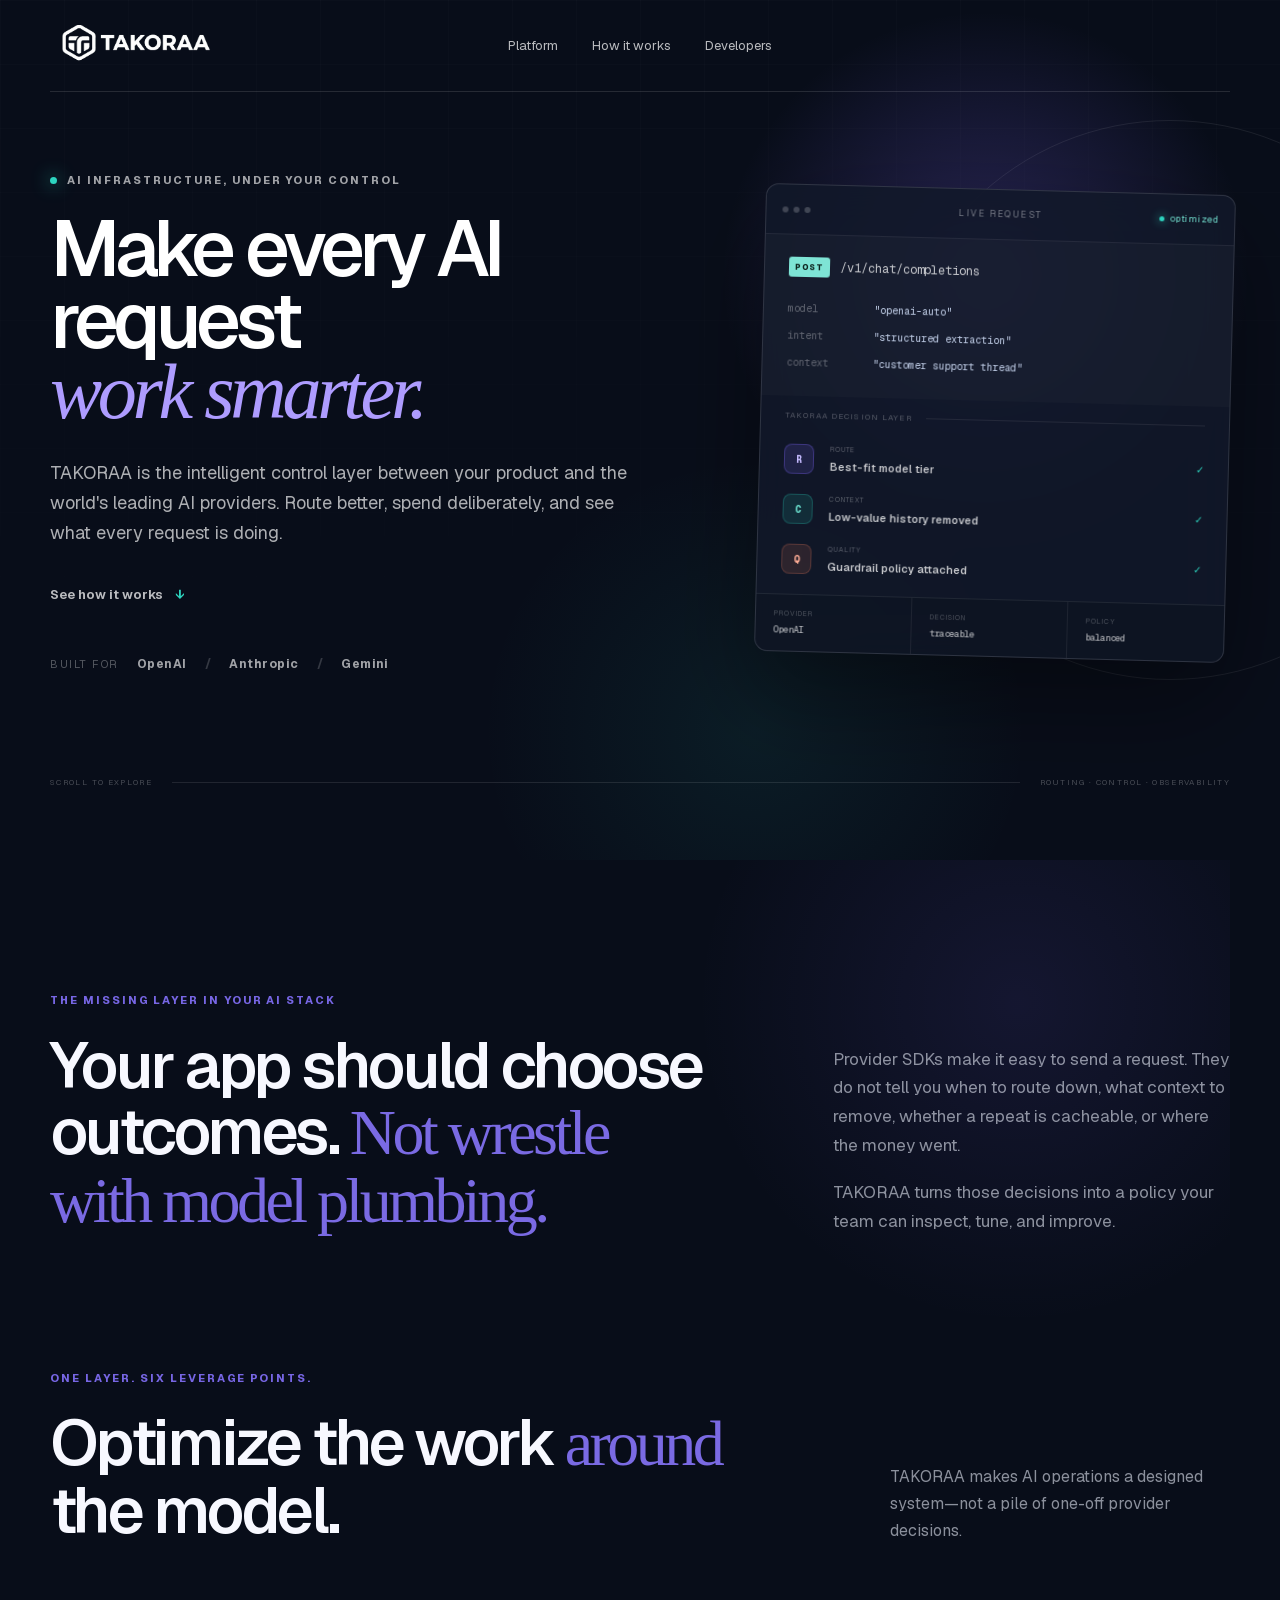
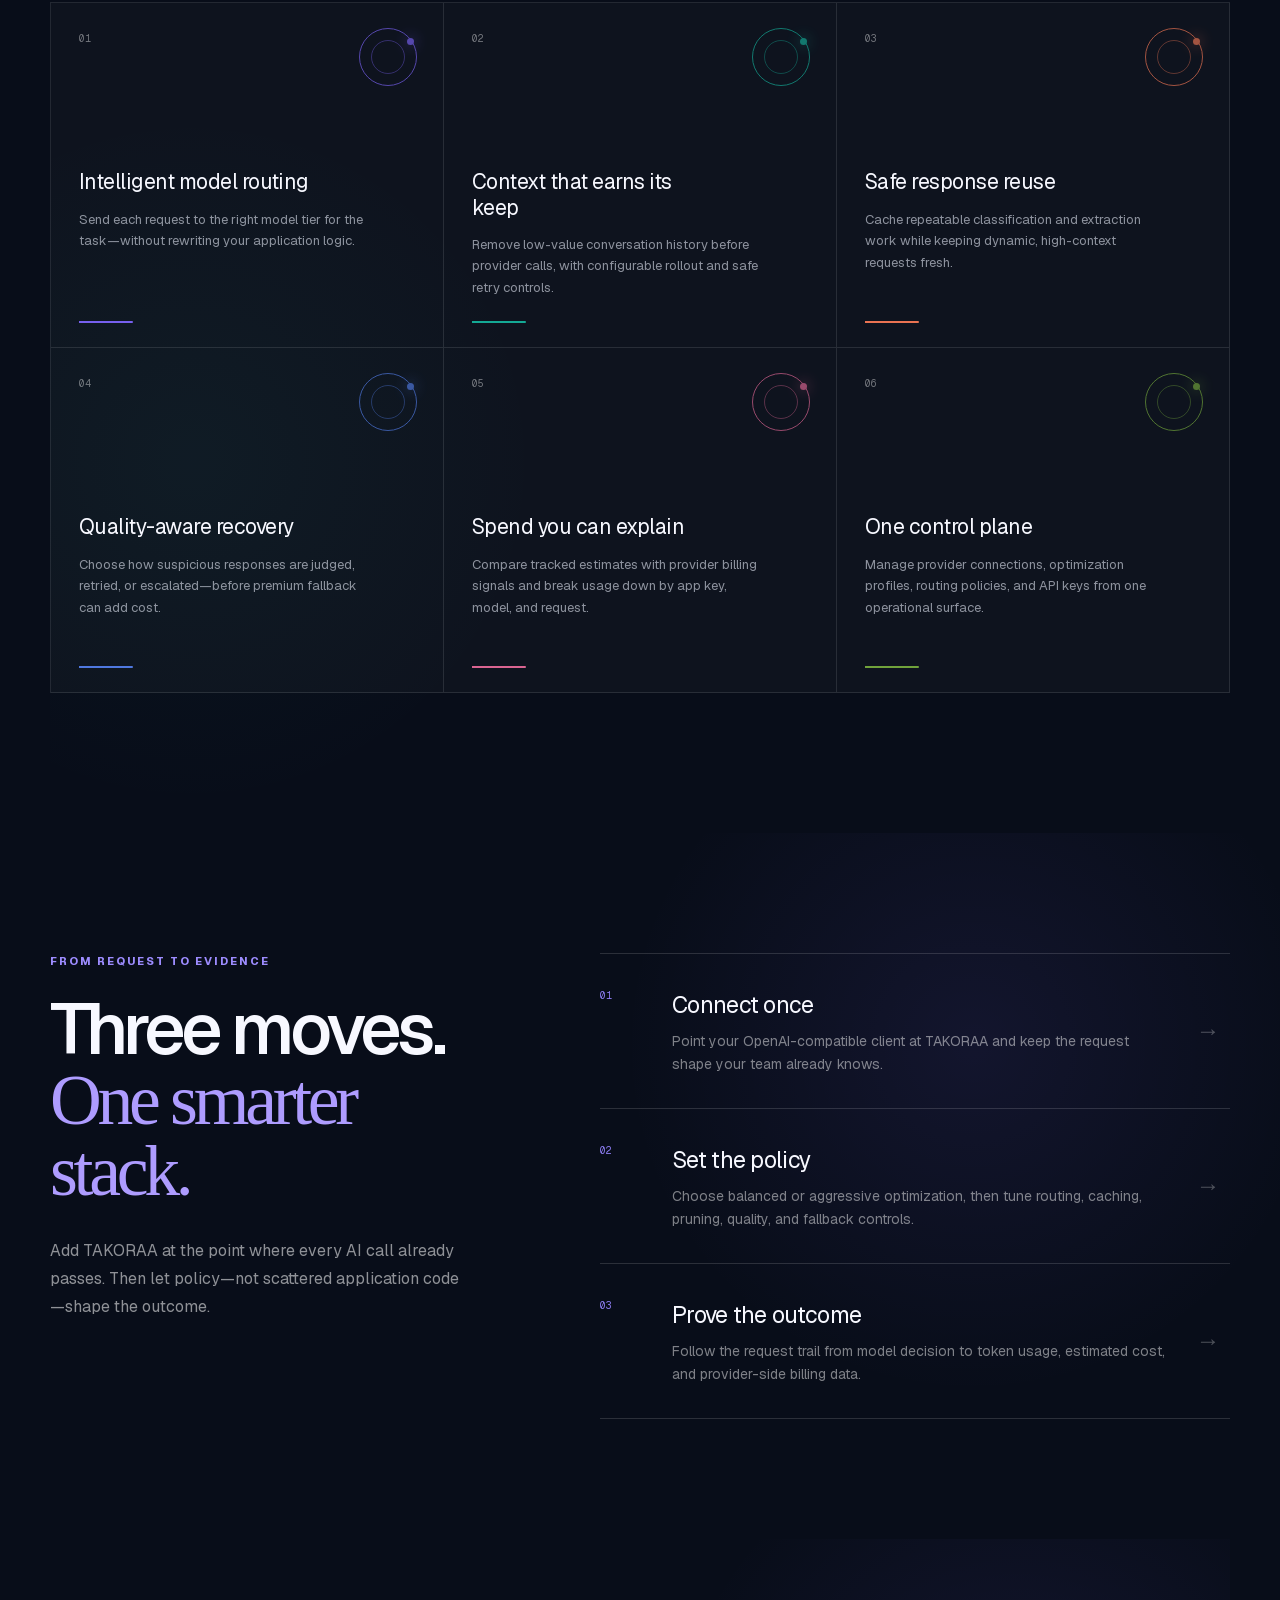
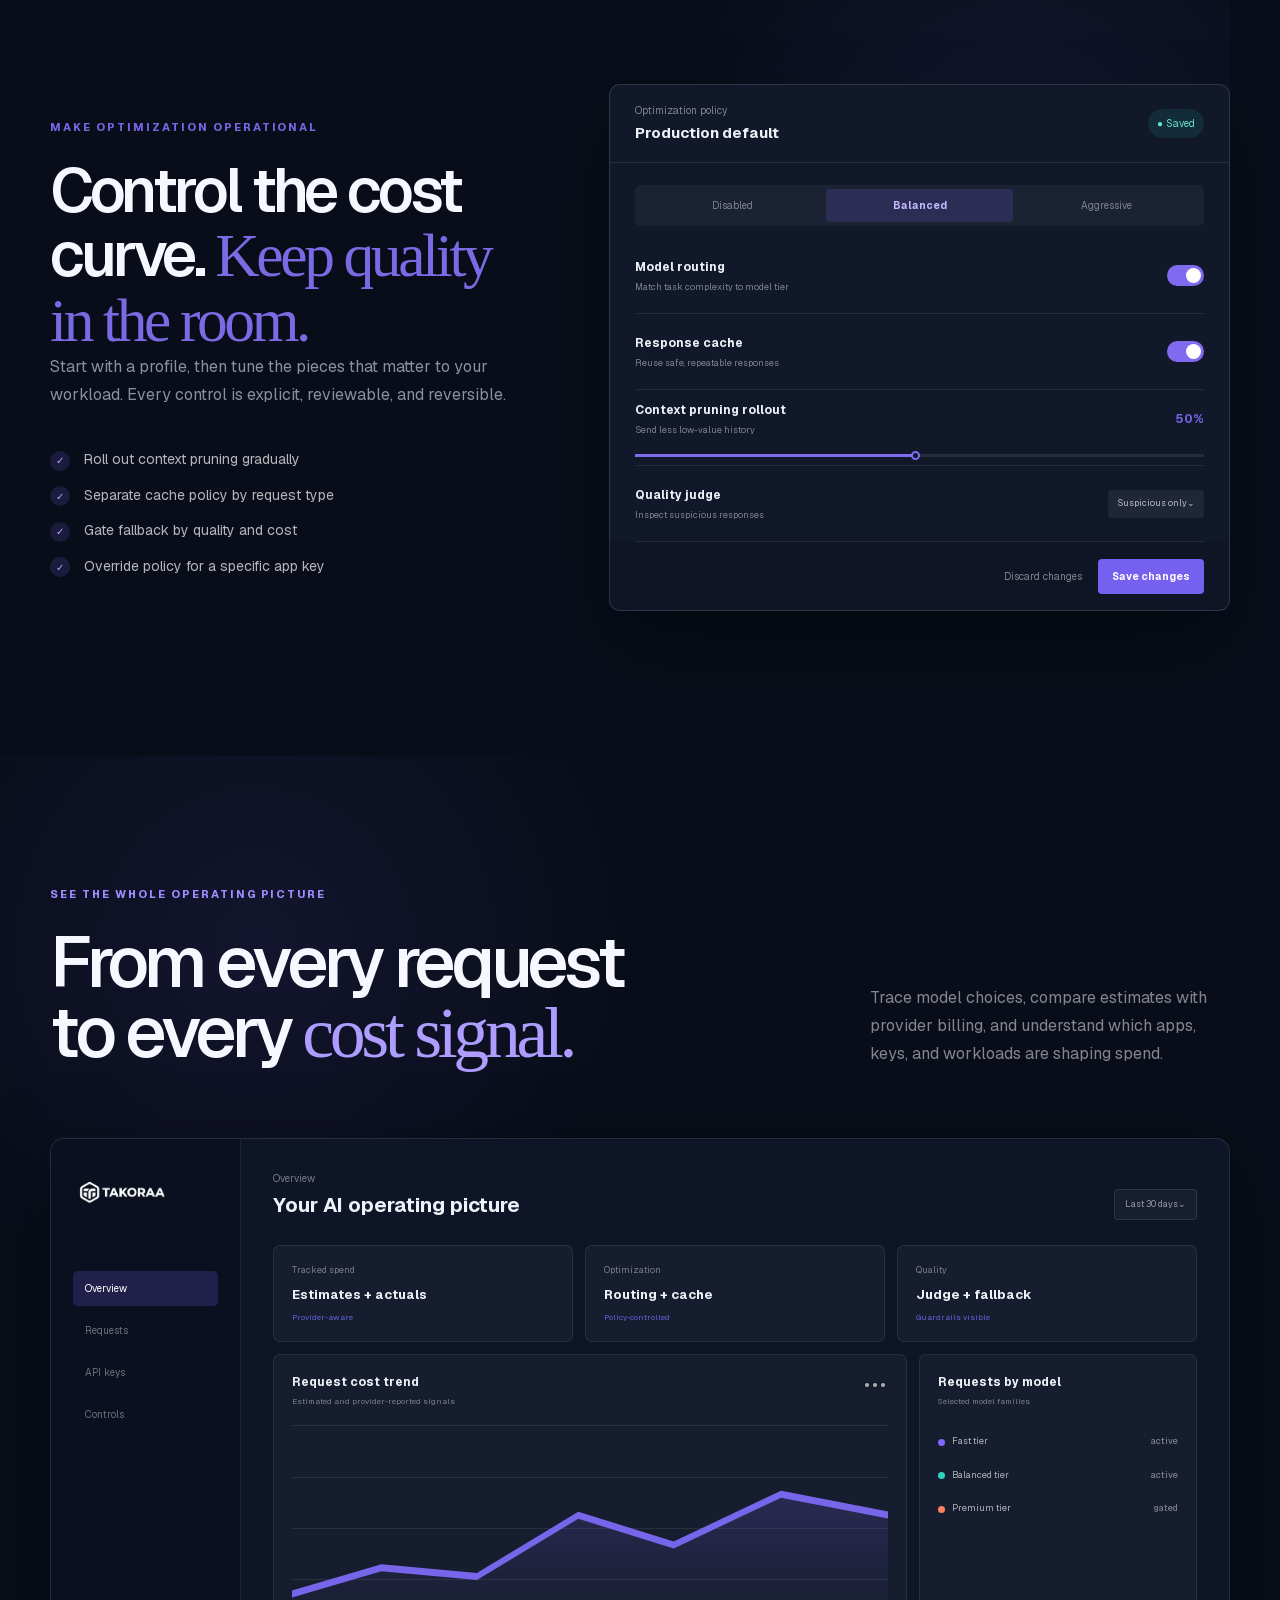
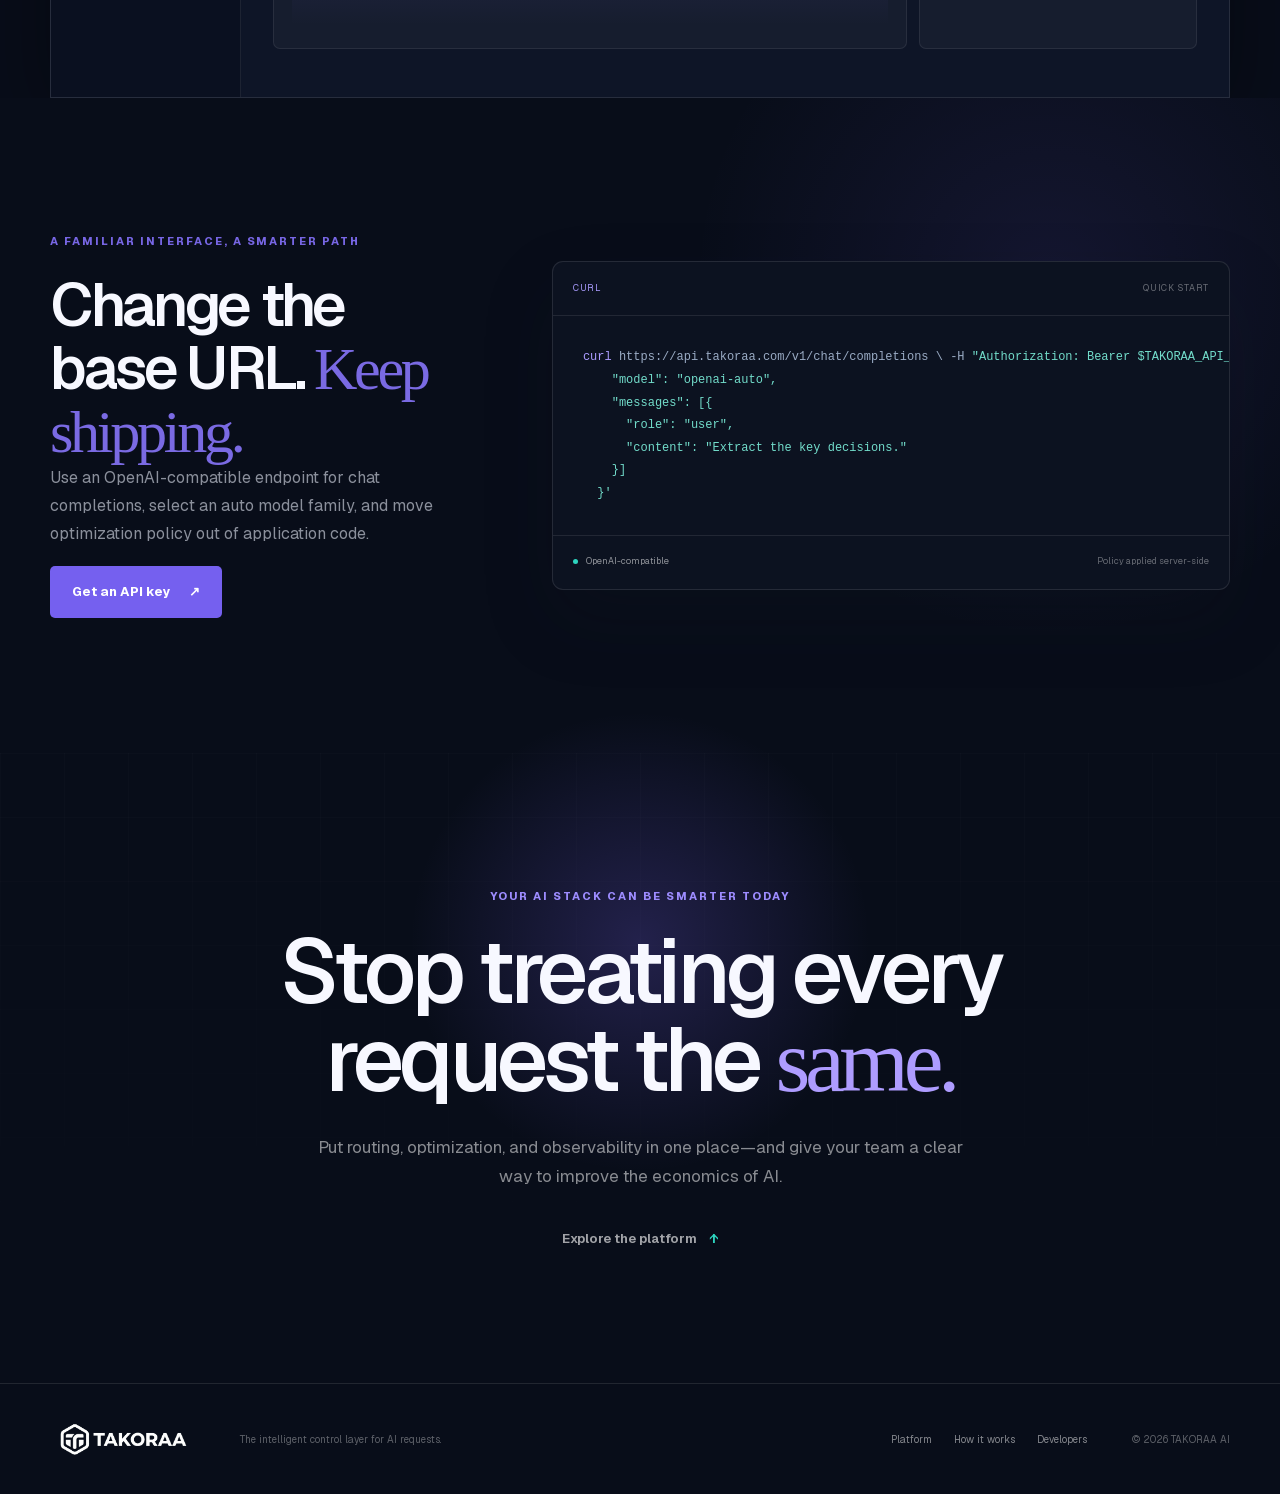
==== index.html @ b3403dc7 "Update landing branding and dark theme" ====
<!DOCTYPE html><html lang="en"><head><meta charSet="utf-8"/><meta name="viewport" content="width=device-width, initial-scale=1"/><link rel="preload" href="/_next/static/media/797e433ab948586e-s.p.08e28id.o-okb.woff2" as="font" crossorigin="" type="font/woff2"/><link rel="preload" href="/_next/static/media/caa3a2e1cccd8315-s.p.09~u27dqhyhd6.woff2" as="font" crossorigin="" type="font/woff2"/><link rel="preload" href="/takoraa-logo-white.png" as="image"/><link rel="stylesheet" href="/_next/static/chunks/0sgb_q81.absx.css" data-precedence="next"/><link rel="preload" as="script" fetchPriority="low" href="/_next/static/chunks/15xrurgzs99gv.js"/><script src="/_next/static/chunks/0r8nt2o8muejo.js" async=""></script><script src="/_next/static/chunks/07lhk_q6pmm3r.js" async=""></script><script src="/_next/static/chunks/turbopack-0l2a5lou.xw1r.js" async=""></script><script src="/_next/static/chunks/0dbhjjzl8qfwv.js" async=""></script><meta name="next-size-adjust" content=""/><title>TAKORAA AI — Make Every AI Request Work Smarter</title><meta name="description" content="The intelligent control layer for AI requests. Route models, optimize context, control spend, and understand every request across leading AI providers."/><meta property="og:title" content="TAKORAA AI — Make Every AI Request Work Smarter"/><meta property="og:description" content="The intelligent control layer for AI requests. Route models, optimize context, control spend, and understand every request across leading AI providers."/><meta property="og:url" content="https://takoraa.com"/><meta property="og:site_name" content="TAKORAA AI"/><meta property="og:image" content="https://takoraa.com/og.png"/><meta property="og:image:width" content="1536"/><meta property="og:image:height" content="1024"/><meta property="og:image:alt" content="TAKORAA AI — Intelligent control for every AI request"/><meta property="og:type" content="website"/><meta name="twitter:card" content="summary_large_image"/><meta name="twitter:title" content="TAKORAA AI — Make Every AI Request Work Smarter"/><meta name="twitter:description" content="The intelligent control layer for AI requests. Route models, optimize context, control spend, and understand every request across leading AI providers."/><meta name="twitter:image" content="https://takoraa.com/og.png"/><link rel="shortcut icon" href="/takoraa-logo.png"/><link rel="icon" href="/takoraa-logo.png"/><script src="/_next/static/chunks/03~yq9q893hmn.js" noModule=""></script></head><body class="geist_a71539c9-module__T19VSG__variable geist_mono_8d43a2aa-module__8Li5zG__variable"><div hidden=""><!--$--><!--/$--></div><main><section class="hero" id="top"><div class="hero-grid" aria-hidden="true"></div><header class="site-header shell"><a class="brand-link" href="#top" aria-label="TAKORAA home"><span class="brand" aria-label="TAKORAA"><img class="brand-logo" src="/takoraa-logo-white.png" alt="TAKORAA"/></span></a><nav class="nav-links" aria-label="Primary navigation"><a href="#platform">Platform</a><a href="#how-it-works">How it works</a><a href="#developers">Developers</a></nav></header><div class="hero-content shell"><div class="hero-copy"><p class="eyebrow"><span></span> AI infrastructure, under your control</p><h1>Make every AI request <em>work smarter.</em></h1><p class="hero-lede">TAKORAA is the intelligent control layer between your product and the world&#x27;s leading AI providers. Route better, spend deliberately, and see what every request is doing.</p><div class="hero-actions"><a class="text-link" href="#how-it-works">See how it works <span aria-hidden="true">↓</span></a></div><div class="provider-row" aria-label="Supported provider families"><span>Built for</span><strong>OpenAI</strong><strong>Anthropic</strong><strong>Gemini</strong></div></div><div class="routing-card" aria-label="TAKORAA request routing example"><div class="routing-topbar"><div class="window-dots" aria-hidden="true"><span></span><span></span><span></span></div><span>LIVE REQUEST</span><span class="live-chip"><i></i> optimized</span></div><div class="request-block"><div class="request-heading"><span class="method-chip">POST</span><code>/v1/chat/completions</code></div><div class="code-line"><span>model</span><strong>&quot;openai-auto&quot;</strong></div><div class="code-line"><span>intent</span><strong>&quot;structured extraction&quot;</strong></div><div class="code-line"><span>context</span><strong>&quot;customer support thread&quot;</strong></div></div><div class="decision-divider"><span>TAKORAA DECISION LAYER</span><i aria-hidden="true"></i></div><div class="decision-stack"><div class="decision-row"><span class="decision-icon violet">R</span><div><small>ROUTE</small><strong>Best-fit model tier</strong></div><span class="done">✓</span></div><div class="decision-row"><span class="decision-icon cyan">C</span><div><small>CONTEXT</small><strong>Low-value history removed</strong></div><span class="done">✓</span></div><div class="decision-row"><span class="decision-icon orange">Q</span><div><small>QUALITY</small><strong>Guardrail policy attached</strong></div><span class="done">✓</span></div></div><div class="routing-footer"><div><span>Provider</span><strong>OpenAI</strong></div><div><span>Decision</span><strong>traceable</strong></div><div><span>Policy</span><strong>balanced</strong></div></div></div></div><div class="hero-foot shell"><span>SCROLL TO EXPLORE</span><div aria-hidden="true"></div><span>ROUTING · CONTROL · OBSERVABILITY</span></div></section><section class="manifesto section-shell" id="platform"><p class="section-kicker">The missing layer in your AI stack</p><div class="manifesto-grid"><h2>Your app should choose outcomes. <span>Not wrestle with model plumbing.</span></h2><div><p>Provider SDKs make it easy to send a request. They do not tell you when to route down, what context to remove, whether a repeat is cacheable, or where the money went.</p><p>TAKORAA turns those decisions into a policy your team can inspect, tune, and improve.</p></div></div></section><section class="features section-shell" aria-labelledby="features-title"><div class="section-heading"><div><p class="section-kicker">One layer. Six leverage points.</p><h2 id="features-title">Optimize the work <span>around</span> the model.</h2></div><p>TAKORAA makes AI operations a designed system—not a pile of one-off provider decisions.</p></div><div class="feature-grid"><article class="feature-card violet"><div class="feature-number">01</div><div class="feature-orbit" aria-hidden="true"><span></span></div><h3>Intelligent model routing</h3><p>Send each request to the right model tier for the task—without rewriting your application logic.</p><div class="feature-line" aria-hidden="true"></div></article><article class="feature-card cyan"><div class="feature-number">02</div><div class="feature-orbit" aria-hidden="true"><span></span></div><h3>Context that earns its keep</h3><p>Remove low-value conversation history before provider calls, with configurable rollout and safe retry controls.</p><div class="feature-line" aria-hidden="true"></div></article><article class="feature-card orange"><div class="feature-number">03</div><div class="feature-orbit" aria-hidden="true"><span></span></div><h3>Safe response reuse</h3><p>Cache repeatable classification and extraction work while keeping dynamic, high-context requests fresh.</p><div class="feature-line" aria-hidden="true"></div></article><article class="feature-card blue"><div class="feature-number">04</div><div class="feature-orbit" aria-hidden="true"><span></span></div><h3>Quality-aware recovery</h3><p>Choose how suspicious responses are judged, retried, or escalated—before premium fallback can add cost.</p><div class="feature-line" aria-hidden="true"></div></article><article class="feature-card rose"><div class="feature-number">05</div><div class="feature-orbit" aria-hidden="true"><span></span></div><h3>Spend you can explain</h3><p>Compare tracked estimates with provider billing signals and break usage down by app key, model, and request.</p><div class="feature-line" aria-hidden="true"></div></article><article class="feature-card lime"><div class="feature-number">06</div><div class="feature-orbit" aria-hidden="true"><span></span></div><h3>One control plane</h3><p>Manage provider connections, optimization profiles, routing policies, and API keys from one operational surface.</p><div class="feature-line" aria-hidden="true"></div></article></div></section><section class="process" id="how-it-works"><div class="section-shell process-inner"><div class="process-intro"><p class="section-kicker light">From request to evidence</p><h2>Three moves.<br/><span>One smarter stack.</span></h2><p>Add TAKORAA at the point where every AI call already passes. Then let policy—not scattered application code—shape the outcome.</p></div><div class="process-list"><article class="process-step"><span>01</span><div><h3>Connect once</h3><p>Point your OpenAI-compatible client at TAKORAA and keep the request shape your team already knows.</p></div><i aria-hidden="true">→</i></article><article class="process-step"><span>02</span><div><h3>Set the policy</h3><p>Choose balanced or aggressive optimization, then tune routing, caching, pruning, quality, and fallback controls.</p></div><i aria-hidden="true">→</i></article><article class="process-step"><span>03</span><div><h3>Prove the outcome</h3><p>Follow the request trail from model decision to token usage, estimated cost, and provider-side billing data.</p></div><i aria-hidden="true">→</i></article></div></div></section><section class="control-section section-shell" aria-labelledby="control-title"><div class="control-copy"><p class="section-kicker">Make optimization operational</p><h2 id="control-title">Control the cost curve. <span>Keep quality in the room.</span></h2><p>Start with a profile, then tune the pieces that matter to your workload. Every control is explicit, reviewable, and reversible.</p><ul class="check-list"><li><span>✓</span> Roll out context pruning gradually</li><li><span>✓</span> Separate cache policy by request type</li><li><span>✓</span> Gate fallback by quality and cost</li><li><span>✓</span> Override policy for a specific app key</li></ul></div><div class="control-panel" aria-label="Optimization controls example"><div class="panel-head"><div><span>Optimization policy</span><strong>Production default</strong></div><span class="saved-chip">● Saved</span></div><div class="profile-tabs"><span>Disabled</span><span class="active">Balanced</span><span>Aggressive</span></div><div class="control-row"><div><strong>Model routing</strong><span>Match task complexity to model tier</span></div><i class="toggle on" aria-label="Enabled"></i></div><div class="control-row"><div><strong>Response cache</strong><span>Reuse safe, repeatable responses</span></div><i class="toggle on" aria-label="Enabled"></i></div><div class="control-row context-row"><div><strong>Context pruning rollout</strong><span>Send less low-value history</span></div><strong>50%</strong><div class="range" aria-hidden="true"><span></span></div></div><div class="control-row"><div><strong>Quality judge</strong><span>Inspect suspicious responses</span></div><span class="select-pill">Suspicious only⌄</span></div><div class="panel-actions"><span>Discard changes</span><strong>Save changes</strong></div></div></section><section class="observability"><div class="section-shell observability-heading"><div><p class="section-kicker light">See the whole operating picture</p><h2>From every request<br/>to every <span>cost signal.</span></h2></div><p>Trace model choices, compare estimates with provider billing, and understand which apps, keys, and workloads are shaping spend.</p></div><div class="dashboard-frame section-shell" aria-label="TAKORAA observability dashboard example"><div class="dash-sidebar"><span class="brand" aria-label="TAKORAA"><img class="brand-logo" src="/takoraa-logo-white.png" alt="TAKORAA"/></span><div class="dash-nav"><span class="active">Overview</span><span>Requests</span><span>API keys</span><span>Controls</span></div></div><div class="dash-main"><div class="dash-title"><div><span>Overview</span><strong>Your AI operating picture</strong></div><span>Last 30 days⌄</span></div><div class="dash-stats"><article><span>Tracked spend</span><strong>Estimates + actuals</strong><small>Provider-aware</small></article><article><span>Optimization</span><strong>Routing + cache</strong><small>Policy-controlled</small></article><article><span>Quality</span><strong>Judge + fallback</strong><small>Guardrails visible</small></article></div><div class="dash-grid"><article class="chart-card"><div class="card-title"><div><strong>Request cost trend</strong><span>Estimated and provider-reported signals</span></div><i>•••</i></div><div class="chart-area" aria-hidden="true"><div class="chart-lines"><i></i><i></i><i></i><i></i></div><div class="area-shape"></div><div class="chart-line"><span></span><span></span><span></span><span></span><span></span><span></span></div></div></article><article class="model-card"><div class="card-title"><div><strong>Requests by model</strong><span>Selected model families</span></div></div><div class="model-list"><p><span><i class="dot purple"></i>Fast tier</span><b>active</b></p><p><span><i class="dot cyan"></i>Balanced tier</span><b>active</b></p><p><span><i class="dot orange"></i>Premium tier</span><b>gated</b></p></div></article></div></div></div></section><section class="developer-section" id="developers"><div class="section-shell developer-grid"><div class="developer-copy"><p class="section-kicker">A familiar interface, a smarter path</p><h2>Change the base URL. <span>Keep shipping.</span></h2><p>Use an OpenAI-compatible endpoint for chat completions, select an auto model family, and move optimization policy out of application code.</p><a class="button button-dark" href="https://dashboard.takoraa.com">Get an API key <span aria-hidden="true">↗</span></a></div><div class="code-card"><div class="code-card-head"><span>cURL</span><span>Quick start</span></div><pre><code><span class="code-purple">curl</span> https://api.takoraa.com/v1/chat/completions \ -H <span class="code-green">&quot;Authorization: Bearer $TAKORAA_API_KEY&quot;</span> \ -H <span class="code-green">&quot;Content-Type: application/json&quot;</span> \ -d <span class="code-green">&#x27;<!-- -->{
    &quot;model&quot;: &quot;openai-auto&quot;,
    &quot;messages&quot;: [{
      &quot;role&quot;: &quot;user&quot;,
      &quot;content&quot;: &quot;Extract the key decisions.&quot;
    }]
  }<!-- -->&#x27;</span></code></pre><div class="code-foot"><span><i></i> OpenAI-compatible</span><span>Policy applied server-side</span></div></div></div></section><section class="final-cta"><div class="cta-grid" aria-hidden="true"></div><div class="section-shell cta-content"><p class="section-kicker light">Your AI stack can be smarter today</p><h2>Stop treating every<br/>request the <span>same.</span></h2><p>Put routing, optimization, and observability in one place—and give your team a clear way to improve the economics of AI.</p><div class="hero-actions centered"><a class="text-link light-link" href="#platform">Explore the platform <span aria-hidden="true">↑</span></a></div></div></section><footer class="footer"><div class="section-shell footer-inner"><span class="brand" aria-label="TAKORAA"><img class="brand-logo" src="/takoraa-logo-white.png" alt="TAKORAA"/></span><p>The intelligent control layer for AI requests.</p><div><a href="#platform">Platform</a><a href="#how-it-works">How it works</a><a href="#developers">Developers</a></div><span>© 2026 TAKORAA AI</span></div></footer></main><!--$--><!--/$--><script src="/_next/static/chunks/15xrurgzs99gv.js" id="_R_" async=""></script><script>(self.__next_f=self.__next_f||[]).push([0])</script><script>self.__next_f.push([1,"1:\"$Sreact.fragment\"\n2:I[39756,[\"/_next/static/chunks/0dbhjjzl8qfwv.js\"],\"default\"]\n3:I[37457,[\"/_next/static/chunks/0dbhjjzl8qfwv.js\"],\"default\"]\n14:I[68027,[\"/_next/static/chunks/0dbhjjzl8qfwv.js\"],\"default\",1]\n:HL[\"/_next/static/chunks/0sgb_q81.absx.css\",\"style\"]\n:HL[\"/_next/static/media/797e433ab948586e-s.p.08e28id.o-okb.woff2\",\"font\",{\"crossOrigin\":\"\",\"type\":\"font/woff2\"}]\n:HL[\"/_next/static/media/caa3a2e1cccd8315-s.p.09~u27dqhyhd6.woff2\",\"font\",{\"crossOrigin\":\"\",\"type\":\"font/woff2\"}]\n:HL[\"/takoraa-logo-white.png\",\"image\"]\n"])</script><script>self.__next_f.push([1,"0:{\"P\":null,\"c\":[\"\",\"\"],\"q\":\"\",\"i\":false,\"f\":[[[\"\",{\"children\":[\"__PAGE__\",{}]},\"$undefined\",\"$undefined\",16],[[\"$\",\"$1\",\"c\",{\"children\":[[[\"$\",\"link\",\"0\",{\"rel\":\"stylesheet\",\"href\":\"/_next/static/chunks/0sgb_q81.absx.css\",\"precedence\":\"next\",\"crossOrigin\":\"$undefined\",\"nonce\":\"$undefined\"}],[\"$\",\"script\",\"script-0\",{\"src\":\"/_next/static/chunks/0dbhjjzl8qfwv.js\",\"async\":true,\"nonce\":\"$undefined\"}]],[\"$\",\"html\",null,{\"lang\":\"en\",\"children\":[\"$\",\"body\",null,{\"className\":\"geist_a71539c9-module__T19VSG__variable geist_mono_8d43a2aa-module__8Li5zG__variable\",\"children\":[\"$\",\"$L2\",null,{\"parallelRouterKey\":\"children\",\"error\":\"$undefined\",\"errorStyles\":\"$undefined\",\"errorScripts\":\"$undefined\",\"template\":[\"$\",\"$L3\",null,{}],\"templateStyles\":\"$undefined\",\"templateScripts\":\"$undefined\",\"notFound\":[[[\"$\",\"title\",null,{\"children\":\"404: This page could not be found.\"}],[\"$\",\"div\",null,{\"style\":{\"fontFamily\":\"system-ui,\\\"Segoe UI\\\",Roboto,Helvetica,Arial,sans-serif,\\\"Apple Color Emoji\\\",\\\"Segoe UI Emoji\\\"\",\"height\":\"100vh\",\"textAlign\":\"center\",\"display\":\"flex\",\"flexDirection\":\"column\",\"alignItems\":\"center\",\"justifyContent\":\"center\"},\"children\":[\"$\",\"div\",null,{\"children\":[[\"$\",\"style\",null,{\"dangerouslySetInnerHTML\":{\"__html\":\"body{color:#000;background:#fff;margin:0}.next-error-h1{border-right:1px solid rgba(0,0,0,.3)}@media (prefers-color-scheme:dark){body{color:#fff;background:#000}.next-error-h1{border-right:1px solid rgba(255,255,255,.3)}}\"}}],[\"$\",\"h1\",null,{\"className\":\"next-error-h1\",\"style\":{\"display\":\"inline-block\",\"margin\":\"0 20px 0 0\",\"padding\":\"0 23px 0 0\",\"fontSize\":24,\"fontWeight\":500,\"verticalAlign\":\"top\",\"lineHeight\":\"49px\"},\"children\":404}],[\"$\",\"div\",null,{\"style\":{\"display\":\"inline-block\"},\"children\":[\"$\",\"h2\",null,{\"style\":{\"fontSize\":14,\"fontWeight\":400,\"lineHeight\":\"49px\",\"margin\":0},\"children\":\"This page could not be found.\"}]}]]}]}]],[]],\"forbidden\":\"$undefined\",\"unauthorized\":\"$undefined\"}]}]}]]}],{\"children\":[[\"$\",\"$1\",\"c\",{\"children\":[[\"$\",\"main\",null,{\"children\":[[\"$\",\"section\",null,{\"className\":\"hero\",\"id\":\"top\",\"children\":[[\"$\",\"div\",null,{\"className\":\"hero-grid\",\"aria-hidden\":\"true\"}],[\"$\",\"header\",null,{\"className\":\"site-header shell\",\"children\":[[\"$\",\"a\",null,{\"className\":\"brand-link\",\"href\":\"#top\",\"aria-label\":\"TAKORAA home\",\"children\":[\"$\",\"span\",null,{\"className\":\"brand\",\"aria-label\":\"TAKORAA\",\"children\":[\"$\",\"img\",null,{\"className\":\"brand-logo\",\"src\":\"/takoraa-logo-white.png\",\"alt\":\"TAKORAA\"}]}]}],[\"$\",\"nav\",null,{\"className\":\"nav-links\",\"aria-label\":\"Primary navigation\",\"children\":[[\"$\",\"a\",null,{\"href\":\"#platform\",\"children\":\"Platform\"}],[\"$\",\"a\",null,{\"href\":\"#how-it-works\",\"children\":\"How it works\"}],[\"$\",\"a\",null,{\"href\":\"#developers\",\"children\":\"Developers\"}]]}]]}],[\"$\",\"div\",null,{\"className\":\"hero-content shell\",\"children\":[[\"$\",\"div\",null,{\"className\":\"hero-copy\",\"children\":[[\"$\",\"p\",null,{\"className\":\"eyebrow\",\"children\":[[\"$\",\"span\",null,{}],\" AI infrastructure, under your control\"]}],[\"$\",\"h1\",null,{\"children\":[\"Make every AI request \",[\"$\",\"em\",null,{\"children\":\"work smarter.\"}]]}],[\"$\",\"p\",null,{\"className\":\"hero-lede\",\"children\":\"TAKORAA is the intelligent control layer between your product and the world's leading AI providers. Route better, spend deliberately, and see what every request is doing.\"}],[\"$\",\"div\",null,{\"className\":\"hero-actions\",\"children\":[\"$\",\"a\",null,{\"className\":\"text-link\",\"href\":\"#how-it-works\",\"children\":[\"See how it works \",[\"$\",\"span\",null,{\"aria-hidden\":\"true\",\"children\":\"↓\"}]]}]}],[\"$\",\"div\",null,{\"className\":\"provider-row\",\"aria-label\":\"Supported provider families\",\"children\":[[\"$\",\"span\",null,{\"children\":\"Built for\"}],[[\"$\",\"strong\",\"OpenAI\",{\"children\":\"OpenAI\"}],[\"$\",\"strong\",\"Anthropic\",{\"children\":\"Anthropic\"}],[\"$\",\"strong\",\"Gemini\",{\"children\":\"Gemini\"}]]]}]]}],[\"$\",\"div\",null,{\"className\":\"routing-card\",\"aria-label\":\"TAKORAA request routing example\",\"children\":[[\"$\",\"div\",null,{\"className\":\"routing-topbar\",\"children\":[[\"$\",\"div\",null,{\"className\":\"window-dots\",\"aria-hidden\":\"true\",\"children\":[[\"$\",\"span\",null,{}],[\"$\",\"span\",null,{}],[\"$\",\"span\",null,{}]]}],[\"$\",\"span\",null,{\"children\":\"LIVE REQUEST\"}],[\"$\",\"span\",null,{\"className\":\"live-chip\",\"children\":[[\"$\",\"i\",null,{}],\" optimized\"]}]]}],[\"$\",\"div\",null,{\"className\":\"request-block\",\"children\":[[\"$\",\"div\",null,{\"className\":\"request-heading\",\"children\":[[\"$\",\"span\",null,{\"className\":\"method-chip\",\"children\":\"POST\"}],[\"$\",\"code\",null,{\"children\":\"/v1/chat/completions\"}]]}],[\"$\",\"div\",null,{\"className\":\"code-line\",\"children\":[[\"$\",\"span\",null,{\"children\":\"model\"}],[\"$\",\"strong\",null,{\"children\":\"\\\"openai-auto\\\"\"}]]}],[\"$\",\"div\",null,{\"className\":\"code-line\",\"children\":[[\"$\",\"span\",null,{\"children\":\"intent\"}],[\"$\",\"strong\",null,{\"children\":\"\\\"structured extraction\\\"\"}]]}],[\"$\",\"div\",null,{\"className\":\"code-line\",\"children\":[\"$L4\",\"$L5\"]}]]}],\"$L6\",\"$L7\",\"$L8\"]}]]}],\"$L9\"]}],\"$La\",\"$Lb\",\"$Lc\",\"$Ld\",\"$Le\",\"$Lf\",\"$L10\",\"$L11\"]}],null,\"$L12\"]}],{},null,false,null]},null,false,null],\"$L13\",false]],\"m\":\"$undefined\",\"G\":[\"$14\",[\"$L15\"]],\"S\":true,\"h\":null,\"s\":\"$undefined\",\"l\":\"$undefined\",\"p\":\"$undefined\",\"d\":\"$undefined\",\"b\":\"6e_91RXFqjGB4BlUbPjd4\"}\n"])</script><script>self.__next_f.push([1,"16:I[97367,[\"/_next/static/chunks/0dbhjjzl8qfwv.js\"],\"OutletBoundary\"]\n17:\"$Sreact.suspense\"\n19:I[97367,[\"/_next/static/chunks/0dbhjjzl8qfwv.js\"],\"ViewportBoundary\"]\n1b:I[97367,[\"/_next/static/chunks/0dbhjjzl8qfwv.js\"],\"MetadataBoundary\"]\n4:[\"$\",\"span\",null,{\"children\":\"context\"}]\n5:[\"$\",\"strong\",null,{\"children\":\"\\\"customer support thread\\\"\"}]\n6:[\"$\",\"div\",null,{\"className\":\"decision-divider\",\"children\":[[\"$\",\"span\",null,{\"children\":\"TAKORAA DECISION LAYER\"}],[\"$\",\"i\",null,{\"aria-hidden\":\"true\"}]]}]\n7:[\"$\",\"div\",null,{\"className\":\"decision-stack\",\"children\":[[\"$\",\"div\",null,{\"className\":\"decision-row\",\"children\":[[\"$\",\"span\",null,{\"className\":\"decision-icon violet\",\"children\":\"R\"}],[\"$\",\"div\",null,{\"children\":[[\"$\",\"small\",null,{\"children\":\"ROUTE\"}],[\"$\",\"strong\",null,{\"children\":\"Best-fit model tier\"}]]}],[\"$\",\"span\",null,{\"className\":\"done\",\"children\":\"✓\"}]]}],[\"$\",\"div\",null,{\"className\":\"decision-row\",\"children\":[[\"$\",\"span\",null,{\"className\":\"decision-icon cyan\",\"children\":\"C\"}],[\"$\",\"div\",null,{\"children\":[[\"$\",\"small\",null,{\"children\":\"CONTEXT\"}],[\"$\",\"strong\",null,{\"children\":\"Low-value history removed\"}]]}],[\"$\",\"span\",null,{\"className\":\"done\",\"children\":\"✓\"}]]}],[\"$\",\"div\",null,{\"className\":\"decision-row\",\"children\":[[\"$\",\"span\",null,{\"className\":\"decision-icon orange\",\"children\":\"Q\"}],[\"$\",\"div\",null,{\"children\":[[\"$\",\"small\",null,{\"children\":\"QUALITY\"}],[\"$\",\"strong\",null,{\"children\":\"Guardrail policy attached\"}]]}],[\"$\",\"span\",null,{\"className\":\"done\",\"children\":\"✓\"}]]}]]}]\n8:[\"$\",\"div\",null,{\"className\":\"routing-footer\",\"children\":[[\"$\",\"div\",null,{\"children\":[[\"$\",\"span\",null,{\"children\":\"Provider\"}],[\"$\",\"strong\",null,{\"children\":\"OpenAI\"}]]}],[\"$\",\"div\",null,{\"children\":[[\"$\",\"span\",null,{\"children\":\"Decision\"}],[\"$\",\"strong\",null,{\"children\":\"traceable\"}]]}],[\"$\",\"div\",null,{\"children\":[[\"$\",\"span\",null,{\"children\":\"Policy\"}],[\"$\",\"strong\",null,{\"children\":\"balanced\"}]]}]]}]\n9:[\"$\",\"div\",null,{\"className\":\"hero-foot shell\",\"children\":[[\"$\",\"span\",null,{\"children\":\"SCROLL TO EXPLORE\"}],[\"$\",\"div\",null,{\"aria-hidden\":\"true\"}],[\"$\",\"span\",null,{\"children\":\"ROUTING · CONTROL · OBSERVABILITY\"}]]}]\na:[\"$\",\"section\",null,{\"className\":\"manifesto section-shell\",\"id\":\"platform\",\"children\":[[\"$\",\"p\",null,{\"className\":\"section-kicker\",\"children\":\"The missing layer in your AI stack\"}],[\"$\",\"div\",null,{\"className\":\"manifesto-grid\",\"children\":[[\"$\",\"h2\",null,{\"children\":[\"Your app should choose outcomes. \",[\"$\",\"span\",null,{\"children\":\"Not wrestle with model plumbing.\"}]]}],[\"$\",\"div\",null,{\"children\":[[\"$\",\"p\",null,{\"children\":\"Provider SDKs make it easy to send a request. They do not tell you when to route down, what context to remove, whether a repeat is cacheable, or where the money went.\"}],[\"$\",\"p\",null,{\"children\":\"TAKORAA turns those decisions into a policy your team can inspect, tune, and improve.\"}]]}]]}]]}]\n"])</script><script>self.__next_f.push([1,"b:[\"$\",\"section\",null,{\"className\":\"features section-shell\",\"aria-labelledby\":\"features-title\",\"children\":[[\"$\",\"div\",null,{\"className\":\"section-heading\",\"children\":[[\"$\",\"div\",null,{\"children\":[[\"$\",\"p\",null,{\"className\":\"section-kicker\",\"children\":\"One layer. Six leverage points.\"}],[\"$\",\"h2\",null,{\"id\":\"features-title\",\"children\":[\"Optimize the work \",[\"$\",\"span\",null,{\"children\":\"around\"}],\" the model.\"]}]]}],[\"$\",\"p\",null,{\"children\":\"TAKORAA makes AI operations a designed system—not a pile of one-off provider decisions.\"}]]}],[\"$\",\"div\",null,{\"className\":\"feature-grid\",\"children\":[[\"$\",\"article\",\"01\",{\"className\":\"feature-card violet\",\"children\":[[\"$\",\"div\",null,{\"className\":\"feature-number\",\"children\":\"01\"}],[\"$\",\"div\",null,{\"className\":\"feature-orbit\",\"aria-hidden\":\"true\",\"children\":[\"$\",\"span\",null,{}]}],[\"$\",\"h3\",null,{\"children\":\"Intelligent model routing\"}],[\"$\",\"p\",null,{\"children\":\"Send each request to the right model tier for the task—without rewriting your application logic.\"}],[\"$\",\"div\",null,{\"className\":\"feature-line\",\"aria-hidden\":\"true\"}]]}],[\"$\",\"article\",\"02\",{\"className\":\"feature-card cyan\",\"children\":[[\"$\",\"div\",null,{\"className\":\"feature-number\",\"children\":\"02\"}],[\"$\",\"div\",null,{\"className\":\"feature-orbit\",\"aria-hidden\":\"true\",\"children\":[\"$\",\"span\",null,{}]}],[\"$\",\"h3\",null,{\"children\":\"Context that earns its keep\"}],[\"$\",\"p\",null,{\"children\":\"Remove low-value conversation history before provider calls, with configurable rollout and safe retry controls.\"}],[\"$\",\"div\",null,{\"className\":\"feature-line\",\"aria-hidden\":\"true\"}]]}],[\"$\",\"article\",\"03\",{\"className\":\"feature-card orange\",\"children\":[[\"$\",\"div\",null,{\"className\":\"feature-number\",\"children\":\"03\"}],[\"$\",\"div\",null,{\"className\":\"feature-orbit\",\"aria-hidden\":\"true\",\"children\":[\"$\",\"span\",null,{}]}],[\"$\",\"h3\",null,{\"children\":\"Safe response reuse\"}],[\"$\",\"p\",null,{\"children\":\"Cache repeatable classification and extraction work while keeping dynamic, high-context requests fresh.\"}],[\"$\",\"div\",null,{\"className\":\"feature-line\",\"aria-hidden\":\"true\"}]]}],[\"$\",\"article\",\"04\",{\"className\":\"feature-card blue\",\"children\":[[\"$\",\"div\",null,{\"className\":\"feature-number\",\"children\":\"04\"}],[\"$\",\"div\",null,{\"className\":\"feature-orbit\",\"aria-hidden\":\"true\",\"children\":[\"$\",\"span\",null,{}]}],[\"$\",\"h3\",null,{\"children\":\"Quality-aware recovery\"}],[\"$\",\"p\",null,{\"children\":\"Choose how suspicious responses are judged, retried, or escalated—before premium fallback can add cost.\"}],[\"$\",\"div\",null,{\"className\":\"feature-line\",\"aria-hidden\":\"true\"}]]}],[\"$\",\"article\",\"05\",{\"className\":\"feature-card rose\",\"children\":[[\"$\",\"div\",null,{\"className\":\"feature-number\",\"children\":\"05\"}],[\"$\",\"div\",null,{\"className\":\"feature-orbit\",\"aria-hidden\":\"true\",\"children\":[\"$\",\"span\",null,{}]}],[\"$\",\"h3\",null,{\"children\":\"Spend you can explain\"}],[\"$\",\"p\",null,{\"children\":\"Compare tracked estimates with provider billing signals and break usage down by app key, model, and request.\"}],[\"$\",\"div\",null,{\"className\":\"feature-line\",\"aria-hidden\":\"true\"}]]}],[\"$\",\"article\",\"06\",{\"className\":\"feature-card lime\",\"children\":[[\"$\",\"div\",null,{\"className\":\"feature-number\",\"children\":\"06\"}],[\"$\",\"div\",null,{\"className\":\"feature-orbit\",\"aria-hidden\":\"true\",\"children\":[\"$\",\"span\",null,{}]}],[\"$\",\"h3\",null,{\"children\":\"One control plane\"}],[\"$\",\"p\",null,{\"children\":\"Manage provider connections, optimization profiles, routing policies, and API keys from one operational surface.\"}],[\"$\",\"div\",null,{\"className\":\"feature-line\",\"aria-hidden\":\"true\"}]]}]]}]]}]\n"])</script><script>self.__next_f.push([1,"c:[\"$\",\"section\",null,{\"className\":\"process\",\"id\":\"how-it-works\",\"children\":[\"$\",\"div\",null,{\"className\":\"section-shell process-inner\",\"children\":[[\"$\",\"div\",null,{\"className\":\"process-intro\",\"children\":[[\"$\",\"p\",null,{\"className\":\"section-kicker light\",\"children\":\"From request to evidence\"}],[\"$\",\"h2\",null,{\"children\":[\"Three moves.\",[\"$\",\"br\",null,{}],[\"$\",\"span\",null,{\"children\":\"One smarter stack.\"}]]}],[\"$\",\"p\",null,{\"children\":\"Add TAKORAA at the point where every AI call already passes. Then let policy—not scattered application code—shape the outcome.\"}]]}],[\"$\",\"div\",null,{\"className\":\"process-list\",\"children\":[[\"$\",\"article\",\"01\",{\"className\":\"process-step\",\"children\":[[\"$\",\"span\",null,{\"children\":\"01\"}],[\"$\",\"div\",null,{\"children\":[[\"$\",\"h3\",null,{\"children\":\"Connect once\"}],[\"$\",\"p\",null,{\"children\":\"Point your OpenAI-compatible client at TAKORAA and keep the request shape your team already knows.\"}]]}],[\"$\",\"i\",null,{\"aria-hidden\":\"true\",\"children\":\"→\"}]]}],[\"$\",\"article\",\"02\",{\"className\":\"process-step\",\"children\":[[\"$\",\"span\",null,{\"children\":\"02\"}],[\"$\",\"div\",null,{\"children\":[[\"$\",\"h3\",null,{\"children\":\"Set the policy\"}],[\"$\",\"p\",null,{\"children\":\"Choose balanced or aggressive optimization, then tune routing, caching, pruning, quality, and fallback controls.\"}]]}],[\"$\",\"i\",null,{\"aria-hidden\":\"true\",\"children\":\"→\"}]]}],[\"$\",\"article\",\"03\",{\"className\":\"process-step\",\"children\":[[\"$\",\"span\",null,{\"children\":\"03\"}],[\"$\",\"div\",null,{\"children\":[[\"$\",\"h3\",null,{\"children\":\"Prove the outcome\"}],[\"$\",\"p\",null,{\"children\":\"Follow the request trail from model decision to token usage, estimated cost, and provider-side billing data.\"}]]}],[\"$\",\"i\",null,{\"aria-hidden\":\"true\",\"children\":\"→\"}]]}]]}]]}]}]\n"])</script><script>self.__next_f.push([1,"d:[\"$\",\"section\",null,{\"className\":\"control-section section-shell\",\"aria-labelledby\":\"control-title\",\"children\":[[\"$\",\"div\",null,{\"className\":\"control-copy\",\"children\":[[\"$\",\"p\",null,{\"className\":\"section-kicker\",\"children\":\"Make optimization operational\"}],[\"$\",\"h2\",null,{\"id\":\"control-title\",\"children\":[\"Control the cost curve. \",[\"$\",\"span\",null,{\"children\":\"Keep quality in the room.\"}]]}],[\"$\",\"p\",null,{\"children\":\"Start with a profile, then tune the pieces that matter to your workload. Every control is explicit, reviewable, and reversible.\"}],[\"$\",\"ul\",null,{\"className\":\"check-list\",\"children\":[[\"$\",\"li\",null,{\"children\":[[\"$\",\"span\",null,{\"children\":\"✓\"}],\" Roll out context pruning gradually\"]}],[\"$\",\"li\",null,{\"children\":[[\"$\",\"span\",null,{\"children\":\"✓\"}],\" Separate cache policy by request type\"]}],[\"$\",\"li\",null,{\"children\":[[\"$\",\"span\",null,{\"children\":\"✓\"}],\" Gate fallback by quality and cost\"]}],[\"$\",\"li\",null,{\"children\":[[\"$\",\"span\",null,{\"children\":\"✓\"}],\" Override policy for a specific app key\"]}]]}]]}],[\"$\",\"div\",null,{\"className\":\"control-panel\",\"aria-label\":\"Optimization controls example\",\"children\":[[\"$\",\"div\",null,{\"className\":\"panel-head\",\"children\":[[\"$\",\"div\",null,{\"children\":[[\"$\",\"span\",null,{\"children\":\"Optimization policy\"}],[\"$\",\"strong\",null,{\"children\":\"Production default\"}]]}],[\"$\",\"span\",null,{\"className\":\"saved-chip\",\"children\":\"● Saved\"}]]}],[\"$\",\"div\",null,{\"className\":\"profile-tabs\",\"children\":[[\"$\",\"span\",null,{\"children\":\"Disabled\"}],[\"$\",\"span\",null,{\"className\":\"active\",\"children\":\"Balanced\"}],[\"$\",\"span\",null,{\"children\":\"Aggressive\"}]]}],[\"$\",\"div\",null,{\"className\":\"control-row\",\"children\":[[\"$\",\"div\",null,{\"children\":[[\"$\",\"strong\",null,{\"children\":\"Model routing\"}],[\"$\",\"span\",null,{\"children\":\"Match task complexity to model tier\"}]]}],[\"$\",\"i\",null,{\"className\":\"toggle on\",\"aria-label\":\"Enabled\"}]]}],[\"$\",\"div\",null,{\"className\":\"control-row\",\"children\":[[\"$\",\"div\",null,{\"children\":[[\"$\",\"strong\",null,{\"children\":\"Response cache\"}],[\"$\",\"span\",null,{\"children\":\"Reuse safe, repeatable responses\"}]]}],[\"$\",\"i\",null,{\"className\":\"toggle on\",\"aria-label\":\"Enabled\"}]]}],[\"$\",\"div\",null,{\"className\":\"control-row context-row\",\"children\":[[\"$\",\"div\",null,{\"children\":[[\"$\",\"strong\",null,{\"children\":\"Context pruning rollout\"}],[\"$\",\"span\",null,{\"children\":\"Send less low-value history\"}]]}],[\"$\",\"strong\",null,{\"children\":\"50%\"}],[\"$\",\"div\",null,{\"className\":\"range\",\"aria-hidden\":\"true\",\"children\":[\"$\",\"span\",null,{}]}]]}],[\"$\",\"div\",null,{\"className\":\"control-row\",\"children\":[[\"$\",\"div\",null,{\"children\":[[\"$\",\"strong\",null,{\"children\":\"Quality judge\"}],[\"$\",\"span\",null,{\"children\":\"Inspect suspicious responses\"}]]}],[\"$\",\"span\",null,{\"className\":\"select-pill\",\"children\":\"Suspicious only⌄\"}]]}],[\"$\",\"div\",null,{\"className\":\"panel-actions\",\"children\":[[\"$\",\"span\",null,{\"children\":\"Discard changes\"}],[\"$\",\"strong\",null,{\"children\":\"Save changes\"}]]}]]}]]}]\n"])</script><script>self.__next_f.push([1,"e:[\"$\",\"section\",null,{\"className\":\"observability\",\"children\":[[\"$\",\"div\",null,{\"className\":\"section-shell observability-heading\",\"children\":[[\"$\",\"div\",null,{\"children\":[[\"$\",\"p\",null,{\"className\":\"section-kicker light\",\"children\":\"See the whole operating picture\"}],[\"$\",\"h2\",null,{\"children\":[\"From every request\",[\"$\",\"br\",null,{}],\"to every \",[\"$\",\"span\",null,{\"children\":\"cost signal.\"}]]}]]}],[\"$\",\"p\",null,{\"children\":\"Trace model choices, compare estimates with provider billing, and understand which apps, keys, and workloads are shaping spend.\"}]]}],[\"$\",\"div\",null,{\"className\":\"dashboard-frame section-shell\",\"aria-label\":\"TAKORAA observability dashboard example\",\"children\":[[\"$\",\"div\",null,{\"className\":\"dash-sidebar\",\"children\":[[\"$\",\"span\",null,{\"className\":\"brand\",\"aria-label\":\"TAKORAA\",\"children\":[\"$\",\"img\",null,{\"className\":\"brand-logo\",\"src\":\"/takoraa-logo-white.png\",\"alt\":\"TAKORAA\"}]}],[\"$\",\"div\",null,{\"className\":\"dash-nav\",\"children\":[[\"$\",\"span\",null,{\"className\":\"active\",\"children\":\"Overview\"}],[\"$\",\"span\",null,{\"children\":\"Requests\"}],[\"$\",\"span\",null,{\"children\":\"API keys\"}],[\"$\",\"span\",null,{\"children\":\"Controls\"}]]}]]}],[\"$\",\"div\",null,{\"className\":\"dash-main\",\"children\":[[\"$\",\"div\",null,{\"className\":\"dash-title\",\"children\":[[\"$\",\"div\",null,{\"children\":[[\"$\",\"span\",null,{\"children\":\"Overview\"}],[\"$\",\"strong\",null,{\"children\":\"Your AI operating picture\"}]]}],[\"$\",\"span\",null,{\"children\":\"Last 30 days⌄\"}]]}],[\"$\",\"div\",null,{\"className\":\"dash-stats\",\"children\":[[\"$\",\"article\",null,{\"children\":[[\"$\",\"span\",null,{\"children\":\"Tracked spend\"}],[\"$\",\"strong\",null,{\"children\":\"Estimates + actuals\"}],[\"$\",\"small\",null,{\"children\":\"Provider-aware\"}]]}],[\"$\",\"article\",null,{\"children\":[[\"$\",\"span\",null,{\"children\":\"Optimization\"}],[\"$\",\"strong\",null,{\"children\":\"Routing + cache\"}],[\"$\",\"small\",null,{\"children\":\"Policy-controlled\"}]]}],[\"$\",\"article\",null,{\"children\":[[\"$\",\"span\",null,{\"children\":\"Quality\"}],[\"$\",\"strong\",null,{\"children\":\"Judge + fallback\"}],[\"$\",\"small\",null,{\"children\":\"Guardrails visible\"}]]}]]}],[\"$\",\"div\",null,{\"className\":\"dash-grid\",\"children\":[[\"$\",\"article\",null,{\"className\":\"chart-card\",\"children\":[[\"$\",\"div\",null,{\"className\":\"card-title\",\"children\":[[\"$\",\"div\",null,{\"children\":[[\"$\",\"strong\",null,{\"children\":\"Request cost trend\"}],[\"$\",\"span\",null,{\"children\":\"Estimated and provider-reported signals\"}]]}],[\"$\",\"i\",null,{\"children\":\"•••\"}]]}],[\"$\",\"div\",null,{\"className\":\"chart-area\",\"aria-hidden\":\"true\",\"children\":[[\"$\",\"div\",null,{\"className\":\"chart-lines\",\"children\":[[\"$\",\"i\",null,{}],[\"$\",\"i\",null,{}],[\"$\",\"i\",null,{}],[\"$\",\"i\",null,{}]]}],[\"$\",\"div\",null,{\"className\":\"area-shape\"}],[\"$\",\"div\",null,{\"className\":\"chart-line\",\"children\":[[\"$\",\"span\",null,{}],[\"$\",\"span\",null,{}],[\"$\",\"span\",null,{}],[\"$\",\"span\",null,{}],[\"$\",\"span\",null,{}],[\"$\",\"span\",null,{}]]}]]}]]}],[\"$\",\"article\",null,{\"className\":\"model-card\",\"children\":[[\"$\",\"div\",null,{\"className\":\"card-title\",\"children\":[\"$\",\"div\",null,{\"children\":[[\"$\",\"strong\",null,{\"children\":\"Requests by model\"}],[\"$\",\"span\",null,{\"children\":\"Selected model families\"}]]}]}],[\"$\",\"div\",null,{\"className\":\"model-list\",\"children\":[[\"$\",\"p\",null,{\"children\":[[\"$\",\"span\",null,{\"children\":[[\"$\",\"i\",null,{\"className\":\"dot purple\"}],\"Fast tier\"]}],[\"$\",\"b\",null,{\"children\":\"active\"}]]}],[\"$\",\"p\",null,{\"children\":[[\"$\",\"span\",null,{\"children\":[[\"$\",\"i\",null,{\"className\":\"dot cyan\"}],\"Balanced tier\"]}],[\"$\",\"b\",null,{\"children\":\"active\"}]]}],[\"$\",\"p\",null,{\"children\":[[\"$\",\"span\",null,{\"children\":[[\"$\",\"i\",null,{\"className\":\"dot orange\"}],\"Premium tier\"]}],[\"$\",\"b\",null,{\"children\":\"gated\"}]]}]]}]]}]]}]]}]]}]]}]\n"])</script><script>self.__next_f.push([1,"f:[\"$\",\"section\",null,{\"className\":\"developer-section\",\"id\":\"developers\",\"children\":[\"$\",\"div\",null,{\"className\":\"section-shell developer-grid\",\"children\":[[\"$\",\"div\",null,{\"className\":\"developer-copy\",\"children\":[[\"$\",\"p\",null,{\"className\":\"section-kicker\",\"children\":\"A familiar interface, a smarter path\"}],[\"$\",\"h2\",null,{\"children\":[\"Change the base URL. \",[\"$\",\"span\",null,{\"children\":\"Keep shipping.\"}]]}],[\"$\",\"p\",null,{\"children\":\"Use an OpenAI-compatible endpoint for chat completions, select an auto model family, and move optimization policy out of application code.\"}],[\"$\",\"a\",null,{\"className\":\"button button-dark\",\"href\":\"https://dashboard.takoraa.com\",\"children\":[\"Get an API key \",[\"$\",\"span\",null,{\"aria-hidden\":\"true\",\"children\":\"↗\"}]]}]]}],[\"$\",\"div\",null,{\"className\":\"code-card\",\"children\":[[\"$\",\"div\",null,{\"className\":\"code-card-head\",\"children\":[[\"$\",\"span\",null,{\"children\":\"cURL\"}],[\"$\",\"span\",null,{\"children\":\"Quick start\"}]]}],[\"$\",\"pre\",null,{\"children\":[\"$\",\"code\",null,{\"children\":[[\"$\",\"span\",null,{\"className\":\"code-purple\",\"children\":\"curl\"}],\" https://api.takoraa.com/v1/chat/completions \\\\ -H \",[\"$\",\"span\",null,{\"className\":\"code-green\",\"children\":\"\\\"Authorization: Bearer $TAKORAA_API_KEY\\\"\"}],\" \\\\ -H \",[\"$\",\"span\",null,{\"className\":\"code-green\",\"children\":\"\\\"Content-Type: application/json\\\"\"}],\" \\\\ -d \",[\"$\",\"span\",null,{\"className\":\"code-green\",\"children\":[\"'\",\"{\\n    \\\"model\\\": \\\"openai-auto\\\",\\n    \\\"messages\\\": [{\\n      \\\"role\\\": \\\"user\\\",\\n      \\\"content\\\": \\\"Extract the key decisions.\\\"\\n    }]\\n  }\",\"'\"]}]]}]}],[\"$\",\"div\",null,{\"className\":\"code-foot\",\"children\":[[\"$\",\"span\",null,{\"children\":[[\"$\",\"i\",null,{}],\" OpenAI-compatible\"]}],[\"$\",\"span\",null,{\"children\":\"Policy applied server-side\"}]]}]]}]]}]}]\n"])</script><script>self.__next_f.push([1,"10:[\"$\",\"section\",null,{\"className\":\"final-cta\",\"children\":[[\"$\",\"div\",null,{\"className\":\"cta-grid\",\"aria-hidden\":\"true\"}],[\"$\",\"div\",null,{\"className\":\"section-shell cta-content\",\"children\":[[\"$\",\"p\",null,{\"className\":\"section-kicker light\",\"children\":\"Your AI stack can be smarter today\"}],[\"$\",\"h2\",null,{\"children\":[\"Stop treating every\",[\"$\",\"br\",null,{}],\"request the \",[\"$\",\"span\",null,{\"children\":\"same.\"}]]}],[\"$\",\"p\",null,{\"children\":\"Put routing, optimization, and observability in one place—and give your team a clear way to improve the economics of AI.\"}],[\"$\",\"div\",null,{\"className\":\"hero-actions centered\",\"children\":[\"$\",\"a\",null,{\"className\":\"text-link light-link\",\"href\":\"#platform\",\"children\":[\"Explore the platform \",[\"$\",\"span\",null,{\"aria-hidden\":\"true\",\"children\":\"↑\"}]]}]}]]}]]}]\n11:[\"$\",\"footer\",null,{\"className\":\"footer\",\"children\":[\"$\",\"div\",null,{\"className\":\"section-shell footer-inner\",\"children\":[[\"$\",\"span\",null,{\"className\":\"brand\",\"aria-label\":\"TAKORAA\",\"children\":[\"$\",\"img\",null,{\"className\":\"brand-logo\",\"src\":\"/takoraa-logo-white.png\",\"alt\":\"TAKORAA\"}]}],[\"$\",\"p\",null,{\"children\":\"The intelligent control layer for AI requests.\"}],[\"$\",\"div\",null,{\"children\":[[\"$\",\"a\",null,{\"href\":\"#platform\",\"children\":\"Platform\"}],[\"$\",\"a\",null,{\"href\":\"#how-it-works\",\"children\":\"How it works\"}],[\"$\",\"a\",null,{\"href\":\"#developers\",\"children\":\"Developers\"}]]}],[\"$\",\"span\",null,{\"children\":\"© 2026 TAKORAA AI\"}]]}]}]\n12:[\"$\",\"$L16\",null,{\"children\":[\"$\",\"$17\",null,{\"name\":\"Next.MetadataOutlet\",\"children\":\"$@18\"}]}]\n13:[\"$\",\"$1\",\"h\",{\"children\":[null,[\"$\",\"$L19\",null,{\"children\":\"$L1a\"}],[\"$\",\"div\",null,{\"hidden\":true,\"children\":[\"$\",\"$L1b\",null,{\"children\":[\"$\",\"$17\",null,{\"name\":\"Next.Metadata\",\"children\":\"$L1c\"}]}]}],[\"$\",\"meta\",null,{\"name\":\"next-size-adjust\",\"content\":\"\"}]]}]\n15:[\"$\",\"link\",\"0\",{\"rel\":\"stylesheet\",\"href\":\"/_next/static/chunks/0sgb_q81.absx.css\",\"precedence\":\"next\",\"crossOrigin\":\"$undefined\",\"nonce\":\"$undefined\"}]\n"])</script><script>self.__next_f.push([1,"1a:[[\"$\",\"meta\",\"0\",{\"charSet\":\"utf-8\"}],[\"$\",\"meta\",\"1\",{\"name\":\"viewport\",\"content\":\"width=device-width, initial-scale=1\"}]]\n"])</script><script>self.__next_f.push([1,"1d:I[27201,[\"/_next/static/chunks/0dbhjjzl8qfwv.js\"],\"IconMark\"]\n18:null\n"])</script><script>self.__next_f.push([1,"1c:[[\"$\",\"title\",\"0\",{\"children\":\"TAKORAA AI — Make Every AI Request Work Smarter\"}],[\"$\",\"meta\",\"1\",{\"name\":\"description\",\"content\":\"The intelligent control layer for AI requests. Route models, optimize context, control spend, and understand every request across leading AI providers.\"}],[\"$\",\"meta\",\"2\",{\"property\":\"og:title\",\"content\":\"TAKORAA AI — Make Every AI Request Work Smarter\"}],[\"$\",\"meta\",\"3\",{\"property\":\"og:description\",\"content\":\"The intelligent control layer for AI requests. Route models, optimize context, control spend, and understand every request across leading AI providers.\"}],[\"$\",\"meta\",\"4\",{\"property\":\"og:url\",\"content\":\"https://takoraa.com\"}],[\"$\",\"meta\",\"5\",{\"property\":\"og:site_name\",\"content\":\"TAKORAA AI\"}],[\"$\",\"meta\",\"6\",{\"property\":\"og:image\",\"content\":\"https://takoraa.com/og.png\"}],[\"$\",\"meta\",\"7\",{\"property\":\"og:image:width\",\"content\":\"1536\"}],[\"$\",\"meta\",\"8\",{\"property\":\"og:image:height\",\"content\":\"1024\"}],[\"$\",\"meta\",\"9\",{\"property\":\"og:image:alt\",\"content\":\"TAKORAA AI — Intelligent control for every AI request\"}],[\"$\",\"meta\",\"10\",{\"property\":\"og:type\",\"content\":\"website\"}],[\"$\",\"meta\",\"11\",{\"name\":\"twitter:card\",\"content\":\"summary_large_image\"}],[\"$\",\"meta\",\"12\",{\"name\":\"twitter:title\",\"content\":\"TAKORAA AI — Make Every AI Request Work Smarter\"}],[\"$\",\"meta\",\"13\",{\"name\":\"twitter:description\",\"content\":\"The intelligent control layer for AI requests. Route models, optimize context, control spend, and understand every request across leading AI providers.\"}],[\"$\",\"meta\",\"14\",{\"name\":\"twitter:image\",\"content\":\"https://takoraa.com/og.png\"}],[\"$\",\"link\",\"15\",{\"rel\":\"shortcut icon\",\"href\":\"/takoraa-logo.png\"}],[\"$\",\"link\",\"16\",{\"rel\":\"icon\",\"href\":\"/takoraa-logo.png\"}],[\"$\",\"$L1d\",\"17\",{}]]\n"])</script></body></html>
---- _next/static/chunks/0sgb_q81.absx.css ----
@font-face{font-family:Geist;font-style:normal;font-weight:100 900;font-display:swap;src:url(../media/fef07dbb0973bf53-s.12tyk43_3sh9u.woff2)format("woff2");unicode-range:U+460-52F,U+1C80-1C8A,U+20B4,U+2DE0-2DFF,U+A640-A69F,U+FE2E-FE2F}@font-face{font-family:Geist;font-style:normal;font-weight:100 900;font-display:swap;src:url(../media/8a480f0b521d4e75-s.0jzbimsg8vl84.woff2)format("woff2");unicode-range:U+301,U+400-45F,U+490-491,U+4B0-4B1,U+2116}@font-face{font-family:Geist;font-style:normal;font-weight:100 900;font-display:swap;src:url(../media/53b9e256198e5412-s.0-wfv7uh4i7h9.woff2)format("woff2");unicode-range:U+102-103,U+110-111,U+128-129,U+168-169,U+1A0-1A1,U+1AF-1B0,U+300-301,U+303-304,U+308-309,U+323,U+329,U+1EA0-1EF9,U+20AB}@font-face{font-family:Geist;font-style:normal;font-weight:100 900;font-display:swap;src:url(../media/7178b3e590c64307-s.0nx0ww8fni_q3.woff2)format("woff2");unicode-range:U+100-2BA,U+2BD-2C5,U+2C7-2CC,U+2CE-2D7,U+2DD-2FF,U+304,U+308,U+329,U+1D00-1DBF,U+1E00-1E9F,U+1EF2-1EFF,U+2020,U+20A0-20AB,U+20AD-20C0,U+2113,U+2C60-2C7F,U+A720-A7FF}@font-face{font-family:Geist;font-style:normal;font-weight:100 900;font-display:swap;src:url(../media/caa3a2e1cccd8315-s.p.09~u27dqhyhd6.woff2)format("woff2");unicode-range:U+??,U+131,U+152-153,U+2BB-2BC,U+2C6,U+2DA,U+2DC,U+304,U+308,U+329,U+2000-206F,U+20AC,U+2122,U+2191,U+2193,U+2212,U+2215,U+FEFF,U+FFFD}@font-face{font-family:Geist Fallback;src:local(Arial);ascent-override:95.94%;descent-override:28.16%;line-gap-override:0.0%;size-adjust:104.76%}.geist_a71539c9-module__T19VSG__className{font-family:Geist,Geist Fallback;font-style:normal}.geist_a71539c9-module__T19VSG__variable{--font-geist-sans:"Geist", "Geist Fallback"}
@font-face{font-family:Geist Mono;font-style:normal;font-weight:100 900;font-display:swap;src:url(../media/5ce348bf30bf5439-s.0zgw-jeven.3w.woff2)format("woff2");unicode-range:U+460-52F,U+1C80-1C8A,U+20B4,U+2DE0-2DFF,U+A640-A69F,U+FE2E-FE2F}@font-face{font-family:Geist Mono;font-style:normal;font-weight:100 900;font-display:swap;src:url(../media/4fa387ec64143e14-s.0wkzw~je483f-.woff2)format("woff2");unicode-range:U+301,U+400-45F,U+490-491,U+4B0-4B1,U+2116}@font-face{font-family:Geist Mono;font-style:normal;font-weight:100 900;font-display:swap;src:url(../media/6306c77e7c8268e4-s.0rhz0arwfsn~5.woff2)format("woff2");unicode-range:U+2000-2001,U+2004-2008,U+200A,U+23B8-23BD,U+2500-259F}@font-face{font-family:Geist Mono;font-style:normal;font-weight:100 900;font-display:swap;src:url(../media/7d817b4c03b0c5f1-s.0l76wvqk9d84w.woff2)format("woff2");unicode-range:U+102-103,U+110-111,U+128-129,U+168-169,U+1A0-1A1,U+1AF-1B0,U+300-301,U+303-304,U+308-309,U+323,U+329,U+1EA0-1EF9,U+20AB}@font-face{font-family:Geist Mono;font-style:normal;font-weight:100 900;font-display:swap;src:url(../media/bbc41e54d2fcbd21-s.0k4k9394f2q-k.woff2)format("woff2");unicode-range:U+100-2BA,U+2BD-2C5,U+2C7-2CC,U+2CE-2D7,U+2DD-2FF,U+304,U+308,U+329,U+1D00-1DBF,U+1E00-1E9F,U+1EF2-1EFF,U+2020,U+20A0-20AB,U+20AD-20C0,U+2113,U+2C60-2C7F,U+A720-A7FF}@font-face{font-family:Geist Mono;font-style:normal;font-weight:100 900;font-display:swap;src:url(../media/797e433ab948586e-s.p.08e28id.o-okb.woff2)format("woff2");unicode-range:U+??,U+131,U+152-153,U+2BB-2BC,U+2C6,U+2DA,U+2DC,U+304,U+308,U+329,U+2000-206F,U+20AC,U+2122,U+2191,U+2193,U+2212,U+2215,U+FEFF,U+FFFD}@font-face{font-family:Geist Mono Fallback;src:local(Arial);ascent-override:74.67%;descent-override:21.92%;line-gap-override:0.0%;size-adjust:134.59%}.geist_mono_8d43a2aa-module__8Li5zG__className{font-family:Geist Mono,Geist Mono Fallback;font-style:normal}.geist_mono_8d43a2aa-module__8Li5zG__variable{--font-geist-mono:"Geist Mono", "Geist Mono Fallback"}
@layer theme{:root,:host{--font-sans:ui-sans-serif, system-ui, sans-serif, "Apple Color Emoji", "Segoe UI Emoji", "Segoe UI Symbol", "Noto Color Emoji";--font-mono:ui-monospace, SFMono-Regular, Menlo, Monaco, Consolas, "Liberation Mono", "Courier New", monospace;--spacing:.25rem;--default-font-family:var(--font-sans);--default-mono-font-family:var(--font-mono)}}@layer base{*,:after,:before,::backdrop{box-sizing:border-box;border:0 solid;margin:0;padding:0}::file-selector-button{box-sizing:border-box;border:0 solid;margin:0;padding:0}html,:host{-webkit-text-size-adjust:100%;tab-size:4;line-height:1.5;font-family:var(--default-font-family,ui-sans-serif, system-ui, sans-serif, "Apple Color Emoji", "Segoe UI Emoji", "Segoe UI Symbol", "Noto Color Emoji");font-feature-settings:var(--default-font-feature-settings,normal);font-variation-settings:var(--default-font-variation-settings,normal);-webkit-tap-highlight-color:transparent}hr{height:0;color:inherit;border-top-width:1px}abbr:where([title]){-webkit-text-decoration:underline dotted;text-decoration:underline dotted}h1,h2,h3,h4,h5,h6{font-size:inherit;font-weight:inherit}a{color:inherit;-webkit-text-decoration:inherit;-webkit-text-decoration:inherit;-webkit-text-decoration:inherit;-webkit-text-decoration:inherit;text-decoration:inherit}b,strong{font-weight:bolder}code,kbd,samp,pre{font-family:var(--default-mono-font-family,ui-monospace, SFMono-Regular, Menlo, Monaco, Consolas, "Liberation Mono", "Courier New", monospace);font-feature-settings:var(--default-mono-font-feature-settings,normal);font-variation-settings:var(--default-mono-font-variation-settings,normal);font-size:1em}small{font-size:80%}sub,sup{vertical-align:baseline;font-size:75%;line-height:0;position:relative}sub{bottom:-.25em}sup{top:-.5em}table{text-indent:0;border-color:inherit;border-collapse:collapse}:-moz-focusring{outline:auto}progress{vertical-align:baseline}summary{display:list-item}ol,ul,menu{list-style:none}img,svg,video,canvas,audio,iframe,embed,object{vertical-align:middle;display:block}img,video{max-width:100%;height:auto}button,input,select,optgroup,textarea{font:inherit;font-feature-settings:inherit;font-variation-settings:inherit;letter-spacing:inherit;color:inherit;opacity:1;background-color:#0000;border-radius:0}::file-selector-button{font:inherit;font-feature-settings:inherit;font-variation-settings:inherit;letter-spacing:inherit;color:inherit;opacity:1;background-color:#0000;border-radius:0}:where(select:is([multiple],[size])) optgroup{font-weight:bolder}:where(select:is([multiple],[size])) optgroup option{padding-inline-start:20px}::file-selector-button{margin-inline-end:4px}::placeholder{opacity:1}@supports (not ((-webkit-appearance:-apple-pay-button))) or (contain-intrinsic-size:1px){::placeholder{color:currentColor}@supports (color:color-mix(in lab, red, red)){::placeholder{color:color-mix(in oklab, currentcolor 50%, transparent)}}}textarea{resize:vertical}::-webkit-search-decoration{-webkit-appearance:none}::-webkit-date-and-time-value{min-height:1lh;text-align:inherit}::-webkit-datetime-edit{display:inline-flex}::-webkit-datetime-edit-fields-wrapper{padding:0}::-webkit-datetime-edit{padding-block:0}::-webkit-datetime-edit-year-field{padding-block:0}::-webkit-datetime-edit-month-field{padding-block:0}::-webkit-datetime-edit-day-field{padding-block:0}::-webkit-datetime-edit-hour-field{padding-block:0}::-webkit-datetime-edit-minute-field{padding-block:0}::-webkit-datetime-edit-second-field{padding-block:0}::-webkit-datetime-edit-millisecond-field{padding-block:0}::-webkit-datetime-edit-meridiem-field{padding-block:0}::-webkit-calendar-picker-indicator{line-height:1}:-moz-ui-invalid{box-shadow:none}button,input:where([type=button],[type=reset],[type=submit]){appearance:button}::file-selector-button{appearance:button}::-webkit-inner-spin-button{height:auto}::-webkit-outer-spin-button{height:auto}[hidden]:where(:not([hidden=until-found])){display:none!important}}@layer components;@layer utilities{.visible{visibility:visible}.relative{position:relative}.start{inset-inline-start:var(--spacing)}.table{display:table}}:root{--ink:#f7f8ff;--muted:#e2e7f499;--paper:#080d19;--white:#10172a;--line:#ffffff1c;--violet:#8268ff;--violet-light:#ae9cff;--cyan:#2dd4bf;--orange:#ff815e;--blue:#5f8dff}*{box-sizing:border-box}html{scroll-behavior:smooth}body{background:var(--paper);color:var(--ink);font-family:var(--font-geist-sans), Arial, sans-serif;-webkit-font-smoothing:antialiased;margin:0}a{color:inherit;text-decoration:none}button,a{-webkit-tap-highlight-color:transparent}main{background:#080d19;overflow:hidden}.shell,.section-shell{width:min(1180px,100% - 48px);margin-inline:auto}.hero{color:#fff;background:radial-gradient(circle at 77% 32%,#8268ff47,#0000 23%),radial-gradient(circle at 59% 85%,#2dd4bf14,#0000 26%),#080d19;min-height:860px;position:relative;overflow:hidden}.hero:after{content:"";border:1px solid #ffffff14;border-radius:50%;width:560px;height:560px;position:absolute;top:120px;right:-170px}.hero-grid,.cta-grid{opacity:.22;background-image:linear-gradient(#ffffff12 1px,#0000 1px),linear-gradient(90deg,#ffffff12 1px,#0000 1px);background-size:64px 64px;position:absolute;inset:0;-webkit-mask-image:linear-gradient(#000 0%,#0000 83%);mask-image:linear-gradient(#000 0%,#0000 83%)}.site-header{z-index:5;border-bottom:1px solid #ffffff1f;grid-template-columns:1fr auto 1fr;align-items:center;height:92px;display:grid;position:relative}.brand-link{justify-self:start}.brand{align-items:center;display:inline-flex}.brand-logo{object-fit:contain;width:170px;height:auto;display:block}.nav-links{color:#ffffffb8;align-items:center;gap:34px;font-size:13px;display:flex}.nav-links a,.footer a{transition:color .2s}.nav-links a:hover,.nav-links a:focus-visible{color:#fff}.hero-content{z-index:2;grid-template-columns:minmax(0,1fr) 470px;align-items:center;gap:88px;min-height:655px;padding-block:70px 64px;display:grid;position:relative}.hero-copy{animation:.7s both rise}.eyebrow,.section-kicker{letter-spacing:.18em;text-transform:uppercase;margin:0 0 24px;font-size:11px;font-weight:750}.eyebrow{color:#ffffff9e;align-items:center;gap:10px;display:flex}.eyebrow span{background:var(--cyan);width:7px;height:7px;box-shadow:0 0 18px var(--cyan);border-radius:50%}.hero h1{letter-spacing:-.067em;max-width:650px;margin:0;font-size:clamp(60px,6.1vw,93px);font-weight:540;line-height:.92}.hero h1 em{color:var(--violet-light);letter-spacing:-.055em;font-family:Georgia,serif;font-weight:400;display:block}.hero-lede{color:#ffffffab;max-width:600px;margin:30px 0 0;font-size:18px;line-height:1.65}.hero-actions{align-items:center;gap:30px;margin-top:38px;display:flex}.button{border-radius:5px;justify-content:center;align-items:center;gap:18px;min-height:52px;padding:0 22px;font-size:13px;font-weight:720;transition:transform .2s,background .2s,color .2s;display:inline-flex}.button:hover{transform:translateY(-2px)}.button-primary{background:var(--violet);color:#fff;box-shadow:0 14px 35px #8268ff47}.button-primary:hover{background:#917cff}.text-link{color:#ffffffb8;align-items:center;gap:12px;font-size:13px;font-weight:650;display:inline-flex}.text-link span{color:var(--cyan)}.provider-row{color:#ffffff4d;text-transform:uppercase;letter-spacing:.14em;flex-wrap:wrap;align-items:center;gap:18px;margin-top:50px;font-size:11px;display:flex}.provider-row strong{color:#ffffff9e;letter-spacing:.04em;text-transform:none;font-size:12px}.provider-row strong+strong:before{content:"/";color:#ffffff2e;margin-right:18px}.routing-card{-webkit-backdrop-filter:blur(20px);backdrop-filter:blur(20px);background:#101728e0;border:1px solid #ffffff21;border-radius:13px;animation:.9s .12s both cardIn;overflow:hidden;transform:rotate(1.5deg);box-shadow:0 40px 100px #0006}.routing-topbar{letter-spacing:.16em;color:#ffffff6b;border-bottom:1px solid #ffffff14;grid-template-columns:1fr auto 1fr;align-items:center;height:50px;padding:0 16px;font-size:9px;display:grid}.window-dots{gap:5px;display:flex}.window-dots span{background:#fff3;border-radius:50%;width:6px;height:6px}.live-chip{color:#74e4d3;letter-spacing:.05em;justify-self:end;align-items:center;gap:6px;display:inline-flex}.live-chip i{background:var(--cyan);width:5px;height:5px;box-shadow:0 0 10px var(--cyan);border-radius:50%}.request-block{background:#ffffff05;padding:22px 24px 20px}.request-heading{align-items:center;gap:10px;margin-bottom:18px;display:flex}.request-heading code{font-family:var(--font-geist-mono);color:#ffffffbf;font-size:12px}.method-chip{letter-spacing:.08em;color:#0e251f;background:#7ee4d5;border-radius:3px;padding:4px 6px;font-size:8px;font-weight:800}.code-line{font-family:var(--font-geist-mono);grid-template-columns:86px 1fr;padding:6px 0;font-size:10px;display:grid}.code-line span{color:#ffffff52}.code-line strong{color:#b6c3dc;font-weight:450}.decision-divider{color:#ffffff45;letter-spacing:.14em;align-items:center;gap:14px;height:38px;padding:0 24px;font-size:8px;display:flex}.decision-divider i{background:#ffffff14;flex:1;height:1px}.decision-stack{padding:0 24px 10px}.decision-row{grid-template-columns:34px 1fr auto;align-items:center;gap:12px;padding:10px 0;display:grid}.decision-icon{width:30px;height:30px;font-family:var(--font-geist-mono);border-radius:8px;place-items:center;font-size:10px;font-weight:750;display:grid}.decision-icon.violet{color:#c5baff;background:#8268ff26;border:1px solid #8268ff4d}.decision-icon.cyan{color:#6ce4d2;background:#2dd4bf1f;border:1px solid #2dd4bf3d}.decision-icon.orange{color:#ffad96;background:#ff815e1f;border:1px solid #ff815e38}.decision-row div{flex-direction:column;gap:3px;display:flex}.decision-row small{letter-spacing:.15em;color:#ffffff4d;font-size:7px}.decision-row strong{color:#ffffffc7;font-size:11px;font-weight:550}.done{color:var(--cyan);font-size:10px}.routing-footer{background:#0000001f;border-top:1px solid #ffffff14;grid-template-columns:repeat(3,1fr);display:grid}.routing-footer div{border-right:1px solid #ffffff12;flex-direction:column;gap:4px;padding:14px 18px;display:flex}.routing-footer div:last-child{border:0}.routing-footer span{letter-spacing:.14em;text-transform:uppercase;color:#ffffff40;font-size:7px}.routing-footer strong{font-family:var(--font-geist-mono);color:#ffffffa8;font-size:9px;font-weight:500}.hero-foot{z-index:2;color:#ffffff40;letter-spacing:.17em;align-items:center;gap:20px;height:70px;font-size:8px;display:flex;position:relative}.hero-foot div{background:#ffffff1a;flex:1;height:1px}.manifesto{padding-block:132px 116px}.section-kicker{color:#7766e4}.section-kicker.light{color:#9d8cff}.manifesto-grid{grid-template-columns:1.15fr .7fr;align-items:start;gap:130px;display:grid}.manifesto h2,.section-heading h2,.control-copy h2,.developer-copy h2{letter-spacing:-.055em;margin:0;font-size:clamp(42px,5vw,72px);font-weight:560;line-height:1.04}.manifesto h2 span,.section-heading h2 span,.control-copy h2 span,.developer-copy h2 span{color:#7a6ae3;font-family:Georgia,serif;font-weight:400}.manifesto-grid>div{padding-top:12px}.manifesto-grid p{color:var(--muted);margin:0 0 18px;font-size:17px;line-height:1.7}.features{padding-bottom:140px}.section-heading{grid-template-columns:1fr 340px;align-items:end;gap:70px;margin-bottom:58px;display:grid}.section-heading h2{max-width:760px}.section-heading>p{color:var(--muted);font-size:16px;line-height:1.7}.feature-grid{border-top:1px solid var(--line);border-left:1px solid var(--line);grid-template-columns:repeat(3,1fr);display:grid}.feature-card{border-right:1px solid var(--line);border-bottom:1px solid var(--line);background:#ffffff3d;min-height:345px;padding:28px;transition:transform .25s,background .25s;position:relative;overflow:hidden}.feature-card:hover{z-index:2;background:#ffffffb8;transform:translateY(-5px)}.feature-number{font-family:var(--font-geist-mono);color:#8a8e98;font-size:10px}.feature-orbit{opacity:.68;border:1px solid;border-radius:50%;width:58px;height:58px;position:absolute;top:25px;right:26px}.feature-orbit:before{content:"";opacity:.55;border:1px solid;border-radius:50%;width:34px;height:34px;position:absolute;top:11px;left:11px}.feature-orbit span{background:currentColor;border-radius:50%;width:7px;height:7px;position:absolute;top:9px;right:2px;box-shadow:0 0 14px}.feature-card.violet{color:#7760ef}.feature-card.cyan{color:#14a995}.feature-card.orange{color:#ea7352}.feature-card.blue{color:#4f78df}.feature-card.rose{color:#d96491}.feature-card.lime{color:#70a23b}.feature-card h3{max-width:240px;color:var(--ink);letter-spacing:-.025em;margin:123px 0 14px;font-size:21px;line-height:1.2}.feature-card p{max-width:290px;color:var(--muted);margin:0;font-size:13px;line-height:1.65}.feature-line{transform-origin:0;background:currentColor;height:2px;transition:transform .3s;position:absolute;bottom:24px;left:28px;right:28px;transform:scaleX(.16)}.feature-card:hover .feature-line{transform:scaleX(1)}.process{color:#fff;background:#0b1120}.process-inner{grid-template-columns:.8fr 1.2fr;align-items:start;gap:130px;min-height:690px;padding-block:120px;display:grid}.process-intro h2,.observability h2,.final-cta h2{letter-spacing:-.06em;margin:0;font-size:clamp(48px,5.6vw,78px);font-weight:540;line-height:.98}.process-intro h2 span,.observability h2 span,.final-cta h2 span{color:var(--violet-light);font-family:Georgia,serif;font-weight:400}.process-intro>p:last-child{color:#ffffff8c;max-width:410px;margin-top:30px;line-height:1.75}.process-list{border-top:1px solid #ffffff24}.process-step{border-bottom:1px solid #ffffff24;grid-template-columns:48px 1fr 34px;align-items:center;gap:24px;min-height:155px;display:grid}.process-step>span{font-family:var(--font-geist-mono);color:#8c7cf1;align-self:start;padding-top:34px;font-size:10px}.process-step h3{letter-spacing:-.03em;margin:0 0 8px;font-size:23px}.process-step p{color:#ffffff7a;max-width:520px;margin:0;font-size:14px;line-height:1.6}.process-step i{color:#ffffff47;font-size:24px;font-style:normal}.control-section{grid-template-columns:.85fr 1.15fr;align-items:center;gap:100px;padding-block:145px;display:grid}.control-copy h2{font-size:clamp(45px,4.8vw,68px)}.control-copy>p:not(.section-kicker){max-width:490px;color:var(--muted);font-size:16px;line-height:1.75}.check-list{color:#343b49;gap:14px;margin:30px 0 0;padding:10px 0 0;font-size:14px;list-style:none;display:grid}.check-list span{color:#7462e4;background:#e6e3fb;border-radius:50%;place-items:center;width:20px;height:20px;margin-right:10px;font-size:10px;display:inline-grid}.control-panel{background:#fff;border:1px solid #d4d3ce;border-radius:11px;overflow:hidden;box-shadow:0 35px 80px #2024301f}.panel-head{border-bottom:1px solid #e8e7e2;justify-content:space-between;align-items:center;height:78px;padding:0 25px;display:flex}.panel-head>div{flex-direction:column;gap:4px;display:flex}.panel-head span{color:#8a8f9b;font-size:10px}.panel-head strong{font-size:15px}.saved-chip{background:#e9f8f5;border-radius:20px;padding:7px 9px;color:#299885!important}.profile-tabs{text-align:center;color:#838895;background:#f1f1ee;border-radius:6px;grid-template-columns:repeat(3,1fr);margin:22px 25px 12px;padding:4px;font-size:10px;display:grid}.profile-tabs span{padding:9px}.profile-tabs .active{color:#6e5be0;background:#fff;border-radius:4px;font-weight:700;box-shadow:0 2px 8px #00000012}.control-row{border-bottom:1px solid #ecebe7;justify-content:space-between;align-items:center;gap:15px;min-height:76px;margin:0 25px;display:flex}.control-row>div{flex-direction:column;gap:5px;display:flex}.control-row strong{font-size:12px}.control-row span{color:#9599a3;font-size:9px}.toggle{background:#d8d8d4;border-radius:20px;width:37px;height:21px;position:relative}.toggle:after{content:"";background:#fff;border-radius:50%;width:15px;height:15px;position:absolute;top:3px;left:3px}.toggle.on{background:#806bf0}.toggle.on:after{left:19px}.context-row{padding-bottom:17px;position:relative}.context-row>strong{color:#7562e2}.range{background:#e9e8e3;height:3px;position:absolute;bottom:8px;left:0;right:0}.range span{background:#806bf0;width:50%;height:3px;display:block}.range span:after{content:"";float:right;background:#fff;border:2px solid #806bf0;border-radius:50%;width:9px;height:9px;margin-top:-3px}.select-pill{background:#f4f3ef;border-radius:4px;padding:7px 9px;color:#555d6b!important}.panel-actions{background:#fafaf8;justify-content:flex-end;align-items:center;gap:16px;height:68px;padding:0 25px;display:flex}.panel-actions span{color:#777e8a;font-size:10px}.panel-actions strong{color:#fff;background:#111827;border-radius:4px;padding:10px 14px;font-size:10px}.observability{color:#fff;background:#101727;padding-block:130px 0}.observability-heading{grid-template-columns:1fr 360px;align-items:end;gap:90px;margin-bottom:70px;display:grid}.observability-heading>p{color:#ffffff80;font-size:16px;line-height:1.75}.dashboard-frame{min-height:560px;color:var(--ink);background:#f7f8fa;border-radius:14px 14px 0 0;grid-template-columns:190px 1fr;display:grid;overflow:hidden;box-shadow:0 20px 80px #00000059}.dash-sidebar{color:#fff;background:#0a1020;padding:27px 22px}.dash-sidebar .brand{transform-origin:0;transform:scale(.78)}.dash-nav{gap:7px;margin-top:45px;display:grid}.dash-nav span{color:#fff6;border-radius:5px;padding:10px 12px;font-size:10px}.dash-nav .active{color:#fff;background:#8268ff30}.dash-main{padding:32px}.dash-title{justify-content:space-between;align-items:end;display:flex}.dash-title div{flex-direction:column;gap:4px;display:flex}.dash-title div span{color:#8a8f9b;font-size:10px}.dash-title div strong{font-size:20px}.dash-title>span{color:#666e7b;background:#fff;border:1px solid #ddd;border-radius:4px;padding:8px 10px;font-size:9px}.dash-stats{grid-template-columns:repeat(3,1fr);gap:12px;margin-top:25px;display:grid}.dash-stats article{background:#fff;border:1px solid #e4e6e9;border-radius:7px;flex-direction:column;gap:7px;padding:18px;display:flex}.dash-stats span{color:#888e99;font-size:9px}.dash-stats strong{font-size:13px}.dash-stats small{color:#5f63d9;font-size:8px}.dash-grid{grid-template-columns:1.6fr .7fr;gap:12px;margin-top:12px;display:grid}.dash-grid article{background:#fff;border:1px solid #e4e6e9;border-radius:7px;padding:18px}.card-title{justify-content:space-between;display:flex}.card-title div{flex-direction:column;gap:4px;display:flex}.card-title strong{font-size:12px}.card-title span{color:#9095a0;font-size:8px}.card-title i{color:#aaa;letter-spacing:2px;font-style:normal}.chart-area{height:205px;margin-top:18px;position:relative;overflow:hidden}.chart-lines{grid-template-rows:repeat(4,1fr);display:grid;position:absolute;inset:0}.chart-lines i{border-top:1px solid #eceef0}.area-shape{clip-path:polygon(0 80%,15% 65%,31% 70%,48% 35%,64% 52%,82% 23%,100% 35%,100% 100%,0 100%);background:linear-gradient(#8268ff3b,#0000);position:absolute;inset:25px 0 5px}.chart-line{clip-path:polygon(0 80%,15% 65%,31% 70%,48% 35%,64% 52%,82% 23%,100% 35%,100% 39%,82% 27%,64% 56%,48% 39%,31% 74%,15% 69%,0 84%);background:#7866ea;position:absolute;inset:25px 0 5px}.model-list{gap:20px;margin-top:28px;display:grid}.model-list p{justify-content:space-between;margin:0;font-size:9px;display:flex}.model-list p span{color:#555d69;align-items:center;gap:7px;display:flex}.model-list b{color:#8b9099;font-weight:500}.dot{border-radius:50%;width:7px;height:7px;display:inline-block}.dot.purple{background:var(--violet)}.dot.cyan{background:var(--cyan)}.dot.orange{background:var(--orange)}.developer-section{background:#ecebe4;padding-block:135px}.developer-grid{grid-template-columns:.75fr 1.25fr;align-items:center;gap:95px;display:grid}.developer-copy h2{font-size:clamp(45px,4.7vw,67px)}.developer-copy p:not(.section-kicker){color:var(--muted);line-height:1.75}.button-dark{color:#fff;background:#111827;margin-top:18px}.code-card{color:#dfe6f1;background:#0c1220;border:1px solid #ffffff1a;border-radius:11px;overflow:hidden;box-shadow:0 30px 70px #0f14202e}.code-card-head,.code-foot{color:#ffffff61;letter-spacing:.08em;text-transform:uppercase;border-bottom:1px solid #ffffff17;justify-content:space-between;align-items:center;height:54px;padding:0 20px;font-size:9px;display:flex}.code-card-head span:first-child{color:#ab9cff}.code-card pre{font-family:var(--font-geist-mono);color:#9aabc4;margin:0;padding:30px;font-size:12px;line-height:1.8;overflow-x:auto}.code-purple{color:#ab9cff}.code-green{color:#72dcca}.code-foot{text-transform:none;letter-spacing:0;border-top:1px solid #ffffff17;border-bottom:0}.code-foot span:first-child{color:#ffffff8c}.code-foot i{background:var(--cyan);border-radius:50%;width:5px;height:5px;margin-right:6px;display:inline-block}.final-cta{color:#fff;text-align:center;background:#0a0f1c;padding-block:135px;position:relative}.final-cta:before{content:"";background:radial-gradient(circle,#8268ff38,#0000 65%);width:500px;height:500px;position:absolute;top:30%;left:50%;transform:translate(-50%,-50%)}.cta-content{z-index:2;position:relative}.final-cta h2{font-size:clamp(58px,7vw,96px)}.final-cta p:not(.section-kicker){color:#ffffff85;max-width:650px;margin:28px auto 0;font-size:17px;line-height:1.7}.centered{justify-content:center}.light-link{color:#ffffff9e}.footer{color:#fff;background:#080d19;border-top:1px solid #ffffff1a}.footer-inner{grid-template-columns:auto 1fr auto auto;align-items:center;gap:45px;min-height:110px;display:grid}.footer .brand-logo{width:145px}.footer p,.footer>div>span{color:#ffffff57;font-size:10px}.footer-inner>div{color:#ffffff80;gap:22px;font-size:10px;display:flex}.manifesto,.features,.process,.control-section,.observability,.developer-section,.final-cta{color:#f7f8ff;background-color:#080d19}.manifesto,.control-section,.developer-section{background-image:radial-gradient(circle at 82% 28%,#8268ff1a,#0000 31%)}.features{background-image:radial-gradient(circle at 12% 65%,#2dd4bf0b,#0000 28%)}.process{background-image:radial-gradient(circle at 76% 30%,#8268ff17,#0000 32%)}.observability{background-image:radial-gradient(circle at 20% 20%,#8268ff17,#0000 30%)}.feature-card{background:#ffffff06}.feature-card:hover{background:#ffffff12}.feature-number{color:#ffffff6b}.check-list{color:#ffffffb3}.check-list span{color:#b9abff;background:#8268ff29}.control-panel{color:#eef1f8;background:#11182a;border-color:#ffffff1f;box-shadow:0 35px 80px #00000047}.panel-head{border-bottom-color:#ffffff17}.panel-head span,.control-row span{color:#ffffff78}.saved-chip{background:#2dd4bf1a;color:#68dfcc!important}.profile-tabs{color:#ffffff6e;background:#ffffff0b}.profile-tabs .active{color:#c4b9ff;box-shadow:none;background:#8268ff2b}.control-row{border-bottom-color:#ffffff14}.range{background:#ffffff17}.range span:after{background:#11182a}.select-pill{background:#ffffff0f;color:#ffffffb3!important}.panel-actions{background:#00000021}.panel-actions span{color:#ffffff7a}.panel-actions strong{background:#7560ef}.dashboard-frame{color:#eef1f8;background:#0e1527;border:1px solid #ffffff1a}.dash-sidebar{border-right:1px solid #ffffff14}.dash-sidebar .brand-logo{width:125px}.dash-title div span,.dash-stats span,.card-title span{color:#ffffff6e}.dash-title>span{color:#ffffff8f;background:#ffffff0a;border-color:#ffffff1a}.dash-stats article,.dash-grid article{background:#ffffff09;border-color:#ffffff14}.chart-lines i{border-top-color:#ffffff14}.model-list p span{color:#ffffffad}.model-list b{color:#ffffff70}.button-dark{background:#7560ef}@keyframes rise{0%{opacity:0;transform:translateY(18px)}to{opacity:1;transform:translateY(0)}}@keyframes cardIn{0%{opacity:0;transform:rotate(1.5deg)translateY(24px)}to{opacity:1;transform:rotate(1.5deg)translateY(0)}}@media (max-width:980px){.hero-content{grid-template-columns:1fr;gap:60px}.hero{min-height:auto}.hero-content{padding-bottom:100px}.routing-card{width:min(100%,600px)}.manifesto-grid,.section-heading,.process-inner,.control-section,.observability-heading,.developer-grid{grid-template-columns:1fr;gap:48px}.feature-grid{grid-template-columns:repeat(2,1fr)}.process-inner{padding-block:100px}.process-intro>p:last-child{max-width:620px}.control-copy>p:not(.section-kicker){max-width:650px}.dashboard-frame{grid-template-columns:150px 1fr}.footer-inner{grid-template-columns:1fr auto;padding-block:35px}.footer p{display:none}}@media (max-width:680px){.shell,.section-shell{width:min(100% - 32px,1180px)}.site-header{grid-template-columns:1fr;height:78px}.nav-links{display:none}.brand-logo{width:150px}.hero-content{padding-top:55px}.hero h1{font-size:clamp(51px,15vw,70px)}.hero-lede{font-size:16px}.hero-actions{flex-direction:column;align-items:flex-start;gap:22px}.provider-row{gap:12px}.provider-row strong+strong:before{margin-right:12px}.routing-card{transform:none}.routing-topbar{grid-template-columns:1fr 1fr}.routing-topbar>span:nth-child(2){display:none}.live-chip{justify-self:end}.routing-footer{grid-template-columns:1fr 1fr}.routing-footer div:last-child,.hero-foot span:last-child{display:none}.manifesto,.control-section{padding-block:95px}.manifesto-grid{gap:30px}.manifesto h2,.section-heading h2,.control-copy h2,.developer-copy h2{font-size:44px}.features{padding-bottom:95px}.feature-grid{grid-template-columns:1fr}.feature-card{min-height:320px}.process-intro h2,.observability h2{font-size:49px}.process-step{grid-template-columns:36px 1fr;padding-block:24px}.process-step>span{padding-top:5px}.process-step i{display:none}.control-section{gap:60px}.control-panel{margin-inline:-6px}.control-row{margin-inline:18px}.panel-head,.panel-actions{padding-inline:18px}.profile-tabs{margin-inline:18px}.observability{padding-top:95px}.observability-heading{margin-bottom:48px}.dashboard-frame{transform-origin:0 0;width:780px;margin-bottom:-155px;margin-left:16px;transform:scale(.72)}.developer-section{padding-block:95px}.code-card pre{padding:22px;font-size:10px}.final-cta{padding-block:105px}.final-cta h2{font-size:55px}.final-cta .hero-actions{align-items:center}.footer-inner{grid-template-columns:1fr;gap:20px}.footer-inner>div{flex-wrap:wrap}.footer .brand-logo{width:145px}}@media (prefers-reduced-motion:reduce){html{scroll-behavior:auto}*,:before,:after{transition-duration:.01ms!important;animation-duration:.01ms!important;animation-iteration-count:1!important}}
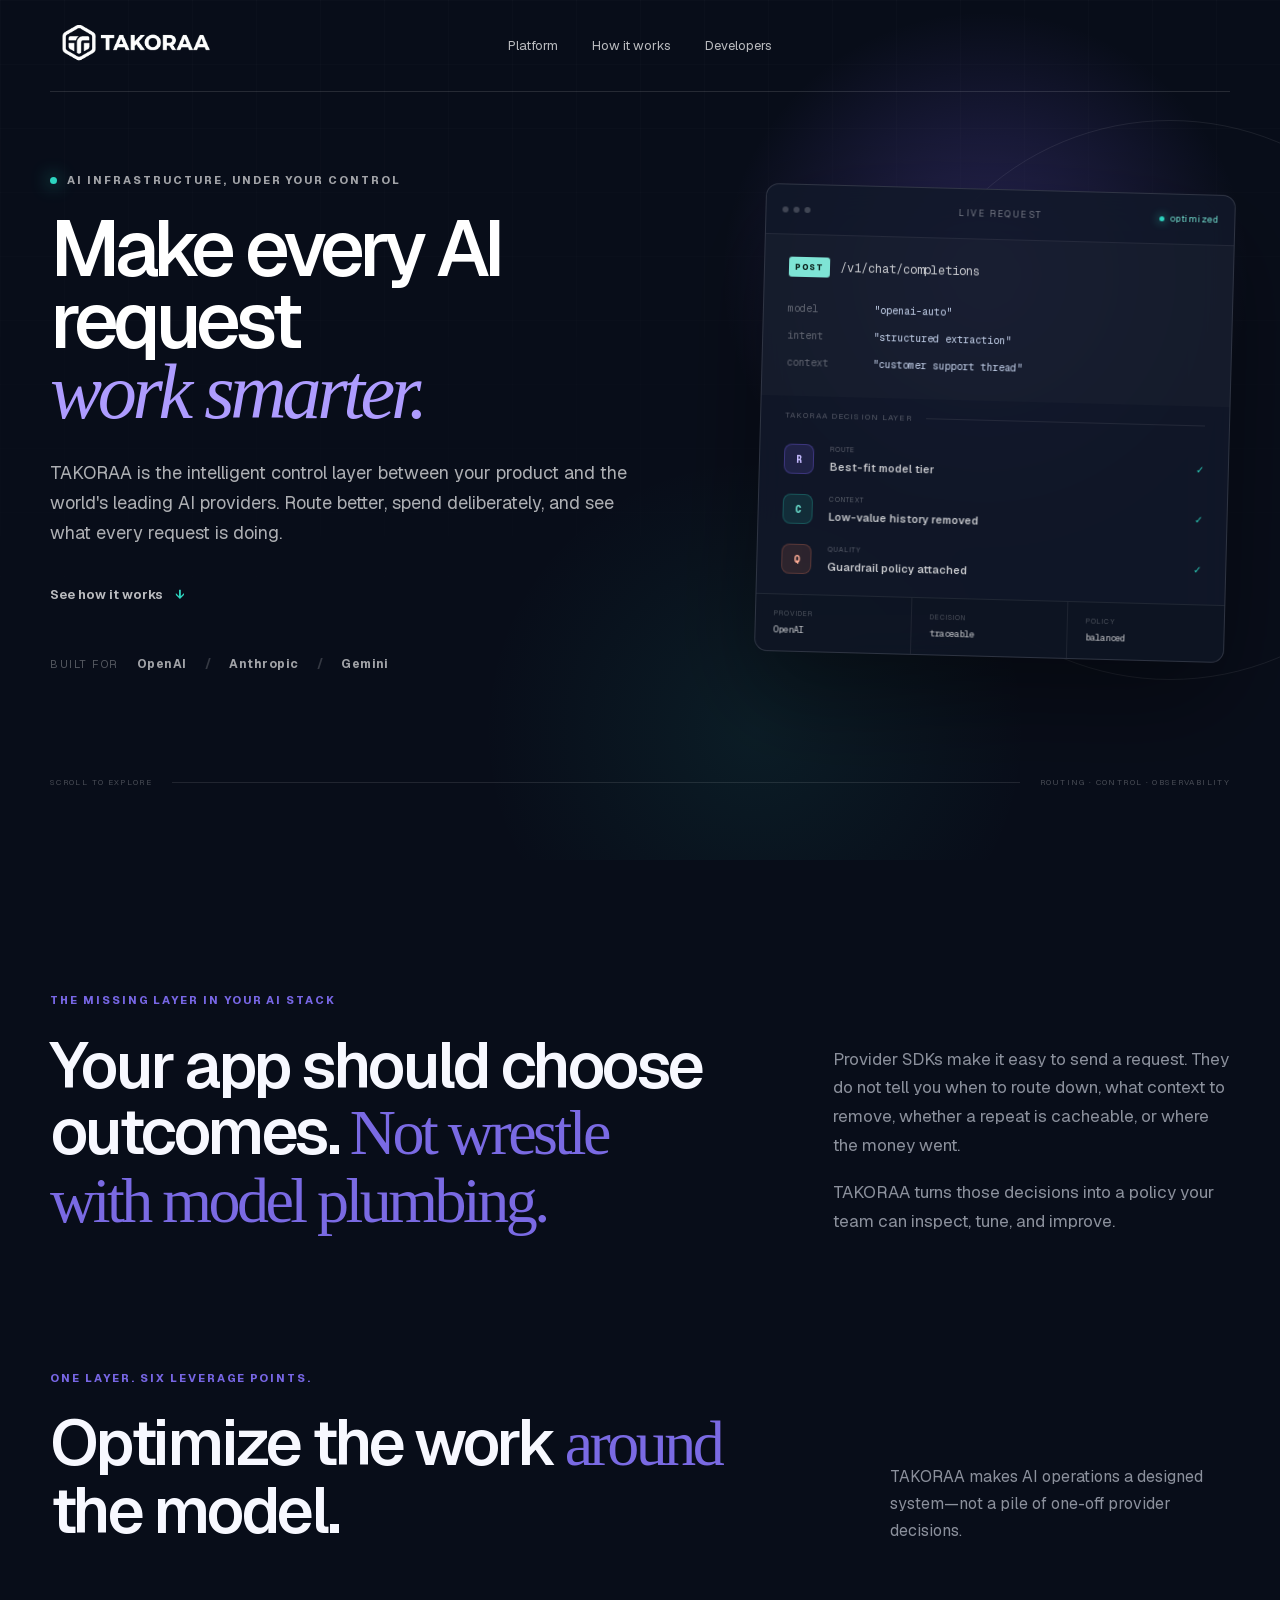
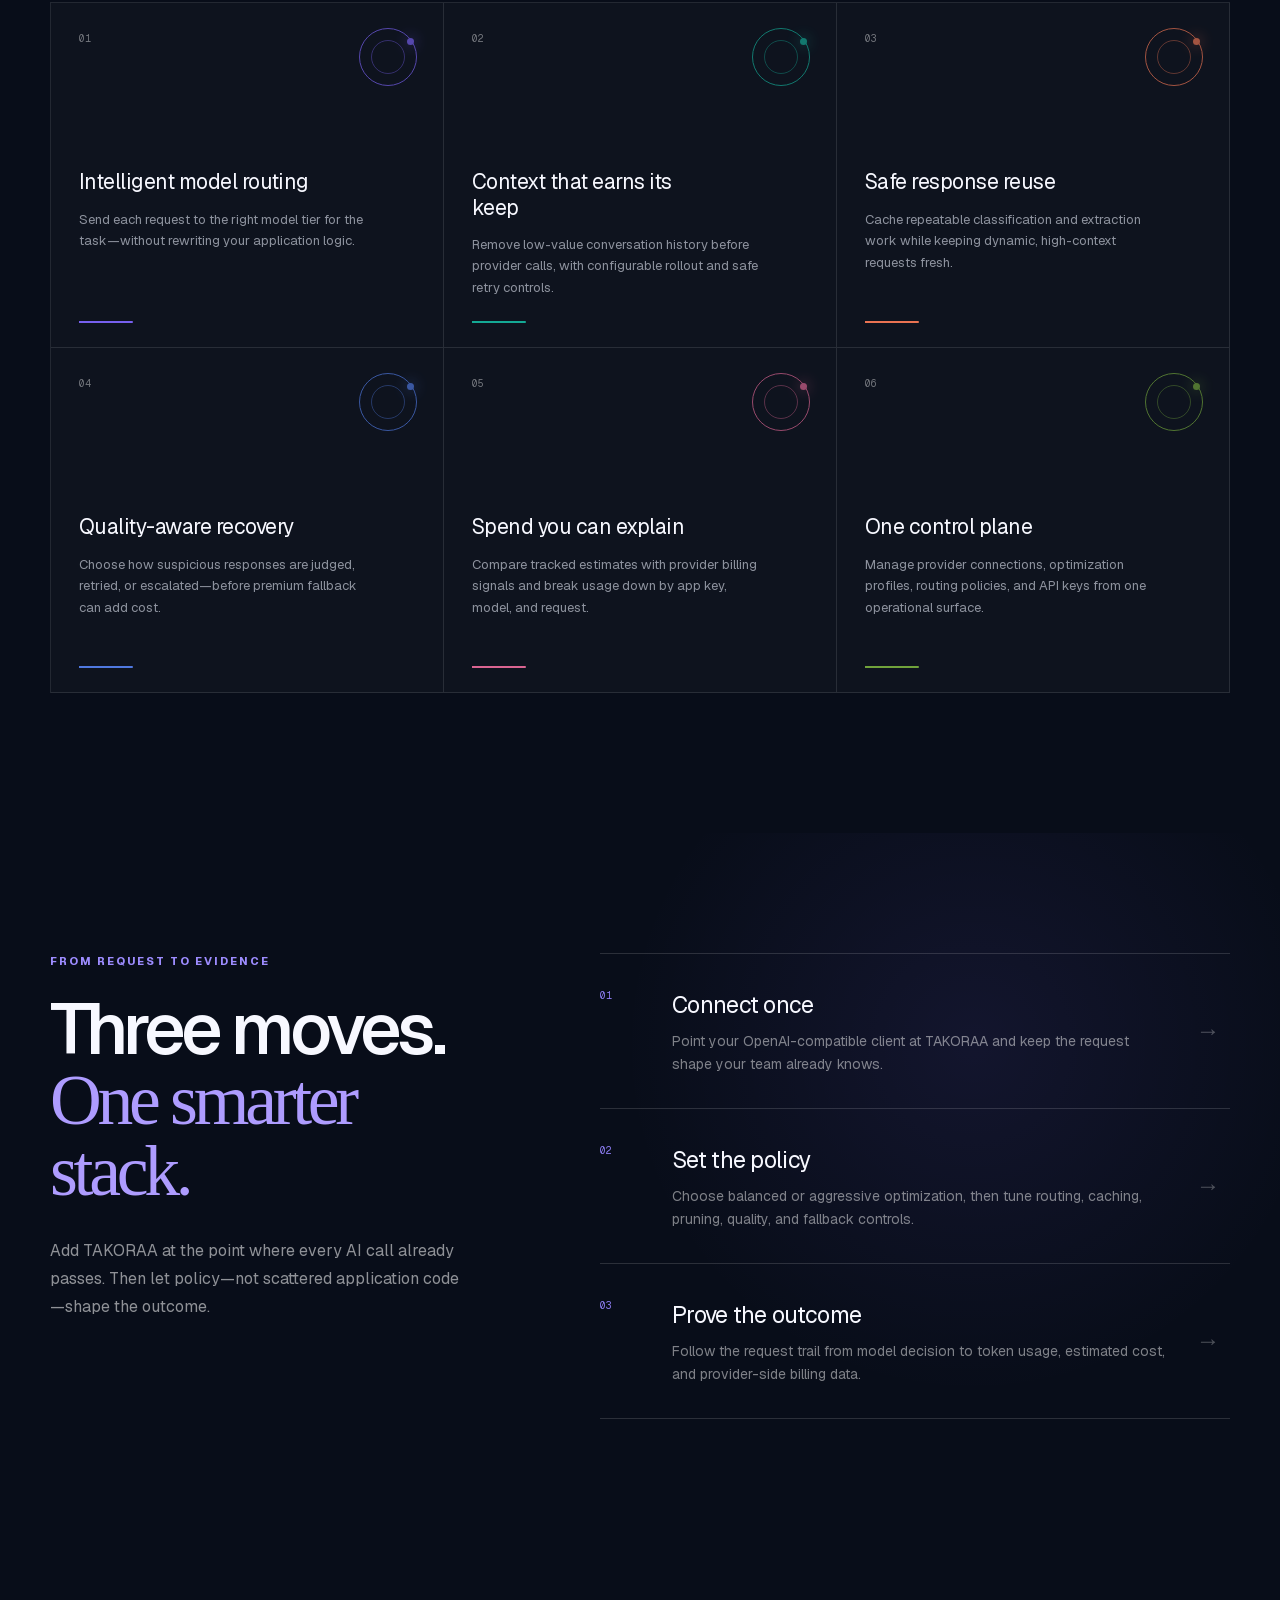
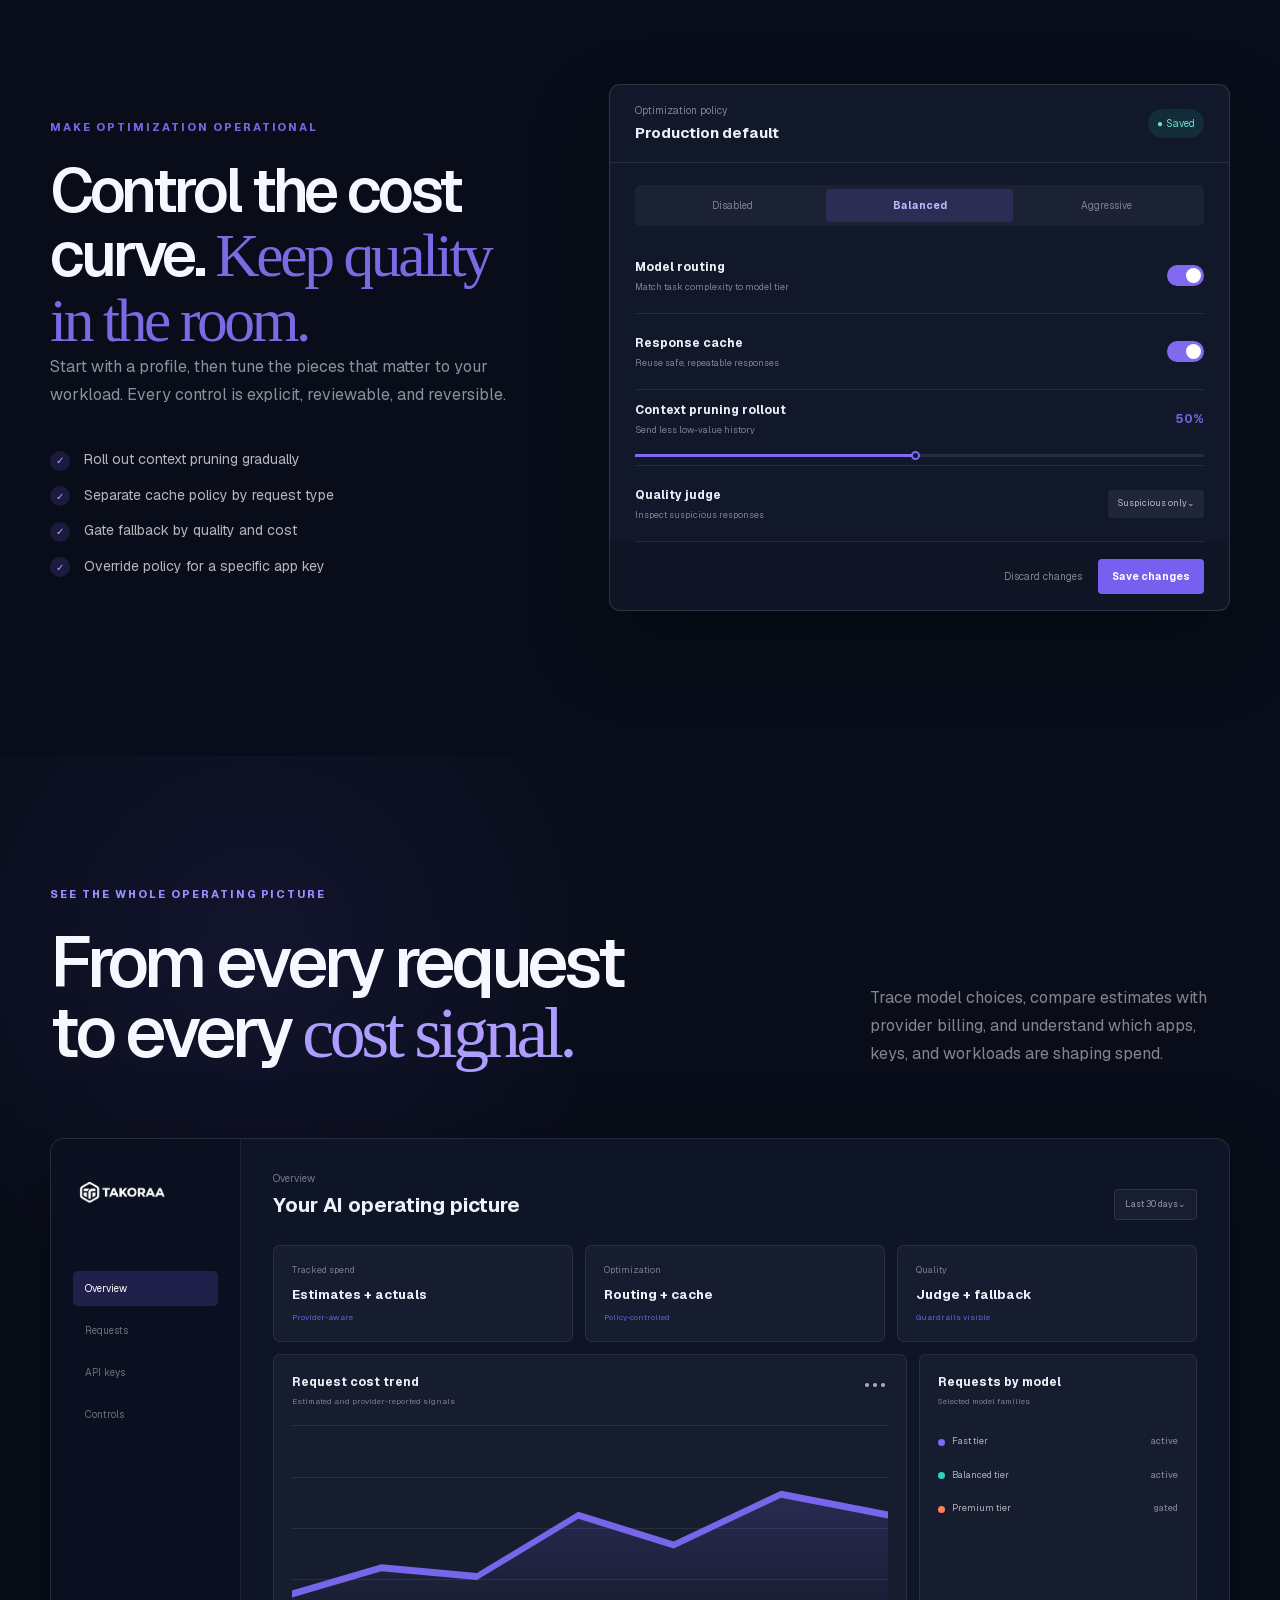
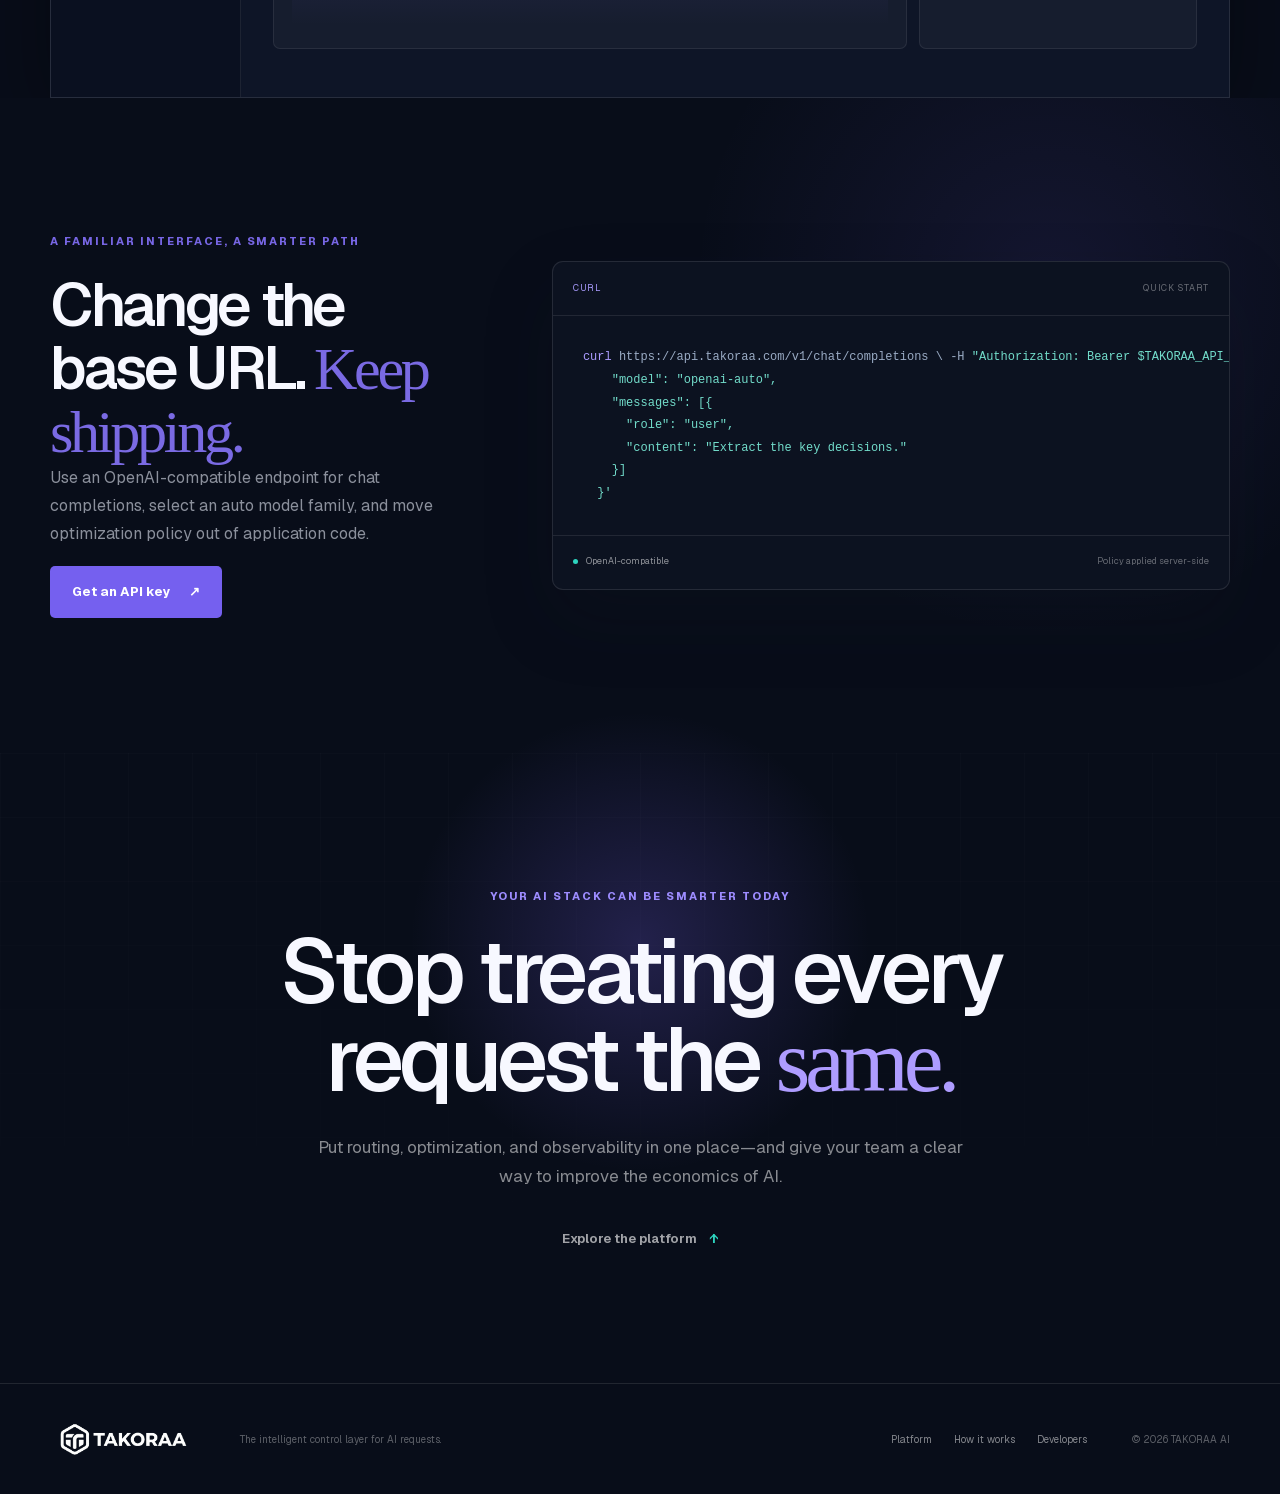
==== commit a6c61f0e: "Smooth landing section transitions" ====
--- a/index.html
+++ b/index.html
@@ -1,7 +1,7 @@
-<!DOCTYPE html><html lang="en"><head><meta charSet="utf-8"/><meta name="viewport" content="width=device-width, initial-scale=1"/><link rel="preload" href="/_next/static/media/797e433ab948586e-s.p.08e28id.o-okb.woff2" as="font" crossorigin="" type="font/woff2"/><link rel="preload" href="/_next/static/media/caa3a2e1cccd8315-s.p.09~u27dqhyhd6.woff2" as="font" crossorigin="" type="font/woff2"/><link rel="preload" href="/takoraa-logo-white.png" as="image"/><link rel="stylesheet" href="/_next/static/chunks/0sgb_q81.absx.css" data-precedence="next"/><link rel="preload" as="script" fetchPriority="low" href="/_next/static/chunks/15xrurgzs99gv.js"/><script src="/_next/static/chunks/0r8nt2o8muejo.js" async=""></script><script src="/_next/static/chunks/07lhk_q6pmm3r.js" async=""></script><script src="/_next/static/chunks/turbopack-0l2a5lou.xw1r.js" async=""></script><script src="/_next/static/chunks/0dbhjjzl8qfwv.js" async=""></script><meta name="next-size-adjust" content=""/><title>TAKORAA AI — Make Every AI Request Work Smarter</title><meta name="description" content="The intelligent control layer for AI requests. Route models, optimize context, control spend, and understand every request across leading AI providers."/><meta property="og:title" content="TAKORAA AI — Make Every AI Request Work Smarter"/><meta property="og:description" content="The intelligent control layer for AI requests. Route models, optimize context, control spend, and understand every request across leading AI providers."/><meta property="og:url" content="https://takoraa.com"/><meta property="og:site_name" content="TAKORAA AI"/><meta property="og:image" content="https://takoraa.com/og.png"/><meta property="og:image:width" content="1536"/><meta property="og:image:height" content="1024"/><meta property="og:image:alt" content="TAKORAA AI — Intelligent control for every AI request"/><meta property="og:type" content="website"/><meta name="twitter:card" content="summary_large_image"/><meta name="twitter:title" content="TAKORAA AI — Make Every AI Request Work Smarter"/><meta name="twitter:description" content="The intelligent control layer for AI requests. Route models, optimize context, control spend, and understand every request across leading AI providers."/><meta name="twitter:image" content="https://takoraa.com/og.png"/><link rel="shortcut icon" href="/takoraa-logo.png"/><link rel="icon" href="/takoraa-logo.png"/><script src="/_next/static/chunks/03~yq9q893hmn.js" noModule=""></script></head><body class="geist_a71539c9-module__T19VSG__variable geist_mono_8d43a2aa-module__8Li5zG__variable"><div hidden=""><!--$--><!--/$--></div><main><section class="hero" id="top"><div class="hero-grid" aria-hidden="true"></div><header class="site-header shell"><a class="brand-link" href="#top" aria-label="TAKORAA home"><span class="brand" aria-label="TAKORAA"><img class="brand-logo" src="/takoraa-logo-white.png" alt="TAKORAA"/></span></a><nav class="nav-links" aria-label="Primary navigation"><a href="#platform">Platform</a><a href="#how-it-works">How it works</a><a href="#developers">Developers</a></nav></header><div class="hero-content shell"><div class="hero-copy"><p class="eyebrow"><span></span> AI infrastructure, under your control</p><h1>Make every AI request <em>work smarter.</em></h1><p class="hero-lede">TAKORAA is the intelligent control layer between your product and the world&#x27;s leading AI providers. Route better, spend deliberately, and see what every request is doing.</p><div class="hero-actions"><a class="text-link" href="#how-it-works">See how it works <span aria-hidden="true">↓</span></a></div><div class="provider-row" aria-label="Supported provider families"><span>Built for</span><strong>OpenAI</strong><strong>Anthropic</strong><strong>Gemini</strong></div></div><div class="routing-card" aria-label="TAKORAA request routing example"><div class="routing-topbar"><div class="window-dots" aria-hidden="true"><span></span><span></span><span></span></div><span>LIVE REQUEST</span><span class="live-chip"><i></i> optimized</span></div><div class="request-block"><div class="request-heading"><span class="method-chip">POST</span><code>/v1/chat/completions</code></div><div class="code-line"><span>model</span><strong>&quot;openai-auto&quot;</strong></div><div class="code-line"><span>intent</span><strong>&quot;structured extraction&quot;</strong></div><div class="code-line"><span>context</span><strong>&quot;customer support thread&quot;</strong></div></div><div class="decision-divider"><span>TAKORAA DECISION LAYER</span><i aria-hidden="true"></i></div><div class="decision-stack"><div class="decision-row"><span class="decision-icon violet">R</span><div><small>ROUTE</small><strong>Best-fit model tier</strong></div><span class="done">✓</span></div><div class="decision-row"><span class="decision-icon cyan">C</span><div><small>CONTEXT</small><strong>Low-value history removed</strong></div><span class="done">✓</span></div><div class="decision-row"><span class="decision-icon orange">Q</span><div><small>QUALITY</small><strong>Guardrail policy attached</strong></div><span class="done">✓</span></div></div><div class="routing-footer"><div><span>Provider</span><strong>OpenAI</strong></div><div><span>Decision</span><strong>traceable</strong></div><div><span>Policy</span><strong>balanced</strong></div></div></div></div><div class="hero-foot shell"><span>SCROLL TO EXPLORE</span><div aria-hidden="true"></div><span>ROUTING · CONTROL · OBSERVABILITY</span></div></section><section class="manifesto section-shell" id="platform"><p class="section-kicker">The missing layer in your AI stack</p><div class="manifesto-grid"><h2>Your app should choose outcomes. <span>Not wrestle with model plumbing.</span></h2><div><p>Provider SDKs make it easy to send a request. They do not tell you when to route down, what context to remove, whether a repeat is cacheable, or where the money went.</p><p>TAKORAA turns those decisions into a policy your team can inspect, tune, and improve.</p></div></div></section><section class="features section-shell" aria-labelledby="features-title"><div class="section-heading"><div><p class="section-kicker">One layer. Six leverage points.</p><h2 id="features-title">Optimize the work <span>around</span> the model.</h2></div><p>TAKORAA makes AI operations a designed system—not a pile of one-off provider decisions.</p></div><div class="feature-grid"><article class="feature-card violet"><div class="feature-number">01</div><div class="feature-orbit" aria-hidden="true"><span></span></div><h3>Intelligent model routing</h3><p>Send each request to the right model tier for the task—without rewriting your application logic.</p><div class="feature-line" aria-hidden="true"></div></article><article class="feature-card cyan"><div class="feature-number">02</div><div class="feature-orbit" aria-hidden="true"><span></span></div><h3>Context that earns its keep</h3><p>Remove low-value conversation history before provider calls, with configurable rollout and safe retry controls.</p><div class="feature-line" aria-hidden="true"></div></article><article class="feature-card orange"><div class="feature-number">03</div><div class="feature-orbit" aria-hidden="true"><span></span></div><h3>Safe response reuse</h3><p>Cache repeatable classification and extraction work while keeping dynamic, high-context requests fresh.</p><div class="feature-line" aria-hidden="true"></div></article><article class="feature-card blue"><div class="feature-number">04</div><div class="feature-orbit" aria-hidden="true"><span></span></div><h3>Quality-aware recovery</h3><p>Choose how suspicious responses are judged, retried, or escalated—before premium fallback can add cost.</p><div class="feature-line" aria-hidden="true"></div></article><article class="feature-card rose"><div class="feature-number">05</div><div class="feature-orbit" aria-hidden="true"><span></span></div><h3>Spend you can explain</h3><p>Compare tracked estimates with provider billing signals and break usage down by app key, model, and request.</p><div class="feature-line" aria-hidden="true"></div></article><article class="feature-card lime"><div class="feature-number">06</div><div class="feature-orbit" aria-hidden="true"><span></span></div><h3>One control plane</h3><p>Manage provider connections, optimization profiles, routing policies, and API keys from one operational surface.</p><div class="feature-line" aria-hidden="true"></div></article></div></section><section class="process" id="how-it-works"><div class="section-shell process-inner"><div class="process-intro"><p class="section-kicker light">From request to evidence</p><h2>Three moves.<br/><span>One smarter stack.</span></h2><p>Add TAKORAA at the point where every AI call already passes. Then let policy—not scattered application code—shape the outcome.</p></div><div class="process-list"><article class="process-step"><span>01</span><div><h3>Connect once</h3><p>Point your OpenAI-compatible client at TAKORAA and keep the request shape your team already knows.</p></div><i aria-hidden="true">→</i></article><article class="process-step"><span>02</span><div><h3>Set the policy</h3><p>Choose balanced or aggressive optimization, then tune routing, caching, pruning, quality, and fallback controls.</p></div><i aria-hidden="true">→</i></article><article class="process-step"><span>03</span><div><h3>Prove the outcome</h3><p>Follow the request trail from model decision to token usage, estimated cost, and provider-side billing data.</p></div><i aria-hidden="true">→</i></article></div></div></section><section class="control-section section-shell" aria-labelledby="control-title"><div class="control-copy"><p class="section-kicker">Make optimization operational</p><h2 id="control-title">Control the cost curve. <span>Keep quality in the room.</span></h2><p>Start with a profile, then tune the pieces that matter to your workload. Every control is explicit, reviewable, and reversible.</p><ul class="check-list"><li><span>✓</span> Roll out context pruning gradually</li><li><span>✓</span> Separate cache policy by request type</li><li><span>✓</span> Gate fallback by quality and cost</li><li><span>✓</span> Override policy for a specific app key</li></ul></div><div class="control-panel" aria-label="Optimization controls example"><div class="panel-head"><div><span>Optimization policy</span><strong>Production default</strong></div><span class="saved-chip">● Saved</span></div><div class="profile-tabs"><span>Disabled</span><span class="active">Balanced</span><span>Aggressive</span></div><div class="control-row"><div><strong>Model routing</strong><span>Match task complexity to model tier</span></div><i class="toggle on" aria-label="Enabled"></i></div><div class="control-row"><div><strong>Response cache</strong><span>Reuse safe, repeatable responses</span></div><i class="toggle on" aria-label="Enabled"></i></div><div class="control-row context-row"><div><strong>Context pruning rollout</strong><span>Send less low-value history</span></div><strong>50%</strong><div class="range" aria-hidden="true"><span></span></div></div><div class="control-row"><div><strong>Quality judge</strong><span>Inspect suspicious responses</span></div><span class="select-pill">Suspicious only⌄</span></div><div class="panel-actions"><span>Discard changes</span><strong>Save changes</strong></div></div></section><section class="observability"><div class="section-shell observability-heading"><div><p class="section-kicker light">See the whole operating picture</p><h2>From every request<br/>to every <span>cost signal.</span></h2></div><p>Trace model choices, compare estimates with provider billing, and understand which apps, keys, and workloads are shaping spend.</p></div><div class="dashboard-frame section-shell" aria-label="TAKORAA observability dashboard example"><div class="dash-sidebar"><span class="brand" aria-label="TAKORAA"><img class="brand-logo" src="/takoraa-logo-white.png" alt="TAKORAA"/></span><div class="dash-nav"><span class="active">Overview</span><span>Requests</span><span>API keys</span><span>Controls</span></div></div><div class="dash-main"><div class="dash-title"><div><span>Overview</span><strong>Your AI operating picture</strong></div><span>Last 30 days⌄</span></div><div class="dash-stats"><article><span>Tracked spend</span><strong>Estimates + actuals</strong><small>Provider-aware</small></article><article><span>Optimization</span><strong>Routing + cache</strong><small>Policy-controlled</small></article><article><span>Quality</span><strong>Judge + fallback</strong><small>Guardrails visible</small></article></div><div class="dash-grid"><article class="chart-card"><div class="card-title"><div><strong>Request cost trend</strong><span>Estimated and provider-reported signals</span></div><i>•••</i></div><div class="chart-area" aria-hidden="true"><div class="chart-lines"><i></i><i></i><i></i><i></i></div><div class="area-shape"></div><div class="chart-line"><span></span><span></span><span></span><span></span><span></span><span></span></div></div></article><article class="model-card"><div class="card-title"><div><strong>Requests by model</strong><span>Selected model families</span></div></div><div class="model-list"><p><span><i class="dot purple"></i>Fast tier</span><b>active</b></p><p><span><i class="dot cyan"></i>Balanced tier</span><b>active</b></p><p><span><i class="dot orange"></i>Premium tier</span><b>gated</b></p></div></article></div></div></div></section><section class="developer-section" id="developers"><div class="section-shell developer-grid"><div class="developer-copy"><p class="section-kicker">A familiar interface, a smarter path</p><h2>Change the base URL. <span>Keep shipping.</span></h2><p>Use an OpenAI-compatible endpoint for chat completions, select an auto model family, and move optimization policy out of application code.</p><a class="button button-dark" href="https://dashboard.takoraa.com">Get an API key <span aria-hidden="true">↗</span></a></div><div class="code-card"><div class="code-card-head"><span>cURL</span><span>Quick start</span></div><pre><code><span class="code-purple">curl</span> https://api.takoraa.com/v1/chat/completions \ -H <span class="code-green">&quot;Authorization: Bearer $TAKORAA_API_KEY&quot;</span> \ -H <span class="code-green">&quot;Content-Type: application/json&quot;</span> \ -d <span class="code-green">&#x27;<!-- -->{
+<!DOCTYPE html><html lang="en"><head><meta charSet="utf-8"/><meta name="viewport" content="width=device-width, initial-scale=1"/><link rel="preload" href="/_next/static/media/797e433ab948586e-s.p.08e28id.o-okb.woff2" as="font" crossorigin="" type="font/woff2"/><link rel="preload" href="/_next/static/media/caa3a2e1cccd8315-s.p.09~u27dqhyhd6.woff2" as="font" crossorigin="" type="font/woff2"/><link rel="preload" href="/takoraa-logo-white.png" as="image"/><link rel="stylesheet" href="/_next/static/chunks/0~jh7t9copfub.css" data-precedence="next"/><link rel="preload" as="script" fetchPriority="low" href="/_next/static/chunks/15xrurgzs99gv.js"/><script src="/_next/static/chunks/0r8nt2o8muejo.js" async=""></script><script src="/_next/static/chunks/07lhk_q6pmm3r.js" async=""></script><script src="/_next/static/chunks/turbopack-0l2a5lou.xw1r.js" async=""></script><script src="/_next/static/chunks/0dbhjjzl8qfwv.js" async=""></script><meta name="next-size-adjust" content=""/><title>TAKORAA AI — Make Every AI Request Work Smarter</title><meta name="description" content="The intelligent control layer for AI requests. Route models, optimize context, control spend, and understand every request across leading AI providers."/><meta property="og:title" content="TAKORAA AI — Make Every AI Request Work Smarter"/><meta property="og:description" content="The intelligent control layer for AI requests. Route models, optimize context, control spend, and understand every request across leading AI providers."/><meta property="og:url" content="https://takoraa.com"/><meta property="og:site_name" content="TAKORAA AI"/><meta property="og:image" content="https://takoraa.com/og.png"/><meta property="og:image:width" content="1536"/><meta property="og:image:height" content="1024"/><meta property="og:image:alt" content="TAKORAA AI — Intelligent control for every AI request"/><meta property="og:type" content="website"/><meta name="twitter:card" content="summary_large_image"/><meta name="twitter:title" content="TAKORAA AI — Make Every AI Request Work Smarter"/><meta name="twitter:description" content="The intelligent control layer for AI requests. Route models, optimize context, control spend, and understand every request across leading AI providers."/><meta name="twitter:image" content="https://takoraa.com/og.png"/><link rel="shortcut icon" href="/takoraa-logo.png"/><link rel="icon" href="/takoraa-logo.png"/><script src="/_next/static/chunks/03~yq9q893hmn.js" noModule=""></script></head><body class="geist_a71539c9-module__T19VSG__variable geist_mono_8d43a2aa-module__8Li5zG__variable"><div hidden=""><!--$--><!--/$--></div><main><section class="hero" id="top"><div class="hero-grid" aria-hidden="true"></div><header class="site-header shell"><a class="brand-link" href="#top" aria-label="TAKORAA home"><span class="brand" aria-label="TAKORAA"><img class="brand-logo" src="/takoraa-logo-white.png" alt="TAKORAA"/></span></a><nav class="nav-links" aria-label="Primary navigation"><a href="#platform">Platform</a><a href="#how-it-works">How it works</a><a href="#developers">Developers</a></nav></header><div class="hero-content shell"><div class="hero-copy"><p class="eyebrow"><span></span> AI infrastructure, under your control</p><h1>Make every AI request <em>work smarter.</em></h1><p class="hero-lede">TAKORAA is the intelligent control layer between your product and the world&#x27;s leading AI providers. Route better, spend deliberately, and see what every request is doing.</p><div class="hero-actions"><a class="text-link" href="#how-it-works">See how it works <span aria-hidden="true">↓</span></a></div><div class="provider-row" aria-label="Supported provider families"><span>Built for</span><strong>OpenAI</strong><strong>Anthropic</strong><strong>Gemini</strong></div></div><div class="routing-card" aria-label="TAKORAA request routing example"><div class="routing-topbar"><div class="window-dots" aria-hidden="true"><span></span><span></span><span></span></div><span>LIVE REQUEST</span><span class="live-chip"><i></i> optimized</span></div><div class="request-block"><div class="request-heading"><span class="method-chip">POST</span><code>/v1/chat/completions</code></div><div class="code-line"><span>model</span><strong>&quot;openai-auto&quot;</strong></div><div class="code-line"><span>intent</span><strong>&quot;structured extraction&quot;</strong></div><div class="code-line"><span>context</span><strong>&quot;customer support thread&quot;</strong></div></div><div class="decision-divider"><span>TAKORAA DECISION LAYER</span><i aria-hidden="true"></i></div><div class="decision-stack"><div class="decision-row"><span class="decision-icon violet">R</span><div><small>ROUTE</small><strong>Best-fit model tier</strong></div><span class="done">✓</span></div><div class="decision-row"><span class="decision-icon cyan">C</span><div><small>CONTEXT</small><strong>Low-value history removed</strong></div><span class="done">✓</span></div><div class="decision-row"><span class="decision-icon orange">Q</span><div><small>QUALITY</small><strong>Guardrail policy attached</strong></div><span class="done">✓</span></div></div><div class="routing-footer"><div><span>Provider</span><strong>OpenAI</strong></div><div><span>Decision</span><strong>traceable</strong></div><div><span>Policy</span><strong>balanced</strong></div></div></div></div><div class="hero-foot shell"><span>SCROLL TO EXPLORE</span><div aria-hidden="true"></div><span>ROUTING · CONTROL · OBSERVABILITY</span></div></section><section class="manifesto section-shell" id="platform"><p class="section-kicker">The missing layer in your AI stack</p><div class="manifesto-grid"><h2>Your app should choose outcomes. <span>Not wrestle with model plumbing.</span></h2><div><p>Provider SDKs make it easy to send a request. They do not tell you when to route down, what context to remove, whether a repeat is cacheable, or where the money went.</p><p>TAKORAA turns those decisions into a policy your team can inspect, tune, and improve.</p></div></div></section><section class="features section-shell" aria-labelledby="features-title"><div class="section-heading"><div><p class="section-kicker">One layer. Six leverage points.</p><h2 id="features-title">Optimize the work <span>around</span> the model.</h2></div><p>TAKORAA makes AI operations a designed system—not a pile of one-off provider decisions.</p></div><div class="feature-grid"><article class="feature-card violet"><div class="feature-number">01</div><div class="feature-orbit" aria-hidden="true"><span></span></div><h3>Intelligent model routing</h3><p>Send each request to the right model tier for the task—without rewriting your application logic.</p><div class="feature-line" aria-hidden="true"></div></article><article class="feature-card cyan"><div class="feature-number">02</div><div class="feature-orbit" aria-hidden="true"><span></span></div><h3>Context that earns its keep</h3><p>Remove low-value conversation history before provider calls, with configurable rollout and safe retry controls.</p><div class="feature-line" aria-hidden="true"></div></article><article class="feature-card orange"><div class="feature-number">03</div><div class="feature-orbit" aria-hidden="true"><span></span></div><h3>Safe response reuse</h3><p>Cache repeatable classification and extraction work while keeping dynamic, high-context requests fresh.</p><div class="feature-line" aria-hidden="true"></div></article><article class="feature-card blue"><div class="feature-number">04</div><div class="feature-orbit" aria-hidden="true"><span></span></div><h3>Quality-aware recovery</h3><p>Choose how suspicious responses are judged, retried, or escalated—before premium fallback can add cost.</p><div class="feature-line" aria-hidden="true"></div></article><article class="feature-card rose"><div class="feature-number">05</div><div class="feature-orbit" aria-hidden="true"><span></span></div><h3>Spend you can explain</h3><p>Compare tracked estimates with provider billing signals and break usage down by app key, model, and request.</p><div class="feature-line" aria-hidden="true"></div></article><article class="feature-card lime"><div class="feature-number">06</div><div class="feature-orbit" aria-hidden="true"><span></span></div><h3>One control plane</h3><p>Manage provider connections, optimization profiles, routing policies, and API keys from one operational surface.</p><div class="feature-line" aria-hidden="true"></div></article></div></section><section class="process" id="how-it-works"><div class="section-shell process-inner"><div class="process-intro"><p class="section-kicker light">From request to evidence</p><h2>Three moves.<br/><span>One smarter stack.</span></h2><p>Add TAKORAA at the point where every AI call already passes. Then let policy—not scattered application code—shape the outcome.</p></div><div class="process-list"><article class="process-step"><span>01</span><div><h3>Connect once</h3><p>Point your OpenAI-compatible client at TAKORAA and keep the request shape your team already knows.</p></div><i aria-hidden="true">→</i></article><article class="process-step"><span>02</span><div><h3>Set the policy</h3><p>Choose balanced or aggressive optimization, then tune routing, caching, pruning, quality, and fallback controls.</p></div><i aria-hidden="true">→</i></article><article class="process-step"><span>03</span><div><h3>Prove the outcome</h3><p>Follow the request trail from model decision to token usage, estimated cost, and provider-side billing data.</p></div><i aria-hidden="true">→</i></article></div></div></section><section class="control-section section-shell" aria-labelledby="control-title"><div class="control-copy"><p class="section-kicker">Make optimization operational</p><h2 id="control-title">Control the cost curve. <span>Keep quality in the room.</span></h2><p>Start with a profile, then tune the pieces that matter to your workload. Every control is explicit, reviewable, and reversible.</p><ul class="check-list"><li><span>✓</span> Roll out context pruning gradually</li><li><span>✓</span> Separate cache policy by request type</li><li><span>✓</span> Gate fallback by quality and cost</li><li><span>✓</span> Override policy for a specific app key</li></ul></div><div class="control-panel" aria-label="Optimization controls example"><div class="panel-head"><div><span>Optimization policy</span><strong>Production default</strong></div><span class="saved-chip">● Saved</span></div><div class="profile-tabs"><span>Disabled</span><span class="active">Balanced</span><span>Aggressive</span></div><div class="control-row"><div><strong>Model routing</strong><span>Match task complexity to model tier</span></div><i class="toggle on" aria-label="Enabled"></i></div><div class="control-row"><div><strong>Response cache</strong><span>Reuse safe, repeatable responses</span></div><i class="toggle on" aria-label="Enabled"></i></div><div class="control-row context-row"><div><strong>Context pruning rollout</strong><span>Send less low-value history</span></div><strong>50%</strong><div class="range" aria-hidden="true"><span></span></div></div><div class="control-row"><div><strong>Quality judge</strong><span>Inspect suspicious responses</span></div><span class="select-pill">Suspicious only⌄</span></div><div class="panel-actions"><span>Discard changes</span><strong>Save changes</strong></div></div></section><section class="observability"><div class="section-shell observability-heading"><div><p class="section-kicker light">See the whole operating picture</p><h2>From every request<br/>to every <span>cost signal.</span></h2></div><p>Trace model choices, compare estimates with provider billing, and understand which apps, keys, and workloads are shaping spend.</p></div><div class="dashboard-frame section-shell" aria-label="TAKORAA observability dashboard example"><div class="dash-sidebar"><span class="brand" aria-label="TAKORAA"><img class="brand-logo" src="/takoraa-logo-white.png" alt="TAKORAA"/></span><div class="dash-nav"><span class="active">Overview</span><span>Requests</span><span>API keys</span><span>Controls</span></div></div><div class="dash-main"><div class="dash-title"><div><span>Overview</span><strong>Your AI operating picture</strong></div><span>Last 30 days⌄</span></div><div class="dash-stats"><article><span>Tracked spend</span><strong>Estimates + actuals</strong><small>Provider-aware</small></article><article><span>Optimization</span><strong>Routing + cache</strong><small>Policy-controlled</small></article><article><span>Quality</span><strong>Judge + fallback</strong><small>Guardrails visible</small></article></div><div class="dash-grid"><article class="chart-card"><div class="card-title"><div><strong>Request cost trend</strong><span>Estimated and provider-reported signals</span></div><i>•••</i></div><div class="chart-area" aria-hidden="true"><div class="chart-lines"><i></i><i></i><i></i><i></i></div><div class="area-shape"></div><div class="chart-line"><span></span><span></span><span></span><span></span><span></span><span></span></div></div></article><article class="model-card"><div class="card-title"><div><strong>Requests by model</strong><span>Selected model families</span></div></div><div class="model-list"><p><span><i class="dot purple"></i>Fast tier</span><b>active</b></p><p><span><i class="dot cyan"></i>Balanced tier</span><b>active</b></p><p><span><i class="dot orange"></i>Premium tier</span><b>gated</b></p></div></article></div></div></div></section><section class="developer-section" id="developers"><div class="section-shell developer-grid"><div class="developer-copy"><p class="section-kicker">A familiar interface, a smarter path</p><h2>Change the base URL. <span>Keep shipping.</span></h2><p>Use an OpenAI-compatible endpoint for chat completions, select an auto model family, and move optimization policy out of application code.</p><a class="button button-dark" href="https://dashboard.takoraa.com">Get an API key <span aria-hidden="true">↗</span></a></div><div class="code-card"><div class="code-card-head"><span>cURL</span><span>Quick start</span></div><pre><code><span class="code-purple">curl</span> https://api.takoraa.com/v1/chat/completions \ -H <span class="code-green">&quot;Authorization: Bearer $TAKORAA_API_KEY&quot;</span> \ -H <span class="code-green">&quot;Content-Type: application/json&quot;</span> \ -d <span class="code-green">&#x27;<!-- -->{
     &quot;model&quot;: &quot;openai-auto&quot;,
     &quot;messages&quot;: [{
       &quot;role&quot;: &quot;user&quot;,
       &quot;content&quot;: &quot;Extract the key decisions.&quot;
     }]
-  }<!-- -->&#x27;</span></code></pre><div class="code-foot"><span><i></i> OpenAI-compatible</span><span>Policy applied server-side</span></div></div></div></section><section class="final-cta"><div class="cta-grid" aria-hidden="true"></div><div class="section-shell cta-content"><p class="section-kicker light">Your AI stack can be smarter today</p><h2>Stop treating every<br/>request the <span>same.</span></h2><p>Put routing, optimization, and observability in one place—and give your team a clear way to improve the economics of AI.</p><div class="hero-actions centered"><a class="text-link light-link" href="#platform">Explore the platform <span aria-hidden="true">↑</span></a></div></div></section><footer class="footer"><div class="section-shell footer-inner"><span class="brand" aria-label="TAKORAA"><img class="brand-logo" src="/takoraa-logo-white.png" alt="TAKORAA"/></span><p>The intelligent control layer for AI requests.</p><div><a href="#platform">Platform</a><a href="#how-it-works">How it works</a><a href="#developers">Developers</a></div><span>© 2026 TAKORAA AI</span></div></footer></main><!--$--><!--/$--><script src="/_next/static/chunks/15xrurgzs99gv.js" id="_R_" async=""></script><script>(self.__next_f=self.__next_f||[]).push([0])</script><script>self.__next_f.push([1,"1:\"$Sreact.fragment\"\n2:I[39756,[\"/_next/static/chunks/0dbhjjzl8qfwv.js\"],\"default\"]\n3:I[37457,[\"/_next/static/chunks/0dbhjjzl8qfwv.js\"],\"default\"]\n14:I[68027,[\"/_next/static/chunks/0dbhjjzl8qfwv.js\"],\"default\",1]\n:HL[\"/_next/static/chunks/0sgb_q81.absx.css\",\"style\"]\n:HL[\"/_next/static/media/797e433ab948586e-s.p.08e28id.o-okb.woff2\",\"font\",{\"crossOrigin\":\"\",\"type\":\"font/woff2\"}]\n:HL[\"/_next/static/media/caa3a2e1cccd8315-s.p.09~u27dqhyhd6.woff2\",\"font\",{\"crossOrigin\":\"\",\"type\":\"font/woff2\"}]\n:HL[\"/takoraa-logo-white.png\",\"image\"]\n"])</script><script>self.__next_f.push([1,"0:{\"P\":null,\"c\":[\"\",\"\"],\"q\":\"\",\"i\":false,\"f\":[[[\"\",{\"children\":[\"__PAGE__\",{}]},\"$undefined\",\"$undefined\",16],[[\"$\",\"$1\",\"c\",{\"children\":[[[\"$\",\"link\",\"0\",{\"rel\":\"stylesheet\",\"href\":\"/_next/static/chunks/0sgb_q81.absx.css\",\"precedence\":\"next\",\"crossOrigin\":\"$undefined\",\"nonce\":\"$undefined\"}],[\"$\",\"script\",\"script-0\",{\"src\":\"/_next/static/chunks/0dbhjjzl8qfwv.js\",\"async\":true,\"nonce\":\"$undefined\"}]],[\"$\",\"html\",null,{\"lang\":\"en\",\"children\":[\"$\",\"body\",null,{\"className\":\"geist_a71539c9-module__T19VSG__variable geist_mono_8d43a2aa-module__8Li5zG__variable\",\"children\":[\"$\",\"$L2\",null,{\"parallelRouterKey\":\"children\",\"error\":\"$undefined\",\"errorStyles\":\"$undefined\",\"errorScripts\":\"$undefined\",\"template\":[\"$\",\"$L3\",null,{}],\"templateStyles\":\"$undefined\",\"templateScripts\":\"$undefined\",\"notFound\":[[[\"$\",\"title\",null,{\"children\":\"404: This page could not be found.\"}],[\"$\",\"div\",null,{\"style\":{\"fontFamily\":\"system-ui,\\\"Segoe UI\\\",Roboto,Helvetica,Arial,sans-serif,\\\"Apple Color Emoji\\\",\\\"Segoe UI Emoji\\\"\",\"height\":\"100vh\",\"textAlign\":\"center\",\"display\":\"flex\",\"flexDirection\":\"column\",\"alignItems\":\"center\",\"justifyContent\":\"center\"},\"children\":[\"$\",\"div\",null,{\"children\":[[\"$\",\"style\",null,{\"dangerouslySetInnerHTML\":{\"__html\":\"body{color:#000;background:#fff;margin:0}.next-error-h1{border-right:1px solid rgba(0,0,0,.3)}@media (prefers-color-scheme:dark){body{color:#fff;background:#000}.next-error-h1{border-right:1px solid rgba(255,255,255,.3)}}\"}}],[\"$\",\"h1\",null,{\"className\":\"next-error-h1\",\"style\":{\"display\":\"inline-block\",\"margin\":\"0 20px 0 0\",\"padding\":\"0 23px 0 0\",\"fontSize\":24,\"fontWeight\":500,\"verticalAlign\":\"top\",\"lineHeight\":\"49px\"},\"children\":404}],[\"$\",\"div\",null,{\"style\":{\"display\":\"inline-block\"},\"children\":[\"$\",\"h2\",null,{\"style\":{\"fontSize\":14,\"fontWeight\":400,\"lineHeight\":\"49px\",\"margin\":0},\"children\":\"This page could not be found.\"}]}]]}]}]],[]],\"forbidden\":\"$undefined\",\"unauthorized\":\"$undefined\"}]}]}]]}],{\"children\":[[\"$\",\"$1\",\"c\",{\"children\":[[\"$\",\"main\",null,{\"children\":[[\"$\",\"section\",null,{\"className\":\"hero\",\"id\":\"top\",\"children\":[[\"$\",\"div\",null,{\"className\":\"hero-grid\",\"aria-hidden\":\"true\"}],[\"$\",\"header\",null,{\"className\":\"site-header shell\",\"children\":[[\"$\",\"a\",null,{\"className\":\"brand-link\",\"href\":\"#top\",\"aria-label\":\"TAKORAA home\",\"children\":[\"$\",\"span\",null,{\"className\":\"brand\",\"aria-label\":\"TAKORAA\",\"children\":[\"$\",\"img\",null,{\"className\":\"brand-logo\",\"src\":\"/takoraa-logo-white.png\",\"alt\":\"TAKORAA\"}]}]}],[\"$\",\"nav\",null,{\"className\":\"nav-links\",\"aria-label\":\"Primary navigation\",\"children\":[[\"$\",\"a\",null,{\"href\":\"#platform\",\"children\":\"Platform\"}],[\"$\",\"a\",null,{\"href\":\"#how-it-works\",\"children\":\"How it works\"}],[\"$\",\"a\",null,{\"href\":\"#developers\",\"children\":\"Developers\"}]]}]]}],[\"$\",\"div\",null,{\"className\":\"hero-content shell\",\"children\":[[\"$\",\"div\",null,{\"className\":\"hero-copy\",\"children\":[[\"$\",\"p\",null,{\"className\":\"eyebrow\",\"children\":[[\"$\",\"span\",null,{}],\" AI infrastructure, under your control\"]}],[\"$\",\"h1\",null,{\"children\":[\"Make every AI request \",[\"$\",\"em\",null,{\"children\":\"work smarter.\"}]]}],[\"$\",\"p\",null,{\"className\":\"hero-lede\",\"children\":\"TAKORAA is the intelligent control layer between your product and the world's leading AI providers. Route better, spend deliberately, and see what every request is doing.\"}],[\"$\",\"div\",null,{\"className\":\"hero-actions\",\"children\":[\"$\",\"a\",null,{\"className\":\"text-link\",\"href\":\"#how-it-works\",\"children\":[\"See how it works \",[\"$\",\"span\",null,{\"aria-hidden\":\"true\",\"children\":\"↓\"}]]}]}],[\"$\",\"div\",null,{\"className\":\"provider-row\",\"aria-label\":\"Supported provider families\",\"children\":[[\"$\",\"span\",null,{\"children\":\"Built for\"}],[[\"$\",\"strong\",\"OpenAI\",{\"children\":\"OpenAI\"}],[\"$\",\"strong\",\"Anthropic\",{\"children\":\"Anthropic\"}],[\"$\",\"strong\",\"Gemini\",{\"children\":\"Gemini\"}]]]}]]}],[\"$\",\"div\",null,{\"className\":\"routing-card\",\"aria-label\":\"TAKORAA request routing example\",\"children\":[[\"$\",\"div\",null,{\"className\":\"routing-topbar\",\"children\":[[\"$\",\"div\",null,{\"className\":\"window-dots\",\"aria-hidden\":\"true\",\"children\":[[\"$\",\"span\",null,{}],[\"$\",\"span\",null,{}],[\"$\",\"span\",null,{}]]}],[\"$\",\"span\",null,{\"children\":\"LIVE REQUEST\"}],[\"$\",\"span\",null,{\"className\":\"live-chip\",\"children\":[[\"$\",\"i\",null,{}],\" optimized\"]}]]}],[\"$\",\"div\",null,{\"className\":\"request-block\",\"children\":[[\"$\",\"div\",null,{\"className\":\"request-heading\",\"children\":[[\"$\",\"span\",null,{\"className\":\"method-chip\",\"children\":\"POST\"}],[\"$\",\"code\",null,{\"children\":\"/v1/chat/completions\"}]]}],[\"$\",\"div\",null,{\"className\":\"code-line\",\"children\":[[\"$\",\"span\",null,{\"children\":\"model\"}],[\"$\",\"strong\",null,{\"children\":\"\\\"openai-auto\\\"\"}]]}],[\"$\",\"div\",null,{\"className\":\"code-line\",\"children\":[[\"$\",\"span\",null,{\"children\":\"intent\"}],[\"$\",\"strong\",null,{\"children\":\"\\\"structured extraction\\\"\"}]]}],[\"$\",\"div\",null,{\"className\":\"code-line\",\"children\":[\"$L4\",\"$L5\"]}]]}],\"$L6\",\"$L7\",\"$L8\"]}]]}],\"$L9\"]}],\"$La\",\"$Lb\",\"$Lc\",\"$Ld\",\"$Le\",\"$Lf\",\"$L10\",\"$L11\"]}],null,\"$L12\"]}],{},null,false,null]},null,false,null],\"$L13\",false]],\"m\":\"$undefined\",\"G\":[\"$14\",[\"$L15\"]],\"S\":true,\"h\":null,\"s\":\"$undefined\",\"l\":\"$undefined\",\"p\":\"$undefined\",\"d\":\"$undefined\",\"b\":\"6e_91RXFqjGB4BlUbPjd4\"}\n"])</script><script>self.__next_f.push([1,"16:I[97367,[\"/_next/static/chunks/0dbhjjzl8qfwv.js\"],\"OutletBoundary\"]\n17:\"$Sreact.suspense\"\n19:I[97367,[\"/_next/static/chunks/0dbhjjzl8qfwv.js\"],\"ViewportBoundary\"]\n1b:I[97367,[\"/_next/static/chunks/0dbhjjzl8qfwv.js\"],\"MetadataBoundary\"]\n4:[\"$\",\"span\",null,{\"children\":\"context\"}]\n5:[\"$\",\"strong\",null,{\"children\":\"\\\"customer support thread\\\"\"}]\n6:[\"$\",\"div\",null,{\"className\":\"decision-divider\",\"children\":[[\"$\",\"span\",null,{\"children\":\"TAKORAA DECISION LAYER\"}],[\"$\",\"i\",null,{\"aria-hidden\":\"true\"}]]}]\n7:[\"$\",\"div\",null,{\"className\":\"decision-stack\",\"children\":[[\"$\",\"div\",null,{\"className\":\"decision-row\",\"children\":[[\"$\",\"span\",null,{\"className\":\"decision-icon violet\",\"children\":\"R\"}],[\"$\",\"div\",null,{\"children\":[[\"$\",\"small\",null,{\"children\":\"ROUTE\"}],[\"$\",\"strong\",null,{\"children\":\"Best-fit model tier\"}]]}],[\"$\",\"span\",null,{\"className\":\"done\",\"children\":\"✓\"}]]}],[\"$\",\"div\",null,{\"className\":\"decision-row\",\"children\":[[\"$\",\"span\",null,{\"className\":\"decision-icon cyan\",\"children\":\"C\"}],[\"$\",\"div\",null,{\"children\":[[\"$\",\"small\",null,{\"children\":\"CONTEXT\"}],[\"$\",\"strong\",null,{\"children\":\"Low-value history removed\"}]]}],[\"$\",\"span\",null,{\"className\":\"done\",\"children\":\"✓\"}]]}],[\"$\",\"div\",null,{\"className\":\"decision-row\",\"children\":[[\"$\",\"span\",null,{\"className\":\"decision-icon orange\",\"children\":\"Q\"}],[\"$\",\"div\",null,{\"children\":[[\"$\",\"small\",null,{\"children\":\"QUALITY\"}],[\"$\",\"strong\",null,{\"children\":\"Guardrail policy attached\"}]]}],[\"$\",\"span\",null,{\"className\":\"done\",\"children\":\"✓\"}]]}]]}]\n8:[\"$\",\"div\",null,{\"className\":\"routing-footer\",\"children\":[[\"$\",\"div\",null,{\"children\":[[\"$\",\"span\",null,{\"children\":\"Provider\"}],[\"$\",\"strong\",null,{\"children\":\"OpenAI\"}]]}],[\"$\",\"div\",null,{\"children\":[[\"$\",\"span\",null,{\"children\":\"Decision\"}],[\"$\",\"strong\",null,{\"children\":\"traceable\"}]]}],[\"$\",\"div\",null,{\"children\":[[\"$\",\"span\",null,{\"children\":\"Policy\"}],[\"$\",\"strong\",null,{\"children\":\"balanced\"}]]}]]}]\n9:[\"$\",\"div\",null,{\"className\":\"hero-foot shell\",\"children\":[[\"$\",\"span\",null,{\"children\":\"SCROLL TO EXPLORE\"}],[\"$\",\"div\",null,{\"aria-hidden\":\"true\"}],[\"$\",\"span\",null,{\"children\":\"ROUTING · CONTROL · OBSERVABILITY\"}]]}]\na:[\"$\",\"section\",null,{\"className\":\"manifesto section-shell\",\"id\":\"platform\",\"children\":[[\"$\",\"p\",null,{\"className\":\"section-kicker\",\"children\":\"The missing layer in your AI stack\"}],[\"$\",\"div\",null,{\"className\":\"manifesto-grid\",\"children\":[[\"$\",\"h2\",null,{\"children\":[\"Your app should choose outcomes. \",[\"$\",\"span\",null,{\"children\":\"Not wrestle with model plumbing.\"}]]}],[\"$\",\"div\",null,{\"children\":[[\"$\",\"p\",null,{\"children\":\"Provider SDKs make it easy to send a request. They do not tell you when to route down, what context to remove, whether a repeat is cacheable, or where the money went.\"}],[\"$\",\"p\",null,{\"children\":\"TAKORAA turns those decisions into a policy your team can inspect, tune, and improve.\"}]]}]]}]]}]\n"])</script><script>self.__next_f.push([1,"b:[\"$\",\"section\",null,{\"className\":\"features section-shell\",\"aria-labelledby\":\"features-title\",\"children\":[[\"$\",\"div\",null,{\"className\":\"section-heading\",\"children\":[[\"$\",\"div\",null,{\"children\":[[\"$\",\"p\",null,{\"className\":\"section-kicker\",\"children\":\"One layer. Six leverage points.\"}],[\"$\",\"h2\",null,{\"id\":\"features-title\",\"children\":[\"Optimize the work \",[\"$\",\"span\",null,{\"children\":\"around\"}],\" the model.\"]}]]}],[\"$\",\"p\",null,{\"children\":\"TAKORAA makes AI operations a designed system—not a pile of one-off provider decisions.\"}]]}],[\"$\",\"div\",null,{\"className\":\"feature-grid\",\"children\":[[\"$\",\"article\",\"01\",{\"className\":\"feature-card violet\",\"children\":[[\"$\",\"div\",null,{\"className\":\"feature-number\",\"children\":\"01\"}],[\"$\",\"div\",null,{\"className\":\"feature-orbit\",\"aria-hidden\":\"true\",\"children\":[\"$\",\"span\",null,{}]}],[\"$\",\"h3\",null,{\"children\":\"Intelligent model routing\"}],[\"$\",\"p\",null,{\"children\":\"Send each request to the right model tier for the task—without rewriting your application logic.\"}],[\"$\",\"div\",null,{\"className\":\"feature-line\",\"aria-hidden\":\"true\"}]]}],[\"$\",\"article\",\"02\",{\"className\":\"feature-card cyan\",\"children\":[[\"$\",\"div\",null,{\"className\":\"feature-number\",\"children\":\"02\"}],[\"$\",\"div\",null,{\"className\":\"feature-orbit\",\"aria-hidden\":\"true\",\"children\":[\"$\",\"span\",null,{}]}],[\"$\",\"h3\",null,{\"children\":\"Context that earns its keep\"}],[\"$\",\"p\",null,{\"children\":\"Remove low-value conversation history before provider calls, with configurable rollout and safe retry controls.\"}],[\"$\",\"div\",null,{\"className\":\"feature-line\",\"aria-hidden\":\"true\"}]]}],[\"$\",\"article\",\"03\",{\"className\":\"feature-card orange\",\"children\":[[\"$\",\"div\",null,{\"className\":\"feature-number\",\"children\":\"03\"}],[\"$\",\"div\",null,{\"className\":\"feature-orbit\",\"aria-hidden\":\"true\",\"children\":[\"$\",\"span\",null,{}]}],[\"$\",\"h3\",null,{\"children\":\"Safe response reuse\"}],[\"$\",\"p\",null,{\"children\":\"Cache repeatable classification and extraction work while keeping dynamic, high-context requests fresh.\"}],[\"$\",\"div\",null,{\"className\":\"feature-line\",\"aria-hidden\":\"true\"}]]}],[\"$\",\"article\",\"04\",{\"className\":\"feature-card blue\",\"children\":[[\"$\",\"div\",null,{\"className\":\"feature-number\",\"children\":\"04\"}],[\"$\",\"div\",null,{\"className\":\"feature-orbit\",\"aria-hidden\":\"true\",\"children\":[\"$\",\"span\",null,{}]}],[\"$\",\"h3\",null,{\"children\":\"Quality-aware recovery\"}],[\"$\",\"p\",null,{\"children\":\"Choose how suspicious responses are judged, retried, or escalated—before premium fallback can add cost.\"}],[\"$\",\"div\",null,{\"className\":\"feature-line\",\"aria-hidden\":\"true\"}]]}],[\"$\",\"article\",\"05\",{\"className\":\"feature-card rose\",\"children\":[[\"$\",\"div\",null,{\"className\":\"feature-number\",\"children\":\"05\"}],[\"$\",\"div\",null,{\"className\":\"feature-orbit\",\"aria-hidden\":\"true\",\"children\":[\"$\",\"span\",null,{}]}],[\"$\",\"h3\",null,{\"children\":\"Spend you can explain\"}],[\"$\",\"p\",null,{\"children\":\"Compare tracked estimates with provider billing signals and break usage down by app key, model, and request.\"}],[\"$\",\"div\",null,{\"className\":\"feature-line\",\"aria-hidden\":\"true\"}]]}],[\"$\",\"article\",\"06\",{\"className\":\"feature-card lime\",\"children\":[[\"$\",\"div\",null,{\"className\":\"feature-number\",\"children\":\"06\"}],[\"$\",\"div\",null,{\"className\":\"feature-orbit\",\"aria-hidden\":\"true\",\"children\":[\"$\",\"span\",null,{}]}],[\"$\",\"h3\",null,{\"children\":\"One control plane\"}],[\"$\",\"p\",null,{\"children\":\"Manage provider connections, optimization profiles, routing policies, and API keys from one operational surface.\"}],[\"$\",\"div\",null,{\"className\":\"feature-line\",\"aria-hidden\":\"true\"}]]}]]}]]}]\n"])</script><script>self.__next_f.push([1,"c:[\"$\",\"section\",null,{\"className\":\"process\",\"id\":\"how-it-works\",\"children\":[\"$\",\"div\",null,{\"className\":\"section-shell process-inner\",\"children\":[[\"$\",\"div\",null,{\"className\":\"process-intro\",\"children\":[[\"$\",\"p\",null,{\"className\":\"section-kicker light\",\"children\":\"From request to evidence\"}],[\"$\",\"h2\",null,{\"children\":[\"Three moves.\",[\"$\",\"br\",null,{}],[\"$\",\"span\",null,{\"children\":\"One smarter stack.\"}]]}],[\"$\",\"p\",null,{\"children\":\"Add TAKORAA at the point where every AI call already passes. Then let policy—not scattered application code—shape the outcome.\"}]]}],[\"$\",\"div\",null,{\"className\":\"process-list\",\"children\":[[\"$\",\"article\",\"01\",{\"className\":\"process-step\",\"children\":[[\"$\",\"span\",null,{\"children\":\"01\"}],[\"$\",\"div\",null,{\"children\":[[\"$\",\"h3\",null,{\"children\":\"Connect once\"}],[\"$\",\"p\",null,{\"children\":\"Point your OpenAI-compatible client at TAKORAA and keep the request shape your team already knows.\"}]]}],[\"$\",\"i\",null,{\"aria-hidden\":\"true\",\"children\":\"→\"}]]}],[\"$\",\"article\",\"02\",{\"className\":\"process-step\",\"children\":[[\"$\",\"span\",null,{\"children\":\"02\"}],[\"$\",\"div\",null,{\"children\":[[\"$\",\"h3\",null,{\"children\":\"Set the policy\"}],[\"$\",\"p\",null,{\"children\":\"Choose balanced or aggressive optimization, then tune routing, caching, pruning, quality, and fallback controls.\"}]]}],[\"$\",\"i\",null,{\"aria-hidden\":\"true\",\"children\":\"→\"}]]}],[\"$\",\"article\",\"03\",{\"className\":\"process-step\",\"children\":[[\"$\",\"span\",null,{\"children\":\"03\"}],[\"$\",\"div\",null,{\"children\":[[\"$\",\"h3\",null,{\"children\":\"Prove the outcome\"}],[\"$\",\"p\",null,{\"children\":\"Follow the request trail from model decision to token usage, estimated cost, and provider-side billing data.\"}]]}],[\"$\",\"i\",null,{\"aria-hidden\":\"true\",\"children\":\"→\"}]]}]]}]]}]}]\n"])</script><script>self.__next_f.push([1,"d:[\"$\",\"section\",null,{\"className\":\"control-section section-shell\",\"aria-labelledby\":\"control-title\",\"children\":[[\"$\",\"div\",null,{\"className\":\"control-copy\",\"children\":[[\"$\",\"p\",null,{\"className\":\"section-kicker\",\"children\":\"Make optimization operational\"}],[\"$\",\"h2\",null,{\"id\":\"control-title\",\"children\":[\"Control the cost curve. \",[\"$\",\"span\",null,{\"children\":\"Keep quality in the room.\"}]]}],[\"$\",\"p\",null,{\"children\":\"Start with a profile, then tune the pieces that matter to your workload. Every control is explicit, reviewable, and reversible.\"}],[\"$\",\"ul\",null,{\"className\":\"check-list\",\"children\":[[\"$\",\"li\",null,{\"children\":[[\"$\",\"span\",null,{\"children\":\"✓\"}],\" Roll out context pruning gradually\"]}],[\"$\",\"li\",null,{\"children\":[[\"$\",\"span\",null,{\"children\":\"✓\"}],\" Separate cache policy by request type\"]}],[\"$\",\"li\",null,{\"children\":[[\"$\",\"span\",null,{\"children\":\"✓\"}],\" Gate fallback by quality and cost\"]}],[\"$\",\"li\",null,{\"children\":[[\"$\",\"span\",null,{\"children\":\"✓\"}],\" Override policy for a specific app key\"]}]]}]]}],[\"$\",\"div\",null,{\"className\":\"control-panel\",\"aria-label\":\"Optimization controls example\",\"children\":[[\"$\",\"div\",null,{\"className\":\"panel-head\",\"children\":[[\"$\",\"div\",null,{\"children\":[[\"$\",\"span\",null,{\"children\":\"Optimization policy\"}],[\"$\",\"strong\",null,{\"children\":\"Production default\"}]]}],[\"$\",\"span\",null,{\"className\":\"saved-chip\",\"children\":\"● Saved\"}]]}],[\"$\",\"div\",null,{\"className\":\"profile-tabs\",\"children\":[[\"$\",\"span\",null,{\"children\":\"Disabled\"}],[\"$\",\"span\",null,{\"className\":\"active\",\"children\":\"Balanced\"}],[\"$\",\"span\",null,{\"children\":\"Aggressive\"}]]}],[\"$\",\"div\",null,{\"className\":\"control-row\",\"children\":[[\"$\",\"div\",null,{\"children\":[[\"$\",\"strong\",null,{\"children\":\"Model routing\"}],[\"$\",\"span\",null,{\"children\":\"Match task complexity to model tier\"}]]}],[\"$\",\"i\",null,{\"className\":\"toggle on\",\"aria-label\":\"Enabled\"}]]}],[\"$\",\"div\",null,{\"className\":\"control-row\",\"children\":[[\"$\",\"div\",null,{\"children\":[[\"$\",\"strong\",null,{\"children\":\"Response cache\"}],[\"$\",\"span\",null,{\"children\":\"Reuse safe, repeatable responses\"}]]}],[\"$\",\"i\",null,{\"className\":\"toggle on\",\"aria-label\":\"Enabled\"}]]}],[\"$\",\"div\",null,{\"className\":\"control-row context-row\",\"children\":[[\"$\",\"div\",null,{\"children\":[[\"$\",\"strong\",null,{\"children\":\"Context pruning rollout\"}],[\"$\",\"span\",null,{\"children\":\"Send less low-value history\"}]]}],[\"$\",\"strong\",null,{\"children\":\"50%\"}],[\"$\",\"div\",null,{\"className\":\"range\",\"aria-hidden\":\"true\",\"children\":[\"$\",\"span\",null,{}]}]]}],[\"$\",\"div\",null,{\"className\":\"control-row\",\"children\":[[\"$\",\"div\",null,{\"children\":[[\"$\",\"strong\",null,{\"children\":\"Quality judge\"}],[\"$\",\"span\",null,{\"children\":\"Inspect suspicious responses\"}]]}],[\"$\",\"span\",null,{\"className\":\"select-pill\",\"children\":\"Suspicious only⌄\"}]]}],[\"$\",\"div\",null,{\"className\":\"panel-actions\",\"children\":[[\"$\",\"span\",null,{\"children\":\"Discard changes\"}],[\"$\",\"strong\",null,{\"children\":\"Save changes\"}]]}]]}]]}]\n"])</script><script>self.__next_f.push([1,"e:[\"$\",\"section\",null,{\"className\":\"observability\",\"children\":[[\"$\",\"div\",null,{\"className\":\"section-shell observability-heading\",\"children\":[[\"$\",\"div\",null,{\"children\":[[\"$\",\"p\",null,{\"className\":\"section-kicker light\",\"children\":\"See the whole operating picture\"}],[\"$\",\"h2\",null,{\"children\":[\"From every request\",[\"$\",\"br\",null,{}],\"to every \",[\"$\",\"span\",null,{\"children\":\"cost signal.\"}]]}]]}],[\"$\",\"p\",null,{\"children\":\"Trace model choices, compare estimates with provider billing, and understand which apps, keys, and workloads are shaping spend.\"}]]}],[\"$\",\"div\",null,{\"className\":\"dashboard-frame section-shell\",\"aria-label\":\"TAKORAA observability dashboard example\",\"children\":[[\"$\",\"div\",null,{\"className\":\"dash-sidebar\",\"children\":[[\"$\",\"span\",null,{\"className\":\"brand\",\"aria-label\":\"TAKORAA\",\"children\":[\"$\",\"img\",null,{\"className\":\"brand-logo\",\"src\":\"/takoraa-logo-white.png\",\"alt\":\"TAKORAA\"}]}],[\"$\",\"div\",null,{\"className\":\"dash-nav\",\"children\":[[\"$\",\"span\",null,{\"className\":\"active\",\"children\":\"Overview\"}],[\"$\",\"span\",null,{\"children\":\"Requests\"}],[\"$\",\"span\",null,{\"children\":\"API keys\"}],[\"$\",\"span\",null,{\"children\":\"Controls\"}]]}]]}],[\"$\",\"div\",null,{\"className\":\"dash-main\",\"children\":[[\"$\",\"div\",null,{\"className\":\"dash-title\",\"children\":[[\"$\",\"div\",null,{\"children\":[[\"$\",\"span\",null,{\"children\":\"Overview\"}],[\"$\",\"strong\",null,{\"children\":\"Your AI operating picture\"}]]}],[\"$\",\"span\",null,{\"children\":\"Last 30 days⌄\"}]]}],[\"$\",\"div\",null,{\"className\":\"dash-stats\",\"children\":[[\"$\",\"article\",null,{\"children\":[[\"$\",\"span\",null,{\"children\":\"Tracked spend\"}],[\"$\",\"strong\",null,{\"children\":\"Estimates + actuals\"}],[\"$\",\"small\",null,{\"children\":\"Provider-aware\"}]]}],[\"$\",\"article\",null,{\"children\":[[\"$\",\"span\",null,{\"children\":\"Optimization\"}],[\"$\",\"strong\",null,{\"children\":\"Routing + cache\"}],[\"$\",\"small\",null,{\"children\":\"Policy-controlled\"}]]}],[\"$\",\"article\",null,{\"children\":[[\"$\",\"span\",null,{\"children\":\"Quality\"}],[\"$\",\"strong\",null,{\"children\":\"Judge + fallback\"}],[\"$\",\"small\",null,{\"children\":\"Guardrails visible\"}]]}]]}],[\"$\",\"div\",null,{\"className\":\"dash-grid\",\"children\":[[\"$\",\"article\",null,{\"className\":\"chart-card\",\"children\":[[\"$\",\"div\",null,{\"className\":\"card-title\",\"children\":[[\"$\",\"div\",null,{\"children\":[[\"$\",\"strong\",null,{\"children\":\"Request cost trend\"}],[\"$\",\"span\",null,{\"children\":\"Estimated and provider-reported signals\"}]]}],[\"$\",\"i\",null,{\"children\":\"•••\"}]]}],[\"$\",\"div\",null,{\"className\":\"chart-area\",\"aria-hidden\":\"true\",\"children\":[[\"$\",\"div\",null,{\"className\":\"chart-lines\",\"children\":[[\"$\",\"i\",null,{}],[\"$\",\"i\",null,{}],[\"$\",\"i\",null,{}],[\"$\",\"i\",null,{}]]}],[\"$\",\"div\",null,{\"className\":\"area-shape\"}],[\"$\",\"div\",null,{\"className\":\"chart-line\",\"children\":[[\"$\",\"span\",null,{}],[\"$\",\"span\",null,{}],[\"$\",\"span\",null,{}],[\"$\",\"span\",null,{}],[\"$\",\"span\",null,{}],[\"$\",\"span\",null,{}]]}]]}]]}],[\"$\",\"article\",null,{\"className\":\"model-card\",\"children\":[[\"$\",\"div\",null,{\"className\":\"card-title\",\"children\":[\"$\",\"div\",null,{\"children\":[[\"$\",\"strong\",null,{\"children\":\"Requests by model\"}],[\"$\",\"span\",null,{\"children\":\"Selected model families\"}]]}]}],[\"$\",\"div\",null,{\"className\":\"model-list\",\"children\":[[\"$\",\"p\",null,{\"children\":[[\"$\",\"span\",null,{\"children\":[[\"$\",\"i\",null,{\"className\":\"dot purple\"}],\"Fast tier\"]}],[\"$\",\"b\",null,{\"children\":\"active\"}]]}],[\"$\",\"p\",null,{\"children\":[[\"$\",\"span\",null,{\"children\":[[\"$\",\"i\",null,{\"className\":\"dot cyan\"}],\"Balanced tier\"]}],[\"$\",\"b\",null,{\"children\":\"active\"}]]}],[\"$\",\"p\",null,{\"children\":[[\"$\",\"span\",null,{\"children\":[[\"$\",\"i\",null,{\"className\":\"dot orange\"}],\"Premium tier\"]}],[\"$\",\"b\",null,{\"children\":\"gated\"}]]}]]}]]}]]}]]}]]}]]}]\n"])</script><script>self.__next_f.push([1,"f:[\"$\",\"section\",null,{\"className\":\"developer-section\",\"id\":\"developers\",\"children\":[\"$\",\"div\",null,{\"className\":\"section-shell developer-grid\",\"children\":[[\"$\",\"div\",null,{\"className\":\"developer-copy\",\"children\":[[\"$\",\"p\",null,{\"className\":\"section-kicker\",\"children\":\"A familiar interface, a smarter path\"}],[\"$\",\"h2\",null,{\"children\":[\"Change the base URL. \",[\"$\",\"span\",null,{\"children\":\"Keep shipping.\"}]]}],[\"$\",\"p\",null,{\"children\":\"Use an OpenAI-compatible endpoint for chat completions, select an auto model family, and move optimization policy out of application code.\"}],[\"$\",\"a\",null,{\"className\":\"button button-dark\",\"href\":\"https://dashboard.takoraa.com\",\"children\":[\"Get an API key \",[\"$\",\"span\",null,{\"aria-hidden\":\"true\",\"children\":\"↗\"}]]}]]}],[\"$\",\"div\",null,{\"className\":\"code-card\",\"children\":[[\"$\",\"div\",null,{\"className\":\"code-card-head\",\"children\":[[\"$\",\"span\",null,{\"children\":\"cURL\"}],[\"$\",\"span\",null,{\"children\":\"Quick start\"}]]}],[\"$\",\"pre\",null,{\"children\":[\"$\",\"code\",null,{\"children\":[[\"$\",\"span\",null,{\"className\":\"code-purple\",\"children\":\"curl\"}],\" https://api.takoraa.com/v1/chat/completions \\\\ -H \",[\"$\",\"span\",null,{\"className\":\"code-green\",\"children\":\"\\\"Authorization: Bearer $TAKORAA_API_KEY\\\"\"}],\" \\\\ -H \",[\"$\",\"span\",null,{\"className\":\"code-green\",\"children\":\"\\\"Content-Type: application/json\\\"\"}],\" \\\\ -d \",[\"$\",\"span\",null,{\"className\":\"code-green\",\"children\":[\"'\",\"{\\n    \\\"model\\\": \\\"openai-auto\\\",\\n    \\\"messages\\\": [{\\n      \\\"role\\\": \\\"user\\\",\\n      \\\"content\\\": \\\"Extract the key decisions.\\\"\\n    }]\\n  }\",\"'\"]}]]}]}],[\"$\",\"div\",null,{\"className\":\"code-foot\",\"children\":[[\"$\",\"span\",null,{\"children\":[[\"$\",\"i\",null,{}],\" OpenAI-compatible\"]}],[\"$\",\"span\",null,{\"children\":\"Policy applied server-side\"}]]}]]}]]}]}]\n"])</script><script>self.__next_f.push([1,"10:[\"$\",\"section\",null,{\"className\":\"final-cta\",\"children\":[[\"$\",\"div\",null,{\"className\":\"cta-grid\",\"aria-hidden\":\"true\"}],[\"$\",\"div\",null,{\"className\":\"section-shell cta-content\",\"children\":[[\"$\",\"p\",null,{\"className\":\"section-kicker light\",\"children\":\"Your AI stack can be smarter today\"}],[\"$\",\"h2\",null,{\"children\":[\"Stop treating every\",[\"$\",\"br\",null,{}],\"request the \",[\"$\",\"span\",null,{\"children\":\"same.\"}]]}],[\"$\",\"p\",null,{\"children\":\"Put routing, optimization, and observability in one place—and give your team a clear way to improve the economics of AI.\"}],[\"$\",\"div\",null,{\"className\":\"hero-actions centered\",\"children\":[\"$\",\"a\",null,{\"className\":\"text-link light-link\",\"href\":\"#platform\",\"children\":[\"Explore the platform \",[\"$\",\"span\",null,{\"aria-hidden\":\"true\",\"children\":\"↑\"}]]}]}]]}]]}]\n11:[\"$\",\"footer\",null,{\"className\":\"footer\",\"children\":[\"$\",\"div\",null,{\"className\":\"section-shell footer-inner\",\"children\":[[\"$\",\"span\",null,{\"className\":\"brand\",\"aria-label\":\"TAKORAA\",\"children\":[\"$\",\"img\",null,{\"className\":\"brand-logo\",\"src\":\"/takoraa-logo-white.png\",\"alt\":\"TAKORAA\"}]}],[\"$\",\"p\",null,{\"children\":\"The intelligent control layer for AI requests.\"}],[\"$\",\"div\",null,{\"children\":[[\"$\",\"a\",null,{\"href\":\"#platform\",\"children\":\"Platform\"}],[\"$\",\"a\",null,{\"href\":\"#how-it-works\",\"children\":\"How it works\"}],[\"$\",\"a\",null,{\"href\":\"#developers\",\"children\":\"Developers\"}]]}],[\"$\",\"span\",null,{\"children\":\"© 2026 TAKORAA AI\"}]]}]}]\n12:[\"$\",\"$L16\",null,{\"children\":[\"$\",\"$17\",null,{\"name\":\"Next.MetadataOutlet\",\"children\":\"$@18\"}]}]\n13:[\"$\",\"$1\",\"h\",{\"children\":[null,[\"$\",\"$L19\",null,{\"children\":\"$L1a\"}],[\"$\",\"div\",null,{\"hidden\":true,\"children\":[\"$\",\"$L1b\",null,{\"children\":[\"$\",\"$17\",null,{\"name\":\"Next.Metadata\",\"children\":\"$L1c\"}]}]}],[\"$\",\"meta\",null,{\"name\":\"next-size-adjust\",\"content\":\"\"}]]}]\n15:[\"$\",\"link\",\"0\",{\"rel\":\"stylesheet\",\"href\":\"/_next/static/chunks/0sgb_q81.absx.css\",\"precedence\":\"next\",\"crossOrigin\":\"$undefined\",\"nonce\":\"$undefined\"}]\n"])</script><script>self.__next_f.push([1,"1a:[[\"$\",\"meta\",\"0\",{\"charSet\":\"utf-8\"}],[\"$\",\"meta\",\"1\",{\"name\":\"viewport\",\"content\":\"width=device-width, initial-scale=1\"}]]\n"])</script><script>self.__next_f.push([1,"1d:I[27201,[\"/_next/static/chunks/0dbhjjzl8qfwv.js\"],\"IconMark\"]\n18:null\n"])</script><script>self.__next_f.push([1,"1c:[[\"$\",\"title\",\"0\",{\"children\":\"TAKORAA AI — Make Every AI Request Work Smarter\"}],[\"$\",\"meta\",\"1\",{\"name\":\"description\",\"content\":\"The intelligent control layer for AI requests. Route models, optimize context, control spend, and understand every request across leading AI providers.\"}],[\"$\",\"meta\",\"2\",{\"property\":\"og:title\",\"content\":\"TAKORAA AI — Make Every AI Request Work Smarter\"}],[\"$\",\"meta\",\"3\",{\"property\":\"og:description\",\"content\":\"The intelligent control layer for AI requests. Route models, optimize context, control spend, and understand every request across leading AI providers.\"}],[\"$\",\"meta\",\"4\",{\"property\":\"og:url\",\"content\":\"https://takoraa.com\"}],[\"$\",\"meta\",\"5\",{\"property\":\"og:site_name\",\"content\":\"TAKORAA AI\"}],[\"$\",\"meta\",\"6\",{\"property\":\"og:image\",\"content\":\"https://takoraa.com/og.png\"}],[\"$\",\"meta\",\"7\",{\"property\":\"og:image:width\",\"content\":\"1536\"}],[\"$\",\"meta\",\"8\",{\"property\":\"og:image:height\",\"content\":\"1024\"}],[\"$\",\"meta\",\"9\",{\"property\":\"og:image:alt\",\"content\":\"TAKORAA AI — Intelligent control for every AI request\"}],[\"$\",\"meta\",\"10\",{\"property\":\"og:type\",\"content\":\"website\"}],[\"$\",\"meta\",\"11\",{\"name\":\"twitter:card\",\"content\":\"summary_large_image\"}],[\"$\",\"meta\",\"12\",{\"name\":\"twitter:title\",\"content\":\"TAKORAA AI — Make Every AI Request Work Smarter\"}],[\"$\",\"meta\",\"13\",{\"name\":\"twitter:description\",\"content\":\"The intelligent control layer for AI requests. Route models, optimize context, control spend, and understand every request across leading AI providers.\"}],[\"$\",\"meta\",\"14\",{\"name\":\"twitter:image\",\"content\":\"https://takoraa.com/og.png\"}],[\"$\",\"link\",\"15\",{\"rel\":\"shortcut icon\",\"href\":\"/takoraa-logo.png\"}],[\"$\",\"link\",\"16\",{\"rel\":\"icon\",\"href\":\"/takoraa-logo.png\"}],[\"$\",\"$L1d\",\"17\",{}]]\n"])</script></body></html>+  }<!-- -->&#x27;</span></code></pre><div class="code-foot"><span><i></i> OpenAI-compatible</span><span>Policy applied server-side</span></div></div></div></section><section class="final-cta"><div class="cta-grid" aria-hidden="true"></div><div class="section-shell cta-content"><p class="section-kicker light">Your AI stack can be smarter today</p><h2>Stop treating every<br/>request the <span>same.</span></h2><p>Put routing, optimization, and observability in one place—and give your team a clear way to improve the economics of AI.</p><div class="hero-actions centered"><a class="text-link light-link" href="#platform">Explore the platform <span aria-hidden="true">↑</span></a></div></div></section><footer class="footer"><div class="section-shell footer-inner"><span class="brand" aria-label="TAKORAA"><img class="brand-logo" src="/takoraa-logo-white.png" alt="TAKORAA"/></span><p>The intelligent control layer for AI requests.</p><div><a href="#platform">Platform</a><a href="#how-it-works">How it works</a><a href="#developers">Developers</a></div><span>© 2026 TAKORAA AI</span></div></footer></main><!--$--><!--/$--><script src="/_next/static/chunks/15xrurgzs99gv.js" id="_R_" async=""></script><script>(self.__next_f=self.__next_f||[]).push([0])</script><script>self.__next_f.push([1,"1:\"$Sreact.fragment\"\n2:I[39756,[\"/_next/static/chunks/0dbhjjzl8qfwv.js\"],\"default\"]\n3:I[37457,[\"/_next/static/chunks/0dbhjjzl8qfwv.js\"],\"default\"]\n14:I[68027,[\"/_next/static/chunks/0dbhjjzl8qfwv.js\"],\"default\",1]\n:HL[\"/_next/static/chunks/0~jh7t9copfub.css\",\"style\"]\n:HL[\"/_next/static/media/797e433ab948586e-s.p.08e28id.o-okb.woff2\",\"font\",{\"crossOrigin\":\"\",\"type\":\"font/woff2\"}]\n:HL[\"/_next/static/media/caa3a2e1cccd8315-s.p.09~u27dqhyhd6.woff2\",\"font\",{\"crossOrigin\":\"\",\"type\":\"font/woff2\"}]\n:HL[\"/takoraa-logo-white.png\",\"image\"]\n"])</script><script>self.__next_f.push([1,"0:{\"P\":null,\"c\":[\"\",\"\"],\"q\":\"\",\"i\":false,\"f\":[[[\"\",{\"children\":[\"__PAGE__\",{}]},\"$undefined\",\"$undefined\",16],[[\"$\",\"$1\",\"c\",{\"children\":[[[\"$\",\"link\",\"0\",{\"rel\":\"stylesheet\",\"href\":\"/_next/static/chunks/0~jh7t9copfub.css\",\"precedence\":\"next\",\"crossOrigin\":\"$undefined\",\"nonce\":\"$undefined\"}],[\"$\",\"script\",\"script-0\",{\"src\":\"/_next/static/chunks/0dbhjjzl8qfwv.js\",\"async\":true,\"nonce\":\"$undefined\"}]],[\"$\",\"html\",null,{\"lang\":\"en\",\"children\":[\"$\",\"body\",null,{\"className\":\"geist_a71539c9-module__T19VSG__variable geist_mono_8d43a2aa-module__8Li5zG__variable\",\"children\":[\"$\",\"$L2\",null,{\"parallelRouterKey\":\"children\",\"error\":\"$undefined\",\"errorStyles\":\"$undefined\",\"errorScripts\":\"$undefined\",\"template\":[\"$\",\"$L3\",null,{}],\"templateStyles\":\"$undefined\",\"templateScripts\":\"$undefined\",\"notFound\":[[[\"$\",\"title\",null,{\"children\":\"404: This page could not be found.\"}],[\"$\",\"div\",null,{\"style\":{\"fontFamily\":\"system-ui,\\\"Segoe UI\\\",Roboto,Helvetica,Arial,sans-serif,\\\"Apple Color Emoji\\\",\\\"Segoe UI Emoji\\\"\",\"height\":\"100vh\",\"textAlign\":\"center\",\"display\":\"flex\",\"flexDirection\":\"column\",\"alignItems\":\"center\",\"justifyContent\":\"center\"},\"children\":[\"$\",\"div\",null,{\"children\":[[\"$\",\"style\",null,{\"dangerouslySetInnerHTML\":{\"__html\":\"body{color:#000;background:#fff;margin:0}.next-error-h1{border-right:1px solid rgba(0,0,0,.3)}@media (prefers-color-scheme:dark){body{color:#fff;background:#000}.next-error-h1{border-right:1px solid rgba(255,255,255,.3)}}\"}}],[\"$\",\"h1\",null,{\"className\":\"next-error-h1\",\"style\":{\"display\":\"inline-block\",\"margin\":\"0 20px 0 0\",\"padding\":\"0 23px 0 0\",\"fontSize\":24,\"fontWeight\":500,\"verticalAlign\":\"top\",\"lineHeight\":\"49px\"},\"children\":404}],[\"$\",\"div\",null,{\"style\":{\"display\":\"inline-block\"},\"children\":[\"$\",\"h2\",null,{\"style\":{\"fontSize\":14,\"fontWeight\":400,\"lineHeight\":\"49px\",\"margin\":0},\"children\":\"This page could not be found.\"}]}]]}]}]],[]],\"forbidden\":\"$undefined\",\"unauthorized\":\"$undefined\"}]}]}]]}],{\"children\":[[\"$\",\"$1\",\"c\",{\"children\":[[\"$\",\"main\",null,{\"children\":[[\"$\",\"section\",null,{\"className\":\"hero\",\"id\":\"top\",\"children\":[[\"$\",\"div\",null,{\"className\":\"hero-grid\",\"aria-hidden\":\"true\"}],[\"$\",\"header\",null,{\"className\":\"site-header shell\",\"children\":[[\"$\",\"a\",null,{\"className\":\"brand-link\",\"href\":\"#top\",\"aria-label\":\"TAKORAA home\",\"children\":[\"$\",\"span\",null,{\"className\":\"brand\",\"aria-label\":\"TAKORAA\",\"children\":[\"$\",\"img\",null,{\"className\":\"brand-logo\",\"src\":\"/takoraa-logo-white.png\",\"alt\":\"TAKORAA\"}]}]}],[\"$\",\"nav\",null,{\"className\":\"nav-links\",\"aria-label\":\"Primary navigation\",\"children\":[[\"$\",\"a\",null,{\"href\":\"#platform\",\"children\":\"Platform\"}],[\"$\",\"a\",null,{\"href\":\"#how-it-works\",\"children\":\"How it works\"}],[\"$\",\"a\",null,{\"href\":\"#developers\",\"children\":\"Developers\"}]]}]]}],[\"$\",\"div\",null,{\"className\":\"hero-content shell\",\"children\":[[\"$\",\"div\",null,{\"className\":\"hero-copy\",\"children\":[[\"$\",\"p\",null,{\"className\":\"eyebrow\",\"children\":[[\"$\",\"span\",null,{}],\" AI infrastructure, under your control\"]}],[\"$\",\"h1\",null,{\"children\":[\"Make every AI request \",[\"$\",\"em\",null,{\"children\":\"work smarter.\"}]]}],[\"$\",\"p\",null,{\"className\":\"hero-lede\",\"children\":\"TAKORAA is the intelligent control layer between your product and the world's leading AI providers. Route better, spend deliberately, and see what every request is doing.\"}],[\"$\",\"div\",null,{\"className\":\"hero-actions\",\"children\":[\"$\",\"a\",null,{\"className\":\"text-link\",\"href\":\"#how-it-works\",\"children\":[\"See how it works \",[\"$\",\"span\",null,{\"aria-hidden\":\"true\",\"children\":\"↓\"}]]}]}],[\"$\",\"div\",null,{\"className\":\"provider-row\",\"aria-label\":\"Supported provider families\",\"children\":[[\"$\",\"span\",null,{\"children\":\"Built for\"}],[[\"$\",\"strong\",\"OpenAI\",{\"children\":\"OpenAI\"}],[\"$\",\"strong\",\"Anthropic\",{\"children\":\"Anthropic\"}],[\"$\",\"strong\",\"Gemini\",{\"children\":\"Gemini\"}]]]}]]}],[\"$\",\"div\",null,{\"className\":\"routing-card\",\"aria-label\":\"TAKORAA request routing example\",\"children\":[[\"$\",\"div\",null,{\"className\":\"routing-topbar\",\"children\":[[\"$\",\"div\",null,{\"className\":\"window-dots\",\"aria-hidden\":\"true\",\"children\":[[\"$\",\"span\",null,{}],[\"$\",\"span\",null,{}],[\"$\",\"span\",null,{}]]}],[\"$\",\"span\",null,{\"children\":\"LIVE REQUEST\"}],[\"$\",\"span\",null,{\"className\":\"live-chip\",\"children\":[[\"$\",\"i\",null,{}],\" optimized\"]}]]}],[\"$\",\"div\",null,{\"className\":\"request-block\",\"children\":[[\"$\",\"div\",null,{\"className\":\"request-heading\",\"children\":[[\"$\",\"span\",null,{\"className\":\"method-chip\",\"children\":\"POST\"}],[\"$\",\"code\",null,{\"children\":\"/v1/chat/completions\"}]]}],[\"$\",\"div\",null,{\"className\":\"code-line\",\"children\":[[\"$\",\"span\",null,{\"children\":\"model\"}],[\"$\",\"strong\",null,{\"children\":\"\\\"openai-auto\\\"\"}]]}],[\"$\",\"div\",null,{\"className\":\"code-line\",\"children\":[[\"$\",\"span\",null,{\"children\":\"intent\"}],[\"$\",\"strong\",null,{\"children\":\"\\\"structured extraction\\\"\"}]]}],[\"$\",\"div\",null,{\"className\":\"code-line\",\"children\":[\"$L4\",\"$L5\"]}]]}],\"$L6\",\"$L7\",\"$L8\"]}]]}],\"$L9\"]}],\"$La\",\"$Lb\",\"$Lc\",\"$Ld\",\"$Le\",\"$Lf\",\"$L10\",\"$L11\"]}],null,\"$L12\"]}],{},null,false,null]},null,false,null],\"$L13\",false]],\"m\":\"$undefined\",\"G\":[\"$14\",[\"$L15\"]],\"S\":true,\"h\":null,\"s\":\"$undefined\",\"l\":\"$undefined\",\"p\":\"$undefined\",\"d\":\"$undefined\",\"b\":\"jcbHup0l2SSBKIT4i7IO0\"}\n"])</script><script>self.__next_f.push([1,"16:I[97367,[\"/_next/static/chunks/0dbhjjzl8qfwv.js\"],\"OutletBoundary\"]\n17:\"$Sreact.suspense\"\n19:I[97367,[\"/_next/static/chunks/0dbhjjzl8qfwv.js\"],\"ViewportBoundary\"]\n1b:I[97367,[\"/_next/static/chunks/0dbhjjzl8qfwv.js\"],\"MetadataBoundary\"]\n4:[\"$\",\"span\",null,{\"children\":\"context\"}]\n5:[\"$\",\"strong\",null,{\"children\":\"\\\"customer support thread\\\"\"}]\n6:[\"$\",\"div\",null,{\"className\":\"decision-divider\",\"children\":[[\"$\",\"span\",null,{\"children\":\"TAKORAA DECISION LAYER\"}],[\"$\",\"i\",null,{\"aria-hidden\":\"true\"}]]}]\n7:[\"$\",\"div\",null,{\"className\":\"decision-stack\",\"children\":[[\"$\",\"div\",null,{\"className\":\"decision-row\",\"children\":[[\"$\",\"span\",null,{\"className\":\"decision-icon violet\",\"children\":\"R\"}],[\"$\",\"div\",null,{\"children\":[[\"$\",\"small\",null,{\"children\":\"ROUTE\"}],[\"$\",\"strong\",null,{\"children\":\"Best-fit model tier\"}]]}],[\"$\",\"span\",null,{\"className\":\"done\",\"children\":\"✓\"}]]}],[\"$\",\"div\",null,{\"className\":\"decision-row\",\"children\":[[\"$\",\"span\",null,{\"className\":\"decision-icon cyan\",\"children\":\"C\"}],[\"$\",\"div\",null,{\"children\":[[\"$\",\"small\",null,{\"children\":\"CONTEXT\"}],[\"$\",\"strong\",null,{\"children\":\"Low-value history removed\"}]]}],[\"$\",\"span\",null,{\"className\":\"done\",\"children\":\"✓\"}]]}],[\"$\",\"div\",null,{\"className\":\"decision-row\",\"children\":[[\"$\",\"span\",null,{\"className\":\"decision-icon orange\",\"children\":\"Q\"}],[\"$\",\"div\",null,{\"children\":[[\"$\",\"small\",null,{\"children\":\"QUALITY\"}],[\"$\",\"strong\",null,{\"children\":\"Guardrail policy attached\"}]]}],[\"$\",\"span\",null,{\"className\":\"done\",\"children\":\"✓\"}]]}]]}]\n8:[\"$\",\"div\",null,{\"className\":\"routing-footer\",\"children\":[[\"$\",\"div\",null,{\"children\":[[\"$\",\"span\",null,{\"children\":\"Provider\"}],[\"$\",\"strong\",null,{\"children\":\"OpenAI\"}]]}],[\"$\",\"div\",null,{\"children\":[[\"$\",\"span\",null,{\"children\":\"Decision\"}],[\"$\",\"strong\",null,{\"children\":\"traceable\"}]]}],[\"$\",\"div\",null,{\"children\":[[\"$\",\"span\",null,{\"children\":\"Policy\"}],[\"$\",\"strong\",null,{\"children\":\"balanced\"}]]}]]}]\n9:[\"$\",\"div\",null,{\"className\":\"hero-foot shell\",\"children\":[[\"$\",\"span\",null,{\"children\":\"SCROLL TO EXPLORE\"}],[\"$\",\"div\",null,{\"aria-hidden\":\"true\"}],[\"$\",\"span\",null,{\"children\":\"ROUTING · CONTROL · OBSERVABILITY\"}]]}]\na:[\"$\",\"section\",null,{\"className\":\"manifesto section-shell\",\"id\":\"platform\",\"children\":[[\"$\",\"p\",null,{\"className\":\"section-kicker\",\"children\":\"The missing layer in your AI stack\"}],[\"$\",\"div\",null,{\"className\":\"manifesto-grid\",\"children\":[[\"$\",\"h2\",null,{\"children\":[\"Your app should choose outcomes. \",[\"$\",\"span\",null,{\"children\":\"Not wrestle with model plumbing.\"}]]}],[\"$\",\"div\",null,{\"children\":[[\"$\",\"p\",null,{\"children\":\"Provider SDKs make it easy to send a request. They do not tell you when to route down, what context to remove, whether a repeat is cacheable, or where the money went.\"}],[\"$\",\"p\",null,{\"children\":\"TAKORAA turns those decisions into a policy your team can inspect, tune, and improve.\"}]]}]]}]]}]\n"])</script><script>self.__next_f.push([1,"b:[\"$\",\"section\",null,{\"className\":\"features section-shell\",\"aria-labelledby\":\"features-title\",\"children\":[[\"$\",\"div\",null,{\"className\":\"section-heading\",\"children\":[[\"$\",\"div\",null,{\"children\":[[\"$\",\"p\",null,{\"className\":\"section-kicker\",\"children\":\"One layer. Six leverage points.\"}],[\"$\",\"h2\",null,{\"id\":\"features-title\",\"children\":[\"Optimize the work \",[\"$\",\"span\",null,{\"children\":\"around\"}],\" the model.\"]}]]}],[\"$\",\"p\",null,{\"children\":\"TAKORAA makes AI operations a designed system—not a pile of one-off provider decisions.\"}]]}],[\"$\",\"div\",null,{\"className\":\"feature-grid\",\"children\":[[\"$\",\"article\",\"01\",{\"className\":\"feature-card violet\",\"children\":[[\"$\",\"div\",null,{\"className\":\"feature-number\",\"children\":\"01\"}],[\"$\",\"div\",null,{\"className\":\"feature-orbit\",\"aria-hidden\":\"true\",\"children\":[\"$\",\"span\",null,{}]}],[\"$\",\"h3\",null,{\"children\":\"Intelligent model routing\"}],[\"$\",\"p\",null,{\"children\":\"Send each request to the right model tier for the task—without rewriting your application logic.\"}],[\"$\",\"div\",null,{\"className\":\"feature-line\",\"aria-hidden\":\"true\"}]]}],[\"$\",\"article\",\"02\",{\"className\":\"feature-card cyan\",\"children\":[[\"$\",\"div\",null,{\"className\":\"feature-number\",\"children\":\"02\"}],[\"$\",\"div\",null,{\"className\":\"feature-orbit\",\"aria-hidden\":\"true\",\"children\":[\"$\",\"span\",null,{}]}],[\"$\",\"h3\",null,{\"children\":\"Context that earns its keep\"}],[\"$\",\"p\",null,{\"children\":\"Remove low-value conversation history before provider calls, with configurable rollout and safe retry controls.\"}],[\"$\",\"div\",null,{\"className\":\"feature-line\",\"aria-hidden\":\"true\"}]]}],[\"$\",\"article\",\"03\",{\"className\":\"feature-card orange\",\"children\":[[\"$\",\"div\",null,{\"className\":\"feature-number\",\"children\":\"03\"}],[\"$\",\"div\",null,{\"className\":\"feature-orbit\",\"aria-hidden\":\"true\",\"children\":[\"$\",\"span\",null,{}]}],[\"$\",\"h3\",null,{\"children\":\"Safe response reuse\"}],[\"$\",\"p\",null,{\"children\":\"Cache repeatable classification and extraction work while keeping dynamic, high-context requests fresh.\"}],[\"$\",\"div\",null,{\"className\":\"feature-line\",\"aria-hidden\":\"true\"}]]}],[\"$\",\"article\",\"04\",{\"className\":\"feature-card blue\",\"children\":[[\"$\",\"div\",null,{\"className\":\"feature-number\",\"children\":\"04\"}],[\"$\",\"div\",null,{\"className\":\"feature-orbit\",\"aria-hidden\":\"true\",\"children\":[\"$\",\"span\",null,{}]}],[\"$\",\"h3\",null,{\"children\":\"Quality-aware recovery\"}],[\"$\",\"p\",null,{\"children\":\"Choose how suspicious responses are judged, retried, or escalated—before premium fallback can add cost.\"}],[\"$\",\"div\",null,{\"className\":\"feature-line\",\"aria-hidden\":\"true\"}]]}],[\"$\",\"article\",\"05\",{\"className\":\"feature-card rose\",\"children\":[[\"$\",\"div\",null,{\"className\":\"feature-number\",\"children\":\"05\"}],[\"$\",\"div\",null,{\"className\":\"feature-orbit\",\"aria-hidden\":\"true\",\"children\":[\"$\",\"span\",null,{}]}],[\"$\",\"h3\",null,{\"children\":\"Spend you can explain\"}],[\"$\",\"p\",null,{\"children\":\"Compare tracked estimates with provider billing signals and break usage down by app key, model, and request.\"}],[\"$\",\"div\",null,{\"className\":\"feature-line\",\"aria-hidden\":\"true\"}]]}],[\"$\",\"article\",\"06\",{\"className\":\"feature-card lime\",\"children\":[[\"$\",\"div\",null,{\"className\":\"feature-number\",\"children\":\"06\"}],[\"$\",\"div\",null,{\"className\":\"feature-orbit\",\"aria-hidden\":\"true\",\"children\":[\"$\",\"span\",null,{}]}],[\"$\",\"h3\",null,{\"children\":\"One control plane\"}],[\"$\",\"p\",null,{\"children\":\"Manage provider connections, optimization profiles, routing policies, and API keys from one operational surface.\"}],[\"$\",\"div\",null,{\"className\":\"feature-line\",\"aria-hidden\":\"true\"}]]}]]}]]}]\n"])</script><script>self.__next_f.push([1,"c:[\"$\",\"section\",null,{\"className\":\"process\",\"id\":\"how-it-works\",\"children\":[\"$\",\"div\",null,{\"className\":\"section-shell process-inner\",\"children\":[[\"$\",\"div\",null,{\"className\":\"process-intro\",\"children\":[[\"$\",\"p\",null,{\"className\":\"section-kicker light\",\"children\":\"From request to evidence\"}],[\"$\",\"h2\",null,{\"children\":[\"Three moves.\",[\"$\",\"br\",null,{}],[\"$\",\"span\",null,{\"children\":\"One smarter stack.\"}]]}],[\"$\",\"p\",null,{\"children\":\"Add TAKORAA at the point where every AI call already passes. Then let policy—not scattered application code—shape the outcome.\"}]]}],[\"$\",\"div\",null,{\"className\":\"process-list\",\"children\":[[\"$\",\"article\",\"01\",{\"className\":\"process-step\",\"children\":[[\"$\",\"span\",null,{\"children\":\"01\"}],[\"$\",\"div\",null,{\"children\":[[\"$\",\"h3\",null,{\"children\":\"Connect once\"}],[\"$\",\"p\",null,{\"children\":\"Point your OpenAI-compatible client at TAKORAA and keep the request shape your team already knows.\"}]]}],[\"$\",\"i\",null,{\"aria-hidden\":\"true\",\"children\":\"→\"}]]}],[\"$\",\"article\",\"02\",{\"className\":\"process-step\",\"children\":[[\"$\",\"span\",null,{\"children\":\"02\"}],[\"$\",\"div\",null,{\"children\":[[\"$\",\"h3\",null,{\"children\":\"Set the policy\"}],[\"$\",\"p\",null,{\"children\":\"Choose balanced or aggressive optimization, then tune routing, caching, pruning, quality, and fallback controls.\"}]]}],[\"$\",\"i\",null,{\"aria-hidden\":\"true\",\"children\":\"→\"}]]}],[\"$\",\"article\",\"03\",{\"className\":\"process-step\",\"children\":[[\"$\",\"span\",null,{\"children\":\"03\"}],[\"$\",\"div\",null,{\"children\":[[\"$\",\"h3\",null,{\"children\":\"Prove the outcome\"}],[\"$\",\"p\",null,{\"children\":\"Follow the request trail from model decision to token usage, estimated cost, and provider-side billing data.\"}]]}],[\"$\",\"i\",null,{\"aria-hidden\":\"true\",\"children\":\"→\"}]]}]]}]]}]}]\n"])</script><script>self.__next_f.push([1,"d:[\"$\",\"section\",null,{\"className\":\"control-section section-shell\",\"aria-labelledby\":\"control-title\",\"children\":[[\"$\",\"div\",null,{\"className\":\"control-copy\",\"children\":[[\"$\",\"p\",null,{\"className\":\"section-kicker\",\"children\":\"Make optimization operational\"}],[\"$\",\"h2\",null,{\"id\":\"control-title\",\"children\":[\"Control the cost curve. \",[\"$\",\"span\",null,{\"children\":\"Keep quality in the room.\"}]]}],[\"$\",\"p\",null,{\"children\":\"Start with a profile, then tune the pieces that matter to your workload. Every control is explicit, reviewable, and reversible.\"}],[\"$\",\"ul\",null,{\"className\":\"check-list\",\"children\":[[\"$\",\"li\",null,{\"children\":[[\"$\",\"span\",null,{\"children\":\"✓\"}],\" Roll out context pruning gradually\"]}],[\"$\",\"li\",null,{\"children\":[[\"$\",\"span\",null,{\"children\":\"✓\"}],\" Separate cache policy by request type\"]}],[\"$\",\"li\",null,{\"children\":[[\"$\",\"span\",null,{\"children\":\"✓\"}],\" Gate fallback by quality and cost\"]}],[\"$\",\"li\",null,{\"children\":[[\"$\",\"span\",null,{\"children\":\"✓\"}],\" Override policy for a specific app key\"]}]]}]]}],[\"$\",\"div\",null,{\"className\":\"control-panel\",\"aria-label\":\"Optimization controls example\",\"children\":[[\"$\",\"div\",null,{\"className\":\"panel-head\",\"children\":[[\"$\",\"div\",null,{\"children\":[[\"$\",\"span\",null,{\"children\":\"Optimization policy\"}],[\"$\",\"strong\",null,{\"children\":\"Production default\"}]]}],[\"$\",\"span\",null,{\"className\":\"saved-chip\",\"children\":\"● Saved\"}]]}],[\"$\",\"div\",null,{\"className\":\"profile-tabs\",\"children\":[[\"$\",\"span\",null,{\"children\":\"Disabled\"}],[\"$\",\"span\",null,{\"className\":\"active\",\"children\":\"Balanced\"}],[\"$\",\"span\",null,{\"children\":\"Aggressive\"}]]}],[\"$\",\"div\",null,{\"className\":\"control-row\",\"children\":[[\"$\",\"div\",null,{\"children\":[[\"$\",\"strong\",null,{\"children\":\"Model routing\"}],[\"$\",\"span\",null,{\"children\":\"Match task complexity to model tier\"}]]}],[\"$\",\"i\",null,{\"className\":\"toggle on\",\"aria-label\":\"Enabled\"}]]}],[\"$\",\"div\",null,{\"className\":\"control-row\",\"children\":[[\"$\",\"div\",null,{\"children\":[[\"$\",\"strong\",null,{\"children\":\"Response cache\"}],[\"$\",\"span\",null,{\"children\":\"Reuse safe, repeatable responses\"}]]}],[\"$\",\"i\",null,{\"className\":\"toggle on\",\"aria-label\":\"Enabled\"}]]}],[\"$\",\"div\",null,{\"className\":\"control-row context-row\",\"children\":[[\"$\",\"div\",null,{\"children\":[[\"$\",\"strong\",null,{\"children\":\"Context pruning rollout\"}],[\"$\",\"span\",null,{\"children\":\"Send less low-value history\"}]]}],[\"$\",\"strong\",null,{\"children\":\"50%\"}],[\"$\",\"div\",null,{\"className\":\"range\",\"aria-hidden\":\"true\",\"children\":[\"$\",\"span\",null,{}]}]]}],[\"$\",\"div\",null,{\"className\":\"control-row\",\"children\":[[\"$\",\"div\",null,{\"children\":[[\"$\",\"strong\",null,{\"children\":\"Quality judge\"}],[\"$\",\"span\",null,{\"children\":\"Inspect suspicious responses\"}]]}],[\"$\",\"span\",null,{\"className\":\"select-pill\",\"children\":\"Suspicious only⌄\"}]]}],[\"$\",\"div\",null,{\"className\":\"panel-actions\",\"children\":[[\"$\",\"span\",null,{\"children\":\"Discard changes\"}],[\"$\",\"strong\",null,{\"children\":\"Save changes\"}]]}]]}]]}]\n"])</script><script>self.__next_f.push([1,"e:[\"$\",\"section\",null,{\"className\":\"observability\",\"children\":[[\"$\",\"div\",null,{\"className\":\"section-shell observability-heading\",\"children\":[[\"$\",\"div\",null,{\"children\":[[\"$\",\"p\",null,{\"className\":\"section-kicker light\",\"children\":\"See the whole operating picture\"}],[\"$\",\"h2\",null,{\"children\":[\"From every request\",[\"$\",\"br\",null,{}],\"to every \",[\"$\",\"span\",null,{\"children\":\"cost signal.\"}]]}]]}],[\"$\",\"p\",null,{\"children\":\"Trace model choices, compare estimates with provider billing, and understand which apps, keys, and workloads are shaping spend.\"}]]}],[\"$\",\"div\",null,{\"className\":\"dashboard-frame section-shell\",\"aria-label\":\"TAKORAA observability dashboard example\",\"children\":[[\"$\",\"div\",null,{\"className\":\"dash-sidebar\",\"children\":[[\"$\",\"span\",null,{\"className\":\"brand\",\"aria-label\":\"TAKORAA\",\"children\":[\"$\",\"img\",null,{\"className\":\"brand-logo\",\"src\":\"/takoraa-logo-white.png\",\"alt\":\"TAKORAA\"}]}],[\"$\",\"div\",null,{\"className\":\"dash-nav\",\"children\":[[\"$\",\"span\",null,{\"className\":\"active\",\"children\":\"Overview\"}],[\"$\",\"span\",null,{\"children\":\"Requests\"}],[\"$\",\"span\",null,{\"children\":\"API keys\"}],[\"$\",\"span\",null,{\"children\":\"Controls\"}]]}]]}],[\"$\",\"div\",null,{\"className\":\"dash-main\",\"children\":[[\"$\",\"div\",null,{\"className\":\"dash-title\",\"children\":[[\"$\",\"div\",null,{\"children\":[[\"$\",\"span\",null,{\"children\":\"Overview\"}],[\"$\",\"strong\",null,{\"children\":\"Your AI operating picture\"}]]}],[\"$\",\"span\",null,{\"children\":\"Last 30 days⌄\"}]]}],[\"$\",\"div\",null,{\"className\":\"dash-stats\",\"children\":[[\"$\",\"article\",null,{\"children\":[[\"$\",\"span\",null,{\"children\":\"Tracked spend\"}],[\"$\",\"strong\",null,{\"children\":\"Estimates + actuals\"}],[\"$\",\"small\",null,{\"children\":\"Provider-aware\"}]]}],[\"$\",\"article\",null,{\"children\":[[\"$\",\"span\",null,{\"children\":\"Optimization\"}],[\"$\",\"strong\",null,{\"children\":\"Routing + cache\"}],[\"$\",\"small\",null,{\"children\":\"Policy-controlled\"}]]}],[\"$\",\"article\",null,{\"children\":[[\"$\",\"span\",null,{\"children\":\"Quality\"}],[\"$\",\"strong\",null,{\"children\":\"Judge + fallback\"}],[\"$\",\"small\",null,{\"children\":\"Guardrails visible\"}]]}]]}],[\"$\",\"div\",null,{\"className\":\"dash-grid\",\"children\":[[\"$\",\"article\",null,{\"className\":\"chart-card\",\"children\":[[\"$\",\"div\",null,{\"className\":\"card-title\",\"children\":[[\"$\",\"div\",null,{\"children\":[[\"$\",\"strong\",null,{\"children\":\"Request cost trend\"}],[\"$\",\"span\",null,{\"children\":\"Estimated and provider-reported signals\"}]]}],[\"$\",\"i\",null,{\"children\":\"•••\"}]]}],[\"$\",\"div\",null,{\"className\":\"chart-area\",\"aria-hidden\":\"true\",\"children\":[[\"$\",\"div\",null,{\"className\":\"chart-lines\",\"children\":[[\"$\",\"i\",null,{}],[\"$\",\"i\",null,{}],[\"$\",\"i\",null,{}],[\"$\",\"i\",null,{}]]}],[\"$\",\"div\",null,{\"className\":\"area-shape\"}],[\"$\",\"div\",null,{\"className\":\"chart-line\",\"children\":[[\"$\",\"span\",null,{}],[\"$\",\"span\",null,{}],[\"$\",\"span\",null,{}],[\"$\",\"span\",null,{}],[\"$\",\"span\",null,{}],[\"$\",\"span\",null,{}]]}]]}]]}],[\"$\",\"article\",null,{\"className\":\"model-card\",\"children\":[[\"$\",\"div\",null,{\"className\":\"card-title\",\"children\":[\"$\",\"div\",null,{\"children\":[[\"$\",\"strong\",null,{\"children\":\"Requests by model\"}],[\"$\",\"span\",null,{\"children\":\"Selected model families\"}]]}]}],[\"$\",\"div\",null,{\"className\":\"model-list\",\"children\":[[\"$\",\"p\",null,{\"children\":[[\"$\",\"span\",null,{\"children\":[[\"$\",\"i\",null,{\"className\":\"dot purple\"}],\"Fast tier\"]}],[\"$\",\"b\",null,{\"children\":\"active\"}]]}],[\"$\",\"p\",null,{\"children\":[[\"$\",\"span\",null,{\"children\":[[\"$\",\"i\",null,{\"className\":\"dot cyan\"}],\"Balanced tier\"]}],[\"$\",\"b\",null,{\"children\":\"active\"}]]}],[\"$\",\"p\",null,{\"children\":[[\"$\",\"span\",null,{\"children\":[[\"$\",\"i\",null,{\"className\":\"dot orange\"}],\"Premium tier\"]}],[\"$\",\"b\",null,{\"children\":\"gated\"}]]}]]}]]}]]}]]}]]}]]}]\n"])</script><script>self.__next_f.push([1,"f:[\"$\",\"section\",null,{\"className\":\"developer-section\",\"id\":\"developers\",\"children\":[\"$\",\"div\",null,{\"className\":\"section-shell developer-grid\",\"children\":[[\"$\",\"div\",null,{\"className\":\"developer-copy\",\"children\":[[\"$\",\"p\",null,{\"className\":\"section-kicker\",\"children\":\"A familiar interface, a smarter path\"}],[\"$\",\"h2\",null,{\"children\":[\"Change the base URL. \",[\"$\",\"span\",null,{\"children\":\"Keep shipping.\"}]]}],[\"$\",\"p\",null,{\"children\":\"Use an OpenAI-compatible endpoint for chat completions, select an auto model family, and move optimization policy out of application code.\"}],[\"$\",\"a\",null,{\"className\":\"button button-dark\",\"href\":\"https://dashboard.takoraa.com\",\"children\":[\"Get an API key \",[\"$\",\"span\",null,{\"aria-hidden\":\"true\",\"children\":\"↗\"}]]}]]}],[\"$\",\"div\",null,{\"className\":\"code-card\",\"children\":[[\"$\",\"div\",null,{\"className\":\"code-card-head\",\"children\":[[\"$\",\"span\",null,{\"children\":\"cURL\"}],[\"$\",\"span\",null,{\"children\":\"Quick start\"}]]}],[\"$\",\"pre\",null,{\"children\":[\"$\",\"code\",null,{\"children\":[[\"$\",\"span\",null,{\"className\":\"code-purple\",\"children\":\"curl\"}],\" https://api.takoraa.com/v1/chat/completions \\\\ -H \",[\"$\",\"span\",null,{\"className\":\"code-green\",\"children\":\"\\\"Authorization: Bearer $TAKORAA_API_KEY\\\"\"}],\" \\\\ -H \",[\"$\",\"span\",null,{\"className\":\"code-green\",\"children\":\"\\\"Content-Type: application/json\\\"\"}],\" \\\\ -d \",[\"$\",\"span\",null,{\"className\":\"code-green\",\"children\":[\"'\",\"{\\n    \\\"model\\\": \\\"openai-auto\\\",\\n    \\\"messages\\\": [{\\n      \\\"role\\\": \\\"user\\\",\\n      \\\"content\\\": \\\"Extract the key decisions.\\\"\\n    }]\\n  }\",\"'\"]}]]}]}],[\"$\",\"div\",null,{\"className\":\"code-foot\",\"children\":[[\"$\",\"span\",null,{\"children\":[[\"$\",\"i\",null,{}],\" OpenAI-compatible\"]}],[\"$\",\"span\",null,{\"children\":\"Policy applied server-side\"}]]}]]}]]}]}]\n"])</script><script>self.__next_f.push([1,"10:[\"$\",\"section\",null,{\"className\":\"final-cta\",\"children\":[[\"$\",\"div\",null,{\"className\":\"cta-grid\",\"aria-hidden\":\"true\"}],[\"$\",\"div\",null,{\"className\":\"section-shell cta-content\",\"children\":[[\"$\",\"p\",null,{\"className\":\"section-kicker light\",\"children\":\"Your AI stack can be smarter today\"}],[\"$\",\"h2\",null,{\"children\":[\"Stop treating every\",[\"$\",\"br\",null,{}],\"request the \",[\"$\",\"span\",null,{\"children\":\"same.\"}]]}],[\"$\",\"p\",null,{\"children\":\"Put routing, optimization, and observability in one place—and give your team a clear way to improve the economics of AI.\"}],[\"$\",\"div\",null,{\"className\":\"hero-actions centered\",\"children\":[\"$\",\"a\",null,{\"className\":\"text-link light-link\",\"href\":\"#platform\",\"children\":[\"Explore the platform \",[\"$\",\"span\",null,{\"aria-hidden\":\"true\",\"children\":\"↑\"}]]}]}]]}]]}]\n11:[\"$\",\"footer\",null,{\"className\":\"footer\",\"children\":[\"$\",\"div\",null,{\"className\":\"section-shell footer-inner\",\"children\":[[\"$\",\"span\",null,{\"className\":\"brand\",\"aria-label\":\"TAKORAA\",\"children\":[\"$\",\"img\",null,{\"className\":\"brand-logo\",\"src\":\"/takoraa-logo-white.png\",\"alt\":\"TAKORAA\"}]}],[\"$\",\"p\",null,{\"children\":\"The intelligent control layer for AI requests.\"}],[\"$\",\"div\",null,{\"children\":[[\"$\",\"a\",null,{\"href\":\"#platform\",\"children\":\"Platform\"}],[\"$\",\"a\",null,{\"href\":\"#how-it-works\",\"children\":\"How it works\"}],[\"$\",\"a\",null,{\"href\":\"#developers\",\"children\":\"Developers\"}]]}],[\"$\",\"span\",null,{\"children\":\"© 2026 TAKORAA AI\"}]]}]}]\n12:[\"$\",\"$L16\",null,{\"children\":[\"$\",\"$17\",null,{\"name\":\"Next.MetadataOutlet\",\"children\":\"$@18\"}]}]\n13:[\"$\",\"$1\",\"h\",{\"children\":[null,[\"$\",\"$L19\",null,{\"children\":\"$L1a\"}],[\"$\",\"div\",null,{\"hidden\":true,\"children\":[\"$\",\"$L1b\",null,{\"children\":[\"$\",\"$17\",null,{\"name\":\"Next.Metadata\",\"children\":\"$L1c\"}]}]}],[\"$\",\"meta\",null,{\"name\":\"next-size-adjust\",\"content\":\"\"}]]}]\n15:[\"$\",\"link\",\"0\",{\"rel\":\"stylesheet\",\"href\":\"/_next/static/chunks/0~jh7t9copfub.css\",\"precedence\":\"next\",\"crossOrigin\":\"$undefined\",\"nonce\":\"$undefined\"}]\n"])</script><script>self.__next_f.push([1,"1a:[[\"$\",\"meta\",\"0\",{\"charSet\":\"utf-8\"}],[\"$\",\"meta\",\"1\",{\"name\":\"viewport\",\"content\":\"width=device-width, initial-scale=1\"}]]\n"])</script><script>self.__next_f.push([1,"1d:I[27201,[\"/_next/static/chunks/0dbhjjzl8qfwv.js\"],\"IconMark\"]\n18:null\n"])</script><script>self.__next_f.push([1,"1c:[[\"$\",\"title\",\"0\",{\"children\":\"TAKORAA AI — Make Every AI Request Work Smarter\"}],[\"$\",\"meta\",\"1\",{\"name\":\"description\",\"content\":\"The intelligent control layer for AI requests. Route models, optimize context, control spend, and understand every request across leading AI providers.\"}],[\"$\",\"meta\",\"2\",{\"property\":\"og:title\",\"content\":\"TAKORAA AI — Make Every AI Request Work Smarter\"}],[\"$\",\"meta\",\"3\",{\"property\":\"og:description\",\"content\":\"The intelligent control layer for AI requests. Route models, optimize context, control spend, and understand every request across leading AI providers.\"}],[\"$\",\"meta\",\"4\",{\"property\":\"og:url\",\"content\":\"https://takoraa.com\"}],[\"$\",\"meta\",\"5\",{\"property\":\"og:site_name\",\"content\":\"TAKORAA AI\"}],[\"$\",\"meta\",\"6\",{\"property\":\"og:image\",\"content\":\"https://takoraa.com/og.png\"}],[\"$\",\"meta\",\"7\",{\"property\":\"og:image:width\",\"content\":\"1536\"}],[\"$\",\"meta\",\"8\",{\"property\":\"og:image:height\",\"content\":\"1024\"}],[\"$\",\"meta\",\"9\",{\"property\":\"og:image:alt\",\"content\":\"TAKORAA AI — Intelligent control for every AI request\"}],[\"$\",\"meta\",\"10\",{\"property\":\"og:type\",\"content\":\"website\"}],[\"$\",\"meta\",\"11\",{\"name\":\"twitter:card\",\"content\":\"summary_large_image\"}],[\"$\",\"meta\",\"12\",{\"name\":\"twitter:title\",\"content\":\"TAKORAA AI — Make Every AI Request Work Smarter\"}],[\"$\",\"meta\",\"13\",{\"name\":\"twitter:description\",\"content\":\"The intelligent control layer for AI requests. Route models, optimize context, control spend, and understand every request across leading AI providers.\"}],[\"$\",\"meta\",\"14\",{\"name\":\"twitter:image\",\"content\":\"https://takoraa.com/og.png\"}],[\"$\",\"link\",\"15\",{\"rel\":\"shortcut icon\",\"href\":\"/takoraa-logo.png\"}],[\"$\",\"link\",\"16\",{\"rel\":\"icon\",\"href\":\"/takoraa-logo.png\"}],[\"$\",\"$L1d\",\"17\",{}]]\n"])</script></body></html>
--- a/_next/static/chunks/0~jh7t9copfub.css
+++ b/_next/static/chunks/0~jh7t9copfub.css
@@ -0,0 +1,3 @@
+@font-face{font-family:Geist;font-style:normal;font-weight:100 900;font-display:swap;src:url(../media/fef07dbb0973bf53-s.12tyk43_3sh9u.woff2)format("woff2");unicode-range:U+460-52F,U+1C80-1C8A,U+20B4,U+2DE0-2DFF,U+A640-A69F,U+FE2E-FE2F}@font-face{font-family:Geist;font-style:normal;font-weight:100 900;font-display:swap;src:url(../media/8a480f0b521d4e75-s.0jzbimsg8vl84.woff2)format("woff2");unicode-range:U+301,U+400-45F,U+490-491,U+4B0-4B1,U+2116}@font-face{font-family:Geist;font-style:normal;font-weight:100 900;font-display:swap;src:url(../media/53b9e256198e5412-s.0-wfv7uh4i7h9.woff2)format("woff2");unicode-range:U+102-103,U+110-111,U+128-129,U+168-169,U+1A0-1A1,U+1AF-1B0,U+300-301,U+303-304,U+308-309,U+323,U+329,U+1EA0-1EF9,U+20AB}@font-face{font-family:Geist;font-style:normal;font-weight:100 900;font-display:swap;src:url(../media/7178b3e590c64307-s.0nx0ww8fni_q3.woff2)format("woff2");unicode-range:U+100-2BA,U+2BD-2C5,U+2C7-2CC,U+2CE-2D7,U+2DD-2FF,U+304,U+308,U+329,U+1D00-1DBF,U+1E00-1E9F,U+1EF2-1EFF,U+2020,U+20A0-20AB,U+20AD-20C0,U+2113,U+2C60-2C7F,U+A720-A7FF}@font-face{font-family:Geist;font-style:normal;font-weight:100 900;font-display:swap;src:url(../media/caa3a2e1cccd8315-s.p.09~u27dqhyhd6.woff2)format("woff2");unicode-range:U+??,U+131,U+152-153,U+2BB-2BC,U+2C6,U+2DA,U+2DC,U+304,U+308,U+329,U+2000-206F,U+20AC,U+2122,U+2191,U+2193,U+2212,U+2215,U+FEFF,U+FFFD}@font-face{font-family:Geist Fallback;src:local(Arial);ascent-override:95.94%;descent-override:28.16%;line-gap-override:0.0%;size-adjust:104.76%}.geist_a71539c9-module__T19VSG__className{font-family:Geist,Geist Fallback;font-style:normal}.geist_a71539c9-module__T19VSG__variable{--font-geist-sans:"Geist", "Geist Fallback"}
+@font-face{font-family:Geist Mono;font-style:normal;font-weight:100 900;font-display:swap;src:url(../media/5ce348bf30bf5439-s.0zgw-jeven.3w.woff2)format("woff2");unicode-range:U+460-52F,U+1C80-1C8A,U+20B4,U+2DE0-2DFF,U+A640-A69F,U+FE2E-FE2F}@font-face{font-family:Geist Mono;font-style:normal;font-weight:100 900;font-display:swap;src:url(../media/4fa387ec64143e14-s.0wkzw~je483f-.woff2)format("woff2");unicode-range:U+301,U+400-45F,U+490-491,U+4B0-4B1,U+2116}@font-face{font-family:Geist Mono;font-style:normal;font-weight:100 900;font-display:swap;src:url(../media/6306c77e7c8268e4-s.0rhz0arwfsn~5.woff2)format("woff2");unicode-range:U+2000-2001,U+2004-2008,U+200A,U+23B8-23BD,U+2500-259F}@font-face{font-family:Geist Mono;font-style:normal;font-weight:100 900;font-display:swap;src:url(../media/7d817b4c03b0c5f1-s.0l76wvqk9d84w.woff2)format("woff2");unicode-range:U+102-103,U+110-111,U+128-129,U+168-169,U+1A0-1A1,U+1AF-1B0,U+300-301,U+303-304,U+308-309,U+323,U+329,U+1EA0-1EF9,U+20AB}@font-face{font-family:Geist Mono;font-style:normal;font-weight:100 900;font-display:swap;src:url(../media/bbc41e54d2fcbd21-s.0k4k9394f2q-k.woff2)format("woff2");unicode-range:U+100-2BA,U+2BD-2C5,U+2C7-2CC,U+2CE-2D7,U+2DD-2FF,U+304,U+308,U+329,U+1D00-1DBF,U+1E00-1E9F,U+1EF2-1EFF,U+2020,U+20A0-20AB,U+20AD-20C0,U+2113,U+2C60-2C7F,U+A720-A7FF}@font-face{font-family:Geist Mono;font-style:normal;font-weight:100 900;font-display:swap;src:url(../media/797e433ab948586e-s.p.08e28id.o-okb.woff2)format("woff2");unicode-range:U+??,U+131,U+152-153,U+2BB-2BC,U+2C6,U+2DA,U+2DC,U+304,U+308,U+329,U+2000-206F,U+20AC,U+2122,U+2191,U+2193,U+2212,U+2215,U+FEFF,U+FFFD}@font-face{font-family:Geist Mono Fallback;src:local(Arial);ascent-override:74.67%;descent-override:21.92%;line-gap-override:0.0%;size-adjust:134.59%}.geist_mono_8d43a2aa-module__8Li5zG__className{font-family:Geist Mono,Geist Mono Fallback;font-style:normal}.geist_mono_8d43a2aa-module__8Li5zG__variable{--font-geist-mono:"Geist Mono", "Geist Mono Fallback"}
+@layer theme{:root,:host{--font-sans:ui-sans-serif, system-ui, sans-serif, "Apple Color Emoji", "Segoe UI Emoji", "Segoe UI Symbol", "Noto Color Emoji";--font-mono:ui-monospace, SFMono-Regular, Menlo, Monaco, Consolas, "Liberation Mono", "Courier New", monospace;--spacing:.25rem;--default-font-family:var(--font-sans);--default-mono-font-family:var(--font-mono)}}@layer base{*,:after,:before,::backdrop{box-sizing:border-box;border:0 solid;margin:0;padding:0}::file-selector-button{box-sizing:border-box;border:0 solid;margin:0;padding:0}html,:host{-webkit-text-size-adjust:100%;tab-size:4;line-height:1.5;font-family:var(--default-font-family,ui-sans-serif, system-ui, sans-serif, "Apple Color Emoji", "Segoe UI Emoji", "Segoe UI Symbol", "Noto Color Emoji");font-feature-settings:var(--default-font-feature-settings,normal);font-variation-settings:var(--default-font-variation-settings,normal);-webkit-tap-highlight-color:transparent}hr{height:0;color:inherit;border-top-width:1px}abbr:where([title]){-webkit-text-decoration:underline dotted;text-decoration:underline dotted}h1,h2,h3,h4,h5,h6{font-size:inherit;font-weight:inherit}a{color:inherit;-webkit-text-decoration:inherit;-webkit-text-decoration:inherit;-webkit-text-decoration:inherit;-webkit-text-decoration:inherit;text-decoration:inherit}b,strong{font-weight:bolder}code,kbd,samp,pre{font-family:var(--default-mono-font-family,ui-monospace, SFMono-Regular, Menlo, Monaco, Consolas, "Liberation Mono", "Courier New", monospace);font-feature-settings:var(--default-mono-font-feature-settings,normal);font-variation-settings:var(--default-mono-font-variation-settings,normal);font-size:1em}small{font-size:80%}sub,sup{vertical-align:baseline;font-size:75%;line-height:0;position:relative}sub{bottom:-.25em}sup{top:-.5em}table{text-indent:0;border-color:inherit;border-collapse:collapse}:-moz-focusring{outline:auto}progress{vertical-align:baseline}summary{display:list-item}ol,ul,menu{list-style:none}img,svg,video,canvas,audio,iframe,embed,object{vertical-align:middle;display:block}img,video{max-width:100%;height:auto}button,input,select,optgroup,textarea{font:inherit;font-feature-settings:inherit;font-variation-settings:inherit;letter-spacing:inherit;color:inherit;opacity:1;background-color:#0000;border-radius:0}::file-selector-button{font:inherit;font-feature-settings:inherit;font-variation-settings:inherit;letter-spacing:inherit;color:inherit;opacity:1;background-color:#0000;border-radius:0}:where(select:is([multiple],[size])) optgroup{font-weight:bolder}:where(select:is([multiple],[size])) optgroup option{padding-inline-start:20px}::file-selector-button{margin-inline-end:4px}::placeholder{opacity:1}@supports (not ((-webkit-appearance:-apple-pay-button))) or (contain-intrinsic-size:1px){::placeholder{color:currentColor}@supports (color:color-mix(in lab, red, red)){::placeholder{color:color-mix(in oklab, currentcolor 50%, transparent)}}}textarea{resize:vertical}::-webkit-search-decoration{-webkit-appearance:none}::-webkit-date-and-time-value{min-height:1lh;text-align:inherit}::-webkit-datetime-edit{display:inline-flex}::-webkit-datetime-edit-fields-wrapper{padding:0}::-webkit-datetime-edit{padding-block:0}::-webkit-datetime-edit-year-field{padding-block:0}::-webkit-datetime-edit-month-field{padding-block:0}::-webkit-datetime-edit-day-field{padding-block:0}::-webkit-datetime-edit-hour-field{padding-block:0}::-webkit-datetime-edit-minute-field{padding-block:0}::-webkit-datetime-edit-second-field{padding-block:0}::-webkit-datetime-edit-millisecond-field{padding-block:0}::-webkit-datetime-edit-meridiem-field{padding-block:0}::-webkit-calendar-picker-indicator{line-height:1}:-moz-ui-invalid{box-shadow:none}button,input:where([type=button],[type=reset],[type=submit]){appearance:button}::file-selector-button{appearance:button}::-webkit-inner-spin-button{height:auto}::-webkit-outer-spin-button{height:auto}[hidden]:where(:not([hidden=until-found])){display:none!important}}@layer components;@layer utilities{.visible{visibility:visible}.relative{position:relative}.start{inset-inline-start:var(--spacing)}.table{display:table}}:root{--ink:#f7f8ff;--muted:#e2e7f499;--paper:#080d19;--white:#10172a;--line:#ffffff1c;--violet:#8268ff;--violet-light:#ae9cff;--cyan:#2dd4bf;--orange:#ff815e;--blue:#5f8dff}*{box-sizing:border-box}html{scroll-behavior:smooth}body{background:var(--paper);color:var(--ink);font-family:var(--font-geist-sans), Arial, sans-serif;-webkit-font-smoothing:antialiased;margin:0}a{color:inherit;text-decoration:none}button,a{-webkit-tap-highlight-color:transparent}main{background:#080d19;overflow:hidden}.shell,.section-shell{width:min(1180px,100% - 48px);margin-inline:auto}.hero{color:#fff;background:radial-gradient(circle at 77% 32%,#8268ff47,#0000 23%),radial-gradient(circle at 59% 85%,#2dd4bf14,#0000 26%),#080d19;min-height:860px;position:relative;overflow:hidden}.hero:after{content:"";border:1px solid #ffffff14;border-radius:50%;width:560px;height:560px;position:absolute;top:120px;right:-170px}.hero-grid,.cta-grid{opacity:.22;background-image:linear-gradient(#ffffff12 1px,#0000 1px),linear-gradient(90deg,#ffffff12 1px,#0000 1px);background-size:64px 64px;position:absolute;inset:0;-webkit-mask-image:linear-gradient(#000 0%,#0000 83%);mask-image:linear-gradient(#000 0%,#0000 83%)}.site-header{z-index:5;border-bottom:1px solid #ffffff1f;grid-template-columns:1fr auto 1fr;align-items:center;height:92px;display:grid;position:relative}.brand-link{justify-self:start}.brand{align-items:center;display:inline-flex}.brand-logo{object-fit:contain;width:170px;height:auto;display:block}.nav-links{color:#ffffffb8;align-items:center;gap:34px;font-size:13px;display:flex}.nav-links a,.footer a{transition:color .2s}.nav-links a:hover,.nav-links a:focus-visible{color:#fff}.hero-content{z-index:2;grid-template-columns:minmax(0,1fr) 470px;align-items:center;gap:88px;min-height:655px;padding-block:70px 64px;display:grid;position:relative}.hero-copy{animation:.7s both rise}.eyebrow,.section-kicker{letter-spacing:.18em;text-transform:uppercase;margin:0 0 24px;font-size:11px;font-weight:750}.eyebrow{color:#ffffff9e;align-items:center;gap:10px;display:flex}.eyebrow span{background:var(--cyan);width:7px;height:7px;box-shadow:0 0 18px var(--cyan);border-radius:50%}.hero h1{letter-spacing:-.067em;max-width:650px;margin:0;font-size:clamp(60px,6.1vw,93px);font-weight:540;line-height:.92}.hero h1 em{color:var(--violet-light);letter-spacing:-.055em;font-family:Georgia,serif;font-weight:400;display:block}.hero-lede{color:#ffffffab;max-width:600px;margin:30px 0 0;font-size:18px;line-height:1.65}.hero-actions{align-items:center;gap:30px;margin-top:38px;display:flex}.button{border-radius:5px;justify-content:center;align-items:center;gap:18px;min-height:52px;padding:0 22px;font-size:13px;font-weight:720;transition:transform .2s,background .2s,color .2s;display:inline-flex}.button:hover{transform:translateY(-2px)}.button-primary{background:var(--violet);color:#fff;box-shadow:0 14px 35px #8268ff47}.button-primary:hover{background:#917cff}.text-link{color:#ffffffb8;align-items:center;gap:12px;font-size:13px;font-weight:650;display:inline-flex}.text-link span{color:var(--cyan)}.provider-row{color:#ffffff4d;text-transform:uppercase;letter-spacing:.14em;flex-wrap:wrap;align-items:center;gap:18px;margin-top:50px;font-size:11px;display:flex}.provider-row strong{color:#ffffff9e;letter-spacing:.04em;text-transform:none;font-size:12px}.provider-row strong+strong:before{content:"/";color:#ffffff2e;margin-right:18px}.routing-card{-webkit-backdrop-filter:blur(20px);backdrop-filter:blur(20px);background:#101728e0;border:1px solid #ffffff21;border-radius:13px;animation:.9s .12s both cardIn;overflow:hidden;transform:rotate(1.5deg);box-shadow:0 40px 100px #0006}.routing-topbar{letter-spacing:.16em;color:#ffffff6b;border-bottom:1px solid #ffffff14;grid-template-columns:1fr auto 1fr;align-items:center;height:50px;padding:0 16px;font-size:9px;display:grid}.window-dots{gap:5px;display:flex}.window-dots span{background:#fff3;border-radius:50%;width:6px;height:6px}.live-chip{color:#74e4d3;letter-spacing:.05em;justify-self:end;align-items:center;gap:6px;display:inline-flex}.live-chip i{background:var(--cyan);width:5px;height:5px;box-shadow:0 0 10px var(--cyan);border-radius:50%}.request-block{background:#ffffff05;padding:22px 24px 20px}.request-heading{align-items:center;gap:10px;margin-bottom:18px;display:flex}.request-heading code{font-family:var(--font-geist-mono);color:#ffffffbf;font-size:12px}.method-chip{letter-spacing:.08em;color:#0e251f;background:#7ee4d5;border-radius:3px;padding:4px 6px;font-size:8px;font-weight:800}.code-line{font-family:var(--font-geist-mono);grid-template-columns:86px 1fr;padding:6px 0;font-size:10px;display:grid}.code-line span{color:#ffffff52}.code-line strong{color:#b6c3dc;font-weight:450}.decision-divider{color:#ffffff45;letter-spacing:.14em;align-items:center;gap:14px;height:38px;padding:0 24px;font-size:8px;display:flex}.decision-divider i{background:#ffffff14;flex:1;height:1px}.decision-stack{padding:0 24px 10px}.decision-row{grid-template-columns:34px 1fr auto;align-items:center;gap:12px;padding:10px 0;display:grid}.decision-icon{width:30px;height:30px;font-family:var(--font-geist-mono);border-radius:8px;place-items:center;font-size:10px;font-weight:750;display:grid}.decision-icon.violet{color:#c5baff;background:#8268ff26;border:1px solid #8268ff4d}.decision-icon.cyan{color:#6ce4d2;background:#2dd4bf1f;border:1px solid #2dd4bf3d}.decision-icon.orange{color:#ffad96;background:#ff815e1f;border:1px solid #ff815e38}.decision-row div{flex-direction:column;gap:3px;display:flex}.decision-row small{letter-spacing:.15em;color:#ffffff4d;font-size:7px}.decision-row strong{color:#ffffffc7;font-size:11px;font-weight:550}.done{color:var(--cyan);font-size:10px}.routing-footer{background:#0000001f;border-top:1px solid #ffffff14;grid-template-columns:repeat(3,1fr);display:grid}.routing-footer div{border-right:1px solid #ffffff12;flex-direction:column;gap:4px;padding:14px 18px;display:flex}.routing-footer div:last-child{border:0}.routing-footer span{letter-spacing:.14em;text-transform:uppercase;color:#ffffff40;font-size:7px}.routing-footer strong{font-family:var(--font-geist-mono);color:#ffffffa8;font-size:9px;font-weight:500}.hero-foot{z-index:2;color:#ffffff40;letter-spacing:.17em;align-items:center;gap:20px;height:70px;font-size:8px;display:flex;position:relative}.hero-foot div{background:#ffffff1a;flex:1;height:1px}.manifesto{padding-block:132px 116px}.section-kicker{color:#7766e4}.section-kicker.light{color:#9d8cff}.manifesto-grid{grid-template-columns:1.15fr .7fr;align-items:start;gap:130px;display:grid}.manifesto h2,.section-heading h2,.control-copy h2,.developer-copy h2{letter-spacing:-.055em;margin:0;font-size:clamp(42px,5vw,72px);font-weight:560;line-height:1.04}.manifesto h2 span,.section-heading h2 span,.control-copy h2 span,.developer-copy h2 span{color:#7a6ae3;font-family:Georgia,serif;font-weight:400}.manifesto-grid>div{padding-top:12px}.manifesto-grid p{color:var(--muted);margin:0 0 18px;font-size:17px;line-height:1.7}.features{padding-bottom:140px}.section-heading{grid-template-columns:1fr 340px;align-items:end;gap:70px;margin-bottom:58px;display:grid}.section-heading h2{max-width:760px}.section-heading>p{color:var(--muted);font-size:16px;line-height:1.7}.feature-grid{border-top:1px solid var(--line);border-left:1px solid var(--line);grid-template-columns:repeat(3,1fr);display:grid}.feature-card{border-right:1px solid var(--line);border-bottom:1px solid var(--line);background:#ffffff3d;min-height:345px;padding:28px;transition:transform .25s,background .25s;position:relative;overflow:hidden}.feature-card:hover{z-index:2;background:#ffffffb8;transform:translateY(-5px)}.feature-number{font-family:var(--font-geist-mono);color:#8a8e98;font-size:10px}.feature-orbit{opacity:.68;border:1px solid;border-radius:50%;width:58px;height:58px;position:absolute;top:25px;right:26px}.feature-orbit:before{content:"";opacity:.55;border:1px solid;border-radius:50%;width:34px;height:34px;position:absolute;top:11px;left:11px}.feature-orbit span{background:currentColor;border-radius:50%;width:7px;height:7px;position:absolute;top:9px;right:2px;box-shadow:0 0 14px}.feature-card.violet{color:#7760ef}.feature-card.cyan{color:#14a995}.feature-card.orange{color:#ea7352}.feature-card.blue{color:#4f78df}.feature-card.rose{color:#d96491}.feature-card.lime{color:#70a23b}.feature-card h3{max-width:240px;color:var(--ink);letter-spacing:-.025em;margin:123px 0 14px;font-size:21px;line-height:1.2}.feature-card p{max-width:290px;color:var(--muted);margin:0;font-size:13px;line-height:1.65}.feature-line{transform-origin:0;background:currentColor;height:2px;transition:transform .3s;position:absolute;bottom:24px;left:28px;right:28px;transform:scaleX(.16)}.feature-card:hover .feature-line{transform:scaleX(1)}.process{color:#fff;background:#0b1120}.process-inner{grid-template-columns:.8fr 1.2fr;align-items:start;gap:130px;min-height:690px;padding-block:120px;display:grid}.process-intro h2,.observability h2,.final-cta h2{letter-spacing:-.06em;margin:0;font-size:clamp(48px,5.6vw,78px);font-weight:540;line-height:.98}.process-intro h2 span,.observability h2 span,.final-cta h2 span{color:var(--violet-light);font-family:Georgia,serif;font-weight:400}.process-intro>p:last-child{color:#ffffff8c;max-width:410px;margin-top:30px;line-height:1.75}.process-list{border-top:1px solid #ffffff24}.process-step{border-bottom:1px solid #ffffff24;grid-template-columns:48px 1fr 34px;align-items:center;gap:24px;min-height:155px;display:grid}.process-step>span{font-family:var(--font-geist-mono);color:#8c7cf1;align-self:start;padding-top:34px;font-size:10px}.process-step h3{letter-spacing:-.03em;margin:0 0 8px;font-size:23px}.process-step p{color:#ffffff7a;max-width:520px;margin:0;font-size:14px;line-height:1.6}.process-step i{color:#ffffff47;font-size:24px;font-style:normal}.control-section{grid-template-columns:.85fr 1.15fr;align-items:center;gap:100px;padding-block:145px;display:grid}.control-copy h2{font-size:clamp(45px,4.8vw,68px)}.control-copy>p:not(.section-kicker){max-width:490px;color:var(--muted);font-size:16px;line-height:1.75}.check-list{color:#343b49;gap:14px;margin:30px 0 0;padding:10px 0 0;font-size:14px;list-style:none;display:grid}.check-list span{color:#7462e4;background:#e6e3fb;border-radius:50%;place-items:center;width:20px;height:20px;margin-right:10px;font-size:10px;display:inline-grid}.control-panel{background:#fff;border:1px solid #d4d3ce;border-radius:11px;overflow:hidden;box-shadow:0 35px 80px #2024301f}.panel-head{border-bottom:1px solid #e8e7e2;justify-content:space-between;align-items:center;height:78px;padding:0 25px;display:flex}.panel-head>div{flex-direction:column;gap:4px;display:flex}.panel-head span{color:#8a8f9b;font-size:10px}.panel-head strong{font-size:15px}.saved-chip{background:#e9f8f5;border-radius:20px;padding:7px 9px;color:#299885!important}.profile-tabs{text-align:center;color:#838895;background:#f1f1ee;border-radius:6px;grid-template-columns:repeat(3,1fr);margin:22px 25px 12px;padding:4px;font-size:10px;display:grid}.profile-tabs span{padding:9px}.profile-tabs .active{color:#6e5be0;background:#fff;border-radius:4px;font-weight:700;box-shadow:0 2px 8px #00000012}.control-row{border-bottom:1px solid #ecebe7;justify-content:space-between;align-items:center;gap:15px;min-height:76px;margin:0 25px;display:flex}.control-row>div{flex-direction:column;gap:5px;display:flex}.control-row strong{font-size:12px}.control-row span{color:#9599a3;font-size:9px}.toggle{background:#d8d8d4;border-radius:20px;width:37px;height:21px;position:relative}.toggle:after{content:"";background:#fff;border-radius:50%;width:15px;height:15px;position:absolute;top:3px;left:3px}.toggle.on{background:#806bf0}.toggle.on:after{left:19px}.context-row{padding-bottom:17px;position:relative}.context-row>strong{color:#7562e2}.range{background:#e9e8e3;height:3px;position:absolute;bottom:8px;left:0;right:0}.range span{background:#806bf0;width:50%;height:3px;display:block}.range span:after{content:"";float:right;background:#fff;border:2px solid #806bf0;border-radius:50%;width:9px;height:9px;margin-top:-3px}.select-pill{background:#f4f3ef;border-radius:4px;padding:7px 9px;color:#555d6b!important}.panel-actions{background:#fafaf8;justify-content:flex-end;align-items:center;gap:16px;height:68px;padding:0 25px;display:flex}.panel-actions span{color:#777e8a;font-size:10px}.panel-actions strong{color:#fff;background:#111827;border-radius:4px;padding:10px 14px;font-size:10px}.observability{color:#fff;background:#101727;padding-block:130px 0}.observability-heading{grid-template-columns:1fr 360px;align-items:end;gap:90px;margin-bottom:70px;display:grid}.observability-heading>p{color:#ffffff80;font-size:16px;line-height:1.75}.dashboard-frame{min-height:560px;color:var(--ink);background:#f7f8fa;border-radius:14px 14px 0 0;grid-template-columns:190px 1fr;display:grid;overflow:hidden;box-shadow:0 20px 80px #00000059}.dash-sidebar{color:#fff;background:#0a1020;padding:27px 22px}.dash-sidebar .brand{transform-origin:0;transform:scale(.78)}.dash-nav{gap:7px;margin-top:45px;display:grid}.dash-nav span{color:#fff6;border-radius:5px;padding:10px 12px;font-size:10px}.dash-nav .active{color:#fff;background:#8268ff30}.dash-main{padding:32px}.dash-title{justify-content:space-between;align-items:end;display:flex}.dash-title div{flex-direction:column;gap:4px;display:flex}.dash-title div span{color:#8a8f9b;font-size:10px}.dash-title div strong{font-size:20px}.dash-title>span{color:#666e7b;background:#fff;border:1px solid #ddd;border-radius:4px;padding:8px 10px;font-size:9px}.dash-stats{grid-template-columns:repeat(3,1fr);gap:12px;margin-top:25px;display:grid}.dash-stats article{background:#fff;border:1px solid #e4e6e9;border-radius:7px;flex-direction:column;gap:7px;padding:18px;display:flex}.dash-stats span{color:#888e99;font-size:9px}.dash-stats strong{font-size:13px}.dash-stats small{color:#5f63d9;font-size:8px}.dash-grid{grid-template-columns:1.6fr .7fr;gap:12px;margin-top:12px;display:grid}.dash-grid article{background:#fff;border:1px solid #e4e6e9;border-radius:7px;padding:18px}.card-title{justify-content:space-between;display:flex}.card-title div{flex-direction:column;gap:4px;display:flex}.card-title strong{font-size:12px}.card-title span{color:#9095a0;font-size:8px}.card-title i{color:#aaa;letter-spacing:2px;font-style:normal}.chart-area{height:205px;margin-top:18px;position:relative;overflow:hidden}.chart-lines{grid-template-rows:repeat(4,1fr);display:grid;position:absolute;inset:0}.chart-lines i{border-top:1px solid #eceef0}.area-shape{clip-path:polygon(0 80%,15% 65%,31% 70%,48% 35%,64% 52%,82% 23%,100% 35%,100% 100%,0 100%);background:linear-gradient(#8268ff3b,#0000);position:absolute;inset:25px 0 5px}.chart-line{clip-path:polygon(0 80%,15% 65%,31% 70%,48% 35%,64% 52%,82% 23%,100% 35%,100% 39%,82% 27%,64% 56%,48% 39%,31% 74%,15% 69%,0 84%);background:#7866ea;position:absolute;inset:25px 0 5px}.model-list{gap:20px;margin-top:28px;display:grid}.model-list p{justify-content:space-between;margin:0;font-size:9px;display:flex}.model-list p span{color:#555d69;align-items:center;gap:7px;display:flex}.model-list b{color:#8b9099;font-weight:500}.dot{border-radius:50%;width:7px;height:7px;display:inline-block}.dot.purple{background:var(--violet)}.dot.cyan{background:var(--cyan)}.dot.orange{background:var(--orange)}.developer-section{background:#ecebe4;padding-block:135px}.developer-grid{grid-template-columns:.75fr 1.25fr;align-items:center;gap:95px;display:grid}.developer-copy h2{font-size:clamp(45px,4.7vw,67px)}.developer-copy p:not(.section-kicker){color:var(--muted);line-height:1.75}.button-dark{color:#fff;background:#111827;margin-top:18px}.code-card{color:#dfe6f1;background:#0c1220;border:1px solid #ffffff1a;border-radius:11px;overflow:hidden;box-shadow:0 30px 70px #0f14202e}.code-card-head,.code-foot{color:#ffffff61;letter-spacing:.08em;text-transform:uppercase;border-bottom:1px solid #ffffff17;justify-content:space-between;align-items:center;height:54px;padding:0 20px;font-size:9px;display:flex}.code-card-head span:first-child{color:#ab9cff}.code-card pre{font-family:var(--font-geist-mono);color:#9aabc4;margin:0;padding:30px;font-size:12px;line-height:1.8;overflow-x:auto}.code-purple{color:#ab9cff}.code-green{color:#72dcca}.code-foot{text-transform:none;letter-spacing:0;border-top:1px solid #ffffff17;border-bottom:0}.code-foot span:first-child{color:#ffffff8c}.code-foot i{background:var(--cyan);border-radius:50%;width:5px;height:5px;margin-right:6px;display:inline-block}.final-cta{color:#fff;text-align:center;background:#0a0f1c;padding-block:135px;position:relative}.final-cta:before{content:"";background:radial-gradient(circle,#8268ff38,#0000 65%);width:500px;height:500px;position:absolute;top:30%;left:50%;transform:translate(-50%,-50%)}.cta-content{z-index:2;position:relative}.final-cta h2{font-size:clamp(58px,7vw,96px)}.final-cta p:not(.section-kicker){color:#ffffff85;max-width:650px;margin:28px auto 0;font-size:17px;line-height:1.7}.centered{justify-content:center}.light-link{color:#ffffff9e}.footer{color:#fff;background:#080d19;border-top:1px solid #ffffff1a}.footer-inner{grid-template-columns:auto 1fr auto auto;align-items:center;gap:45px;min-height:110px;display:grid}.footer .brand-logo{width:145px}.footer p,.footer>div>span{color:#ffffff57;font-size:10px}.footer-inner>div{color:#ffffff80;gap:22px;font-size:10px;display:flex}.manifesto,.features,.process,.control-section,.observability,.developer-section,.final-cta{color:#f7f8ff;background-color:#080d19}.developer-section{background-image:radial-gradient(circle at 82% 28%,#8268ff1a,#0000 31%)}.process{background-image:radial-gradient(circle at 76% 30%,#8268ff17,#0000 32%)}.observability{background-image:radial-gradient(circle at 20% 20%,#8268ff17,#0000 30%)}.feature-card{background:#ffffff06}.feature-card:hover{background:#ffffff12}.feature-number{color:#ffffff6b}.check-list{color:#ffffffb3}.check-list span{color:#b9abff;background:#8268ff29}.control-panel{color:#eef1f8;background:#11182a;border-color:#ffffff1f;box-shadow:0 35px 80px #00000047}.panel-head{border-bottom-color:#ffffff17}.panel-head span,.control-row span{color:#ffffff78}.saved-chip{background:#2dd4bf1a;color:#68dfcc!important}.profile-tabs{color:#ffffff6e;background:#ffffff0b}.profile-tabs .active{color:#c4b9ff;box-shadow:none;background:#8268ff2b}.control-row{border-bottom-color:#ffffff14}.range{background:#ffffff17}.range span:after{background:#11182a}.select-pill{background:#ffffff0f;color:#ffffffb3!important}.panel-actions{background:#00000021}.panel-actions span{color:#ffffff7a}.panel-actions strong{background:#7560ef}.dashboard-frame{color:#eef1f8;background:#0e1527;border:1px solid #ffffff1a}.dash-sidebar{border-right:1px solid #ffffff14}.dash-sidebar .brand-logo{width:125px}.dash-title div span,.dash-stats span,.card-title span{color:#ffffff6e}.dash-title>span{color:#ffffff8f;background:#ffffff0a;border-color:#ffffff1a}.dash-stats article,.dash-grid article{background:#ffffff09;border-color:#ffffff14}.chart-lines i{border-top-color:#ffffff14}.model-list p span{color:#ffffffad}.model-list b{color:#ffffff70}.button-dark{background:#7560ef}@keyframes rise{0%{opacity:0;transform:translateY(18px)}to{opacity:1;transform:translateY(0)}}@keyframes cardIn{0%{opacity:0;transform:rotate(1.5deg)translateY(24px)}to{opacity:1;transform:rotate(1.5deg)translateY(0)}}@media (max-width:980px){.hero-content{grid-template-columns:1fr;gap:60px}.hero{min-height:auto}.hero-content{padding-bottom:100px}.routing-card{width:min(100%,600px)}.manifesto-grid,.section-heading,.process-inner,.control-section,.observability-heading,.developer-grid{grid-template-columns:1fr;gap:48px}.feature-grid{grid-template-columns:repeat(2,1fr)}.process-inner{padding-block:100px}.process-intro>p:last-child{max-width:620px}.control-copy>p:not(.section-kicker){max-width:650px}.dashboard-frame{grid-template-columns:150px 1fr}.footer-inner{grid-template-columns:1fr auto;padding-block:35px}.footer p{display:none}}@media (max-width:680px){.shell,.section-shell{width:min(100% - 32px,1180px)}.site-header{grid-template-columns:1fr;height:78px}.nav-links{display:none}.brand-logo{width:150px}.hero-content{padding-top:55px}.hero h1{font-size:clamp(51px,15vw,70px)}.hero-lede{font-size:16px}.hero-actions{flex-direction:column;align-items:flex-start;gap:22px}.provider-row{gap:12px}.provider-row strong+strong:before{margin-right:12px}.routing-card{transform:none}.routing-topbar{grid-template-columns:1fr 1fr}.routing-topbar>span:nth-child(2){display:none}.live-chip{justify-self:end}.routing-footer{grid-template-columns:1fr 1fr}.routing-footer div:last-child,.hero-foot span:last-child{display:none}.manifesto,.control-section{padding-block:95px}.manifesto-grid{gap:30px}.manifesto h2,.section-heading h2,.control-copy h2,.developer-copy h2{font-size:44px}.features{padding-bottom:95px}.feature-grid{grid-template-columns:1fr}.feature-card{min-height:320px}.process-intro h2,.observability h2{font-size:49px}.process-step{grid-template-columns:36px 1fr;padding-block:24px}.process-step>span{padding-top:5px}.process-step i{display:none}.control-section{gap:60px}.control-panel{margin-inline:-6px}.control-row{margin-inline:18px}.panel-head,.panel-actions{padding-inline:18px}.profile-tabs{margin-inline:18px}.observability{padding-top:95px}.observability-heading{margin-bottom:48px}.dashboard-frame{transform-origin:0 0;width:780px;margin-bottom:-155px;margin-left:16px;transform:scale(.72)}.developer-section{padding-block:95px}.code-card pre{padding:22px;font-size:10px}.final-cta{padding-block:105px}.final-cta h2{font-size:55px}.final-cta .hero-actions{align-items:center}.footer-inner{grid-template-columns:1fr;gap:20px}.footer-inner>div{flex-wrap:wrap}.footer .brand-logo{width:145px}}@media (prefers-reduced-motion:reduce){html{scroll-behavior:auto}*,:before,:after{transition-duration:.01ms!important;animation-duration:.01ms!important;animation-iteration-count:1!important}}
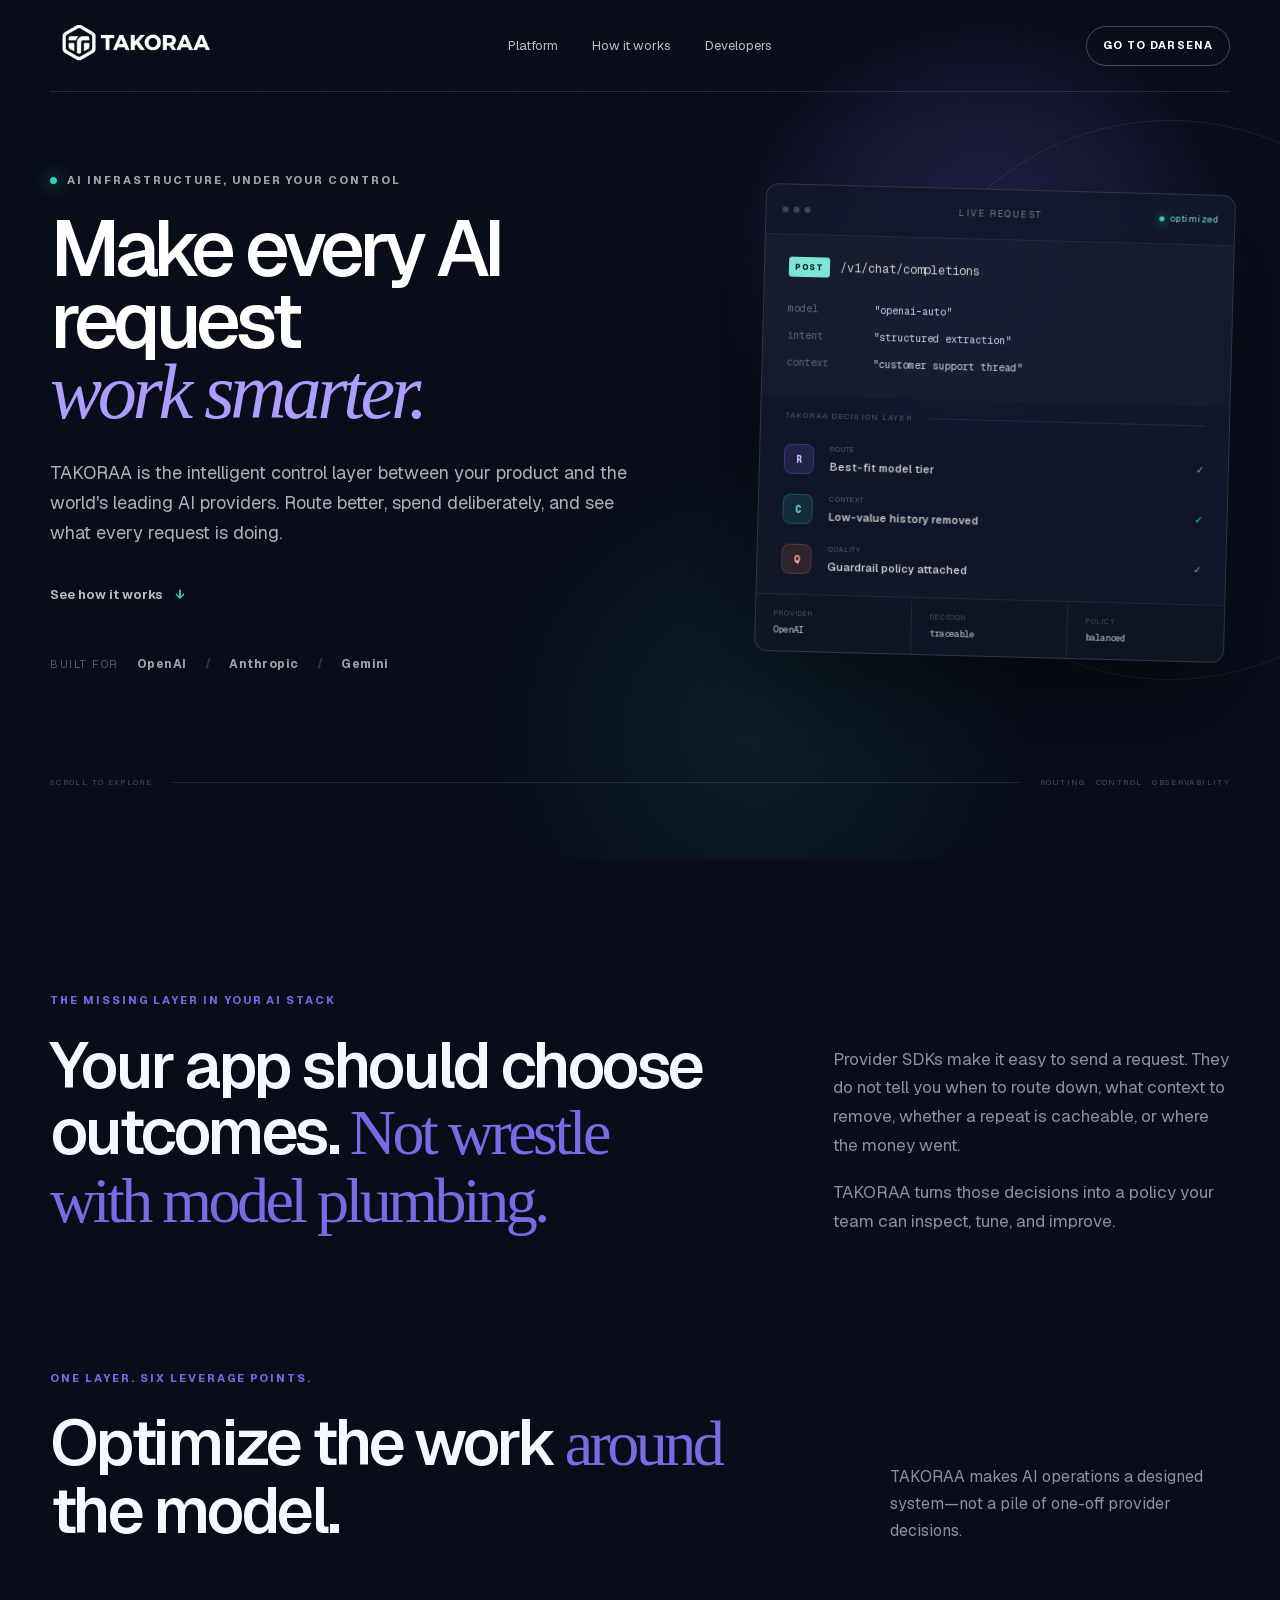
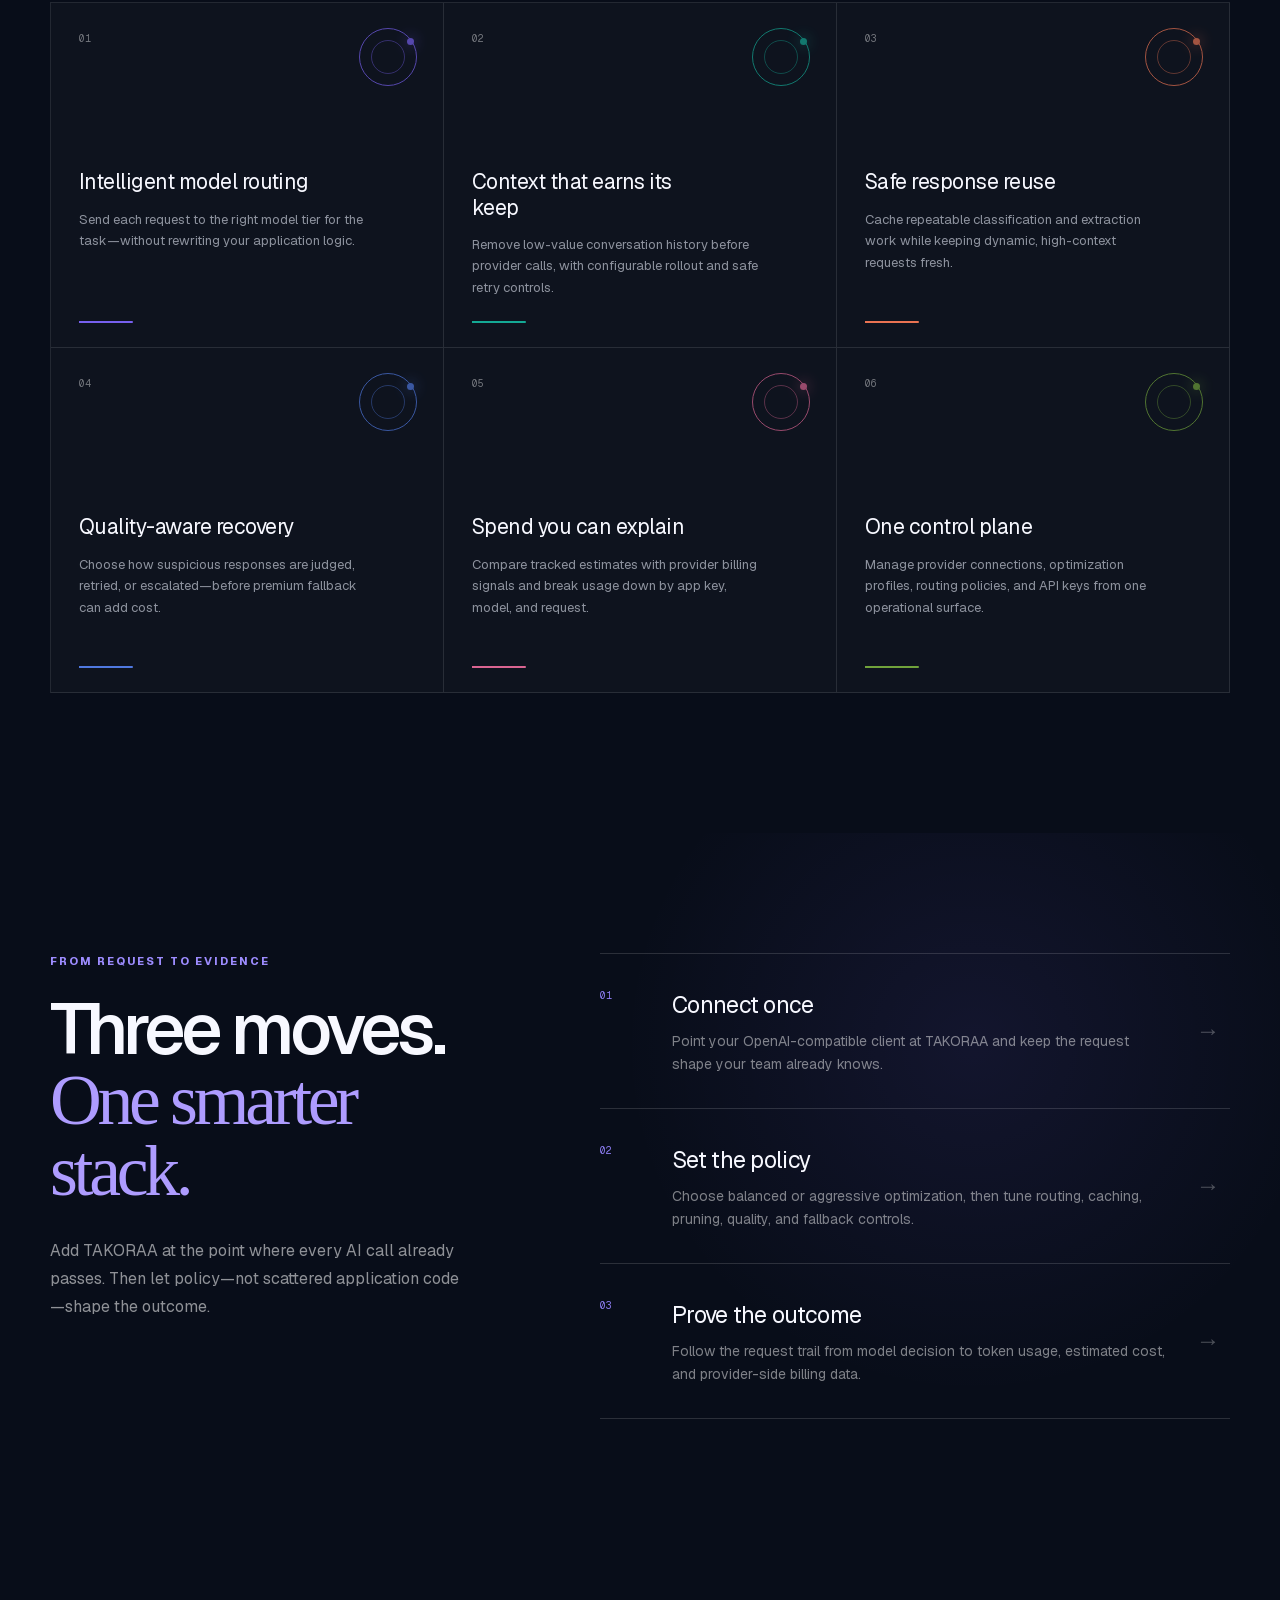
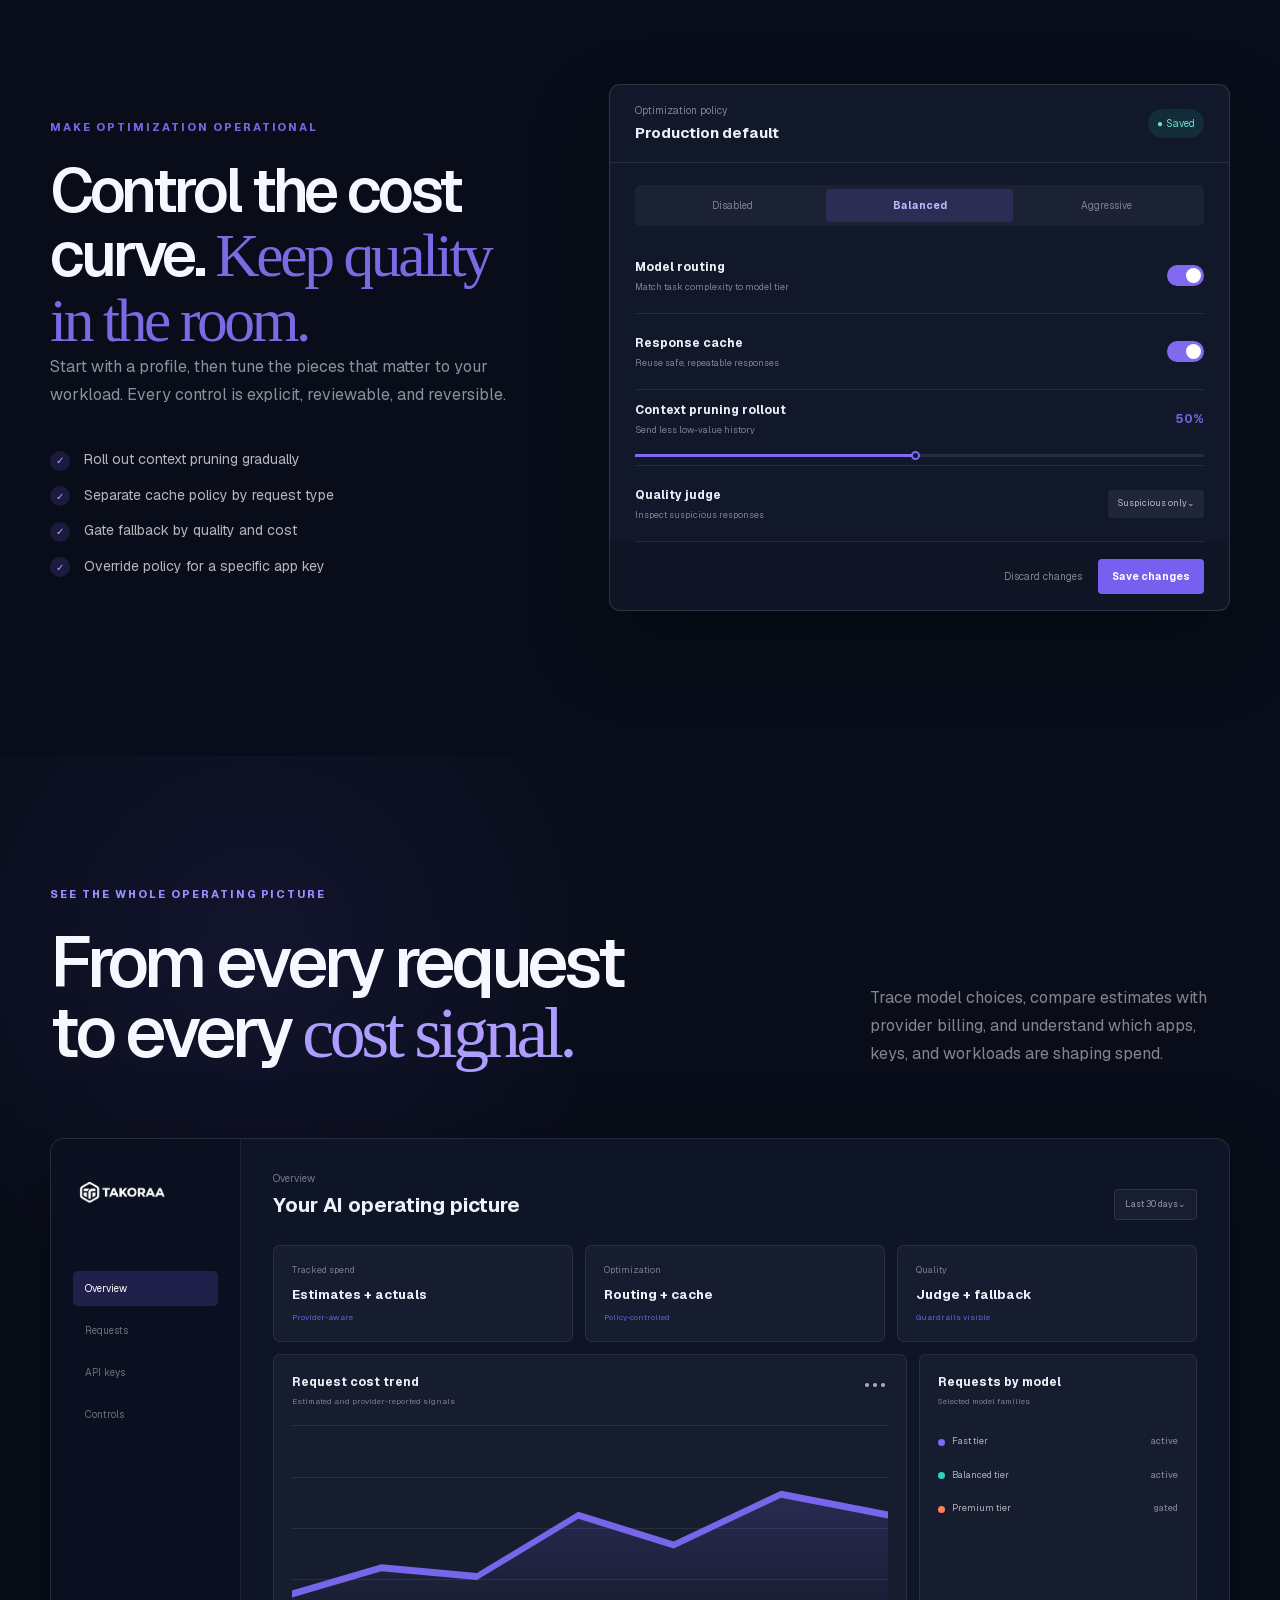
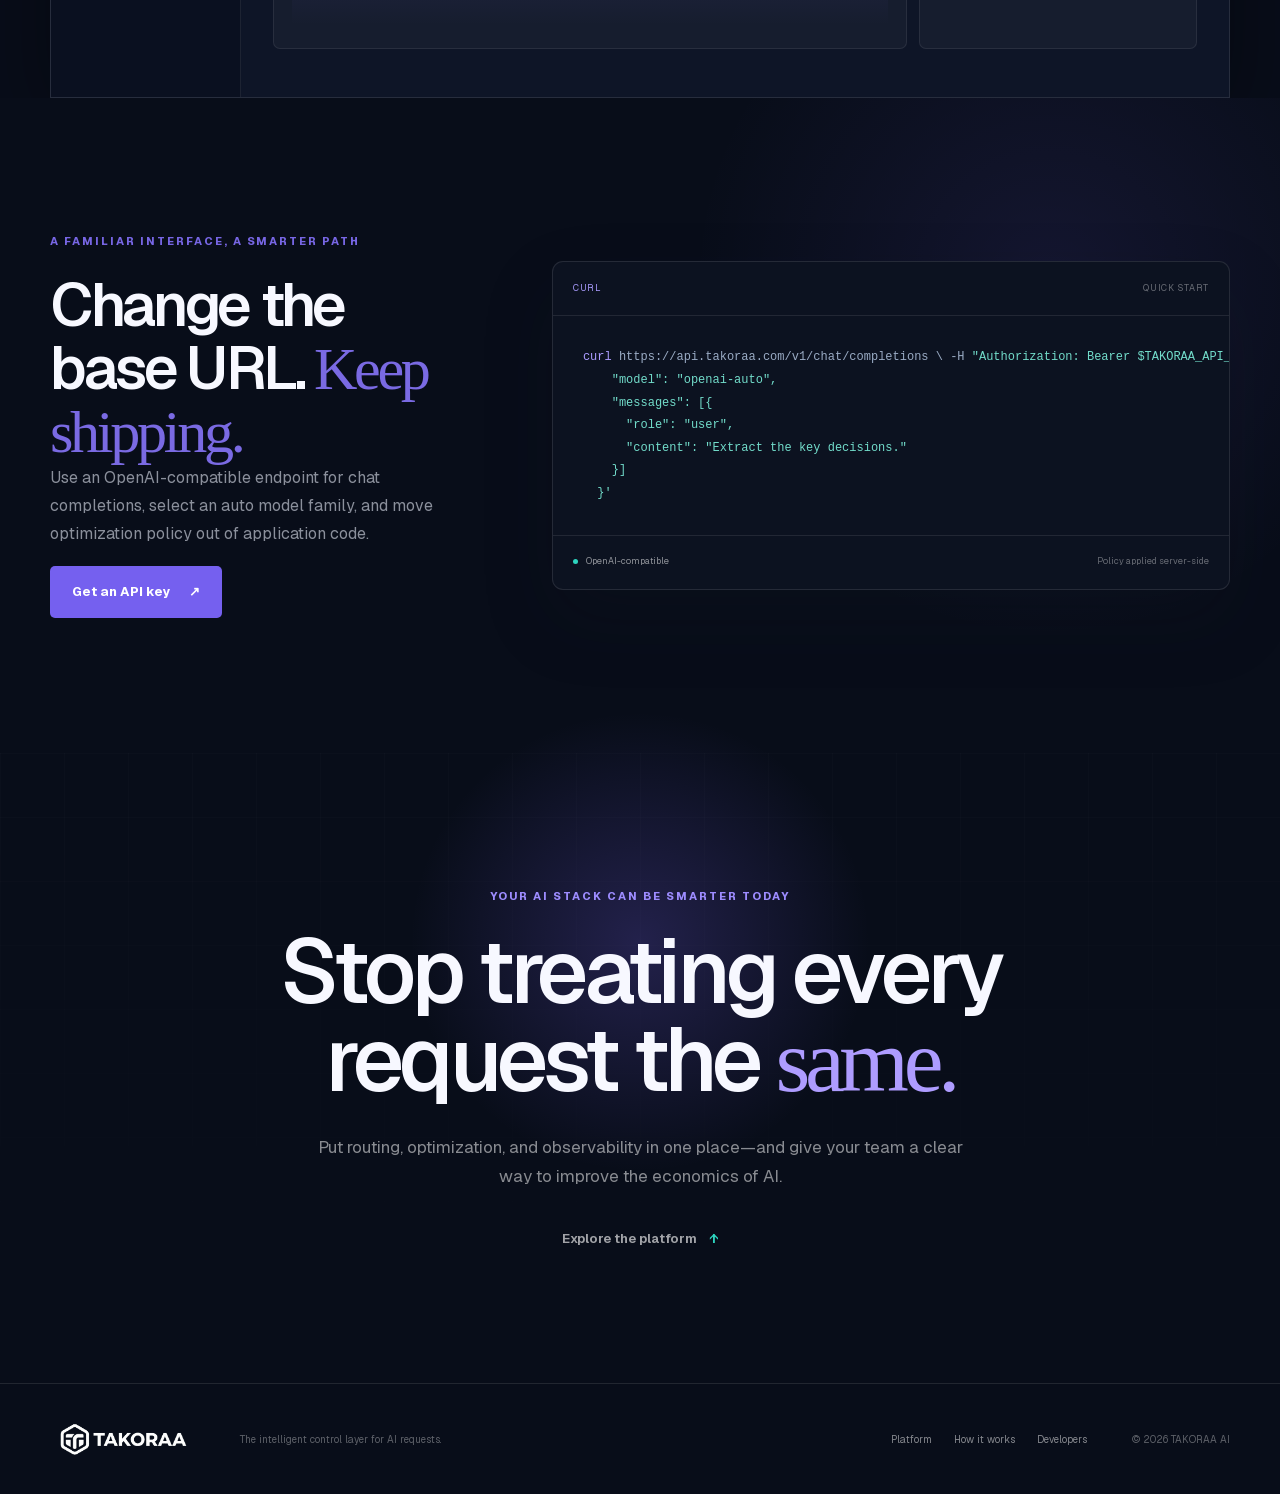
==== commit 10c49c62: "Add DARSENA link to site header" ====
--- a/index.html
+++ b/index.html
@@ -1,7 +1,7 @@
-<!DOCTYPE html><html lang="en"><head><meta charSet="utf-8"/><meta name="viewport" content="width=device-width, initial-scale=1"/><link rel="preload" href="/_next/static/media/797e433ab948586e-s.p.08e28id.o-okb.woff2" as="font" crossorigin="" type="font/woff2"/><link rel="preload" href="/_next/static/media/caa3a2e1cccd8315-s.p.09~u27dqhyhd6.woff2" as="font" crossorigin="" type="font/woff2"/><link rel="preload" href="/takoraa-logo-white.png" as="image"/><link rel="stylesheet" href="/_next/static/chunks/0~jh7t9copfub.css" data-precedence="next"/><link rel="preload" as="script" fetchPriority="low" href="/_next/static/chunks/15xrurgzs99gv.js"/><script src="/_next/static/chunks/0r8nt2o8muejo.js" async=""></script><script src="/_next/static/chunks/07lhk_q6pmm3r.js" async=""></script><script src="/_next/static/chunks/turbopack-0l2a5lou.xw1r.js" async=""></script><script src="/_next/static/chunks/0dbhjjzl8qfwv.js" async=""></script><meta name="next-size-adjust" content=""/><title>TAKORAA AI — Make Every AI Request Work Smarter</title><meta name="description" content="The intelligent control layer for AI requests. Route models, optimize context, control spend, and understand every request across leading AI providers."/><meta property="og:title" content="TAKORAA AI — Make Every AI Request Work Smarter"/><meta property="og:description" content="The intelligent control layer for AI requests. Route models, optimize context, control spend, and understand every request across leading AI providers."/><meta property="og:url" content="https://takoraa.com"/><meta property="og:site_name" content="TAKORAA AI"/><meta property="og:image" content="https://takoraa.com/og.png"/><meta property="og:image:width" content="1536"/><meta property="og:image:height" content="1024"/><meta property="og:image:alt" content="TAKORAA AI — Intelligent control for every AI request"/><meta property="og:type" content="website"/><meta name="twitter:card" content="summary_large_image"/><meta name="twitter:title" content="TAKORAA AI — Make Every AI Request Work Smarter"/><meta name="twitter:description" content="The intelligent control layer for AI requests. Route models, optimize context, control spend, and understand every request across leading AI providers."/><meta name="twitter:image" content="https://takoraa.com/og.png"/><link rel="shortcut icon" href="/takoraa-logo.png"/><link rel="icon" href="/takoraa-logo.png"/><script src="/_next/static/chunks/03~yq9q893hmn.js" noModule=""></script></head><body class="geist_a71539c9-module__T19VSG__variable geist_mono_8d43a2aa-module__8Li5zG__variable"><div hidden=""><!--$--><!--/$--></div><main><section class="hero" id="top"><div class="hero-grid" aria-hidden="true"></div><header class="site-header shell"><a class="brand-link" href="#top" aria-label="TAKORAA home"><span class="brand" aria-label="TAKORAA"><img class="brand-logo" src="/takoraa-logo-white.png" alt="TAKORAA"/></span></a><nav class="nav-links" aria-label="Primary navigation"><a href="#platform">Platform</a><a href="#how-it-works">How it works</a><a href="#developers">Developers</a></nav></header><div class="hero-content shell"><div class="hero-copy"><p class="eyebrow"><span></span> AI infrastructure, under your control</p><h1>Make every AI request <em>work smarter.</em></h1><p class="hero-lede">TAKORAA is the intelligent control layer between your product and the world&#x27;s leading AI providers. Route better, spend deliberately, and see what every request is doing.</p><div class="hero-actions"><a class="text-link" href="#how-it-works">See how it works <span aria-hidden="true">↓</span></a></div><div class="provider-row" aria-label="Supported provider families"><span>Built for</span><strong>OpenAI</strong><strong>Anthropic</strong><strong>Gemini</strong></div></div><div class="routing-card" aria-label="TAKORAA request routing example"><div class="routing-topbar"><div class="window-dots" aria-hidden="true"><span></span><span></span><span></span></div><span>LIVE REQUEST</span><span class="live-chip"><i></i> optimized</span></div><div class="request-block"><div class="request-heading"><span class="method-chip">POST</span><code>/v1/chat/completions</code></div><div class="code-line"><span>model</span><strong>&quot;openai-auto&quot;</strong></div><div class="code-line"><span>intent</span><strong>&quot;structured extraction&quot;</strong></div><div class="code-line"><span>context</span><strong>&quot;customer support thread&quot;</strong></div></div><div class="decision-divider"><span>TAKORAA DECISION LAYER</span><i aria-hidden="true"></i></div><div class="decision-stack"><div class="decision-row"><span class="decision-icon violet">R</span><div><small>ROUTE</small><strong>Best-fit model tier</strong></div><span class="done">✓</span></div><div class="decision-row"><span class="decision-icon cyan">C</span><div><small>CONTEXT</small><strong>Low-value history removed</strong></div><span class="done">✓</span></div><div class="decision-row"><span class="decision-icon orange">Q</span><div><small>QUALITY</small><strong>Guardrail policy attached</strong></div><span class="done">✓</span></div></div><div class="routing-footer"><div><span>Provider</span><strong>OpenAI</strong></div><div><span>Decision</span><strong>traceable</strong></div><div><span>Policy</span><strong>balanced</strong></div></div></div></div><div class="hero-foot shell"><span>SCROLL TO EXPLORE</span><div aria-hidden="true"></div><span>ROUTING · CONTROL · OBSERVABILITY</span></div></section><section class="manifesto section-shell" id="platform"><p class="section-kicker">The missing layer in your AI stack</p><div class="manifesto-grid"><h2>Your app should choose outcomes. <span>Not wrestle with model plumbing.</span></h2><div><p>Provider SDKs make it easy to send a request. They do not tell you when to route down, what context to remove, whether a repeat is cacheable, or where the money went.</p><p>TAKORAA turns those decisions into a policy your team can inspect, tune, and improve.</p></div></div></section><section class="features section-shell" aria-labelledby="features-title"><div class="section-heading"><div><p class="section-kicker">One layer. Six leverage points.</p><h2 id="features-title">Optimize the work <span>around</span> the model.</h2></div><p>TAKORAA makes AI operations a designed system—not a pile of one-off provider decisions.</p></div><div class="feature-grid"><article class="feature-card violet"><div class="feature-number">01</div><div class="feature-orbit" aria-hidden="true"><span></span></div><h3>Intelligent model routing</h3><p>Send each request to the right model tier for the task—without rewriting your application logic.</p><div class="feature-line" aria-hidden="true"></div></article><article class="feature-card cyan"><div class="feature-number">02</div><div class="feature-orbit" aria-hidden="true"><span></span></div><h3>Context that earns its keep</h3><p>Remove low-value conversation history before provider calls, with configurable rollout and safe retry controls.</p><div class="feature-line" aria-hidden="true"></div></article><article class="feature-card orange"><div class="feature-number">03</div><div class="feature-orbit" aria-hidden="true"><span></span></div><h3>Safe response reuse</h3><p>Cache repeatable classification and extraction work while keeping dynamic, high-context requests fresh.</p><div class="feature-line" aria-hidden="true"></div></article><article class="feature-card blue"><div class="feature-number">04</div><div class="feature-orbit" aria-hidden="true"><span></span></div><h3>Quality-aware recovery</h3><p>Choose how suspicious responses are judged, retried, or escalated—before premium fallback can add cost.</p><div class="feature-line" aria-hidden="true"></div></article><article class="feature-card rose"><div class="feature-number">05</div><div class="feature-orbit" aria-hidden="true"><span></span></div><h3>Spend you can explain</h3><p>Compare tracked estimates with provider billing signals and break usage down by app key, model, and request.</p><div class="feature-line" aria-hidden="true"></div></article><article class="feature-card lime"><div class="feature-number">06</div><div class="feature-orbit" aria-hidden="true"><span></span></div><h3>One control plane</h3><p>Manage provider connections, optimization profiles, routing policies, and API keys from one operational surface.</p><div class="feature-line" aria-hidden="true"></div></article></div></section><section class="process" id="how-it-works"><div class="section-shell process-inner"><div class="process-intro"><p class="section-kicker light">From request to evidence</p><h2>Three moves.<br/><span>One smarter stack.</span></h2><p>Add TAKORAA at the point where every AI call already passes. Then let policy—not scattered application code—shape the outcome.</p></div><div class="process-list"><article class="process-step"><span>01</span><div><h3>Connect once</h3><p>Point your OpenAI-compatible client at TAKORAA and keep the request shape your team already knows.</p></div><i aria-hidden="true">→</i></article><article class="process-step"><span>02</span><div><h3>Set the policy</h3><p>Choose balanced or aggressive optimization, then tune routing, caching, pruning, quality, and fallback controls.</p></div><i aria-hidden="true">→</i></article><article class="process-step"><span>03</span><div><h3>Prove the outcome</h3><p>Follow the request trail from model decision to token usage, estimated cost, and provider-side billing data.</p></div><i aria-hidden="true">→</i></article></div></div></section><section class="control-section section-shell" aria-labelledby="control-title"><div class="control-copy"><p class="section-kicker">Make optimization operational</p><h2 id="control-title">Control the cost curve. <span>Keep quality in the room.</span></h2><p>Start with a profile, then tune the pieces that matter to your workload. Every control is explicit, reviewable, and reversible.</p><ul class="check-list"><li><span>✓</span> Roll out context pruning gradually</li><li><span>✓</span> Separate cache policy by request type</li><li><span>✓</span> Gate fallback by quality and cost</li><li><span>✓</span> Override policy for a specific app key</li></ul></div><div class="control-panel" aria-label="Optimization controls example"><div class="panel-head"><div><span>Optimization policy</span><strong>Production default</strong></div><span class="saved-chip">● Saved</span></div><div class="profile-tabs"><span>Disabled</span><span class="active">Balanced</span><span>Aggressive</span></div><div class="control-row"><div><strong>Model routing</strong><span>Match task complexity to model tier</span></div><i class="toggle on" aria-label="Enabled"></i></div><div class="control-row"><div><strong>Response cache</strong><span>Reuse safe, repeatable responses</span></div><i class="toggle on" aria-label="Enabled"></i></div><div class="control-row context-row"><div><strong>Context pruning rollout</strong><span>Send less low-value history</span></div><strong>50%</strong><div class="range" aria-hidden="true"><span></span></div></div><div class="control-row"><div><strong>Quality judge</strong><span>Inspect suspicious responses</span></div><span class="select-pill">Suspicious only⌄</span></div><div class="panel-actions"><span>Discard changes</span><strong>Save changes</strong></div></div></section><section class="observability"><div class="section-shell observability-heading"><div><p class="section-kicker light">See the whole operating picture</p><h2>From every request<br/>to every <span>cost signal.</span></h2></div><p>Trace model choices, compare estimates with provider billing, and understand which apps, keys, and workloads are shaping spend.</p></div><div class="dashboard-frame section-shell" aria-label="TAKORAA observability dashboard example"><div class="dash-sidebar"><span class="brand" aria-label="TAKORAA"><img class="brand-logo" src="/takoraa-logo-white.png" alt="TAKORAA"/></span><div class="dash-nav"><span class="active">Overview</span><span>Requests</span><span>API keys</span><span>Controls</span></div></div><div class="dash-main"><div class="dash-title"><div><span>Overview</span><strong>Your AI operating picture</strong></div><span>Last 30 days⌄</span></div><div class="dash-stats"><article><span>Tracked spend</span><strong>Estimates + actuals</strong><small>Provider-aware</small></article><article><span>Optimization</span><strong>Routing + cache</strong><small>Policy-controlled</small></article><article><span>Quality</span><strong>Judge + fallback</strong><small>Guardrails visible</small></article></div><div class="dash-grid"><article class="chart-card"><div class="card-title"><div><strong>Request cost trend</strong><span>Estimated and provider-reported signals</span></div><i>•••</i></div><div class="chart-area" aria-hidden="true"><div class="chart-lines"><i></i><i></i><i></i><i></i></div><div class="area-shape"></div><div class="chart-line"><span></span><span></span><span></span><span></span><span></span><span></span></div></div></article><article class="model-card"><div class="card-title"><div><strong>Requests by model</strong><span>Selected model families</span></div></div><div class="model-list"><p><span><i class="dot purple"></i>Fast tier</span><b>active</b></p><p><span><i class="dot cyan"></i>Balanced tier</span><b>active</b></p><p><span><i class="dot orange"></i>Premium tier</span><b>gated</b></p></div></article></div></div></div></section><section class="developer-section" id="developers"><div class="section-shell developer-grid"><div class="developer-copy"><p class="section-kicker">A familiar interface, a smarter path</p><h2>Change the base URL. <span>Keep shipping.</span></h2><p>Use an OpenAI-compatible endpoint for chat completions, select an auto model family, and move optimization policy out of application code.</p><a class="button button-dark" href="https://dashboard.takoraa.com">Get an API key <span aria-hidden="true">↗</span></a></div><div class="code-card"><div class="code-card-head"><span>cURL</span><span>Quick start</span></div><pre><code><span class="code-purple">curl</span> https://api.takoraa.com/v1/chat/completions \ -H <span class="code-green">&quot;Authorization: Bearer $TAKORAA_API_KEY&quot;</span> \ -H <span class="code-green">&quot;Content-Type: application/json&quot;</span> \ -d <span class="code-green">&#x27;<!-- -->{
+<!DOCTYPE html><html lang="en"><head><meta charSet="utf-8"/><meta name="viewport" content="width=device-width, initial-scale=1"/><link rel="preload" href="/_next/static/media/797e433ab948586e-s.p.08e28id.o-okb.woff2" as="font" crossorigin="" type="font/woff2"/><link rel="preload" href="/_next/static/media/caa3a2e1cccd8315-s.p.09~u27dqhyhd6.woff2" as="font" crossorigin="" type="font/woff2"/><link rel="preload" href="/takoraa-logo-white.png" as="image"/><link rel="stylesheet" href="/_next/static/chunks/0~jh7t9copfub.css" data-precedence="next"/><link rel="preload" as="script" fetchPriority="low" href="/_next/static/chunks/15xrurgzs99gv.js"/><script src="/_next/static/chunks/0r8nt2o8muejo.js" async=""></script><script src="/_next/static/chunks/07lhk_q6pmm3r.js" async=""></script><script src="/_next/static/chunks/turbopack-0l2a5lou.xw1r.js" async=""></script><script src="/_next/static/chunks/0dbhjjzl8qfwv.js" async=""></script><meta name="next-size-adjust" content=""/><title>TAKORAA AI — Make Every AI Request Work Smarter</title><meta name="description" content="The intelligent control layer for AI requests. Route models, optimize context, control spend, and understand every request across leading AI providers."/><meta property="og:title" content="TAKORAA AI — Make Every AI Request Work Smarter"/><meta property="og:description" content="The intelligent control layer for AI requests. Route models, optimize context, control spend, and understand every request across leading AI providers."/><meta property="og:url" content="https://takoraa.com"/><meta property="og:site_name" content="TAKORAA AI"/><meta property="og:image" content="https://takoraa.com/og.png"/><meta property="og:image:width" content="1536"/><meta property="og:image:height" content="1024"/><meta property="og:image:alt" content="TAKORAA AI — Intelligent control for every AI request"/><meta property="og:type" content="website"/><meta name="twitter:card" content="summary_large_image"/><meta name="twitter:title" content="TAKORAA AI — Make Every AI Request Work Smarter"/><meta name="twitter:description" content="The intelligent control layer for AI requests. Route models, optimize context, control spend, and understand every request across leading AI providers."/><meta name="twitter:image" content="https://takoraa.com/og.png"/><link rel="shortcut icon" href="/takoraa-logo.png"/><link rel="icon" href="/takoraa-logo.png"/><script src="/_next/static/chunks/03~yq9q893hmn.js" noModule=""></script></head><body class="geist_a71539c9-module__T19VSG__variable geist_mono_8d43a2aa-module__8Li5zG__variable"><div hidden=""><!--$--><!--/$--></div><main><section class="hero" id="top"><div class="hero-grid" aria-hidden="true"></div><header class="site-header shell"><a class="brand-link" href="#top" aria-label="TAKORAA home"><span class="brand" aria-label="TAKORAA"><img class="brand-logo" src="/takoraa-logo-white.png" alt="TAKORAA"/></span></a><nav class="nav-links" aria-label="Primary navigation"><a href="#platform">Platform</a><a href="#how-it-works">How it works</a><a href="#developers">Developers</a></nav><a class="darsena-link" href="https://darsena.takoraa.com" aria-label="Go to DARSENA">Go to DARSENA</a></header><div class="hero-content shell"><div class="hero-copy"><p class="eyebrow"><span></span> AI infrastructure, under your control</p><h1>Make every AI request <em>work smarter.</em></h1><p class="hero-lede">TAKORAA is the intelligent control layer between your product and the world&#x27;s leading AI providers. Route better, spend deliberately, and see what every request is doing.</p><div class="hero-actions"><a class="text-link" href="#how-it-works">See how it works <span aria-hidden="true">↓</span></a></div><div class="provider-row" aria-label="Supported provider families"><span>Built for</span><strong>OpenAI</strong><strong>Anthropic</strong><strong>Gemini</strong></div></div><div class="routing-card" aria-label="TAKORAA request routing example"><div class="routing-topbar"><div class="window-dots" aria-hidden="true"><span></span><span></span><span></span></div><span>LIVE REQUEST</span><span class="live-chip"><i></i> optimized</span></div><div class="request-block"><div class="request-heading"><span class="method-chip">POST</span><code>/v1/chat/completions</code></div><div class="code-line"><span>model</span><strong>&quot;openai-auto&quot;</strong></div><div class="code-line"><span>intent</span><strong>&quot;structured extraction&quot;</strong></div><div class="code-line"><span>context</span><strong>&quot;customer support thread&quot;</strong></div></div><div class="decision-divider"><span>TAKORAA DECISION LAYER</span><i aria-hidden="true"></i></div><div class="decision-stack"><div class="decision-row"><span class="decision-icon violet">R</span><div><small>ROUTE</small><strong>Best-fit model tier</strong></div><span class="done">✓</span></div><div class="decision-row"><span class="decision-icon cyan">C</span><div><small>CONTEXT</small><strong>Low-value history removed</strong></div><span class="done">✓</span></div><div class="decision-row"><span class="decision-icon orange">Q</span><div><small>QUALITY</small><strong>Guardrail policy attached</strong></div><span class="done">✓</span></div></div><div class="routing-footer"><div><span>Provider</span><strong>OpenAI</strong></div><div><span>Decision</span><strong>traceable</strong></div><div><span>Policy</span><strong>balanced</strong></div></div></div></div><div class="hero-foot shell"><span>SCROLL TO EXPLORE</span><div aria-hidden="true"></div><span>ROUTING · CONTROL · OBSERVABILITY</span></div></section><section class="manifesto section-shell" id="platform"><p class="section-kicker">The missing layer in your AI stack</p><div class="manifesto-grid"><h2>Your app should choose outcomes. <span>Not wrestle with model plumbing.</span></h2><div><p>Provider SDKs make it easy to send a request. They do not tell you when to route down, what context to remove, whether a repeat is cacheable, or where the money went.</p><p>TAKORAA turns those decisions into a policy your team can inspect, tune, and improve.</p></div></div></section><section class="features section-shell" aria-labelledby="features-title"><div class="section-heading"><div><p class="section-kicker">One layer. Six leverage points.</p><h2 id="features-title">Optimize the work <span>around</span> the model.</h2></div><p>TAKORAA makes AI operations a designed system—not a pile of one-off provider decisions.</p></div><div class="feature-grid"><article class="feature-card violet"><div class="feature-number">01</div><div class="feature-orbit" aria-hidden="true"><span></span></div><h3>Intelligent model routing</h3><p>Send each request to the right model tier for the task—without rewriting your application logic.</p><div class="feature-line" aria-hidden="true"></div></article><article class="feature-card cyan"><div class="feature-number">02</div><div class="feature-orbit" aria-hidden="true"><span></span></div><h3>Context that earns its keep</h3><p>Remove low-value conversation history before provider calls, with configurable rollout and safe retry controls.</p><div class="feature-line" aria-hidden="true"></div></article><article class="feature-card orange"><div class="feature-number">03</div><div class="feature-orbit" aria-hidden="true"><span></span></div><h3>Safe response reuse</h3><p>Cache repeatable classification and extraction work while keeping dynamic, high-context requests fresh.</p><div class="feature-line" aria-hidden="true"></div></article><article class="feature-card blue"><div class="feature-number">04</div><div class="feature-orbit" aria-hidden="true"><span></span></div><h3>Quality-aware recovery</h3><p>Choose how suspicious responses are judged, retried, or escalated—before premium fallback can add cost.</p><div class="feature-line" aria-hidden="true"></div></article><article class="feature-card rose"><div class="feature-number">05</div><div class="feature-orbit" aria-hidden="true"><span></span></div><h3>Spend you can explain</h3><p>Compare tracked estimates with provider billing signals and break usage down by app key, model, and request.</p><div class="feature-line" aria-hidden="true"></div></article><article class="feature-card lime"><div class="feature-number">06</div><div class="feature-orbit" aria-hidden="true"><span></span></div><h3>One control plane</h3><p>Manage provider connections, optimization profiles, routing policies, and API keys from one operational surface.</p><div class="feature-line" aria-hidden="true"></div></article></div></section><section class="process" id="how-it-works"><div class="section-shell process-inner"><div class="process-intro"><p class="section-kicker light">From request to evidence</p><h2>Three moves.<br/><span>One smarter stack.</span></h2><p>Add TAKORAA at the point where every AI call already passes. Then let policy—not scattered application code—shape the outcome.</p></div><div class="process-list"><article class="process-step"><span>01</span><div><h3>Connect once</h3><p>Point your OpenAI-compatible client at TAKORAA and keep the request shape your team already knows.</p></div><i aria-hidden="true">→</i></article><article class="process-step"><span>02</span><div><h3>Set the policy</h3><p>Choose balanced or aggressive optimization, then tune routing, caching, pruning, quality, and fallback controls.</p></div><i aria-hidden="true">→</i></article><article class="process-step"><span>03</span><div><h3>Prove the outcome</h3><p>Follow the request trail from model decision to token usage, estimated cost, and provider-side billing data.</p></div><i aria-hidden="true">→</i></article></div></div></section><section class="control-section section-shell" aria-labelledby="control-title"><div class="control-copy"><p class="section-kicker">Make optimization operational</p><h2 id="control-title">Control the cost curve. <span>Keep quality in the room.</span></h2><p>Start with a profile, then tune the pieces that matter to your workload. Every control is explicit, reviewable, and reversible.</p><ul class="check-list"><li><span>✓</span> Roll out context pruning gradually</li><li><span>✓</span> Separate cache policy by request type</li><li><span>✓</span> Gate fallback by quality and cost</li><li><span>✓</span> Override policy for a specific app key</li></ul></div><div class="control-panel" aria-label="Optimization controls example"><div class="panel-head"><div><span>Optimization policy</span><strong>Production default</strong></div><span class="saved-chip">● Saved</span></div><div class="profile-tabs"><span>Disabled</span><span class="active">Balanced</span><span>Aggressive</span></div><div class="control-row"><div><strong>Model routing</strong><span>Match task complexity to model tier</span></div><i class="toggle on" aria-label="Enabled"></i></div><div class="control-row"><div><strong>Response cache</strong><span>Reuse safe, repeatable responses</span></div><i class="toggle on" aria-label="Enabled"></i></div><div class="control-row context-row"><div><strong>Context pruning rollout</strong><span>Send less low-value history</span></div><strong>50%</strong><div class="range" aria-hidden="true"><span></span></div></div><div class="control-row"><div><strong>Quality judge</strong><span>Inspect suspicious responses</span></div><span class="select-pill">Suspicious only⌄</span></div><div class="panel-actions"><span>Discard changes</span><strong>Save changes</strong></div></div></section><section class="observability"><div class="section-shell observability-heading"><div><p class="section-kicker light">See the whole operating picture</p><h2>From every request<br/>to every <span>cost signal.</span></h2></div><p>Trace model choices, compare estimates with provider billing, and understand which apps, keys, and workloads are shaping spend.</p></div><div class="dashboard-frame section-shell" aria-label="TAKORAA observability dashboard example"><div class="dash-sidebar"><span class="brand" aria-label="TAKORAA"><img class="brand-logo" src="/takoraa-logo-white.png" alt="TAKORAA"/></span><div class="dash-nav"><span class="active">Overview</span><span>Requests</span><span>API keys</span><span>Controls</span></div></div><div class="dash-main"><div class="dash-title"><div><span>Overview</span><strong>Your AI operating picture</strong></div><span>Last 30 days⌄</span></div><div class="dash-stats"><article><span>Tracked spend</span><strong>Estimates + actuals</strong><small>Provider-aware</small></article><article><span>Optimization</span><strong>Routing + cache</strong><small>Policy-controlled</small></article><article><span>Quality</span><strong>Judge + fallback</strong><small>Guardrails visible</small></article></div><div class="dash-grid"><article class="chart-card"><div class="card-title"><div><strong>Request cost trend</strong><span>Estimated and provider-reported signals</span></div><i>•••</i></div><div class="chart-area" aria-hidden="true"><div class="chart-lines"><i></i><i></i><i></i><i></i></div><div class="area-shape"></div><div class="chart-line"><span></span><span></span><span></span><span></span><span></span><span></span></div></div></article><article class="model-card"><div class="card-title"><div><strong>Requests by model</strong><span>Selected model families</span></div></div><div class="model-list"><p><span><i class="dot purple"></i>Fast tier</span><b>active</b></p><p><span><i class="dot cyan"></i>Balanced tier</span><b>active</b></p><p><span><i class="dot orange"></i>Premium tier</span><b>gated</b></p></div></article></div></div></div></section><section class="developer-section" id="developers"><div class="section-shell developer-grid"><div class="developer-copy"><p class="section-kicker">A familiar interface, a smarter path</p><h2>Change the base URL. <span>Keep shipping.</span></h2><p>Use an OpenAI-compatible endpoint for chat completions, select an auto model family, and move optimization policy out of application code.</p><a class="button button-dark" href="https://dashboard.takoraa.com">Get an API key <span aria-hidden="true">↗</span></a></div><div class="code-card"><div class="code-card-head"><span>cURL</span><span>Quick start</span></div><pre><code><span class="code-purple">curl</span> https://api.takoraa.com/v1/chat/completions \ -H <span class="code-green">&quot;Authorization: Bearer $TAKORAA_API_KEY&quot;</span> \ -H <span class="code-green">&quot;Content-Type: application/json&quot;</span> \ -d <span class="code-green">&#x27;<!-- -->{
     &quot;model&quot;: &quot;openai-auto&quot;,
     &quot;messages&quot;: [{
       &quot;role&quot;: &quot;user&quot;,
       &quot;content&quot;: &quot;Extract the key decisions.&quot;
     }]
-  }<!-- -->&#x27;</span></code></pre><div class="code-foot"><span><i></i> OpenAI-compatible</span><span>Policy applied server-side</span></div></div></div></section><section class="final-cta"><div class="cta-grid" aria-hidden="true"></div><div class="section-shell cta-content"><p class="section-kicker light">Your AI stack can be smarter today</p><h2>Stop treating every<br/>request the <span>same.</span></h2><p>Put routing, optimization, and observability in one place—and give your team a clear way to improve the economics of AI.</p><div class="hero-actions centered"><a class="text-link light-link" href="#platform">Explore the platform <span aria-hidden="true">↑</span></a></div></div></section><footer class="footer"><div class="section-shell footer-inner"><span class="brand" aria-label="TAKORAA"><img class="brand-logo" src="/takoraa-logo-white.png" alt="TAKORAA"/></span><p>The intelligent control layer for AI requests.</p><div><a href="#platform">Platform</a><a href="#how-it-works">How it works</a><a href="#developers">Developers</a></div><span>© 2026 TAKORAA AI</span></div></footer></main><!--$--><!--/$--><script src="/_next/static/chunks/15xrurgzs99gv.js" id="_R_" async=""></script><script>(self.__next_f=self.__next_f||[]).push([0])</script><script>self.__next_f.push([1,"1:\"$Sreact.fragment\"\n2:I[39756,[\"/_next/static/chunks/0dbhjjzl8qfwv.js\"],\"default\"]\n3:I[37457,[\"/_next/static/chunks/0dbhjjzl8qfwv.js\"],\"default\"]\n14:I[68027,[\"/_next/static/chunks/0dbhjjzl8qfwv.js\"],\"default\",1]\n:HL[\"/_next/static/chunks/0~jh7t9copfub.css\",\"style\"]\n:HL[\"/_next/static/media/797e433ab948586e-s.p.08e28id.o-okb.woff2\",\"font\",{\"crossOrigin\":\"\",\"type\":\"font/woff2\"}]\n:HL[\"/_next/static/media/caa3a2e1cccd8315-s.p.09~u27dqhyhd6.woff2\",\"font\",{\"crossOrigin\":\"\",\"type\":\"font/woff2\"}]\n:HL[\"/takoraa-logo-white.png\",\"image\"]\n"])</script><script>self.__next_f.push([1,"0:{\"P\":null,\"c\":[\"\",\"\"],\"q\":\"\",\"i\":false,\"f\":[[[\"\",{\"children\":[\"__PAGE__\",{}]},\"$undefined\",\"$undefined\",16],[[\"$\",\"$1\",\"c\",{\"children\":[[[\"$\",\"link\",\"0\",{\"rel\":\"stylesheet\",\"href\":\"/_next/static/chunks/0~jh7t9copfub.css\",\"precedence\":\"next\",\"crossOrigin\":\"$undefined\",\"nonce\":\"$undefined\"}],[\"$\",\"script\",\"script-0\",{\"src\":\"/_next/static/chunks/0dbhjjzl8qfwv.js\",\"async\":true,\"nonce\":\"$undefined\"}]],[\"$\",\"html\",null,{\"lang\":\"en\",\"children\":[\"$\",\"body\",null,{\"className\":\"geist_a71539c9-module__T19VSG__variable geist_mono_8d43a2aa-module__8Li5zG__variable\",\"children\":[\"$\",\"$L2\",null,{\"parallelRouterKey\":\"children\",\"error\":\"$undefined\",\"errorStyles\":\"$undefined\",\"errorScripts\":\"$undefined\",\"template\":[\"$\",\"$L3\",null,{}],\"templateStyles\":\"$undefined\",\"templateScripts\":\"$undefined\",\"notFound\":[[[\"$\",\"title\",null,{\"children\":\"404: This page could not be found.\"}],[\"$\",\"div\",null,{\"style\":{\"fontFamily\":\"system-ui,\\\"Segoe UI\\\",Roboto,Helvetica,Arial,sans-serif,\\\"Apple Color Emoji\\\",\\\"Segoe UI Emoji\\\"\",\"height\":\"100vh\",\"textAlign\":\"center\",\"display\":\"flex\",\"flexDirection\":\"column\",\"alignItems\":\"center\",\"justifyContent\":\"center\"},\"children\":[\"$\",\"div\",null,{\"children\":[[\"$\",\"style\",null,{\"dangerouslySetInnerHTML\":{\"__html\":\"body{color:#000;background:#fff;margin:0}.next-error-h1{border-right:1px solid rgba(0,0,0,.3)}@media (prefers-color-scheme:dark){body{color:#fff;background:#000}.next-error-h1{border-right:1px solid rgba(255,255,255,.3)}}\"}}],[\"$\",\"h1\",null,{\"className\":\"next-error-h1\",\"style\":{\"display\":\"inline-block\",\"margin\":\"0 20px 0 0\",\"padding\":\"0 23px 0 0\",\"fontSize\":24,\"fontWeight\":500,\"verticalAlign\":\"top\",\"lineHeight\":\"49px\"},\"children\":404}],[\"$\",\"div\",null,{\"style\":{\"display\":\"inline-block\"},\"children\":[\"$\",\"h2\",null,{\"style\":{\"fontSize\":14,\"fontWeight\":400,\"lineHeight\":\"49px\",\"margin\":0},\"children\":\"This page could not be found.\"}]}]]}]}]],[]],\"forbidden\":\"$undefined\",\"unauthorized\":\"$undefined\"}]}]}]]}],{\"children\":[[\"$\",\"$1\",\"c\",{\"children\":[[\"$\",\"main\",null,{\"children\":[[\"$\",\"section\",null,{\"className\":\"hero\",\"id\":\"top\",\"children\":[[\"$\",\"div\",null,{\"className\":\"hero-grid\",\"aria-hidden\":\"true\"}],[\"$\",\"header\",null,{\"className\":\"site-header shell\",\"children\":[[\"$\",\"a\",null,{\"className\":\"brand-link\",\"href\":\"#top\",\"aria-label\":\"TAKORAA home\",\"children\":[\"$\",\"span\",null,{\"className\":\"brand\",\"aria-label\":\"TAKORAA\",\"children\":[\"$\",\"img\",null,{\"className\":\"brand-logo\",\"src\":\"/takoraa-logo-white.png\",\"alt\":\"TAKORAA\"}]}]}],[\"$\",\"nav\",null,{\"className\":\"nav-links\",\"aria-label\":\"Primary navigation\",\"children\":[[\"$\",\"a\",null,{\"href\":\"#platform\",\"children\":\"Platform\"}],[\"$\",\"a\",null,{\"href\":\"#how-it-works\",\"children\":\"How it works\"}],[\"$\",\"a\",null,{\"href\":\"#developers\",\"children\":\"Developers\"}]]}]]}],[\"$\",\"div\",null,{\"className\":\"hero-content shell\",\"children\":[[\"$\",\"div\",null,{\"className\":\"hero-copy\",\"children\":[[\"$\",\"p\",null,{\"className\":\"eyebrow\",\"children\":[[\"$\",\"span\",null,{}],\" AI infrastructure, under your control\"]}],[\"$\",\"h1\",null,{\"children\":[\"Make every AI request \",[\"$\",\"em\",null,{\"children\":\"work smarter.\"}]]}],[\"$\",\"p\",null,{\"className\":\"hero-lede\",\"children\":\"TAKORAA is the intelligent control layer between your product and the world's leading AI providers. Route better, spend deliberately, and see what every request is doing.\"}],[\"$\",\"div\",null,{\"className\":\"hero-actions\",\"children\":[\"$\",\"a\",null,{\"className\":\"text-link\",\"href\":\"#how-it-works\",\"children\":[\"See how it works \",[\"$\",\"span\",null,{\"aria-hidden\":\"true\",\"children\":\"↓\"}]]}]}],[\"$\",\"div\",null,{\"className\":\"provider-row\",\"aria-label\":\"Supported provider families\",\"children\":[[\"$\",\"span\",null,{\"children\":\"Built for\"}],[[\"$\",\"strong\",\"OpenAI\",{\"children\":\"OpenAI\"}],[\"$\",\"strong\",\"Anthropic\",{\"children\":\"Anthropic\"}],[\"$\",\"strong\",\"Gemini\",{\"children\":\"Gemini\"}]]]}]]}],[\"$\",\"div\",null,{\"className\":\"routing-card\",\"aria-label\":\"TAKORAA request routing example\",\"children\":[[\"$\",\"div\",null,{\"className\":\"routing-topbar\",\"children\":[[\"$\",\"div\",null,{\"className\":\"window-dots\",\"aria-hidden\":\"true\",\"children\":[[\"$\",\"span\",null,{}],[\"$\",\"span\",null,{}],[\"$\",\"span\",null,{}]]}],[\"$\",\"span\",null,{\"children\":\"LIVE REQUEST\"}],[\"$\",\"span\",null,{\"className\":\"live-chip\",\"children\":[[\"$\",\"i\",null,{}],\" optimized\"]}]]}],[\"$\",\"div\",null,{\"className\":\"request-block\",\"children\":[[\"$\",\"div\",null,{\"className\":\"request-heading\",\"children\":[[\"$\",\"span\",null,{\"className\":\"method-chip\",\"children\":\"POST\"}],[\"$\",\"code\",null,{\"children\":\"/v1/chat/completions\"}]]}],[\"$\",\"div\",null,{\"className\":\"code-line\",\"children\":[[\"$\",\"span\",null,{\"children\":\"model\"}],[\"$\",\"strong\",null,{\"children\":\"\\\"openai-auto\\\"\"}]]}],[\"$\",\"div\",null,{\"className\":\"code-line\",\"children\":[[\"$\",\"span\",null,{\"children\":\"intent\"}],[\"$\",\"strong\",null,{\"children\":\"\\\"structured extraction\\\"\"}]]}],[\"$\",\"div\",null,{\"className\":\"code-line\",\"children\":[\"$L4\",\"$L5\"]}]]}],\"$L6\",\"$L7\",\"$L8\"]}]]}],\"$L9\"]}],\"$La\",\"$Lb\",\"$Lc\",\"$Ld\",\"$Le\",\"$Lf\",\"$L10\",\"$L11\"]}],null,\"$L12\"]}],{},null,false,null]},null,false,null],\"$L13\",false]],\"m\":\"$undefined\",\"G\":[\"$14\",[\"$L15\"]],\"S\":true,\"h\":null,\"s\":\"$undefined\",\"l\":\"$undefined\",\"p\":\"$undefined\",\"d\":\"$undefined\",\"b\":\"jcbHup0l2SSBKIT4i7IO0\"}\n"])</script><script>self.__next_f.push([1,"16:I[97367,[\"/_next/static/chunks/0dbhjjzl8qfwv.js\"],\"OutletBoundary\"]\n17:\"$Sreact.suspense\"\n19:I[97367,[\"/_next/static/chunks/0dbhjjzl8qfwv.js\"],\"ViewportBoundary\"]\n1b:I[97367,[\"/_next/static/chunks/0dbhjjzl8qfwv.js\"],\"MetadataBoundary\"]\n4:[\"$\",\"span\",null,{\"children\":\"context\"}]\n5:[\"$\",\"strong\",null,{\"children\":\"\\\"customer support thread\\\"\"}]\n6:[\"$\",\"div\",null,{\"className\":\"decision-divider\",\"children\":[[\"$\",\"span\",null,{\"children\":\"TAKORAA DECISION LAYER\"}],[\"$\",\"i\",null,{\"aria-hidden\":\"true\"}]]}]\n7:[\"$\",\"div\",null,{\"className\":\"decision-stack\",\"children\":[[\"$\",\"div\",null,{\"className\":\"decision-row\",\"children\":[[\"$\",\"span\",null,{\"className\":\"decision-icon violet\",\"children\":\"R\"}],[\"$\",\"div\",null,{\"children\":[[\"$\",\"small\",null,{\"children\":\"ROUTE\"}],[\"$\",\"strong\",null,{\"children\":\"Best-fit model tier\"}]]}],[\"$\",\"span\",null,{\"className\":\"done\",\"children\":\"✓\"}]]}],[\"$\",\"div\",null,{\"className\":\"decision-row\",\"children\":[[\"$\",\"span\",null,{\"className\":\"decision-icon cyan\",\"children\":\"C\"}],[\"$\",\"div\",null,{\"children\":[[\"$\",\"small\",null,{\"children\":\"CONTEXT\"}],[\"$\",\"strong\",null,{\"children\":\"Low-value history removed\"}]]}],[\"$\",\"span\",null,{\"className\":\"done\",\"children\":\"✓\"}]]}],[\"$\",\"div\",null,{\"className\":\"decision-row\",\"children\":[[\"$\",\"span\",null,{\"className\":\"decision-icon orange\",\"children\":\"Q\"}],[\"$\",\"div\",null,{\"children\":[[\"$\",\"small\",null,{\"children\":\"QUALITY\"}],[\"$\",\"strong\",null,{\"children\":\"Guardrail policy attached\"}]]}],[\"$\",\"span\",null,{\"className\":\"done\",\"children\":\"✓\"}]]}]]}]\n8:[\"$\",\"div\",null,{\"className\":\"routing-footer\",\"children\":[[\"$\",\"div\",null,{\"children\":[[\"$\",\"span\",null,{\"children\":\"Provider\"}],[\"$\",\"strong\",null,{\"children\":\"OpenAI\"}]]}],[\"$\",\"div\",null,{\"children\":[[\"$\",\"span\",null,{\"children\":\"Decision\"}],[\"$\",\"strong\",null,{\"children\":\"traceable\"}]]}],[\"$\",\"div\",null,{\"children\":[[\"$\",\"span\",null,{\"children\":\"Policy\"}],[\"$\",\"strong\",null,{\"children\":\"balanced\"}]]}]]}]\n9:[\"$\",\"div\",null,{\"className\":\"hero-foot shell\",\"children\":[[\"$\",\"span\",null,{\"children\":\"SCROLL TO EXPLORE\"}],[\"$\",\"div\",null,{\"aria-hidden\":\"true\"}],[\"$\",\"span\",null,{\"children\":\"ROUTING · CONTROL · OBSERVABILITY\"}]]}]\na:[\"$\",\"section\",null,{\"className\":\"manifesto section-shell\",\"id\":\"platform\",\"children\":[[\"$\",\"p\",null,{\"className\":\"section-kicker\",\"children\":\"The missing layer in your AI stack\"}],[\"$\",\"div\",null,{\"className\":\"manifesto-grid\",\"children\":[[\"$\",\"h2\",null,{\"children\":[\"Your app should choose outcomes. \",[\"$\",\"span\",null,{\"children\":\"Not wrestle with model plumbing.\"}]]}],[\"$\",\"div\",null,{\"children\":[[\"$\",\"p\",null,{\"children\":\"Provider SDKs make it easy to send a request. They do not tell you when to route down, what context to remove, whether a repeat is cacheable, or where the money went.\"}],[\"$\",\"p\",null,{\"children\":\"TAKORAA turns those decisions into a policy your team can inspect, tune, and improve.\"}]]}]]}]]}]\n"])</script><script>self.__next_f.push([1,"b:[\"$\",\"section\",null,{\"className\":\"features section-shell\",\"aria-labelledby\":\"features-title\",\"children\":[[\"$\",\"div\",null,{\"className\":\"section-heading\",\"children\":[[\"$\",\"div\",null,{\"children\":[[\"$\",\"p\",null,{\"className\":\"section-kicker\",\"children\":\"One layer. Six leverage points.\"}],[\"$\",\"h2\",null,{\"id\":\"features-title\",\"children\":[\"Optimize the work \",[\"$\",\"span\",null,{\"children\":\"around\"}],\" the model.\"]}]]}],[\"$\",\"p\",null,{\"children\":\"TAKORAA makes AI operations a designed system—not a pile of one-off provider decisions.\"}]]}],[\"$\",\"div\",null,{\"className\":\"feature-grid\",\"children\":[[\"$\",\"article\",\"01\",{\"className\":\"feature-card violet\",\"children\":[[\"$\",\"div\",null,{\"className\":\"feature-number\",\"children\":\"01\"}],[\"$\",\"div\",null,{\"className\":\"feature-orbit\",\"aria-hidden\":\"true\",\"children\":[\"$\",\"span\",null,{}]}],[\"$\",\"h3\",null,{\"children\":\"Intelligent model routing\"}],[\"$\",\"p\",null,{\"children\":\"Send each request to the right model tier for the task—without rewriting your application logic.\"}],[\"$\",\"div\",null,{\"className\":\"feature-line\",\"aria-hidden\":\"true\"}]]}],[\"$\",\"article\",\"02\",{\"className\":\"feature-card cyan\",\"children\":[[\"$\",\"div\",null,{\"className\":\"feature-number\",\"children\":\"02\"}],[\"$\",\"div\",null,{\"className\":\"feature-orbit\",\"aria-hidden\":\"true\",\"children\":[\"$\",\"span\",null,{}]}],[\"$\",\"h3\",null,{\"children\":\"Context that earns its keep\"}],[\"$\",\"p\",null,{\"children\":\"Remove low-value conversation history before provider calls, with configurable rollout and safe retry controls.\"}],[\"$\",\"div\",null,{\"className\":\"feature-line\",\"aria-hidden\":\"true\"}]]}],[\"$\",\"article\",\"03\",{\"className\":\"feature-card orange\",\"children\":[[\"$\",\"div\",null,{\"className\":\"feature-number\",\"children\":\"03\"}],[\"$\",\"div\",null,{\"className\":\"feature-orbit\",\"aria-hidden\":\"true\",\"children\":[\"$\",\"span\",null,{}]}],[\"$\",\"h3\",null,{\"children\":\"Safe response reuse\"}],[\"$\",\"p\",null,{\"children\":\"Cache repeatable classification and extraction work while keeping dynamic, high-context requests fresh.\"}],[\"$\",\"div\",null,{\"className\":\"feature-line\",\"aria-hidden\":\"true\"}]]}],[\"$\",\"article\",\"04\",{\"className\":\"feature-card blue\",\"children\":[[\"$\",\"div\",null,{\"className\":\"feature-number\",\"children\":\"04\"}],[\"$\",\"div\",null,{\"className\":\"feature-orbit\",\"aria-hidden\":\"true\",\"children\":[\"$\",\"span\",null,{}]}],[\"$\",\"h3\",null,{\"children\":\"Quality-aware recovery\"}],[\"$\",\"p\",null,{\"children\":\"Choose how suspicious responses are judged, retried, or escalated—before premium fallback can add cost.\"}],[\"$\",\"div\",null,{\"className\":\"feature-line\",\"aria-hidden\":\"true\"}]]}],[\"$\",\"article\",\"05\",{\"className\":\"feature-card rose\",\"children\":[[\"$\",\"div\",null,{\"className\":\"feature-number\",\"children\":\"05\"}],[\"$\",\"div\",null,{\"className\":\"feature-orbit\",\"aria-hidden\":\"true\",\"children\":[\"$\",\"span\",null,{}]}],[\"$\",\"h3\",null,{\"children\":\"Spend you can explain\"}],[\"$\",\"p\",null,{\"children\":\"Compare tracked estimates with provider billing signals and break usage down by app key, model, and request.\"}],[\"$\",\"div\",null,{\"className\":\"feature-line\",\"aria-hidden\":\"true\"}]]}],[\"$\",\"article\",\"06\",{\"className\":\"feature-card lime\",\"children\":[[\"$\",\"div\",null,{\"className\":\"feature-number\",\"children\":\"06\"}],[\"$\",\"div\",null,{\"className\":\"feature-orbit\",\"aria-hidden\":\"true\",\"children\":[\"$\",\"span\",null,{}]}],[\"$\",\"h3\",null,{\"children\":\"One control plane\"}],[\"$\",\"p\",null,{\"children\":\"Manage provider connections, optimization profiles, routing policies, and API keys from one operational surface.\"}],[\"$\",\"div\",null,{\"className\":\"feature-line\",\"aria-hidden\":\"true\"}]]}]]}]]}]\n"])</script><script>self.__next_f.push([1,"c:[\"$\",\"section\",null,{\"className\":\"process\",\"id\":\"how-it-works\",\"children\":[\"$\",\"div\",null,{\"className\":\"section-shell process-inner\",\"children\":[[\"$\",\"div\",null,{\"className\":\"process-intro\",\"children\":[[\"$\",\"p\",null,{\"className\":\"section-kicker light\",\"children\":\"From request to evidence\"}],[\"$\",\"h2\",null,{\"children\":[\"Three moves.\",[\"$\",\"br\",null,{}],[\"$\",\"span\",null,{\"children\":\"One smarter stack.\"}]]}],[\"$\",\"p\",null,{\"children\":\"Add TAKORAA at the point where every AI call already passes. Then let policy—not scattered application code—shape the outcome.\"}]]}],[\"$\",\"div\",null,{\"className\":\"process-list\",\"children\":[[\"$\",\"article\",\"01\",{\"className\":\"process-step\",\"children\":[[\"$\",\"span\",null,{\"children\":\"01\"}],[\"$\",\"div\",null,{\"children\":[[\"$\",\"h3\",null,{\"children\":\"Connect once\"}],[\"$\",\"p\",null,{\"children\":\"Point your OpenAI-compatible client at TAKORAA and keep the request shape your team already knows.\"}]]}],[\"$\",\"i\",null,{\"aria-hidden\":\"true\",\"children\":\"→\"}]]}],[\"$\",\"article\",\"02\",{\"className\":\"process-step\",\"children\":[[\"$\",\"span\",null,{\"children\":\"02\"}],[\"$\",\"div\",null,{\"children\":[[\"$\",\"h3\",null,{\"children\":\"Set the policy\"}],[\"$\",\"p\",null,{\"children\":\"Choose balanced or aggressive optimization, then tune routing, caching, pruning, quality, and fallback controls.\"}]]}],[\"$\",\"i\",null,{\"aria-hidden\":\"true\",\"children\":\"→\"}]]}],[\"$\",\"article\",\"03\",{\"className\":\"process-step\",\"children\":[[\"$\",\"span\",null,{\"children\":\"03\"}],[\"$\",\"div\",null,{\"children\":[[\"$\",\"h3\",null,{\"children\":\"Prove the outcome\"}],[\"$\",\"p\",null,{\"children\":\"Follow the request trail from model decision to token usage, estimated cost, and provider-side billing data.\"}]]}],[\"$\",\"i\",null,{\"aria-hidden\":\"true\",\"children\":\"→\"}]]}]]}]]}]}]\n"])</script><script>self.__next_f.push([1,"d:[\"$\",\"section\",null,{\"className\":\"control-section section-shell\",\"aria-labelledby\":\"control-title\",\"children\":[[\"$\",\"div\",null,{\"className\":\"control-copy\",\"children\":[[\"$\",\"p\",null,{\"className\":\"section-kicker\",\"children\":\"Make optimization operational\"}],[\"$\",\"h2\",null,{\"id\":\"control-title\",\"children\":[\"Control the cost curve. \",[\"$\",\"span\",null,{\"children\":\"Keep quality in the room.\"}]]}],[\"$\",\"p\",null,{\"children\":\"Start with a profile, then tune the pieces that matter to your workload. Every control is explicit, reviewable, and reversible.\"}],[\"$\",\"ul\",null,{\"className\":\"check-list\",\"children\":[[\"$\",\"li\",null,{\"children\":[[\"$\",\"span\",null,{\"children\":\"✓\"}],\" Roll out context pruning gradually\"]}],[\"$\",\"li\",null,{\"children\":[[\"$\",\"span\",null,{\"children\":\"✓\"}],\" Separate cache policy by request type\"]}],[\"$\",\"li\",null,{\"children\":[[\"$\",\"span\",null,{\"children\":\"✓\"}],\" Gate fallback by quality and cost\"]}],[\"$\",\"li\",null,{\"children\":[[\"$\",\"span\",null,{\"children\":\"✓\"}],\" Override policy for a specific app key\"]}]]}]]}],[\"$\",\"div\",null,{\"className\":\"control-panel\",\"aria-label\":\"Optimization controls example\",\"children\":[[\"$\",\"div\",null,{\"className\":\"panel-head\",\"children\":[[\"$\",\"div\",null,{\"children\":[[\"$\",\"span\",null,{\"children\":\"Optimization policy\"}],[\"$\",\"strong\",null,{\"children\":\"Production default\"}]]}],[\"$\",\"span\",null,{\"className\":\"saved-chip\",\"children\":\"● Saved\"}]]}],[\"$\",\"div\",null,{\"className\":\"profile-tabs\",\"children\":[[\"$\",\"span\",null,{\"children\":\"Disabled\"}],[\"$\",\"span\",null,{\"className\":\"active\",\"children\":\"Balanced\"}],[\"$\",\"span\",null,{\"children\":\"Aggressive\"}]]}],[\"$\",\"div\",null,{\"className\":\"control-row\",\"children\":[[\"$\",\"div\",null,{\"children\":[[\"$\",\"strong\",null,{\"children\":\"Model routing\"}],[\"$\",\"span\",null,{\"children\":\"Match task complexity to model tier\"}]]}],[\"$\",\"i\",null,{\"className\":\"toggle on\",\"aria-label\":\"Enabled\"}]]}],[\"$\",\"div\",null,{\"className\":\"control-row\",\"children\":[[\"$\",\"div\",null,{\"children\":[[\"$\",\"strong\",null,{\"children\":\"Response cache\"}],[\"$\",\"span\",null,{\"children\":\"Reuse safe, repeatable responses\"}]]}],[\"$\",\"i\",null,{\"className\":\"toggle on\",\"aria-label\":\"Enabled\"}]]}],[\"$\",\"div\",null,{\"className\":\"control-row context-row\",\"children\":[[\"$\",\"div\",null,{\"children\":[[\"$\",\"strong\",null,{\"children\":\"Context pruning rollout\"}],[\"$\",\"span\",null,{\"children\":\"Send less low-value history\"}]]}],[\"$\",\"strong\",null,{\"children\":\"50%\"}],[\"$\",\"div\",null,{\"className\":\"range\",\"aria-hidden\":\"true\",\"children\":[\"$\",\"span\",null,{}]}]]}],[\"$\",\"div\",null,{\"className\":\"control-row\",\"children\":[[\"$\",\"div\",null,{\"children\":[[\"$\",\"strong\",null,{\"children\":\"Quality judge\"}],[\"$\",\"span\",null,{\"children\":\"Inspect suspicious responses\"}]]}],[\"$\",\"span\",null,{\"className\":\"select-pill\",\"children\":\"Suspicious only⌄\"}]]}],[\"$\",\"div\",null,{\"className\":\"panel-actions\",\"children\":[[\"$\",\"span\",null,{\"children\":\"Discard changes\"}],[\"$\",\"strong\",null,{\"children\":\"Save changes\"}]]}]]}]]}]\n"])</script><script>self.__next_f.push([1,"e:[\"$\",\"section\",null,{\"className\":\"observability\",\"children\":[[\"$\",\"div\",null,{\"className\":\"section-shell observability-heading\",\"children\":[[\"$\",\"div\",null,{\"children\":[[\"$\",\"p\",null,{\"className\":\"section-kicker light\",\"children\":\"See the whole operating picture\"}],[\"$\",\"h2\",null,{\"children\":[\"From every request\",[\"$\",\"br\",null,{}],\"to every \",[\"$\",\"span\",null,{\"children\":\"cost signal.\"}]]}]]}],[\"$\",\"p\",null,{\"children\":\"Trace model choices, compare estimates with provider billing, and understand which apps, keys, and workloads are shaping spend.\"}]]}],[\"$\",\"div\",null,{\"className\":\"dashboard-frame section-shell\",\"aria-label\":\"TAKORAA observability dashboard example\",\"children\":[[\"$\",\"div\",null,{\"className\":\"dash-sidebar\",\"children\":[[\"$\",\"span\",null,{\"className\":\"brand\",\"aria-label\":\"TAKORAA\",\"children\":[\"$\",\"img\",null,{\"className\":\"brand-logo\",\"src\":\"/takoraa-logo-white.png\",\"alt\":\"TAKORAA\"}]}],[\"$\",\"div\",null,{\"className\":\"dash-nav\",\"children\":[[\"$\",\"span\",null,{\"className\":\"active\",\"children\":\"Overview\"}],[\"$\",\"span\",null,{\"children\":\"Requests\"}],[\"$\",\"span\",null,{\"children\":\"API keys\"}],[\"$\",\"span\",null,{\"children\":\"Controls\"}]]}]]}],[\"$\",\"div\",null,{\"className\":\"dash-main\",\"children\":[[\"$\",\"div\",null,{\"className\":\"dash-title\",\"children\":[[\"$\",\"div\",null,{\"children\":[[\"$\",\"span\",null,{\"children\":\"Overview\"}],[\"$\",\"strong\",null,{\"children\":\"Your AI operating picture\"}]]}],[\"$\",\"span\",null,{\"children\":\"Last 30 days⌄\"}]]}],[\"$\",\"div\",null,{\"className\":\"dash-stats\",\"children\":[[\"$\",\"article\",null,{\"children\":[[\"$\",\"span\",null,{\"children\":\"Tracked spend\"}],[\"$\",\"strong\",null,{\"children\":\"Estimates + actuals\"}],[\"$\",\"small\",null,{\"children\":\"Provider-aware\"}]]}],[\"$\",\"article\",null,{\"children\":[[\"$\",\"span\",null,{\"children\":\"Optimization\"}],[\"$\",\"strong\",null,{\"children\":\"Routing + cache\"}],[\"$\",\"small\",null,{\"children\":\"Policy-controlled\"}]]}],[\"$\",\"article\",null,{\"children\":[[\"$\",\"span\",null,{\"children\":\"Quality\"}],[\"$\",\"strong\",null,{\"children\":\"Judge + fallback\"}],[\"$\",\"small\",null,{\"children\":\"Guardrails visible\"}]]}]]}],[\"$\",\"div\",null,{\"className\":\"dash-grid\",\"children\":[[\"$\",\"article\",null,{\"className\":\"chart-card\",\"children\":[[\"$\",\"div\",null,{\"className\":\"card-title\",\"children\":[[\"$\",\"div\",null,{\"children\":[[\"$\",\"strong\",null,{\"children\":\"Request cost trend\"}],[\"$\",\"span\",null,{\"children\":\"Estimated and provider-reported signals\"}]]}],[\"$\",\"i\",null,{\"children\":\"•••\"}]]}],[\"$\",\"div\",null,{\"className\":\"chart-area\",\"aria-hidden\":\"true\",\"children\":[[\"$\",\"div\",null,{\"className\":\"chart-lines\",\"children\":[[\"$\",\"i\",null,{}],[\"$\",\"i\",null,{}],[\"$\",\"i\",null,{}],[\"$\",\"i\",null,{}]]}],[\"$\",\"div\",null,{\"className\":\"area-shape\"}],[\"$\",\"div\",null,{\"className\":\"chart-line\",\"children\":[[\"$\",\"span\",null,{}],[\"$\",\"span\",null,{}],[\"$\",\"span\",null,{}],[\"$\",\"span\",null,{}],[\"$\",\"span\",null,{}],[\"$\",\"span\",null,{}]]}]]}]]}],[\"$\",\"article\",null,{\"className\":\"model-card\",\"children\":[[\"$\",\"div\",null,{\"className\":\"card-title\",\"children\":[\"$\",\"div\",null,{\"children\":[[\"$\",\"strong\",null,{\"children\":\"Requests by model\"}],[\"$\",\"span\",null,{\"children\":\"Selected model families\"}]]}]}],[\"$\",\"div\",null,{\"className\":\"model-list\",\"children\":[[\"$\",\"p\",null,{\"children\":[[\"$\",\"span\",null,{\"children\":[[\"$\",\"i\",null,{\"className\":\"dot purple\"}],\"Fast tier\"]}],[\"$\",\"b\",null,{\"children\":\"active\"}]]}],[\"$\",\"p\",null,{\"children\":[[\"$\",\"span\",null,{\"children\":[[\"$\",\"i\",null,{\"className\":\"dot cyan\"}],\"Balanced tier\"]}],[\"$\",\"b\",null,{\"children\":\"active\"}]]}],[\"$\",\"p\",null,{\"children\":[[\"$\",\"span\",null,{\"children\":[[\"$\",\"i\",null,{\"className\":\"dot orange\"}],\"Premium tier\"]}],[\"$\",\"b\",null,{\"children\":\"gated\"}]]}]]}]]}]]}]]}]]}]]}]\n"])</script><script>self.__next_f.push([1,"f:[\"$\",\"section\",null,{\"className\":\"developer-section\",\"id\":\"developers\",\"children\":[\"$\",\"div\",null,{\"className\":\"section-shell developer-grid\",\"children\":[[\"$\",\"div\",null,{\"className\":\"developer-copy\",\"children\":[[\"$\",\"p\",null,{\"className\":\"section-kicker\",\"children\":\"A familiar interface, a smarter path\"}],[\"$\",\"h2\",null,{\"children\":[\"Change the base URL. \",[\"$\",\"span\",null,{\"children\":\"Keep shipping.\"}]]}],[\"$\",\"p\",null,{\"children\":\"Use an OpenAI-compatible endpoint for chat completions, select an auto model family, and move optimization policy out of application code.\"}],[\"$\",\"a\",null,{\"className\":\"button button-dark\",\"href\":\"https://dashboard.takoraa.com\",\"children\":[\"Get an API key \",[\"$\",\"span\",null,{\"aria-hidden\":\"true\",\"children\":\"↗\"}]]}]]}],[\"$\",\"div\",null,{\"className\":\"code-card\",\"children\":[[\"$\",\"div\",null,{\"className\":\"code-card-head\",\"children\":[[\"$\",\"span\",null,{\"children\":\"cURL\"}],[\"$\",\"span\",null,{\"children\":\"Quick start\"}]]}],[\"$\",\"pre\",null,{\"children\":[\"$\",\"code\",null,{\"children\":[[\"$\",\"span\",null,{\"className\":\"code-purple\",\"children\":\"curl\"}],\" https://api.takoraa.com/v1/chat/completions \\\\ -H \",[\"$\",\"span\",null,{\"className\":\"code-green\",\"children\":\"\\\"Authorization: Bearer $TAKORAA_API_KEY\\\"\"}],\" \\\\ -H \",[\"$\",\"span\",null,{\"className\":\"code-green\",\"children\":\"\\\"Content-Type: application/json\\\"\"}],\" \\\\ -d \",[\"$\",\"span\",null,{\"className\":\"code-green\",\"children\":[\"'\",\"{\\n    \\\"model\\\": \\\"openai-auto\\\",\\n    \\\"messages\\\": [{\\n      \\\"role\\\": \\\"user\\\",\\n      \\\"content\\\": \\\"Extract the key decisions.\\\"\\n    }]\\n  }\",\"'\"]}]]}]}],[\"$\",\"div\",null,{\"className\":\"code-foot\",\"children\":[[\"$\",\"span\",null,{\"children\":[[\"$\",\"i\",null,{}],\" OpenAI-compatible\"]}],[\"$\",\"span\",null,{\"children\":\"Policy applied server-side\"}]]}]]}]]}]}]\n"])</script><script>self.__next_f.push([1,"10:[\"$\",\"section\",null,{\"className\":\"final-cta\",\"children\":[[\"$\",\"div\",null,{\"className\":\"cta-grid\",\"aria-hidden\":\"true\"}],[\"$\",\"div\",null,{\"className\":\"section-shell cta-content\",\"children\":[[\"$\",\"p\",null,{\"className\":\"section-kicker light\",\"children\":\"Your AI stack can be smarter today\"}],[\"$\",\"h2\",null,{\"children\":[\"Stop treating every\",[\"$\",\"br\",null,{}],\"request the \",[\"$\",\"span\",null,{\"children\":\"same.\"}]]}],[\"$\",\"p\",null,{\"children\":\"Put routing, optimization, and observability in one place—and give your team a clear way to improve the economics of AI.\"}],[\"$\",\"div\",null,{\"className\":\"hero-actions centered\",\"children\":[\"$\",\"a\",null,{\"className\":\"text-link light-link\",\"href\":\"#platform\",\"children\":[\"Explore the platform \",[\"$\",\"span\",null,{\"aria-hidden\":\"true\",\"children\":\"↑\"}]]}]}]]}]]}]\n11:[\"$\",\"footer\",null,{\"className\":\"footer\",\"children\":[\"$\",\"div\",null,{\"className\":\"section-shell footer-inner\",\"children\":[[\"$\",\"span\",null,{\"className\":\"brand\",\"aria-label\":\"TAKORAA\",\"children\":[\"$\",\"img\",null,{\"className\":\"brand-logo\",\"src\":\"/takoraa-logo-white.png\",\"alt\":\"TAKORAA\"}]}],[\"$\",\"p\",null,{\"children\":\"The intelligent control layer for AI requests.\"}],[\"$\",\"div\",null,{\"children\":[[\"$\",\"a\",null,{\"href\":\"#platform\",\"children\":\"Platform\"}],[\"$\",\"a\",null,{\"href\":\"#how-it-works\",\"children\":\"How it works\"}],[\"$\",\"a\",null,{\"href\":\"#developers\",\"children\":\"Developers\"}]]}],[\"$\",\"span\",null,{\"children\":\"© 2026 TAKORAA AI\"}]]}]}]\n12:[\"$\",\"$L16\",null,{\"children\":[\"$\",\"$17\",null,{\"name\":\"Next.MetadataOutlet\",\"children\":\"$@18\"}]}]\n13:[\"$\",\"$1\",\"h\",{\"children\":[null,[\"$\",\"$L19\",null,{\"children\":\"$L1a\"}],[\"$\",\"div\",null,{\"hidden\":true,\"children\":[\"$\",\"$L1b\",null,{\"children\":[\"$\",\"$17\",null,{\"name\":\"Next.Metadata\",\"children\":\"$L1c\"}]}]}],[\"$\",\"meta\",null,{\"name\":\"next-size-adjust\",\"content\":\"\"}]]}]\n15:[\"$\",\"link\",\"0\",{\"rel\":\"stylesheet\",\"href\":\"/_next/static/chunks/0~jh7t9copfub.css\",\"precedence\":\"next\",\"crossOrigin\":\"$undefined\",\"nonce\":\"$undefined\"}]\n"])</script><script>self.__next_f.push([1,"1a:[[\"$\",\"meta\",\"0\",{\"charSet\":\"utf-8\"}],[\"$\",\"meta\",\"1\",{\"name\":\"viewport\",\"content\":\"width=device-width, initial-scale=1\"}]]\n"])</script><script>self.__next_f.push([1,"1d:I[27201,[\"/_next/static/chunks/0dbhjjzl8qfwv.js\"],\"IconMark\"]\n18:null\n"])</script><script>self.__next_f.push([1,"1c:[[\"$\",\"title\",\"0\",{\"children\":\"TAKORAA AI — Make Every AI Request Work Smarter\"}],[\"$\",\"meta\",\"1\",{\"name\":\"description\",\"content\":\"The intelligent control layer for AI requests. Route models, optimize context, control spend, and understand every request across leading AI providers.\"}],[\"$\",\"meta\",\"2\",{\"property\":\"og:title\",\"content\":\"TAKORAA AI — Make Every AI Request Work Smarter\"}],[\"$\",\"meta\",\"3\",{\"property\":\"og:description\",\"content\":\"The intelligent control layer for AI requests. Route models, optimize context, control spend, and understand every request across leading AI providers.\"}],[\"$\",\"meta\",\"4\",{\"property\":\"og:url\",\"content\":\"https://takoraa.com\"}],[\"$\",\"meta\",\"5\",{\"property\":\"og:site_name\",\"content\":\"TAKORAA AI\"}],[\"$\",\"meta\",\"6\",{\"property\":\"og:image\",\"content\":\"https://takoraa.com/og.png\"}],[\"$\",\"meta\",\"7\",{\"property\":\"og:image:width\",\"content\":\"1536\"}],[\"$\",\"meta\",\"8\",{\"property\":\"og:image:height\",\"content\":\"1024\"}],[\"$\",\"meta\",\"9\",{\"property\":\"og:image:alt\",\"content\":\"TAKORAA AI — Intelligent control for every AI request\"}],[\"$\",\"meta\",\"10\",{\"property\":\"og:type\",\"content\":\"website\"}],[\"$\",\"meta\",\"11\",{\"name\":\"twitter:card\",\"content\":\"summary_large_image\"}],[\"$\",\"meta\",\"12\",{\"name\":\"twitter:title\",\"content\":\"TAKORAA AI — Make Every AI Request Work Smarter\"}],[\"$\",\"meta\",\"13\",{\"name\":\"twitter:description\",\"content\":\"The intelligent control layer for AI requests. Route models, optimize context, control spend, and understand every request across leading AI providers.\"}],[\"$\",\"meta\",\"14\",{\"name\":\"twitter:image\",\"content\":\"https://takoraa.com/og.png\"}],[\"$\",\"link\",\"15\",{\"rel\":\"shortcut icon\",\"href\":\"/takoraa-logo.png\"}],[\"$\",\"link\",\"16\",{\"rel\":\"icon\",\"href\":\"/takoraa-logo.png\"}],[\"$\",\"$L1d\",\"17\",{}]]\n"])</script></body></html>+  }<!-- -->&#x27;</span></code></pre><div class="code-foot"><span><i></i> OpenAI-compatible</span><span>Policy applied server-side</span></div></div></div></section><section class="final-cta"><div class="cta-grid" aria-hidden="true"></div><div class="section-shell cta-content"><p class="section-kicker light">Your AI stack can be smarter today</p><h2>Stop treating every<br/>request the <span>same.</span></h2><p>Put routing, optimization, and observability in one place—and give your team a clear way to improve the economics of AI.</p><div class="hero-actions centered"><a class="text-link light-link" href="#platform">Explore the platform <span aria-hidden="true">↑</span></a></div></div></section><footer class="footer"><div class="section-shell footer-inner"><span class="brand" aria-label="TAKORAA"><img class="brand-logo" src="/takoraa-logo-white.png" alt="TAKORAA"/></span><p>The intelligent control layer for AI requests.</p><div><a href="#platform">Platform</a><a href="#how-it-works">How it works</a><a href="#developers">Developers</a></div><span>© 2026 TAKORAA AI</span></div></footer></main><!--$--><!--/$--><script src="/_next/static/chunks/15xrurgzs99gv.js" id="_R_" async=""></script><script>(self.__next_f=self.__next_f||[]).push([0])</script><script>self.__next_f.push([1,"1:\"$Sreact.fragment\"\n2:I[39756,[\"/_next/static/chunks/0dbhjjzl8qfwv.js\"],\"default\"]\n3:I[37457,[\"/_next/static/chunks/0dbhjjzl8qfwv.js\"],\"default\"]\n14:I[68027,[\"/_next/static/chunks/0dbhjjzl8qfwv.js\"],\"default\",1]\n:HL[\"/_next/static/chunks/0~jh7t9copfub.css\",\"style\"]\n:HL[\"/_next/static/media/797e433ab948586e-s.p.08e28id.o-okb.woff2\",\"font\",{\"crossOrigin\":\"\",\"type\":\"font/woff2\"}]\n:HL[\"/_next/static/media/caa3a2e1cccd8315-s.p.09~u27dqhyhd6.woff2\",\"font\",{\"crossOrigin\":\"\",\"type\":\"font/woff2\"}]\n:HL[\"/takoraa-logo-white.png\",\"image\"]\n"])</script><script>self.__next_f.push([1,"0:{\"P\":null,\"c\":[\"\",\"\"],\"q\":\"\",\"i\":false,\"f\":[[[\"\",{\"children\":[\"__PAGE__\",{}]},\"$undefined\",\"$undefined\",16],[[\"$\",\"$1\",\"c\",{\"children\":[[[\"$\",\"link\",\"0\",{\"rel\":\"stylesheet\",\"href\":\"/_next/static/chunks/0~jh7t9copfub.css\",\"precedence\":\"next\",\"crossOrigin\":\"$undefined\",\"nonce\":\"$undefined\"}],[\"$\",\"script\",\"script-0\",{\"src\":\"/_next/static/chunks/0dbhjjzl8qfwv.js\",\"async\":true,\"nonce\":\"$undefined\"}]],[\"$\",\"html\",null,{\"lang\":\"en\",\"children\":[\"$\",\"body\",null,{\"className\":\"geist_a71539c9-module__T19VSG__variable geist_mono_8d43a2aa-module__8Li5zG__variable\",\"children\":[\"$\",\"$L2\",null,{\"parallelRouterKey\":\"children\",\"error\":\"$undefined\",\"errorStyles\":\"$undefined\",\"errorScripts\":\"$undefined\",\"template\":[\"$\",\"$L3\",null,{}],\"templateStyles\":\"$undefined\",\"templateScripts\":\"$undefined\",\"notFound\":[[[\"$\",\"title\",null,{\"children\":\"404: This page could not be found.\"}],[\"$\",\"div\",null,{\"style\":{\"fontFamily\":\"system-ui,\\\"Segoe UI\\\",Roboto,Helvetica,Arial,sans-serif,\\\"Apple Color Emoji\\\",\\\"Segoe UI Emoji\\\"\",\"height\":\"100vh\",\"textAlign\":\"center\",\"display\":\"flex\",\"flexDirection\":\"column\",\"alignItems\":\"center\",\"justifyContent\":\"center\"},\"children\":[\"$\",\"div\",null,{\"children\":[[\"$\",\"style\",null,{\"dangerouslySetInnerHTML\":{\"__html\":\"body{color:#000;background:#fff;margin:0}.next-error-h1{border-right:1px solid rgba(0,0,0,.3)}@media (prefers-color-scheme:dark){body{color:#fff;background:#000}.next-error-h1{border-right:1px solid rgba(255,255,255,.3)}}\"}}],[\"$\",\"h1\",null,{\"className\":\"next-error-h1\",\"style\":{\"display\":\"inline-block\",\"margin\":\"0 20px 0 0\",\"padding\":\"0 23px 0 0\",\"fontSize\":24,\"fontWeight\":500,\"verticalAlign\":\"top\",\"lineHeight\":\"49px\"},\"children\":404}],[\"$\",\"div\",null,{\"style\":{\"display\":\"inline-block\"},\"children\":[\"$\",\"h2\",null,{\"style\":{\"fontSize\":14,\"fontWeight\":400,\"lineHeight\":\"49px\",\"margin\":0},\"children\":\"This page could not be found.\"}]}]]}]}]],[]],\"forbidden\":\"$undefined\",\"unauthorized\":\"$undefined\"}]}]}]]}],{\"children\":[[\"$\",\"$1\",\"c\",{\"children\":[[\"$\",\"main\",null,{\"children\":[[\"$\",\"section\",null,{\"className\":\"hero\",\"id\":\"top\",\"children\":[[\"$\",\"div\",null,{\"className\":\"hero-grid\",\"aria-hidden\":\"true\"}],[\"$\",\"header\",null,{\"className\":\"site-header shell\",\"children\":[[\"$\",\"a\",null,{\"className\":\"brand-link\",\"href\":\"#top\",\"aria-label\":\"TAKORAA home\",\"children\":[\"$\",\"span\",null,{\"className\":\"brand\",\"aria-label\":\"TAKORAA\",\"children\":[\"$\",\"img\",null,{\"className\":\"brand-logo\",\"src\":\"/takoraa-logo-white.png\",\"alt\":\"TAKORAA\"}]}]}],[\"$\",\"nav\",null,{\"className\":\"nav-links\",\"aria-label\":\"Primary navigation\",\"children\":[[\"$\",\"a\",null,{\"href\":\"#platform\",\"children\":\"Platform\"}],[\"$\",\"a\",null,{\"href\":\"#how-it-works\",\"children\":\"How it works\"}],[\"$\",\"a\",null,{\"href\":\"#developers\",\"children\":\"Developers\"}]]}],[\"$\",\"a\",null,{\"className\":\"darsena-link\",\"href\":\"https://darsena.takoraa.com\",\"aria-label\":\"Go to DARSENA\",\"children\":\"Go to DARSENA\"}]]}],[\"$\",\"div\",null,{\"className\":\"hero-content shell\",\"children\":[[\"$\",\"div\",null,{\"className\":\"hero-copy\",\"children\":[[\"$\",\"p\",null,{\"className\":\"eyebrow\",\"children\":[[\"$\",\"span\",null,{}],\" AI infrastructure, under your control\"]}],[\"$\",\"h1\",null,{\"children\":[\"Make every AI request \",[\"$\",\"em\",null,{\"children\":\"work smarter.\"}]]}],[\"$\",\"p\",null,{\"className\":\"hero-lede\",\"children\":\"TAKORAA is the intelligent control layer between your product and the world's leading AI providers. Route better, spend deliberately, and see what every request is doing.\"}],[\"$\",\"div\",null,{\"className\":\"hero-actions\",\"children\":[\"$\",\"a\",null,{\"className\":\"text-link\",\"href\":\"#how-it-works\",\"children\":[\"See how it works \",[\"$\",\"span\",null,{\"aria-hidden\":\"true\",\"children\":\"↓\"}]]}]}],[\"$\",\"div\",null,{\"className\":\"provider-row\",\"aria-label\":\"Supported provider families\",\"children\":[[\"$\",\"span\",null,{\"children\":\"Built for\"}],[[\"$\",\"strong\",\"OpenAI\",{\"children\":\"OpenAI\"}],[\"$\",\"strong\",\"Anthropic\",{\"children\":\"Anthropic\"}],[\"$\",\"strong\",\"Gemini\",{\"children\":\"Gemini\"}]]]}]]}],[\"$\",\"div\",null,{\"className\":\"routing-card\",\"aria-label\":\"TAKORAA request routing example\",\"children\":[[\"$\",\"div\",null,{\"className\":\"routing-topbar\",\"children\":[[\"$\",\"div\",null,{\"className\":\"window-dots\",\"aria-hidden\":\"true\",\"children\":[[\"$\",\"span\",null,{}],[\"$\",\"span\",null,{}],[\"$\",\"span\",null,{}]]}],[\"$\",\"span\",null,{\"children\":\"LIVE REQUEST\"}],[\"$\",\"span\",null,{\"className\":\"live-chip\",\"children\":[[\"$\",\"i\",null,{}],\" optimized\"]}]]}],[\"$\",\"div\",null,{\"className\":\"request-block\",\"children\":[[\"$\",\"div\",null,{\"className\":\"request-heading\",\"children\":[[\"$\",\"span\",null,{\"className\":\"method-chip\",\"children\":\"POST\"}],[\"$\",\"code\",null,{\"children\":\"/v1/chat/completions\"}]]}],[\"$\",\"div\",null,{\"className\":\"code-line\",\"children\":[[\"$\",\"span\",null,{\"children\":\"model\"}],[\"$\",\"strong\",null,{\"children\":\"\\\"openai-auto\\\"\"}]]}],[\"$\",\"div\",null,{\"className\":\"code-line\",\"children\":[[\"$\",\"span\",null,{\"children\":\"intent\"}],[\"$\",\"strong\",null,{\"children\":\"\\\"structured extraction\\\"\"}]]}],[\"$\",\"div\",null,{\"className\":\"code-line\",\"children\":[\"$L4\",\"$L5\"]}]]}],\"$L6\",\"$L7\",\"$L8\"]}]]}],\"$L9\"]}],\"$La\",\"$Lb\",\"$Lc\",\"$Ld\",\"$Le\",\"$Lf\",\"$L10\",\"$L11\"]}],null,\"$L12\"]}],{},null,false,null]},null,false,null],\"$L13\",false]],\"m\":\"$undefined\",\"G\":[\"$14\",[\"$L15\"]],\"S\":true,\"h\":null,\"s\":\"$undefined\",\"l\":\"$undefined\",\"p\":\"$undefined\",\"d\":\"$undefined\",\"b\":\"jcbHup0l2SSBKIT4i7IO0\"}\n"])</script><script>self.__next_f.push([1,"16:I[97367,[\"/_next/static/chunks/0dbhjjzl8qfwv.js\"],\"OutletBoundary\"]\n17:\"$Sreact.suspense\"\n19:I[97367,[\"/_next/static/chunks/0dbhjjzl8qfwv.js\"],\"ViewportBoundary\"]\n1b:I[97367,[\"/_next/static/chunks/0dbhjjzl8qfwv.js\"],\"MetadataBoundary\"]\n4:[\"$\",\"span\",null,{\"children\":\"context\"}]\n5:[\"$\",\"strong\",null,{\"children\":\"\\\"customer support thread\\\"\"}]\n6:[\"$\",\"div\",null,{\"className\":\"decision-divider\",\"children\":[[\"$\",\"span\",null,{\"children\":\"TAKORAA DECISION LAYER\"}],[\"$\",\"i\",null,{\"aria-hidden\":\"true\"}]]}]\n7:[\"$\",\"div\",null,{\"className\":\"decision-stack\",\"children\":[[\"$\",\"div\",null,{\"className\":\"decision-row\",\"children\":[[\"$\",\"span\",null,{\"className\":\"decision-icon violet\",\"children\":\"R\"}],[\"$\",\"div\",null,{\"children\":[[\"$\",\"small\",null,{\"children\":\"ROUTE\"}],[\"$\",\"strong\",null,{\"children\":\"Best-fit model tier\"}]]}],[\"$\",\"span\",null,{\"className\":\"done\",\"children\":\"✓\"}]]}],[\"$\",\"div\",null,{\"className\":\"decision-row\",\"children\":[[\"$\",\"span\",null,{\"className\":\"decision-icon cyan\",\"children\":\"C\"}],[\"$\",\"div\",null,{\"children\":[[\"$\",\"small\",null,{\"children\":\"CONTEXT\"}],[\"$\",\"strong\",null,{\"children\":\"Low-value history removed\"}]]}],[\"$\",\"span\",null,{\"className\":\"done\",\"children\":\"✓\"}]]}],[\"$\",\"div\",null,{\"className\":\"decision-row\",\"children\":[[\"$\",\"span\",null,{\"className\":\"decision-icon orange\",\"children\":\"Q\"}],[\"$\",\"div\",null,{\"children\":[[\"$\",\"small\",null,{\"children\":\"QUALITY\"}],[\"$\",\"strong\",null,{\"children\":\"Guardrail policy attached\"}]]}],[\"$\",\"span\",null,{\"className\":\"done\",\"children\":\"✓\"}]]}]]}]\n8:[\"$\",\"div\",null,{\"className\":\"routing-footer\",\"children\":[[\"$\",\"div\",null,{\"children\":[[\"$\",\"span\",null,{\"children\":\"Provider\"}],[\"$\",\"strong\",null,{\"children\":\"OpenAI\"}]]}],[\"$\",\"div\",null,{\"children\":[[\"$\",\"span\",null,{\"children\":\"Decision\"}],[\"$\",\"strong\",null,{\"children\":\"traceable\"}]]}],[\"$\",\"div\",null,{\"children\":[[\"$\",\"span\",null,{\"children\":\"Policy\"}],[\"$\",\"strong\",null,{\"children\":\"balanced\"}]]}]]}]\n9:[\"$\",\"div\",null,{\"className\":\"hero-foot shell\",\"children\":[[\"$\",\"span\",null,{\"children\":\"SCROLL TO EXPLORE\"}],[\"$\",\"div\",null,{\"aria-hidden\":\"true\"}],[\"$\",\"span\",null,{\"children\":\"ROUTING · CONTROL · OBSERVABILITY\"}]]}]\na:[\"$\",\"section\",null,{\"className\":\"manifesto section-shell\",\"id\":\"platform\",\"children\":[[\"$\",\"p\",null,{\"className\":\"section-kicker\",\"children\":\"The missing layer in your AI stack\"}],[\"$\",\"div\",null,{\"className\":\"manifesto-grid\",\"children\":[[\"$\",\"h2\",null,{\"children\":[\"Your app should choose outcomes. \",[\"$\",\"span\",null,{\"children\":\"Not wrestle with model plumbing.\"}]]}],[\"$\",\"div\",null,{\"children\":[[\"$\",\"p\",null,{\"children\":\"Provider SDKs make it easy to send a request. They do not tell you when to route down, what context to remove, whether a repeat is cacheable, or where the money went.\"}],[\"$\",\"p\",null,{\"children\":\"TAKORAA turns those decisions into a policy your team can inspect, tune, and improve.\"}]]}]]}]]}]\n"])</script><script>self.__next_f.push([1,"b:[\"$\",\"section\",null,{\"className\":\"features section-shell\",\"aria-labelledby\":\"features-title\",\"children\":[[\"$\",\"div\",null,{\"className\":\"section-heading\",\"children\":[[\"$\",\"div\",null,{\"children\":[[\"$\",\"p\",null,{\"className\":\"section-kicker\",\"children\":\"One layer. Six leverage points.\"}],[\"$\",\"h2\",null,{\"id\":\"features-title\",\"children\":[\"Optimize the work \",[\"$\",\"span\",null,{\"children\":\"around\"}],\" the model.\"]}]]}],[\"$\",\"p\",null,{\"children\":\"TAKORAA makes AI operations a designed system—not a pile of one-off provider decisions.\"}]]}],[\"$\",\"div\",null,{\"className\":\"feature-grid\",\"children\":[[\"$\",\"article\",\"01\",{\"className\":\"feature-card violet\",\"children\":[[\"$\",\"div\",null,{\"className\":\"feature-number\",\"children\":\"01\"}],[\"$\",\"div\",null,{\"className\":\"feature-orbit\",\"aria-hidden\":\"true\",\"children\":[\"$\",\"span\",null,{}]}],[\"$\",\"h3\",null,{\"children\":\"Intelligent model routing\"}],[\"$\",\"p\",null,{\"children\":\"Send each request to the right model tier for the task—without rewriting your application logic.\"}],[\"$\",\"div\",null,{\"className\":\"feature-line\",\"aria-hidden\":\"true\"}]]}],[\"$\",\"article\",\"02\",{\"className\":\"feature-card cyan\",\"children\":[[\"$\",\"div\",null,{\"className\":\"feature-number\",\"children\":\"02\"}],[\"$\",\"div\",null,{\"className\":\"feature-orbit\",\"aria-hidden\":\"true\",\"children\":[\"$\",\"span\",null,{}]}],[\"$\",\"h3\",null,{\"children\":\"Context that earns its keep\"}],[\"$\",\"p\",null,{\"children\":\"Remove low-value conversation history before provider calls, with configurable rollout and safe retry controls.\"}],[\"$\",\"div\",null,{\"className\":\"feature-line\",\"aria-hidden\":\"true\"}]]}],[\"$\",\"article\",\"03\",{\"className\":\"feature-card orange\",\"children\":[[\"$\",\"div\",null,{\"className\":\"feature-number\",\"children\":\"03\"}],[\"$\",\"div\",null,{\"className\":\"feature-orbit\",\"aria-hidden\":\"true\",\"children\":[\"$\",\"span\",null,{}]}],[\"$\",\"h3\",null,{\"children\":\"Safe response reuse\"}],[\"$\",\"p\",null,{\"children\":\"Cache repeatable classification and extraction work while keeping dynamic, high-context requests fresh.\"}],[\"$\",\"div\",null,{\"className\":\"feature-line\",\"aria-hidden\":\"true\"}]]}],[\"$\",\"article\",\"04\",{\"className\":\"feature-card blue\",\"children\":[[\"$\",\"div\",null,{\"className\":\"feature-number\",\"children\":\"04\"}],[\"$\",\"div\",null,{\"className\":\"feature-orbit\",\"aria-hidden\":\"true\",\"children\":[\"$\",\"span\",null,{}]}],[\"$\",\"h3\",null,{\"children\":\"Quality-aware recovery\"}],[\"$\",\"p\",null,{\"children\":\"Choose how suspicious responses are judged, retried, or escalated—before premium fallback can add cost.\"}],[\"$\",\"div\",null,{\"className\":\"feature-line\",\"aria-hidden\":\"true\"}]]}],[\"$\",\"article\",\"05\",{\"className\":\"feature-card rose\",\"children\":[[\"$\",\"div\",null,{\"className\":\"feature-number\",\"children\":\"05\"}],[\"$\",\"div\",null,{\"className\":\"feature-orbit\",\"aria-hidden\":\"true\",\"children\":[\"$\",\"span\",null,{}]}],[\"$\",\"h3\",null,{\"children\":\"Spend you can explain\"}],[\"$\",\"p\",null,{\"children\":\"Compare tracked estimates with provider billing signals and break usage down by app key, model, and request.\"}],[\"$\",\"div\",null,{\"className\":\"feature-line\",\"aria-hidden\":\"true\"}]]}],[\"$\",\"article\",\"06\",{\"className\":\"feature-card lime\",\"children\":[[\"$\",\"div\",null,{\"className\":\"feature-number\",\"children\":\"06\"}],[\"$\",\"div\",null,{\"className\":\"feature-orbit\",\"aria-hidden\":\"true\",\"children\":[\"$\",\"span\",null,{}]}],[\"$\",\"h3\",null,{\"children\":\"One control plane\"}],[\"$\",\"p\",null,{\"children\":\"Manage provider connections, optimization profiles, routing policies, and API keys from one operational surface.\"}],[\"$\",\"div\",null,{\"className\":\"feature-line\",\"aria-hidden\":\"true\"}]]}]]}]]}]\n"])</script><script>self.__next_f.push([1,"c:[\"$\",\"section\",null,{\"className\":\"process\",\"id\":\"how-it-works\",\"children\":[\"$\",\"div\",null,{\"className\":\"section-shell process-inner\",\"children\":[[\"$\",\"div\",null,{\"className\":\"process-intro\",\"children\":[[\"$\",\"p\",null,{\"className\":\"section-kicker light\",\"children\":\"From request to evidence\"}],[\"$\",\"h2\",null,{\"children\":[\"Three moves.\",[\"$\",\"br\",null,{}],[\"$\",\"span\",null,{\"children\":\"One smarter stack.\"}]]}],[\"$\",\"p\",null,{\"children\":\"Add TAKORAA at the point where every AI call already passes. Then let policy—not scattered application code—shape the outcome.\"}]]}],[\"$\",\"div\",null,{\"className\":\"process-list\",\"children\":[[\"$\",\"article\",\"01\",{\"className\":\"process-step\",\"children\":[[\"$\",\"span\",null,{\"children\":\"01\"}],[\"$\",\"div\",null,{\"children\":[[\"$\",\"h3\",null,{\"children\":\"Connect once\"}],[\"$\",\"p\",null,{\"children\":\"Point your OpenAI-compatible client at TAKORAA and keep the request shape your team already knows.\"}]]}],[\"$\",\"i\",null,{\"aria-hidden\":\"true\",\"children\":\"→\"}]]}],[\"$\",\"article\",\"02\",{\"className\":\"process-step\",\"children\":[[\"$\",\"span\",null,{\"children\":\"02\"}],[\"$\",\"div\",null,{\"children\":[[\"$\",\"h3\",null,{\"children\":\"Set the policy\"}],[\"$\",\"p\",null,{\"children\":\"Choose balanced or aggressive optimization, then tune routing, caching, pruning, quality, and fallback controls.\"}]]}],[\"$\",\"i\",null,{\"aria-hidden\":\"true\",\"children\":\"→\"}]]}],[\"$\",\"article\",\"03\",{\"className\":\"process-step\",\"children\":[[\"$\",\"span\",null,{\"children\":\"03\"}],[\"$\",\"div\",null,{\"children\":[[\"$\",\"h3\",null,{\"children\":\"Prove the outcome\"}],[\"$\",\"p\",null,{\"children\":\"Follow the request trail from model decision to token usage, estimated cost, and provider-side billing data.\"}]]}],[\"$\",\"i\",null,{\"aria-hidden\":\"true\",\"children\":\"→\"}]]}]]}]]}]}]\n"])</script><script>self.__next_f.push([1,"d:[\"$\",\"section\",null,{\"className\":\"control-section section-shell\",\"aria-labelledby\":\"control-title\",\"children\":[[\"$\",\"div\",null,{\"className\":\"control-copy\",\"children\":[[\"$\",\"p\",null,{\"className\":\"section-kicker\",\"children\":\"Make optimization operational\"}],[\"$\",\"h2\",null,{\"id\":\"control-title\",\"children\":[\"Control the cost curve. \",[\"$\",\"span\",null,{\"children\":\"Keep quality in the room.\"}]]}],[\"$\",\"p\",null,{\"children\":\"Start with a profile, then tune the pieces that matter to your workload. Every control is explicit, reviewable, and reversible.\"}],[\"$\",\"ul\",null,{\"className\":\"check-list\",\"children\":[[\"$\",\"li\",null,{\"children\":[[\"$\",\"span\",null,{\"children\":\"✓\"}],\" Roll out context pruning gradually\"]}],[\"$\",\"li\",null,{\"children\":[[\"$\",\"span\",null,{\"children\":\"✓\"}],\" Separate cache policy by request type\"]}],[\"$\",\"li\",null,{\"children\":[[\"$\",\"span\",null,{\"children\":\"✓\"}],\" Gate fallback by quality and cost\"]}],[\"$\",\"li\",null,{\"children\":[[\"$\",\"span\",null,{\"children\":\"✓\"}],\" Override policy for a specific app key\"]}]]}]]}],[\"$\",\"div\",null,{\"className\":\"control-panel\",\"aria-label\":\"Optimization controls example\",\"children\":[[\"$\",\"div\",null,{\"className\":\"panel-head\",\"children\":[[\"$\",\"div\",null,{\"children\":[[\"$\",\"span\",null,{\"children\":\"Optimization policy\"}],[\"$\",\"strong\",null,{\"children\":\"Production default\"}]]}],[\"$\",\"span\",null,{\"className\":\"saved-chip\",\"children\":\"● Saved\"}]]}],[\"$\",\"div\",null,{\"className\":\"profile-tabs\",\"children\":[[\"$\",\"span\",null,{\"children\":\"Disabled\"}],[\"$\",\"span\",null,{\"className\":\"active\",\"children\":\"Balanced\"}],[\"$\",\"span\",null,{\"children\":\"Aggressive\"}]]}],[\"$\",\"div\",null,{\"className\":\"control-row\",\"children\":[[\"$\",\"div\",null,{\"children\":[[\"$\",\"strong\",null,{\"children\":\"Model routing\"}],[\"$\",\"span\",null,{\"children\":\"Match task complexity to model tier\"}]]}],[\"$\",\"i\",null,{\"className\":\"toggle on\",\"aria-label\":\"Enabled\"}]]}],[\"$\",\"div\",null,{\"className\":\"control-row\",\"children\":[[\"$\",\"div\",null,{\"children\":[[\"$\",\"strong\",null,{\"children\":\"Response cache\"}],[\"$\",\"span\",null,{\"children\":\"Reuse safe, repeatable responses\"}]]}],[\"$\",\"i\",null,{\"className\":\"toggle on\",\"aria-label\":\"Enabled\"}]]}],[\"$\",\"div\",null,{\"className\":\"control-row context-row\",\"children\":[[\"$\",\"div\",null,{\"children\":[[\"$\",\"strong\",null,{\"children\":\"Context pruning rollout\"}],[\"$\",\"span\",null,{\"children\":\"Send less low-value history\"}]]}],[\"$\",\"strong\",null,{\"children\":\"50%\"}],[\"$\",\"div\",null,{\"className\":\"range\",\"aria-hidden\":\"true\",\"children\":[\"$\",\"span\",null,{}]}]]}],[\"$\",\"div\",null,{\"className\":\"control-row\",\"children\":[[\"$\",\"div\",null,{\"children\":[[\"$\",\"strong\",null,{\"children\":\"Quality judge\"}],[\"$\",\"span\",null,{\"children\":\"Inspect suspicious responses\"}]]}],[\"$\",\"span\",null,{\"className\":\"select-pill\",\"children\":\"Suspicious only⌄\"}]]}],[\"$\",\"div\",null,{\"className\":\"panel-actions\",\"children\":[[\"$\",\"span\",null,{\"children\":\"Discard changes\"}],[\"$\",\"strong\",null,{\"children\":\"Save changes\"}]]}]]}]]}]\n"])</script><script>self.__next_f.push([1,"e:[\"$\",\"section\",null,{\"className\":\"observability\",\"children\":[[\"$\",\"div\",null,{\"className\":\"section-shell observability-heading\",\"children\":[[\"$\",\"div\",null,{\"children\":[[\"$\",\"p\",null,{\"className\":\"section-kicker light\",\"children\":\"See the whole operating picture\"}],[\"$\",\"h2\",null,{\"children\":[\"From every request\",[\"$\",\"br\",null,{}],\"to every \",[\"$\",\"span\",null,{\"children\":\"cost signal.\"}]]}]]}],[\"$\",\"p\",null,{\"children\":\"Trace model choices, compare estimates with provider billing, and understand which apps, keys, and workloads are shaping spend.\"}]]}],[\"$\",\"div\",null,{\"className\":\"dashboard-frame section-shell\",\"aria-label\":\"TAKORAA observability dashboard example\",\"children\":[[\"$\",\"div\",null,{\"className\":\"dash-sidebar\",\"children\":[[\"$\",\"span\",null,{\"className\":\"brand\",\"aria-label\":\"TAKORAA\",\"children\":[\"$\",\"img\",null,{\"className\":\"brand-logo\",\"src\":\"/takoraa-logo-white.png\",\"alt\":\"TAKORAA\"}]}],[\"$\",\"div\",null,{\"className\":\"dash-nav\",\"children\":[[\"$\",\"span\",null,{\"className\":\"active\",\"children\":\"Overview\"}],[\"$\",\"span\",null,{\"children\":\"Requests\"}],[\"$\",\"span\",null,{\"children\":\"API keys\"}],[\"$\",\"span\",null,{\"children\":\"Controls\"}]]}]]}],[\"$\",\"div\",null,{\"className\":\"dash-main\",\"children\":[[\"$\",\"div\",null,{\"className\":\"dash-title\",\"children\":[[\"$\",\"div\",null,{\"children\":[[\"$\",\"span\",null,{\"children\":\"Overview\"}],[\"$\",\"strong\",null,{\"children\":\"Your AI operating picture\"}]]}],[\"$\",\"span\",null,{\"children\":\"Last 30 days⌄\"}]]}],[\"$\",\"div\",null,{\"className\":\"dash-stats\",\"children\":[[\"$\",\"article\",null,{\"children\":[[\"$\",\"span\",null,{\"children\":\"Tracked spend\"}],[\"$\",\"strong\",null,{\"children\":\"Estimates + actuals\"}],[\"$\",\"small\",null,{\"children\":\"Provider-aware\"}]]}],[\"$\",\"article\",null,{\"children\":[[\"$\",\"span\",null,{\"children\":\"Optimization\"}],[\"$\",\"strong\",null,{\"children\":\"Routing + cache\"}],[\"$\",\"small\",null,{\"children\":\"Policy-controlled\"}]]}],[\"$\",\"article\",null,{\"children\":[[\"$\",\"span\",null,{\"children\":\"Quality\"}],[\"$\",\"strong\",null,{\"children\":\"Judge + fallback\"}],[\"$\",\"small\",null,{\"children\":\"Guardrails visible\"}]]}]]}],[\"$\",\"div\",null,{\"className\":\"dash-grid\",\"children\":[[\"$\",\"article\",null,{\"className\":\"chart-card\",\"children\":[[\"$\",\"div\",null,{\"className\":\"card-title\",\"children\":[[\"$\",\"div\",null,{\"children\":[[\"$\",\"strong\",null,{\"children\":\"Request cost trend\"}],[\"$\",\"span\",null,{\"children\":\"Estimated and provider-reported signals\"}]]}],[\"$\",\"i\",null,{\"children\":\"•••\"}]]}],[\"$\",\"div\",null,{\"className\":\"chart-area\",\"aria-hidden\":\"true\",\"children\":[[\"$\",\"div\",null,{\"className\":\"chart-lines\",\"children\":[[\"$\",\"i\",null,{}],[\"$\",\"i\",null,{}],[\"$\",\"i\",null,{}],[\"$\",\"i\",null,{}]]}],[\"$\",\"div\",null,{\"className\":\"area-shape\"}],[\"$\",\"div\",null,{\"className\":\"chart-line\",\"children\":[[\"$\",\"span\",null,{}],[\"$\",\"span\",null,{}],[\"$\",\"span\",null,{}],[\"$\",\"span\",null,{}],[\"$\",\"span\",null,{}],[\"$\",\"span\",null,{}]]}]]}]]}],[\"$\",\"article\",null,{\"className\":\"model-card\",\"children\":[[\"$\",\"div\",null,{\"className\":\"card-title\",\"children\":[\"$\",\"div\",null,{\"children\":[[\"$\",\"strong\",null,{\"children\":\"Requests by model\"}],[\"$\",\"span\",null,{\"children\":\"Selected model families\"}]]}]}],[\"$\",\"div\",null,{\"className\":\"model-list\",\"children\":[[\"$\",\"p\",null,{\"children\":[[\"$\",\"span\",null,{\"children\":[[\"$\",\"i\",null,{\"className\":\"dot purple\"}],\"Fast tier\"]}],[\"$\",\"b\",null,{\"children\":\"active\"}]]}],[\"$\",\"p\",null,{\"children\":[[\"$\",\"span\",null,{\"children\":[[\"$\",\"i\",null,{\"className\":\"dot cyan\"}],\"Balanced tier\"]}],[\"$\",\"b\",null,{\"children\":\"active\"}]]}],[\"$\",\"p\",null,{\"children\":[[\"$\",\"span\",null,{\"children\":[[\"$\",\"i\",null,{\"className\":\"dot orange\"}],\"Premium tier\"]}],[\"$\",\"b\",null,{\"children\":\"gated\"}]]}]]}]]}]]}]]}]]}]]}]\n"])</script><script>self.__next_f.push([1,"f:[\"$\",\"section\",null,{\"className\":\"developer-section\",\"id\":\"developers\",\"children\":[\"$\",\"div\",null,{\"className\":\"section-shell developer-grid\",\"children\":[[\"$\",\"div\",null,{\"className\":\"developer-copy\",\"children\":[[\"$\",\"p\",null,{\"className\":\"section-kicker\",\"children\":\"A familiar interface, a smarter path\"}],[\"$\",\"h2\",null,{\"children\":[\"Change the base URL. \",[\"$\",\"span\",null,{\"children\":\"Keep shipping.\"}]]}],[\"$\",\"p\",null,{\"children\":\"Use an OpenAI-compatible endpoint for chat completions, select an auto model family, and move optimization policy out of application code.\"}],[\"$\",\"a\",null,{\"className\":\"button button-dark\",\"href\":\"https://dashboard.takoraa.com\",\"children\":[\"Get an API key \",[\"$\",\"span\",null,{\"aria-hidden\":\"true\",\"children\":\"↗\"}]]}]]}],[\"$\",\"div\",null,{\"className\":\"code-card\",\"children\":[[\"$\",\"div\",null,{\"className\":\"code-card-head\",\"children\":[[\"$\",\"span\",null,{\"children\":\"cURL\"}],[\"$\",\"span\",null,{\"children\":\"Quick start\"}]]}],[\"$\",\"pre\",null,{\"children\":[\"$\",\"code\",null,{\"children\":[[\"$\",\"span\",null,{\"className\":\"code-purple\",\"children\":\"curl\"}],\" https://api.takoraa.com/v1/chat/completions \\\\ -H \",[\"$\",\"span\",null,{\"className\":\"code-green\",\"children\":\"\\\"Authorization: Bearer $TAKORAA_API_KEY\\\"\"}],\" \\\\ -H \",[\"$\",\"span\",null,{\"className\":\"code-green\",\"children\":\"\\\"Content-Type: application/json\\\"\"}],\" \\\\ -d \",[\"$\",\"span\",null,{\"className\":\"code-green\",\"children\":[\"'\",\"{\\n    \\\"model\\\": \\\"openai-auto\\\",\\n    \\\"messages\\\": [{\\n      \\\"role\\\": \\\"user\\\",\\n      \\\"content\\\": \\\"Extract the key decisions.\\\"\\n    }]\\n  }\",\"'\"]}]]}]}],[\"$\",\"div\",null,{\"className\":\"code-foot\",\"children\":[[\"$\",\"span\",null,{\"children\":[[\"$\",\"i\",null,{}],\" OpenAI-compatible\"]}],[\"$\",\"span\",null,{\"children\":\"Policy applied server-side\"}]]}]]}]]}]}]\n"])</script><script>self.__next_f.push([1,"10:[\"$\",\"section\",null,{\"className\":\"final-cta\",\"children\":[[\"$\",\"div\",null,{\"className\":\"cta-grid\",\"aria-hidden\":\"true\"}],[\"$\",\"div\",null,{\"className\":\"section-shell cta-content\",\"children\":[[\"$\",\"p\",null,{\"className\":\"section-kicker light\",\"children\":\"Your AI stack can be smarter today\"}],[\"$\",\"h2\",null,{\"children\":[\"Stop treating every\",[\"$\",\"br\",null,{}],\"request the \",[\"$\",\"span\",null,{\"children\":\"same.\"}]]}],[\"$\",\"p\",null,{\"children\":\"Put routing, optimization, and observability in one place—and give your team a clear way to improve the economics of AI.\"}],[\"$\",\"div\",null,{\"className\":\"hero-actions centered\",\"children\":[\"$\",\"a\",null,{\"className\":\"text-link light-link\",\"href\":\"#platform\",\"children\":[\"Explore the platform \",[\"$\",\"span\",null,{\"aria-hidden\":\"true\",\"children\":\"↑\"}]]}]}]]}]]}]\n11:[\"$\",\"footer\",null,{\"className\":\"footer\",\"children\":[\"$\",\"div\",null,{\"className\":\"section-shell footer-inner\",\"children\":[[\"$\",\"span\",null,{\"className\":\"brand\",\"aria-label\":\"TAKORAA\",\"children\":[\"$\",\"img\",null,{\"className\":\"brand-logo\",\"src\":\"/takoraa-logo-white.png\",\"alt\":\"TAKORAA\"}]}],[\"$\",\"p\",null,{\"children\":\"The intelligent control layer for AI requests.\"}],[\"$\",\"div\",null,{\"children\":[[\"$\",\"a\",null,{\"href\":\"#platform\",\"children\":\"Platform\"}],[\"$\",\"a\",null,{\"href\":\"#how-it-works\",\"children\":\"How it works\"}],[\"$\",\"a\",null,{\"href\":\"#developers\",\"children\":\"Developers\"}]]}],[\"$\",\"span\",null,{\"children\":\"© 2026 TAKORAA AI\"}]]}]}]\n12:[\"$\",\"$L16\",null,{\"children\":[\"$\",\"$17\",null,{\"name\":\"Next.MetadataOutlet\",\"children\":\"$@18\"}]}]\n13:[\"$\",\"$1\",\"h\",{\"children\":[null,[\"$\",\"$L19\",null,{\"children\":\"$L1a\"}],[\"$\",\"div\",null,{\"hidden\":true,\"children\":[\"$\",\"$L1b\",null,{\"children\":[\"$\",\"$17\",null,{\"name\":\"Next.Metadata\",\"children\":\"$L1c\"}]}]}],[\"$\",\"meta\",null,{\"name\":\"next-size-adjust\",\"content\":\"\"}]]}]\n15:[\"$\",\"link\",\"0\",{\"rel\":\"stylesheet\",\"href\":\"/_next/static/chunks/0~jh7t9copfub.css\",\"precedence\":\"next\",\"crossOrigin\":\"$undefined\",\"nonce\":\"$undefined\"}]\n"])</script><script>self.__next_f.push([1,"1a:[[\"$\",\"meta\",\"0\",{\"charSet\":\"utf-8\"}],[\"$\",\"meta\",\"1\",{\"name\":\"viewport\",\"content\":\"width=device-width, initial-scale=1\"}]]\n"])</script><script>self.__next_f.push([1,"1d:I[27201,[\"/_next/static/chunks/0dbhjjzl8qfwv.js\"],\"IconMark\"]\n18:null\n"])</script><script>self.__next_f.push([1,"1c:[[\"$\",\"title\",\"0\",{\"children\":\"TAKORAA AI — Make Every AI Request Work Smarter\"}],[\"$\",\"meta\",\"1\",{\"name\":\"description\",\"content\":\"The intelligent control layer for AI requests. Route models, optimize context, control spend, and understand every request across leading AI providers.\"}],[\"$\",\"meta\",\"2\",{\"property\":\"og:title\",\"content\":\"TAKORAA AI — Make Every AI Request Work Smarter\"}],[\"$\",\"meta\",\"3\",{\"property\":\"og:description\",\"content\":\"The intelligent control layer for AI requests. Route models, optimize context, control spend, and understand every request across leading AI providers.\"}],[\"$\",\"meta\",\"4\",{\"property\":\"og:url\",\"content\":\"https://takoraa.com\"}],[\"$\",\"meta\",\"5\",{\"property\":\"og:site_name\",\"content\":\"TAKORAA AI\"}],[\"$\",\"meta\",\"6\",{\"property\":\"og:image\",\"content\":\"https://takoraa.com/og.png\"}],[\"$\",\"meta\",\"7\",{\"property\":\"og:image:width\",\"content\":\"1536\"}],[\"$\",\"meta\",\"8\",{\"property\":\"og:image:height\",\"content\":\"1024\"}],[\"$\",\"meta\",\"9\",{\"property\":\"og:image:alt\",\"content\":\"TAKORAA AI — Intelligent control for every AI request\"}],[\"$\",\"meta\",\"10\",{\"property\":\"og:type\",\"content\":\"website\"}],[\"$\",\"meta\",\"11\",{\"name\":\"twitter:card\",\"content\":\"summary_large_image\"}],[\"$\",\"meta\",\"12\",{\"name\":\"twitter:title\",\"content\":\"TAKORAA AI — Make Every AI Request Work Smarter\"}],[\"$\",\"meta\",\"13\",{\"name\":\"twitter:description\",\"content\":\"The intelligent control layer for AI requests. Route models, optimize context, control spend, and understand every request across leading AI providers.\"}],[\"$\",\"meta\",\"14\",{\"name\":\"twitter:image\",\"content\":\"https://takoraa.com/og.png\"}],[\"$\",\"link\",\"15\",{\"rel\":\"shortcut icon\",\"href\":\"/takoraa-logo.png\"}],[\"$\",\"link\",\"16\",{\"rel\":\"icon\",\"href\":\"/takoraa-logo.png\"}],[\"$\",\"$L1d\",\"17\",{}]]\n"])</script></body></html>
--- a/_next/static/chunks/0~jh7t9copfub.css
+++ b/_next/static/chunks/0~jh7t9copfub.css
@@ -1,3 +1,3 @@
 @font-face{font-family:Geist;font-style:normal;font-weight:100 900;font-display:swap;src:url(../media/fef07dbb0973bf53-s.12tyk43_3sh9u.woff2)format("woff2");unicode-range:U+460-52F,U+1C80-1C8A,U+20B4,U+2DE0-2DFF,U+A640-A69F,U+FE2E-FE2F}@font-face{font-family:Geist;font-style:normal;font-weight:100 900;font-display:swap;src:url(../media/8a480f0b521d4e75-s.0jzbimsg8vl84.woff2)format("woff2");unicode-range:U+301,U+400-45F,U+490-491,U+4B0-4B1,U+2116}@font-face{font-family:Geist;font-style:normal;font-weight:100 900;font-display:swap;src:url(../media/53b9e256198e5412-s.0-wfv7uh4i7h9.woff2)format("woff2");unicode-range:U+102-103,U+110-111,U+128-129,U+168-169,U+1A0-1A1,U+1AF-1B0,U+300-301,U+303-304,U+308-309,U+323,U+329,U+1EA0-1EF9,U+20AB}@font-face{font-family:Geist;font-style:normal;font-weight:100 900;font-display:swap;src:url(../media/7178b3e590c64307-s.0nx0ww8fni_q3.woff2)format("woff2");unicode-range:U+100-2BA,U+2BD-2C5,U+2C7-2CC,U+2CE-2D7,U+2DD-2FF,U+304,U+308,U+329,U+1D00-1DBF,U+1E00-1E9F,U+1EF2-1EFF,U+2020,U+20A0-20AB,U+20AD-20C0,U+2113,U+2C60-2C7F,U+A720-A7FF}@font-face{font-family:Geist;font-style:normal;font-weight:100 900;font-display:swap;src:url(../media/caa3a2e1cccd8315-s.p.09~u27dqhyhd6.woff2)format("woff2");unicode-range:U+??,U+131,U+152-153,U+2BB-2BC,U+2C6,U+2DA,U+2DC,U+304,U+308,U+329,U+2000-206F,U+20AC,U+2122,U+2191,U+2193,U+2212,U+2215,U+FEFF,U+FFFD}@font-face{font-family:Geist Fallback;src:local(Arial);ascent-override:95.94%;descent-override:28.16%;line-gap-override:0.0%;size-adjust:104.76%}.geist_a71539c9-module__T19VSG__className{font-family:Geist,Geist Fallback;font-style:normal}.geist_a71539c9-module__T19VSG__variable{--font-geist-sans:"Geist", "Geist Fallback"}
 @font-face{font-family:Geist Mono;font-style:normal;font-weight:100 900;font-display:swap;src:url(../media/5ce348bf30bf5439-s.0zgw-jeven.3w.woff2)format("woff2");unicode-range:U+460-52F,U+1C80-1C8A,U+20B4,U+2DE0-2DFF,U+A640-A69F,U+FE2E-FE2F}@font-face{font-family:Geist Mono;font-style:normal;font-weight:100 900;font-display:swap;src:url(../media/4fa387ec64143e14-s.0wkzw~je483f-.woff2)format("woff2");unicode-range:U+301,U+400-45F,U+490-491,U+4B0-4B1,U+2116}@font-face{font-family:Geist Mono;font-style:normal;font-weight:100 900;font-display:swap;src:url(../media/6306c77e7c8268e4-s.0rhz0arwfsn~5.woff2)format("woff2");unicode-range:U+2000-2001,U+2004-2008,U+200A,U+23B8-23BD,U+2500-259F}@font-face{font-family:Geist Mono;font-style:normal;font-weight:100 900;font-display:swap;src:url(../media/7d817b4c03b0c5f1-s.0l76wvqk9d84w.woff2)format("woff2");unicode-range:U+102-103,U+110-111,U+128-129,U+168-169,U+1A0-1A1,U+1AF-1B0,U+300-301,U+303-304,U+308-309,U+323,U+329,U+1EA0-1EF9,U+20AB}@font-face{font-family:Geist Mono;font-style:normal;font-weight:100 900;font-display:swap;src:url(../media/bbc41e54d2fcbd21-s.0k4k9394f2q-k.woff2)format("woff2");unicode-range:U+100-2BA,U+2BD-2C5,U+2C7-2CC,U+2CE-2D7,U+2DD-2FF,U+304,U+308,U+329,U+1D00-1DBF,U+1E00-1E9F,U+1EF2-1EFF,U+2020,U+20A0-20AB,U+20AD-20C0,U+2113,U+2C60-2C7F,U+A720-A7FF}@font-face{font-family:Geist Mono;font-style:normal;font-weight:100 900;font-display:swap;src:url(../media/797e433ab948586e-s.p.08e28id.o-okb.woff2)format("woff2");unicode-range:U+??,U+131,U+152-153,U+2BB-2BC,U+2C6,U+2DA,U+2DC,U+304,U+308,U+329,U+2000-206F,U+20AC,U+2122,U+2191,U+2193,U+2212,U+2215,U+FEFF,U+FFFD}@font-face{font-family:Geist Mono Fallback;src:local(Arial);ascent-override:74.67%;descent-override:21.92%;line-gap-override:0.0%;size-adjust:134.59%}.geist_mono_8d43a2aa-module__8Li5zG__className{font-family:Geist Mono,Geist Mono Fallback;font-style:normal}.geist_mono_8d43a2aa-module__8Li5zG__variable{--font-geist-mono:"Geist Mono", "Geist Mono Fallback"}
-@layer theme{:root,:host{--font-sans:ui-sans-serif, system-ui, sans-serif, "Apple Color Emoji", "Segoe UI Emoji", "Segoe UI Symbol", "Noto Color Emoji";--font-mono:ui-monospace, SFMono-Regular, Menlo, Monaco, Consolas, "Liberation Mono", "Courier New", monospace;--spacing:.25rem;--default-font-family:var(--font-sans);--default-mono-font-family:var(--font-mono)}}@layer base{*,:after,:before,::backdrop{box-sizing:border-box;border:0 solid;margin:0;padding:0}::file-selector-button{box-sizing:border-box;border:0 solid;margin:0;padding:0}html,:host{-webkit-text-size-adjust:100%;tab-size:4;line-height:1.5;font-family:var(--default-font-family,ui-sans-serif, system-ui, sans-serif, "Apple Color Emoji", "Segoe UI Emoji", "Segoe UI Symbol", "Noto Color Emoji");font-feature-settings:var(--default-font-feature-settings,normal);font-variation-settings:var(--default-font-variation-settings,normal);-webkit-tap-highlight-color:transparent}hr{height:0;color:inherit;border-top-width:1px}abbr:where([title]){-webkit-text-decoration:underline dotted;text-decoration:underline dotted}h1,h2,h3,h4,h5,h6{font-size:inherit;font-weight:inherit}a{color:inherit;-webkit-text-decoration:inherit;-webkit-text-decoration:inherit;-webkit-text-decoration:inherit;-webkit-text-decoration:inherit;text-decoration:inherit}b,strong{font-weight:bolder}code,kbd,samp,pre{font-family:var(--default-mono-font-family,ui-monospace, SFMono-Regular, Menlo, Monaco, Consolas, "Liberation Mono", "Courier New", monospace);font-feature-settings:var(--default-mono-font-feature-settings,normal);font-variation-settings:var(--default-mono-font-variation-settings,normal);font-size:1em}small{font-size:80%}sub,sup{vertical-align:baseline;font-size:75%;line-height:0;position:relative}sub{bottom:-.25em}sup{top:-.5em}table{text-indent:0;border-color:inherit;border-collapse:collapse}:-moz-focusring{outline:auto}progress{vertical-align:baseline}summary{display:list-item}ol,ul,menu{list-style:none}img,svg,video,canvas,audio,iframe,embed,object{vertical-align:middle;display:block}img,video{max-width:100%;height:auto}button,input,select,optgroup,textarea{font:inherit;font-feature-settings:inherit;font-variation-settings:inherit;letter-spacing:inherit;color:inherit;opacity:1;background-color:#0000;border-radius:0}::file-selector-button{font:inherit;font-feature-settings:inherit;font-variation-settings:inherit;letter-spacing:inherit;color:inherit;opacity:1;background-color:#0000;border-radius:0}:where(select:is([multiple],[size])) optgroup{font-weight:bolder}:where(select:is([multiple],[size])) optgroup option{padding-inline-start:20px}::file-selector-button{margin-inline-end:4px}::placeholder{opacity:1}@supports (not ((-webkit-appearance:-apple-pay-button))) or (contain-intrinsic-size:1px){::placeholder{color:currentColor}@supports (color:color-mix(in lab, red, red)){::placeholder{color:color-mix(in oklab, currentcolor 50%, transparent)}}}textarea{resize:vertical}::-webkit-search-decoration{-webkit-appearance:none}::-webkit-date-and-time-value{min-height:1lh;text-align:inherit}::-webkit-datetime-edit{display:inline-flex}::-webkit-datetime-edit-fields-wrapper{padding:0}::-webkit-datetime-edit{padding-block:0}::-webkit-datetime-edit-year-field{padding-block:0}::-webkit-datetime-edit-month-field{padding-block:0}::-webkit-datetime-edit-day-field{padding-block:0}::-webkit-datetime-edit-hour-field{padding-block:0}::-webkit-datetime-edit-minute-field{padding-block:0}::-webkit-datetime-edit-second-field{padding-block:0}::-webkit-datetime-edit-millisecond-field{padding-block:0}::-webkit-datetime-edit-meridiem-field{padding-block:0}::-webkit-calendar-picker-indicator{line-height:1}:-moz-ui-invalid{box-shadow:none}button,input:where([type=button],[type=reset],[type=submit]){appearance:button}::file-selector-button{appearance:button}::-webkit-inner-spin-button{height:auto}::-webkit-outer-spin-button{height:auto}[hidden]:where(:not([hidden=until-found])){display:none!important}}@layer components;@layer utilities{.visible{visibility:visible}.relative{position:relative}.start{inset-inline-start:var(--spacing)}.table{display:table}}:root{--ink:#f7f8ff;--muted:#e2e7f499;--paper:#080d19;--white:#10172a;--line:#ffffff1c;--violet:#8268ff;--violet-light:#ae9cff;--cyan:#2dd4bf;--orange:#ff815e;--blue:#5f8dff}*{box-sizing:border-box}html{scroll-behavior:smooth}body{background:var(--paper);color:var(--ink);font-family:var(--font-geist-sans), Arial, sans-serif;-webkit-font-smoothing:antialiased;margin:0}a{color:inherit;text-decoration:none}button,a{-webkit-tap-highlight-color:transparent}main{background:#080d19;overflow:hidden}.shell,.section-shell{width:min(1180px,100% - 48px);margin-inline:auto}.hero{color:#fff;background:radial-gradient(circle at 77% 32%,#8268ff47,#0000 23%),radial-gradient(circle at 59% 85%,#2dd4bf14,#0000 26%),#080d19;min-height:860px;position:relative;overflow:hidden}.hero:after{content:"";border:1px solid #ffffff14;border-radius:50%;width:560px;height:560px;position:absolute;top:120px;right:-170px}.hero-grid,.cta-grid{opacity:.22;background-image:linear-gradient(#ffffff12 1px,#0000 1px),linear-gradient(90deg,#ffffff12 1px,#0000 1px);background-size:64px 64px;position:absolute;inset:0;-webkit-mask-image:linear-gradient(#000 0%,#0000 83%);mask-image:linear-gradient(#000 0%,#0000 83%)}.site-header{z-index:5;border-bottom:1px solid #ffffff1f;grid-template-columns:1fr auto 1fr;align-items:center;height:92px;display:grid;position:relative}.brand-link{justify-self:start}.brand{align-items:center;display:inline-flex}.brand-logo{object-fit:contain;width:170px;height:auto;display:block}.nav-links{color:#ffffffb8;align-items:center;gap:34px;font-size:13px;display:flex}.nav-links a,.footer a{transition:color .2s}.nav-links a:hover,.nav-links a:focus-visible{color:#fff}.hero-content{z-index:2;grid-template-columns:minmax(0,1fr) 470px;align-items:center;gap:88px;min-height:655px;padding-block:70px 64px;display:grid;position:relative}.hero-copy{animation:.7s both rise}.eyebrow,.section-kicker{letter-spacing:.18em;text-transform:uppercase;margin:0 0 24px;font-size:11px;font-weight:750}.eyebrow{color:#ffffff9e;align-items:center;gap:10px;display:flex}.eyebrow span{background:var(--cyan);width:7px;height:7px;box-shadow:0 0 18px var(--cyan);border-radius:50%}.hero h1{letter-spacing:-.067em;max-width:650px;margin:0;font-size:clamp(60px,6.1vw,93px);font-weight:540;line-height:.92}.hero h1 em{color:var(--violet-light);letter-spacing:-.055em;font-family:Georgia,serif;font-weight:400;display:block}.hero-lede{color:#ffffffab;max-width:600px;margin:30px 0 0;font-size:18px;line-height:1.65}.hero-actions{align-items:center;gap:30px;margin-top:38px;display:flex}.button{border-radius:5px;justify-content:center;align-items:center;gap:18px;min-height:52px;padding:0 22px;font-size:13px;font-weight:720;transition:transform .2s,background .2s,color .2s;display:inline-flex}.button:hover{transform:translateY(-2px)}.button-primary{background:var(--violet);color:#fff;box-shadow:0 14px 35px #8268ff47}.button-primary:hover{background:#917cff}.text-link{color:#ffffffb8;align-items:center;gap:12px;font-size:13px;font-weight:650;display:inline-flex}.text-link span{color:var(--cyan)}.provider-row{color:#ffffff4d;text-transform:uppercase;letter-spacing:.14em;flex-wrap:wrap;align-items:center;gap:18px;margin-top:50px;font-size:11px;display:flex}.provider-row strong{color:#ffffff9e;letter-spacing:.04em;text-transform:none;font-size:12px}.provider-row strong+strong:before{content:"/";color:#ffffff2e;margin-right:18px}.routing-card{-webkit-backdrop-filter:blur(20px);backdrop-filter:blur(20px);background:#101728e0;border:1px solid #ffffff21;border-radius:13px;animation:.9s .12s both cardIn;overflow:hidden;transform:rotate(1.5deg);box-shadow:0 40px 100px #0006}.routing-topbar{letter-spacing:.16em;color:#ffffff6b;border-bottom:1px solid #ffffff14;grid-template-columns:1fr auto 1fr;align-items:center;height:50px;padding:0 16px;font-size:9px;display:grid}.window-dots{gap:5px;display:flex}.window-dots span{background:#fff3;border-radius:50%;width:6px;height:6px}.live-chip{color:#74e4d3;letter-spacing:.05em;justify-self:end;align-items:center;gap:6px;display:inline-flex}.live-chip i{background:var(--cyan);width:5px;height:5px;box-shadow:0 0 10px var(--cyan);border-radius:50%}.request-block{background:#ffffff05;padding:22px 24px 20px}.request-heading{align-items:center;gap:10px;margin-bottom:18px;display:flex}.request-heading code{font-family:var(--font-geist-mono);color:#ffffffbf;font-size:12px}.method-chip{letter-spacing:.08em;color:#0e251f;background:#7ee4d5;border-radius:3px;padding:4px 6px;font-size:8px;font-weight:800}.code-line{font-family:var(--font-geist-mono);grid-template-columns:86px 1fr;padding:6px 0;font-size:10px;display:grid}.code-line span{color:#ffffff52}.code-line strong{color:#b6c3dc;font-weight:450}.decision-divider{color:#ffffff45;letter-spacing:.14em;align-items:center;gap:14px;height:38px;padding:0 24px;font-size:8px;display:flex}.decision-divider i{background:#ffffff14;flex:1;height:1px}.decision-stack{padding:0 24px 10px}.decision-row{grid-template-columns:34px 1fr auto;align-items:center;gap:12px;padding:10px 0;display:grid}.decision-icon{width:30px;height:30px;font-family:var(--font-geist-mono);border-radius:8px;place-items:center;font-size:10px;font-weight:750;display:grid}.decision-icon.violet{color:#c5baff;background:#8268ff26;border:1px solid #8268ff4d}.decision-icon.cyan{color:#6ce4d2;background:#2dd4bf1f;border:1px solid #2dd4bf3d}.decision-icon.orange{color:#ffad96;background:#ff815e1f;border:1px solid #ff815e38}.decision-row div{flex-direction:column;gap:3px;display:flex}.decision-row small{letter-spacing:.15em;color:#ffffff4d;font-size:7px}.decision-row strong{color:#ffffffc7;font-size:11px;font-weight:550}.done{color:var(--cyan);font-size:10px}.routing-footer{background:#0000001f;border-top:1px solid #ffffff14;grid-template-columns:repeat(3,1fr);display:grid}.routing-footer div{border-right:1px solid #ffffff12;flex-direction:column;gap:4px;padding:14px 18px;display:flex}.routing-footer div:last-child{border:0}.routing-footer span{letter-spacing:.14em;text-transform:uppercase;color:#ffffff40;font-size:7px}.routing-footer strong{font-family:var(--font-geist-mono);color:#ffffffa8;font-size:9px;font-weight:500}.hero-foot{z-index:2;color:#ffffff40;letter-spacing:.17em;align-items:center;gap:20px;height:70px;font-size:8px;display:flex;position:relative}.hero-foot div{background:#ffffff1a;flex:1;height:1px}.manifesto{padding-block:132px 116px}.section-kicker{color:#7766e4}.section-kicker.light{color:#9d8cff}.manifesto-grid{grid-template-columns:1.15fr .7fr;align-items:start;gap:130px;display:grid}.manifesto h2,.section-heading h2,.control-copy h2,.developer-copy h2{letter-spacing:-.055em;margin:0;font-size:clamp(42px,5vw,72px);font-weight:560;line-height:1.04}.manifesto h2 span,.section-heading h2 span,.control-copy h2 span,.developer-copy h2 span{color:#7a6ae3;font-family:Georgia,serif;font-weight:400}.manifesto-grid>div{padding-top:12px}.manifesto-grid p{color:var(--muted);margin:0 0 18px;font-size:17px;line-height:1.7}.features{padding-bottom:140px}.section-heading{grid-template-columns:1fr 340px;align-items:end;gap:70px;margin-bottom:58px;display:grid}.section-heading h2{max-width:760px}.section-heading>p{color:var(--muted);font-size:16px;line-height:1.7}.feature-grid{border-top:1px solid var(--line);border-left:1px solid var(--line);grid-template-columns:repeat(3,1fr);display:grid}.feature-card{border-right:1px solid var(--line);border-bottom:1px solid var(--line);background:#ffffff3d;min-height:345px;padding:28px;transition:transform .25s,background .25s;position:relative;overflow:hidden}.feature-card:hover{z-index:2;background:#ffffffb8;transform:translateY(-5px)}.feature-number{font-family:var(--font-geist-mono);color:#8a8e98;font-size:10px}.feature-orbit{opacity:.68;border:1px solid;border-radius:50%;width:58px;height:58px;position:absolute;top:25px;right:26px}.feature-orbit:before{content:"";opacity:.55;border:1px solid;border-radius:50%;width:34px;height:34px;position:absolute;top:11px;left:11px}.feature-orbit span{background:currentColor;border-radius:50%;width:7px;height:7px;position:absolute;top:9px;right:2px;box-shadow:0 0 14px}.feature-card.violet{color:#7760ef}.feature-card.cyan{color:#14a995}.feature-card.orange{color:#ea7352}.feature-card.blue{color:#4f78df}.feature-card.rose{color:#d96491}.feature-card.lime{color:#70a23b}.feature-card h3{max-width:240px;color:var(--ink);letter-spacing:-.025em;margin:123px 0 14px;font-size:21px;line-height:1.2}.feature-card p{max-width:290px;color:var(--muted);margin:0;font-size:13px;line-height:1.65}.feature-line{transform-origin:0;background:currentColor;height:2px;transition:transform .3s;position:absolute;bottom:24px;left:28px;right:28px;transform:scaleX(.16)}.feature-card:hover .feature-line{transform:scaleX(1)}.process{color:#fff;background:#0b1120}.process-inner{grid-template-columns:.8fr 1.2fr;align-items:start;gap:130px;min-height:690px;padding-block:120px;display:grid}.process-intro h2,.observability h2,.final-cta h2{letter-spacing:-.06em;margin:0;font-size:clamp(48px,5.6vw,78px);font-weight:540;line-height:.98}.process-intro h2 span,.observability h2 span,.final-cta h2 span{color:var(--violet-light);font-family:Georgia,serif;font-weight:400}.process-intro>p:last-child{color:#ffffff8c;max-width:410px;margin-top:30px;line-height:1.75}.process-list{border-top:1px solid #ffffff24}.process-step{border-bottom:1px solid #ffffff24;grid-template-columns:48px 1fr 34px;align-items:center;gap:24px;min-height:155px;display:grid}.process-step>span{font-family:var(--font-geist-mono);color:#8c7cf1;align-self:start;padding-top:34px;font-size:10px}.process-step h3{letter-spacing:-.03em;margin:0 0 8px;font-size:23px}.process-step p{color:#ffffff7a;max-width:520px;margin:0;font-size:14px;line-height:1.6}.process-step i{color:#ffffff47;font-size:24px;font-style:normal}.control-section{grid-template-columns:.85fr 1.15fr;align-items:center;gap:100px;padding-block:145px;display:grid}.control-copy h2{font-size:clamp(45px,4.8vw,68px)}.control-copy>p:not(.section-kicker){max-width:490px;color:var(--muted);font-size:16px;line-height:1.75}.check-list{color:#343b49;gap:14px;margin:30px 0 0;padding:10px 0 0;font-size:14px;list-style:none;display:grid}.check-list span{color:#7462e4;background:#e6e3fb;border-radius:50%;place-items:center;width:20px;height:20px;margin-right:10px;font-size:10px;display:inline-grid}.control-panel{background:#fff;border:1px solid #d4d3ce;border-radius:11px;overflow:hidden;box-shadow:0 35px 80px #2024301f}.panel-head{border-bottom:1px solid #e8e7e2;justify-content:space-between;align-items:center;height:78px;padding:0 25px;display:flex}.panel-head>div{flex-direction:column;gap:4px;display:flex}.panel-head span{color:#8a8f9b;font-size:10px}.panel-head strong{font-size:15px}.saved-chip{background:#e9f8f5;border-radius:20px;padding:7px 9px;color:#299885!important}.profile-tabs{text-align:center;color:#838895;background:#f1f1ee;border-radius:6px;grid-template-columns:repeat(3,1fr);margin:22px 25px 12px;padding:4px;font-size:10px;display:grid}.profile-tabs span{padding:9px}.profile-tabs .active{color:#6e5be0;background:#fff;border-radius:4px;font-weight:700;box-shadow:0 2px 8px #00000012}.control-row{border-bottom:1px solid #ecebe7;justify-content:space-between;align-items:center;gap:15px;min-height:76px;margin:0 25px;display:flex}.control-row>div{flex-direction:column;gap:5px;display:flex}.control-row strong{font-size:12px}.control-row span{color:#9599a3;font-size:9px}.toggle{background:#d8d8d4;border-radius:20px;width:37px;height:21px;position:relative}.toggle:after{content:"";background:#fff;border-radius:50%;width:15px;height:15px;position:absolute;top:3px;left:3px}.toggle.on{background:#806bf0}.toggle.on:after{left:19px}.context-row{padding-bottom:17px;position:relative}.context-row>strong{color:#7562e2}.range{background:#e9e8e3;height:3px;position:absolute;bottom:8px;left:0;right:0}.range span{background:#806bf0;width:50%;height:3px;display:block}.range span:after{content:"";float:right;background:#fff;border:2px solid #806bf0;border-radius:50%;width:9px;height:9px;margin-top:-3px}.select-pill{background:#f4f3ef;border-radius:4px;padding:7px 9px;color:#555d6b!important}.panel-actions{background:#fafaf8;justify-content:flex-end;align-items:center;gap:16px;height:68px;padding:0 25px;display:flex}.panel-actions span{color:#777e8a;font-size:10px}.panel-actions strong{color:#fff;background:#111827;border-radius:4px;padding:10px 14px;font-size:10px}.observability{color:#fff;background:#101727;padding-block:130px 0}.observability-heading{grid-template-columns:1fr 360px;align-items:end;gap:90px;margin-bottom:70px;display:grid}.observability-heading>p{color:#ffffff80;font-size:16px;line-height:1.75}.dashboard-frame{min-height:560px;color:var(--ink);background:#f7f8fa;border-radius:14px 14px 0 0;grid-template-columns:190px 1fr;display:grid;overflow:hidden;box-shadow:0 20px 80px #00000059}.dash-sidebar{color:#fff;background:#0a1020;padding:27px 22px}.dash-sidebar .brand{transform-origin:0;transform:scale(.78)}.dash-nav{gap:7px;margin-top:45px;display:grid}.dash-nav span{color:#fff6;border-radius:5px;padding:10px 12px;font-size:10px}.dash-nav .active{color:#fff;background:#8268ff30}.dash-main{padding:32px}.dash-title{justify-content:space-between;align-items:end;display:flex}.dash-title div{flex-direction:column;gap:4px;display:flex}.dash-title div span{color:#8a8f9b;font-size:10px}.dash-title div strong{font-size:20px}.dash-title>span{color:#666e7b;background:#fff;border:1px solid #ddd;border-radius:4px;padding:8px 10px;font-size:9px}.dash-stats{grid-template-columns:repeat(3,1fr);gap:12px;margin-top:25px;display:grid}.dash-stats article{background:#fff;border:1px solid #e4e6e9;border-radius:7px;flex-direction:column;gap:7px;padding:18px;display:flex}.dash-stats span{color:#888e99;font-size:9px}.dash-stats strong{font-size:13px}.dash-stats small{color:#5f63d9;font-size:8px}.dash-grid{grid-template-columns:1.6fr .7fr;gap:12px;margin-top:12px;display:grid}.dash-grid article{background:#fff;border:1px solid #e4e6e9;border-radius:7px;padding:18px}.card-title{justify-content:space-between;display:flex}.card-title div{flex-direction:column;gap:4px;display:flex}.card-title strong{font-size:12px}.card-title span{color:#9095a0;font-size:8px}.card-title i{color:#aaa;letter-spacing:2px;font-style:normal}.chart-area{height:205px;margin-top:18px;position:relative;overflow:hidden}.chart-lines{grid-template-rows:repeat(4,1fr);display:grid;position:absolute;inset:0}.chart-lines i{border-top:1px solid #eceef0}.area-shape{clip-path:polygon(0 80%,15% 65%,31% 70%,48% 35%,64% 52%,82% 23%,100% 35%,100% 100%,0 100%);background:linear-gradient(#8268ff3b,#0000);position:absolute;inset:25px 0 5px}.chart-line{clip-path:polygon(0 80%,15% 65%,31% 70%,48% 35%,64% 52%,82% 23%,100% 35%,100% 39%,82% 27%,64% 56%,48% 39%,31% 74%,15% 69%,0 84%);background:#7866ea;position:absolute;inset:25px 0 5px}.model-list{gap:20px;margin-top:28px;display:grid}.model-list p{justify-content:space-between;margin:0;font-size:9px;display:flex}.model-list p span{color:#555d69;align-items:center;gap:7px;display:flex}.model-list b{color:#8b9099;font-weight:500}.dot{border-radius:50%;width:7px;height:7px;display:inline-block}.dot.purple{background:var(--violet)}.dot.cyan{background:var(--cyan)}.dot.orange{background:var(--orange)}.developer-section{background:#ecebe4;padding-block:135px}.developer-grid{grid-template-columns:.75fr 1.25fr;align-items:center;gap:95px;display:grid}.developer-copy h2{font-size:clamp(45px,4.7vw,67px)}.developer-copy p:not(.section-kicker){color:var(--muted);line-height:1.75}.button-dark{color:#fff;background:#111827;margin-top:18px}.code-card{color:#dfe6f1;background:#0c1220;border:1px solid #ffffff1a;border-radius:11px;overflow:hidden;box-shadow:0 30px 70px #0f14202e}.code-card-head,.code-foot{color:#ffffff61;letter-spacing:.08em;text-transform:uppercase;border-bottom:1px solid #ffffff17;justify-content:space-between;align-items:center;height:54px;padding:0 20px;font-size:9px;display:flex}.code-card-head span:first-child{color:#ab9cff}.code-card pre{font-family:var(--font-geist-mono);color:#9aabc4;margin:0;padding:30px;font-size:12px;line-height:1.8;overflow-x:auto}.code-purple{color:#ab9cff}.code-green{color:#72dcca}.code-foot{text-transform:none;letter-spacing:0;border-top:1px solid #ffffff17;border-bottom:0}.code-foot span:first-child{color:#ffffff8c}.code-foot i{background:var(--cyan);border-radius:50%;width:5px;height:5px;margin-right:6px;display:inline-block}.final-cta{color:#fff;text-align:center;background:#0a0f1c;padding-block:135px;position:relative}.final-cta:before{content:"";background:radial-gradient(circle,#8268ff38,#0000 65%);width:500px;height:500px;position:absolute;top:30%;left:50%;transform:translate(-50%,-50%)}.cta-content{z-index:2;position:relative}.final-cta h2{font-size:clamp(58px,7vw,96px)}.final-cta p:not(.section-kicker){color:#ffffff85;max-width:650px;margin:28px auto 0;font-size:17px;line-height:1.7}.centered{justify-content:center}.light-link{color:#ffffff9e}.footer{color:#fff;background:#080d19;border-top:1px solid #ffffff1a}.footer-inner{grid-template-columns:auto 1fr auto auto;align-items:center;gap:45px;min-height:110px;display:grid}.footer .brand-logo{width:145px}.footer p,.footer>div>span{color:#ffffff57;font-size:10px}.footer-inner>div{color:#ffffff80;gap:22px;font-size:10px;display:flex}.manifesto,.features,.process,.control-section,.observability,.developer-section,.final-cta{color:#f7f8ff;background-color:#080d19}.developer-section{background-image:radial-gradient(circle at 82% 28%,#8268ff1a,#0000 31%)}.process{background-image:radial-gradient(circle at 76% 30%,#8268ff17,#0000 32%)}.observability{background-image:radial-gradient(circle at 20% 20%,#8268ff17,#0000 30%)}.feature-card{background:#ffffff06}.feature-card:hover{background:#ffffff12}.feature-number{color:#ffffff6b}.check-list{color:#ffffffb3}.check-list span{color:#b9abff;background:#8268ff29}.control-panel{color:#eef1f8;background:#11182a;border-color:#ffffff1f;box-shadow:0 35px 80px #00000047}.panel-head{border-bottom-color:#ffffff17}.panel-head span,.control-row span{color:#ffffff78}.saved-chip{background:#2dd4bf1a;color:#68dfcc!important}.profile-tabs{color:#ffffff6e;background:#ffffff0b}.profile-tabs .active{color:#c4b9ff;box-shadow:none;background:#8268ff2b}.control-row{border-bottom-color:#ffffff14}.range{background:#ffffff17}.range span:after{background:#11182a}.select-pill{background:#ffffff0f;color:#ffffffb3!important}.panel-actions{background:#00000021}.panel-actions span{color:#ffffff7a}.panel-actions strong{background:#7560ef}.dashboard-frame{color:#eef1f8;background:#0e1527;border:1px solid #ffffff1a}.dash-sidebar{border-right:1px solid #ffffff14}.dash-sidebar .brand-logo{width:125px}.dash-title div span,.dash-stats span,.card-title span{color:#ffffff6e}.dash-title>span{color:#ffffff8f;background:#ffffff0a;border-color:#ffffff1a}.dash-stats article,.dash-grid article{background:#ffffff09;border-color:#ffffff14}.chart-lines i{border-top-color:#ffffff14}.model-list p span{color:#ffffffad}.model-list b{color:#ffffff70}.button-dark{background:#7560ef}@keyframes rise{0%{opacity:0;transform:translateY(18px)}to{opacity:1;transform:translateY(0)}}@keyframes cardIn{0%{opacity:0;transform:rotate(1.5deg)translateY(24px)}to{opacity:1;transform:rotate(1.5deg)translateY(0)}}@media (max-width:980px){.hero-content{grid-template-columns:1fr;gap:60px}.hero{min-height:auto}.hero-content{padding-bottom:100px}.routing-card{width:min(100%,600px)}.manifesto-grid,.section-heading,.process-inner,.control-section,.observability-heading,.developer-grid{grid-template-columns:1fr;gap:48px}.feature-grid{grid-template-columns:repeat(2,1fr)}.process-inner{padding-block:100px}.process-intro>p:last-child{max-width:620px}.control-copy>p:not(.section-kicker){max-width:650px}.dashboard-frame{grid-template-columns:150px 1fr}.footer-inner{grid-template-columns:1fr auto;padding-block:35px}.footer p{display:none}}@media (max-width:680px){.shell,.section-shell{width:min(100% - 32px,1180px)}.site-header{grid-template-columns:1fr;height:78px}.nav-links{display:none}.brand-logo{width:150px}.hero-content{padding-top:55px}.hero h1{font-size:clamp(51px,15vw,70px)}.hero-lede{font-size:16px}.hero-actions{flex-direction:column;align-items:flex-start;gap:22px}.provider-row{gap:12px}.provider-row strong+strong:before{margin-right:12px}.routing-card{transform:none}.routing-topbar{grid-template-columns:1fr 1fr}.routing-topbar>span:nth-child(2){display:none}.live-chip{justify-self:end}.routing-footer{grid-template-columns:1fr 1fr}.routing-footer div:last-child,.hero-foot span:last-child{display:none}.manifesto,.control-section{padding-block:95px}.manifesto-grid{gap:30px}.manifesto h2,.section-heading h2,.control-copy h2,.developer-copy h2{font-size:44px}.features{padding-bottom:95px}.feature-grid{grid-template-columns:1fr}.feature-card{min-height:320px}.process-intro h2,.observability h2{font-size:49px}.process-step{grid-template-columns:36px 1fr;padding-block:24px}.process-step>span{padding-top:5px}.process-step i{display:none}.control-section{gap:60px}.control-panel{margin-inline:-6px}.control-row{margin-inline:18px}.panel-head,.panel-actions{padding-inline:18px}.profile-tabs{margin-inline:18px}.observability{padding-top:95px}.observability-heading{margin-bottom:48px}.dashboard-frame{transform-origin:0 0;width:780px;margin-bottom:-155px;margin-left:16px;transform:scale(.72)}.developer-section{padding-block:95px}.code-card pre{padding:22px;font-size:10px}.final-cta{padding-block:105px}.final-cta h2{font-size:55px}.final-cta .hero-actions{align-items:center}.footer-inner{grid-template-columns:1fr;gap:20px}.footer-inner>div{flex-wrap:wrap}.footer .brand-logo{width:145px}}@media (prefers-reduced-motion:reduce){html{scroll-behavior:auto}*,:before,:after{transition-duration:.01ms!important;animation-duration:.01ms!important;animation-iteration-count:1!important}}
+@layer theme{:root,:host{--font-sans:ui-sans-serif, system-ui, sans-serif, "Apple Color Emoji", "Segoe UI Emoji", "Segoe UI Symbol", "Noto Color Emoji";--font-mono:ui-monospace, SFMono-Regular, Menlo, Monaco, Consolas, "Liberation Mono", "Courier New", monospace;--spacing:.25rem;--default-font-family:var(--font-sans);--default-mono-font-family:var(--font-mono)}}@layer base{*,:after,:before,::backdrop{box-sizing:border-box;border:0 solid;margin:0;padding:0}::file-selector-button{box-sizing:border-box;border:0 solid;margin:0;padding:0}html,:host{-webkit-text-size-adjust:100%;tab-size:4;line-height:1.5;font-family:var(--default-font-family,ui-sans-serif, system-ui, sans-serif, "Apple Color Emoji", "Segoe UI Emoji", "Segoe UI Symbol", "Noto Color Emoji");font-feature-settings:var(--default-font-feature-settings,normal);font-variation-settings:var(--default-font-variation-settings,normal);-webkit-tap-highlight-color:transparent}hr{height:0;color:inherit;border-top-width:1px}abbr:where([title]){-webkit-text-decoration:underline dotted;text-decoration:underline dotted}h1,h2,h3,h4,h5,h6{font-size:inherit;font-weight:inherit}a{color:inherit;-webkit-text-decoration:inherit;-webkit-text-decoration:inherit;-webkit-text-decoration:inherit;-webkit-text-decoration:inherit;text-decoration:inherit}b,strong{font-weight:bolder}code,kbd,samp,pre{font-family:var(--default-mono-font-family,ui-monospace, SFMono-Regular, Menlo, Monaco, Consolas, "Liberation Mono", "Courier New", monospace);font-feature-settings:var(--default-mono-font-feature-settings,normal);font-variation-settings:var(--default-mono-font-variation-settings,normal);font-size:1em}small{font-size:80%}sub,sup{vertical-align:baseline;font-size:75%;line-height:0;position:relative}sub{bottom:-.25em}sup{top:-.5em}table{text-indent:0;border-color:inherit;border-collapse:collapse}:-moz-focusring{outline:auto}progress{vertical-align:baseline}summary{display:list-item}ol,ul,menu{list-style:none}img,svg,video,canvas,audio,iframe,embed,object{vertical-align:middle;display:block}img,video{max-width:100%;height:auto}button,input,select,optgroup,textarea{font:inherit;font-feature-settings:inherit;font-variation-settings:inherit;letter-spacing:inherit;color:inherit;opacity:1;background-color:#0000;border-radius:0}::file-selector-button{font:inherit;font-feature-settings:inherit;font-variation-settings:inherit;letter-spacing:inherit;color:inherit;opacity:1;background-color:#0000;border-radius:0}:where(select:is([multiple],[size])) optgroup{font-weight:bolder}:where(select:is([multiple],[size])) optgroup option{padding-inline-start:20px}::file-selector-button{margin-inline-end:4px}::placeholder{opacity:1}@supports (not ((-webkit-appearance:-apple-pay-button))) or (contain-intrinsic-size:1px){::placeholder{color:currentColor}@supports (color:color-mix(in lab, red, red)){::placeholder{color:color-mix(in oklab, currentcolor 50%, transparent)}}}textarea{resize:vertical}::-webkit-search-decoration{-webkit-appearance:none}::-webkit-date-and-time-value{min-height:1lh;text-align:inherit}::-webkit-datetime-edit{display:inline-flex}::-webkit-datetime-edit-fields-wrapper{padding:0}::-webkit-datetime-edit{padding-block:0}::-webkit-datetime-edit-year-field{padding-block:0}::-webkit-datetime-edit-month-field{padding-block:0}::-webkit-datetime-edit-day-field{padding-block:0}::-webkit-datetime-edit-hour-field{padding-block:0}::-webkit-datetime-edit-minute-field{padding-block:0}::-webkit-datetime-edit-second-field{padding-block:0}::-webkit-datetime-edit-millisecond-field{padding-block:0}::-webkit-datetime-edit-meridiem-field{padding-block:0}::-webkit-calendar-picker-indicator{line-height:1}:-moz-ui-invalid{box-shadow:none}button,input:where([type=button],[type=reset],[type=submit]){appearance:button}::file-selector-button{appearance:button}::-webkit-inner-spin-button{height:auto}::-webkit-outer-spin-button{height:auto}[hidden]:where(:not([hidden=until-found])){display:none!important}}@layer components;@layer utilities{.visible{visibility:visible}.relative{position:relative}.start{inset-inline-start:var(--spacing)}.table{display:table}}:root{--ink:#f7f8ff;--muted:#e2e7f499;--paper:#080d19;--white:#10172a;--line:#ffffff1c;--violet:#8268ff;--violet-light:#ae9cff;--cyan:#2dd4bf;--orange:#ff815e;--blue:#5f8dff}*{box-sizing:border-box}html{scroll-behavior:smooth}body{background:var(--paper);color:var(--ink);font-family:var(--font-geist-sans), Arial, sans-serif;-webkit-font-smoothing:antialiased;margin:0}a{color:inherit;text-decoration:none}button,a{-webkit-tap-highlight-color:transparent}main{background:#080d19;overflow:hidden}.shell,.section-shell{width:min(1180px,100% - 48px);margin-inline:auto}.hero{color:#fff;background:radial-gradient(circle at 77% 32%,#8268ff47,#0000 23%),radial-gradient(circle at 59% 85%,#2dd4bf14,#0000 26%),#080d19;min-height:860px;position:relative;overflow:hidden}.hero:after{content:"";border:1px solid #ffffff14;border-radius:50%;width:560px;height:560px;position:absolute;top:120px;right:-170px}.hero-grid,.cta-grid{opacity:.22;background-image:linear-gradient(#ffffff12 1px,#0000 1px),linear-gradient(90deg,#ffffff12 1px,#0000 1px);background-size:64px 64px;position:absolute;inset:0;-webkit-mask-image:linear-gradient(#000 0%,#0000 83%);mask-image:linear-gradient(#000 0%,#0000 83%)}.site-header{z-index:5;border-bottom:1px solid #ffffff1f;grid-template-columns:1fr auto 1fr;align-items:center;height:92px;display:grid;position:relative}.brand-link{justify-self:start}.brand{align-items:center;display:inline-flex}.brand-logo{object-fit:contain;width:170px;height:auto;display:block}.nav-links{color:#ffffffb8;align-items:center;gap:34px;font-size:13px;display:flex}.darsena-link{color:#fff;border:1px solid #ffffff3d;border-radius:999px;justify-self:end;align-items:center;min-height:40px;padding:0 16px;font-size:11px;font-weight:700;letter-spacing:.1em;text-transform:uppercase;transition:transform .2s,border-color .2s,background .2s;display:inline-flex}.darsena-link:hover,.darsena-link:focus-visible{color:#fff;background:#ffffff12;border-color:#ffffff70;transform:translateY(-1px)}.darsena-link:focus-visible{outline:2px solid var(--cyan);outline-offset:3px}.nav-links a,.footer a{transition:color .2s}.nav-links a:hover,.nav-links a:focus-visible{color:#fff}.hero-content{z-index:2;grid-template-columns:minmax(0,1fr) 470px;align-items:center;gap:88px;min-height:655px;padding-block:70px 64px;display:grid;position:relative}.hero-copy{animation:.7s both rise}.eyebrow,.section-kicker{letter-spacing:.18em;text-transform:uppercase;margin:0 0 24px;font-size:11px;font-weight:750}.eyebrow{color:#ffffff9e;align-items:center;gap:10px;display:flex}.eyebrow span{background:var(--cyan);width:7px;height:7px;box-shadow:0 0 18px var(--cyan);border-radius:50%}.hero h1{letter-spacing:-.067em;max-width:650px;margin:0;font-size:clamp(60px,6.1vw,93px);font-weight:540;line-height:.92}.hero h1 em{color:var(--violet-light);letter-spacing:-.055em;font-family:Georgia,serif;font-weight:400;display:block}.hero-lede{color:#ffffffab;max-width:600px;margin:30px 0 0;font-size:18px;line-height:1.65}.hero-actions{align-items:center;gap:30px;margin-top:38px;display:flex}.button{border-radius:5px;justify-content:center;align-items:center;gap:18px;min-height:52px;padding:0 22px;font-size:13px;font-weight:720;transition:transform .2s,background .2s,color .2s;display:inline-flex}.button:hover{transform:translateY(-2px)}.button-primary{background:var(--violet);color:#fff;box-shadow:0 14px 35px #8268ff47}.button-primary:hover{background:#917cff}.text-link{color:#ffffffb8;align-items:center;gap:12px;font-size:13px;font-weight:650;display:inline-flex}.text-link span{color:var(--cyan)}.provider-row{color:#ffffff4d;text-transform:uppercase;letter-spacing:.14em;flex-wrap:wrap;align-items:center;gap:18px;margin-top:50px;font-size:11px;display:flex}.provider-row strong{color:#ffffff9e;letter-spacing:.04em;text-transform:none;font-size:12px}.provider-row strong+strong:before{content:"/";color:#ffffff2e;margin-right:18px}.routing-card{-webkit-backdrop-filter:blur(20px);backdrop-filter:blur(20px);background:#101728e0;border:1px solid #ffffff21;border-radius:13px;animation:.9s .12s both cardIn;overflow:hidden;transform:rotate(1.5deg);box-shadow:0 40px 100px #0006}.routing-topbar{letter-spacing:.16em;color:#ffffff6b;border-bottom:1px solid #ffffff14;grid-template-columns:1fr auto 1fr;align-items:center;height:50px;padding:0 16px;font-size:9px;display:grid}.window-dots{gap:5px;display:flex}.window-dots span{background:#fff3;border-radius:50%;width:6px;height:6px}.live-chip{color:#74e4d3;letter-spacing:.05em;justify-self:end;align-items:center;gap:6px;display:inline-flex}.live-chip i{background:var(--cyan);width:5px;height:5px;box-shadow:0 0 10px var(--cyan);border-radius:50%}.request-block{background:#ffffff05;padding:22px 24px 20px}.request-heading{align-items:center;gap:10px;margin-bottom:18px;display:flex}.request-heading code{font-family:var(--font-geist-mono);color:#ffffffbf;font-size:12px}.method-chip{letter-spacing:.08em;color:#0e251f;background:#7ee4d5;border-radius:3px;padding:4px 6px;font-size:8px;font-weight:800}.code-line{font-family:var(--font-geist-mono);grid-template-columns:86px 1fr;padding:6px 0;font-size:10px;display:grid}.code-line span{color:#ffffff52}.code-line strong{color:#b6c3dc;font-weight:450}.decision-divider{color:#ffffff45;letter-spacing:.14em;align-items:center;gap:14px;height:38px;padding:0 24px;font-size:8px;display:flex}.decision-divider i{background:#ffffff14;flex:1;height:1px}.decision-stack{padding:0 24px 10px}.decision-row{grid-template-columns:34px 1fr auto;align-items:center;gap:12px;padding:10px 0;display:grid}.decision-icon{width:30px;height:30px;font-family:var(--font-geist-mono);border-radius:8px;place-items:center;font-size:10px;font-weight:750;display:grid}.decision-icon.violet{color:#c5baff;background:#8268ff26;border:1px solid #8268ff4d}.decision-icon.cyan{color:#6ce4d2;background:#2dd4bf1f;border:1px solid #2dd4bf3d}.decision-icon.orange{color:#ffad96;background:#ff815e1f;border:1px solid #ff815e38}.decision-row div{flex-direction:column;gap:3px;display:flex}.decision-row small{letter-spacing:.15em;color:#ffffff4d;font-size:7px}.decision-row strong{color:#ffffffc7;font-size:11px;font-weight:550}.done{color:var(--cyan);font-size:10px}.routing-footer{background:#0000001f;border-top:1px solid #ffffff14;grid-template-columns:repeat(3,1fr);display:grid}.routing-footer div{border-right:1px solid #ffffff12;flex-direction:column;gap:4px;padding:14px 18px;display:flex}.routing-footer div:last-child{border:0}.routing-footer span{letter-spacing:.14em;text-transform:uppercase;color:#ffffff40;font-size:7px}.routing-footer strong{font-family:var(--font-geist-mono);color:#ffffffa8;font-size:9px;font-weight:500}.hero-foot{z-index:2;color:#ffffff40;letter-spacing:.17em;align-items:center;gap:20px;height:70px;font-size:8px;display:flex;position:relative}.hero-foot div{background:#ffffff1a;flex:1;height:1px}.manifesto{padding-block:132px 116px}.section-kicker{color:#7766e4}.section-kicker.light{color:#9d8cff}.manifesto-grid{grid-template-columns:1.15fr .7fr;align-items:start;gap:130px;display:grid}.manifesto h2,.section-heading h2,.control-copy h2,.developer-copy h2{letter-spacing:-.055em;margin:0;font-size:clamp(42px,5vw,72px);font-weight:560;line-height:1.04}.manifesto h2 span,.section-heading h2 span,.control-copy h2 span,.developer-copy h2 span{color:#7a6ae3;font-family:Georgia,serif;font-weight:400}.manifesto-grid>div{padding-top:12px}.manifesto-grid p{color:var(--muted);margin:0 0 18px;font-size:17px;line-height:1.7}.features{padding-bottom:140px}.section-heading{grid-template-columns:1fr 340px;align-items:end;gap:70px;margin-bottom:58px;display:grid}.section-heading h2{max-width:760px}.section-heading>p{color:var(--muted);font-size:16px;line-height:1.7}.feature-grid{border-top:1px solid var(--line);border-left:1px solid var(--line);grid-template-columns:repeat(3,1fr);display:grid}.feature-card{border-right:1px solid var(--line);border-bottom:1px solid var(--line);background:#ffffff3d;min-height:345px;padding:28px;transition:transform .25s,background .25s;position:relative;overflow:hidden}.feature-card:hover{z-index:2;background:#ffffffb8;transform:translateY(-5px)}.feature-number{font-family:var(--font-geist-mono);color:#8a8e98;font-size:10px}.feature-orbit{opacity:.68;border:1px solid;border-radius:50%;width:58px;height:58px;position:absolute;top:25px;right:26px}.feature-orbit:before{content:"";opacity:.55;border:1px solid;border-radius:50%;width:34px;height:34px;position:absolute;top:11px;left:11px}.feature-orbit span{background:currentColor;border-radius:50%;width:7px;height:7px;position:absolute;top:9px;right:2px;box-shadow:0 0 14px}.feature-card.violet{color:#7760ef}.feature-card.cyan{color:#14a995}.feature-card.orange{color:#ea7352}.feature-card.blue{color:#4f78df}.feature-card.rose{color:#d96491}.feature-card.lime{color:#70a23b}.feature-card h3{max-width:240px;color:var(--ink);letter-spacing:-.025em;margin:123px 0 14px;font-size:21px;line-height:1.2}.feature-card p{max-width:290px;color:var(--muted);margin:0;font-size:13px;line-height:1.65}.feature-line{transform-origin:0;background:currentColor;height:2px;transition:transform .3s;position:absolute;bottom:24px;left:28px;right:28px;transform:scaleX(.16)}.feature-card:hover .feature-line{transform:scaleX(1)}.process{color:#fff;background:#0b1120}.process-inner{grid-template-columns:.8fr 1.2fr;align-items:start;gap:130px;min-height:690px;padding-block:120px;display:grid}.process-intro h2,.observability h2,.final-cta h2{letter-spacing:-.06em;margin:0;font-size:clamp(48px,5.6vw,78px);font-weight:540;line-height:.98}.process-intro h2 span,.observability h2 span,.final-cta h2 span{color:var(--violet-light);font-family:Georgia,serif;font-weight:400}.process-intro>p:last-child{color:#ffffff8c;max-width:410px;margin-top:30px;line-height:1.75}.process-list{border-top:1px solid #ffffff24}.process-step{border-bottom:1px solid #ffffff24;grid-template-columns:48px 1fr 34px;align-items:center;gap:24px;min-height:155px;display:grid}.process-step>span{font-family:var(--font-geist-mono);color:#8c7cf1;align-self:start;padding-top:34px;font-size:10px}.process-step h3{letter-spacing:-.03em;margin:0 0 8px;font-size:23px}.process-step p{color:#ffffff7a;max-width:520px;margin:0;font-size:14px;line-height:1.6}.process-step i{color:#ffffff47;font-size:24px;font-style:normal}.control-section{grid-template-columns:.85fr 1.15fr;align-items:center;gap:100px;padding-block:145px;display:grid}.control-copy h2{font-size:clamp(45px,4.8vw,68px)}.control-copy>p:not(.section-kicker){max-width:490px;color:var(--muted);font-size:16px;line-height:1.75}.check-list{color:#343b49;gap:14px;margin:30px 0 0;padding:10px 0 0;font-size:14px;list-style:none;display:grid}.check-list span{color:#7462e4;background:#e6e3fb;border-radius:50%;place-items:center;width:20px;height:20px;margin-right:10px;font-size:10px;display:inline-grid}.control-panel{background:#fff;border:1px solid #d4d3ce;border-radius:11px;overflow:hidden;box-shadow:0 35px 80px #2024301f}.panel-head{border-bottom:1px solid #e8e7e2;justify-content:space-between;align-items:center;height:78px;padding:0 25px;display:flex}.panel-head>div{flex-direction:column;gap:4px;display:flex}.panel-head span{color:#8a8f9b;font-size:10px}.panel-head strong{font-size:15px}.saved-chip{background:#e9f8f5;border-radius:20px;padding:7px 9px;color:#299885!important}.profile-tabs{text-align:center;color:#838895;background:#f1f1ee;border-radius:6px;grid-template-columns:repeat(3,1fr);margin:22px 25px 12px;padding:4px;font-size:10px;display:grid}.profile-tabs span{padding:9px}.profile-tabs .active{color:#6e5be0;background:#fff;border-radius:4px;font-weight:700;box-shadow:0 2px 8px #00000012}.control-row{border-bottom:1px solid #ecebe7;justify-content:space-between;align-items:center;gap:15px;min-height:76px;margin:0 25px;display:flex}.control-row>div{flex-direction:column;gap:5px;display:flex}.control-row strong{font-size:12px}.control-row span{color:#9599a3;font-size:9px}.toggle{background:#d8d8d4;border-radius:20px;width:37px;height:21px;position:relative}.toggle:after{content:"";background:#fff;border-radius:50%;width:15px;height:15px;position:absolute;top:3px;left:3px}.toggle.on{background:#806bf0}.toggle.on:after{left:19px}.context-row{padding-bottom:17px;position:relative}.context-row>strong{color:#7562e2}.range{background:#e9e8e3;height:3px;position:absolute;bottom:8px;left:0;right:0}.range span{background:#806bf0;width:50%;height:3px;display:block}.range span:after{content:"";float:right;background:#fff;border:2px solid #806bf0;border-radius:50%;width:9px;height:9px;margin-top:-3px}.select-pill{background:#f4f3ef;border-radius:4px;padding:7px 9px;color:#555d6b!important}.panel-actions{background:#fafaf8;justify-content:flex-end;align-items:center;gap:16px;height:68px;padding:0 25px;display:flex}.panel-actions span{color:#777e8a;font-size:10px}.panel-actions strong{color:#fff;background:#111827;border-radius:4px;padding:10px 14px;font-size:10px}.observability{color:#fff;background:#101727;padding-block:130px 0}.observability-heading{grid-template-columns:1fr 360px;align-items:end;gap:90px;margin-bottom:70px;display:grid}.observability-heading>p{color:#ffffff80;font-size:16px;line-height:1.75}.dashboard-frame{min-height:560px;color:var(--ink);background:#f7f8fa;border-radius:14px 14px 0 0;grid-template-columns:190px 1fr;display:grid;overflow:hidden;box-shadow:0 20px 80px #00000059}.dash-sidebar{color:#fff;background:#0a1020;padding:27px 22px}.dash-sidebar .brand{transform-origin:0;transform:scale(.78)}.dash-nav{gap:7px;margin-top:45px;display:grid}.dash-nav span{color:#fff6;border-radius:5px;padding:10px 12px;font-size:10px}.dash-nav .active{color:#fff;background:#8268ff30}.dash-main{padding:32px}.dash-title{justify-content:space-between;align-items:end;display:flex}.dash-title div{flex-direction:column;gap:4px;display:flex}.dash-title div span{color:#8a8f9b;font-size:10px}.dash-title div strong{font-size:20px}.dash-title>span{color:#666e7b;background:#fff;border:1px solid #ddd;border-radius:4px;padding:8px 10px;font-size:9px}.dash-stats{grid-template-columns:repeat(3,1fr);gap:12px;margin-top:25px;display:grid}.dash-stats article{background:#fff;border:1px solid #e4e6e9;border-radius:7px;flex-direction:column;gap:7px;padding:18px;display:flex}.dash-stats span{color:#888e99;font-size:9px}.dash-stats strong{font-size:13px}.dash-stats small{color:#5f63d9;font-size:8px}.dash-grid{grid-template-columns:1.6fr .7fr;gap:12px;margin-top:12px;display:grid}.dash-grid article{background:#fff;border:1px solid #e4e6e9;border-radius:7px;padding:18px}.card-title{justify-content:space-between;display:flex}.card-title div{flex-direction:column;gap:4px;display:flex}.card-title strong{font-size:12px}.card-title span{color:#9095a0;font-size:8px}.card-title i{color:#aaa;letter-spacing:2px;font-style:normal}.chart-area{height:205px;margin-top:18px;position:relative;overflow:hidden}.chart-lines{grid-template-rows:repeat(4,1fr);display:grid;position:absolute;inset:0}.chart-lines i{border-top:1px solid #eceef0}.area-shape{clip-path:polygon(0 80%,15% 65%,31% 70%,48% 35%,64% 52%,82% 23%,100% 35%,100% 100%,0 100%);background:linear-gradient(#8268ff3b,#0000);position:absolute;inset:25px 0 5px}.chart-line{clip-path:polygon(0 80%,15% 65%,31% 70%,48% 35%,64% 52%,82% 23%,100% 35%,100% 39%,82% 27%,64% 56%,48% 39%,31% 74%,15% 69%,0 84%);background:#7866ea;position:absolute;inset:25px 0 5px}.model-list{gap:20px;margin-top:28px;display:grid}.model-list p{justify-content:space-between;margin:0;font-size:9px;display:flex}.model-list p span{color:#555d69;align-items:center;gap:7px;display:flex}.model-list b{color:#8b9099;font-weight:500}.dot{border-radius:50%;width:7px;height:7px;display:inline-block}.dot.purple{background:var(--violet)}.dot.cyan{background:var(--cyan)}.dot.orange{background:var(--orange)}.developer-section{background:#ecebe4;padding-block:135px}.developer-grid{grid-template-columns:.75fr 1.25fr;align-items:center;gap:95px;display:grid}.developer-copy h2{font-size:clamp(45px,4.7vw,67px)}.developer-copy p:not(.section-kicker){color:var(--muted);line-height:1.75}.button-dark{color:#fff;background:#111827;margin-top:18px}.code-card{color:#dfe6f1;background:#0c1220;border:1px solid #ffffff1a;border-radius:11px;overflow:hidden;box-shadow:0 30px 70px #0f14202e}.code-card-head,.code-foot{color:#ffffff61;letter-spacing:.08em;text-transform:uppercase;border-bottom:1px solid #ffffff17;justify-content:space-between;align-items:center;height:54px;padding:0 20px;font-size:9px;display:flex}.code-card-head span:first-child{color:#ab9cff}.code-card pre{font-family:var(--font-geist-mono);color:#9aabc4;margin:0;padding:30px;font-size:12px;line-height:1.8;overflow-x:auto}.code-purple{color:#ab9cff}.code-green{color:#72dcca}.code-foot{text-transform:none;letter-spacing:0;border-top:1px solid #ffffff17;border-bottom:0}.code-foot span:first-child{color:#ffffff8c}.code-foot i{background:var(--cyan);border-radius:50%;width:5px;height:5px;margin-right:6px;display:inline-block}.final-cta{color:#fff;text-align:center;background:#0a0f1c;padding-block:135px;position:relative}.final-cta:before{content:"";background:radial-gradient(circle,#8268ff38,#0000 65%);width:500px;height:500px;position:absolute;top:30%;left:50%;transform:translate(-50%,-50%)}.cta-content{z-index:2;position:relative}.final-cta h2{font-size:clamp(58px,7vw,96px)}.final-cta p:not(.section-kicker){color:#ffffff85;max-width:650px;margin:28px auto 0;font-size:17px;line-height:1.7}.centered{justify-content:center}.light-link{color:#ffffff9e}.footer{color:#fff;background:#080d19;border-top:1px solid #ffffff1a}.footer-inner{grid-template-columns:auto 1fr auto auto;align-items:center;gap:45px;min-height:110px;display:grid}.footer .brand-logo{width:145px}.footer p,.footer>div>span{color:#ffffff57;font-size:10px}.footer-inner>div{color:#ffffff80;gap:22px;font-size:10px;display:flex}.manifesto,.features,.process,.control-section,.observability,.developer-section,.final-cta{color:#f7f8ff;background-color:#080d19}.developer-section{background-image:radial-gradient(circle at 82% 28%,#8268ff1a,#0000 31%)}.process{background-image:radial-gradient(circle at 76% 30%,#8268ff17,#0000 32%)}.observability{background-image:radial-gradient(circle at 20% 20%,#8268ff17,#0000 30%)}.feature-card{background:#ffffff06}.feature-card:hover{background:#ffffff12}.feature-number{color:#ffffff6b}.check-list{color:#ffffffb3}.check-list span{color:#b9abff;background:#8268ff29}.control-panel{color:#eef1f8;background:#11182a;border-color:#ffffff1f;box-shadow:0 35px 80px #00000047}.panel-head{border-bottom-color:#ffffff17}.panel-head span,.control-row span{color:#ffffff78}.saved-chip{background:#2dd4bf1a;color:#68dfcc!important}.profile-tabs{color:#ffffff6e;background:#ffffff0b}.profile-tabs .active{color:#c4b9ff;box-shadow:none;background:#8268ff2b}.control-row{border-bottom-color:#ffffff14}.range{background:#ffffff17}.range span:after{background:#11182a}.select-pill{background:#ffffff0f;color:#ffffffb3!important}.panel-actions{background:#00000021}.panel-actions span{color:#ffffff7a}.panel-actions strong{background:#7560ef}.dashboard-frame{color:#eef1f8;background:#0e1527;border:1px solid #ffffff1a}.dash-sidebar{border-right:1px solid #ffffff14}.dash-sidebar .brand-logo{width:125px}.dash-title div span,.dash-stats span,.card-title span{color:#ffffff6e}.dash-title>span{color:#ffffff8f;background:#ffffff0a;border-color:#ffffff1a}.dash-stats article,.dash-grid article{background:#ffffff09;border-color:#ffffff14}.chart-lines i{border-top-color:#ffffff14}.model-list p span{color:#ffffffad}.model-list b{color:#ffffff70}.button-dark{background:#7560ef}@keyframes rise{0%{opacity:0;transform:translateY(18px)}to{opacity:1;transform:translateY(0)}}@keyframes cardIn{0%{opacity:0;transform:rotate(1.5deg)translateY(24px)}to{opacity:1;transform:rotate(1.5deg)translateY(0)}}@media (max-width:980px){.hero-content{grid-template-columns:1fr;gap:60px}.hero{min-height:auto}.hero-content{padding-bottom:100px}.routing-card{width:min(100%,600px)}.manifesto-grid,.section-heading,.process-inner,.control-section,.observability-heading,.developer-grid{grid-template-columns:1fr;gap:48px}.feature-grid{grid-template-columns:repeat(2,1fr)}.process-inner{padding-block:100px}.process-intro>p:last-child{max-width:620px}.control-copy>p:not(.section-kicker){max-width:650px}.dashboard-frame{grid-template-columns:150px 1fr}.footer-inner{grid-template-columns:1fr auto;padding-block:35px}.footer p{display:none}}@media (max-width:680px){.shell,.section-shell{width:min(100% - 32px,1180px)}.site-header{grid-template-columns:1fr auto;height:78px}.nav-links{display:none}.darsena-link{min-height:36px;padding:0 12px;font-size:10px;letter-spacing:.08em}.brand-logo{width:150px}.hero-content{padding-top:55px}.hero h1{font-size:clamp(51px,15vw,70px)}.hero-lede{font-size:16px}.hero-actions{flex-direction:column;align-items:flex-start;gap:22px}.provider-row{gap:12px}.provider-row strong+strong:before{margin-right:12px}.routing-card{transform:none}.routing-topbar{grid-template-columns:1fr 1fr}.routing-topbar>span:nth-child(2){display:none}.live-chip{justify-self:end}.routing-footer{grid-template-columns:1fr 1fr}.routing-footer div:last-child,.hero-foot span:last-child{display:none}.manifesto,.control-section{padding-block:95px}.manifesto-grid{gap:30px}.manifesto h2,.section-heading h2,.control-copy h2,.developer-copy h2{font-size:44px}.features{padding-bottom:95px}.feature-grid{grid-template-columns:1fr}.feature-card{min-height:320px}.process-intro h2,.observability h2{font-size:49px}.process-step{grid-template-columns:36px 1fr;padding-block:24px}.process-step>span{padding-top:5px}.process-step i{display:none}.control-section{gap:60px}.control-panel{margin-inline:-6px}.control-row{margin-inline:18px}.panel-head,.panel-actions{padding-inline:18px}.profile-tabs{margin-inline:18px}.observability{padding-top:95px}.observability-heading{margin-bottom:48px}.dashboard-frame{transform-origin:0 0;width:780px;margin-bottom:-155px;margin-left:16px;transform:scale(.72)}.developer-section{padding-block:95px}.code-card pre{padding:22px;font-size:10px}.final-cta{padding-block:105px}.final-cta h2{font-size:55px}.final-cta .hero-actions{align-items:center}.footer-inner{grid-template-columns:1fr;gap:20px}.footer-inner>div{flex-wrap:wrap}.footer .brand-logo{width:145px}}@media (prefers-reduced-motion:reduce){html{scroll-behavior:auto}*,:before,:after{transition-duration:.01ms!important;animation-duration:.01ms!important;animation-iteration-count:1!important}}
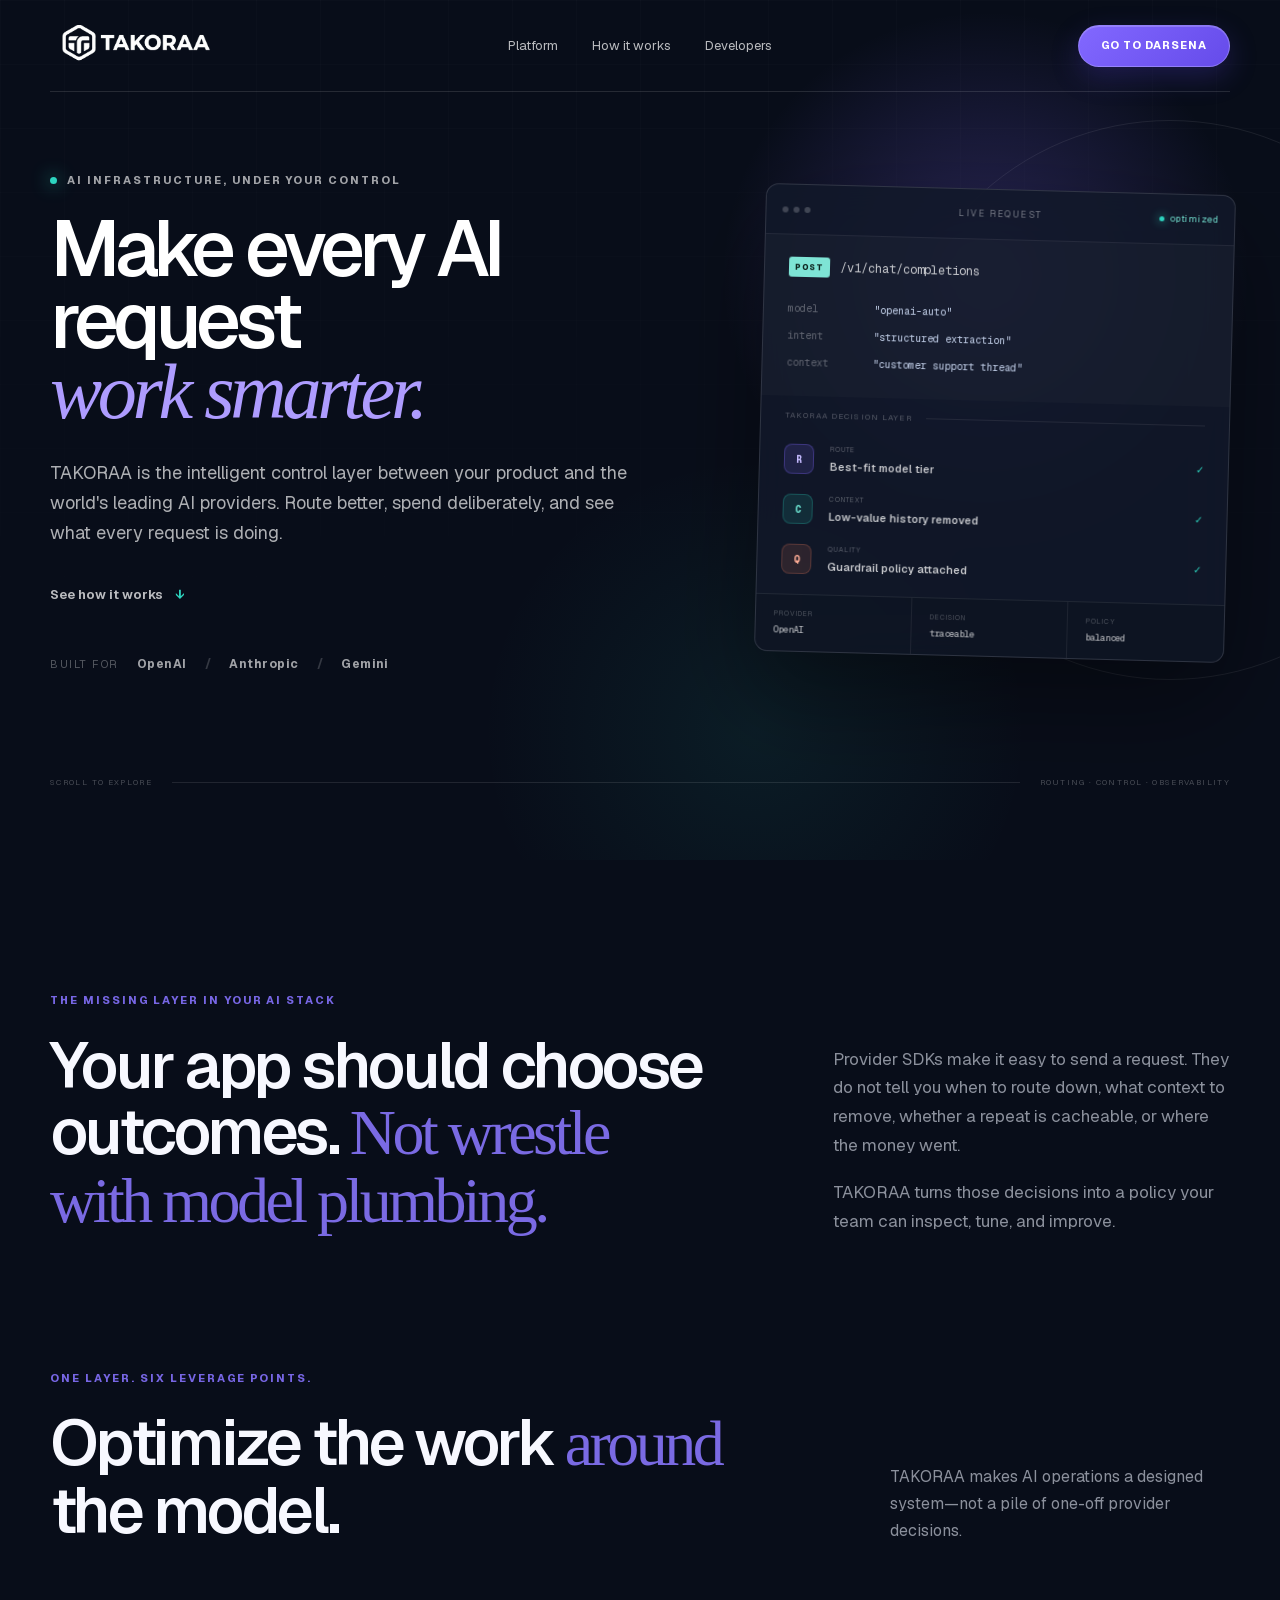
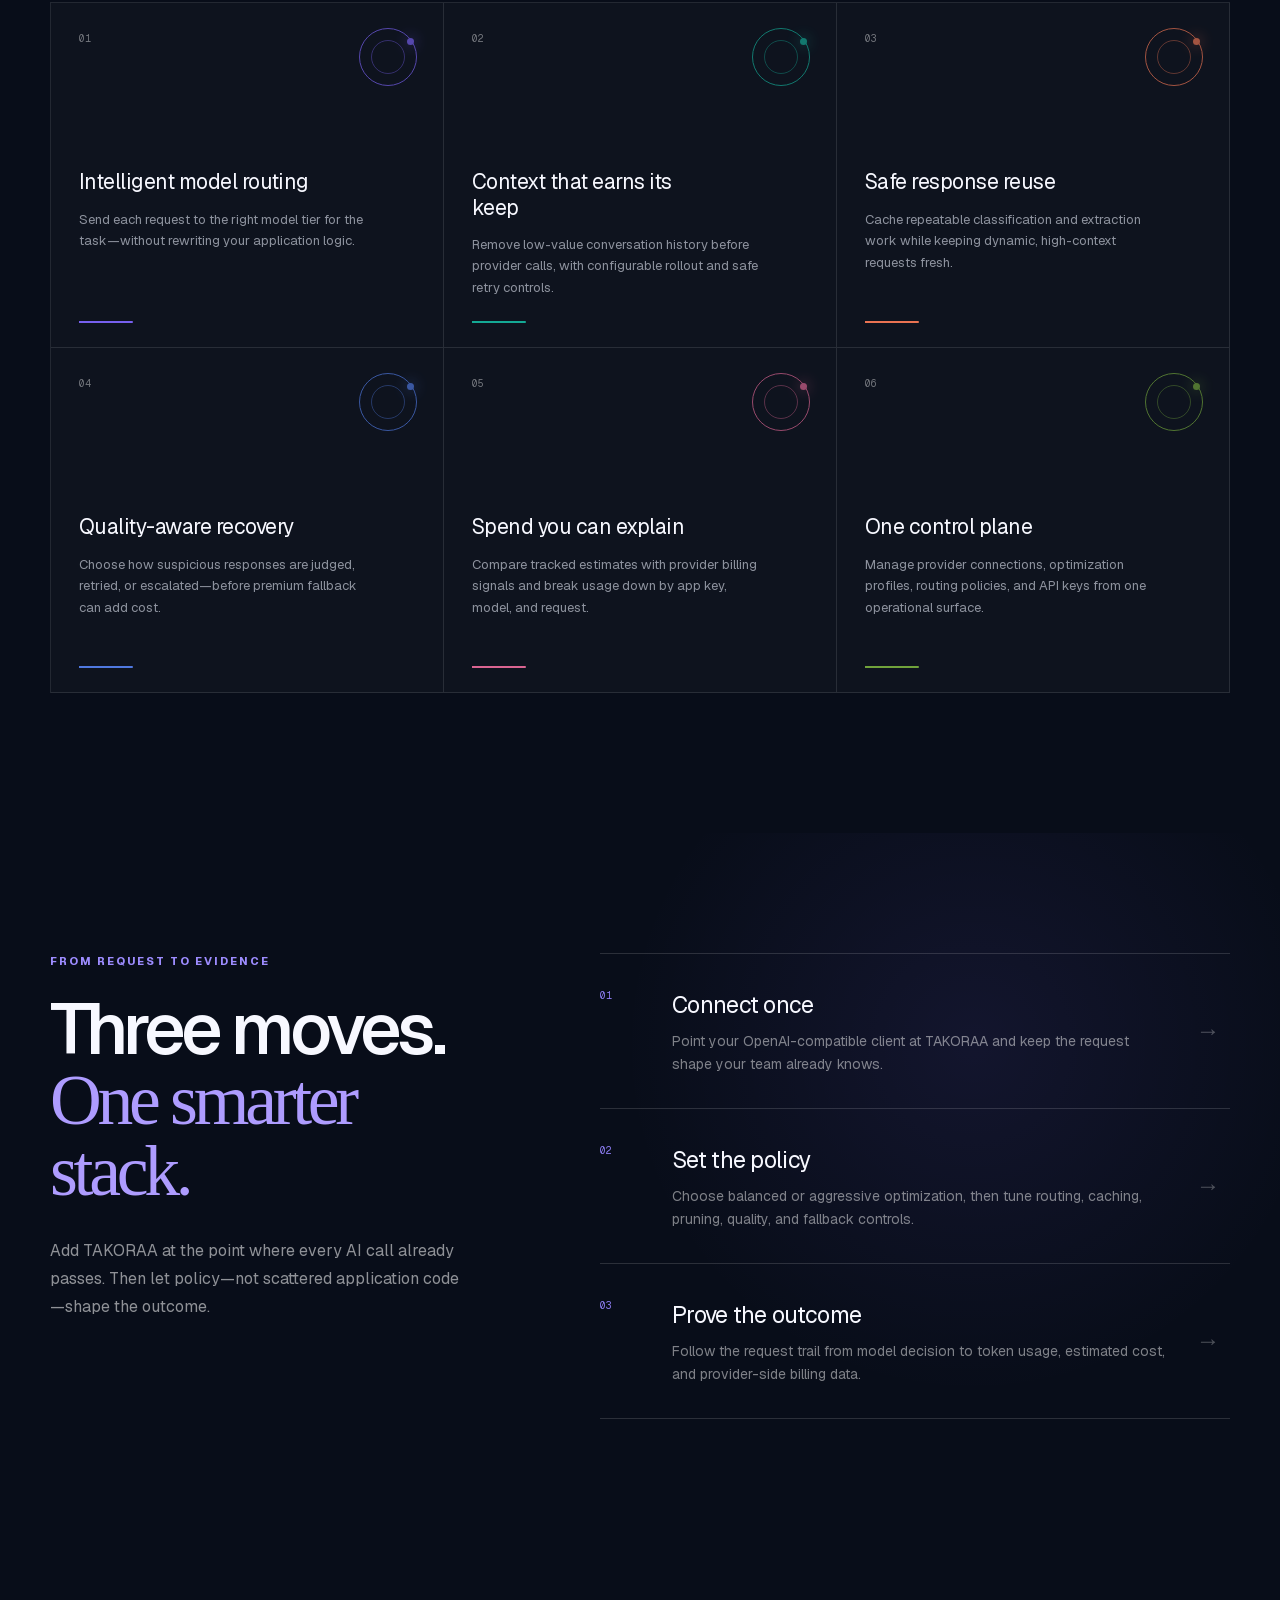
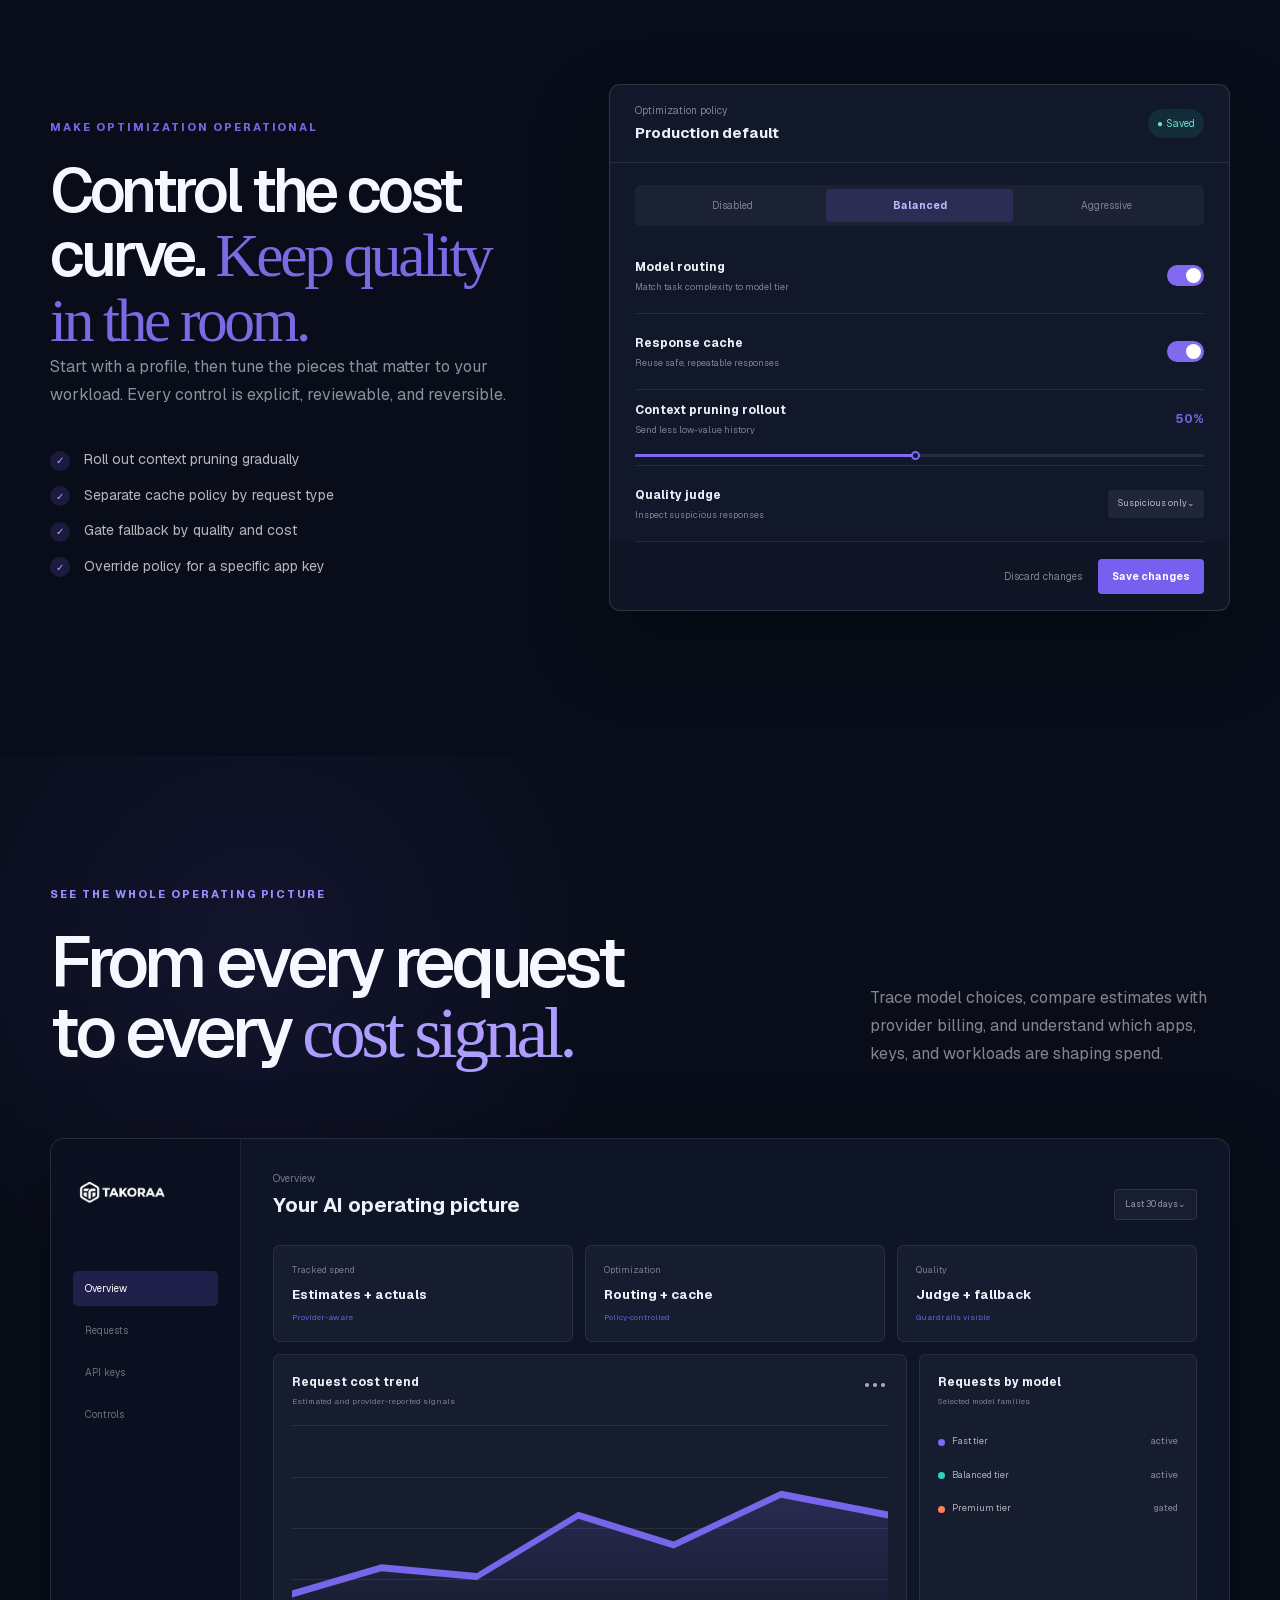
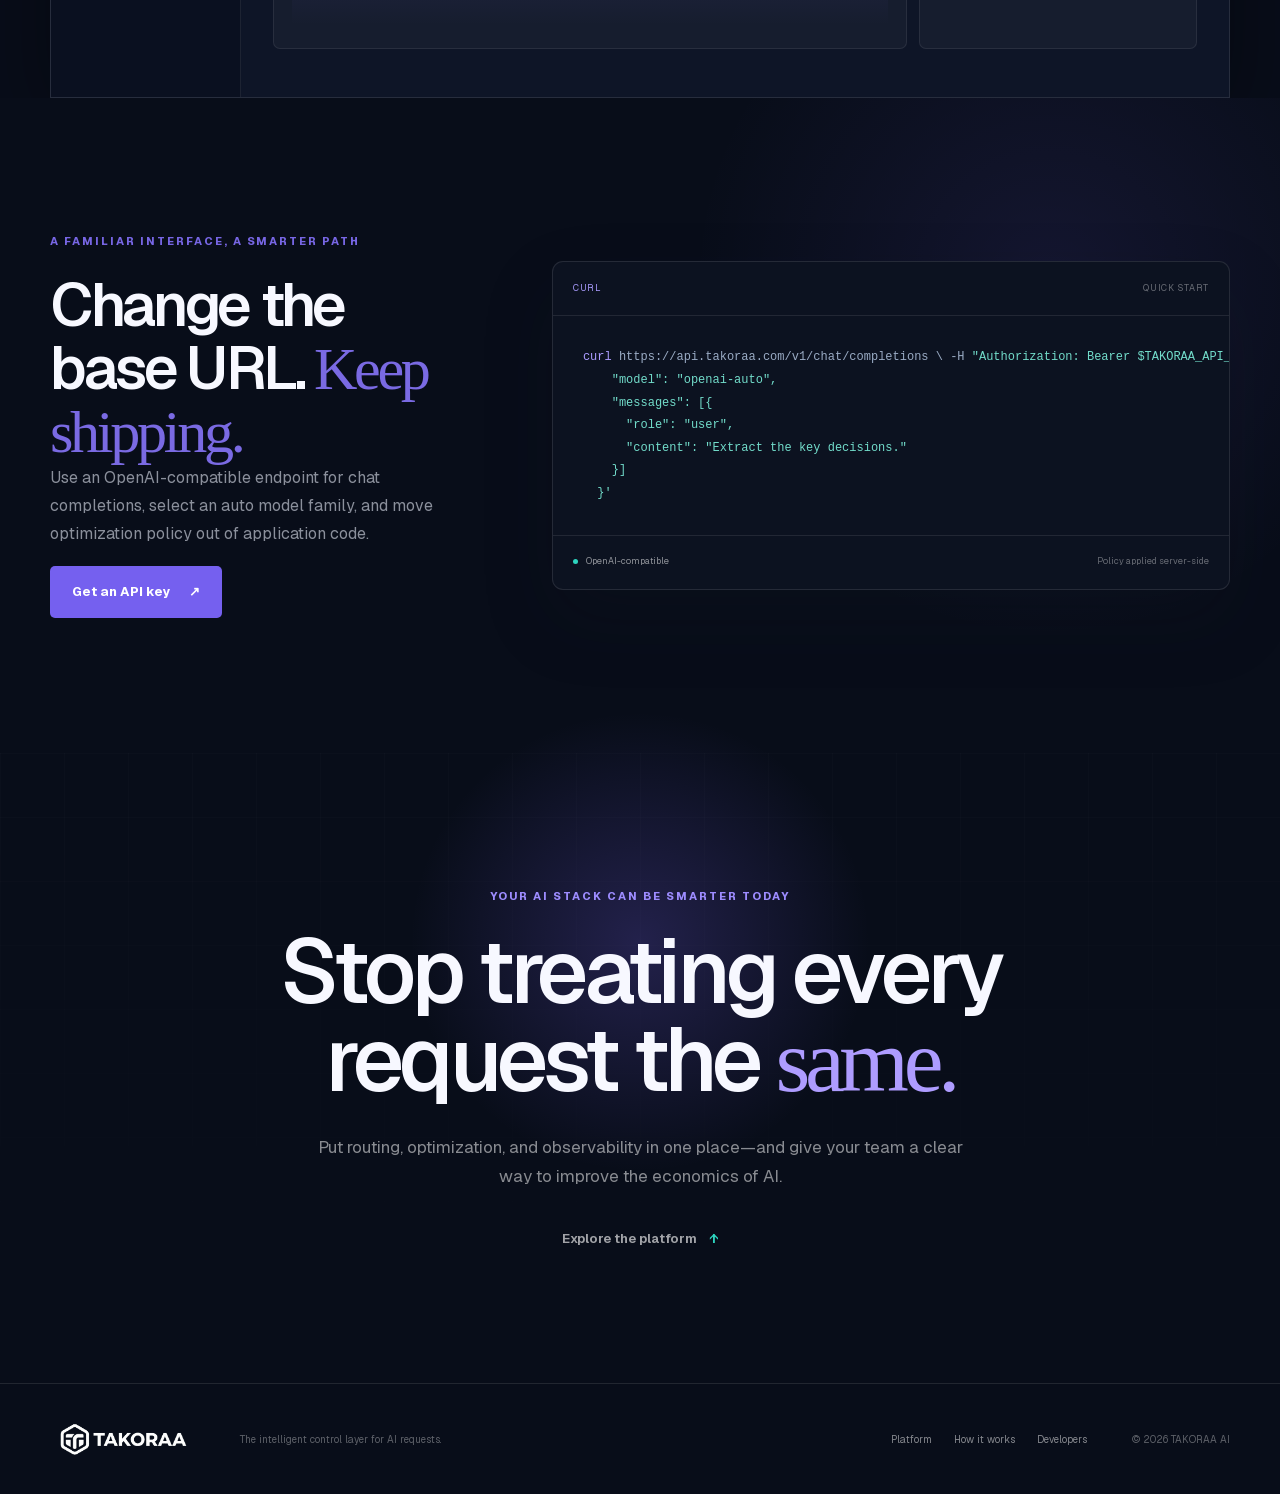
==== commit 9a793024: "Style DARSENA header button" ====
--- a/index.html
+++ b/index.html
@@ -1,7 +1,7 @@
-<!DOCTYPE html><html lang="en"><head><meta charSet="utf-8"/><meta name="viewport" content="width=device-width, initial-scale=1"/><link rel="preload" href="/_next/static/media/797e433ab948586e-s.p.08e28id.o-okb.woff2" as="font" crossorigin="" type="font/woff2"/><link rel="preload" href="/_next/static/media/caa3a2e1cccd8315-s.p.09~u27dqhyhd6.woff2" as="font" crossorigin="" type="font/woff2"/><link rel="preload" href="/takoraa-logo-white.png" as="image"/><link rel="stylesheet" href="/_next/static/chunks/0~jh7t9copfub.css" data-precedence="next"/><link rel="preload" as="script" fetchPriority="low" href="/_next/static/chunks/15xrurgzs99gv.js"/><script src="/_next/static/chunks/0r8nt2o8muejo.js" async=""></script><script src="/_next/static/chunks/07lhk_q6pmm3r.js" async=""></script><script src="/_next/static/chunks/turbopack-0l2a5lou.xw1r.js" async=""></script><script src="/_next/static/chunks/0dbhjjzl8qfwv.js" async=""></script><meta name="next-size-adjust" content=""/><title>TAKORAA AI — Make Every AI Request Work Smarter</title><meta name="description" content="The intelligent control layer for AI requests. Route models, optimize context, control spend, and understand every request across leading AI providers."/><meta property="og:title" content="TAKORAA AI — Make Every AI Request Work Smarter"/><meta property="og:description" content="The intelligent control layer for AI requests. Route models, optimize context, control spend, and understand every request across leading AI providers."/><meta property="og:url" content="https://takoraa.com"/><meta property="og:site_name" content="TAKORAA AI"/><meta property="og:image" content="https://takoraa.com/og.png"/><meta property="og:image:width" content="1536"/><meta property="og:image:height" content="1024"/><meta property="og:image:alt" content="TAKORAA AI — Intelligent control for every AI request"/><meta property="og:type" content="website"/><meta name="twitter:card" content="summary_large_image"/><meta name="twitter:title" content="TAKORAA AI — Make Every AI Request Work Smarter"/><meta name="twitter:description" content="The intelligent control layer for AI requests. Route models, optimize context, control spend, and understand every request across leading AI providers."/><meta name="twitter:image" content="https://takoraa.com/og.png"/><link rel="shortcut icon" href="/takoraa-logo.png"/><link rel="icon" href="/takoraa-logo.png"/><script src="/_next/static/chunks/03~yq9q893hmn.js" noModule=""></script></head><body class="geist_a71539c9-module__T19VSG__variable geist_mono_8d43a2aa-module__8Li5zG__variable"><div hidden=""><!--$--><!--/$--></div><main><section class="hero" id="top"><div class="hero-grid" aria-hidden="true"></div><header class="site-header shell"><a class="brand-link" href="#top" aria-label="TAKORAA home"><span class="brand" aria-label="TAKORAA"><img class="brand-logo" src="/takoraa-logo-white.png" alt="TAKORAA"/></span></a><nav class="nav-links" aria-label="Primary navigation"><a href="#platform">Platform</a><a href="#how-it-works">How it works</a><a href="#developers">Developers</a></nav><a class="darsena-link" href="https://darsena.takoraa.com" aria-label="Go to DARSENA">Go to DARSENA</a></header><div class="hero-content shell"><div class="hero-copy"><p class="eyebrow"><span></span> AI infrastructure, under your control</p><h1>Make every AI request <em>work smarter.</em></h1><p class="hero-lede">TAKORAA is the intelligent control layer between your product and the world&#x27;s leading AI providers. Route better, spend deliberately, and see what every request is doing.</p><div class="hero-actions"><a class="text-link" href="#how-it-works">See how it works <span aria-hidden="true">↓</span></a></div><div class="provider-row" aria-label="Supported provider families"><span>Built for</span><strong>OpenAI</strong><strong>Anthropic</strong><strong>Gemini</strong></div></div><div class="routing-card" aria-label="TAKORAA request routing example"><div class="routing-topbar"><div class="window-dots" aria-hidden="true"><span></span><span></span><span></span></div><span>LIVE REQUEST</span><span class="live-chip"><i></i> optimized</span></div><div class="request-block"><div class="request-heading"><span class="method-chip">POST</span><code>/v1/chat/completions</code></div><div class="code-line"><span>model</span><strong>&quot;openai-auto&quot;</strong></div><div class="code-line"><span>intent</span><strong>&quot;structured extraction&quot;</strong></div><div class="code-line"><span>context</span><strong>&quot;customer support thread&quot;</strong></div></div><div class="decision-divider"><span>TAKORAA DECISION LAYER</span><i aria-hidden="true"></i></div><div class="decision-stack"><div class="decision-row"><span class="decision-icon violet">R</span><div><small>ROUTE</small><strong>Best-fit model tier</strong></div><span class="done">✓</span></div><div class="decision-row"><span class="decision-icon cyan">C</span><div><small>CONTEXT</small><strong>Low-value history removed</strong></div><span class="done">✓</span></div><div class="decision-row"><span class="decision-icon orange">Q</span><div><small>QUALITY</small><strong>Guardrail policy attached</strong></div><span class="done">✓</span></div></div><div class="routing-footer"><div><span>Provider</span><strong>OpenAI</strong></div><div><span>Decision</span><strong>traceable</strong></div><div><span>Policy</span><strong>balanced</strong></div></div></div></div><div class="hero-foot shell"><span>SCROLL TO EXPLORE</span><div aria-hidden="true"></div><span>ROUTING · CONTROL · OBSERVABILITY</span></div></section><section class="manifesto section-shell" id="platform"><p class="section-kicker">The missing layer in your AI stack</p><div class="manifesto-grid"><h2>Your app should choose outcomes. <span>Not wrestle with model plumbing.</span></h2><div><p>Provider SDKs make it easy to send a request. They do not tell you when to route down, what context to remove, whether a repeat is cacheable, or where the money went.</p><p>TAKORAA turns those decisions into a policy your team can inspect, tune, and improve.</p></div></div></section><section class="features section-shell" aria-labelledby="features-title"><div class="section-heading"><div><p class="section-kicker">One layer. Six leverage points.</p><h2 id="features-title">Optimize the work <span>around</span> the model.</h2></div><p>TAKORAA makes AI operations a designed system—not a pile of one-off provider decisions.</p></div><div class="feature-grid"><article class="feature-card violet"><div class="feature-number">01</div><div class="feature-orbit" aria-hidden="true"><span></span></div><h3>Intelligent model routing</h3><p>Send each request to the right model tier for the task—without rewriting your application logic.</p><div class="feature-line" aria-hidden="true"></div></article><article class="feature-card cyan"><div class="feature-number">02</div><div class="feature-orbit" aria-hidden="true"><span></span></div><h3>Context that earns its keep</h3><p>Remove low-value conversation history before provider calls, with configurable rollout and safe retry controls.</p><div class="feature-line" aria-hidden="true"></div></article><article class="feature-card orange"><div class="feature-number">03</div><div class="feature-orbit" aria-hidden="true"><span></span></div><h3>Safe response reuse</h3><p>Cache repeatable classification and extraction work while keeping dynamic, high-context requests fresh.</p><div class="feature-line" aria-hidden="true"></div></article><article class="feature-card blue"><div class="feature-number">04</div><div class="feature-orbit" aria-hidden="true"><span></span></div><h3>Quality-aware recovery</h3><p>Choose how suspicious responses are judged, retried, or escalated—before premium fallback can add cost.</p><div class="feature-line" aria-hidden="true"></div></article><article class="feature-card rose"><div class="feature-number">05</div><div class="feature-orbit" aria-hidden="true"><span></span></div><h3>Spend you can explain</h3><p>Compare tracked estimates with provider billing signals and break usage down by app key, model, and request.</p><div class="feature-line" aria-hidden="true"></div></article><article class="feature-card lime"><div class="feature-number">06</div><div class="feature-orbit" aria-hidden="true"><span></span></div><h3>One control plane</h3><p>Manage provider connections, optimization profiles, routing policies, and API keys from one operational surface.</p><div class="feature-line" aria-hidden="true"></div></article></div></section><section class="process" id="how-it-works"><div class="section-shell process-inner"><div class="process-intro"><p class="section-kicker light">From request to evidence</p><h2>Three moves.<br/><span>One smarter stack.</span></h2><p>Add TAKORAA at the point where every AI call already passes. Then let policy—not scattered application code—shape the outcome.</p></div><div class="process-list"><article class="process-step"><span>01</span><div><h3>Connect once</h3><p>Point your OpenAI-compatible client at TAKORAA and keep the request shape your team already knows.</p></div><i aria-hidden="true">→</i></article><article class="process-step"><span>02</span><div><h3>Set the policy</h3><p>Choose balanced or aggressive optimization, then tune routing, caching, pruning, quality, and fallback controls.</p></div><i aria-hidden="true">→</i></article><article class="process-step"><span>03</span><div><h3>Prove the outcome</h3><p>Follow the request trail from model decision to token usage, estimated cost, and provider-side billing data.</p></div><i aria-hidden="true">→</i></article></div></div></section><section class="control-section section-shell" aria-labelledby="control-title"><div class="control-copy"><p class="section-kicker">Make optimization operational</p><h2 id="control-title">Control the cost curve. <span>Keep quality in the room.</span></h2><p>Start with a profile, then tune the pieces that matter to your workload. Every control is explicit, reviewable, and reversible.</p><ul class="check-list"><li><span>✓</span> Roll out context pruning gradually</li><li><span>✓</span> Separate cache policy by request type</li><li><span>✓</span> Gate fallback by quality and cost</li><li><span>✓</span> Override policy for a specific app key</li></ul></div><div class="control-panel" aria-label="Optimization controls example"><div class="panel-head"><div><span>Optimization policy</span><strong>Production default</strong></div><span class="saved-chip">● Saved</span></div><div class="profile-tabs"><span>Disabled</span><span class="active">Balanced</span><span>Aggressive</span></div><div class="control-row"><div><strong>Model routing</strong><span>Match task complexity to model tier</span></div><i class="toggle on" aria-label="Enabled"></i></div><div class="control-row"><div><strong>Response cache</strong><span>Reuse safe, repeatable responses</span></div><i class="toggle on" aria-label="Enabled"></i></div><div class="control-row context-row"><div><strong>Context pruning rollout</strong><span>Send less low-value history</span></div><strong>50%</strong><div class="range" aria-hidden="true"><span></span></div></div><div class="control-row"><div><strong>Quality judge</strong><span>Inspect suspicious responses</span></div><span class="select-pill">Suspicious only⌄</span></div><div class="panel-actions"><span>Discard changes</span><strong>Save changes</strong></div></div></section><section class="observability"><div class="section-shell observability-heading"><div><p class="section-kicker light">See the whole operating picture</p><h2>From every request<br/>to every <span>cost signal.</span></h2></div><p>Trace model choices, compare estimates with provider billing, and understand which apps, keys, and workloads are shaping spend.</p></div><div class="dashboard-frame section-shell" aria-label="TAKORAA observability dashboard example"><div class="dash-sidebar"><span class="brand" aria-label="TAKORAA"><img class="brand-logo" src="/takoraa-logo-white.png" alt="TAKORAA"/></span><div class="dash-nav"><span class="active">Overview</span><span>Requests</span><span>API keys</span><span>Controls</span></div></div><div class="dash-main"><div class="dash-title"><div><span>Overview</span><strong>Your AI operating picture</strong></div><span>Last 30 days⌄</span></div><div class="dash-stats"><article><span>Tracked spend</span><strong>Estimates + actuals</strong><small>Provider-aware</small></article><article><span>Optimization</span><strong>Routing + cache</strong><small>Policy-controlled</small></article><article><span>Quality</span><strong>Judge + fallback</strong><small>Guardrails visible</small></article></div><div class="dash-grid"><article class="chart-card"><div class="card-title"><div><strong>Request cost trend</strong><span>Estimated and provider-reported signals</span></div><i>•••</i></div><div class="chart-area" aria-hidden="true"><div class="chart-lines"><i></i><i></i><i></i><i></i></div><div class="area-shape"></div><div class="chart-line"><span></span><span></span><span></span><span></span><span></span><span></span></div></div></article><article class="model-card"><div class="card-title"><div><strong>Requests by model</strong><span>Selected model families</span></div></div><div class="model-list"><p><span><i class="dot purple"></i>Fast tier</span><b>active</b></p><p><span><i class="dot cyan"></i>Balanced tier</span><b>active</b></p><p><span><i class="dot orange"></i>Premium tier</span><b>gated</b></p></div></article></div></div></div></section><section class="developer-section" id="developers"><div class="section-shell developer-grid"><div class="developer-copy"><p class="section-kicker">A familiar interface, a smarter path</p><h2>Change the base URL. <span>Keep shipping.</span></h2><p>Use an OpenAI-compatible endpoint for chat completions, select an auto model family, and move optimization policy out of application code.</p><a class="button button-dark" href="https://dashboard.takoraa.com">Get an API key <span aria-hidden="true">↗</span></a></div><div class="code-card"><div class="code-card-head"><span>cURL</span><span>Quick start</span></div><pre><code><span class="code-purple">curl</span> https://api.takoraa.com/v1/chat/completions \ -H <span class="code-green">&quot;Authorization: Bearer $TAKORAA_API_KEY&quot;</span> \ -H <span class="code-green">&quot;Content-Type: application/json&quot;</span> \ -d <span class="code-green">&#x27;<!-- -->{
+<!DOCTYPE html><html lang="en"><head><meta charSet="utf-8"/><meta name="viewport" content="width=device-width, initial-scale=1"/><link rel="preload" href="/_next/static/media/797e433ab948586e-s.p.08e28id.o-okb.woff2" as="font" crossorigin="" type="font/woff2"/><link rel="preload" href="/_next/static/media/caa3a2e1cccd8315-s.p.09~u27dqhyhd6.woff2" as="font" crossorigin="" type="font/woff2"/><link rel="preload" href="/takoraa-logo-white.png" as="image"/><link rel="stylesheet" href="/_next/static/chunks/0~jh7t9copfub.css?v=darsena-button-2" data-precedence="next"/><link rel="preload" as="script" fetchPriority="low" href="/_next/static/chunks/15xrurgzs99gv.js"/><script src="/_next/static/chunks/0r8nt2o8muejo.js" async=""></script><script src="/_next/static/chunks/07lhk_q6pmm3r.js" async=""></script><script src="/_next/static/chunks/turbopack-0l2a5lou.xw1r.js" async=""></script><script src="/_next/static/chunks/0dbhjjzl8qfwv.js" async=""></script><meta name="next-size-adjust" content=""/><title>TAKORAA AI — Make Every AI Request Work Smarter</title><meta name="description" content="The intelligent control layer for AI requests. Route models, optimize context, control spend, and understand every request across leading AI providers."/><meta property="og:title" content="TAKORAA AI — Make Every AI Request Work Smarter"/><meta property="og:description" content="The intelligent control layer for AI requests. Route models, optimize context, control spend, and understand every request across leading AI providers."/><meta property="og:url" content="https://takoraa.com"/><meta property="og:site_name" content="TAKORAA AI"/><meta property="og:image" content="https://takoraa.com/og.png"/><meta property="og:image:width" content="1536"/><meta property="og:image:height" content="1024"/><meta property="og:image:alt" content="TAKORAA AI — Intelligent control for every AI request"/><meta property="og:type" content="website"/><meta name="twitter:card" content="summary_large_image"/><meta name="twitter:title" content="TAKORAA AI — Make Every AI Request Work Smarter"/><meta name="twitter:description" content="The intelligent control layer for AI requests. Route models, optimize context, control spend, and understand every request across leading AI providers."/><meta name="twitter:image" content="https://takoraa.com/og.png"/><link rel="shortcut icon" href="/takoraa-logo.png"/><link rel="icon" href="/takoraa-logo.png"/><script src="/_next/static/chunks/03~yq9q893hmn.js" noModule=""></script></head><body class="geist_a71539c9-module__T19VSG__variable geist_mono_8d43a2aa-module__8Li5zG__variable"><div hidden=""><!--$--><!--/$--></div><main><section class="hero" id="top"><div class="hero-grid" aria-hidden="true"></div><header class="site-header shell"><a class="brand-link" href="#top" aria-label="TAKORAA home"><span class="brand" aria-label="TAKORAA"><img class="brand-logo" src="/takoraa-logo-white.png" alt="TAKORAA"/></span></a><nav class="nav-links" aria-label="Primary navigation"><a href="#platform">Platform</a><a href="#how-it-works">How it works</a><a href="#developers">Developers</a></nav><a class="darsena-link" href="https://darsena.takoraa.com" aria-label="Go to DARSENA">Go to DARSENA</a></header><div class="hero-content shell"><div class="hero-copy"><p class="eyebrow"><span></span> AI infrastructure, under your control</p><h1>Make every AI request <em>work smarter.</em></h1><p class="hero-lede">TAKORAA is the intelligent control layer between your product and the world&#x27;s leading AI providers. Route better, spend deliberately, and see what every request is doing.</p><div class="hero-actions"><a class="text-link" href="#how-it-works">See how it works <span aria-hidden="true">↓</span></a></div><div class="provider-row" aria-label="Supported provider families"><span>Built for</span><strong>OpenAI</strong><strong>Anthropic</strong><strong>Gemini</strong></div></div><div class="routing-card" aria-label="TAKORAA request routing example"><div class="routing-topbar"><div class="window-dots" aria-hidden="true"><span></span><span></span><span></span></div><span>LIVE REQUEST</span><span class="live-chip"><i></i> optimized</span></div><div class="request-block"><div class="request-heading"><span class="method-chip">POST</span><code>/v1/chat/completions</code></div><div class="code-line"><span>model</span><strong>&quot;openai-auto&quot;</strong></div><div class="code-line"><span>intent</span><strong>&quot;structured extraction&quot;</strong></div><div class="code-line"><span>context</span><strong>&quot;customer support thread&quot;</strong></div></div><div class="decision-divider"><span>TAKORAA DECISION LAYER</span><i aria-hidden="true"></i></div><div class="decision-stack"><div class="decision-row"><span class="decision-icon violet">R</span><div><small>ROUTE</small><strong>Best-fit model tier</strong></div><span class="done">✓</span></div><div class="decision-row"><span class="decision-icon cyan">C</span><div><small>CONTEXT</small><strong>Low-value history removed</strong></div><span class="done">✓</span></div><div class="decision-row"><span class="decision-icon orange">Q</span><div><small>QUALITY</small><strong>Guardrail policy attached</strong></div><span class="done">✓</span></div></div><div class="routing-footer"><div><span>Provider</span><strong>OpenAI</strong></div><div><span>Decision</span><strong>traceable</strong></div><div><span>Policy</span><strong>balanced</strong></div></div></div></div><div class="hero-foot shell"><span>SCROLL TO EXPLORE</span><div aria-hidden="true"></div><span>ROUTING · CONTROL · OBSERVABILITY</span></div></section><section class="manifesto section-shell" id="platform"><p class="section-kicker">The missing layer in your AI stack</p><div class="manifesto-grid"><h2>Your app should choose outcomes. <span>Not wrestle with model plumbing.</span></h2><div><p>Provider SDKs make it easy to send a request. They do not tell you when to route down, what context to remove, whether a repeat is cacheable, or where the money went.</p><p>TAKORAA turns those decisions into a policy your team can inspect, tune, and improve.</p></div></div></section><section class="features section-shell" aria-labelledby="features-title"><div class="section-heading"><div><p class="section-kicker">One layer. Six leverage points.</p><h2 id="features-title">Optimize the work <span>around</span> the model.</h2></div><p>TAKORAA makes AI operations a designed system—not a pile of one-off provider decisions.</p></div><div class="feature-grid"><article class="feature-card violet"><div class="feature-number">01</div><div class="feature-orbit" aria-hidden="true"><span></span></div><h3>Intelligent model routing</h3><p>Send each request to the right model tier for the task—without rewriting your application logic.</p><div class="feature-line" aria-hidden="true"></div></article><article class="feature-card cyan"><div class="feature-number">02</div><div class="feature-orbit" aria-hidden="true"><span></span></div><h3>Context that earns its keep</h3><p>Remove low-value conversation history before provider calls, with configurable rollout and safe retry controls.</p><div class="feature-line" aria-hidden="true"></div></article><article class="feature-card orange"><div class="feature-number">03</div><div class="feature-orbit" aria-hidden="true"><span></span></div><h3>Safe response reuse</h3><p>Cache repeatable classification and extraction work while keeping dynamic, high-context requests fresh.</p><div class="feature-line" aria-hidden="true"></div></article><article class="feature-card blue"><div class="feature-number">04</div><div class="feature-orbit" aria-hidden="true"><span></span></div><h3>Quality-aware recovery</h3><p>Choose how suspicious responses are judged, retried, or escalated—before premium fallback can add cost.</p><div class="feature-line" aria-hidden="true"></div></article><article class="feature-card rose"><div class="feature-number">05</div><div class="feature-orbit" aria-hidden="true"><span></span></div><h3>Spend you can explain</h3><p>Compare tracked estimates with provider billing signals and break usage down by app key, model, and request.</p><div class="feature-line" aria-hidden="true"></div></article><article class="feature-card lime"><div class="feature-number">06</div><div class="feature-orbit" aria-hidden="true"><span></span></div><h3>One control plane</h3><p>Manage provider connections, optimization profiles, routing policies, and API keys from one operational surface.</p><div class="feature-line" aria-hidden="true"></div></article></div></section><section class="process" id="how-it-works"><div class="section-shell process-inner"><div class="process-intro"><p class="section-kicker light">From request to evidence</p><h2>Three moves.<br/><span>One smarter stack.</span></h2><p>Add TAKORAA at the point where every AI call already passes. Then let policy—not scattered application code—shape the outcome.</p></div><div class="process-list"><article class="process-step"><span>01</span><div><h3>Connect once</h3><p>Point your OpenAI-compatible client at TAKORAA and keep the request shape your team already knows.</p></div><i aria-hidden="true">→</i></article><article class="process-step"><span>02</span><div><h3>Set the policy</h3><p>Choose balanced or aggressive optimization, then tune routing, caching, pruning, quality, and fallback controls.</p></div><i aria-hidden="true">→</i></article><article class="process-step"><span>03</span><div><h3>Prove the outcome</h3><p>Follow the request trail from model decision to token usage, estimated cost, and provider-side billing data.</p></div><i aria-hidden="true">→</i></article></div></div></section><section class="control-section section-shell" aria-labelledby="control-title"><div class="control-copy"><p class="section-kicker">Make optimization operational</p><h2 id="control-title">Control the cost curve. <span>Keep quality in the room.</span></h2><p>Start with a profile, then tune the pieces that matter to your workload. Every control is explicit, reviewable, and reversible.</p><ul class="check-list"><li><span>✓</span> Roll out context pruning gradually</li><li><span>✓</span> Separate cache policy by request type</li><li><span>✓</span> Gate fallback by quality and cost</li><li><span>✓</span> Override policy for a specific app key</li></ul></div><div class="control-panel" aria-label="Optimization controls example"><div class="panel-head"><div><span>Optimization policy</span><strong>Production default</strong></div><span class="saved-chip">● Saved</span></div><div class="profile-tabs"><span>Disabled</span><span class="active">Balanced</span><span>Aggressive</span></div><div class="control-row"><div><strong>Model routing</strong><span>Match task complexity to model tier</span></div><i class="toggle on" aria-label="Enabled"></i></div><div class="control-row"><div><strong>Response cache</strong><span>Reuse safe, repeatable responses</span></div><i class="toggle on" aria-label="Enabled"></i></div><div class="control-row context-row"><div><strong>Context pruning rollout</strong><span>Send less low-value history</span></div><strong>50%</strong><div class="range" aria-hidden="true"><span></span></div></div><div class="control-row"><div><strong>Quality judge</strong><span>Inspect suspicious responses</span></div><span class="select-pill">Suspicious only⌄</span></div><div class="panel-actions"><span>Discard changes</span><strong>Save changes</strong></div></div></section><section class="observability"><div class="section-shell observability-heading"><div><p class="section-kicker light">See the whole operating picture</p><h2>From every request<br/>to every <span>cost signal.</span></h2></div><p>Trace model choices, compare estimates with provider billing, and understand which apps, keys, and workloads are shaping spend.</p></div><div class="dashboard-frame section-shell" aria-label="TAKORAA observability dashboard example"><div class="dash-sidebar"><span class="brand" aria-label="TAKORAA"><img class="brand-logo" src="/takoraa-logo-white.png" alt="TAKORAA"/></span><div class="dash-nav"><span class="active">Overview</span><span>Requests</span><span>API keys</span><span>Controls</span></div></div><div class="dash-main"><div class="dash-title"><div><span>Overview</span><strong>Your AI operating picture</strong></div><span>Last 30 days⌄</span></div><div class="dash-stats"><article><span>Tracked spend</span><strong>Estimates + actuals</strong><small>Provider-aware</small></article><article><span>Optimization</span><strong>Routing + cache</strong><small>Policy-controlled</small></article><article><span>Quality</span><strong>Judge + fallback</strong><small>Guardrails visible</small></article></div><div class="dash-grid"><article class="chart-card"><div class="card-title"><div><strong>Request cost trend</strong><span>Estimated and provider-reported signals</span></div><i>•••</i></div><div class="chart-area" aria-hidden="true"><div class="chart-lines"><i></i><i></i><i></i><i></i></div><div class="area-shape"></div><div class="chart-line"><span></span><span></span><span></span><span></span><span></span><span></span></div></div></article><article class="model-card"><div class="card-title"><div><strong>Requests by model</strong><span>Selected model families</span></div></div><div class="model-list"><p><span><i class="dot purple"></i>Fast tier</span><b>active</b></p><p><span><i class="dot cyan"></i>Balanced tier</span><b>active</b></p><p><span><i class="dot orange"></i>Premium tier</span><b>gated</b></p></div></article></div></div></div></section><section class="developer-section" id="developers"><div class="section-shell developer-grid"><div class="developer-copy"><p class="section-kicker">A familiar interface, a smarter path</p><h2>Change the base URL. <span>Keep shipping.</span></h2><p>Use an OpenAI-compatible endpoint for chat completions, select an auto model family, and move optimization policy out of application code.</p><a class="button button-dark" href="https://dashboard.takoraa.com">Get an API key <span aria-hidden="true">↗</span></a></div><div class="code-card"><div class="code-card-head"><span>cURL</span><span>Quick start</span></div><pre><code><span class="code-purple">curl</span> https://api.takoraa.com/v1/chat/completions \ -H <span class="code-green">&quot;Authorization: Bearer $TAKORAA_API_KEY&quot;</span> \ -H <span class="code-green">&quot;Content-Type: application/json&quot;</span> \ -d <span class="code-green">&#x27;<!-- -->{
     &quot;model&quot;: &quot;openai-auto&quot;,
     &quot;messages&quot;: [{
       &quot;role&quot;: &quot;user&quot;,
       &quot;content&quot;: &quot;Extract the key decisions.&quot;
     }]
-  }<!-- -->&#x27;</span></code></pre><div class="code-foot"><span><i></i> OpenAI-compatible</span><span>Policy applied server-side</span></div></div></div></section><section class="final-cta"><div class="cta-grid" aria-hidden="true"></div><div class="section-shell cta-content"><p class="section-kicker light">Your AI stack can be smarter today</p><h2>Stop treating every<br/>request the <span>same.</span></h2><p>Put routing, optimization, and observability in one place—and give your team a clear way to improve the economics of AI.</p><div class="hero-actions centered"><a class="text-link light-link" href="#platform">Explore the platform <span aria-hidden="true">↑</span></a></div></div></section><footer class="footer"><div class="section-shell footer-inner"><span class="brand" aria-label="TAKORAA"><img class="brand-logo" src="/takoraa-logo-white.png" alt="TAKORAA"/></span><p>The intelligent control layer for AI requests.</p><div><a href="#platform">Platform</a><a href="#how-it-works">How it works</a><a href="#developers">Developers</a></div><span>© 2026 TAKORAA AI</span></div></footer></main><!--$--><!--/$--><script src="/_next/static/chunks/15xrurgzs99gv.js" id="_R_" async=""></script><script>(self.__next_f=self.__next_f||[]).push([0])</script><script>self.__next_f.push([1,"1:\"$Sreact.fragment\"\n2:I[39756,[\"/_next/static/chunks/0dbhjjzl8qfwv.js\"],\"default\"]\n3:I[37457,[\"/_next/static/chunks/0dbhjjzl8qfwv.js\"],\"default\"]\n14:I[68027,[\"/_next/static/chunks/0dbhjjzl8qfwv.js\"],\"default\",1]\n:HL[\"/_next/static/chunks/0~jh7t9copfub.css\",\"style\"]\n:HL[\"/_next/static/media/797e433ab948586e-s.p.08e28id.o-okb.woff2\",\"font\",{\"crossOrigin\":\"\",\"type\":\"font/woff2\"}]\n:HL[\"/_next/static/media/caa3a2e1cccd8315-s.p.09~u27dqhyhd6.woff2\",\"font\",{\"crossOrigin\":\"\",\"type\":\"font/woff2\"}]\n:HL[\"/takoraa-logo-white.png\",\"image\"]\n"])</script><script>self.__next_f.push([1,"0:{\"P\":null,\"c\":[\"\",\"\"],\"q\":\"\",\"i\":false,\"f\":[[[\"\",{\"children\":[\"__PAGE__\",{}]},\"$undefined\",\"$undefined\",16],[[\"$\",\"$1\",\"c\",{\"children\":[[[\"$\",\"link\",\"0\",{\"rel\":\"stylesheet\",\"href\":\"/_next/static/chunks/0~jh7t9copfub.css\",\"precedence\":\"next\",\"crossOrigin\":\"$undefined\",\"nonce\":\"$undefined\"}],[\"$\",\"script\",\"script-0\",{\"src\":\"/_next/static/chunks/0dbhjjzl8qfwv.js\",\"async\":true,\"nonce\":\"$undefined\"}]],[\"$\",\"html\",null,{\"lang\":\"en\",\"children\":[\"$\",\"body\",null,{\"className\":\"geist_a71539c9-module__T19VSG__variable geist_mono_8d43a2aa-module__8Li5zG__variable\",\"children\":[\"$\",\"$L2\",null,{\"parallelRouterKey\":\"children\",\"error\":\"$undefined\",\"errorStyles\":\"$undefined\",\"errorScripts\":\"$undefined\",\"template\":[\"$\",\"$L3\",null,{}],\"templateStyles\":\"$undefined\",\"templateScripts\":\"$undefined\",\"notFound\":[[[\"$\",\"title\",null,{\"children\":\"404: This page could not be found.\"}],[\"$\",\"div\",null,{\"style\":{\"fontFamily\":\"system-ui,\\\"Segoe UI\\\",Roboto,Helvetica,Arial,sans-serif,\\\"Apple Color Emoji\\\",\\\"Segoe UI Emoji\\\"\",\"height\":\"100vh\",\"textAlign\":\"center\",\"display\":\"flex\",\"flexDirection\":\"column\",\"alignItems\":\"center\",\"justifyContent\":\"center\"},\"children\":[\"$\",\"div\",null,{\"children\":[[\"$\",\"style\",null,{\"dangerouslySetInnerHTML\":{\"__html\":\"body{color:#000;background:#fff;margin:0}.next-error-h1{border-right:1px solid rgba(0,0,0,.3)}@media (prefers-color-scheme:dark){body{color:#fff;background:#000}.next-error-h1{border-right:1px solid rgba(255,255,255,.3)}}\"}}],[\"$\",\"h1\",null,{\"className\":\"next-error-h1\",\"style\":{\"display\":\"inline-block\",\"margin\":\"0 20px 0 0\",\"padding\":\"0 23px 0 0\",\"fontSize\":24,\"fontWeight\":500,\"verticalAlign\":\"top\",\"lineHeight\":\"49px\"},\"children\":404}],[\"$\",\"div\",null,{\"style\":{\"display\":\"inline-block\"},\"children\":[\"$\",\"h2\",null,{\"style\":{\"fontSize\":14,\"fontWeight\":400,\"lineHeight\":\"49px\",\"margin\":0},\"children\":\"This page could not be found.\"}]}]]}]}]],[]],\"forbidden\":\"$undefined\",\"unauthorized\":\"$undefined\"}]}]}]]}],{\"children\":[[\"$\",\"$1\",\"c\",{\"children\":[[\"$\",\"main\",null,{\"children\":[[\"$\",\"section\",null,{\"className\":\"hero\",\"id\":\"top\",\"children\":[[\"$\",\"div\",null,{\"className\":\"hero-grid\",\"aria-hidden\":\"true\"}],[\"$\",\"header\",null,{\"className\":\"site-header shell\",\"children\":[[\"$\",\"a\",null,{\"className\":\"brand-link\",\"href\":\"#top\",\"aria-label\":\"TAKORAA home\",\"children\":[\"$\",\"span\",null,{\"className\":\"brand\",\"aria-label\":\"TAKORAA\",\"children\":[\"$\",\"img\",null,{\"className\":\"brand-logo\",\"src\":\"/takoraa-logo-white.png\",\"alt\":\"TAKORAA\"}]}]}],[\"$\",\"nav\",null,{\"className\":\"nav-links\",\"aria-label\":\"Primary navigation\",\"children\":[[\"$\",\"a\",null,{\"href\":\"#platform\",\"children\":\"Platform\"}],[\"$\",\"a\",null,{\"href\":\"#how-it-works\",\"children\":\"How it works\"}],[\"$\",\"a\",null,{\"href\":\"#developers\",\"children\":\"Developers\"}]]}],[\"$\",\"a\",null,{\"className\":\"darsena-link\",\"href\":\"https://darsena.takoraa.com\",\"aria-label\":\"Go to DARSENA\",\"children\":\"Go to DARSENA\"}]]}],[\"$\",\"div\",null,{\"className\":\"hero-content shell\",\"children\":[[\"$\",\"div\",null,{\"className\":\"hero-copy\",\"children\":[[\"$\",\"p\",null,{\"className\":\"eyebrow\",\"children\":[[\"$\",\"span\",null,{}],\" AI infrastructure, under your control\"]}],[\"$\",\"h1\",null,{\"children\":[\"Make every AI request \",[\"$\",\"em\",null,{\"children\":\"work smarter.\"}]]}],[\"$\",\"p\",null,{\"className\":\"hero-lede\",\"children\":\"TAKORAA is the intelligent control layer between your product and the world's leading AI providers. Route better, spend deliberately, and see what every request is doing.\"}],[\"$\",\"div\",null,{\"className\":\"hero-actions\",\"children\":[\"$\",\"a\",null,{\"className\":\"text-link\",\"href\":\"#how-it-works\",\"children\":[\"See how it works \",[\"$\",\"span\",null,{\"aria-hidden\":\"true\",\"children\":\"↓\"}]]}]}],[\"$\",\"div\",null,{\"className\":\"provider-row\",\"aria-label\":\"Supported provider families\",\"children\":[[\"$\",\"span\",null,{\"children\":\"Built for\"}],[[\"$\",\"strong\",\"OpenAI\",{\"children\":\"OpenAI\"}],[\"$\",\"strong\",\"Anthropic\",{\"children\":\"Anthropic\"}],[\"$\",\"strong\",\"Gemini\",{\"children\":\"Gemini\"}]]]}]]}],[\"$\",\"div\",null,{\"className\":\"routing-card\",\"aria-label\":\"TAKORAA request routing example\",\"children\":[[\"$\",\"div\",null,{\"className\":\"routing-topbar\",\"children\":[[\"$\",\"div\",null,{\"className\":\"window-dots\",\"aria-hidden\":\"true\",\"children\":[[\"$\",\"span\",null,{}],[\"$\",\"span\",null,{}],[\"$\",\"span\",null,{}]]}],[\"$\",\"span\",null,{\"children\":\"LIVE REQUEST\"}],[\"$\",\"span\",null,{\"className\":\"live-chip\",\"children\":[[\"$\",\"i\",null,{}],\" optimized\"]}]]}],[\"$\",\"div\",null,{\"className\":\"request-block\",\"children\":[[\"$\",\"div\",null,{\"className\":\"request-heading\",\"children\":[[\"$\",\"span\",null,{\"className\":\"method-chip\",\"children\":\"POST\"}],[\"$\",\"code\",null,{\"children\":\"/v1/chat/completions\"}]]}],[\"$\",\"div\",null,{\"className\":\"code-line\",\"children\":[[\"$\",\"span\",null,{\"children\":\"model\"}],[\"$\",\"strong\",null,{\"children\":\"\\\"openai-auto\\\"\"}]]}],[\"$\",\"div\",null,{\"className\":\"code-line\",\"children\":[[\"$\",\"span\",null,{\"children\":\"intent\"}],[\"$\",\"strong\",null,{\"children\":\"\\\"structured extraction\\\"\"}]]}],[\"$\",\"div\",null,{\"className\":\"code-line\",\"children\":[\"$L4\",\"$L5\"]}]]}],\"$L6\",\"$L7\",\"$L8\"]}]]}],\"$L9\"]}],\"$La\",\"$Lb\",\"$Lc\",\"$Ld\",\"$Le\",\"$Lf\",\"$L10\",\"$L11\"]}],null,\"$L12\"]}],{},null,false,null]},null,false,null],\"$L13\",false]],\"m\":\"$undefined\",\"G\":[\"$14\",[\"$L15\"]],\"S\":true,\"h\":null,\"s\":\"$undefined\",\"l\":\"$undefined\",\"p\":\"$undefined\",\"d\":\"$undefined\",\"b\":\"jcbHup0l2SSBKIT4i7IO0\"}\n"])</script><script>self.__next_f.push([1,"16:I[97367,[\"/_next/static/chunks/0dbhjjzl8qfwv.js\"],\"OutletBoundary\"]\n17:\"$Sreact.suspense\"\n19:I[97367,[\"/_next/static/chunks/0dbhjjzl8qfwv.js\"],\"ViewportBoundary\"]\n1b:I[97367,[\"/_next/static/chunks/0dbhjjzl8qfwv.js\"],\"MetadataBoundary\"]\n4:[\"$\",\"span\",null,{\"children\":\"context\"}]\n5:[\"$\",\"strong\",null,{\"children\":\"\\\"customer support thread\\\"\"}]\n6:[\"$\",\"div\",null,{\"className\":\"decision-divider\",\"children\":[[\"$\",\"span\",null,{\"children\":\"TAKORAA DECISION LAYER\"}],[\"$\",\"i\",null,{\"aria-hidden\":\"true\"}]]}]\n7:[\"$\",\"div\",null,{\"className\":\"decision-stack\",\"children\":[[\"$\",\"div\",null,{\"className\":\"decision-row\",\"children\":[[\"$\",\"span\",null,{\"className\":\"decision-icon violet\",\"children\":\"R\"}],[\"$\",\"div\",null,{\"children\":[[\"$\",\"small\",null,{\"children\":\"ROUTE\"}],[\"$\",\"strong\",null,{\"children\":\"Best-fit model tier\"}]]}],[\"$\",\"span\",null,{\"className\":\"done\",\"children\":\"✓\"}]]}],[\"$\",\"div\",null,{\"className\":\"decision-row\",\"children\":[[\"$\",\"span\",null,{\"className\":\"decision-icon cyan\",\"children\":\"C\"}],[\"$\",\"div\",null,{\"children\":[[\"$\",\"small\",null,{\"children\":\"CONTEXT\"}],[\"$\",\"strong\",null,{\"children\":\"Low-value history removed\"}]]}],[\"$\",\"span\",null,{\"className\":\"done\",\"children\":\"✓\"}]]}],[\"$\",\"div\",null,{\"className\":\"decision-row\",\"children\":[[\"$\",\"span\",null,{\"className\":\"decision-icon orange\",\"children\":\"Q\"}],[\"$\",\"div\",null,{\"children\":[[\"$\",\"small\",null,{\"children\":\"QUALITY\"}],[\"$\",\"strong\",null,{\"children\":\"Guardrail policy attached\"}]]}],[\"$\",\"span\",null,{\"className\":\"done\",\"children\":\"✓\"}]]}]]}]\n8:[\"$\",\"div\",null,{\"className\":\"routing-footer\",\"children\":[[\"$\",\"div\",null,{\"children\":[[\"$\",\"span\",null,{\"children\":\"Provider\"}],[\"$\",\"strong\",null,{\"children\":\"OpenAI\"}]]}],[\"$\",\"div\",null,{\"children\":[[\"$\",\"span\",null,{\"children\":\"Decision\"}],[\"$\",\"strong\",null,{\"children\":\"traceable\"}]]}],[\"$\",\"div\",null,{\"children\":[[\"$\",\"span\",null,{\"children\":\"Policy\"}],[\"$\",\"strong\",null,{\"children\":\"balanced\"}]]}]]}]\n9:[\"$\",\"div\",null,{\"className\":\"hero-foot shell\",\"children\":[[\"$\",\"span\",null,{\"children\":\"SCROLL TO EXPLORE\"}],[\"$\",\"div\",null,{\"aria-hidden\":\"true\"}],[\"$\",\"span\",null,{\"children\":\"ROUTING · CONTROL · OBSERVABILITY\"}]]}]\na:[\"$\",\"section\",null,{\"className\":\"manifesto section-shell\",\"id\":\"platform\",\"children\":[[\"$\",\"p\",null,{\"className\":\"section-kicker\",\"children\":\"The missing layer in your AI stack\"}],[\"$\",\"div\",null,{\"className\":\"manifesto-grid\",\"children\":[[\"$\",\"h2\",null,{\"children\":[\"Your app should choose outcomes. \",[\"$\",\"span\",null,{\"children\":\"Not wrestle with model plumbing.\"}]]}],[\"$\",\"div\",null,{\"children\":[[\"$\",\"p\",null,{\"children\":\"Provider SDKs make it easy to send a request. They do not tell you when to route down, what context to remove, whether a repeat is cacheable, or where the money went.\"}],[\"$\",\"p\",null,{\"children\":\"TAKORAA turns those decisions into a policy your team can inspect, tune, and improve.\"}]]}]]}]]}]\n"])</script><script>self.__next_f.push([1,"b:[\"$\",\"section\",null,{\"className\":\"features section-shell\",\"aria-labelledby\":\"features-title\",\"children\":[[\"$\",\"div\",null,{\"className\":\"section-heading\",\"children\":[[\"$\",\"div\",null,{\"children\":[[\"$\",\"p\",null,{\"className\":\"section-kicker\",\"children\":\"One layer. Six leverage points.\"}],[\"$\",\"h2\",null,{\"id\":\"features-title\",\"children\":[\"Optimize the work \",[\"$\",\"span\",null,{\"children\":\"around\"}],\" the model.\"]}]]}],[\"$\",\"p\",null,{\"children\":\"TAKORAA makes AI operations a designed system—not a pile of one-off provider decisions.\"}]]}],[\"$\",\"div\",null,{\"className\":\"feature-grid\",\"children\":[[\"$\",\"article\",\"01\",{\"className\":\"feature-card violet\",\"children\":[[\"$\",\"div\",null,{\"className\":\"feature-number\",\"children\":\"01\"}],[\"$\",\"div\",null,{\"className\":\"feature-orbit\",\"aria-hidden\":\"true\",\"children\":[\"$\",\"span\",null,{}]}],[\"$\",\"h3\",null,{\"children\":\"Intelligent model routing\"}],[\"$\",\"p\",null,{\"children\":\"Send each request to the right model tier for the task—without rewriting your application logic.\"}],[\"$\",\"div\",null,{\"className\":\"feature-line\",\"aria-hidden\":\"true\"}]]}],[\"$\",\"article\",\"02\",{\"className\":\"feature-card cyan\",\"children\":[[\"$\",\"div\",null,{\"className\":\"feature-number\",\"children\":\"02\"}],[\"$\",\"div\",null,{\"className\":\"feature-orbit\",\"aria-hidden\":\"true\",\"children\":[\"$\",\"span\",null,{}]}],[\"$\",\"h3\",null,{\"children\":\"Context that earns its keep\"}],[\"$\",\"p\",null,{\"children\":\"Remove low-value conversation history before provider calls, with configurable rollout and safe retry controls.\"}],[\"$\",\"div\",null,{\"className\":\"feature-line\",\"aria-hidden\":\"true\"}]]}],[\"$\",\"article\",\"03\",{\"className\":\"feature-card orange\",\"children\":[[\"$\",\"div\",null,{\"className\":\"feature-number\",\"children\":\"03\"}],[\"$\",\"div\",null,{\"className\":\"feature-orbit\",\"aria-hidden\":\"true\",\"children\":[\"$\",\"span\",null,{}]}],[\"$\",\"h3\",null,{\"children\":\"Safe response reuse\"}],[\"$\",\"p\",null,{\"children\":\"Cache repeatable classification and extraction work while keeping dynamic, high-context requests fresh.\"}],[\"$\",\"div\",null,{\"className\":\"feature-line\",\"aria-hidden\":\"true\"}]]}],[\"$\",\"article\",\"04\",{\"className\":\"feature-card blue\",\"children\":[[\"$\",\"div\",null,{\"className\":\"feature-number\",\"children\":\"04\"}],[\"$\",\"div\",null,{\"className\":\"feature-orbit\",\"aria-hidden\":\"true\",\"children\":[\"$\",\"span\",null,{}]}],[\"$\",\"h3\",null,{\"children\":\"Quality-aware recovery\"}],[\"$\",\"p\",null,{\"children\":\"Choose how suspicious responses are judged, retried, or escalated—before premium fallback can add cost.\"}],[\"$\",\"div\",null,{\"className\":\"feature-line\",\"aria-hidden\":\"true\"}]]}],[\"$\",\"article\",\"05\",{\"className\":\"feature-card rose\",\"children\":[[\"$\",\"div\",null,{\"className\":\"feature-number\",\"children\":\"05\"}],[\"$\",\"div\",null,{\"className\":\"feature-orbit\",\"aria-hidden\":\"true\",\"children\":[\"$\",\"span\",null,{}]}],[\"$\",\"h3\",null,{\"children\":\"Spend you can explain\"}],[\"$\",\"p\",null,{\"children\":\"Compare tracked estimates with provider billing signals and break usage down by app key, model, and request.\"}],[\"$\",\"div\",null,{\"className\":\"feature-line\",\"aria-hidden\":\"true\"}]]}],[\"$\",\"article\",\"06\",{\"className\":\"feature-card lime\",\"children\":[[\"$\",\"div\",null,{\"className\":\"feature-number\",\"children\":\"06\"}],[\"$\",\"div\",null,{\"className\":\"feature-orbit\",\"aria-hidden\":\"true\",\"children\":[\"$\",\"span\",null,{}]}],[\"$\",\"h3\",null,{\"children\":\"One control plane\"}],[\"$\",\"p\",null,{\"children\":\"Manage provider connections, optimization profiles, routing policies, and API keys from one operational surface.\"}],[\"$\",\"div\",null,{\"className\":\"feature-line\",\"aria-hidden\":\"true\"}]]}]]}]]}]\n"])</script><script>self.__next_f.push([1,"c:[\"$\",\"section\",null,{\"className\":\"process\",\"id\":\"how-it-works\",\"children\":[\"$\",\"div\",null,{\"className\":\"section-shell process-inner\",\"children\":[[\"$\",\"div\",null,{\"className\":\"process-intro\",\"children\":[[\"$\",\"p\",null,{\"className\":\"section-kicker light\",\"children\":\"From request to evidence\"}],[\"$\",\"h2\",null,{\"children\":[\"Three moves.\",[\"$\",\"br\",null,{}],[\"$\",\"span\",null,{\"children\":\"One smarter stack.\"}]]}],[\"$\",\"p\",null,{\"children\":\"Add TAKORAA at the point where every AI call already passes. Then let policy—not scattered application code—shape the outcome.\"}]]}],[\"$\",\"div\",null,{\"className\":\"process-list\",\"children\":[[\"$\",\"article\",\"01\",{\"className\":\"process-step\",\"children\":[[\"$\",\"span\",null,{\"children\":\"01\"}],[\"$\",\"div\",null,{\"children\":[[\"$\",\"h3\",null,{\"children\":\"Connect once\"}],[\"$\",\"p\",null,{\"children\":\"Point your OpenAI-compatible client at TAKORAA and keep the request shape your team already knows.\"}]]}],[\"$\",\"i\",null,{\"aria-hidden\":\"true\",\"children\":\"→\"}]]}],[\"$\",\"article\",\"02\",{\"className\":\"process-step\",\"children\":[[\"$\",\"span\",null,{\"children\":\"02\"}],[\"$\",\"div\",null,{\"children\":[[\"$\",\"h3\",null,{\"children\":\"Set the policy\"}],[\"$\",\"p\",null,{\"children\":\"Choose balanced or aggressive optimization, then tune routing, caching, pruning, quality, and fallback controls.\"}]]}],[\"$\",\"i\",null,{\"aria-hidden\":\"true\",\"children\":\"→\"}]]}],[\"$\",\"article\",\"03\",{\"className\":\"process-step\",\"children\":[[\"$\",\"span\",null,{\"children\":\"03\"}],[\"$\",\"div\",null,{\"children\":[[\"$\",\"h3\",null,{\"children\":\"Prove the outcome\"}],[\"$\",\"p\",null,{\"children\":\"Follow the request trail from model decision to token usage, estimated cost, and provider-side billing data.\"}]]}],[\"$\",\"i\",null,{\"aria-hidden\":\"true\",\"children\":\"→\"}]]}]]}]]}]}]\n"])</script><script>self.__next_f.push([1,"d:[\"$\",\"section\",null,{\"className\":\"control-section section-shell\",\"aria-labelledby\":\"control-title\",\"children\":[[\"$\",\"div\",null,{\"className\":\"control-copy\",\"children\":[[\"$\",\"p\",null,{\"className\":\"section-kicker\",\"children\":\"Make optimization operational\"}],[\"$\",\"h2\",null,{\"id\":\"control-title\",\"children\":[\"Control the cost curve. \",[\"$\",\"span\",null,{\"children\":\"Keep quality in the room.\"}]]}],[\"$\",\"p\",null,{\"children\":\"Start with a profile, then tune the pieces that matter to your workload. Every control is explicit, reviewable, and reversible.\"}],[\"$\",\"ul\",null,{\"className\":\"check-list\",\"children\":[[\"$\",\"li\",null,{\"children\":[[\"$\",\"span\",null,{\"children\":\"✓\"}],\" Roll out context pruning gradually\"]}],[\"$\",\"li\",null,{\"children\":[[\"$\",\"span\",null,{\"children\":\"✓\"}],\" Separate cache policy by request type\"]}],[\"$\",\"li\",null,{\"children\":[[\"$\",\"span\",null,{\"children\":\"✓\"}],\" Gate fallback by quality and cost\"]}],[\"$\",\"li\",null,{\"children\":[[\"$\",\"span\",null,{\"children\":\"✓\"}],\" Override policy for a specific app key\"]}]]}]]}],[\"$\",\"div\",null,{\"className\":\"control-panel\",\"aria-label\":\"Optimization controls example\",\"children\":[[\"$\",\"div\",null,{\"className\":\"panel-head\",\"children\":[[\"$\",\"div\",null,{\"children\":[[\"$\",\"span\",null,{\"children\":\"Optimization policy\"}],[\"$\",\"strong\",null,{\"children\":\"Production default\"}]]}],[\"$\",\"span\",null,{\"className\":\"saved-chip\",\"children\":\"● Saved\"}]]}],[\"$\",\"div\",null,{\"className\":\"profile-tabs\",\"children\":[[\"$\",\"span\",null,{\"children\":\"Disabled\"}],[\"$\",\"span\",null,{\"className\":\"active\",\"children\":\"Balanced\"}],[\"$\",\"span\",null,{\"children\":\"Aggressive\"}]]}],[\"$\",\"div\",null,{\"className\":\"control-row\",\"children\":[[\"$\",\"div\",null,{\"children\":[[\"$\",\"strong\",null,{\"children\":\"Model routing\"}],[\"$\",\"span\",null,{\"children\":\"Match task complexity to model tier\"}]]}],[\"$\",\"i\",null,{\"className\":\"toggle on\",\"aria-label\":\"Enabled\"}]]}],[\"$\",\"div\",null,{\"className\":\"control-row\",\"children\":[[\"$\",\"div\",null,{\"children\":[[\"$\",\"strong\",null,{\"children\":\"Response cache\"}],[\"$\",\"span\",null,{\"children\":\"Reuse safe, repeatable responses\"}]]}],[\"$\",\"i\",null,{\"className\":\"toggle on\",\"aria-label\":\"Enabled\"}]]}],[\"$\",\"div\",null,{\"className\":\"control-row context-row\",\"children\":[[\"$\",\"div\",null,{\"children\":[[\"$\",\"strong\",null,{\"children\":\"Context pruning rollout\"}],[\"$\",\"span\",null,{\"children\":\"Send less low-value history\"}]]}],[\"$\",\"strong\",null,{\"children\":\"50%\"}],[\"$\",\"div\",null,{\"className\":\"range\",\"aria-hidden\":\"true\",\"children\":[\"$\",\"span\",null,{}]}]]}],[\"$\",\"div\",null,{\"className\":\"control-row\",\"children\":[[\"$\",\"div\",null,{\"children\":[[\"$\",\"strong\",null,{\"children\":\"Quality judge\"}],[\"$\",\"span\",null,{\"children\":\"Inspect suspicious responses\"}]]}],[\"$\",\"span\",null,{\"className\":\"select-pill\",\"children\":\"Suspicious only⌄\"}]]}],[\"$\",\"div\",null,{\"className\":\"panel-actions\",\"children\":[[\"$\",\"span\",null,{\"children\":\"Discard changes\"}],[\"$\",\"strong\",null,{\"children\":\"Save changes\"}]]}]]}]]}]\n"])</script><script>self.__next_f.push([1,"e:[\"$\",\"section\",null,{\"className\":\"observability\",\"children\":[[\"$\",\"div\",null,{\"className\":\"section-shell observability-heading\",\"children\":[[\"$\",\"div\",null,{\"children\":[[\"$\",\"p\",null,{\"className\":\"section-kicker light\",\"children\":\"See the whole operating picture\"}],[\"$\",\"h2\",null,{\"children\":[\"From every request\",[\"$\",\"br\",null,{}],\"to every \",[\"$\",\"span\",null,{\"children\":\"cost signal.\"}]]}]]}],[\"$\",\"p\",null,{\"children\":\"Trace model choices, compare estimates with provider billing, and understand which apps, keys, and workloads are shaping spend.\"}]]}],[\"$\",\"div\",null,{\"className\":\"dashboard-frame section-shell\",\"aria-label\":\"TAKORAA observability dashboard example\",\"children\":[[\"$\",\"div\",null,{\"className\":\"dash-sidebar\",\"children\":[[\"$\",\"span\",null,{\"className\":\"brand\",\"aria-label\":\"TAKORAA\",\"children\":[\"$\",\"img\",null,{\"className\":\"brand-logo\",\"src\":\"/takoraa-logo-white.png\",\"alt\":\"TAKORAA\"}]}],[\"$\",\"div\",null,{\"className\":\"dash-nav\",\"children\":[[\"$\",\"span\",null,{\"className\":\"active\",\"children\":\"Overview\"}],[\"$\",\"span\",null,{\"children\":\"Requests\"}],[\"$\",\"span\",null,{\"children\":\"API keys\"}],[\"$\",\"span\",null,{\"children\":\"Controls\"}]]}]]}],[\"$\",\"div\",null,{\"className\":\"dash-main\",\"children\":[[\"$\",\"div\",null,{\"className\":\"dash-title\",\"children\":[[\"$\",\"div\",null,{\"children\":[[\"$\",\"span\",null,{\"children\":\"Overview\"}],[\"$\",\"strong\",null,{\"children\":\"Your AI operating picture\"}]]}],[\"$\",\"span\",null,{\"children\":\"Last 30 days⌄\"}]]}],[\"$\",\"div\",null,{\"className\":\"dash-stats\",\"children\":[[\"$\",\"article\",null,{\"children\":[[\"$\",\"span\",null,{\"children\":\"Tracked spend\"}],[\"$\",\"strong\",null,{\"children\":\"Estimates + actuals\"}],[\"$\",\"small\",null,{\"children\":\"Provider-aware\"}]]}],[\"$\",\"article\",null,{\"children\":[[\"$\",\"span\",null,{\"children\":\"Optimization\"}],[\"$\",\"strong\",null,{\"children\":\"Routing + cache\"}],[\"$\",\"small\",null,{\"children\":\"Policy-controlled\"}]]}],[\"$\",\"article\",null,{\"children\":[[\"$\",\"span\",null,{\"children\":\"Quality\"}],[\"$\",\"strong\",null,{\"children\":\"Judge + fallback\"}],[\"$\",\"small\",null,{\"children\":\"Guardrails visible\"}]]}]]}],[\"$\",\"div\",null,{\"className\":\"dash-grid\",\"children\":[[\"$\",\"article\",null,{\"className\":\"chart-card\",\"children\":[[\"$\",\"div\",null,{\"className\":\"card-title\",\"children\":[[\"$\",\"div\",null,{\"children\":[[\"$\",\"strong\",null,{\"children\":\"Request cost trend\"}],[\"$\",\"span\",null,{\"children\":\"Estimated and provider-reported signals\"}]]}],[\"$\",\"i\",null,{\"children\":\"•••\"}]]}],[\"$\",\"div\",null,{\"className\":\"chart-area\",\"aria-hidden\":\"true\",\"children\":[[\"$\",\"div\",null,{\"className\":\"chart-lines\",\"children\":[[\"$\",\"i\",null,{}],[\"$\",\"i\",null,{}],[\"$\",\"i\",null,{}],[\"$\",\"i\",null,{}]]}],[\"$\",\"div\",null,{\"className\":\"area-shape\"}],[\"$\",\"div\",null,{\"className\":\"chart-line\",\"children\":[[\"$\",\"span\",null,{}],[\"$\",\"span\",null,{}],[\"$\",\"span\",null,{}],[\"$\",\"span\",null,{}],[\"$\",\"span\",null,{}],[\"$\",\"span\",null,{}]]}]]}]]}],[\"$\",\"article\",null,{\"className\":\"model-card\",\"children\":[[\"$\",\"div\",null,{\"className\":\"card-title\",\"children\":[\"$\",\"div\",null,{\"children\":[[\"$\",\"strong\",null,{\"children\":\"Requests by model\"}],[\"$\",\"span\",null,{\"children\":\"Selected model families\"}]]}]}],[\"$\",\"div\",null,{\"className\":\"model-list\",\"children\":[[\"$\",\"p\",null,{\"children\":[[\"$\",\"span\",null,{\"children\":[[\"$\",\"i\",null,{\"className\":\"dot purple\"}],\"Fast tier\"]}],[\"$\",\"b\",null,{\"children\":\"active\"}]]}],[\"$\",\"p\",null,{\"children\":[[\"$\",\"span\",null,{\"children\":[[\"$\",\"i\",null,{\"className\":\"dot cyan\"}],\"Balanced tier\"]}],[\"$\",\"b\",null,{\"children\":\"active\"}]]}],[\"$\",\"p\",null,{\"children\":[[\"$\",\"span\",null,{\"children\":[[\"$\",\"i\",null,{\"className\":\"dot orange\"}],\"Premium tier\"]}],[\"$\",\"b\",null,{\"children\":\"gated\"}]]}]]}]]}]]}]]}]]}]]}]\n"])</script><script>self.__next_f.push([1,"f:[\"$\",\"section\",null,{\"className\":\"developer-section\",\"id\":\"developers\",\"children\":[\"$\",\"div\",null,{\"className\":\"section-shell developer-grid\",\"children\":[[\"$\",\"div\",null,{\"className\":\"developer-copy\",\"children\":[[\"$\",\"p\",null,{\"className\":\"section-kicker\",\"children\":\"A familiar interface, a smarter path\"}],[\"$\",\"h2\",null,{\"children\":[\"Change the base URL. \",[\"$\",\"span\",null,{\"children\":\"Keep shipping.\"}]]}],[\"$\",\"p\",null,{\"children\":\"Use an OpenAI-compatible endpoint for chat completions, select an auto model family, and move optimization policy out of application code.\"}],[\"$\",\"a\",null,{\"className\":\"button button-dark\",\"href\":\"https://dashboard.takoraa.com\",\"children\":[\"Get an API key \",[\"$\",\"span\",null,{\"aria-hidden\":\"true\",\"children\":\"↗\"}]]}]]}],[\"$\",\"div\",null,{\"className\":\"code-card\",\"children\":[[\"$\",\"div\",null,{\"className\":\"code-card-head\",\"children\":[[\"$\",\"span\",null,{\"children\":\"cURL\"}],[\"$\",\"span\",null,{\"children\":\"Quick start\"}]]}],[\"$\",\"pre\",null,{\"children\":[\"$\",\"code\",null,{\"children\":[[\"$\",\"span\",null,{\"className\":\"code-purple\",\"children\":\"curl\"}],\" https://api.takoraa.com/v1/chat/completions \\\\ -H \",[\"$\",\"span\",null,{\"className\":\"code-green\",\"children\":\"\\\"Authorization: Bearer $TAKORAA_API_KEY\\\"\"}],\" \\\\ -H \",[\"$\",\"span\",null,{\"className\":\"code-green\",\"children\":\"\\\"Content-Type: application/json\\\"\"}],\" \\\\ -d \",[\"$\",\"span\",null,{\"className\":\"code-green\",\"children\":[\"'\",\"{\\n    \\\"model\\\": \\\"openai-auto\\\",\\n    \\\"messages\\\": [{\\n      \\\"role\\\": \\\"user\\\",\\n      \\\"content\\\": \\\"Extract the key decisions.\\\"\\n    }]\\n  }\",\"'\"]}]]}]}],[\"$\",\"div\",null,{\"className\":\"code-foot\",\"children\":[[\"$\",\"span\",null,{\"children\":[[\"$\",\"i\",null,{}],\" OpenAI-compatible\"]}],[\"$\",\"span\",null,{\"children\":\"Policy applied server-side\"}]]}]]}]]}]}]\n"])</script><script>self.__next_f.push([1,"10:[\"$\",\"section\",null,{\"className\":\"final-cta\",\"children\":[[\"$\",\"div\",null,{\"className\":\"cta-grid\",\"aria-hidden\":\"true\"}],[\"$\",\"div\",null,{\"className\":\"section-shell cta-content\",\"children\":[[\"$\",\"p\",null,{\"className\":\"section-kicker light\",\"children\":\"Your AI stack can be smarter today\"}],[\"$\",\"h2\",null,{\"children\":[\"Stop treating every\",[\"$\",\"br\",null,{}],\"request the \",[\"$\",\"span\",null,{\"children\":\"same.\"}]]}],[\"$\",\"p\",null,{\"children\":\"Put routing, optimization, and observability in one place—and give your team a clear way to improve the economics of AI.\"}],[\"$\",\"div\",null,{\"className\":\"hero-actions centered\",\"children\":[\"$\",\"a\",null,{\"className\":\"text-link light-link\",\"href\":\"#platform\",\"children\":[\"Explore the platform \",[\"$\",\"span\",null,{\"aria-hidden\":\"true\",\"children\":\"↑\"}]]}]}]]}]]}]\n11:[\"$\",\"footer\",null,{\"className\":\"footer\",\"children\":[\"$\",\"div\",null,{\"className\":\"section-shell footer-inner\",\"children\":[[\"$\",\"span\",null,{\"className\":\"brand\",\"aria-label\":\"TAKORAA\",\"children\":[\"$\",\"img\",null,{\"className\":\"brand-logo\",\"src\":\"/takoraa-logo-white.png\",\"alt\":\"TAKORAA\"}]}],[\"$\",\"p\",null,{\"children\":\"The intelligent control layer for AI requests.\"}],[\"$\",\"div\",null,{\"children\":[[\"$\",\"a\",null,{\"href\":\"#platform\",\"children\":\"Platform\"}],[\"$\",\"a\",null,{\"href\":\"#how-it-works\",\"children\":\"How it works\"}],[\"$\",\"a\",null,{\"href\":\"#developers\",\"children\":\"Developers\"}]]}],[\"$\",\"span\",null,{\"children\":\"© 2026 TAKORAA AI\"}]]}]}]\n12:[\"$\",\"$L16\",null,{\"children\":[\"$\",\"$17\",null,{\"name\":\"Next.MetadataOutlet\",\"children\":\"$@18\"}]}]\n13:[\"$\",\"$1\",\"h\",{\"children\":[null,[\"$\",\"$L19\",null,{\"children\":\"$L1a\"}],[\"$\",\"div\",null,{\"hidden\":true,\"children\":[\"$\",\"$L1b\",null,{\"children\":[\"$\",\"$17\",null,{\"name\":\"Next.Metadata\",\"children\":\"$L1c\"}]}]}],[\"$\",\"meta\",null,{\"name\":\"next-size-adjust\",\"content\":\"\"}]]}]\n15:[\"$\",\"link\",\"0\",{\"rel\":\"stylesheet\",\"href\":\"/_next/static/chunks/0~jh7t9copfub.css\",\"precedence\":\"next\",\"crossOrigin\":\"$undefined\",\"nonce\":\"$undefined\"}]\n"])</script><script>self.__next_f.push([1,"1a:[[\"$\",\"meta\",\"0\",{\"charSet\":\"utf-8\"}],[\"$\",\"meta\",\"1\",{\"name\":\"viewport\",\"content\":\"width=device-width, initial-scale=1\"}]]\n"])</script><script>self.__next_f.push([1,"1d:I[27201,[\"/_next/static/chunks/0dbhjjzl8qfwv.js\"],\"IconMark\"]\n18:null\n"])</script><script>self.__next_f.push([1,"1c:[[\"$\",\"title\",\"0\",{\"children\":\"TAKORAA AI — Make Every AI Request Work Smarter\"}],[\"$\",\"meta\",\"1\",{\"name\":\"description\",\"content\":\"The intelligent control layer for AI requests. Route models, optimize context, control spend, and understand every request across leading AI providers.\"}],[\"$\",\"meta\",\"2\",{\"property\":\"og:title\",\"content\":\"TAKORAA AI — Make Every AI Request Work Smarter\"}],[\"$\",\"meta\",\"3\",{\"property\":\"og:description\",\"content\":\"The intelligent control layer for AI requests. Route models, optimize context, control spend, and understand every request across leading AI providers.\"}],[\"$\",\"meta\",\"4\",{\"property\":\"og:url\",\"content\":\"https://takoraa.com\"}],[\"$\",\"meta\",\"5\",{\"property\":\"og:site_name\",\"content\":\"TAKORAA AI\"}],[\"$\",\"meta\",\"6\",{\"property\":\"og:image\",\"content\":\"https://takoraa.com/og.png\"}],[\"$\",\"meta\",\"7\",{\"property\":\"og:image:width\",\"content\":\"1536\"}],[\"$\",\"meta\",\"8\",{\"property\":\"og:image:height\",\"content\":\"1024\"}],[\"$\",\"meta\",\"9\",{\"property\":\"og:image:alt\",\"content\":\"TAKORAA AI — Intelligent control for every AI request\"}],[\"$\",\"meta\",\"10\",{\"property\":\"og:type\",\"content\":\"website\"}],[\"$\",\"meta\",\"11\",{\"name\":\"twitter:card\",\"content\":\"summary_large_image\"}],[\"$\",\"meta\",\"12\",{\"name\":\"twitter:title\",\"content\":\"TAKORAA AI — Make Every AI Request Work Smarter\"}],[\"$\",\"meta\",\"13\",{\"name\":\"twitter:description\",\"content\":\"The intelligent control layer for AI requests. Route models, optimize context, control spend, and understand every request across leading AI providers.\"}],[\"$\",\"meta\",\"14\",{\"name\":\"twitter:image\",\"content\":\"https://takoraa.com/og.png\"}],[\"$\",\"link\",\"15\",{\"rel\":\"shortcut icon\",\"href\":\"/takoraa-logo.png\"}],[\"$\",\"link\",\"16\",{\"rel\":\"icon\",\"href\":\"/takoraa-logo.png\"}],[\"$\",\"$L1d\",\"17\",{}]]\n"])</script></body></html>+  }<!-- -->&#x27;</span></code></pre><div class="code-foot"><span><i></i> OpenAI-compatible</span><span>Policy applied server-side</span></div></div></div></section><section class="final-cta"><div class="cta-grid" aria-hidden="true"></div><div class="section-shell cta-content"><p class="section-kicker light">Your AI stack can be smarter today</p><h2>Stop treating every<br/>request the <span>same.</span></h2><p>Put routing, optimization, and observability in one place—and give your team a clear way to improve the economics of AI.</p><div class="hero-actions centered"><a class="text-link light-link" href="#platform">Explore the platform <span aria-hidden="true">↑</span></a></div></div></section><footer class="footer"><div class="section-shell footer-inner"><span class="brand" aria-label="TAKORAA"><img class="brand-logo" src="/takoraa-logo-white.png" alt="TAKORAA"/></span><p>The intelligent control layer for AI requests.</p><div><a href="#platform">Platform</a><a href="#how-it-works">How it works</a><a href="#developers">Developers</a></div><span>© 2026 TAKORAA AI</span></div></footer></main><!--$--><!--/$--><script src="/_next/static/chunks/15xrurgzs99gv.js" id="_R_" async=""></script><script>(self.__next_f=self.__next_f||[]).push([0])</script><script>self.__next_f.push([1,"1:\"$Sreact.fragment\"\n2:I[39756,[\"/_next/static/chunks/0dbhjjzl8qfwv.js\"],\"default\"]\n3:I[37457,[\"/_next/static/chunks/0dbhjjzl8qfwv.js\"],\"default\"]\n14:I[68027,[\"/_next/static/chunks/0dbhjjzl8qfwv.js\"],\"default\",1]\n:HL[\"/_next/static/chunks/0~jh7t9copfub.css?v=darsena-button-2\",\"style\"]\n:HL[\"/_next/static/media/797e433ab948586e-s.p.08e28id.o-okb.woff2\",\"font\",{\"crossOrigin\":\"\",\"type\":\"font/woff2\"}]\n:HL[\"/_next/static/media/caa3a2e1cccd8315-s.p.09~u27dqhyhd6.woff2\",\"font\",{\"crossOrigin\":\"\",\"type\":\"font/woff2\"}]\n:HL[\"/takoraa-logo-white.png\",\"image\"]\n"])</script><script>self.__next_f.push([1,"0:{\"P\":null,\"c\":[\"\",\"\"],\"q\":\"\",\"i\":false,\"f\":[[[\"\",{\"children\":[\"__PAGE__\",{}]},\"$undefined\",\"$undefined\",16],[[\"$\",\"$1\",\"c\",{\"children\":[[[\"$\",\"link\",\"0\",{\"rel\":\"stylesheet\",\"href\":\"/_next/static/chunks/0~jh7t9copfub.css?v=darsena-button-2\",\"precedence\":\"next\",\"crossOrigin\":\"$undefined\",\"nonce\":\"$undefined\"}],[\"$\",\"script\",\"script-0\",{\"src\":\"/_next/static/chunks/0dbhjjzl8qfwv.js\",\"async\":true,\"nonce\":\"$undefined\"}]],[\"$\",\"html\",null,{\"lang\":\"en\",\"children\":[\"$\",\"body\",null,{\"className\":\"geist_a71539c9-module__T19VSG__variable geist_mono_8d43a2aa-module__8Li5zG__variable\",\"children\":[\"$\",\"$L2\",null,{\"parallelRouterKey\":\"children\",\"error\":\"$undefined\",\"errorStyles\":\"$undefined\",\"errorScripts\":\"$undefined\",\"template\":[\"$\",\"$L3\",null,{}],\"templateStyles\":\"$undefined\",\"templateScripts\":\"$undefined\",\"notFound\":[[[\"$\",\"title\",null,{\"children\":\"404: This page could not be found.\"}],[\"$\",\"div\",null,{\"style\":{\"fontFamily\":\"system-ui,\\\"Segoe UI\\\",Roboto,Helvetica,Arial,sans-serif,\\\"Apple Color Emoji\\\",\\\"Segoe UI Emoji\\\"\",\"height\":\"100vh\",\"textAlign\":\"center\",\"display\":\"flex\",\"flexDirection\":\"column\",\"alignItems\":\"center\",\"justifyContent\":\"center\"},\"children\":[\"$\",\"div\",null,{\"children\":[[\"$\",\"style\",null,{\"dangerouslySetInnerHTML\":{\"__html\":\"body{color:#000;background:#fff;margin:0}.next-error-h1{border-right:1px solid rgba(0,0,0,.3)}@media (prefers-color-scheme:dark){body{color:#fff;background:#000}.next-error-h1{border-right:1px solid rgba(255,255,255,.3)}}\"}}],[\"$\",\"h1\",null,{\"className\":\"next-error-h1\",\"style\":{\"display\":\"inline-block\",\"margin\":\"0 20px 0 0\",\"padding\":\"0 23px 0 0\",\"fontSize\":24,\"fontWeight\":500,\"verticalAlign\":\"top\",\"lineHeight\":\"49px\"},\"children\":404}],[\"$\",\"div\",null,{\"style\":{\"display\":\"inline-block\"},\"children\":[\"$\",\"h2\",null,{\"style\":{\"fontSize\":14,\"fontWeight\":400,\"lineHeight\":\"49px\",\"margin\":0},\"children\":\"This page could not be found.\"}]}]]}]}]],[]],\"forbidden\":\"$undefined\",\"unauthorized\":\"$undefined\"}]}]}]]}],{\"children\":[[\"$\",\"$1\",\"c\",{\"children\":[[\"$\",\"main\",null,{\"children\":[[\"$\",\"section\",null,{\"className\":\"hero\",\"id\":\"top\",\"children\":[[\"$\",\"div\",null,{\"className\":\"hero-grid\",\"aria-hidden\":\"true\"}],[\"$\",\"header\",null,{\"className\":\"site-header shell\",\"children\":[[\"$\",\"a\",null,{\"className\":\"brand-link\",\"href\":\"#top\",\"aria-label\":\"TAKORAA home\",\"children\":[\"$\",\"span\",null,{\"className\":\"brand\",\"aria-label\":\"TAKORAA\",\"children\":[\"$\",\"img\",null,{\"className\":\"brand-logo\",\"src\":\"/takoraa-logo-white.png\",\"alt\":\"TAKORAA\"}]}]}],[\"$\",\"nav\",null,{\"className\":\"nav-links\",\"aria-label\":\"Primary navigation\",\"children\":[[\"$\",\"a\",null,{\"href\":\"#platform\",\"children\":\"Platform\"}],[\"$\",\"a\",null,{\"href\":\"#how-it-works\",\"children\":\"How it works\"}],[\"$\",\"a\",null,{\"href\":\"#developers\",\"children\":\"Developers\"}]]}],[\"$\",\"a\",null,{\"className\":\"darsena-link\",\"href\":\"https://darsena.takoraa.com\",\"aria-label\":\"Go to DARSENA\",\"children\":\"Go to DARSENA\"}]]}],[\"$\",\"div\",null,{\"className\":\"hero-content shell\",\"children\":[[\"$\",\"div\",null,{\"className\":\"hero-copy\",\"children\":[[\"$\",\"p\",null,{\"className\":\"eyebrow\",\"children\":[[\"$\",\"span\",null,{}],\" AI infrastructure, under your control\"]}],[\"$\",\"h1\",null,{\"children\":[\"Make every AI request \",[\"$\",\"em\",null,{\"children\":\"work smarter.\"}]]}],[\"$\",\"p\",null,{\"className\":\"hero-lede\",\"children\":\"TAKORAA is the intelligent control layer between your product and the world's leading AI providers. Route better, spend deliberately, and see what every request is doing.\"}],[\"$\",\"div\",null,{\"className\":\"hero-actions\",\"children\":[\"$\",\"a\",null,{\"className\":\"text-link\",\"href\":\"#how-it-works\",\"children\":[\"See how it works \",[\"$\",\"span\",null,{\"aria-hidden\":\"true\",\"children\":\"↓\"}]]}]}],[\"$\",\"div\",null,{\"className\":\"provider-row\",\"aria-label\":\"Supported provider families\",\"children\":[[\"$\",\"span\",null,{\"children\":\"Built for\"}],[[\"$\",\"strong\",\"OpenAI\",{\"children\":\"OpenAI\"}],[\"$\",\"strong\",\"Anthropic\",{\"children\":\"Anthropic\"}],[\"$\",\"strong\",\"Gemini\",{\"children\":\"Gemini\"}]]]}]]}],[\"$\",\"div\",null,{\"className\":\"routing-card\",\"aria-label\":\"TAKORAA request routing example\",\"children\":[[\"$\",\"div\",null,{\"className\":\"routing-topbar\",\"children\":[[\"$\",\"div\",null,{\"className\":\"window-dots\",\"aria-hidden\":\"true\",\"children\":[[\"$\",\"span\",null,{}],[\"$\",\"span\",null,{}],[\"$\",\"span\",null,{}]]}],[\"$\",\"span\",null,{\"children\":\"LIVE REQUEST\"}],[\"$\",\"span\",null,{\"className\":\"live-chip\",\"children\":[[\"$\",\"i\",null,{}],\" optimized\"]}]]}],[\"$\",\"div\",null,{\"className\":\"request-block\",\"children\":[[\"$\",\"div\",null,{\"className\":\"request-heading\",\"children\":[[\"$\",\"span\",null,{\"className\":\"method-chip\",\"children\":\"POST\"}],[\"$\",\"code\",null,{\"children\":\"/v1/chat/completions\"}]]}],[\"$\",\"div\",null,{\"className\":\"code-line\",\"children\":[[\"$\",\"span\",null,{\"children\":\"model\"}],[\"$\",\"strong\",null,{\"children\":\"\\\"openai-auto\\\"\"}]]}],[\"$\",\"div\",null,{\"className\":\"code-line\",\"children\":[[\"$\",\"span\",null,{\"children\":\"intent\"}],[\"$\",\"strong\",null,{\"children\":\"\\\"structured extraction\\\"\"}]]}],[\"$\",\"div\",null,{\"className\":\"code-line\",\"children\":[\"$L4\",\"$L5\"]}]]}],\"$L6\",\"$L7\",\"$L8\"]}]]}],\"$L9\"]}],\"$La\",\"$Lb\",\"$Lc\",\"$Ld\",\"$Le\",\"$Lf\",\"$L10\",\"$L11\"]}],null,\"$L12\"]}],{},null,false,null]},null,false,null],\"$L13\",false]],\"m\":\"$undefined\",\"G\":[\"$14\",[\"$L15\"]],\"S\":true,\"h\":null,\"s\":\"$undefined\",\"l\":\"$undefined\",\"p\":\"$undefined\",\"d\":\"$undefined\",\"b\":\"jcbHup0l2SSBKIT4i7IO0\"}\n"])</script><script>self.__next_f.push([1,"16:I[97367,[\"/_next/static/chunks/0dbhjjzl8qfwv.js\"],\"OutletBoundary\"]\n17:\"$Sreact.suspense\"\n19:I[97367,[\"/_next/static/chunks/0dbhjjzl8qfwv.js\"],\"ViewportBoundary\"]\n1b:I[97367,[\"/_next/static/chunks/0dbhjjzl8qfwv.js\"],\"MetadataBoundary\"]\n4:[\"$\",\"span\",null,{\"children\":\"context\"}]\n5:[\"$\",\"strong\",null,{\"children\":\"\\\"customer support thread\\\"\"}]\n6:[\"$\",\"div\",null,{\"className\":\"decision-divider\",\"children\":[[\"$\",\"span\",null,{\"children\":\"TAKORAA DECISION LAYER\"}],[\"$\",\"i\",null,{\"aria-hidden\":\"true\"}]]}]\n7:[\"$\",\"div\",null,{\"className\":\"decision-stack\",\"children\":[[\"$\",\"div\",null,{\"className\":\"decision-row\",\"children\":[[\"$\",\"span\",null,{\"className\":\"decision-icon violet\",\"children\":\"R\"}],[\"$\",\"div\",null,{\"children\":[[\"$\",\"small\",null,{\"children\":\"ROUTE\"}],[\"$\",\"strong\",null,{\"children\":\"Best-fit model tier\"}]]}],[\"$\",\"span\",null,{\"className\":\"done\",\"children\":\"✓\"}]]}],[\"$\",\"div\",null,{\"className\":\"decision-row\",\"children\":[[\"$\",\"span\",null,{\"className\":\"decision-icon cyan\",\"children\":\"C\"}],[\"$\",\"div\",null,{\"children\":[[\"$\",\"small\",null,{\"children\":\"CONTEXT\"}],[\"$\",\"strong\",null,{\"children\":\"Low-value history removed\"}]]}],[\"$\",\"span\",null,{\"className\":\"done\",\"children\":\"✓\"}]]}],[\"$\",\"div\",null,{\"className\":\"decision-row\",\"children\":[[\"$\",\"span\",null,{\"className\":\"decision-icon orange\",\"children\":\"Q\"}],[\"$\",\"div\",null,{\"children\":[[\"$\",\"small\",null,{\"children\":\"QUALITY\"}],[\"$\",\"strong\",null,{\"children\":\"Guardrail policy attached\"}]]}],[\"$\",\"span\",null,{\"className\":\"done\",\"children\":\"✓\"}]]}]]}]\n8:[\"$\",\"div\",null,{\"className\":\"routing-footer\",\"children\":[[\"$\",\"div\",null,{\"children\":[[\"$\",\"span\",null,{\"children\":\"Provider\"}],[\"$\",\"strong\",null,{\"children\":\"OpenAI\"}]]}],[\"$\",\"div\",null,{\"children\":[[\"$\",\"span\",null,{\"children\":\"Decision\"}],[\"$\",\"strong\",null,{\"children\":\"traceable\"}]]}],[\"$\",\"div\",null,{\"children\":[[\"$\",\"span\",null,{\"children\":\"Policy\"}],[\"$\",\"strong\",null,{\"children\":\"balanced\"}]]}]]}]\n9:[\"$\",\"div\",null,{\"className\":\"hero-foot shell\",\"children\":[[\"$\",\"span\",null,{\"children\":\"SCROLL TO EXPLORE\"}],[\"$\",\"div\",null,{\"aria-hidden\":\"true\"}],[\"$\",\"span\",null,{\"children\":\"ROUTING · CONTROL · OBSERVABILITY\"}]]}]\na:[\"$\",\"section\",null,{\"className\":\"manifesto section-shell\",\"id\":\"platform\",\"children\":[[\"$\",\"p\",null,{\"className\":\"section-kicker\",\"children\":\"The missing layer in your AI stack\"}],[\"$\",\"div\",null,{\"className\":\"manifesto-grid\",\"children\":[[\"$\",\"h2\",null,{\"children\":[\"Your app should choose outcomes. \",[\"$\",\"span\",null,{\"children\":\"Not wrestle with model plumbing.\"}]]}],[\"$\",\"div\",null,{\"children\":[[\"$\",\"p\",null,{\"children\":\"Provider SDKs make it easy to send a request. They do not tell you when to route down, what context to remove, whether a repeat is cacheable, or where the money went.\"}],[\"$\",\"p\",null,{\"children\":\"TAKORAA turns those decisions into a policy your team can inspect, tune, and improve.\"}]]}]]}]]}]\n"])</script><script>self.__next_f.push([1,"b:[\"$\",\"section\",null,{\"className\":\"features section-shell\",\"aria-labelledby\":\"features-title\",\"children\":[[\"$\",\"div\",null,{\"className\":\"section-heading\",\"children\":[[\"$\",\"div\",null,{\"children\":[[\"$\",\"p\",null,{\"className\":\"section-kicker\",\"children\":\"One layer. Six leverage points.\"}],[\"$\",\"h2\",null,{\"id\":\"features-title\",\"children\":[\"Optimize the work \",[\"$\",\"span\",null,{\"children\":\"around\"}],\" the model.\"]}]]}],[\"$\",\"p\",null,{\"children\":\"TAKORAA makes AI operations a designed system—not a pile of one-off provider decisions.\"}]]}],[\"$\",\"div\",null,{\"className\":\"feature-grid\",\"children\":[[\"$\",\"article\",\"01\",{\"className\":\"feature-card violet\",\"children\":[[\"$\",\"div\",null,{\"className\":\"feature-number\",\"children\":\"01\"}],[\"$\",\"div\",null,{\"className\":\"feature-orbit\",\"aria-hidden\":\"true\",\"children\":[\"$\",\"span\",null,{}]}],[\"$\",\"h3\",null,{\"children\":\"Intelligent model routing\"}],[\"$\",\"p\",null,{\"children\":\"Send each request to the right model tier for the task—without rewriting your application logic.\"}],[\"$\",\"div\",null,{\"className\":\"feature-line\",\"aria-hidden\":\"true\"}]]}],[\"$\",\"article\",\"02\",{\"className\":\"feature-card cyan\",\"children\":[[\"$\",\"div\",null,{\"className\":\"feature-number\",\"children\":\"02\"}],[\"$\",\"div\",null,{\"className\":\"feature-orbit\",\"aria-hidden\":\"true\",\"children\":[\"$\",\"span\",null,{}]}],[\"$\",\"h3\",null,{\"children\":\"Context that earns its keep\"}],[\"$\",\"p\",null,{\"children\":\"Remove low-value conversation history before provider calls, with configurable rollout and safe retry controls.\"}],[\"$\",\"div\",null,{\"className\":\"feature-line\",\"aria-hidden\":\"true\"}]]}],[\"$\",\"article\",\"03\",{\"className\":\"feature-card orange\",\"children\":[[\"$\",\"div\",null,{\"className\":\"feature-number\",\"children\":\"03\"}],[\"$\",\"div\",null,{\"className\":\"feature-orbit\",\"aria-hidden\":\"true\",\"children\":[\"$\",\"span\",null,{}]}],[\"$\",\"h3\",null,{\"children\":\"Safe response reuse\"}],[\"$\",\"p\",null,{\"children\":\"Cache repeatable classification and extraction work while keeping dynamic, high-context requests fresh.\"}],[\"$\",\"div\",null,{\"className\":\"feature-line\",\"aria-hidden\":\"true\"}]]}],[\"$\",\"article\",\"04\",{\"className\":\"feature-card blue\",\"children\":[[\"$\",\"div\",null,{\"className\":\"feature-number\",\"children\":\"04\"}],[\"$\",\"div\",null,{\"className\":\"feature-orbit\",\"aria-hidden\":\"true\",\"children\":[\"$\",\"span\",null,{}]}],[\"$\",\"h3\",null,{\"children\":\"Quality-aware recovery\"}],[\"$\",\"p\",null,{\"children\":\"Choose how suspicious responses are judged, retried, or escalated—before premium fallback can add cost.\"}],[\"$\",\"div\",null,{\"className\":\"feature-line\",\"aria-hidden\":\"true\"}]]}],[\"$\",\"article\",\"05\",{\"className\":\"feature-card rose\",\"children\":[[\"$\",\"div\",null,{\"className\":\"feature-number\",\"children\":\"05\"}],[\"$\",\"div\",null,{\"className\":\"feature-orbit\",\"aria-hidden\":\"true\",\"children\":[\"$\",\"span\",null,{}]}],[\"$\",\"h3\",null,{\"children\":\"Spend you can explain\"}],[\"$\",\"p\",null,{\"children\":\"Compare tracked estimates with provider billing signals and break usage down by app key, model, and request.\"}],[\"$\",\"div\",null,{\"className\":\"feature-line\",\"aria-hidden\":\"true\"}]]}],[\"$\",\"article\",\"06\",{\"className\":\"feature-card lime\",\"children\":[[\"$\",\"div\",null,{\"className\":\"feature-number\",\"children\":\"06\"}],[\"$\",\"div\",null,{\"className\":\"feature-orbit\",\"aria-hidden\":\"true\",\"children\":[\"$\",\"span\",null,{}]}],[\"$\",\"h3\",null,{\"children\":\"One control plane\"}],[\"$\",\"p\",null,{\"children\":\"Manage provider connections, optimization profiles, routing policies, and API keys from one operational surface.\"}],[\"$\",\"div\",null,{\"className\":\"feature-line\",\"aria-hidden\":\"true\"}]]}]]}]]}]\n"])</script><script>self.__next_f.push([1,"c:[\"$\",\"section\",null,{\"className\":\"process\",\"id\":\"how-it-works\",\"children\":[\"$\",\"div\",null,{\"className\":\"section-shell process-inner\",\"children\":[[\"$\",\"div\",null,{\"className\":\"process-intro\",\"children\":[[\"$\",\"p\",null,{\"className\":\"section-kicker light\",\"children\":\"From request to evidence\"}],[\"$\",\"h2\",null,{\"children\":[\"Three moves.\",[\"$\",\"br\",null,{}],[\"$\",\"span\",null,{\"children\":\"One smarter stack.\"}]]}],[\"$\",\"p\",null,{\"children\":\"Add TAKORAA at the point where every AI call already passes. Then let policy—not scattered application code—shape the outcome.\"}]]}],[\"$\",\"div\",null,{\"className\":\"process-list\",\"children\":[[\"$\",\"article\",\"01\",{\"className\":\"process-step\",\"children\":[[\"$\",\"span\",null,{\"children\":\"01\"}],[\"$\",\"div\",null,{\"children\":[[\"$\",\"h3\",null,{\"children\":\"Connect once\"}],[\"$\",\"p\",null,{\"children\":\"Point your OpenAI-compatible client at TAKORAA and keep the request shape your team already knows.\"}]]}],[\"$\",\"i\",null,{\"aria-hidden\":\"true\",\"children\":\"→\"}]]}],[\"$\",\"article\",\"02\",{\"className\":\"process-step\",\"children\":[[\"$\",\"span\",null,{\"children\":\"02\"}],[\"$\",\"div\",null,{\"children\":[[\"$\",\"h3\",null,{\"children\":\"Set the policy\"}],[\"$\",\"p\",null,{\"children\":\"Choose balanced or aggressive optimization, then tune routing, caching, pruning, quality, and fallback controls.\"}]]}],[\"$\",\"i\",null,{\"aria-hidden\":\"true\",\"children\":\"→\"}]]}],[\"$\",\"article\",\"03\",{\"className\":\"process-step\",\"children\":[[\"$\",\"span\",null,{\"children\":\"03\"}],[\"$\",\"div\",null,{\"children\":[[\"$\",\"h3\",null,{\"children\":\"Prove the outcome\"}],[\"$\",\"p\",null,{\"children\":\"Follow the request trail from model decision to token usage, estimated cost, and provider-side billing data.\"}]]}],[\"$\",\"i\",null,{\"aria-hidden\":\"true\",\"children\":\"→\"}]]}]]}]]}]}]\n"])</script><script>self.__next_f.push([1,"d:[\"$\",\"section\",null,{\"className\":\"control-section section-shell\",\"aria-labelledby\":\"control-title\",\"children\":[[\"$\",\"div\",null,{\"className\":\"control-copy\",\"children\":[[\"$\",\"p\",null,{\"className\":\"section-kicker\",\"children\":\"Make optimization operational\"}],[\"$\",\"h2\",null,{\"id\":\"control-title\",\"children\":[\"Control the cost curve. \",[\"$\",\"span\",null,{\"children\":\"Keep quality in the room.\"}]]}],[\"$\",\"p\",null,{\"children\":\"Start with a profile, then tune the pieces that matter to your workload. Every control is explicit, reviewable, and reversible.\"}],[\"$\",\"ul\",null,{\"className\":\"check-list\",\"children\":[[\"$\",\"li\",null,{\"children\":[[\"$\",\"span\",null,{\"children\":\"✓\"}],\" Roll out context pruning gradually\"]}],[\"$\",\"li\",null,{\"children\":[[\"$\",\"span\",null,{\"children\":\"✓\"}],\" Separate cache policy by request type\"]}],[\"$\",\"li\",null,{\"children\":[[\"$\",\"span\",null,{\"children\":\"✓\"}],\" Gate fallback by quality and cost\"]}],[\"$\",\"li\",null,{\"children\":[[\"$\",\"span\",null,{\"children\":\"✓\"}],\" Override policy for a specific app key\"]}]]}]]}],[\"$\",\"div\",null,{\"className\":\"control-panel\",\"aria-label\":\"Optimization controls example\",\"children\":[[\"$\",\"div\",null,{\"className\":\"panel-head\",\"children\":[[\"$\",\"div\",null,{\"children\":[[\"$\",\"span\",null,{\"children\":\"Optimization policy\"}],[\"$\",\"strong\",null,{\"children\":\"Production default\"}]]}],[\"$\",\"span\",null,{\"className\":\"saved-chip\",\"children\":\"● Saved\"}]]}],[\"$\",\"div\",null,{\"className\":\"profile-tabs\",\"children\":[[\"$\",\"span\",null,{\"children\":\"Disabled\"}],[\"$\",\"span\",null,{\"className\":\"active\",\"children\":\"Balanced\"}],[\"$\",\"span\",null,{\"children\":\"Aggressive\"}]]}],[\"$\",\"div\",null,{\"className\":\"control-row\",\"children\":[[\"$\",\"div\",null,{\"children\":[[\"$\",\"strong\",null,{\"children\":\"Model routing\"}],[\"$\",\"span\",null,{\"children\":\"Match task complexity to model tier\"}]]}],[\"$\",\"i\",null,{\"className\":\"toggle on\",\"aria-label\":\"Enabled\"}]]}],[\"$\",\"div\",null,{\"className\":\"control-row\",\"children\":[[\"$\",\"div\",null,{\"children\":[[\"$\",\"strong\",null,{\"children\":\"Response cache\"}],[\"$\",\"span\",null,{\"children\":\"Reuse safe, repeatable responses\"}]]}],[\"$\",\"i\",null,{\"className\":\"toggle on\",\"aria-label\":\"Enabled\"}]]}],[\"$\",\"div\",null,{\"className\":\"control-row context-row\",\"children\":[[\"$\",\"div\",null,{\"children\":[[\"$\",\"strong\",null,{\"children\":\"Context pruning rollout\"}],[\"$\",\"span\",null,{\"children\":\"Send less low-value history\"}]]}],[\"$\",\"strong\",null,{\"children\":\"50%\"}],[\"$\",\"div\",null,{\"className\":\"range\",\"aria-hidden\":\"true\",\"children\":[\"$\",\"span\",null,{}]}]]}],[\"$\",\"div\",null,{\"className\":\"control-row\",\"children\":[[\"$\",\"div\",null,{\"children\":[[\"$\",\"strong\",null,{\"children\":\"Quality judge\"}],[\"$\",\"span\",null,{\"children\":\"Inspect suspicious responses\"}]]}],[\"$\",\"span\",null,{\"className\":\"select-pill\",\"children\":\"Suspicious only⌄\"}]]}],[\"$\",\"div\",null,{\"className\":\"panel-actions\",\"children\":[[\"$\",\"span\",null,{\"children\":\"Discard changes\"}],[\"$\",\"strong\",null,{\"children\":\"Save changes\"}]]}]]}]]}]\n"])</script><script>self.__next_f.push([1,"e:[\"$\",\"section\",null,{\"className\":\"observability\",\"children\":[[\"$\",\"div\",null,{\"className\":\"section-shell observability-heading\",\"children\":[[\"$\",\"div\",null,{\"children\":[[\"$\",\"p\",null,{\"className\":\"section-kicker light\",\"children\":\"See the whole operating picture\"}],[\"$\",\"h2\",null,{\"children\":[\"From every request\",[\"$\",\"br\",null,{}],\"to every \",[\"$\",\"span\",null,{\"children\":\"cost signal.\"}]]}]]}],[\"$\",\"p\",null,{\"children\":\"Trace model choices, compare estimates with provider billing, and understand which apps, keys, and workloads are shaping spend.\"}]]}],[\"$\",\"div\",null,{\"className\":\"dashboard-frame section-shell\",\"aria-label\":\"TAKORAA observability dashboard example\",\"children\":[[\"$\",\"div\",null,{\"className\":\"dash-sidebar\",\"children\":[[\"$\",\"span\",null,{\"className\":\"brand\",\"aria-label\":\"TAKORAA\",\"children\":[\"$\",\"img\",null,{\"className\":\"brand-logo\",\"src\":\"/takoraa-logo-white.png\",\"alt\":\"TAKORAA\"}]}],[\"$\",\"div\",null,{\"className\":\"dash-nav\",\"children\":[[\"$\",\"span\",null,{\"className\":\"active\",\"children\":\"Overview\"}],[\"$\",\"span\",null,{\"children\":\"Requests\"}],[\"$\",\"span\",null,{\"children\":\"API keys\"}],[\"$\",\"span\",null,{\"children\":\"Controls\"}]]}]]}],[\"$\",\"div\",null,{\"className\":\"dash-main\",\"children\":[[\"$\",\"div\",null,{\"className\":\"dash-title\",\"children\":[[\"$\",\"div\",null,{\"children\":[[\"$\",\"span\",null,{\"children\":\"Overview\"}],[\"$\",\"strong\",null,{\"children\":\"Your AI operating picture\"}]]}],[\"$\",\"span\",null,{\"children\":\"Last 30 days⌄\"}]]}],[\"$\",\"div\",null,{\"className\":\"dash-stats\",\"children\":[[\"$\",\"article\",null,{\"children\":[[\"$\",\"span\",null,{\"children\":\"Tracked spend\"}],[\"$\",\"strong\",null,{\"children\":\"Estimates + actuals\"}],[\"$\",\"small\",null,{\"children\":\"Provider-aware\"}]]}],[\"$\",\"article\",null,{\"children\":[[\"$\",\"span\",null,{\"children\":\"Optimization\"}],[\"$\",\"strong\",null,{\"children\":\"Routing + cache\"}],[\"$\",\"small\",null,{\"children\":\"Policy-controlled\"}]]}],[\"$\",\"article\",null,{\"children\":[[\"$\",\"span\",null,{\"children\":\"Quality\"}],[\"$\",\"strong\",null,{\"children\":\"Judge + fallback\"}],[\"$\",\"small\",null,{\"children\":\"Guardrails visible\"}]]}]]}],[\"$\",\"div\",null,{\"className\":\"dash-grid\",\"children\":[[\"$\",\"article\",null,{\"className\":\"chart-card\",\"children\":[[\"$\",\"div\",null,{\"className\":\"card-title\",\"children\":[[\"$\",\"div\",null,{\"children\":[[\"$\",\"strong\",null,{\"children\":\"Request cost trend\"}],[\"$\",\"span\",null,{\"children\":\"Estimated and provider-reported signals\"}]]}],[\"$\",\"i\",null,{\"children\":\"•••\"}]]}],[\"$\",\"div\",null,{\"className\":\"chart-area\",\"aria-hidden\":\"true\",\"children\":[[\"$\",\"div\",null,{\"className\":\"chart-lines\",\"children\":[[\"$\",\"i\",null,{}],[\"$\",\"i\",null,{}],[\"$\",\"i\",null,{}],[\"$\",\"i\",null,{}]]}],[\"$\",\"div\",null,{\"className\":\"area-shape\"}],[\"$\",\"div\",null,{\"className\":\"chart-line\",\"children\":[[\"$\",\"span\",null,{}],[\"$\",\"span\",null,{}],[\"$\",\"span\",null,{}],[\"$\",\"span\",null,{}],[\"$\",\"span\",null,{}],[\"$\",\"span\",null,{}]]}]]}]]}],[\"$\",\"article\",null,{\"className\":\"model-card\",\"children\":[[\"$\",\"div\",null,{\"className\":\"card-title\",\"children\":[\"$\",\"div\",null,{\"children\":[[\"$\",\"strong\",null,{\"children\":\"Requests by model\"}],[\"$\",\"span\",null,{\"children\":\"Selected model families\"}]]}]}],[\"$\",\"div\",null,{\"className\":\"model-list\",\"children\":[[\"$\",\"p\",null,{\"children\":[[\"$\",\"span\",null,{\"children\":[[\"$\",\"i\",null,{\"className\":\"dot purple\"}],\"Fast tier\"]}],[\"$\",\"b\",null,{\"children\":\"active\"}]]}],[\"$\",\"p\",null,{\"children\":[[\"$\",\"span\",null,{\"children\":[[\"$\",\"i\",null,{\"className\":\"dot cyan\"}],\"Balanced tier\"]}],[\"$\",\"b\",null,{\"children\":\"active\"}]]}],[\"$\",\"p\",null,{\"children\":[[\"$\",\"span\",null,{\"children\":[[\"$\",\"i\",null,{\"className\":\"dot orange\"}],\"Premium tier\"]}],[\"$\",\"b\",null,{\"children\":\"gated\"}]]}]]}]]}]]}]]}]]}]]}]\n"])</script><script>self.__next_f.push([1,"f:[\"$\",\"section\",null,{\"className\":\"developer-section\",\"id\":\"developers\",\"children\":[\"$\",\"div\",null,{\"className\":\"section-shell developer-grid\",\"children\":[[\"$\",\"div\",null,{\"className\":\"developer-copy\",\"children\":[[\"$\",\"p\",null,{\"className\":\"section-kicker\",\"children\":\"A familiar interface, a smarter path\"}],[\"$\",\"h2\",null,{\"children\":[\"Change the base URL. \",[\"$\",\"span\",null,{\"children\":\"Keep shipping.\"}]]}],[\"$\",\"p\",null,{\"children\":\"Use an OpenAI-compatible endpoint for chat completions, select an auto model family, and move optimization policy out of application code.\"}],[\"$\",\"a\",null,{\"className\":\"button button-dark\",\"href\":\"https://dashboard.takoraa.com\",\"children\":[\"Get an API key \",[\"$\",\"span\",null,{\"aria-hidden\":\"true\",\"children\":\"↗\"}]]}]]}],[\"$\",\"div\",null,{\"className\":\"code-card\",\"children\":[[\"$\",\"div\",null,{\"className\":\"code-card-head\",\"children\":[[\"$\",\"span\",null,{\"children\":\"cURL\"}],[\"$\",\"span\",null,{\"children\":\"Quick start\"}]]}],[\"$\",\"pre\",null,{\"children\":[\"$\",\"code\",null,{\"children\":[[\"$\",\"span\",null,{\"className\":\"code-purple\",\"children\":\"curl\"}],\" https://api.takoraa.com/v1/chat/completions \\\\ -H \",[\"$\",\"span\",null,{\"className\":\"code-green\",\"children\":\"\\\"Authorization: Bearer $TAKORAA_API_KEY\\\"\"}],\" \\\\ -H \",[\"$\",\"span\",null,{\"className\":\"code-green\",\"children\":\"\\\"Content-Type: application/json\\\"\"}],\" \\\\ -d \",[\"$\",\"span\",null,{\"className\":\"code-green\",\"children\":[\"'\",\"{\\n    \\\"model\\\": \\\"openai-auto\\\",\\n    \\\"messages\\\": [{\\n      \\\"role\\\": \\\"user\\\",\\n      \\\"content\\\": \\\"Extract the key decisions.\\\"\\n    }]\\n  }\",\"'\"]}]]}]}],[\"$\",\"div\",null,{\"className\":\"code-foot\",\"children\":[[\"$\",\"span\",null,{\"children\":[[\"$\",\"i\",null,{}],\" OpenAI-compatible\"]}],[\"$\",\"span\",null,{\"children\":\"Policy applied server-side\"}]]}]]}]]}]}]\n"])</script><script>self.__next_f.push([1,"10:[\"$\",\"section\",null,{\"className\":\"final-cta\",\"children\":[[\"$\",\"div\",null,{\"className\":\"cta-grid\",\"aria-hidden\":\"true\"}],[\"$\",\"div\",null,{\"className\":\"section-shell cta-content\",\"children\":[[\"$\",\"p\",null,{\"className\":\"section-kicker light\",\"children\":\"Your AI stack can be smarter today\"}],[\"$\",\"h2\",null,{\"children\":[\"Stop treating every\",[\"$\",\"br\",null,{}],\"request the \",[\"$\",\"span\",null,{\"children\":\"same.\"}]]}],[\"$\",\"p\",null,{\"children\":\"Put routing, optimization, and observability in one place—and give your team a clear way to improve the economics of AI.\"}],[\"$\",\"div\",null,{\"className\":\"hero-actions centered\",\"children\":[\"$\",\"a\",null,{\"className\":\"text-link light-link\",\"href\":\"#platform\",\"children\":[\"Explore the platform \",[\"$\",\"span\",null,{\"aria-hidden\":\"true\",\"children\":\"↑\"}]]}]}]]}]]}]\n11:[\"$\",\"footer\",null,{\"className\":\"footer\",\"children\":[\"$\",\"div\",null,{\"className\":\"section-shell footer-inner\",\"children\":[[\"$\",\"span\",null,{\"className\":\"brand\",\"aria-label\":\"TAKORAA\",\"children\":[\"$\",\"img\",null,{\"className\":\"brand-logo\",\"src\":\"/takoraa-logo-white.png\",\"alt\":\"TAKORAA\"}]}],[\"$\",\"p\",null,{\"children\":\"The intelligent control layer for AI requests.\"}],[\"$\",\"div\",null,{\"children\":[[\"$\",\"a\",null,{\"href\":\"#platform\",\"children\":\"Platform\"}],[\"$\",\"a\",null,{\"href\":\"#how-it-works\",\"children\":\"How it works\"}],[\"$\",\"a\",null,{\"href\":\"#developers\",\"children\":\"Developers\"}]]}],[\"$\",\"span\",null,{\"children\":\"© 2026 TAKORAA AI\"}]]}]}]\n12:[\"$\",\"$L16\",null,{\"children\":[\"$\",\"$17\",null,{\"name\":\"Next.MetadataOutlet\",\"children\":\"$@18\"}]}]\n13:[\"$\",\"$1\",\"h\",{\"children\":[null,[\"$\",\"$L19\",null,{\"children\":\"$L1a\"}],[\"$\",\"div\",null,{\"hidden\":true,\"children\":[\"$\",\"$L1b\",null,{\"children\":[\"$\",\"$17\",null,{\"name\":\"Next.Metadata\",\"children\":\"$L1c\"}]}]}],[\"$\",\"meta\",null,{\"name\":\"next-size-adjust\",\"content\":\"\"}]]}]\n15:[\"$\",\"link\",\"0\",{\"rel\":\"stylesheet\",\"href\":\"/_next/static/chunks/0~jh7t9copfub.css?v=darsena-button-2\",\"precedence\":\"next\",\"crossOrigin\":\"$undefined\",\"nonce\":\"$undefined\"}]\n"])</script><script>self.__next_f.push([1,"1a:[[\"$\",\"meta\",\"0\",{\"charSet\":\"utf-8\"}],[\"$\",\"meta\",\"1\",{\"name\":\"viewport\",\"content\":\"width=device-width, initial-scale=1\"}]]\n"])</script><script>self.__next_f.push([1,"1d:I[27201,[\"/_next/static/chunks/0dbhjjzl8qfwv.js\"],\"IconMark\"]\n18:null\n"])</script><script>self.__next_f.push([1,"1c:[[\"$\",\"title\",\"0\",{\"children\":\"TAKORAA AI — Make Every AI Request Work Smarter\"}],[\"$\",\"meta\",\"1\",{\"name\":\"description\",\"content\":\"The intelligent control layer for AI requests. Route models, optimize context, control spend, and understand every request across leading AI providers.\"}],[\"$\",\"meta\",\"2\",{\"property\":\"og:title\",\"content\":\"TAKORAA AI — Make Every AI Request Work Smarter\"}],[\"$\",\"meta\",\"3\",{\"property\":\"og:description\",\"content\":\"The intelligent control layer for AI requests. Route models, optimize context, control spend, and understand every request across leading AI providers.\"}],[\"$\",\"meta\",\"4\",{\"property\":\"og:url\",\"content\":\"https://takoraa.com\"}],[\"$\",\"meta\",\"5\",{\"property\":\"og:site_name\",\"content\":\"TAKORAA AI\"}],[\"$\",\"meta\",\"6\",{\"property\":\"og:image\",\"content\":\"https://takoraa.com/og.png\"}],[\"$\",\"meta\",\"7\",{\"property\":\"og:image:width\",\"content\":\"1536\"}],[\"$\",\"meta\",\"8\",{\"property\":\"og:image:height\",\"content\":\"1024\"}],[\"$\",\"meta\",\"9\",{\"property\":\"og:image:alt\",\"content\":\"TAKORAA AI — Intelligent control for every AI request\"}],[\"$\",\"meta\",\"10\",{\"property\":\"og:type\",\"content\":\"website\"}],[\"$\",\"meta\",\"11\",{\"name\":\"twitter:card\",\"content\":\"summary_large_image\"}],[\"$\",\"meta\",\"12\",{\"name\":\"twitter:title\",\"content\":\"TAKORAA AI — Make Every AI Request Work Smarter\"}],[\"$\",\"meta\",\"13\",{\"name\":\"twitter:description\",\"content\":\"The intelligent control layer for AI requests. Route models, optimize context, control spend, and understand every request across leading AI providers.\"}],[\"$\",\"meta\",\"14\",{\"name\":\"twitter:image\",\"content\":\"https://takoraa.com/og.png\"}],[\"$\",\"link\",\"15\",{\"rel\":\"shortcut icon\",\"href\":\"/takoraa-logo.png\"}],[\"$\",\"link\",\"16\",{\"rel\":\"icon\",\"href\":\"/takoraa-logo.png\"}],[\"$\",\"$L1d\",\"17\",{}]]\n"])</script></body></html>
--- a/_next/static/chunks/0~jh7t9copfub.css
+++ b/_next/static/chunks/0~jh7t9copfub.css
@@ -1,3 +1,3 @@
 @font-face{font-family:Geist;font-style:normal;font-weight:100 900;font-display:swap;src:url(../media/fef07dbb0973bf53-s.12tyk43_3sh9u.woff2)format("woff2");unicode-range:U+460-52F,U+1C80-1C8A,U+20B4,U+2DE0-2DFF,U+A640-A69F,U+FE2E-FE2F}@font-face{font-family:Geist;font-style:normal;font-weight:100 900;font-display:swap;src:url(../media/8a480f0b521d4e75-s.0jzbimsg8vl84.woff2)format("woff2");unicode-range:U+301,U+400-45F,U+490-491,U+4B0-4B1,U+2116}@font-face{font-family:Geist;font-style:normal;font-weight:100 900;font-display:swap;src:url(../media/53b9e256198e5412-s.0-wfv7uh4i7h9.woff2)format("woff2");unicode-range:U+102-103,U+110-111,U+128-129,U+168-169,U+1A0-1A1,U+1AF-1B0,U+300-301,U+303-304,U+308-309,U+323,U+329,U+1EA0-1EF9,U+20AB}@font-face{font-family:Geist;font-style:normal;font-weight:100 900;font-display:swap;src:url(../media/7178b3e590c64307-s.0nx0ww8fni_q3.woff2)format("woff2");unicode-range:U+100-2BA,U+2BD-2C5,U+2C7-2CC,U+2CE-2D7,U+2DD-2FF,U+304,U+308,U+329,U+1D00-1DBF,U+1E00-1E9F,U+1EF2-1EFF,U+2020,U+20A0-20AB,U+20AD-20C0,U+2113,U+2C60-2C7F,U+A720-A7FF}@font-face{font-family:Geist;font-style:normal;font-weight:100 900;font-display:swap;src:url(../media/caa3a2e1cccd8315-s.p.09~u27dqhyhd6.woff2)format("woff2");unicode-range:U+??,U+131,U+152-153,U+2BB-2BC,U+2C6,U+2DA,U+2DC,U+304,U+308,U+329,U+2000-206F,U+20AC,U+2122,U+2191,U+2193,U+2212,U+2215,U+FEFF,U+FFFD}@font-face{font-family:Geist Fallback;src:local(Arial);ascent-override:95.94%;descent-override:28.16%;line-gap-override:0.0%;size-adjust:104.76%}.geist_a71539c9-module__T19VSG__className{font-family:Geist,Geist Fallback;font-style:normal}.geist_a71539c9-module__T19VSG__variable{--font-geist-sans:"Geist", "Geist Fallback"}
 @font-face{font-family:Geist Mono;font-style:normal;font-weight:100 900;font-display:swap;src:url(../media/5ce348bf30bf5439-s.0zgw-jeven.3w.woff2)format("woff2");unicode-range:U+460-52F,U+1C80-1C8A,U+20B4,U+2DE0-2DFF,U+A640-A69F,U+FE2E-FE2F}@font-face{font-family:Geist Mono;font-style:normal;font-weight:100 900;font-display:swap;src:url(../media/4fa387ec64143e14-s.0wkzw~je483f-.woff2)format("woff2");unicode-range:U+301,U+400-45F,U+490-491,U+4B0-4B1,U+2116}@font-face{font-family:Geist Mono;font-style:normal;font-weight:100 900;font-display:swap;src:url(../media/6306c77e7c8268e4-s.0rhz0arwfsn~5.woff2)format("woff2");unicode-range:U+2000-2001,U+2004-2008,U+200A,U+23B8-23BD,U+2500-259F}@font-face{font-family:Geist Mono;font-style:normal;font-weight:100 900;font-display:swap;src:url(../media/7d817b4c03b0c5f1-s.0l76wvqk9d84w.woff2)format("woff2");unicode-range:U+102-103,U+110-111,U+128-129,U+168-169,U+1A0-1A1,U+1AF-1B0,U+300-301,U+303-304,U+308-309,U+323,U+329,U+1EA0-1EF9,U+20AB}@font-face{font-family:Geist Mono;font-style:normal;font-weight:100 900;font-display:swap;src:url(../media/bbc41e54d2fcbd21-s.0k4k9394f2q-k.woff2)format("woff2");unicode-range:U+100-2BA,U+2BD-2C5,U+2C7-2CC,U+2CE-2D7,U+2DD-2FF,U+304,U+308,U+329,U+1D00-1DBF,U+1E00-1E9F,U+1EF2-1EFF,U+2020,U+20A0-20AB,U+20AD-20C0,U+2113,U+2C60-2C7F,U+A720-A7FF}@font-face{font-family:Geist Mono;font-style:normal;font-weight:100 900;font-display:swap;src:url(../media/797e433ab948586e-s.p.08e28id.o-okb.woff2)format("woff2");unicode-range:U+??,U+131,U+152-153,U+2BB-2BC,U+2C6,U+2DA,U+2DC,U+304,U+308,U+329,U+2000-206F,U+20AC,U+2122,U+2191,U+2193,U+2212,U+2215,U+FEFF,U+FFFD}@font-face{font-family:Geist Mono Fallback;src:local(Arial);ascent-override:74.67%;descent-override:21.92%;line-gap-override:0.0%;size-adjust:134.59%}.geist_mono_8d43a2aa-module__8Li5zG__className{font-family:Geist Mono,Geist Mono Fallback;font-style:normal}.geist_mono_8d43a2aa-module__8Li5zG__variable{--font-geist-mono:"Geist Mono", "Geist Mono Fallback"}
-@layer theme{:root,:host{--font-sans:ui-sans-serif, system-ui, sans-serif, "Apple Color Emoji", "Segoe UI Emoji", "Segoe UI Symbol", "Noto Color Emoji";--font-mono:ui-monospace, SFMono-Regular, Menlo, Monaco, Consolas, "Liberation Mono", "Courier New", monospace;--spacing:.25rem;--default-font-family:var(--font-sans);--default-mono-font-family:var(--font-mono)}}@layer base{*,:after,:before,::backdrop{box-sizing:border-box;border:0 solid;margin:0;padding:0}::file-selector-button{box-sizing:border-box;border:0 solid;margin:0;padding:0}html,:host{-webkit-text-size-adjust:100%;tab-size:4;line-height:1.5;font-family:var(--default-font-family,ui-sans-serif, system-ui, sans-serif, "Apple Color Emoji", "Segoe UI Emoji", "Segoe UI Symbol", "Noto Color Emoji");font-feature-settings:var(--default-font-feature-settings,normal);font-variation-settings:var(--default-font-variation-settings,normal);-webkit-tap-highlight-color:transparent}hr{height:0;color:inherit;border-top-width:1px}abbr:where([title]){-webkit-text-decoration:underline dotted;text-decoration:underline dotted}h1,h2,h3,h4,h5,h6{font-size:inherit;font-weight:inherit}a{color:inherit;-webkit-text-decoration:inherit;-webkit-text-decoration:inherit;-webkit-text-decoration:inherit;-webkit-text-decoration:inherit;text-decoration:inherit}b,strong{font-weight:bolder}code,kbd,samp,pre{font-family:var(--default-mono-font-family,ui-monospace, SFMono-Regular, Menlo, Monaco, Consolas, "Liberation Mono", "Courier New", monospace);font-feature-settings:var(--default-mono-font-feature-settings,normal);font-variation-settings:var(--default-mono-font-variation-settings,normal);font-size:1em}small{font-size:80%}sub,sup{vertical-align:baseline;font-size:75%;line-height:0;position:relative}sub{bottom:-.25em}sup{top:-.5em}table{text-indent:0;border-color:inherit;border-collapse:collapse}:-moz-focusring{outline:auto}progress{vertical-align:baseline}summary{display:list-item}ol,ul,menu{list-style:none}img,svg,video,canvas,audio,iframe,embed,object{vertical-align:middle;display:block}img,video{max-width:100%;height:auto}button,input,select,optgroup,textarea{font:inherit;font-feature-settings:inherit;font-variation-settings:inherit;letter-spacing:inherit;color:inherit;opacity:1;background-color:#0000;border-radius:0}::file-selector-button{font:inherit;font-feature-settings:inherit;font-variation-settings:inherit;letter-spacing:inherit;color:inherit;opacity:1;background-color:#0000;border-radius:0}:where(select:is([multiple],[size])) optgroup{font-weight:bolder}:where(select:is([multiple],[size])) optgroup option{padding-inline-start:20px}::file-selector-button{margin-inline-end:4px}::placeholder{opacity:1}@supports (not ((-webkit-appearance:-apple-pay-button))) or (contain-intrinsic-size:1px){::placeholder{color:currentColor}@supports (color:color-mix(in lab, red, red)){::placeholder{color:color-mix(in oklab, currentcolor 50%, transparent)}}}textarea{resize:vertical}::-webkit-search-decoration{-webkit-appearance:none}::-webkit-date-and-time-value{min-height:1lh;text-align:inherit}::-webkit-datetime-edit{display:inline-flex}::-webkit-datetime-edit-fields-wrapper{padding:0}::-webkit-datetime-edit{padding-block:0}::-webkit-datetime-edit-year-field{padding-block:0}::-webkit-datetime-edit-month-field{padding-block:0}::-webkit-datetime-edit-day-field{padding-block:0}::-webkit-datetime-edit-hour-field{padding-block:0}::-webkit-datetime-edit-minute-field{padding-block:0}::-webkit-datetime-edit-second-field{padding-block:0}::-webkit-datetime-edit-millisecond-field{padding-block:0}::-webkit-datetime-edit-meridiem-field{padding-block:0}::-webkit-calendar-picker-indicator{line-height:1}:-moz-ui-invalid{box-shadow:none}button,input:where([type=button],[type=reset],[type=submit]){appearance:button}::file-selector-button{appearance:button}::-webkit-inner-spin-button{height:auto}::-webkit-outer-spin-button{height:auto}[hidden]:where(:not([hidden=until-found])){display:none!important}}@layer components;@layer utilities{.visible{visibility:visible}.relative{position:relative}.start{inset-inline-start:var(--spacing)}.table{display:table}}:root{--ink:#f7f8ff;--muted:#e2e7f499;--paper:#080d19;--white:#10172a;--line:#ffffff1c;--violet:#8268ff;--violet-light:#ae9cff;--cyan:#2dd4bf;--orange:#ff815e;--blue:#5f8dff}*{box-sizing:border-box}html{scroll-behavior:smooth}body{background:var(--paper);color:var(--ink);font-family:var(--font-geist-sans), Arial, sans-serif;-webkit-font-smoothing:antialiased;margin:0}a{color:inherit;text-decoration:none}button,a{-webkit-tap-highlight-color:transparent}main{background:#080d19;overflow:hidden}.shell,.section-shell{width:min(1180px,100% - 48px);margin-inline:auto}.hero{color:#fff;background:radial-gradient(circle at 77% 32%,#8268ff47,#0000 23%),radial-gradient(circle at 59% 85%,#2dd4bf14,#0000 26%),#080d19;min-height:860px;position:relative;overflow:hidden}.hero:after{content:"";border:1px solid #ffffff14;border-radius:50%;width:560px;height:560px;position:absolute;top:120px;right:-170px}.hero-grid,.cta-grid{opacity:.22;background-image:linear-gradient(#ffffff12 1px,#0000 1px),linear-gradient(90deg,#ffffff12 1px,#0000 1px);background-size:64px 64px;position:absolute;inset:0;-webkit-mask-image:linear-gradient(#000 0%,#0000 83%);mask-image:linear-gradient(#000 0%,#0000 83%)}.site-header{z-index:5;border-bottom:1px solid #ffffff1f;grid-template-columns:1fr auto 1fr;align-items:center;height:92px;display:grid;position:relative}.brand-link{justify-self:start}.brand{align-items:center;display:inline-flex}.brand-logo{object-fit:contain;width:170px;height:auto;display:block}.nav-links{color:#ffffffb8;align-items:center;gap:34px;font-size:13px;display:flex}.darsena-link{color:#fff;border:1px solid #ffffff3d;border-radius:999px;justify-self:end;align-items:center;min-height:40px;padding:0 16px;font-size:11px;font-weight:700;letter-spacing:.1em;text-transform:uppercase;transition:transform .2s,border-color .2s,background .2s;display:inline-flex}.darsena-link:hover,.darsena-link:focus-visible{color:#fff;background:#ffffff12;border-color:#ffffff70;transform:translateY(-1px)}.darsena-link:focus-visible{outline:2px solid var(--cyan);outline-offset:3px}.nav-links a,.footer a{transition:color .2s}.nav-links a:hover,.nav-links a:focus-visible{color:#fff}.hero-content{z-index:2;grid-template-columns:minmax(0,1fr) 470px;align-items:center;gap:88px;min-height:655px;padding-block:70px 64px;display:grid;position:relative}.hero-copy{animation:.7s both rise}.eyebrow,.section-kicker{letter-spacing:.18em;text-transform:uppercase;margin:0 0 24px;font-size:11px;font-weight:750}.eyebrow{color:#ffffff9e;align-items:center;gap:10px;display:flex}.eyebrow span{background:var(--cyan);width:7px;height:7px;box-shadow:0 0 18px var(--cyan);border-radius:50%}.hero h1{letter-spacing:-.067em;max-width:650px;margin:0;font-size:clamp(60px,6.1vw,93px);font-weight:540;line-height:.92}.hero h1 em{color:var(--violet-light);letter-spacing:-.055em;font-family:Georgia,serif;font-weight:400;display:block}.hero-lede{color:#ffffffab;max-width:600px;margin:30px 0 0;font-size:18px;line-height:1.65}.hero-actions{align-items:center;gap:30px;margin-top:38px;display:flex}.button{border-radius:5px;justify-content:center;align-items:center;gap:18px;min-height:52px;padding:0 22px;font-size:13px;font-weight:720;transition:transform .2s,background .2s,color .2s;display:inline-flex}.button:hover{transform:translateY(-2px)}.button-primary{background:var(--violet);color:#fff;box-shadow:0 14px 35px #8268ff47}.button-primary:hover{background:#917cff}.text-link{color:#ffffffb8;align-items:center;gap:12px;font-size:13px;font-weight:650;display:inline-flex}.text-link span{color:var(--cyan)}.provider-row{color:#ffffff4d;text-transform:uppercase;letter-spacing:.14em;flex-wrap:wrap;align-items:center;gap:18px;margin-top:50px;font-size:11px;display:flex}.provider-row strong{color:#ffffff9e;letter-spacing:.04em;text-transform:none;font-size:12px}.provider-row strong+strong:before{content:"/";color:#ffffff2e;margin-right:18px}.routing-card{-webkit-backdrop-filter:blur(20px);backdrop-filter:blur(20px);background:#101728e0;border:1px solid #ffffff21;border-radius:13px;animation:.9s .12s both cardIn;overflow:hidden;transform:rotate(1.5deg);box-shadow:0 40px 100px #0006}.routing-topbar{letter-spacing:.16em;color:#ffffff6b;border-bottom:1px solid #ffffff14;grid-template-columns:1fr auto 1fr;align-items:center;height:50px;padding:0 16px;font-size:9px;display:grid}.window-dots{gap:5px;display:flex}.window-dots span{background:#fff3;border-radius:50%;width:6px;height:6px}.live-chip{color:#74e4d3;letter-spacing:.05em;justify-self:end;align-items:center;gap:6px;display:inline-flex}.live-chip i{background:var(--cyan);width:5px;height:5px;box-shadow:0 0 10px var(--cyan);border-radius:50%}.request-block{background:#ffffff05;padding:22px 24px 20px}.request-heading{align-items:center;gap:10px;margin-bottom:18px;display:flex}.request-heading code{font-family:var(--font-geist-mono);color:#ffffffbf;font-size:12px}.method-chip{letter-spacing:.08em;color:#0e251f;background:#7ee4d5;border-radius:3px;padding:4px 6px;font-size:8px;font-weight:800}.code-line{font-family:var(--font-geist-mono);grid-template-columns:86px 1fr;padding:6px 0;font-size:10px;display:grid}.code-line span{color:#ffffff52}.code-line strong{color:#b6c3dc;font-weight:450}.decision-divider{color:#ffffff45;letter-spacing:.14em;align-items:center;gap:14px;height:38px;padding:0 24px;font-size:8px;display:flex}.decision-divider i{background:#ffffff14;flex:1;height:1px}.decision-stack{padding:0 24px 10px}.decision-row{grid-template-columns:34px 1fr auto;align-items:center;gap:12px;padding:10px 0;display:grid}.decision-icon{width:30px;height:30px;font-family:var(--font-geist-mono);border-radius:8px;place-items:center;font-size:10px;font-weight:750;display:grid}.decision-icon.violet{color:#c5baff;background:#8268ff26;border:1px solid #8268ff4d}.decision-icon.cyan{color:#6ce4d2;background:#2dd4bf1f;border:1px solid #2dd4bf3d}.decision-icon.orange{color:#ffad96;background:#ff815e1f;border:1px solid #ff815e38}.decision-row div{flex-direction:column;gap:3px;display:flex}.decision-row small{letter-spacing:.15em;color:#ffffff4d;font-size:7px}.decision-row strong{color:#ffffffc7;font-size:11px;font-weight:550}.done{color:var(--cyan);font-size:10px}.routing-footer{background:#0000001f;border-top:1px solid #ffffff14;grid-template-columns:repeat(3,1fr);display:grid}.routing-footer div{border-right:1px solid #ffffff12;flex-direction:column;gap:4px;padding:14px 18px;display:flex}.routing-footer div:last-child{border:0}.routing-footer span{letter-spacing:.14em;text-transform:uppercase;color:#ffffff40;font-size:7px}.routing-footer strong{font-family:var(--font-geist-mono);color:#ffffffa8;font-size:9px;font-weight:500}.hero-foot{z-index:2;color:#ffffff40;letter-spacing:.17em;align-items:center;gap:20px;height:70px;font-size:8px;display:flex;position:relative}.hero-foot div{background:#ffffff1a;flex:1;height:1px}.manifesto{padding-block:132px 116px}.section-kicker{color:#7766e4}.section-kicker.light{color:#9d8cff}.manifesto-grid{grid-template-columns:1.15fr .7fr;align-items:start;gap:130px;display:grid}.manifesto h2,.section-heading h2,.control-copy h2,.developer-copy h2{letter-spacing:-.055em;margin:0;font-size:clamp(42px,5vw,72px);font-weight:560;line-height:1.04}.manifesto h2 span,.section-heading h2 span,.control-copy h2 span,.developer-copy h2 span{color:#7a6ae3;font-family:Georgia,serif;font-weight:400}.manifesto-grid>div{padding-top:12px}.manifesto-grid p{color:var(--muted);margin:0 0 18px;font-size:17px;line-height:1.7}.features{padding-bottom:140px}.section-heading{grid-template-columns:1fr 340px;align-items:end;gap:70px;margin-bottom:58px;display:grid}.section-heading h2{max-width:760px}.section-heading>p{color:var(--muted);font-size:16px;line-height:1.7}.feature-grid{border-top:1px solid var(--line);border-left:1px solid var(--line);grid-template-columns:repeat(3,1fr);display:grid}.feature-card{border-right:1px solid var(--line);border-bottom:1px solid var(--line);background:#ffffff3d;min-height:345px;padding:28px;transition:transform .25s,background .25s;position:relative;overflow:hidden}.feature-card:hover{z-index:2;background:#ffffffb8;transform:translateY(-5px)}.feature-number{font-family:var(--font-geist-mono);color:#8a8e98;font-size:10px}.feature-orbit{opacity:.68;border:1px solid;border-radius:50%;width:58px;height:58px;position:absolute;top:25px;right:26px}.feature-orbit:before{content:"";opacity:.55;border:1px solid;border-radius:50%;width:34px;height:34px;position:absolute;top:11px;left:11px}.feature-orbit span{background:currentColor;border-radius:50%;width:7px;height:7px;position:absolute;top:9px;right:2px;box-shadow:0 0 14px}.feature-card.violet{color:#7760ef}.feature-card.cyan{color:#14a995}.feature-card.orange{color:#ea7352}.feature-card.blue{color:#4f78df}.feature-card.rose{color:#d96491}.feature-card.lime{color:#70a23b}.feature-card h3{max-width:240px;color:var(--ink);letter-spacing:-.025em;margin:123px 0 14px;font-size:21px;line-height:1.2}.feature-card p{max-width:290px;color:var(--muted);margin:0;font-size:13px;line-height:1.65}.feature-line{transform-origin:0;background:currentColor;height:2px;transition:transform .3s;position:absolute;bottom:24px;left:28px;right:28px;transform:scaleX(.16)}.feature-card:hover .feature-line{transform:scaleX(1)}.process{color:#fff;background:#0b1120}.process-inner{grid-template-columns:.8fr 1.2fr;align-items:start;gap:130px;min-height:690px;padding-block:120px;display:grid}.process-intro h2,.observability h2,.final-cta h2{letter-spacing:-.06em;margin:0;font-size:clamp(48px,5.6vw,78px);font-weight:540;line-height:.98}.process-intro h2 span,.observability h2 span,.final-cta h2 span{color:var(--violet-light);font-family:Georgia,serif;font-weight:400}.process-intro>p:last-child{color:#ffffff8c;max-width:410px;margin-top:30px;line-height:1.75}.process-list{border-top:1px solid #ffffff24}.process-step{border-bottom:1px solid #ffffff24;grid-template-columns:48px 1fr 34px;align-items:center;gap:24px;min-height:155px;display:grid}.process-step>span{font-family:var(--font-geist-mono);color:#8c7cf1;align-self:start;padding-top:34px;font-size:10px}.process-step h3{letter-spacing:-.03em;margin:0 0 8px;font-size:23px}.process-step p{color:#ffffff7a;max-width:520px;margin:0;font-size:14px;line-height:1.6}.process-step i{color:#ffffff47;font-size:24px;font-style:normal}.control-section{grid-template-columns:.85fr 1.15fr;align-items:center;gap:100px;padding-block:145px;display:grid}.control-copy h2{font-size:clamp(45px,4.8vw,68px)}.control-copy>p:not(.section-kicker){max-width:490px;color:var(--muted);font-size:16px;line-height:1.75}.check-list{color:#343b49;gap:14px;margin:30px 0 0;padding:10px 0 0;font-size:14px;list-style:none;display:grid}.check-list span{color:#7462e4;background:#e6e3fb;border-radius:50%;place-items:center;width:20px;height:20px;margin-right:10px;font-size:10px;display:inline-grid}.control-panel{background:#fff;border:1px solid #d4d3ce;border-radius:11px;overflow:hidden;box-shadow:0 35px 80px #2024301f}.panel-head{border-bottom:1px solid #e8e7e2;justify-content:space-between;align-items:center;height:78px;padding:0 25px;display:flex}.panel-head>div{flex-direction:column;gap:4px;display:flex}.panel-head span{color:#8a8f9b;font-size:10px}.panel-head strong{font-size:15px}.saved-chip{background:#e9f8f5;border-radius:20px;padding:7px 9px;color:#299885!important}.profile-tabs{text-align:center;color:#838895;background:#f1f1ee;border-radius:6px;grid-template-columns:repeat(3,1fr);margin:22px 25px 12px;padding:4px;font-size:10px;display:grid}.profile-tabs span{padding:9px}.profile-tabs .active{color:#6e5be0;background:#fff;border-radius:4px;font-weight:700;box-shadow:0 2px 8px #00000012}.control-row{border-bottom:1px solid #ecebe7;justify-content:space-between;align-items:center;gap:15px;min-height:76px;margin:0 25px;display:flex}.control-row>div{flex-direction:column;gap:5px;display:flex}.control-row strong{font-size:12px}.control-row span{color:#9599a3;font-size:9px}.toggle{background:#d8d8d4;border-radius:20px;width:37px;height:21px;position:relative}.toggle:after{content:"";background:#fff;border-radius:50%;width:15px;height:15px;position:absolute;top:3px;left:3px}.toggle.on{background:#806bf0}.toggle.on:after{left:19px}.context-row{padding-bottom:17px;position:relative}.context-row>strong{color:#7562e2}.range{background:#e9e8e3;height:3px;position:absolute;bottom:8px;left:0;right:0}.range span{background:#806bf0;width:50%;height:3px;display:block}.range span:after{content:"";float:right;background:#fff;border:2px solid #806bf0;border-radius:50%;width:9px;height:9px;margin-top:-3px}.select-pill{background:#f4f3ef;border-radius:4px;padding:7px 9px;color:#555d6b!important}.panel-actions{background:#fafaf8;justify-content:flex-end;align-items:center;gap:16px;height:68px;padding:0 25px;display:flex}.panel-actions span{color:#777e8a;font-size:10px}.panel-actions strong{color:#fff;background:#111827;border-radius:4px;padding:10px 14px;font-size:10px}.observability{color:#fff;background:#101727;padding-block:130px 0}.observability-heading{grid-template-columns:1fr 360px;align-items:end;gap:90px;margin-bottom:70px;display:grid}.observability-heading>p{color:#ffffff80;font-size:16px;line-height:1.75}.dashboard-frame{min-height:560px;color:var(--ink);background:#f7f8fa;border-radius:14px 14px 0 0;grid-template-columns:190px 1fr;display:grid;overflow:hidden;box-shadow:0 20px 80px #00000059}.dash-sidebar{color:#fff;background:#0a1020;padding:27px 22px}.dash-sidebar .brand{transform-origin:0;transform:scale(.78)}.dash-nav{gap:7px;margin-top:45px;display:grid}.dash-nav span{color:#fff6;border-radius:5px;padding:10px 12px;font-size:10px}.dash-nav .active{color:#fff;background:#8268ff30}.dash-main{padding:32px}.dash-title{justify-content:space-between;align-items:end;display:flex}.dash-title div{flex-direction:column;gap:4px;display:flex}.dash-title div span{color:#8a8f9b;font-size:10px}.dash-title div strong{font-size:20px}.dash-title>span{color:#666e7b;background:#fff;border:1px solid #ddd;border-radius:4px;padding:8px 10px;font-size:9px}.dash-stats{grid-template-columns:repeat(3,1fr);gap:12px;margin-top:25px;display:grid}.dash-stats article{background:#fff;border:1px solid #e4e6e9;border-radius:7px;flex-direction:column;gap:7px;padding:18px;display:flex}.dash-stats span{color:#888e99;font-size:9px}.dash-stats strong{font-size:13px}.dash-stats small{color:#5f63d9;font-size:8px}.dash-grid{grid-template-columns:1.6fr .7fr;gap:12px;margin-top:12px;display:grid}.dash-grid article{background:#fff;border:1px solid #e4e6e9;border-radius:7px;padding:18px}.card-title{justify-content:space-between;display:flex}.card-title div{flex-direction:column;gap:4px;display:flex}.card-title strong{font-size:12px}.card-title span{color:#9095a0;font-size:8px}.card-title i{color:#aaa;letter-spacing:2px;font-style:normal}.chart-area{height:205px;margin-top:18px;position:relative;overflow:hidden}.chart-lines{grid-template-rows:repeat(4,1fr);display:grid;position:absolute;inset:0}.chart-lines i{border-top:1px solid #eceef0}.area-shape{clip-path:polygon(0 80%,15% 65%,31% 70%,48% 35%,64% 52%,82% 23%,100% 35%,100% 100%,0 100%);background:linear-gradient(#8268ff3b,#0000);position:absolute;inset:25px 0 5px}.chart-line{clip-path:polygon(0 80%,15% 65%,31% 70%,48% 35%,64% 52%,82% 23%,100% 35%,100% 39%,82% 27%,64% 56%,48% 39%,31% 74%,15% 69%,0 84%);background:#7866ea;position:absolute;inset:25px 0 5px}.model-list{gap:20px;margin-top:28px;display:grid}.model-list p{justify-content:space-between;margin:0;font-size:9px;display:flex}.model-list p span{color:#555d69;align-items:center;gap:7px;display:flex}.model-list b{color:#8b9099;font-weight:500}.dot{border-radius:50%;width:7px;height:7px;display:inline-block}.dot.purple{background:var(--violet)}.dot.cyan{background:var(--cyan)}.dot.orange{background:var(--orange)}.developer-section{background:#ecebe4;padding-block:135px}.developer-grid{grid-template-columns:.75fr 1.25fr;align-items:center;gap:95px;display:grid}.developer-copy h2{font-size:clamp(45px,4.7vw,67px)}.developer-copy p:not(.section-kicker){color:var(--muted);line-height:1.75}.button-dark{color:#fff;background:#111827;margin-top:18px}.code-card{color:#dfe6f1;background:#0c1220;border:1px solid #ffffff1a;border-radius:11px;overflow:hidden;box-shadow:0 30px 70px #0f14202e}.code-card-head,.code-foot{color:#ffffff61;letter-spacing:.08em;text-transform:uppercase;border-bottom:1px solid #ffffff17;justify-content:space-between;align-items:center;height:54px;padding:0 20px;font-size:9px;display:flex}.code-card-head span:first-child{color:#ab9cff}.code-card pre{font-family:var(--font-geist-mono);color:#9aabc4;margin:0;padding:30px;font-size:12px;line-height:1.8;overflow-x:auto}.code-purple{color:#ab9cff}.code-green{color:#72dcca}.code-foot{text-transform:none;letter-spacing:0;border-top:1px solid #ffffff17;border-bottom:0}.code-foot span:first-child{color:#ffffff8c}.code-foot i{background:var(--cyan);border-radius:50%;width:5px;height:5px;margin-right:6px;display:inline-block}.final-cta{color:#fff;text-align:center;background:#0a0f1c;padding-block:135px;position:relative}.final-cta:before{content:"";background:radial-gradient(circle,#8268ff38,#0000 65%);width:500px;height:500px;position:absolute;top:30%;left:50%;transform:translate(-50%,-50%)}.cta-content{z-index:2;position:relative}.final-cta h2{font-size:clamp(58px,7vw,96px)}.final-cta p:not(.section-kicker){color:#ffffff85;max-width:650px;margin:28px auto 0;font-size:17px;line-height:1.7}.centered{justify-content:center}.light-link{color:#ffffff9e}.footer{color:#fff;background:#080d19;border-top:1px solid #ffffff1a}.footer-inner{grid-template-columns:auto 1fr auto auto;align-items:center;gap:45px;min-height:110px;display:grid}.footer .brand-logo{width:145px}.footer p,.footer>div>span{color:#ffffff57;font-size:10px}.footer-inner>div{color:#ffffff80;gap:22px;font-size:10px;display:flex}.manifesto,.features,.process,.control-section,.observability,.developer-section,.final-cta{color:#f7f8ff;background-color:#080d19}.developer-section{background-image:radial-gradient(circle at 82% 28%,#8268ff1a,#0000 31%)}.process{background-image:radial-gradient(circle at 76% 30%,#8268ff17,#0000 32%)}.observability{background-image:radial-gradient(circle at 20% 20%,#8268ff17,#0000 30%)}.feature-card{background:#ffffff06}.feature-card:hover{background:#ffffff12}.feature-number{color:#ffffff6b}.check-list{color:#ffffffb3}.check-list span{color:#b9abff;background:#8268ff29}.control-panel{color:#eef1f8;background:#11182a;border-color:#ffffff1f;box-shadow:0 35px 80px #00000047}.panel-head{border-bottom-color:#ffffff17}.panel-head span,.control-row span{color:#ffffff78}.saved-chip{background:#2dd4bf1a;color:#68dfcc!important}.profile-tabs{color:#ffffff6e;background:#ffffff0b}.profile-tabs .active{color:#c4b9ff;box-shadow:none;background:#8268ff2b}.control-row{border-bottom-color:#ffffff14}.range{background:#ffffff17}.range span:after{background:#11182a}.select-pill{background:#ffffff0f;color:#ffffffb3!important}.panel-actions{background:#00000021}.panel-actions span{color:#ffffff7a}.panel-actions strong{background:#7560ef}.dashboard-frame{color:#eef1f8;background:#0e1527;border:1px solid #ffffff1a}.dash-sidebar{border-right:1px solid #ffffff14}.dash-sidebar .brand-logo{width:125px}.dash-title div span,.dash-stats span,.card-title span{color:#ffffff6e}.dash-title>span{color:#ffffff8f;background:#ffffff0a;border-color:#ffffff1a}.dash-stats article,.dash-grid article{background:#ffffff09;border-color:#ffffff14}.chart-lines i{border-top-color:#ffffff14}.model-list p span{color:#ffffffad}.model-list b{color:#ffffff70}.button-dark{background:#7560ef}@keyframes rise{0%{opacity:0;transform:translateY(18px)}to{opacity:1;transform:translateY(0)}}@keyframes cardIn{0%{opacity:0;transform:rotate(1.5deg)translateY(24px)}to{opacity:1;transform:rotate(1.5deg)translateY(0)}}@media (max-width:980px){.hero-content{grid-template-columns:1fr;gap:60px}.hero{min-height:auto}.hero-content{padding-bottom:100px}.routing-card{width:min(100%,600px)}.manifesto-grid,.section-heading,.process-inner,.control-section,.observability-heading,.developer-grid{grid-template-columns:1fr;gap:48px}.feature-grid{grid-template-columns:repeat(2,1fr)}.process-inner{padding-block:100px}.process-intro>p:last-child{max-width:620px}.control-copy>p:not(.section-kicker){max-width:650px}.dashboard-frame{grid-template-columns:150px 1fr}.footer-inner{grid-template-columns:1fr auto;padding-block:35px}.footer p{display:none}}@media (max-width:680px){.shell,.section-shell{width:min(100% - 32px,1180px)}.site-header{grid-template-columns:1fr auto;height:78px}.nav-links{display:none}.darsena-link{min-height:36px;padding:0 12px;font-size:10px;letter-spacing:.08em}.brand-logo{width:150px}.hero-content{padding-top:55px}.hero h1{font-size:clamp(51px,15vw,70px)}.hero-lede{font-size:16px}.hero-actions{flex-direction:column;align-items:flex-start;gap:22px}.provider-row{gap:12px}.provider-row strong+strong:before{margin-right:12px}.routing-card{transform:none}.routing-topbar{grid-template-columns:1fr 1fr}.routing-topbar>span:nth-child(2){display:none}.live-chip{justify-self:end}.routing-footer{grid-template-columns:1fr 1fr}.routing-footer div:last-child,.hero-foot span:last-child{display:none}.manifesto,.control-section{padding-block:95px}.manifesto-grid{gap:30px}.manifesto h2,.section-heading h2,.control-copy h2,.developer-copy h2{font-size:44px}.features{padding-bottom:95px}.feature-grid{grid-template-columns:1fr}.feature-card{min-height:320px}.process-intro h2,.observability h2{font-size:49px}.process-step{grid-template-columns:36px 1fr;padding-block:24px}.process-step>span{padding-top:5px}.process-step i{display:none}.control-section{gap:60px}.control-panel{margin-inline:-6px}.control-row{margin-inline:18px}.panel-head,.panel-actions{padding-inline:18px}.profile-tabs{margin-inline:18px}.observability{padding-top:95px}.observability-heading{margin-bottom:48px}.dashboard-frame{transform-origin:0 0;width:780px;margin-bottom:-155px;margin-left:16px;transform:scale(.72)}.developer-section{padding-block:95px}.code-card pre{padding:22px;font-size:10px}.final-cta{padding-block:105px}.final-cta h2{font-size:55px}.final-cta .hero-actions{align-items:center}.footer-inner{grid-template-columns:1fr;gap:20px}.footer-inner>div{flex-wrap:wrap}.footer .brand-logo{width:145px}}@media (prefers-reduced-motion:reduce){html{scroll-behavior:auto}*,:before,:after{transition-duration:.01ms!important;animation-duration:.01ms!important;animation-iteration-count:1!important}}
+@layer theme{:root,:host{--font-sans:ui-sans-serif, system-ui, sans-serif, "Apple Color Emoji", "Segoe UI Emoji", "Segoe UI Symbol", "Noto Color Emoji";--font-mono:ui-monospace, SFMono-Regular, Menlo, Monaco, Consolas, "Liberation Mono", "Courier New", monospace;--spacing:.25rem;--default-font-family:var(--font-sans);--default-mono-font-family:var(--font-mono)}}@layer base{*,:after,:before,::backdrop{box-sizing:border-box;border:0 solid;margin:0;padding:0}::file-selector-button{box-sizing:border-box;border:0 solid;margin:0;padding:0}html,:host{-webkit-text-size-adjust:100%;tab-size:4;line-height:1.5;font-family:var(--default-font-family,ui-sans-serif, system-ui, sans-serif, "Apple Color Emoji", "Segoe UI Emoji", "Segoe UI Symbol", "Noto Color Emoji");font-feature-settings:var(--default-font-feature-settings,normal);font-variation-settings:var(--default-font-variation-settings,normal);-webkit-tap-highlight-color:transparent}hr{height:0;color:inherit;border-top-width:1px}abbr:where([title]){-webkit-text-decoration:underline dotted;text-decoration:underline dotted}h1,h2,h3,h4,h5,h6{font-size:inherit;font-weight:inherit}a{color:inherit;-webkit-text-decoration:inherit;-webkit-text-decoration:inherit;-webkit-text-decoration:inherit;-webkit-text-decoration:inherit;text-decoration:inherit}b,strong{font-weight:bolder}code,kbd,samp,pre{font-family:var(--default-mono-font-family,ui-monospace, SFMono-Regular, Menlo, Monaco, Consolas, "Liberation Mono", "Courier New", monospace);font-feature-settings:var(--default-mono-font-feature-settings,normal);font-variation-settings:var(--default-mono-font-variation-settings,normal);font-size:1em}small{font-size:80%}sub,sup{vertical-align:baseline;font-size:75%;line-height:0;position:relative}sub{bottom:-.25em}sup{top:-.5em}table{text-indent:0;border-color:inherit;border-collapse:collapse}:-moz-focusring{outline:auto}progress{vertical-align:baseline}summary{display:list-item}ol,ul,menu{list-style:none}img,svg,video,canvas,audio,iframe,embed,object{vertical-align:middle;display:block}img,video{max-width:100%;height:auto}button,input,select,optgroup,textarea{font:inherit;font-feature-settings:inherit;font-variation-settings:inherit;letter-spacing:inherit;color:inherit;opacity:1;background-color:#0000;border-radius:0}::file-selector-button{font:inherit;font-feature-settings:inherit;font-variation-settings:inherit;letter-spacing:inherit;color:inherit;opacity:1;background-color:#0000;border-radius:0}:where(select:is([multiple],[size])) optgroup{font-weight:bolder}:where(select:is([multiple],[size])) optgroup option{padding-inline-start:20px}::file-selector-button{margin-inline-end:4px}::placeholder{opacity:1}@supports (not ((-webkit-appearance:-apple-pay-button))) or (contain-intrinsic-size:1px){::placeholder{color:currentColor}@supports (color:color-mix(in lab, red, red)){::placeholder{color:color-mix(in oklab, currentcolor 50%, transparent)}}}textarea{resize:vertical}::-webkit-search-decoration{-webkit-appearance:none}::-webkit-date-and-time-value{min-height:1lh;text-align:inherit}::-webkit-datetime-edit{display:inline-flex}::-webkit-datetime-edit-fields-wrapper{padding:0}::-webkit-datetime-edit{padding-block:0}::-webkit-datetime-edit-year-field{padding-block:0}::-webkit-datetime-edit-month-field{padding-block:0}::-webkit-datetime-edit-day-field{padding-block:0}::-webkit-datetime-edit-hour-field{padding-block:0}::-webkit-datetime-edit-minute-field{padding-block:0}::-webkit-datetime-edit-second-field{padding-block:0}::-webkit-datetime-edit-millisecond-field{padding-block:0}::-webkit-datetime-edit-meridiem-field{padding-block:0}::-webkit-calendar-picker-indicator{line-height:1}:-moz-ui-invalid{box-shadow:none}button,input:where([type=button],[type=reset],[type=submit]){appearance:button}::file-selector-button{appearance:button}::-webkit-inner-spin-button{height:auto}::-webkit-outer-spin-button{height:auto}[hidden]:where(:not([hidden=until-found])){display:none!important}}@layer components;@layer utilities{.visible{visibility:visible}.relative{position:relative}.start{inset-inline-start:var(--spacing)}.table{display:table}}:root{--ink:#f7f8ff;--muted:#e2e7f499;--paper:#080d19;--white:#10172a;--line:#ffffff1c;--violet:#8268ff;--violet-light:#ae9cff;--cyan:#2dd4bf;--orange:#ff815e;--blue:#5f8dff}*{box-sizing:border-box}html{scroll-behavior:smooth}body{background:var(--paper);color:var(--ink);font-family:var(--font-geist-sans), Arial, sans-serif;-webkit-font-smoothing:antialiased;margin:0}a{color:inherit;text-decoration:none}button,a{-webkit-tap-highlight-color:transparent}main{background:#080d19;overflow:hidden}.shell,.section-shell{width:min(1180px,100% - 48px);margin-inline:auto}.hero{color:#fff;background:radial-gradient(circle at 77% 32%,#8268ff47,#0000 23%),radial-gradient(circle at 59% 85%,#2dd4bf14,#0000 26%),#080d19;min-height:860px;position:relative;overflow:hidden}.hero:after{content:"";border:1px solid #ffffff14;border-radius:50%;width:560px;height:560px;position:absolute;top:120px;right:-170px}.hero-grid,.cta-grid{opacity:.22;background-image:linear-gradient(#ffffff12 1px,#0000 1px),linear-gradient(90deg,#ffffff12 1px,#0000 1px);background-size:64px 64px;position:absolute;inset:0;-webkit-mask-image:linear-gradient(#000 0%,#0000 83%);mask-image:linear-gradient(#000 0%,#0000 83%)}.site-header{z-index:5;border-bottom:1px solid #ffffff1f;grid-template-columns:1fr auto 1fr;column-gap:42px;align-items:center;height:92px;display:grid;position:relative}.brand-link{justify-self:start}.brand{align-items:center;display:inline-flex}.brand-logo{object-fit:contain;width:170px;height:auto;display:block}.nav-links{color:#ffffffb8;align-items:center;gap:34px;font-size:13px;display:flex}.darsena-link{color:#fff;background:linear-gradient(135deg,var(--violet),#654bea);border:1px solid #b9adff70;border-radius:999px;grid-column:3;justify-self:end;justify-content:center;align-items:center;min-width:152px;min-height:42px;padding:0 18px;font-size:11px;font-weight:750;letter-spacing:.09em;text-transform:uppercase;box-shadow:0 10px 28px #5c43e440,inset 0 1px #ffffff30;transition:transform .2s,border-color .2s,background .2s,box-shadow .2s;display:inline-flex}.darsena-link:hover,.darsena-link:focus-visible{color:#fff;background:linear-gradient(135deg,#927fff,#7158ff);border-color:#d6ceff;box-shadow:0 14px 34px #5c43e45c,inset 0 1px #ffffff3d;transform:translateY(-2px)}.darsena-link:focus-visible{outline:2px solid var(--cyan);outline-offset:3px}.nav-links a,.footer a{transition:color .2s}.nav-links a:hover,.nav-links a:focus-visible{color:#fff}.hero-content{z-index:2;grid-template-columns:minmax(0,1fr) 470px;align-items:center;gap:88px;min-height:655px;padding-block:70px 64px;display:grid;position:relative}.hero-copy{animation:.7s both rise}.eyebrow,.section-kicker{letter-spacing:.18em;text-transform:uppercase;margin:0 0 24px;font-size:11px;font-weight:750}.eyebrow{color:#ffffff9e;align-items:center;gap:10px;display:flex}.eyebrow span{background:var(--cyan);width:7px;height:7px;box-shadow:0 0 18px var(--cyan);border-radius:50%}.hero h1{letter-spacing:-.067em;max-width:650px;margin:0;font-size:clamp(60px,6.1vw,93px);font-weight:540;line-height:.92}.hero h1 em{color:var(--violet-light);letter-spacing:-.055em;font-family:Georgia,serif;font-weight:400;display:block}.hero-lede{color:#ffffffab;max-width:600px;margin:30px 0 0;font-size:18px;line-height:1.65}.hero-actions{align-items:center;gap:30px;margin-top:38px;display:flex}.button{border-radius:5px;justify-content:center;align-items:center;gap:18px;min-height:52px;padding:0 22px;font-size:13px;font-weight:720;transition:transform .2s,background .2s,color .2s;display:inline-flex}.button:hover{transform:translateY(-2px)}.button-primary{background:var(--violet);color:#fff;box-shadow:0 14px 35px #8268ff47}.button-primary:hover{background:#917cff}.text-link{color:#ffffffb8;align-items:center;gap:12px;font-size:13px;font-weight:650;display:inline-flex}.text-link span{color:var(--cyan)}.provider-row{color:#ffffff4d;text-transform:uppercase;letter-spacing:.14em;flex-wrap:wrap;align-items:center;gap:18px;margin-top:50px;font-size:11px;display:flex}.provider-row strong{color:#ffffff9e;letter-spacing:.04em;text-transform:none;font-size:12px}.provider-row strong+strong:before{content:"/";color:#ffffff2e;margin-right:18px}.routing-card{-webkit-backdrop-filter:blur(20px);backdrop-filter:blur(20px);background:#101728e0;border:1px solid #ffffff21;border-radius:13px;animation:.9s .12s both cardIn;overflow:hidden;transform:rotate(1.5deg);box-shadow:0 40px 100px #0006}.routing-topbar{letter-spacing:.16em;color:#ffffff6b;border-bottom:1px solid #ffffff14;grid-template-columns:1fr auto 1fr;align-items:center;height:50px;padding:0 16px;font-size:9px;display:grid}.window-dots{gap:5px;display:flex}.window-dots span{background:#fff3;border-radius:50%;width:6px;height:6px}.live-chip{color:#74e4d3;letter-spacing:.05em;justify-self:end;align-items:center;gap:6px;display:inline-flex}.live-chip i{background:var(--cyan);width:5px;height:5px;box-shadow:0 0 10px var(--cyan);border-radius:50%}.request-block{background:#ffffff05;padding:22px 24px 20px}.request-heading{align-items:center;gap:10px;margin-bottom:18px;display:flex}.request-heading code{font-family:var(--font-geist-mono);color:#ffffffbf;font-size:12px}.method-chip{letter-spacing:.08em;color:#0e251f;background:#7ee4d5;border-radius:3px;padding:4px 6px;font-size:8px;font-weight:800}.code-line{font-family:var(--font-geist-mono);grid-template-columns:86px 1fr;padding:6px 0;font-size:10px;display:grid}.code-line span{color:#ffffff52}.code-line strong{color:#b6c3dc;font-weight:450}.decision-divider{color:#ffffff45;letter-spacing:.14em;align-items:center;gap:14px;height:38px;padding:0 24px;font-size:8px;display:flex}.decision-divider i{background:#ffffff14;flex:1;height:1px}.decision-stack{padding:0 24px 10px}.decision-row{grid-template-columns:34px 1fr auto;align-items:center;gap:12px;padding:10px 0;display:grid}.decision-icon{width:30px;height:30px;font-family:var(--font-geist-mono);border-radius:8px;place-items:center;font-size:10px;font-weight:750;display:grid}.decision-icon.violet{color:#c5baff;background:#8268ff26;border:1px solid #8268ff4d}.decision-icon.cyan{color:#6ce4d2;background:#2dd4bf1f;border:1px solid #2dd4bf3d}.decision-icon.orange{color:#ffad96;background:#ff815e1f;border:1px solid #ff815e38}.decision-row div{flex-direction:column;gap:3px;display:flex}.decision-row small{letter-spacing:.15em;color:#ffffff4d;font-size:7px}.decision-row strong{color:#ffffffc7;font-size:11px;font-weight:550}.done{color:var(--cyan);font-size:10px}.routing-footer{background:#0000001f;border-top:1px solid #ffffff14;grid-template-columns:repeat(3,1fr);display:grid}.routing-footer div{border-right:1px solid #ffffff12;flex-direction:column;gap:4px;padding:14px 18px;display:flex}.routing-footer div:last-child{border:0}.routing-footer span{letter-spacing:.14em;text-transform:uppercase;color:#ffffff40;font-size:7px}.routing-footer strong{font-family:var(--font-geist-mono);color:#ffffffa8;font-size:9px;font-weight:500}.hero-foot{z-index:2;color:#ffffff40;letter-spacing:.17em;align-items:center;gap:20px;height:70px;font-size:8px;display:flex;position:relative}.hero-foot div{background:#ffffff1a;flex:1;height:1px}.manifesto{padding-block:132px 116px}.section-kicker{color:#7766e4}.section-kicker.light{color:#9d8cff}.manifesto-grid{grid-template-columns:1.15fr .7fr;align-items:start;gap:130px;display:grid}.manifesto h2,.section-heading h2,.control-copy h2,.developer-copy h2{letter-spacing:-.055em;margin:0;font-size:clamp(42px,5vw,72px);font-weight:560;line-height:1.04}.manifesto h2 span,.section-heading h2 span,.control-copy h2 span,.developer-copy h2 span{color:#7a6ae3;font-family:Georgia,serif;font-weight:400}.manifesto-grid>div{padding-top:12px}.manifesto-grid p{color:var(--muted);margin:0 0 18px;font-size:17px;line-height:1.7}.features{padding-bottom:140px}.section-heading{grid-template-columns:1fr 340px;align-items:end;gap:70px;margin-bottom:58px;display:grid}.section-heading h2{max-width:760px}.section-heading>p{color:var(--muted);font-size:16px;line-height:1.7}.feature-grid{border-top:1px solid var(--line);border-left:1px solid var(--line);grid-template-columns:repeat(3,1fr);display:grid}.feature-card{border-right:1px solid var(--line);border-bottom:1px solid var(--line);background:#ffffff3d;min-height:345px;padding:28px;transition:transform .25s,background .25s;position:relative;overflow:hidden}.feature-card:hover{z-index:2;background:#ffffffb8;transform:translateY(-5px)}.feature-number{font-family:var(--font-geist-mono);color:#8a8e98;font-size:10px}.feature-orbit{opacity:.68;border:1px solid;border-radius:50%;width:58px;height:58px;position:absolute;top:25px;right:26px}.feature-orbit:before{content:"";opacity:.55;border:1px solid;border-radius:50%;width:34px;height:34px;position:absolute;top:11px;left:11px}.feature-orbit span{background:currentColor;border-radius:50%;width:7px;height:7px;position:absolute;top:9px;right:2px;box-shadow:0 0 14px}.feature-card.violet{color:#7760ef}.feature-card.cyan{color:#14a995}.feature-card.orange{color:#ea7352}.feature-card.blue{color:#4f78df}.feature-card.rose{color:#d96491}.feature-card.lime{color:#70a23b}.feature-card h3{max-width:240px;color:var(--ink);letter-spacing:-.025em;margin:123px 0 14px;font-size:21px;line-height:1.2}.feature-card p{max-width:290px;color:var(--muted);margin:0;font-size:13px;line-height:1.65}.feature-line{transform-origin:0;background:currentColor;height:2px;transition:transform .3s;position:absolute;bottom:24px;left:28px;right:28px;transform:scaleX(.16)}.feature-card:hover .feature-line{transform:scaleX(1)}.process{color:#fff;background:#0b1120}.process-inner{grid-template-columns:.8fr 1.2fr;align-items:start;gap:130px;min-height:690px;padding-block:120px;display:grid}.process-intro h2,.observability h2,.final-cta h2{letter-spacing:-.06em;margin:0;font-size:clamp(48px,5.6vw,78px);font-weight:540;line-height:.98}.process-intro h2 span,.observability h2 span,.final-cta h2 span{color:var(--violet-light);font-family:Georgia,serif;font-weight:400}.process-intro>p:last-child{color:#ffffff8c;max-width:410px;margin-top:30px;line-height:1.75}.process-list{border-top:1px solid #ffffff24}.process-step{border-bottom:1px solid #ffffff24;grid-template-columns:48px 1fr 34px;align-items:center;gap:24px;min-height:155px;display:grid}.process-step>span{font-family:var(--font-geist-mono);color:#8c7cf1;align-self:start;padding-top:34px;font-size:10px}.process-step h3{letter-spacing:-.03em;margin:0 0 8px;font-size:23px}.process-step p{color:#ffffff7a;max-width:520px;margin:0;font-size:14px;line-height:1.6}.process-step i{color:#ffffff47;font-size:24px;font-style:normal}.control-section{grid-template-columns:.85fr 1.15fr;align-items:center;gap:100px;padding-block:145px;display:grid}.control-copy h2{font-size:clamp(45px,4.8vw,68px)}.control-copy>p:not(.section-kicker){max-width:490px;color:var(--muted);font-size:16px;line-height:1.75}.check-list{color:#343b49;gap:14px;margin:30px 0 0;padding:10px 0 0;font-size:14px;list-style:none;display:grid}.check-list span{color:#7462e4;background:#e6e3fb;border-radius:50%;place-items:center;width:20px;height:20px;margin-right:10px;font-size:10px;display:inline-grid}.control-panel{background:#fff;border:1px solid #d4d3ce;border-radius:11px;overflow:hidden;box-shadow:0 35px 80px #2024301f}.panel-head{border-bottom:1px solid #e8e7e2;justify-content:space-between;align-items:center;height:78px;padding:0 25px;display:flex}.panel-head>div{flex-direction:column;gap:4px;display:flex}.panel-head span{color:#8a8f9b;font-size:10px}.panel-head strong{font-size:15px}.saved-chip{background:#e9f8f5;border-radius:20px;padding:7px 9px;color:#299885!important}.profile-tabs{text-align:center;color:#838895;background:#f1f1ee;border-radius:6px;grid-template-columns:repeat(3,1fr);margin:22px 25px 12px;padding:4px;font-size:10px;display:grid}.profile-tabs span{padding:9px}.profile-tabs .active{color:#6e5be0;background:#fff;border-radius:4px;font-weight:700;box-shadow:0 2px 8px #00000012}.control-row{border-bottom:1px solid #ecebe7;justify-content:space-between;align-items:center;gap:15px;min-height:76px;margin:0 25px;display:flex}.control-row>div{flex-direction:column;gap:5px;display:flex}.control-row strong{font-size:12px}.control-row span{color:#9599a3;font-size:9px}.toggle{background:#d8d8d4;border-radius:20px;width:37px;height:21px;position:relative}.toggle:after{content:"";background:#fff;border-radius:50%;width:15px;height:15px;position:absolute;top:3px;left:3px}.toggle.on{background:#806bf0}.toggle.on:after{left:19px}.context-row{padding-bottom:17px;position:relative}.context-row>strong{color:#7562e2}.range{background:#e9e8e3;height:3px;position:absolute;bottom:8px;left:0;right:0}.range span{background:#806bf0;width:50%;height:3px;display:block}.range span:after{content:"";float:right;background:#fff;border:2px solid #806bf0;border-radius:50%;width:9px;height:9px;margin-top:-3px}.select-pill{background:#f4f3ef;border-radius:4px;padding:7px 9px;color:#555d6b!important}.panel-actions{background:#fafaf8;justify-content:flex-end;align-items:center;gap:16px;height:68px;padding:0 25px;display:flex}.panel-actions span{color:#777e8a;font-size:10px}.panel-actions strong{color:#fff;background:#111827;border-radius:4px;padding:10px 14px;font-size:10px}.observability{color:#fff;background:#101727;padding-block:130px 0}.observability-heading{grid-template-columns:1fr 360px;align-items:end;gap:90px;margin-bottom:70px;display:grid}.observability-heading>p{color:#ffffff80;font-size:16px;line-height:1.75}.dashboard-frame{min-height:560px;color:var(--ink);background:#f7f8fa;border-radius:14px 14px 0 0;grid-template-columns:190px 1fr;display:grid;overflow:hidden;box-shadow:0 20px 80px #00000059}.dash-sidebar{color:#fff;background:#0a1020;padding:27px 22px}.dash-sidebar .brand{transform-origin:0;transform:scale(.78)}.dash-nav{gap:7px;margin-top:45px;display:grid}.dash-nav span{color:#fff6;border-radius:5px;padding:10px 12px;font-size:10px}.dash-nav .active{color:#fff;background:#8268ff30}.dash-main{padding:32px}.dash-title{justify-content:space-between;align-items:end;display:flex}.dash-title div{flex-direction:column;gap:4px;display:flex}.dash-title div span{color:#8a8f9b;font-size:10px}.dash-title div strong{font-size:20px}.dash-title>span{color:#666e7b;background:#fff;border:1px solid #ddd;border-radius:4px;padding:8px 10px;font-size:9px}.dash-stats{grid-template-columns:repeat(3,1fr);gap:12px;margin-top:25px;display:grid}.dash-stats article{background:#fff;border:1px solid #e4e6e9;border-radius:7px;flex-direction:column;gap:7px;padding:18px;display:flex}.dash-stats span{color:#888e99;font-size:9px}.dash-stats strong{font-size:13px}.dash-stats small{color:#5f63d9;font-size:8px}.dash-grid{grid-template-columns:1.6fr .7fr;gap:12px;margin-top:12px;display:grid}.dash-grid article{background:#fff;border:1px solid #e4e6e9;border-radius:7px;padding:18px}.card-title{justify-content:space-between;display:flex}.card-title div{flex-direction:column;gap:4px;display:flex}.card-title strong{font-size:12px}.card-title span{color:#9095a0;font-size:8px}.card-title i{color:#aaa;letter-spacing:2px;font-style:normal}.chart-area{height:205px;margin-top:18px;position:relative;overflow:hidden}.chart-lines{grid-template-rows:repeat(4,1fr);display:grid;position:absolute;inset:0}.chart-lines i{border-top:1px solid #eceef0}.area-shape{clip-path:polygon(0 80%,15% 65%,31% 70%,48% 35%,64% 52%,82% 23%,100% 35%,100% 100%,0 100%);background:linear-gradient(#8268ff3b,#0000);position:absolute;inset:25px 0 5px}.chart-line{clip-path:polygon(0 80%,15% 65%,31% 70%,48% 35%,64% 52%,82% 23%,100% 35%,100% 39%,82% 27%,64% 56%,48% 39%,31% 74%,15% 69%,0 84%);background:#7866ea;position:absolute;inset:25px 0 5px}.model-list{gap:20px;margin-top:28px;display:grid}.model-list p{justify-content:space-between;margin:0;font-size:9px;display:flex}.model-list p span{color:#555d69;align-items:center;gap:7px;display:flex}.model-list b{color:#8b9099;font-weight:500}.dot{border-radius:50%;width:7px;height:7px;display:inline-block}.dot.purple{background:var(--violet)}.dot.cyan{background:var(--cyan)}.dot.orange{background:var(--orange)}.developer-section{background:#ecebe4;padding-block:135px}.developer-grid{grid-template-columns:.75fr 1.25fr;align-items:center;gap:95px;display:grid}.developer-copy h2{font-size:clamp(45px,4.7vw,67px)}.developer-copy p:not(.section-kicker){color:var(--muted);line-height:1.75}.button-dark{color:#fff;background:#111827;margin-top:18px}.code-card{color:#dfe6f1;background:#0c1220;border:1px solid #ffffff1a;border-radius:11px;overflow:hidden;box-shadow:0 30px 70px #0f14202e}.code-card-head,.code-foot{color:#ffffff61;letter-spacing:.08em;text-transform:uppercase;border-bottom:1px solid #ffffff17;justify-content:space-between;align-items:center;height:54px;padding:0 20px;font-size:9px;display:flex}.code-card-head span:first-child{color:#ab9cff}.code-card pre{font-family:var(--font-geist-mono);color:#9aabc4;margin:0;padding:30px;font-size:12px;line-height:1.8;overflow-x:auto}.code-purple{color:#ab9cff}.code-green{color:#72dcca}.code-foot{text-transform:none;letter-spacing:0;border-top:1px solid #ffffff17;border-bottom:0}.code-foot span:first-child{color:#ffffff8c}.code-foot i{background:var(--cyan);border-radius:50%;width:5px;height:5px;margin-right:6px;display:inline-block}.final-cta{color:#fff;text-align:center;background:#0a0f1c;padding-block:135px;position:relative}.final-cta:before{content:"";background:radial-gradient(circle,#8268ff38,#0000 65%);width:500px;height:500px;position:absolute;top:30%;left:50%;transform:translate(-50%,-50%)}.cta-content{z-index:2;position:relative}.final-cta h2{font-size:clamp(58px,7vw,96px)}.final-cta p:not(.section-kicker){color:#ffffff85;max-width:650px;margin:28px auto 0;font-size:17px;line-height:1.7}.centered{justify-content:center}.light-link{color:#ffffff9e}.footer{color:#fff;background:#080d19;border-top:1px solid #ffffff1a}.footer-inner{grid-template-columns:auto 1fr auto auto;align-items:center;gap:45px;min-height:110px;display:grid}.footer .brand-logo{width:145px}.footer p,.footer>div>span{color:#ffffff57;font-size:10px}.footer-inner>div{color:#ffffff80;gap:22px;font-size:10px;display:flex}.manifesto,.features,.process,.control-section,.observability,.developer-section,.final-cta{color:#f7f8ff;background-color:#080d19}.developer-section{background-image:radial-gradient(circle at 82% 28%,#8268ff1a,#0000 31%)}.process{background-image:radial-gradient(circle at 76% 30%,#8268ff17,#0000 32%)}.observability{background-image:radial-gradient(circle at 20% 20%,#8268ff17,#0000 30%)}.feature-card{background:#ffffff06}.feature-card:hover{background:#ffffff12}.feature-number{color:#ffffff6b}.check-list{color:#ffffffb3}.check-list span{color:#b9abff;background:#8268ff29}.control-panel{color:#eef1f8;background:#11182a;border-color:#ffffff1f;box-shadow:0 35px 80px #00000047}.panel-head{border-bottom-color:#ffffff17}.panel-head span,.control-row span{color:#ffffff78}.saved-chip{background:#2dd4bf1a;color:#68dfcc!important}.profile-tabs{color:#ffffff6e;background:#ffffff0b}.profile-tabs .active{color:#c4b9ff;box-shadow:none;background:#8268ff2b}.control-row{border-bottom-color:#ffffff14}.range{background:#ffffff17}.range span:after{background:#11182a}.select-pill{background:#ffffff0f;color:#ffffffb3!important}.panel-actions{background:#00000021}.panel-actions span{color:#ffffff7a}.panel-actions strong{background:#7560ef}.dashboard-frame{color:#eef1f8;background:#0e1527;border:1px solid #ffffff1a}.dash-sidebar{border-right:1px solid #ffffff14}.dash-sidebar .brand-logo{width:125px}.dash-title div span,.dash-stats span,.card-title span{color:#ffffff6e}.dash-title>span{color:#ffffff8f;background:#ffffff0a;border-color:#ffffff1a}.dash-stats article,.dash-grid article{background:#ffffff09;border-color:#ffffff14}.chart-lines i{border-top-color:#ffffff14}.model-list p span{color:#ffffffad}.model-list b{color:#ffffff70}.button-dark{background:#7560ef}@keyframes rise{0%{opacity:0;transform:translateY(18px)}to{opacity:1;transform:translateY(0)}}@keyframes cardIn{0%{opacity:0;transform:rotate(1.5deg)translateY(24px)}to{opacity:1;transform:rotate(1.5deg)translateY(0)}}@media (max-width:980px){.hero-content{grid-template-columns:1fr;gap:60px}.hero{min-height:auto}.hero-content{padding-bottom:100px}.routing-card{width:min(100%,600px)}.manifesto-grid,.section-heading,.process-inner,.control-section,.observability-heading,.developer-grid{grid-template-columns:1fr;gap:48px}.feature-grid{grid-template-columns:repeat(2,1fr)}.process-inner{padding-block:100px}.process-intro>p:last-child{max-width:620px}.control-copy>p:not(.section-kicker){max-width:650px}.dashboard-frame{grid-template-columns:150px 1fr}.footer-inner{grid-template-columns:1fr auto;padding-block:35px}.footer p{display:none}}@media (max-width:680px){.shell,.section-shell{width:min(100% - 32px,1180px)}.site-header{grid-template-columns:1fr auto;column-gap:18px;height:78px}.nav-links{display:none}.darsena-link{grid-column:2;min-width:auto;min-height:38px;margin-left:12px;padding:0 13px;font-size:10px;letter-spacing:.07em}.brand-logo{width:150px}.hero-content{padding-top:55px}.hero h1{font-size:clamp(51px,15vw,70px)}.hero-lede{font-size:16px}.hero-actions{flex-direction:column;align-items:flex-start;gap:22px}.provider-row{gap:12px}.provider-row strong+strong:before{margin-right:12px}.routing-card{transform:none}.routing-topbar{grid-template-columns:1fr 1fr}.routing-topbar>span:nth-child(2){display:none}.live-chip{justify-self:end}.routing-footer{grid-template-columns:1fr 1fr}.routing-footer div:last-child,.hero-foot span:last-child{display:none}.manifesto,.control-section{padding-block:95px}.manifesto-grid{gap:30px}.manifesto h2,.section-heading h2,.control-copy h2,.developer-copy h2{font-size:44px}.features{padding-bottom:95px}.feature-grid{grid-template-columns:1fr}.feature-card{min-height:320px}.process-intro h2,.observability h2{font-size:49px}.process-step{grid-template-columns:36px 1fr;padding-block:24px}.process-step>span{padding-top:5px}.process-step i{display:none}.control-section{gap:60px}.control-panel{margin-inline:-6px}.control-row{margin-inline:18px}.panel-head,.panel-actions{padding-inline:18px}.profile-tabs{margin-inline:18px}.observability{padding-top:95px}.observability-heading{margin-bottom:48px}.dashboard-frame{transform-origin:0 0;width:780px;margin-bottom:-155px;margin-left:16px;transform:scale(.72)}.developer-section{padding-block:95px}.code-card pre{padding:22px;font-size:10px}.final-cta{padding-block:105px}.final-cta h2{font-size:55px}.final-cta .hero-actions{align-items:center}.footer-inner{grid-template-columns:1fr;gap:20px}.footer-inner>div{flex-wrap:wrap}.footer .brand-logo{width:145px}}@media (prefers-reduced-motion:reduce){html{scroll-behavior:auto}*,:before,:after{transition-duration:.01ms!important;animation-duration:.01ms!important;animation-iteration-count:1!important}}
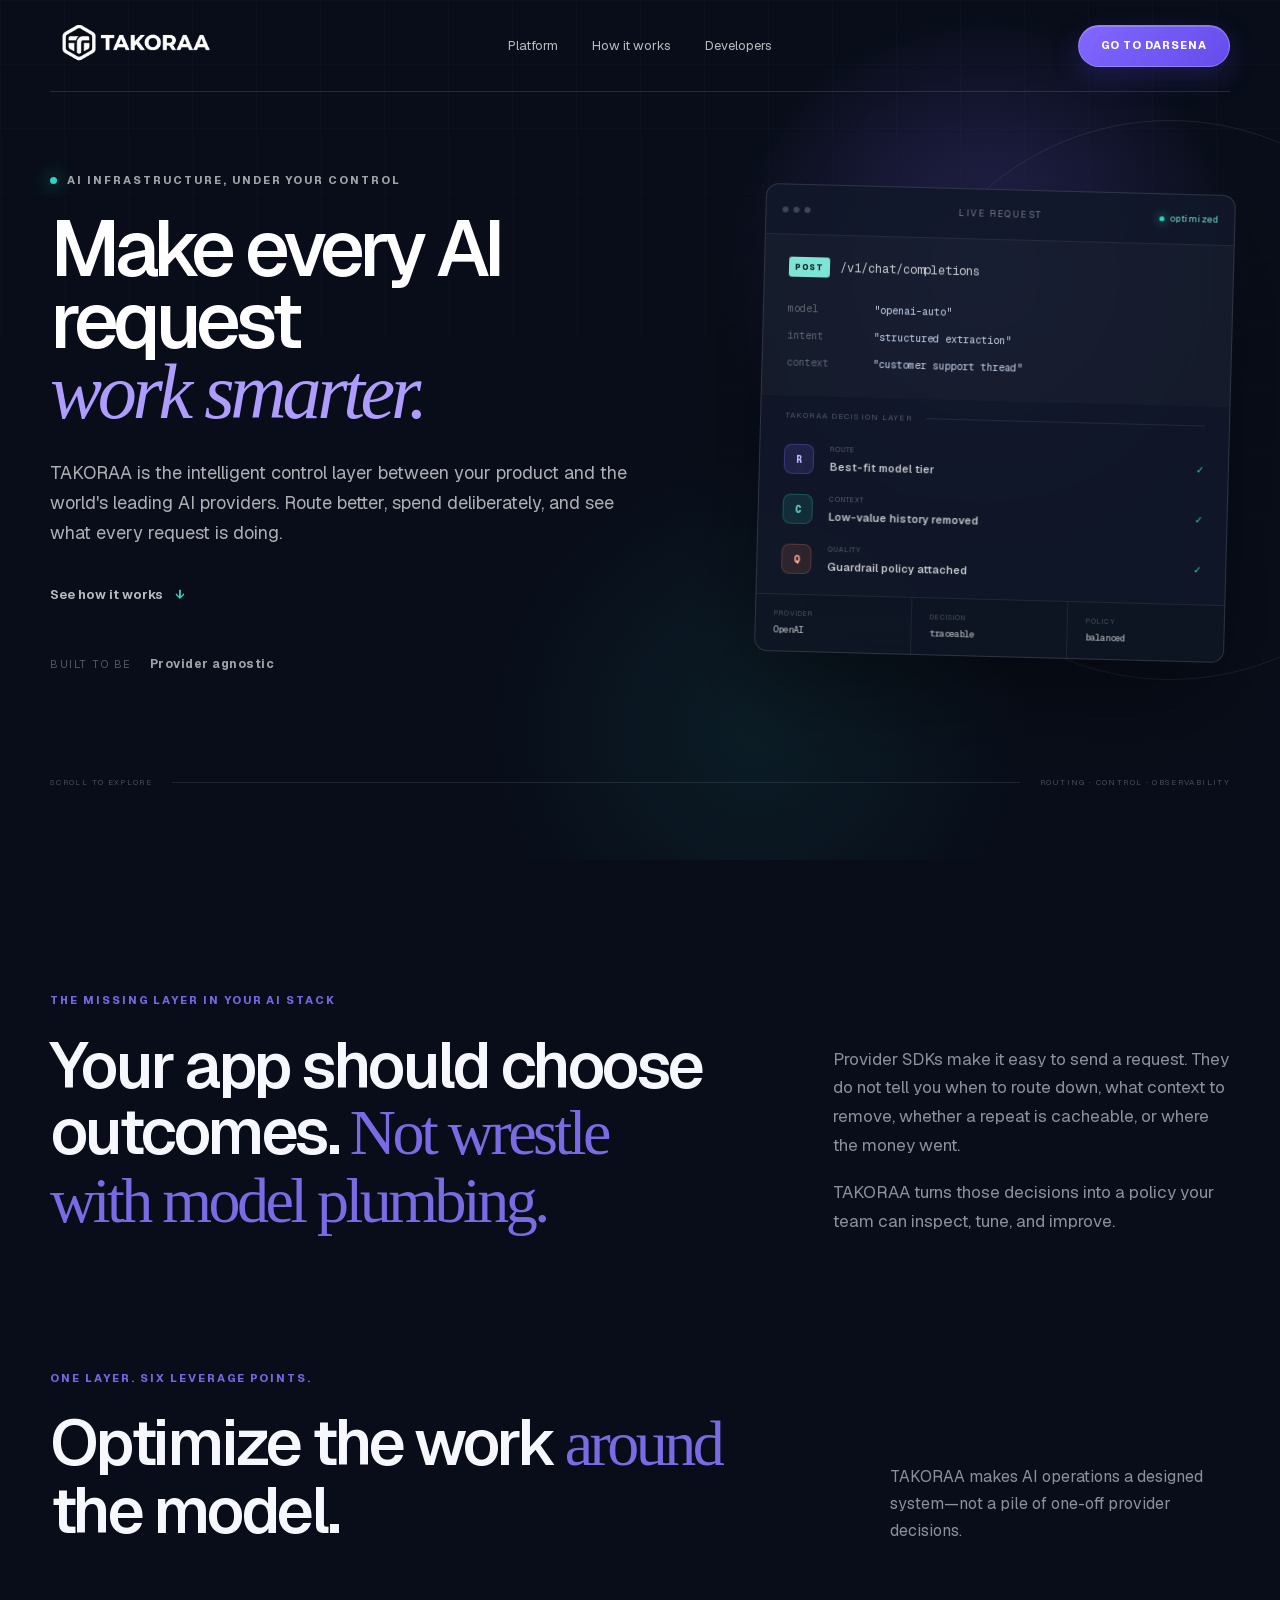
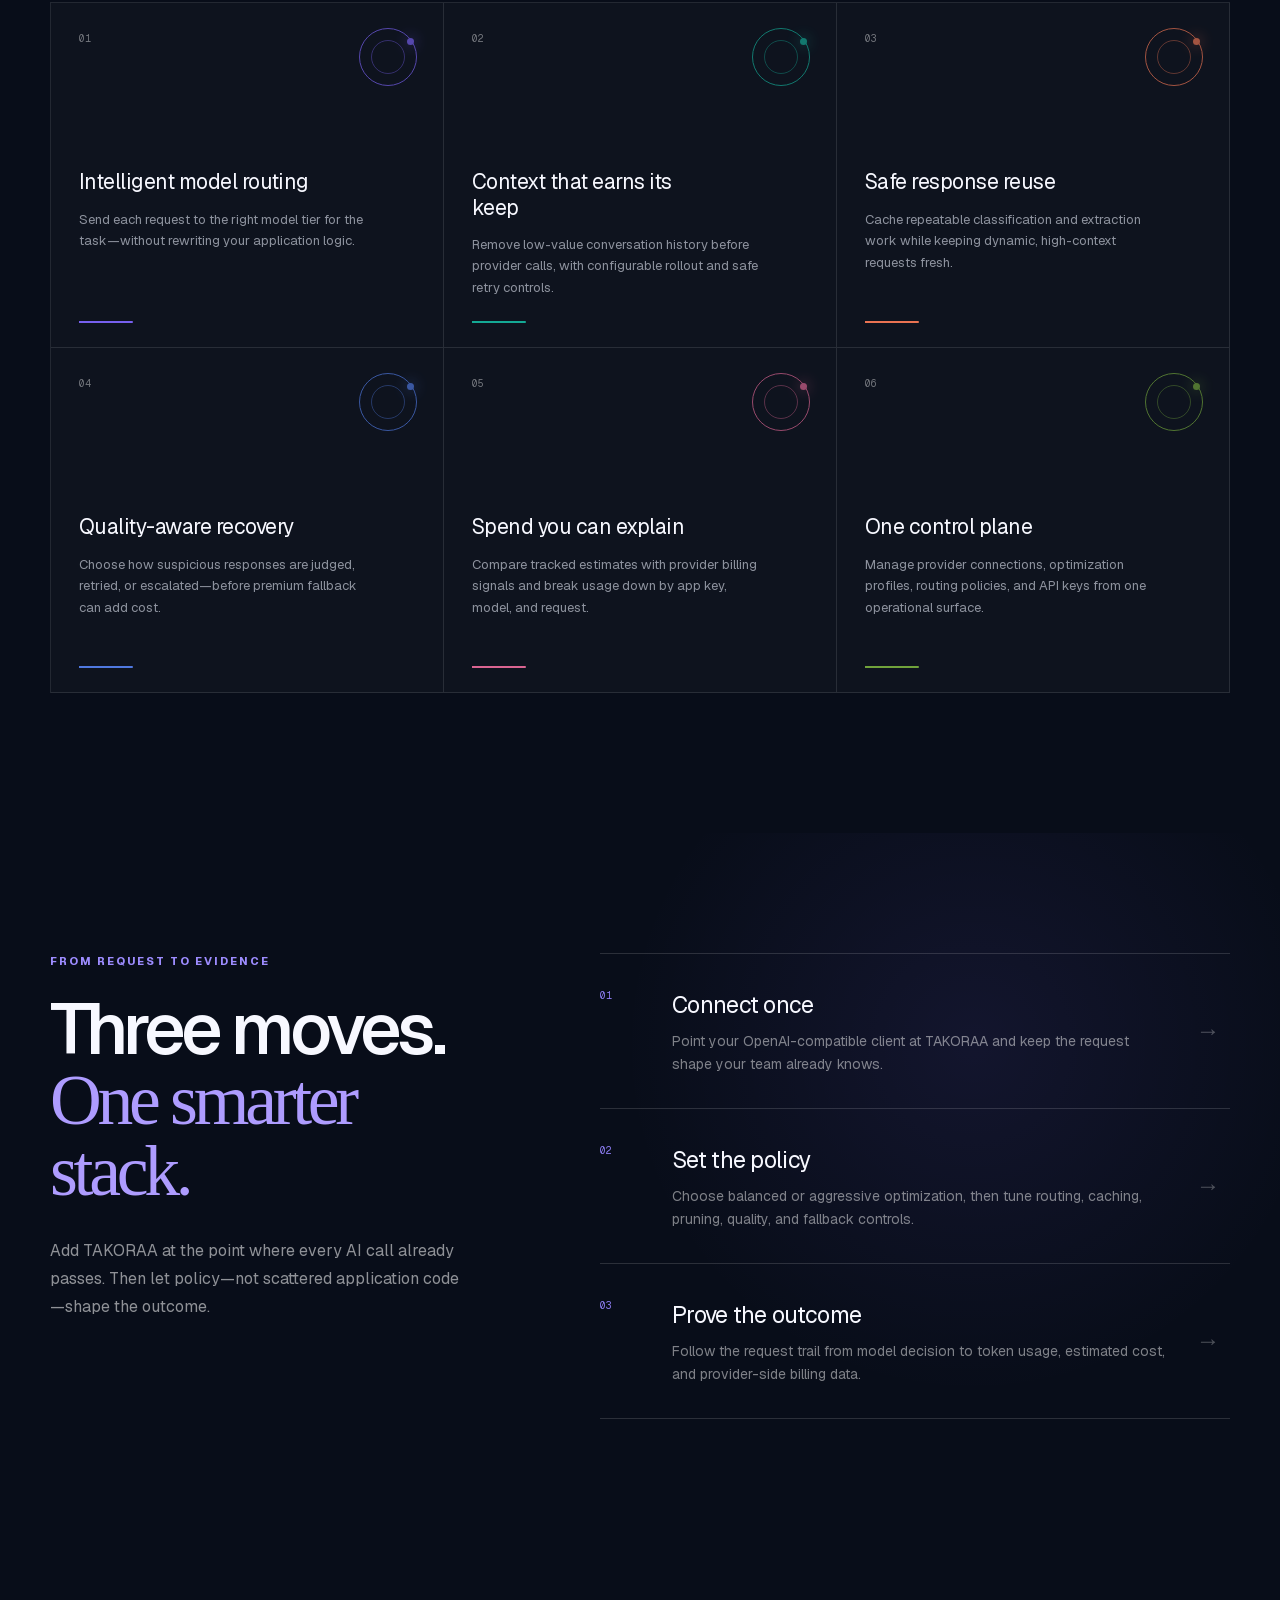
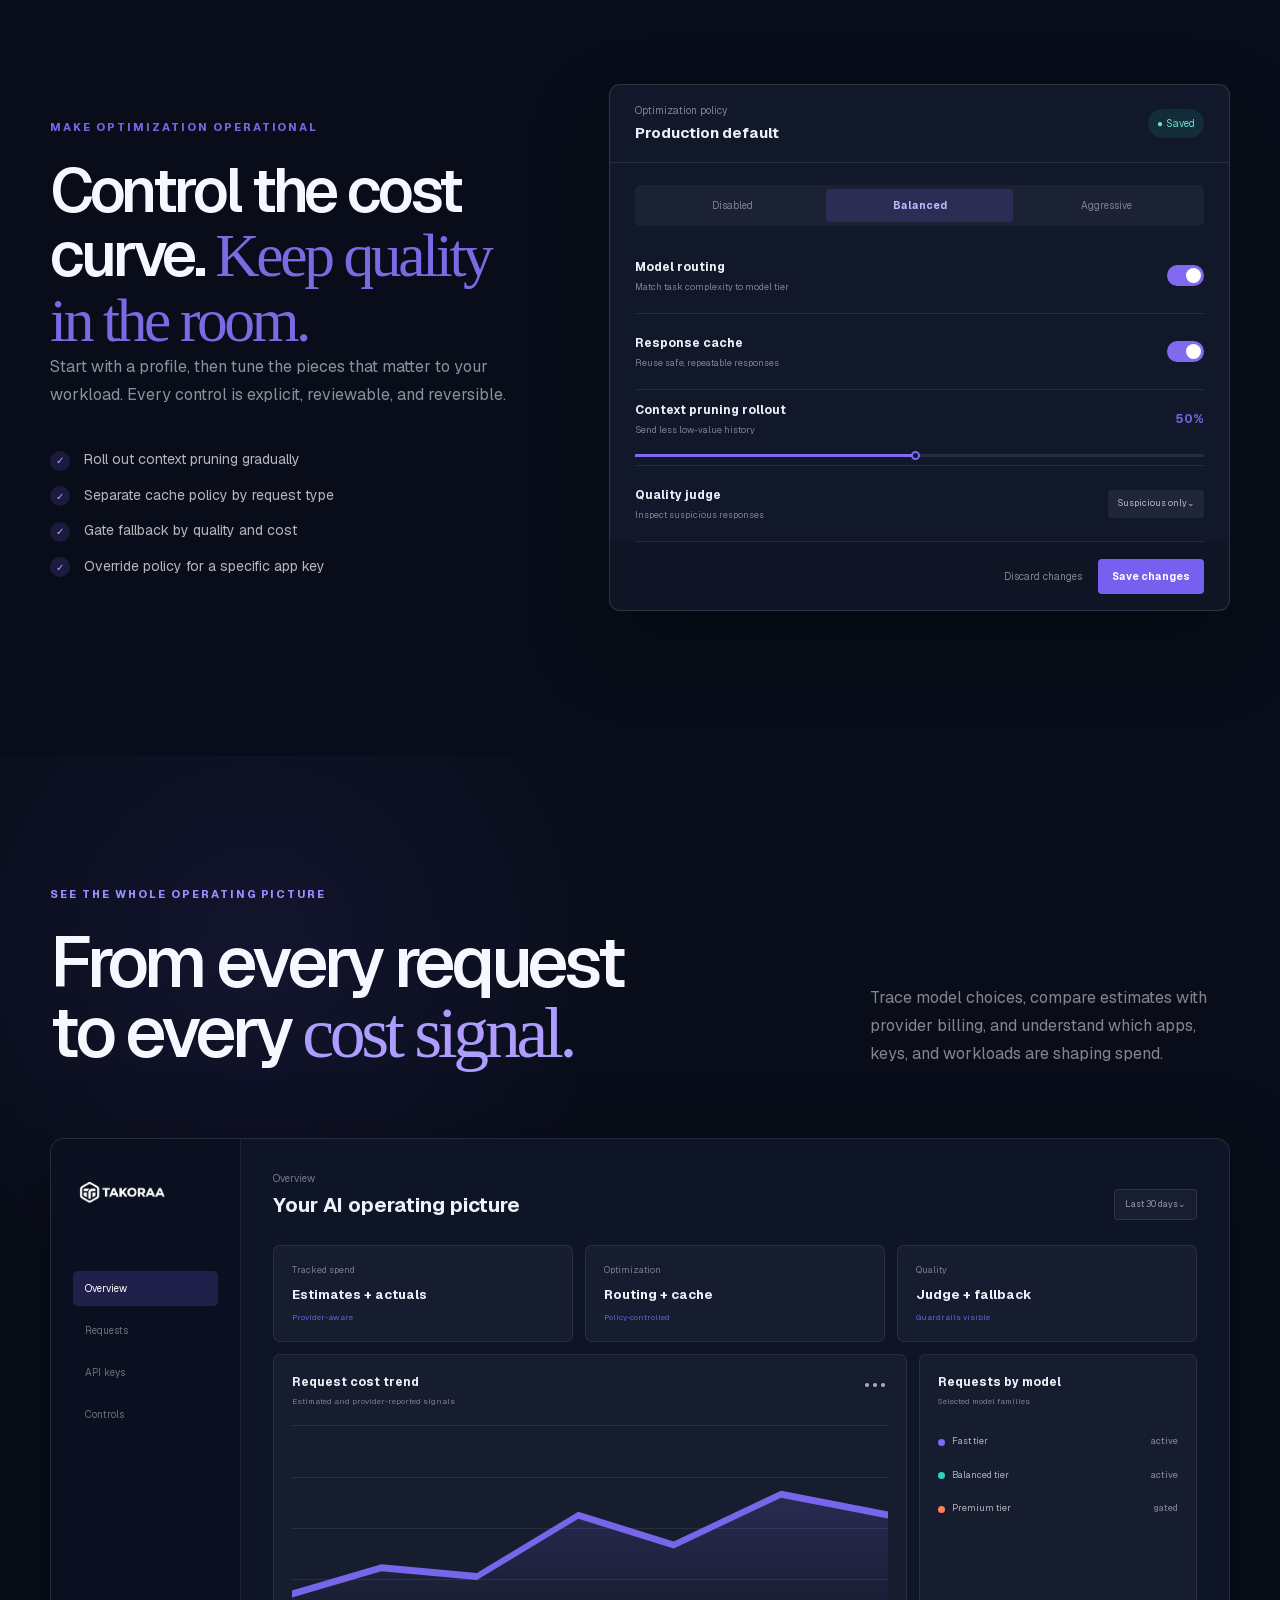
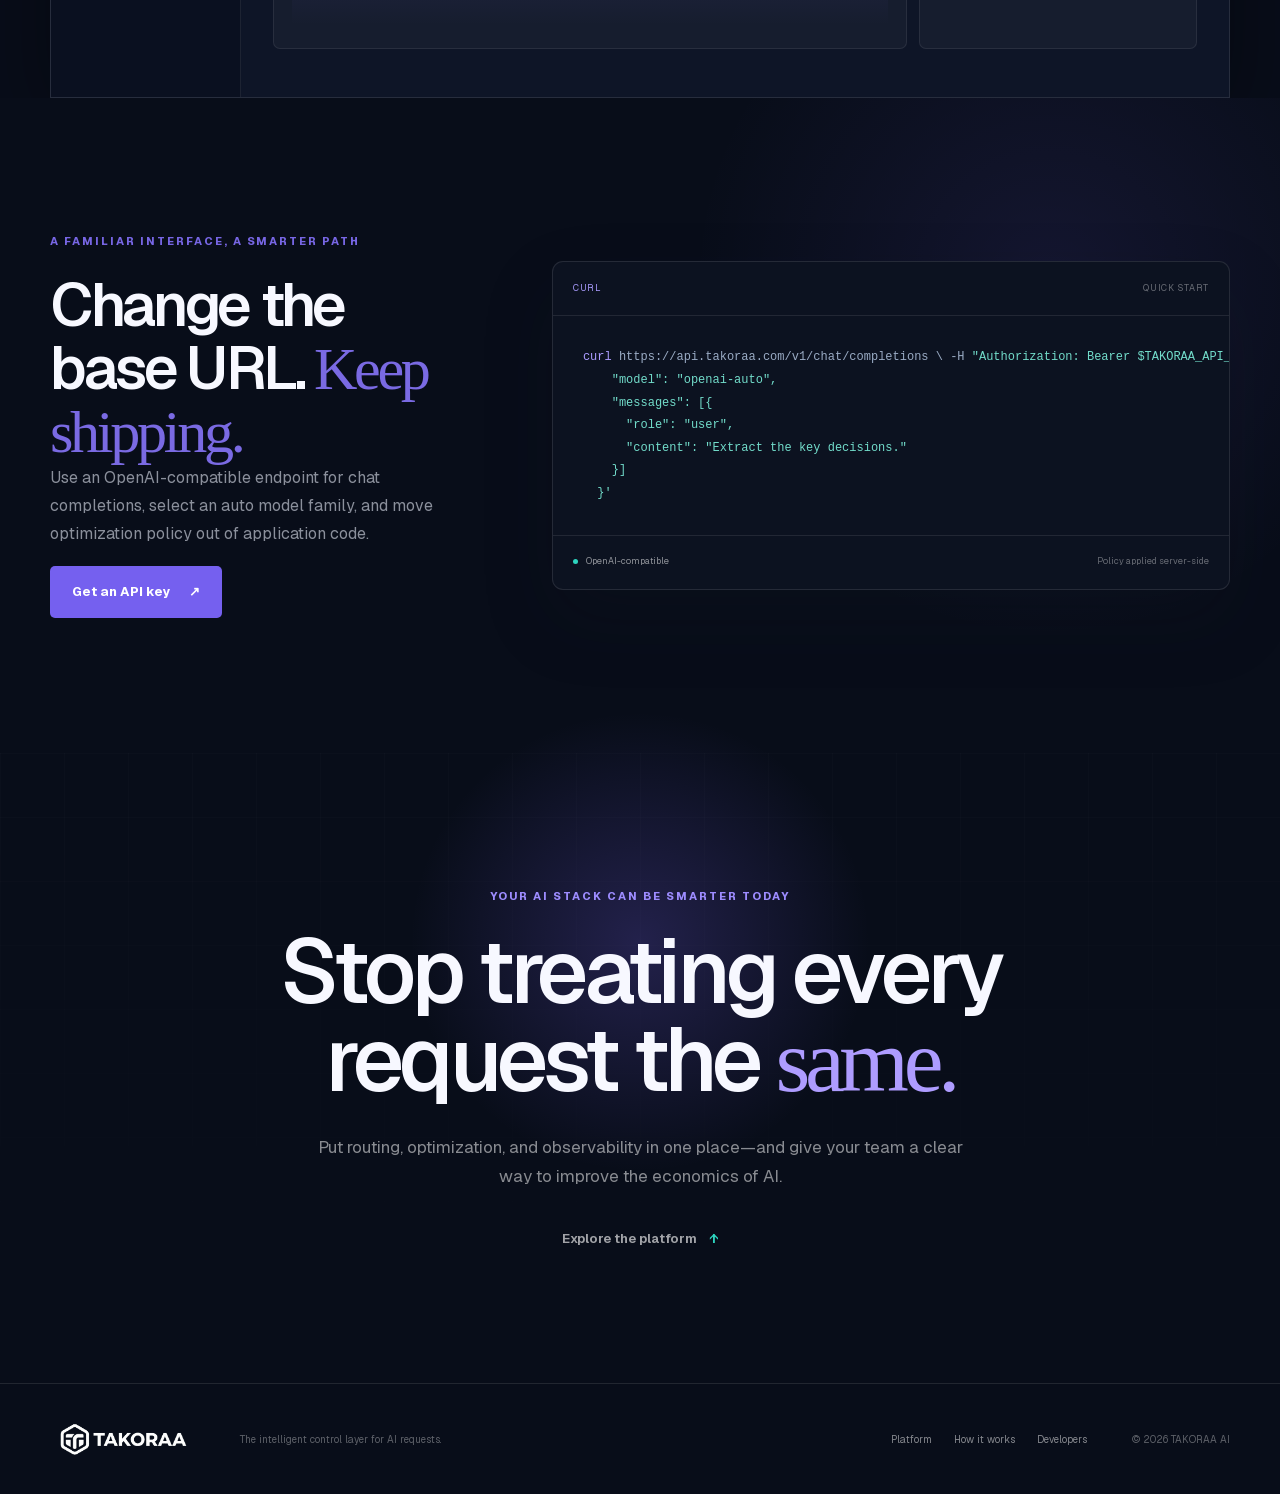
==== commit 4c76ce4a: "Present Takoraa as provider agnostic" ====
--- a/index.html
+++ b/index.html
@@ -1,7 +1,7 @@
-<!DOCTYPE html><html lang="en"><head><meta charSet="utf-8"/><meta name="viewport" content="width=device-width, initial-scale=1"/><link rel="preload" href="/_next/static/media/797e433ab948586e-s.p.08e28id.o-okb.woff2" as="font" crossorigin="" type="font/woff2"/><link rel="preload" href="/_next/static/media/caa3a2e1cccd8315-s.p.09~u27dqhyhd6.woff2" as="font" crossorigin="" type="font/woff2"/><link rel="preload" href="/takoraa-logo-white.png" as="image"/><link rel="stylesheet" href="/_next/static/chunks/0~jh7t9copfub.css?v=darsena-button-2" data-precedence="next"/><link rel="preload" as="script" fetchPriority="low" href="/_next/static/chunks/15xrurgzs99gv.js"/><script src="/_next/static/chunks/0r8nt2o8muejo.js" async=""></script><script src="/_next/static/chunks/07lhk_q6pmm3r.js" async=""></script><script src="/_next/static/chunks/turbopack-0l2a5lou.xw1r.js" async=""></script><script src="/_next/static/chunks/0dbhjjzl8qfwv.js" async=""></script><meta name="next-size-adjust" content=""/><title>TAKORAA AI — Make Every AI Request Work Smarter</title><meta name="description" content="The intelligent control layer for AI requests. Route models, optimize context, control spend, and understand every request across leading AI providers."/><meta property="og:title" content="TAKORAA AI — Make Every AI Request Work Smarter"/><meta property="og:description" content="The intelligent control layer for AI requests. Route models, optimize context, control spend, and understand every request across leading AI providers."/><meta property="og:url" content="https://takoraa.com"/><meta property="og:site_name" content="TAKORAA AI"/><meta property="og:image" content="https://takoraa.com/og.png"/><meta property="og:image:width" content="1536"/><meta property="og:image:height" content="1024"/><meta property="og:image:alt" content="TAKORAA AI — Intelligent control for every AI request"/><meta property="og:type" content="website"/><meta name="twitter:card" content="summary_large_image"/><meta name="twitter:title" content="TAKORAA AI — Make Every AI Request Work Smarter"/><meta name="twitter:description" content="The intelligent control layer for AI requests. Route models, optimize context, control spend, and understand every request across leading AI providers."/><meta name="twitter:image" content="https://takoraa.com/og.png"/><link rel="shortcut icon" href="/takoraa-logo.png"/><link rel="icon" href="/takoraa-logo.png"/><script src="/_next/static/chunks/03~yq9q893hmn.js" noModule=""></script></head><body class="geist_a71539c9-module__T19VSG__variable geist_mono_8d43a2aa-module__8Li5zG__variable"><div hidden=""><!--$--><!--/$--></div><main><section class="hero" id="top"><div class="hero-grid" aria-hidden="true"></div><header class="site-header shell"><a class="brand-link" href="#top" aria-label="TAKORAA home"><span class="brand" aria-label="TAKORAA"><img class="brand-logo" src="/takoraa-logo-white.png" alt="TAKORAA"/></span></a><nav class="nav-links" aria-label="Primary navigation"><a href="#platform">Platform</a><a href="#how-it-works">How it works</a><a href="#developers">Developers</a></nav><a class="darsena-link" href="https://darsena.takoraa.com" aria-label="Go to DARSENA">Go to DARSENA</a></header><div class="hero-content shell"><div class="hero-copy"><p class="eyebrow"><span></span> AI infrastructure, under your control</p><h1>Make every AI request <em>work smarter.</em></h1><p class="hero-lede">TAKORAA is the intelligent control layer between your product and the world&#x27;s leading AI providers. Route better, spend deliberately, and see what every request is doing.</p><div class="hero-actions"><a class="text-link" href="#how-it-works">See how it works <span aria-hidden="true">↓</span></a></div><div class="provider-row" aria-label="Supported provider families"><span>Built for</span><strong>OpenAI</strong><strong>Anthropic</strong><strong>Gemini</strong></div></div><div class="routing-card" aria-label="TAKORAA request routing example"><div class="routing-topbar"><div class="window-dots" aria-hidden="true"><span></span><span></span><span></span></div><span>LIVE REQUEST</span><span class="live-chip"><i></i> optimized</span></div><div class="request-block"><div class="request-heading"><span class="method-chip">POST</span><code>/v1/chat/completions</code></div><div class="code-line"><span>model</span><strong>&quot;openai-auto&quot;</strong></div><div class="code-line"><span>intent</span><strong>&quot;structured extraction&quot;</strong></div><div class="code-line"><span>context</span><strong>&quot;customer support thread&quot;</strong></div></div><div class="decision-divider"><span>TAKORAA DECISION LAYER</span><i aria-hidden="true"></i></div><div class="decision-stack"><div class="decision-row"><span class="decision-icon violet">R</span><div><small>ROUTE</small><strong>Best-fit model tier</strong></div><span class="done">✓</span></div><div class="decision-row"><span class="decision-icon cyan">C</span><div><small>CONTEXT</small><strong>Low-value history removed</strong></div><span class="done">✓</span></div><div class="decision-row"><span class="decision-icon orange">Q</span><div><small>QUALITY</small><strong>Guardrail policy attached</strong></div><span class="done">✓</span></div></div><div class="routing-footer"><div><span>Provider</span><strong>OpenAI</strong></div><div><span>Decision</span><strong>traceable</strong></div><div><span>Policy</span><strong>balanced</strong></div></div></div></div><div class="hero-foot shell"><span>SCROLL TO EXPLORE</span><div aria-hidden="true"></div><span>ROUTING · CONTROL · OBSERVABILITY</span></div></section><section class="manifesto section-shell" id="platform"><p class="section-kicker">The missing layer in your AI stack</p><div class="manifesto-grid"><h2>Your app should choose outcomes. <span>Not wrestle with model plumbing.</span></h2><div><p>Provider SDKs make it easy to send a request. They do not tell you when to route down, what context to remove, whether a repeat is cacheable, or where the money went.</p><p>TAKORAA turns those decisions into a policy your team can inspect, tune, and improve.</p></div></div></section><section class="features section-shell" aria-labelledby="features-title"><div class="section-heading"><div><p class="section-kicker">One layer. Six leverage points.</p><h2 id="features-title">Optimize the work <span>around</span> the model.</h2></div><p>TAKORAA makes AI operations a designed system—not a pile of one-off provider decisions.</p></div><div class="feature-grid"><article class="feature-card violet"><div class="feature-number">01</div><div class="feature-orbit" aria-hidden="true"><span></span></div><h3>Intelligent model routing</h3><p>Send each request to the right model tier for the task—without rewriting your application logic.</p><div class="feature-line" aria-hidden="true"></div></article><article class="feature-card cyan"><div class="feature-number">02</div><div class="feature-orbit" aria-hidden="true"><span></span></div><h3>Context that earns its keep</h3><p>Remove low-value conversation history before provider calls, with configurable rollout and safe retry controls.</p><div class="feature-line" aria-hidden="true"></div></article><article class="feature-card orange"><div class="feature-number">03</div><div class="feature-orbit" aria-hidden="true"><span></span></div><h3>Safe response reuse</h3><p>Cache repeatable classification and extraction work while keeping dynamic, high-context requests fresh.</p><div class="feature-line" aria-hidden="true"></div></article><article class="feature-card blue"><div class="feature-number">04</div><div class="feature-orbit" aria-hidden="true"><span></span></div><h3>Quality-aware recovery</h3><p>Choose how suspicious responses are judged, retried, or escalated—before premium fallback can add cost.</p><div class="feature-line" aria-hidden="true"></div></article><article class="feature-card rose"><div class="feature-number">05</div><div class="feature-orbit" aria-hidden="true"><span></span></div><h3>Spend you can explain</h3><p>Compare tracked estimates with provider billing signals and break usage down by app key, model, and request.</p><div class="feature-line" aria-hidden="true"></div></article><article class="feature-card lime"><div class="feature-number">06</div><div class="feature-orbit" aria-hidden="true"><span></span></div><h3>One control plane</h3><p>Manage provider connections, optimization profiles, routing policies, and API keys from one operational surface.</p><div class="feature-line" aria-hidden="true"></div></article></div></section><section class="process" id="how-it-works"><div class="section-shell process-inner"><div class="process-intro"><p class="section-kicker light">From request to evidence</p><h2>Three moves.<br/><span>One smarter stack.</span></h2><p>Add TAKORAA at the point where every AI call already passes. Then let policy—not scattered application code—shape the outcome.</p></div><div class="process-list"><article class="process-step"><span>01</span><div><h3>Connect once</h3><p>Point your OpenAI-compatible client at TAKORAA and keep the request shape your team already knows.</p></div><i aria-hidden="true">→</i></article><article class="process-step"><span>02</span><div><h3>Set the policy</h3><p>Choose balanced or aggressive optimization, then tune routing, caching, pruning, quality, and fallback controls.</p></div><i aria-hidden="true">→</i></article><article class="process-step"><span>03</span><div><h3>Prove the outcome</h3><p>Follow the request trail from model decision to token usage, estimated cost, and provider-side billing data.</p></div><i aria-hidden="true">→</i></article></div></div></section><section class="control-section section-shell" aria-labelledby="control-title"><div class="control-copy"><p class="section-kicker">Make optimization operational</p><h2 id="control-title">Control the cost curve. <span>Keep quality in the room.</span></h2><p>Start with a profile, then tune the pieces that matter to your workload. Every control is explicit, reviewable, and reversible.</p><ul class="check-list"><li><span>✓</span> Roll out context pruning gradually</li><li><span>✓</span> Separate cache policy by request type</li><li><span>✓</span> Gate fallback by quality and cost</li><li><span>✓</span> Override policy for a specific app key</li></ul></div><div class="control-panel" aria-label="Optimization controls example"><div class="panel-head"><div><span>Optimization policy</span><strong>Production default</strong></div><span class="saved-chip">● Saved</span></div><div class="profile-tabs"><span>Disabled</span><span class="active">Balanced</span><span>Aggressive</span></div><div class="control-row"><div><strong>Model routing</strong><span>Match task complexity to model tier</span></div><i class="toggle on" aria-label="Enabled"></i></div><div class="control-row"><div><strong>Response cache</strong><span>Reuse safe, repeatable responses</span></div><i class="toggle on" aria-label="Enabled"></i></div><div class="control-row context-row"><div><strong>Context pruning rollout</strong><span>Send less low-value history</span></div><strong>50%</strong><div class="range" aria-hidden="true"><span></span></div></div><div class="control-row"><div><strong>Quality judge</strong><span>Inspect suspicious responses</span></div><span class="select-pill">Suspicious only⌄</span></div><div class="panel-actions"><span>Discard changes</span><strong>Save changes</strong></div></div></section><section class="observability"><div class="section-shell observability-heading"><div><p class="section-kicker light">See the whole operating picture</p><h2>From every request<br/>to every <span>cost signal.</span></h2></div><p>Trace model choices, compare estimates with provider billing, and understand which apps, keys, and workloads are shaping spend.</p></div><div class="dashboard-frame section-shell" aria-label="TAKORAA observability dashboard example"><div class="dash-sidebar"><span class="brand" aria-label="TAKORAA"><img class="brand-logo" src="/takoraa-logo-white.png" alt="TAKORAA"/></span><div class="dash-nav"><span class="active">Overview</span><span>Requests</span><span>API keys</span><span>Controls</span></div></div><div class="dash-main"><div class="dash-title"><div><span>Overview</span><strong>Your AI operating picture</strong></div><span>Last 30 days⌄</span></div><div class="dash-stats"><article><span>Tracked spend</span><strong>Estimates + actuals</strong><small>Provider-aware</small></article><article><span>Optimization</span><strong>Routing + cache</strong><small>Policy-controlled</small></article><article><span>Quality</span><strong>Judge + fallback</strong><small>Guardrails visible</small></article></div><div class="dash-grid"><article class="chart-card"><div class="card-title"><div><strong>Request cost trend</strong><span>Estimated and provider-reported signals</span></div><i>•••</i></div><div class="chart-area" aria-hidden="true"><div class="chart-lines"><i></i><i></i><i></i><i></i></div><div class="area-shape"></div><div class="chart-line"><span></span><span></span><span></span><span></span><span></span><span></span></div></div></article><article class="model-card"><div class="card-title"><div><strong>Requests by model</strong><span>Selected model families</span></div></div><div class="model-list"><p><span><i class="dot purple"></i>Fast tier</span><b>active</b></p><p><span><i class="dot cyan"></i>Balanced tier</span><b>active</b></p><p><span><i class="dot orange"></i>Premium tier</span><b>gated</b></p></div></article></div></div></div></section><section class="developer-section" id="developers"><div class="section-shell developer-grid"><div class="developer-copy"><p class="section-kicker">A familiar interface, a smarter path</p><h2>Change the base URL. <span>Keep shipping.</span></h2><p>Use an OpenAI-compatible endpoint for chat completions, select an auto model family, and move optimization policy out of application code.</p><a class="button button-dark" href="https://dashboard.takoraa.com">Get an API key <span aria-hidden="true">↗</span></a></div><div class="code-card"><div class="code-card-head"><span>cURL</span><span>Quick start</span></div><pre><code><span class="code-purple">curl</span> https://api.takoraa.com/v1/chat/completions \ -H <span class="code-green">&quot;Authorization: Bearer $TAKORAA_API_KEY&quot;</span> \ -H <span class="code-green">&quot;Content-Type: application/json&quot;</span> \ -d <span class="code-green">&#x27;<!-- -->{
+<!DOCTYPE html><html lang="en"><head><meta charSet="utf-8"/><meta name="viewport" content="width=device-width, initial-scale=1"/><link rel="preload" href="/_next/static/media/797e433ab948586e-s.p.08e28id.o-okb.woff2" as="font" crossorigin="" type="font/woff2"/><link rel="preload" href="/_next/static/media/caa3a2e1cccd8315-s.p.09~u27dqhyhd6.woff2" as="font" crossorigin="" type="font/woff2"/><link rel="preload" href="/takoraa-logo-white.png" as="image"/><link rel="stylesheet" href="/_next/static/chunks/0~jh7t9copfub.css?v=darsena-button-2" data-precedence="next"/><link rel="preload" as="script" fetchPriority="low" href="/_next/static/chunks/15xrurgzs99gv.js"/><script src="/_next/static/chunks/0r8nt2o8muejo.js" async=""></script><script src="/_next/static/chunks/07lhk_q6pmm3r.js" async=""></script><script src="/_next/static/chunks/turbopack-0l2a5lou.xw1r.js" async=""></script><script src="/_next/static/chunks/0dbhjjzl8qfwv.js" async=""></script><meta name="next-size-adjust" content=""/><title>TAKORAA AI — Make Every AI Request Work Smarter</title><meta name="description" content="The intelligent control layer for AI requests. Route models, optimize context, control spend, and understand every request across leading AI providers."/><meta property="og:title" content="TAKORAA AI — Make Every AI Request Work Smarter"/><meta property="og:description" content="The intelligent control layer for AI requests. Route models, optimize context, control spend, and understand every request across leading AI providers."/><meta property="og:url" content="https://takoraa.com"/><meta property="og:site_name" content="TAKORAA AI"/><meta property="og:image" content="https://takoraa.com/og.png"/><meta property="og:image:width" content="1536"/><meta property="og:image:height" content="1024"/><meta property="og:image:alt" content="TAKORAA AI — Intelligent control for every AI request"/><meta property="og:type" content="website"/><meta name="twitter:card" content="summary_large_image"/><meta name="twitter:title" content="TAKORAA AI — Make Every AI Request Work Smarter"/><meta name="twitter:description" content="The intelligent control layer for AI requests. Route models, optimize context, control spend, and understand every request across leading AI providers."/><meta name="twitter:image" content="https://takoraa.com/og.png"/><link rel="shortcut icon" href="/takoraa-logo.png"/><link rel="icon" href="/takoraa-logo.png"/><script src="/_next/static/chunks/03~yq9q893hmn.js" noModule=""></script></head><body class="geist_a71539c9-module__T19VSG__variable geist_mono_8d43a2aa-module__8Li5zG__variable"><div hidden=""><!--$--><!--/$--></div><main><section class="hero" id="top"><div class="hero-grid" aria-hidden="true"></div><header class="site-header shell"><a class="brand-link" href="#top" aria-label="TAKORAA home"><span class="brand" aria-label="TAKORAA"><img class="brand-logo" src="/takoraa-logo-white.png" alt="TAKORAA"/></span></a><nav class="nav-links" aria-label="Primary navigation"><a href="#platform">Platform</a><a href="#how-it-works">How it works</a><a href="#developers">Developers</a></nav><a class="darsena-link" href="https://darsena.takoraa.com" aria-label="Go to DARSENA">Go to DARSENA</a></header><div class="hero-content shell"><div class="hero-copy"><p class="eyebrow"><span></span> AI infrastructure, under your control</p><h1>Make every AI request <em>work smarter.</em></h1><p class="hero-lede">TAKORAA is the intelligent control layer between your product and the world&#x27;s leading AI providers. Route better, spend deliberately, and see what every request is doing.</p><div class="hero-actions"><a class="text-link" href="#how-it-works">See how it works <span aria-hidden="true">↓</span></a></div><div class="provider-row" aria-label="Provider-agnostic infrastructure"><span>Built to be</span><strong>Provider agnostic</strong></div></div><div class="routing-card" aria-label="TAKORAA request routing example"><div class="routing-topbar"><div class="window-dots" aria-hidden="true"><span></span><span></span><span></span></div><span>LIVE REQUEST</span><span class="live-chip"><i></i> optimized</span></div><div class="request-block"><div class="request-heading"><span class="method-chip">POST</span><code>/v1/chat/completions</code></div><div class="code-line"><span>model</span><strong>&quot;openai-auto&quot;</strong></div><div class="code-line"><span>intent</span><strong>&quot;structured extraction&quot;</strong></div><div class="code-line"><span>context</span><strong>&quot;customer support thread&quot;</strong></div></div><div class="decision-divider"><span>TAKORAA DECISION LAYER</span><i aria-hidden="true"></i></div><div class="decision-stack"><div class="decision-row"><span class="decision-icon violet">R</span><div><small>ROUTE</small><strong>Best-fit model tier</strong></div><span class="done">✓</span></div><div class="decision-row"><span class="decision-icon cyan">C</span><div><small>CONTEXT</small><strong>Low-value history removed</strong></div><span class="done">✓</span></div><div class="decision-row"><span class="decision-icon orange">Q</span><div><small>QUALITY</small><strong>Guardrail policy attached</strong></div><span class="done">✓</span></div></div><div class="routing-footer"><div><span>Provider</span><strong>OpenAI</strong></div><div><span>Decision</span><strong>traceable</strong></div><div><span>Policy</span><strong>balanced</strong></div></div></div></div><div class="hero-foot shell"><span>SCROLL TO EXPLORE</span><div aria-hidden="true"></div><span>ROUTING · CONTROL · OBSERVABILITY</span></div></section><section class="manifesto section-shell" id="platform"><p class="section-kicker">The missing layer in your AI stack</p><div class="manifesto-grid"><h2>Your app should choose outcomes. <span>Not wrestle with model plumbing.</span></h2><div><p>Provider SDKs make it easy to send a request. They do not tell you when to route down, what context to remove, whether a repeat is cacheable, or where the money went.</p><p>TAKORAA turns those decisions into a policy your team can inspect, tune, and improve.</p></div></div></section><section class="features section-shell" aria-labelledby="features-title"><div class="section-heading"><div><p class="section-kicker">One layer. Six leverage points.</p><h2 id="features-title">Optimize the work <span>around</span> the model.</h2></div><p>TAKORAA makes AI operations a designed system—not a pile of one-off provider decisions.</p></div><div class="feature-grid"><article class="feature-card violet"><div class="feature-number">01</div><div class="feature-orbit" aria-hidden="true"><span></span></div><h3>Intelligent model routing</h3><p>Send each request to the right model tier for the task—without rewriting your application logic.</p><div class="feature-line" aria-hidden="true"></div></article><article class="feature-card cyan"><div class="feature-number">02</div><div class="feature-orbit" aria-hidden="true"><span></span></div><h3>Context that earns its keep</h3><p>Remove low-value conversation history before provider calls, with configurable rollout and safe retry controls.</p><div class="feature-line" aria-hidden="true"></div></article><article class="feature-card orange"><div class="feature-number">03</div><div class="feature-orbit" aria-hidden="true"><span></span></div><h3>Safe response reuse</h3><p>Cache repeatable classification and extraction work while keeping dynamic, high-context requests fresh.</p><div class="feature-line" aria-hidden="true"></div></article><article class="feature-card blue"><div class="feature-number">04</div><div class="feature-orbit" aria-hidden="true"><span></span></div><h3>Quality-aware recovery</h3><p>Choose how suspicious responses are judged, retried, or escalated—before premium fallback can add cost.</p><div class="feature-line" aria-hidden="true"></div></article><article class="feature-card rose"><div class="feature-number">05</div><div class="feature-orbit" aria-hidden="true"><span></span></div><h3>Spend you can explain</h3><p>Compare tracked estimates with provider billing signals and break usage down by app key, model, and request.</p><div class="feature-line" aria-hidden="true"></div></article><article class="feature-card lime"><div class="feature-number">06</div><div class="feature-orbit" aria-hidden="true"><span></span></div><h3>One control plane</h3><p>Manage provider connections, optimization profiles, routing policies, and API keys from one operational surface.</p><div class="feature-line" aria-hidden="true"></div></article></div></section><section class="process" id="how-it-works"><div class="section-shell process-inner"><div class="process-intro"><p class="section-kicker light">From request to evidence</p><h2>Three moves.<br/><span>One smarter stack.</span></h2><p>Add TAKORAA at the point where every AI call already passes. Then let policy—not scattered application code—shape the outcome.</p></div><div class="process-list"><article class="process-step"><span>01</span><div><h3>Connect once</h3><p>Point your OpenAI-compatible client at TAKORAA and keep the request shape your team already knows.</p></div><i aria-hidden="true">→</i></article><article class="process-step"><span>02</span><div><h3>Set the policy</h3><p>Choose balanced or aggressive optimization, then tune routing, caching, pruning, quality, and fallback controls.</p></div><i aria-hidden="true">→</i></article><article class="process-step"><span>03</span><div><h3>Prove the outcome</h3><p>Follow the request trail from model decision to token usage, estimated cost, and provider-side billing data.</p></div><i aria-hidden="true">→</i></article></div></div></section><section class="control-section section-shell" aria-labelledby="control-title"><div class="control-copy"><p class="section-kicker">Make optimization operational</p><h2 id="control-title">Control the cost curve. <span>Keep quality in the room.</span></h2><p>Start with a profile, then tune the pieces that matter to your workload. Every control is explicit, reviewable, and reversible.</p><ul class="check-list"><li><span>✓</span> Roll out context pruning gradually</li><li><span>✓</span> Separate cache policy by request type</li><li><span>✓</span> Gate fallback by quality and cost</li><li><span>✓</span> Override policy for a specific app key</li></ul></div><div class="control-panel" aria-label="Optimization controls example"><div class="panel-head"><div><span>Optimization policy</span><strong>Production default</strong></div><span class="saved-chip">● Saved</span></div><div class="profile-tabs"><span>Disabled</span><span class="active">Balanced</span><span>Aggressive</span></div><div class="control-row"><div><strong>Model routing</strong><span>Match task complexity to model tier</span></div><i class="toggle on" aria-label="Enabled"></i></div><div class="control-row"><div><strong>Response cache</strong><span>Reuse safe, repeatable responses</span></div><i class="toggle on" aria-label="Enabled"></i></div><div class="control-row context-row"><div><strong>Context pruning rollout</strong><span>Send less low-value history</span></div><strong>50%</strong><div class="range" aria-hidden="true"><span></span></div></div><div class="control-row"><div><strong>Quality judge</strong><span>Inspect suspicious responses</span></div><span class="select-pill">Suspicious only⌄</span></div><div class="panel-actions"><span>Discard changes</span><strong>Save changes</strong></div></div></section><section class="observability"><div class="section-shell observability-heading"><div><p class="section-kicker light">See the whole operating picture</p><h2>From every request<br/>to every <span>cost signal.</span></h2></div><p>Trace model choices, compare estimates with provider billing, and understand which apps, keys, and workloads are shaping spend.</p></div><div class="dashboard-frame section-shell" aria-label="TAKORAA observability dashboard example"><div class="dash-sidebar"><span class="brand" aria-label="TAKORAA"><img class="brand-logo" src="/takoraa-logo-white.png" alt="TAKORAA"/></span><div class="dash-nav"><span class="active">Overview</span><span>Requests</span><span>API keys</span><span>Controls</span></div></div><div class="dash-main"><div class="dash-title"><div><span>Overview</span><strong>Your AI operating picture</strong></div><span>Last 30 days⌄</span></div><div class="dash-stats"><article><span>Tracked spend</span><strong>Estimates + actuals</strong><small>Provider-aware</small></article><article><span>Optimization</span><strong>Routing + cache</strong><small>Policy-controlled</small></article><article><span>Quality</span><strong>Judge + fallback</strong><small>Guardrails visible</small></article></div><div class="dash-grid"><article class="chart-card"><div class="card-title"><div><strong>Request cost trend</strong><span>Estimated and provider-reported signals</span></div><i>•••</i></div><div class="chart-area" aria-hidden="true"><div class="chart-lines"><i></i><i></i><i></i><i></i></div><div class="area-shape"></div><div class="chart-line"><span></span><span></span><span></span><span></span><span></span><span></span></div></div></article><article class="model-card"><div class="card-title"><div><strong>Requests by model</strong><span>Selected model families</span></div></div><div class="model-list"><p><span><i class="dot purple"></i>Fast tier</span><b>active</b></p><p><span><i class="dot cyan"></i>Balanced tier</span><b>active</b></p><p><span><i class="dot orange"></i>Premium tier</span><b>gated</b></p></div></article></div></div></div></section><section class="developer-section" id="developers"><div class="section-shell developer-grid"><div class="developer-copy"><p class="section-kicker">A familiar interface, a smarter path</p><h2>Change the base URL. <span>Keep shipping.</span></h2><p>Use an OpenAI-compatible endpoint for chat completions, select an auto model family, and move optimization policy out of application code.</p><a class="button button-dark" href="https://dashboard.takoraa.com">Get an API key <span aria-hidden="true">↗</span></a></div><div class="code-card"><div class="code-card-head"><span>cURL</span><span>Quick start</span></div><pre><code><span class="code-purple">curl</span> https://api.takoraa.com/v1/chat/completions \ -H <span class="code-green">&quot;Authorization: Bearer $TAKORAA_API_KEY&quot;</span> \ -H <span class="code-green">&quot;Content-Type: application/json&quot;</span> \ -d <span class="code-green">&#x27;<!-- -->{
     &quot;model&quot;: &quot;openai-auto&quot;,
     &quot;messages&quot;: [{
       &quot;role&quot;: &quot;user&quot;,
       &quot;content&quot;: &quot;Extract the key decisions.&quot;
     }]
-  }<!-- -->&#x27;</span></code></pre><div class="code-foot"><span><i></i> OpenAI-compatible</span><span>Policy applied server-side</span></div></div></div></section><section class="final-cta"><div class="cta-grid" aria-hidden="true"></div><div class="section-shell cta-content"><p class="section-kicker light">Your AI stack can be smarter today</p><h2>Stop treating every<br/>request the <span>same.</span></h2><p>Put routing, optimization, and observability in one place—and give your team a clear way to improve the economics of AI.</p><div class="hero-actions centered"><a class="text-link light-link" href="#platform">Explore the platform <span aria-hidden="true">↑</span></a></div></div></section><footer class="footer"><div class="section-shell footer-inner"><span class="brand" aria-label="TAKORAA"><img class="brand-logo" src="/takoraa-logo-white.png" alt="TAKORAA"/></span><p>The intelligent control layer for AI requests.</p><div><a href="#platform">Platform</a><a href="#how-it-works">How it works</a><a href="#developers">Developers</a></div><span>© 2026 TAKORAA AI</span></div></footer></main><!--$--><!--/$--><script src="/_next/static/chunks/15xrurgzs99gv.js" id="_R_" async=""></script><script>(self.__next_f=self.__next_f||[]).push([0])</script><script>self.__next_f.push([1,"1:\"$Sreact.fragment\"\n2:I[39756,[\"/_next/static/chunks/0dbhjjzl8qfwv.js\"],\"default\"]\n3:I[37457,[\"/_next/static/chunks/0dbhjjzl8qfwv.js\"],\"default\"]\n14:I[68027,[\"/_next/static/chunks/0dbhjjzl8qfwv.js\"],\"default\",1]\n:HL[\"/_next/static/chunks/0~jh7t9copfub.css?v=darsena-button-2\",\"style\"]\n:HL[\"/_next/static/media/797e433ab948586e-s.p.08e28id.o-okb.woff2\",\"font\",{\"crossOrigin\":\"\",\"type\":\"font/woff2\"}]\n:HL[\"/_next/static/media/caa3a2e1cccd8315-s.p.09~u27dqhyhd6.woff2\",\"font\",{\"crossOrigin\":\"\",\"type\":\"font/woff2\"}]\n:HL[\"/takoraa-logo-white.png\",\"image\"]\n"])</script><script>self.__next_f.push([1,"0:{\"P\":null,\"c\":[\"\",\"\"],\"q\":\"\",\"i\":false,\"f\":[[[\"\",{\"children\":[\"__PAGE__\",{}]},\"$undefined\",\"$undefined\",16],[[\"$\",\"$1\",\"c\",{\"children\":[[[\"$\",\"link\",\"0\",{\"rel\":\"stylesheet\",\"href\":\"/_next/static/chunks/0~jh7t9copfub.css?v=darsena-button-2\",\"precedence\":\"next\",\"crossOrigin\":\"$undefined\",\"nonce\":\"$undefined\"}],[\"$\",\"script\",\"script-0\",{\"src\":\"/_next/static/chunks/0dbhjjzl8qfwv.js\",\"async\":true,\"nonce\":\"$undefined\"}]],[\"$\",\"html\",null,{\"lang\":\"en\",\"children\":[\"$\",\"body\",null,{\"className\":\"geist_a71539c9-module__T19VSG__variable geist_mono_8d43a2aa-module__8Li5zG__variable\",\"children\":[\"$\",\"$L2\",null,{\"parallelRouterKey\":\"children\",\"error\":\"$undefined\",\"errorStyles\":\"$undefined\",\"errorScripts\":\"$undefined\",\"template\":[\"$\",\"$L3\",null,{}],\"templateStyles\":\"$undefined\",\"templateScripts\":\"$undefined\",\"notFound\":[[[\"$\",\"title\",null,{\"children\":\"404: This page could not be found.\"}],[\"$\",\"div\",null,{\"style\":{\"fontFamily\":\"system-ui,\\\"Segoe UI\\\",Roboto,Helvetica,Arial,sans-serif,\\\"Apple Color Emoji\\\",\\\"Segoe UI Emoji\\\"\",\"height\":\"100vh\",\"textAlign\":\"center\",\"display\":\"flex\",\"flexDirection\":\"column\",\"alignItems\":\"center\",\"justifyContent\":\"center\"},\"children\":[\"$\",\"div\",null,{\"children\":[[\"$\",\"style\",null,{\"dangerouslySetInnerHTML\":{\"__html\":\"body{color:#000;background:#fff;margin:0}.next-error-h1{border-right:1px solid rgba(0,0,0,.3)}@media (prefers-color-scheme:dark){body{color:#fff;background:#000}.next-error-h1{border-right:1px solid rgba(255,255,255,.3)}}\"}}],[\"$\",\"h1\",null,{\"className\":\"next-error-h1\",\"style\":{\"display\":\"inline-block\",\"margin\":\"0 20px 0 0\",\"padding\":\"0 23px 0 0\",\"fontSize\":24,\"fontWeight\":500,\"verticalAlign\":\"top\",\"lineHeight\":\"49px\"},\"children\":404}],[\"$\",\"div\",null,{\"style\":{\"display\":\"inline-block\"},\"children\":[\"$\",\"h2\",null,{\"style\":{\"fontSize\":14,\"fontWeight\":400,\"lineHeight\":\"49px\",\"margin\":0},\"children\":\"This page could not be found.\"}]}]]}]}]],[]],\"forbidden\":\"$undefined\",\"unauthorized\":\"$undefined\"}]}]}]]}],{\"children\":[[\"$\",\"$1\",\"c\",{\"children\":[[\"$\",\"main\",null,{\"children\":[[\"$\",\"section\",null,{\"className\":\"hero\",\"id\":\"top\",\"children\":[[\"$\",\"div\",null,{\"className\":\"hero-grid\",\"aria-hidden\":\"true\"}],[\"$\",\"header\",null,{\"className\":\"site-header shell\",\"children\":[[\"$\",\"a\",null,{\"className\":\"brand-link\",\"href\":\"#top\",\"aria-label\":\"TAKORAA home\",\"children\":[\"$\",\"span\",null,{\"className\":\"brand\",\"aria-label\":\"TAKORAA\",\"children\":[\"$\",\"img\",null,{\"className\":\"brand-logo\",\"src\":\"/takoraa-logo-white.png\",\"alt\":\"TAKORAA\"}]}]}],[\"$\",\"nav\",null,{\"className\":\"nav-links\",\"aria-label\":\"Primary navigation\",\"children\":[[\"$\",\"a\",null,{\"href\":\"#platform\",\"children\":\"Platform\"}],[\"$\",\"a\",null,{\"href\":\"#how-it-works\",\"children\":\"How it works\"}],[\"$\",\"a\",null,{\"href\":\"#developers\",\"children\":\"Developers\"}]]}],[\"$\",\"a\",null,{\"className\":\"darsena-link\",\"href\":\"https://darsena.takoraa.com\",\"aria-label\":\"Go to DARSENA\",\"children\":\"Go to DARSENA\"}]]}],[\"$\",\"div\",null,{\"className\":\"hero-content shell\",\"children\":[[\"$\",\"div\",null,{\"className\":\"hero-copy\",\"children\":[[\"$\",\"p\",null,{\"className\":\"eyebrow\",\"children\":[[\"$\",\"span\",null,{}],\" AI infrastructure, under your control\"]}],[\"$\",\"h1\",null,{\"children\":[\"Make every AI request \",[\"$\",\"em\",null,{\"children\":\"work smarter.\"}]]}],[\"$\",\"p\",null,{\"className\":\"hero-lede\",\"children\":\"TAKORAA is the intelligent control layer between your product and the world's leading AI providers. Route better, spend deliberately, and see what every request is doing.\"}],[\"$\",\"div\",null,{\"className\":\"hero-actions\",\"children\":[\"$\",\"a\",null,{\"className\":\"text-link\",\"href\":\"#how-it-works\",\"children\":[\"See how it works \",[\"$\",\"span\",null,{\"aria-hidden\":\"true\",\"children\":\"↓\"}]]}]}],[\"$\",\"div\",null,{\"className\":\"provider-row\",\"aria-label\":\"Supported provider families\",\"children\":[[\"$\",\"span\",null,{\"children\":\"Built for\"}],[[\"$\",\"strong\",\"OpenAI\",{\"children\":\"OpenAI\"}],[\"$\",\"strong\",\"Anthropic\",{\"children\":\"Anthropic\"}],[\"$\",\"strong\",\"Gemini\",{\"children\":\"Gemini\"}]]]}]]}],[\"$\",\"div\",null,{\"className\":\"routing-card\",\"aria-label\":\"TAKORAA request routing example\",\"children\":[[\"$\",\"div\",null,{\"className\":\"routing-topbar\",\"children\":[[\"$\",\"div\",null,{\"className\":\"window-dots\",\"aria-hidden\":\"true\",\"children\":[[\"$\",\"span\",null,{}],[\"$\",\"span\",null,{}],[\"$\",\"span\",null,{}]]}],[\"$\",\"span\",null,{\"children\":\"LIVE REQUEST\"}],[\"$\",\"span\",null,{\"className\":\"live-chip\",\"children\":[[\"$\",\"i\",null,{}],\" optimized\"]}]]}],[\"$\",\"div\",null,{\"className\":\"request-block\",\"children\":[[\"$\",\"div\",null,{\"className\":\"request-heading\",\"children\":[[\"$\",\"span\",null,{\"className\":\"method-chip\",\"children\":\"POST\"}],[\"$\",\"code\",null,{\"children\":\"/v1/chat/completions\"}]]}],[\"$\",\"div\",null,{\"className\":\"code-line\",\"children\":[[\"$\",\"span\",null,{\"children\":\"model\"}],[\"$\",\"strong\",null,{\"children\":\"\\\"openai-auto\\\"\"}]]}],[\"$\",\"div\",null,{\"className\":\"code-line\",\"children\":[[\"$\",\"span\",null,{\"children\":\"intent\"}],[\"$\",\"strong\",null,{\"children\":\"\\\"structured extraction\\\"\"}]]}],[\"$\",\"div\",null,{\"className\":\"code-line\",\"children\":[\"$L4\",\"$L5\"]}]]}],\"$L6\",\"$L7\",\"$L8\"]}]]}],\"$L9\"]}],\"$La\",\"$Lb\",\"$Lc\",\"$Ld\",\"$Le\",\"$Lf\",\"$L10\",\"$L11\"]}],null,\"$L12\"]}],{},null,false,null]},null,false,null],\"$L13\",false]],\"m\":\"$undefined\",\"G\":[\"$14\",[\"$L15\"]],\"S\":true,\"h\":null,\"s\":\"$undefined\",\"l\":\"$undefined\",\"p\":\"$undefined\",\"d\":\"$undefined\",\"b\":\"jcbHup0l2SSBKIT4i7IO0\"}\n"])</script><script>self.__next_f.push([1,"16:I[97367,[\"/_next/static/chunks/0dbhjjzl8qfwv.js\"],\"OutletBoundary\"]\n17:\"$Sreact.suspense\"\n19:I[97367,[\"/_next/static/chunks/0dbhjjzl8qfwv.js\"],\"ViewportBoundary\"]\n1b:I[97367,[\"/_next/static/chunks/0dbhjjzl8qfwv.js\"],\"MetadataBoundary\"]\n4:[\"$\",\"span\",null,{\"children\":\"context\"}]\n5:[\"$\",\"strong\",null,{\"children\":\"\\\"customer support thread\\\"\"}]\n6:[\"$\",\"div\",null,{\"className\":\"decision-divider\",\"children\":[[\"$\",\"span\",null,{\"children\":\"TAKORAA DECISION LAYER\"}],[\"$\",\"i\",null,{\"aria-hidden\":\"true\"}]]}]\n7:[\"$\",\"div\",null,{\"className\":\"decision-stack\",\"children\":[[\"$\",\"div\",null,{\"className\":\"decision-row\",\"children\":[[\"$\",\"span\",null,{\"className\":\"decision-icon violet\",\"children\":\"R\"}],[\"$\",\"div\",null,{\"children\":[[\"$\",\"small\",null,{\"children\":\"ROUTE\"}],[\"$\",\"strong\",null,{\"children\":\"Best-fit model tier\"}]]}],[\"$\",\"span\",null,{\"className\":\"done\",\"children\":\"✓\"}]]}],[\"$\",\"div\",null,{\"className\":\"decision-row\",\"children\":[[\"$\",\"span\",null,{\"className\":\"decision-icon cyan\",\"children\":\"C\"}],[\"$\",\"div\",null,{\"children\":[[\"$\",\"small\",null,{\"children\":\"CONTEXT\"}],[\"$\",\"strong\",null,{\"children\":\"Low-value history removed\"}]]}],[\"$\",\"span\",null,{\"className\":\"done\",\"children\":\"✓\"}]]}],[\"$\",\"div\",null,{\"className\":\"decision-row\",\"children\":[[\"$\",\"span\",null,{\"className\":\"decision-icon orange\",\"children\":\"Q\"}],[\"$\",\"div\",null,{\"children\":[[\"$\",\"small\",null,{\"children\":\"QUALITY\"}],[\"$\",\"strong\",null,{\"children\":\"Guardrail policy attached\"}]]}],[\"$\",\"span\",null,{\"className\":\"done\",\"children\":\"✓\"}]]}]]}]\n8:[\"$\",\"div\",null,{\"className\":\"routing-footer\",\"children\":[[\"$\",\"div\",null,{\"children\":[[\"$\",\"span\",null,{\"children\":\"Provider\"}],[\"$\",\"strong\",null,{\"children\":\"OpenAI\"}]]}],[\"$\",\"div\",null,{\"children\":[[\"$\",\"span\",null,{\"children\":\"Decision\"}],[\"$\",\"strong\",null,{\"children\":\"traceable\"}]]}],[\"$\",\"div\",null,{\"children\":[[\"$\",\"span\",null,{\"children\":\"Policy\"}],[\"$\",\"strong\",null,{\"children\":\"balanced\"}]]}]]}]\n9:[\"$\",\"div\",null,{\"className\":\"hero-foot shell\",\"children\":[[\"$\",\"span\",null,{\"children\":\"SCROLL TO EXPLORE\"}],[\"$\",\"div\",null,{\"aria-hidden\":\"true\"}],[\"$\",\"span\",null,{\"children\":\"ROUTING · CONTROL · OBSERVABILITY\"}]]}]\na:[\"$\",\"section\",null,{\"className\":\"manifesto section-shell\",\"id\":\"platform\",\"children\":[[\"$\",\"p\",null,{\"className\":\"section-kicker\",\"children\":\"The missing layer in your AI stack\"}],[\"$\",\"div\",null,{\"className\":\"manifesto-grid\",\"children\":[[\"$\",\"h2\",null,{\"children\":[\"Your app should choose outcomes. \",[\"$\",\"span\",null,{\"children\":\"Not wrestle with model plumbing.\"}]]}],[\"$\",\"div\",null,{\"children\":[[\"$\",\"p\",null,{\"children\":\"Provider SDKs make it easy to send a request. They do not tell you when to route down, what context to remove, whether a repeat is cacheable, or where the money went.\"}],[\"$\",\"p\",null,{\"children\":\"TAKORAA turns those decisions into a policy your team can inspect, tune, and improve.\"}]]}]]}]]}]\n"])</script><script>self.__next_f.push([1,"b:[\"$\",\"section\",null,{\"className\":\"features section-shell\",\"aria-labelledby\":\"features-title\",\"children\":[[\"$\",\"div\",null,{\"className\":\"section-heading\",\"children\":[[\"$\",\"div\",null,{\"children\":[[\"$\",\"p\",null,{\"className\":\"section-kicker\",\"children\":\"One layer. Six leverage points.\"}],[\"$\",\"h2\",null,{\"id\":\"features-title\",\"children\":[\"Optimize the work \",[\"$\",\"span\",null,{\"children\":\"around\"}],\" the model.\"]}]]}],[\"$\",\"p\",null,{\"children\":\"TAKORAA makes AI operations a designed system—not a pile of one-off provider decisions.\"}]]}],[\"$\",\"div\",null,{\"className\":\"feature-grid\",\"children\":[[\"$\",\"article\",\"01\",{\"className\":\"feature-card violet\",\"children\":[[\"$\",\"div\",null,{\"className\":\"feature-number\",\"children\":\"01\"}],[\"$\",\"div\",null,{\"className\":\"feature-orbit\",\"aria-hidden\":\"true\",\"children\":[\"$\",\"span\",null,{}]}],[\"$\",\"h3\",null,{\"children\":\"Intelligent model routing\"}],[\"$\",\"p\",null,{\"children\":\"Send each request to the right model tier for the task—without rewriting your application logic.\"}],[\"$\",\"div\",null,{\"className\":\"feature-line\",\"aria-hidden\":\"true\"}]]}],[\"$\",\"article\",\"02\",{\"className\":\"feature-card cyan\",\"children\":[[\"$\",\"div\",null,{\"className\":\"feature-number\",\"children\":\"02\"}],[\"$\",\"div\",null,{\"className\":\"feature-orbit\",\"aria-hidden\":\"true\",\"children\":[\"$\",\"span\",null,{}]}],[\"$\",\"h3\",null,{\"children\":\"Context that earns its keep\"}],[\"$\",\"p\",null,{\"children\":\"Remove low-value conversation history before provider calls, with configurable rollout and safe retry controls.\"}],[\"$\",\"div\",null,{\"className\":\"feature-line\",\"aria-hidden\":\"true\"}]]}],[\"$\",\"article\",\"03\",{\"className\":\"feature-card orange\",\"children\":[[\"$\",\"div\",null,{\"className\":\"feature-number\",\"children\":\"03\"}],[\"$\",\"div\",null,{\"className\":\"feature-orbit\",\"aria-hidden\":\"true\",\"children\":[\"$\",\"span\",null,{}]}],[\"$\",\"h3\",null,{\"children\":\"Safe response reuse\"}],[\"$\",\"p\",null,{\"children\":\"Cache repeatable classification and extraction work while keeping dynamic, high-context requests fresh.\"}],[\"$\",\"div\",null,{\"className\":\"feature-line\",\"aria-hidden\":\"true\"}]]}],[\"$\",\"article\",\"04\",{\"className\":\"feature-card blue\",\"children\":[[\"$\",\"div\",null,{\"className\":\"feature-number\",\"children\":\"04\"}],[\"$\",\"div\",null,{\"className\":\"feature-orbit\",\"aria-hidden\":\"true\",\"children\":[\"$\",\"span\",null,{}]}],[\"$\",\"h3\",null,{\"children\":\"Quality-aware recovery\"}],[\"$\",\"p\",null,{\"children\":\"Choose how suspicious responses are judged, retried, or escalated—before premium fallback can add cost.\"}],[\"$\",\"div\",null,{\"className\":\"feature-line\",\"aria-hidden\":\"true\"}]]}],[\"$\",\"article\",\"05\",{\"className\":\"feature-card rose\",\"children\":[[\"$\",\"div\",null,{\"className\":\"feature-number\",\"children\":\"05\"}],[\"$\",\"div\",null,{\"className\":\"feature-orbit\",\"aria-hidden\":\"true\",\"children\":[\"$\",\"span\",null,{}]}],[\"$\",\"h3\",null,{\"children\":\"Spend you can explain\"}],[\"$\",\"p\",null,{\"children\":\"Compare tracked estimates with provider billing signals and break usage down by app key, model, and request.\"}],[\"$\",\"div\",null,{\"className\":\"feature-line\",\"aria-hidden\":\"true\"}]]}],[\"$\",\"article\",\"06\",{\"className\":\"feature-card lime\",\"children\":[[\"$\",\"div\",null,{\"className\":\"feature-number\",\"children\":\"06\"}],[\"$\",\"div\",null,{\"className\":\"feature-orbit\",\"aria-hidden\":\"true\",\"children\":[\"$\",\"span\",null,{}]}],[\"$\",\"h3\",null,{\"children\":\"One control plane\"}],[\"$\",\"p\",null,{\"children\":\"Manage provider connections, optimization profiles, routing policies, and API keys from one operational surface.\"}],[\"$\",\"div\",null,{\"className\":\"feature-line\",\"aria-hidden\":\"true\"}]]}]]}]]}]\n"])</script><script>self.__next_f.push([1,"c:[\"$\",\"section\",null,{\"className\":\"process\",\"id\":\"how-it-works\",\"children\":[\"$\",\"div\",null,{\"className\":\"section-shell process-inner\",\"children\":[[\"$\",\"div\",null,{\"className\":\"process-intro\",\"children\":[[\"$\",\"p\",null,{\"className\":\"section-kicker light\",\"children\":\"From request to evidence\"}],[\"$\",\"h2\",null,{\"children\":[\"Three moves.\",[\"$\",\"br\",null,{}],[\"$\",\"span\",null,{\"children\":\"One smarter stack.\"}]]}],[\"$\",\"p\",null,{\"children\":\"Add TAKORAA at the point where every AI call already passes. Then let policy—not scattered application code—shape the outcome.\"}]]}],[\"$\",\"div\",null,{\"className\":\"process-list\",\"children\":[[\"$\",\"article\",\"01\",{\"className\":\"process-step\",\"children\":[[\"$\",\"span\",null,{\"children\":\"01\"}],[\"$\",\"div\",null,{\"children\":[[\"$\",\"h3\",null,{\"children\":\"Connect once\"}],[\"$\",\"p\",null,{\"children\":\"Point your OpenAI-compatible client at TAKORAA and keep the request shape your team already knows.\"}]]}],[\"$\",\"i\",null,{\"aria-hidden\":\"true\",\"children\":\"→\"}]]}],[\"$\",\"article\",\"02\",{\"className\":\"process-step\",\"children\":[[\"$\",\"span\",null,{\"children\":\"02\"}],[\"$\",\"div\",null,{\"children\":[[\"$\",\"h3\",null,{\"children\":\"Set the policy\"}],[\"$\",\"p\",null,{\"children\":\"Choose balanced or aggressive optimization, then tune routing, caching, pruning, quality, and fallback controls.\"}]]}],[\"$\",\"i\",null,{\"aria-hidden\":\"true\",\"children\":\"→\"}]]}],[\"$\",\"article\",\"03\",{\"className\":\"process-step\",\"children\":[[\"$\",\"span\",null,{\"children\":\"03\"}],[\"$\",\"div\",null,{\"children\":[[\"$\",\"h3\",null,{\"children\":\"Prove the outcome\"}],[\"$\",\"p\",null,{\"children\":\"Follow the request trail from model decision to token usage, estimated cost, and provider-side billing data.\"}]]}],[\"$\",\"i\",null,{\"aria-hidden\":\"true\",\"children\":\"→\"}]]}]]}]]}]}]\n"])</script><script>self.__next_f.push([1,"d:[\"$\",\"section\",null,{\"className\":\"control-section section-shell\",\"aria-labelledby\":\"control-title\",\"children\":[[\"$\",\"div\",null,{\"className\":\"control-copy\",\"children\":[[\"$\",\"p\",null,{\"className\":\"section-kicker\",\"children\":\"Make optimization operational\"}],[\"$\",\"h2\",null,{\"id\":\"control-title\",\"children\":[\"Control the cost curve. \",[\"$\",\"span\",null,{\"children\":\"Keep quality in the room.\"}]]}],[\"$\",\"p\",null,{\"children\":\"Start with a profile, then tune the pieces that matter to your workload. Every control is explicit, reviewable, and reversible.\"}],[\"$\",\"ul\",null,{\"className\":\"check-list\",\"children\":[[\"$\",\"li\",null,{\"children\":[[\"$\",\"span\",null,{\"children\":\"✓\"}],\" Roll out context pruning gradually\"]}],[\"$\",\"li\",null,{\"children\":[[\"$\",\"span\",null,{\"children\":\"✓\"}],\" Separate cache policy by request type\"]}],[\"$\",\"li\",null,{\"children\":[[\"$\",\"span\",null,{\"children\":\"✓\"}],\" Gate fallback by quality and cost\"]}],[\"$\",\"li\",null,{\"children\":[[\"$\",\"span\",null,{\"children\":\"✓\"}],\" Override policy for a specific app key\"]}]]}]]}],[\"$\",\"div\",null,{\"className\":\"control-panel\",\"aria-label\":\"Optimization controls example\",\"children\":[[\"$\",\"div\",null,{\"className\":\"panel-head\",\"children\":[[\"$\",\"div\",null,{\"children\":[[\"$\",\"span\",null,{\"children\":\"Optimization policy\"}],[\"$\",\"strong\",null,{\"children\":\"Production default\"}]]}],[\"$\",\"span\",null,{\"className\":\"saved-chip\",\"children\":\"● Saved\"}]]}],[\"$\",\"div\",null,{\"className\":\"profile-tabs\",\"children\":[[\"$\",\"span\",null,{\"children\":\"Disabled\"}],[\"$\",\"span\",null,{\"className\":\"active\",\"children\":\"Balanced\"}],[\"$\",\"span\",null,{\"children\":\"Aggressive\"}]]}],[\"$\",\"div\",null,{\"className\":\"control-row\",\"children\":[[\"$\",\"div\",null,{\"children\":[[\"$\",\"strong\",null,{\"children\":\"Model routing\"}],[\"$\",\"span\",null,{\"children\":\"Match task complexity to model tier\"}]]}],[\"$\",\"i\",null,{\"className\":\"toggle on\",\"aria-label\":\"Enabled\"}]]}],[\"$\",\"div\",null,{\"className\":\"control-row\",\"children\":[[\"$\",\"div\",null,{\"children\":[[\"$\",\"strong\",null,{\"children\":\"Response cache\"}],[\"$\",\"span\",null,{\"children\":\"Reuse safe, repeatable responses\"}]]}],[\"$\",\"i\",null,{\"className\":\"toggle on\",\"aria-label\":\"Enabled\"}]]}],[\"$\",\"div\",null,{\"className\":\"control-row context-row\",\"children\":[[\"$\",\"div\",null,{\"children\":[[\"$\",\"strong\",null,{\"children\":\"Context pruning rollout\"}],[\"$\",\"span\",null,{\"children\":\"Send less low-value history\"}]]}],[\"$\",\"strong\",null,{\"children\":\"50%\"}],[\"$\",\"div\",null,{\"className\":\"range\",\"aria-hidden\":\"true\",\"children\":[\"$\",\"span\",null,{}]}]]}],[\"$\",\"div\",null,{\"className\":\"control-row\",\"children\":[[\"$\",\"div\",null,{\"children\":[[\"$\",\"strong\",null,{\"children\":\"Quality judge\"}],[\"$\",\"span\",null,{\"children\":\"Inspect suspicious responses\"}]]}],[\"$\",\"span\",null,{\"className\":\"select-pill\",\"children\":\"Suspicious only⌄\"}]]}],[\"$\",\"div\",null,{\"className\":\"panel-actions\",\"children\":[[\"$\",\"span\",null,{\"children\":\"Discard changes\"}],[\"$\",\"strong\",null,{\"children\":\"Save changes\"}]]}]]}]]}]\n"])</script><script>self.__next_f.push([1,"e:[\"$\",\"section\",null,{\"className\":\"observability\",\"children\":[[\"$\",\"div\",null,{\"className\":\"section-shell observability-heading\",\"children\":[[\"$\",\"div\",null,{\"children\":[[\"$\",\"p\",null,{\"className\":\"section-kicker light\",\"children\":\"See the whole operating picture\"}],[\"$\",\"h2\",null,{\"children\":[\"From every request\",[\"$\",\"br\",null,{}],\"to every \",[\"$\",\"span\",null,{\"children\":\"cost signal.\"}]]}]]}],[\"$\",\"p\",null,{\"children\":\"Trace model choices, compare estimates with provider billing, and understand which apps, keys, and workloads are shaping spend.\"}]]}],[\"$\",\"div\",null,{\"className\":\"dashboard-frame section-shell\",\"aria-label\":\"TAKORAA observability dashboard example\",\"children\":[[\"$\",\"div\",null,{\"className\":\"dash-sidebar\",\"children\":[[\"$\",\"span\",null,{\"className\":\"brand\",\"aria-label\":\"TAKORAA\",\"children\":[\"$\",\"img\",null,{\"className\":\"brand-logo\",\"src\":\"/takoraa-logo-white.png\",\"alt\":\"TAKORAA\"}]}],[\"$\",\"div\",null,{\"className\":\"dash-nav\",\"children\":[[\"$\",\"span\",null,{\"className\":\"active\",\"children\":\"Overview\"}],[\"$\",\"span\",null,{\"children\":\"Requests\"}],[\"$\",\"span\",null,{\"children\":\"API keys\"}],[\"$\",\"span\",null,{\"children\":\"Controls\"}]]}]]}],[\"$\",\"div\",null,{\"className\":\"dash-main\",\"children\":[[\"$\",\"div\",null,{\"className\":\"dash-title\",\"children\":[[\"$\",\"div\",null,{\"children\":[[\"$\",\"span\",null,{\"children\":\"Overview\"}],[\"$\",\"strong\",null,{\"children\":\"Your AI operating picture\"}]]}],[\"$\",\"span\",null,{\"children\":\"Last 30 days⌄\"}]]}],[\"$\",\"div\",null,{\"className\":\"dash-stats\",\"children\":[[\"$\",\"article\",null,{\"children\":[[\"$\",\"span\",null,{\"children\":\"Tracked spend\"}],[\"$\",\"strong\",null,{\"children\":\"Estimates + actuals\"}],[\"$\",\"small\",null,{\"children\":\"Provider-aware\"}]]}],[\"$\",\"article\",null,{\"children\":[[\"$\",\"span\",null,{\"children\":\"Optimization\"}],[\"$\",\"strong\",null,{\"children\":\"Routing + cache\"}],[\"$\",\"small\",null,{\"children\":\"Policy-controlled\"}]]}],[\"$\",\"article\",null,{\"children\":[[\"$\",\"span\",null,{\"children\":\"Quality\"}],[\"$\",\"strong\",null,{\"children\":\"Judge + fallback\"}],[\"$\",\"small\",null,{\"children\":\"Guardrails visible\"}]]}]]}],[\"$\",\"div\",null,{\"className\":\"dash-grid\",\"children\":[[\"$\",\"article\",null,{\"className\":\"chart-card\",\"children\":[[\"$\",\"div\",null,{\"className\":\"card-title\",\"children\":[[\"$\",\"div\",null,{\"children\":[[\"$\",\"strong\",null,{\"children\":\"Request cost trend\"}],[\"$\",\"span\",null,{\"children\":\"Estimated and provider-reported signals\"}]]}],[\"$\",\"i\",null,{\"children\":\"•••\"}]]}],[\"$\",\"div\",null,{\"className\":\"chart-area\",\"aria-hidden\":\"true\",\"children\":[[\"$\",\"div\",null,{\"className\":\"chart-lines\",\"children\":[[\"$\",\"i\",null,{}],[\"$\",\"i\",null,{}],[\"$\",\"i\",null,{}],[\"$\",\"i\",null,{}]]}],[\"$\",\"div\",null,{\"className\":\"area-shape\"}],[\"$\",\"div\",null,{\"className\":\"chart-line\",\"children\":[[\"$\",\"span\",null,{}],[\"$\",\"span\",null,{}],[\"$\",\"span\",null,{}],[\"$\",\"span\",null,{}],[\"$\",\"span\",null,{}],[\"$\",\"span\",null,{}]]}]]}]]}],[\"$\",\"article\",null,{\"className\":\"model-card\",\"children\":[[\"$\",\"div\",null,{\"className\":\"card-title\",\"children\":[\"$\",\"div\",null,{\"children\":[[\"$\",\"strong\",null,{\"children\":\"Requests by model\"}],[\"$\",\"span\",null,{\"children\":\"Selected model families\"}]]}]}],[\"$\",\"div\",null,{\"className\":\"model-list\",\"children\":[[\"$\",\"p\",null,{\"children\":[[\"$\",\"span\",null,{\"children\":[[\"$\",\"i\",null,{\"className\":\"dot purple\"}],\"Fast tier\"]}],[\"$\",\"b\",null,{\"children\":\"active\"}]]}],[\"$\",\"p\",null,{\"children\":[[\"$\",\"span\",null,{\"children\":[[\"$\",\"i\",null,{\"className\":\"dot cyan\"}],\"Balanced tier\"]}],[\"$\",\"b\",null,{\"children\":\"active\"}]]}],[\"$\",\"p\",null,{\"children\":[[\"$\",\"span\",null,{\"children\":[[\"$\",\"i\",null,{\"className\":\"dot orange\"}],\"Premium tier\"]}],[\"$\",\"b\",null,{\"children\":\"gated\"}]]}]]}]]}]]}]]}]]}]]}]\n"])</script><script>self.__next_f.push([1,"f:[\"$\",\"section\",null,{\"className\":\"developer-section\",\"id\":\"developers\",\"children\":[\"$\",\"div\",null,{\"className\":\"section-shell developer-grid\",\"children\":[[\"$\",\"div\",null,{\"className\":\"developer-copy\",\"children\":[[\"$\",\"p\",null,{\"className\":\"section-kicker\",\"children\":\"A familiar interface, a smarter path\"}],[\"$\",\"h2\",null,{\"children\":[\"Change the base URL. \",[\"$\",\"span\",null,{\"children\":\"Keep shipping.\"}]]}],[\"$\",\"p\",null,{\"children\":\"Use an OpenAI-compatible endpoint for chat completions, select an auto model family, and move optimization policy out of application code.\"}],[\"$\",\"a\",null,{\"className\":\"button button-dark\",\"href\":\"https://dashboard.takoraa.com\",\"children\":[\"Get an API key \",[\"$\",\"span\",null,{\"aria-hidden\":\"true\",\"children\":\"↗\"}]]}]]}],[\"$\",\"div\",null,{\"className\":\"code-card\",\"children\":[[\"$\",\"div\",null,{\"className\":\"code-card-head\",\"children\":[[\"$\",\"span\",null,{\"children\":\"cURL\"}],[\"$\",\"span\",null,{\"children\":\"Quick start\"}]]}],[\"$\",\"pre\",null,{\"children\":[\"$\",\"code\",null,{\"children\":[[\"$\",\"span\",null,{\"className\":\"code-purple\",\"children\":\"curl\"}],\" https://api.takoraa.com/v1/chat/completions \\\\ -H \",[\"$\",\"span\",null,{\"className\":\"code-green\",\"children\":\"\\\"Authorization: Bearer $TAKORAA_API_KEY\\\"\"}],\" \\\\ -H \",[\"$\",\"span\",null,{\"className\":\"code-green\",\"children\":\"\\\"Content-Type: application/json\\\"\"}],\" \\\\ -d \",[\"$\",\"span\",null,{\"className\":\"code-green\",\"children\":[\"'\",\"{\\n    \\\"model\\\": \\\"openai-auto\\\",\\n    \\\"messages\\\": [{\\n      \\\"role\\\": \\\"user\\\",\\n      \\\"content\\\": \\\"Extract the key decisions.\\\"\\n    }]\\n  }\",\"'\"]}]]}]}],[\"$\",\"div\",null,{\"className\":\"code-foot\",\"children\":[[\"$\",\"span\",null,{\"children\":[[\"$\",\"i\",null,{}],\" OpenAI-compatible\"]}],[\"$\",\"span\",null,{\"children\":\"Policy applied server-side\"}]]}]]}]]}]}]\n"])</script><script>self.__next_f.push([1,"10:[\"$\",\"section\",null,{\"className\":\"final-cta\",\"children\":[[\"$\",\"div\",null,{\"className\":\"cta-grid\",\"aria-hidden\":\"true\"}],[\"$\",\"div\",null,{\"className\":\"section-shell cta-content\",\"children\":[[\"$\",\"p\",null,{\"className\":\"section-kicker light\",\"children\":\"Your AI stack can be smarter today\"}],[\"$\",\"h2\",null,{\"children\":[\"Stop treating every\",[\"$\",\"br\",null,{}],\"request the \",[\"$\",\"span\",null,{\"children\":\"same.\"}]]}],[\"$\",\"p\",null,{\"children\":\"Put routing, optimization, and observability in one place—and give your team a clear way to improve the economics of AI.\"}],[\"$\",\"div\",null,{\"className\":\"hero-actions centered\",\"children\":[\"$\",\"a\",null,{\"className\":\"text-link light-link\",\"href\":\"#platform\",\"children\":[\"Explore the platform \",[\"$\",\"span\",null,{\"aria-hidden\":\"true\",\"children\":\"↑\"}]]}]}]]}]]}]\n11:[\"$\",\"footer\",null,{\"className\":\"footer\",\"children\":[\"$\",\"div\",null,{\"className\":\"section-shell footer-inner\",\"children\":[[\"$\",\"span\",null,{\"className\":\"brand\",\"aria-label\":\"TAKORAA\",\"children\":[\"$\",\"img\",null,{\"className\":\"brand-logo\",\"src\":\"/takoraa-logo-white.png\",\"alt\":\"TAKORAA\"}]}],[\"$\",\"p\",null,{\"children\":\"The intelligent control layer for AI requests.\"}],[\"$\",\"div\",null,{\"children\":[[\"$\",\"a\",null,{\"href\":\"#platform\",\"children\":\"Platform\"}],[\"$\",\"a\",null,{\"href\":\"#how-it-works\",\"children\":\"How it works\"}],[\"$\",\"a\",null,{\"href\":\"#developers\",\"children\":\"Developers\"}]]}],[\"$\",\"span\",null,{\"children\":\"© 2026 TAKORAA AI\"}]]}]}]\n12:[\"$\",\"$L16\",null,{\"children\":[\"$\",\"$17\",null,{\"name\":\"Next.MetadataOutlet\",\"children\":\"$@18\"}]}]\n13:[\"$\",\"$1\",\"h\",{\"children\":[null,[\"$\",\"$L19\",null,{\"children\":\"$L1a\"}],[\"$\",\"div\",null,{\"hidden\":true,\"children\":[\"$\",\"$L1b\",null,{\"children\":[\"$\",\"$17\",null,{\"name\":\"Next.Metadata\",\"children\":\"$L1c\"}]}]}],[\"$\",\"meta\",null,{\"name\":\"next-size-adjust\",\"content\":\"\"}]]}]\n15:[\"$\",\"link\",\"0\",{\"rel\":\"stylesheet\",\"href\":\"/_next/static/chunks/0~jh7t9copfub.css?v=darsena-button-2\",\"precedence\":\"next\",\"crossOrigin\":\"$undefined\",\"nonce\":\"$undefined\"}]\n"])</script><script>self.__next_f.push([1,"1a:[[\"$\",\"meta\",\"0\",{\"charSet\":\"utf-8\"}],[\"$\",\"meta\",\"1\",{\"name\":\"viewport\",\"content\":\"width=device-width, initial-scale=1\"}]]\n"])</script><script>self.__next_f.push([1,"1d:I[27201,[\"/_next/static/chunks/0dbhjjzl8qfwv.js\"],\"IconMark\"]\n18:null\n"])</script><script>self.__next_f.push([1,"1c:[[\"$\",\"title\",\"0\",{\"children\":\"TAKORAA AI — Make Every AI Request Work Smarter\"}],[\"$\",\"meta\",\"1\",{\"name\":\"description\",\"content\":\"The intelligent control layer for AI requests. Route models, optimize context, control spend, and understand every request across leading AI providers.\"}],[\"$\",\"meta\",\"2\",{\"property\":\"og:title\",\"content\":\"TAKORAA AI — Make Every AI Request Work Smarter\"}],[\"$\",\"meta\",\"3\",{\"property\":\"og:description\",\"content\":\"The intelligent control layer for AI requests. Route models, optimize context, control spend, and understand every request across leading AI providers.\"}],[\"$\",\"meta\",\"4\",{\"property\":\"og:url\",\"content\":\"https://takoraa.com\"}],[\"$\",\"meta\",\"5\",{\"property\":\"og:site_name\",\"content\":\"TAKORAA AI\"}],[\"$\",\"meta\",\"6\",{\"property\":\"og:image\",\"content\":\"https://takoraa.com/og.png\"}],[\"$\",\"meta\",\"7\",{\"property\":\"og:image:width\",\"content\":\"1536\"}],[\"$\",\"meta\",\"8\",{\"property\":\"og:image:height\",\"content\":\"1024\"}],[\"$\",\"meta\",\"9\",{\"property\":\"og:image:alt\",\"content\":\"TAKORAA AI — Intelligent control for every AI request\"}],[\"$\",\"meta\",\"10\",{\"property\":\"og:type\",\"content\":\"website\"}],[\"$\",\"meta\",\"11\",{\"name\":\"twitter:card\",\"content\":\"summary_large_image\"}],[\"$\",\"meta\",\"12\",{\"name\":\"twitter:title\",\"content\":\"TAKORAA AI — Make Every AI Request Work Smarter\"}],[\"$\",\"meta\",\"13\",{\"name\":\"twitter:description\",\"content\":\"The intelligent control layer for AI requests. Route models, optimize context, control spend, and understand every request across leading AI providers.\"}],[\"$\",\"meta\",\"14\",{\"name\":\"twitter:image\",\"content\":\"https://takoraa.com/og.png\"}],[\"$\",\"link\",\"15\",{\"rel\":\"shortcut icon\",\"href\":\"/takoraa-logo.png\"}],[\"$\",\"link\",\"16\",{\"rel\":\"icon\",\"href\":\"/takoraa-logo.png\"}],[\"$\",\"$L1d\",\"17\",{}]]\n"])</script></body></html>+  }<!-- -->&#x27;</span></code></pre><div class="code-foot"><span><i></i> OpenAI-compatible</span><span>Policy applied server-side</span></div></div></div></section><section class="final-cta"><div class="cta-grid" aria-hidden="true"></div><div class="section-shell cta-content"><p class="section-kicker light">Your AI stack can be smarter today</p><h2>Stop treating every<br/>request the <span>same.</span></h2><p>Put routing, optimization, and observability in one place—and give your team a clear way to improve the economics of AI.</p><div class="hero-actions centered"><a class="text-link light-link" href="#platform">Explore the platform <span aria-hidden="true">↑</span></a></div></div></section><footer class="footer"><div class="section-shell footer-inner"><span class="brand" aria-label="TAKORAA"><img class="brand-logo" src="/takoraa-logo-white.png" alt="TAKORAA"/></span><p>The intelligent control layer for AI requests.</p><div><a href="#platform">Platform</a><a href="#how-it-works">How it works</a><a href="#developers">Developers</a></div><span>© 2026 TAKORAA AI</span></div></footer></main><!--$--><!--/$--><script src="/_next/static/chunks/15xrurgzs99gv.js" id="_R_" async=""></script><script>(self.__next_f=self.__next_f||[]).push([0])</script><script>self.__next_f.push([1,"1:\"$Sreact.fragment\"\n2:I[39756,[\"/_next/static/chunks/0dbhjjzl8qfwv.js\"],\"default\"]\n3:I[37457,[\"/_next/static/chunks/0dbhjjzl8qfwv.js\"],\"default\"]\n14:I[68027,[\"/_next/static/chunks/0dbhjjzl8qfwv.js\"],\"default\",1]\n:HL[\"/_next/static/chunks/0~jh7t9copfub.css?v=darsena-button-2\",\"style\"]\n:HL[\"/_next/static/media/797e433ab948586e-s.p.08e28id.o-okb.woff2\",\"font\",{\"crossOrigin\":\"\",\"type\":\"font/woff2\"}]\n:HL[\"/_next/static/media/caa3a2e1cccd8315-s.p.09~u27dqhyhd6.woff2\",\"font\",{\"crossOrigin\":\"\",\"type\":\"font/woff2\"}]\n:HL[\"/takoraa-logo-white.png\",\"image\"]\n"])</script><script>self.__next_f.push([1,"0:{\"P\":null,\"c\":[\"\",\"\"],\"q\":\"\",\"i\":false,\"f\":[[[\"\",{\"children\":[\"__PAGE__\",{}]},\"$undefined\",\"$undefined\",16],[[\"$\",\"$1\",\"c\",{\"children\":[[[\"$\",\"link\",\"0\",{\"rel\":\"stylesheet\",\"href\":\"/_next/static/chunks/0~jh7t9copfub.css?v=darsena-button-2\",\"precedence\":\"next\",\"crossOrigin\":\"$undefined\",\"nonce\":\"$undefined\"}],[\"$\",\"script\",\"script-0\",{\"src\":\"/_next/static/chunks/0dbhjjzl8qfwv.js\",\"async\":true,\"nonce\":\"$undefined\"}]],[\"$\",\"html\",null,{\"lang\":\"en\",\"children\":[\"$\",\"body\",null,{\"className\":\"geist_a71539c9-module__T19VSG__variable geist_mono_8d43a2aa-module__8Li5zG__variable\",\"children\":[\"$\",\"$L2\",null,{\"parallelRouterKey\":\"children\",\"error\":\"$undefined\",\"errorStyles\":\"$undefined\",\"errorScripts\":\"$undefined\",\"template\":[\"$\",\"$L3\",null,{}],\"templateStyles\":\"$undefined\",\"templateScripts\":\"$undefined\",\"notFound\":[[[\"$\",\"title\",null,{\"children\":\"404: This page could not be found.\"}],[\"$\",\"div\",null,{\"style\":{\"fontFamily\":\"system-ui,\\\"Segoe UI\\\",Roboto,Helvetica,Arial,sans-serif,\\\"Apple Color Emoji\\\",\\\"Segoe UI Emoji\\\"\",\"height\":\"100vh\",\"textAlign\":\"center\",\"display\":\"flex\",\"flexDirection\":\"column\",\"alignItems\":\"center\",\"justifyContent\":\"center\"},\"children\":[\"$\",\"div\",null,{\"children\":[[\"$\",\"style\",null,{\"dangerouslySetInnerHTML\":{\"__html\":\"body{color:#000;background:#fff;margin:0}.next-error-h1{border-right:1px solid rgba(0,0,0,.3)}@media (prefers-color-scheme:dark){body{color:#fff;background:#000}.next-error-h1{border-right:1px solid rgba(255,255,255,.3)}}\"}}],[\"$\",\"h1\",null,{\"className\":\"next-error-h1\",\"style\":{\"display\":\"inline-block\",\"margin\":\"0 20px 0 0\",\"padding\":\"0 23px 0 0\",\"fontSize\":24,\"fontWeight\":500,\"verticalAlign\":\"top\",\"lineHeight\":\"49px\"},\"children\":404}],[\"$\",\"div\",null,{\"style\":{\"display\":\"inline-block\"},\"children\":[\"$\",\"h2\",null,{\"style\":{\"fontSize\":14,\"fontWeight\":400,\"lineHeight\":\"49px\",\"margin\":0},\"children\":\"This page could not be found.\"}]}]]}]}]],[]],\"forbidden\":\"$undefined\",\"unauthorized\":\"$undefined\"}]}]}]]}],{\"children\":[[\"$\",\"$1\",\"c\",{\"children\":[[\"$\",\"main\",null,{\"children\":[[\"$\",\"section\",null,{\"className\":\"hero\",\"id\":\"top\",\"children\":[[\"$\",\"div\",null,{\"className\":\"hero-grid\",\"aria-hidden\":\"true\"}],[\"$\",\"header\",null,{\"className\":\"site-header shell\",\"children\":[[\"$\",\"a\",null,{\"className\":\"brand-link\",\"href\":\"#top\",\"aria-label\":\"TAKORAA home\",\"children\":[\"$\",\"span\",null,{\"className\":\"brand\",\"aria-label\":\"TAKORAA\",\"children\":[\"$\",\"img\",null,{\"className\":\"brand-logo\",\"src\":\"/takoraa-logo-white.png\",\"alt\":\"TAKORAA\"}]}]}],[\"$\",\"nav\",null,{\"className\":\"nav-links\",\"aria-label\":\"Primary navigation\",\"children\":[[\"$\",\"a\",null,{\"href\":\"#platform\",\"children\":\"Platform\"}],[\"$\",\"a\",null,{\"href\":\"#how-it-works\",\"children\":\"How it works\"}],[\"$\",\"a\",null,{\"href\":\"#developers\",\"children\":\"Developers\"}]]}],[\"$\",\"a\",null,{\"className\":\"darsena-link\",\"href\":\"https://darsena.takoraa.com\",\"aria-label\":\"Go to DARSENA\",\"children\":\"Go to DARSENA\"}]]}],[\"$\",\"div\",null,{\"className\":\"hero-content shell\",\"children\":[[\"$\",\"div\",null,{\"className\":\"hero-copy\",\"children\":[[\"$\",\"p\",null,{\"className\":\"eyebrow\",\"children\":[[\"$\",\"span\",null,{}],\" AI infrastructure, under your control\"]}],[\"$\",\"h1\",null,{\"children\":[\"Make every AI request \",[\"$\",\"em\",null,{\"children\":\"work smarter.\"}]]}],[\"$\",\"p\",null,{\"className\":\"hero-lede\",\"children\":\"TAKORAA is the intelligent control layer between your product and the world's leading AI providers. Route better, spend deliberately, and see what every request is doing.\"}],[\"$\",\"div\",null,{\"className\":\"hero-actions\",\"children\":[\"$\",\"a\",null,{\"className\":\"text-link\",\"href\":\"#how-it-works\",\"children\":[\"See how it works \",[\"$\",\"span\",null,{\"aria-hidden\":\"true\",\"children\":\"↓\"}]]}]}],[\"$\",\"div\",null,{\"className\":\"provider-row\",\"aria-label\":\"Provider-agnostic infrastructure\",\"children\":[[\"$\",\"span\",null,{\"children\":\"Built to be\"}],[[\"$\",\"strong\",\"agnostic\",{\"children\":\"Provider agnostic\"}]]]}]]}],[\"$\",\"div\",null,{\"className\":\"routing-card\",\"aria-label\":\"TAKORAA request routing example\",\"children\":[[\"$\",\"div\",null,{\"className\":\"routing-topbar\",\"children\":[[\"$\",\"div\",null,{\"className\":\"window-dots\",\"aria-hidden\":\"true\",\"children\":[[\"$\",\"span\",null,{}],[\"$\",\"span\",null,{}],[\"$\",\"span\",null,{}]]}],[\"$\",\"span\",null,{\"children\":\"LIVE REQUEST\"}],[\"$\",\"span\",null,{\"className\":\"live-chip\",\"children\":[[\"$\",\"i\",null,{}],\" optimized\"]}]]}],[\"$\",\"div\",null,{\"className\":\"request-block\",\"children\":[[\"$\",\"div\",null,{\"className\":\"request-heading\",\"children\":[[\"$\",\"span\",null,{\"className\":\"method-chip\",\"children\":\"POST\"}],[\"$\",\"code\",null,{\"children\":\"/v1/chat/completions\"}]]}],[\"$\",\"div\",null,{\"className\":\"code-line\",\"children\":[[\"$\",\"span\",null,{\"children\":\"model\"}],[\"$\",\"strong\",null,{\"children\":\"\\\"openai-auto\\\"\"}]]}],[\"$\",\"div\",null,{\"className\":\"code-line\",\"children\":[[\"$\",\"span\",null,{\"children\":\"intent\"}],[\"$\",\"strong\",null,{\"children\":\"\\\"structured extraction\\\"\"}]]}],[\"$\",\"div\",null,{\"className\":\"code-line\",\"children\":[\"$L4\",\"$L5\"]}]]}],\"$L6\",\"$L7\",\"$L8\"]}]]}],\"$L9\"]}],\"$La\",\"$Lb\",\"$Lc\",\"$Ld\",\"$Le\",\"$Lf\",\"$L10\",\"$L11\"]}],null,\"$L12\"]}],{},null,false,null]},null,false,null],\"$L13\",false]],\"m\":\"$undefined\",\"G\":[\"$14\",[\"$L15\"]],\"S\":true,\"h\":null,\"s\":\"$undefined\",\"l\":\"$undefined\",\"p\":\"$undefined\",\"d\":\"$undefined\",\"b\":\"jcbHup0l2SSBKIT4i7IO0\"}\n"])</script><script>self.__next_f.push([1,"16:I[97367,[\"/_next/static/chunks/0dbhjjzl8qfwv.js\"],\"OutletBoundary\"]\n17:\"$Sreact.suspense\"\n19:I[97367,[\"/_next/static/chunks/0dbhjjzl8qfwv.js\"],\"ViewportBoundary\"]\n1b:I[97367,[\"/_next/static/chunks/0dbhjjzl8qfwv.js\"],\"MetadataBoundary\"]\n4:[\"$\",\"span\",null,{\"children\":\"context\"}]\n5:[\"$\",\"strong\",null,{\"children\":\"\\\"customer support thread\\\"\"}]\n6:[\"$\",\"div\",null,{\"className\":\"decision-divider\",\"children\":[[\"$\",\"span\",null,{\"children\":\"TAKORAA DECISION LAYER\"}],[\"$\",\"i\",null,{\"aria-hidden\":\"true\"}]]}]\n7:[\"$\",\"div\",null,{\"className\":\"decision-stack\",\"children\":[[\"$\",\"div\",null,{\"className\":\"decision-row\",\"children\":[[\"$\",\"span\",null,{\"className\":\"decision-icon violet\",\"children\":\"R\"}],[\"$\",\"div\",null,{\"children\":[[\"$\",\"small\",null,{\"children\":\"ROUTE\"}],[\"$\",\"strong\",null,{\"children\":\"Best-fit model tier\"}]]}],[\"$\",\"span\",null,{\"className\":\"done\",\"children\":\"✓\"}]]}],[\"$\",\"div\",null,{\"className\":\"decision-row\",\"children\":[[\"$\",\"span\",null,{\"className\":\"decision-icon cyan\",\"children\":\"C\"}],[\"$\",\"div\",null,{\"children\":[[\"$\",\"small\",null,{\"children\":\"CONTEXT\"}],[\"$\",\"strong\",null,{\"children\":\"Low-value history removed\"}]]}],[\"$\",\"span\",null,{\"className\":\"done\",\"children\":\"✓\"}]]}],[\"$\",\"div\",null,{\"className\":\"decision-row\",\"children\":[[\"$\",\"span\",null,{\"className\":\"decision-icon orange\",\"children\":\"Q\"}],[\"$\",\"div\",null,{\"children\":[[\"$\",\"small\",null,{\"children\":\"QUALITY\"}],[\"$\",\"strong\",null,{\"children\":\"Guardrail policy attached\"}]]}],[\"$\",\"span\",null,{\"className\":\"done\",\"children\":\"✓\"}]]}]]}]\n8:[\"$\",\"div\",null,{\"className\":\"routing-footer\",\"children\":[[\"$\",\"div\",null,{\"children\":[[\"$\",\"span\",null,{\"children\":\"Provider\"}],[\"$\",\"strong\",null,{\"children\":\"OpenAI\"}]]}],[\"$\",\"div\",null,{\"children\":[[\"$\",\"span\",null,{\"children\":\"Decision\"}],[\"$\",\"strong\",null,{\"children\":\"traceable\"}]]}],[\"$\",\"div\",null,{\"children\":[[\"$\",\"span\",null,{\"children\":\"Policy\"}],[\"$\",\"strong\",null,{\"children\":\"balanced\"}]]}]]}]\n9:[\"$\",\"div\",null,{\"className\":\"hero-foot shell\",\"children\":[[\"$\",\"span\",null,{\"children\":\"SCROLL TO EXPLORE\"}],[\"$\",\"div\",null,{\"aria-hidden\":\"true\"}],[\"$\",\"span\",null,{\"children\":\"ROUTING · CONTROL · OBSERVABILITY\"}]]}]\na:[\"$\",\"section\",null,{\"className\":\"manifesto section-shell\",\"id\":\"platform\",\"children\":[[\"$\",\"p\",null,{\"className\":\"section-kicker\",\"children\":\"The missing layer in your AI stack\"}],[\"$\",\"div\",null,{\"className\":\"manifesto-grid\",\"children\":[[\"$\",\"h2\",null,{\"children\":[\"Your app should choose outcomes. \",[\"$\",\"span\",null,{\"children\":\"Not wrestle with model plumbing.\"}]]}],[\"$\",\"div\",null,{\"children\":[[\"$\",\"p\",null,{\"children\":\"Provider SDKs make it easy to send a request. They do not tell you when to route down, what context to remove, whether a repeat is cacheable, or where the money went.\"}],[\"$\",\"p\",null,{\"children\":\"TAKORAA turns those decisions into a policy your team can inspect, tune, and improve.\"}]]}]]}]]}]\n"])</script><script>self.__next_f.push([1,"b:[\"$\",\"section\",null,{\"className\":\"features section-shell\",\"aria-labelledby\":\"features-title\",\"children\":[[\"$\",\"div\",null,{\"className\":\"section-heading\",\"children\":[[\"$\",\"div\",null,{\"children\":[[\"$\",\"p\",null,{\"className\":\"section-kicker\",\"children\":\"One layer. Six leverage points.\"}],[\"$\",\"h2\",null,{\"id\":\"features-title\",\"children\":[\"Optimize the work \",[\"$\",\"span\",null,{\"children\":\"around\"}],\" the model.\"]}]]}],[\"$\",\"p\",null,{\"children\":\"TAKORAA makes AI operations a designed system—not a pile of one-off provider decisions.\"}]]}],[\"$\",\"div\",null,{\"className\":\"feature-grid\",\"children\":[[\"$\",\"article\",\"01\",{\"className\":\"feature-card violet\",\"children\":[[\"$\",\"div\",null,{\"className\":\"feature-number\",\"children\":\"01\"}],[\"$\",\"div\",null,{\"className\":\"feature-orbit\",\"aria-hidden\":\"true\",\"children\":[\"$\",\"span\",null,{}]}],[\"$\",\"h3\",null,{\"children\":\"Intelligent model routing\"}],[\"$\",\"p\",null,{\"children\":\"Send each request to the right model tier for the task—without rewriting your application logic.\"}],[\"$\",\"div\",null,{\"className\":\"feature-line\",\"aria-hidden\":\"true\"}]]}],[\"$\",\"article\",\"02\",{\"className\":\"feature-card cyan\",\"children\":[[\"$\",\"div\",null,{\"className\":\"feature-number\",\"children\":\"02\"}],[\"$\",\"div\",null,{\"className\":\"feature-orbit\",\"aria-hidden\":\"true\",\"children\":[\"$\",\"span\",null,{}]}],[\"$\",\"h3\",null,{\"children\":\"Context that earns its keep\"}],[\"$\",\"p\",null,{\"children\":\"Remove low-value conversation history before provider calls, with configurable rollout and safe retry controls.\"}],[\"$\",\"div\",null,{\"className\":\"feature-line\",\"aria-hidden\":\"true\"}]]}],[\"$\",\"article\",\"03\",{\"className\":\"feature-card orange\",\"children\":[[\"$\",\"div\",null,{\"className\":\"feature-number\",\"children\":\"03\"}],[\"$\",\"div\",null,{\"className\":\"feature-orbit\",\"aria-hidden\":\"true\",\"children\":[\"$\",\"span\",null,{}]}],[\"$\",\"h3\",null,{\"children\":\"Safe response reuse\"}],[\"$\",\"p\",null,{\"children\":\"Cache repeatable classification and extraction work while keeping dynamic, high-context requests fresh.\"}],[\"$\",\"div\",null,{\"className\":\"feature-line\",\"aria-hidden\":\"true\"}]]}],[\"$\",\"article\",\"04\",{\"className\":\"feature-card blue\",\"children\":[[\"$\",\"div\",null,{\"className\":\"feature-number\",\"children\":\"04\"}],[\"$\",\"div\",null,{\"className\":\"feature-orbit\",\"aria-hidden\":\"true\",\"children\":[\"$\",\"span\",null,{}]}],[\"$\",\"h3\",null,{\"children\":\"Quality-aware recovery\"}],[\"$\",\"p\",null,{\"children\":\"Choose how suspicious responses are judged, retried, or escalated—before premium fallback can add cost.\"}],[\"$\",\"div\",null,{\"className\":\"feature-line\",\"aria-hidden\":\"true\"}]]}],[\"$\",\"article\",\"05\",{\"className\":\"feature-card rose\",\"children\":[[\"$\",\"div\",null,{\"className\":\"feature-number\",\"children\":\"05\"}],[\"$\",\"div\",null,{\"className\":\"feature-orbit\",\"aria-hidden\":\"true\",\"children\":[\"$\",\"span\",null,{}]}],[\"$\",\"h3\",null,{\"children\":\"Spend you can explain\"}],[\"$\",\"p\",null,{\"children\":\"Compare tracked estimates with provider billing signals and break usage down by app key, model, and request.\"}],[\"$\",\"div\",null,{\"className\":\"feature-line\",\"aria-hidden\":\"true\"}]]}],[\"$\",\"article\",\"06\",{\"className\":\"feature-card lime\",\"children\":[[\"$\",\"div\",null,{\"className\":\"feature-number\",\"children\":\"06\"}],[\"$\",\"div\",null,{\"className\":\"feature-orbit\",\"aria-hidden\":\"true\",\"children\":[\"$\",\"span\",null,{}]}],[\"$\",\"h3\",null,{\"children\":\"One control plane\"}],[\"$\",\"p\",null,{\"children\":\"Manage provider connections, optimization profiles, routing policies, and API keys from one operational surface.\"}],[\"$\",\"div\",null,{\"className\":\"feature-line\",\"aria-hidden\":\"true\"}]]}]]}]]}]\n"])</script><script>self.__next_f.push([1,"c:[\"$\",\"section\",null,{\"className\":\"process\",\"id\":\"how-it-works\",\"children\":[\"$\",\"div\",null,{\"className\":\"section-shell process-inner\",\"children\":[[\"$\",\"div\",null,{\"className\":\"process-intro\",\"children\":[[\"$\",\"p\",null,{\"className\":\"section-kicker light\",\"children\":\"From request to evidence\"}],[\"$\",\"h2\",null,{\"children\":[\"Three moves.\",[\"$\",\"br\",null,{}],[\"$\",\"span\",null,{\"children\":\"One smarter stack.\"}]]}],[\"$\",\"p\",null,{\"children\":\"Add TAKORAA at the point where every AI call already passes. Then let policy—not scattered application code—shape the outcome.\"}]]}],[\"$\",\"div\",null,{\"className\":\"process-list\",\"children\":[[\"$\",\"article\",\"01\",{\"className\":\"process-step\",\"children\":[[\"$\",\"span\",null,{\"children\":\"01\"}],[\"$\",\"div\",null,{\"children\":[[\"$\",\"h3\",null,{\"children\":\"Connect once\"}],[\"$\",\"p\",null,{\"children\":\"Point your OpenAI-compatible client at TAKORAA and keep the request shape your team already knows.\"}]]}],[\"$\",\"i\",null,{\"aria-hidden\":\"true\",\"children\":\"→\"}]]}],[\"$\",\"article\",\"02\",{\"className\":\"process-step\",\"children\":[[\"$\",\"span\",null,{\"children\":\"02\"}],[\"$\",\"div\",null,{\"children\":[[\"$\",\"h3\",null,{\"children\":\"Set the policy\"}],[\"$\",\"p\",null,{\"children\":\"Choose balanced or aggressive optimization, then tune routing, caching, pruning, quality, and fallback controls.\"}]]}],[\"$\",\"i\",null,{\"aria-hidden\":\"true\",\"children\":\"→\"}]]}],[\"$\",\"article\",\"03\",{\"className\":\"process-step\",\"children\":[[\"$\",\"span\",null,{\"children\":\"03\"}],[\"$\",\"div\",null,{\"children\":[[\"$\",\"h3\",null,{\"children\":\"Prove the outcome\"}],[\"$\",\"p\",null,{\"children\":\"Follow the request trail from model decision to token usage, estimated cost, and provider-side billing data.\"}]]}],[\"$\",\"i\",null,{\"aria-hidden\":\"true\",\"children\":\"→\"}]]}]]}]]}]}]\n"])</script><script>self.__next_f.push([1,"d:[\"$\",\"section\",null,{\"className\":\"control-section section-shell\",\"aria-labelledby\":\"control-title\",\"children\":[[\"$\",\"div\",null,{\"className\":\"control-copy\",\"children\":[[\"$\",\"p\",null,{\"className\":\"section-kicker\",\"children\":\"Make optimization operational\"}],[\"$\",\"h2\",null,{\"id\":\"control-title\",\"children\":[\"Control the cost curve. \",[\"$\",\"span\",null,{\"children\":\"Keep quality in the room.\"}]]}],[\"$\",\"p\",null,{\"children\":\"Start with a profile, then tune the pieces that matter to your workload. Every control is explicit, reviewable, and reversible.\"}],[\"$\",\"ul\",null,{\"className\":\"check-list\",\"children\":[[\"$\",\"li\",null,{\"children\":[[\"$\",\"span\",null,{\"children\":\"✓\"}],\" Roll out context pruning gradually\"]}],[\"$\",\"li\",null,{\"children\":[[\"$\",\"span\",null,{\"children\":\"✓\"}],\" Separate cache policy by request type\"]}],[\"$\",\"li\",null,{\"children\":[[\"$\",\"span\",null,{\"children\":\"✓\"}],\" Gate fallback by quality and cost\"]}],[\"$\",\"li\",null,{\"children\":[[\"$\",\"span\",null,{\"children\":\"✓\"}],\" Override policy for a specific app key\"]}]]}]]}],[\"$\",\"div\",null,{\"className\":\"control-panel\",\"aria-label\":\"Optimization controls example\",\"children\":[[\"$\",\"div\",null,{\"className\":\"panel-head\",\"children\":[[\"$\",\"div\",null,{\"children\":[[\"$\",\"span\",null,{\"children\":\"Optimization policy\"}],[\"$\",\"strong\",null,{\"children\":\"Production default\"}]]}],[\"$\",\"span\",null,{\"className\":\"saved-chip\",\"children\":\"● Saved\"}]]}],[\"$\",\"div\",null,{\"className\":\"profile-tabs\",\"children\":[[\"$\",\"span\",null,{\"children\":\"Disabled\"}],[\"$\",\"span\",null,{\"className\":\"active\",\"children\":\"Balanced\"}],[\"$\",\"span\",null,{\"children\":\"Aggressive\"}]]}],[\"$\",\"div\",null,{\"className\":\"control-row\",\"children\":[[\"$\",\"div\",null,{\"children\":[[\"$\",\"strong\",null,{\"children\":\"Model routing\"}],[\"$\",\"span\",null,{\"children\":\"Match task complexity to model tier\"}]]}],[\"$\",\"i\",null,{\"className\":\"toggle on\",\"aria-label\":\"Enabled\"}]]}],[\"$\",\"div\",null,{\"className\":\"control-row\",\"children\":[[\"$\",\"div\",null,{\"children\":[[\"$\",\"strong\",null,{\"children\":\"Response cache\"}],[\"$\",\"span\",null,{\"children\":\"Reuse safe, repeatable responses\"}]]}],[\"$\",\"i\",null,{\"className\":\"toggle on\",\"aria-label\":\"Enabled\"}]]}],[\"$\",\"div\",null,{\"className\":\"control-row context-row\",\"children\":[[\"$\",\"div\",null,{\"children\":[[\"$\",\"strong\",null,{\"children\":\"Context pruning rollout\"}],[\"$\",\"span\",null,{\"children\":\"Send less low-value history\"}]]}],[\"$\",\"strong\",null,{\"children\":\"50%\"}],[\"$\",\"div\",null,{\"className\":\"range\",\"aria-hidden\":\"true\",\"children\":[\"$\",\"span\",null,{}]}]]}],[\"$\",\"div\",null,{\"className\":\"control-row\",\"children\":[[\"$\",\"div\",null,{\"children\":[[\"$\",\"strong\",null,{\"children\":\"Quality judge\"}],[\"$\",\"span\",null,{\"children\":\"Inspect suspicious responses\"}]]}],[\"$\",\"span\",null,{\"className\":\"select-pill\",\"children\":\"Suspicious only⌄\"}]]}],[\"$\",\"div\",null,{\"className\":\"panel-actions\",\"children\":[[\"$\",\"span\",null,{\"children\":\"Discard changes\"}],[\"$\",\"strong\",null,{\"children\":\"Save changes\"}]]}]]}]]}]\n"])</script><script>self.__next_f.push([1,"e:[\"$\",\"section\",null,{\"className\":\"observability\",\"children\":[[\"$\",\"div\",null,{\"className\":\"section-shell observability-heading\",\"children\":[[\"$\",\"div\",null,{\"children\":[[\"$\",\"p\",null,{\"className\":\"section-kicker light\",\"children\":\"See the whole operating picture\"}],[\"$\",\"h2\",null,{\"children\":[\"From every request\",[\"$\",\"br\",null,{}],\"to every \",[\"$\",\"span\",null,{\"children\":\"cost signal.\"}]]}]]}],[\"$\",\"p\",null,{\"children\":\"Trace model choices, compare estimates with provider billing, and understand which apps, keys, and workloads are shaping spend.\"}]]}],[\"$\",\"div\",null,{\"className\":\"dashboard-frame section-shell\",\"aria-label\":\"TAKORAA observability dashboard example\",\"children\":[[\"$\",\"div\",null,{\"className\":\"dash-sidebar\",\"children\":[[\"$\",\"span\",null,{\"className\":\"brand\",\"aria-label\":\"TAKORAA\",\"children\":[\"$\",\"img\",null,{\"className\":\"brand-logo\",\"src\":\"/takoraa-logo-white.png\",\"alt\":\"TAKORAA\"}]}],[\"$\",\"div\",null,{\"className\":\"dash-nav\",\"children\":[[\"$\",\"span\",null,{\"className\":\"active\",\"children\":\"Overview\"}],[\"$\",\"span\",null,{\"children\":\"Requests\"}],[\"$\",\"span\",null,{\"children\":\"API keys\"}],[\"$\",\"span\",null,{\"children\":\"Controls\"}]]}]]}],[\"$\",\"div\",null,{\"className\":\"dash-main\",\"children\":[[\"$\",\"div\",null,{\"className\":\"dash-title\",\"children\":[[\"$\",\"div\",null,{\"children\":[[\"$\",\"span\",null,{\"children\":\"Overview\"}],[\"$\",\"strong\",null,{\"children\":\"Your AI operating picture\"}]]}],[\"$\",\"span\",null,{\"children\":\"Last 30 days⌄\"}]]}],[\"$\",\"div\",null,{\"className\":\"dash-stats\",\"children\":[[\"$\",\"article\",null,{\"children\":[[\"$\",\"span\",null,{\"children\":\"Tracked spend\"}],[\"$\",\"strong\",null,{\"children\":\"Estimates + actuals\"}],[\"$\",\"small\",null,{\"children\":\"Provider-aware\"}]]}],[\"$\",\"article\",null,{\"children\":[[\"$\",\"span\",null,{\"children\":\"Optimization\"}],[\"$\",\"strong\",null,{\"children\":\"Routing + cache\"}],[\"$\",\"small\",null,{\"children\":\"Policy-controlled\"}]]}],[\"$\",\"article\",null,{\"children\":[[\"$\",\"span\",null,{\"children\":\"Quality\"}],[\"$\",\"strong\",null,{\"children\":\"Judge + fallback\"}],[\"$\",\"small\",null,{\"children\":\"Guardrails visible\"}]]}]]}],[\"$\",\"div\",null,{\"className\":\"dash-grid\",\"children\":[[\"$\",\"article\",null,{\"className\":\"chart-card\",\"children\":[[\"$\",\"div\",null,{\"className\":\"card-title\",\"children\":[[\"$\",\"div\",null,{\"children\":[[\"$\",\"strong\",null,{\"children\":\"Request cost trend\"}],[\"$\",\"span\",null,{\"children\":\"Estimated and provider-reported signals\"}]]}],[\"$\",\"i\",null,{\"children\":\"•••\"}]]}],[\"$\",\"div\",null,{\"className\":\"chart-area\",\"aria-hidden\":\"true\",\"children\":[[\"$\",\"div\",null,{\"className\":\"chart-lines\",\"children\":[[\"$\",\"i\",null,{}],[\"$\",\"i\",null,{}],[\"$\",\"i\",null,{}],[\"$\",\"i\",null,{}]]}],[\"$\",\"div\",null,{\"className\":\"area-shape\"}],[\"$\",\"div\",null,{\"className\":\"chart-line\",\"children\":[[\"$\",\"span\",null,{}],[\"$\",\"span\",null,{}],[\"$\",\"span\",null,{}],[\"$\",\"span\",null,{}],[\"$\",\"span\",null,{}],[\"$\",\"span\",null,{}]]}]]}]]}],[\"$\",\"article\",null,{\"className\":\"model-card\",\"children\":[[\"$\",\"div\",null,{\"className\":\"card-title\",\"children\":[\"$\",\"div\",null,{\"children\":[[\"$\",\"strong\",null,{\"children\":\"Requests by model\"}],[\"$\",\"span\",null,{\"children\":\"Selected model families\"}]]}]}],[\"$\",\"div\",null,{\"className\":\"model-list\",\"children\":[[\"$\",\"p\",null,{\"children\":[[\"$\",\"span\",null,{\"children\":[[\"$\",\"i\",null,{\"className\":\"dot purple\"}],\"Fast tier\"]}],[\"$\",\"b\",null,{\"children\":\"active\"}]]}],[\"$\",\"p\",null,{\"children\":[[\"$\",\"span\",null,{\"children\":[[\"$\",\"i\",null,{\"className\":\"dot cyan\"}],\"Balanced tier\"]}],[\"$\",\"b\",null,{\"children\":\"active\"}]]}],[\"$\",\"p\",null,{\"children\":[[\"$\",\"span\",null,{\"children\":[[\"$\",\"i\",null,{\"className\":\"dot orange\"}],\"Premium tier\"]}],[\"$\",\"b\",null,{\"children\":\"gated\"}]]}]]}]]}]]}]]}]]}]]}]\n"])</script><script>self.__next_f.push([1,"f:[\"$\",\"section\",null,{\"className\":\"developer-section\",\"id\":\"developers\",\"children\":[\"$\",\"div\",null,{\"className\":\"section-shell developer-grid\",\"children\":[[\"$\",\"div\",null,{\"className\":\"developer-copy\",\"children\":[[\"$\",\"p\",null,{\"className\":\"section-kicker\",\"children\":\"A familiar interface, a smarter path\"}],[\"$\",\"h2\",null,{\"children\":[\"Change the base URL. \",[\"$\",\"span\",null,{\"children\":\"Keep shipping.\"}]]}],[\"$\",\"p\",null,{\"children\":\"Use an OpenAI-compatible endpoint for chat completions, select an auto model family, and move optimization policy out of application code.\"}],[\"$\",\"a\",null,{\"className\":\"button button-dark\",\"href\":\"https://dashboard.takoraa.com\",\"children\":[\"Get an API key \",[\"$\",\"span\",null,{\"aria-hidden\":\"true\",\"children\":\"↗\"}]]}]]}],[\"$\",\"div\",null,{\"className\":\"code-card\",\"children\":[[\"$\",\"div\",null,{\"className\":\"code-card-head\",\"children\":[[\"$\",\"span\",null,{\"children\":\"cURL\"}],[\"$\",\"span\",null,{\"children\":\"Quick start\"}]]}],[\"$\",\"pre\",null,{\"children\":[\"$\",\"code\",null,{\"children\":[[\"$\",\"span\",null,{\"className\":\"code-purple\",\"children\":\"curl\"}],\" https://api.takoraa.com/v1/chat/completions \\\\ -H \",[\"$\",\"span\",null,{\"className\":\"code-green\",\"children\":\"\\\"Authorization: Bearer $TAKORAA_API_KEY\\\"\"}],\" \\\\ -H \",[\"$\",\"span\",null,{\"className\":\"code-green\",\"children\":\"\\\"Content-Type: application/json\\\"\"}],\" \\\\ -d \",[\"$\",\"span\",null,{\"className\":\"code-green\",\"children\":[\"'\",\"{\\n    \\\"model\\\": \\\"openai-auto\\\",\\n    \\\"messages\\\": [{\\n      \\\"role\\\": \\\"user\\\",\\n      \\\"content\\\": \\\"Extract the key decisions.\\\"\\n    }]\\n  }\",\"'\"]}]]}]}],[\"$\",\"div\",null,{\"className\":\"code-foot\",\"children\":[[\"$\",\"span\",null,{\"children\":[[\"$\",\"i\",null,{}],\" OpenAI-compatible\"]}],[\"$\",\"span\",null,{\"children\":\"Policy applied server-side\"}]]}]]}]]}]}]\n"])</script><script>self.__next_f.push([1,"10:[\"$\",\"section\",null,{\"className\":\"final-cta\",\"children\":[[\"$\",\"div\",null,{\"className\":\"cta-grid\",\"aria-hidden\":\"true\"}],[\"$\",\"div\",null,{\"className\":\"section-shell cta-content\",\"children\":[[\"$\",\"p\",null,{\"className\":\"section-kicker light\",\"children\":\"Your AI stack can be smarter today\"}],[\"$\",\"h2\",null,{\"children\":[\"Stop treating every\",[\"$\",\"br\",null,{}],\"request the \",[\"$\",\"span\",null,{\"children\":\"same.\"}]]}],[\"$\",\"p\",null,{\"children\":\"Put routing, optimization, and observability in one place—and give your team a clear way to improve the economics of AI.\"}],[\"$\",\"div\",null,{\"className\":\"hero-actions centered\",\"children\":[\"$\",\"a\",null,{\"className\":\"text-link light-link\",\"href\":\"#platform\",\"children\":[\"Explore the platform \",[\"$\",\"span\",null,{\"aria-hidden\":\"true\",\"children\":\"↑\"}]]}]}]]}]]}]\n11:[\"$\",\"footer\",null,{\"className\":\"footer\",\"children\":[\"$\",\"div\",null,{\"className\":\"section-shell footer-inner\",\"children\":[[\"$\",\"span\",null,{\"className\":\"brand\",\"aria-label\":\"TAKORAA\",\"children\":[\"$\",\"img\",null,{\"className\":\"brand-logo\",\"src\":\"/takoraa-logo-white.png\",\"alt\":\"TAKORAA\"}]}],[\"$\",\"p\",null,{\"children\":\"The intelligent control layer for AI requests.\"}],[\"$\",\"div\",null,{\"children\":[[\"$\",\"a\",null,{\"href\":\"#platform\",\"children\":\"Platform\"}],[\"$\",\"a\",null,{\"href\":\"#how-it-works\",\"children\":\"How it works\"}],[\"$\",\"a\",null,{\"href\":\"#developers\",\"children\":\"Developers\"}]]}],[\"$\",\"span\",null,{\"children\":\"© 2026 TAKORAA AI\"}]]}]}]\n12:[\"$\",\"$L16\",null,{\"children\":[\"$\",\"$17\",null,{\"name\":\"Next.MetadataOutlet\",\"children\":\"$@18\"}]}]\n13:[\"$\",\"$1\",\"h\",{\"children\":[null,[\"$\",\"$L19\",null,{\"children\":\"$L1a\"}],[\"$\",\"div\",null,{\"hidden\":true,\"children\":[\"$\",\"$L1b\",null,{\"children\":[\"$\",\"$17\",null,{\"name\":\"Next.Metadata\",\"children\":\"$L1c\"}]}]}],[\"$\",\"meta\",null,{\"name\":\"next-size-adjust\",\"content\":\"\"}]]}]\n15:[\"$\",\"link\",\"0\",{\"rel\":\"stylesheet\",\"href\":\"/_next/static/chunks/0~jh7t9copfub.css?v=darsena-button-2\",\"precedence\":\"next\",\"crossOrigin\":\"$undefined\",\"nonce\":\"$undefined\"}]\n"])</script><script>self.__next_f.push([1,"1a:[[\"$\",\"meta\",\"0\",{\"charSet\":\"utf-8\"}],[\"$\",\"meta\",\"1\",{\"name\":\"viewport\",\"content\":\"width=device-width, initial-scale=1\"}]]\n"])</script><script>self.__next_f.push([1,"1d:I[27201,[\"/_next/static/chunks/0dbhjjzl8qfwv.js\"],\"IconMark\"]\n18:null\n"])</script><script>self.__next_f.push([1,"1c:[[\"$\",\"title\",\"0\",{\"children\":\"TAKORAA AI — Make Every AI Request Work Smarter\"}],[\"$\",\"meta\",\"1\",{\"name\":\"description\",\"content\":\"The intelligent control layer for AI requests. Route models, optimize context, control spend, and understand every request across leading AI providers.\"}],[\"$\",\"meta\",\"2\",{\"property\":\"og:title\",\"content\":\"TAKORAA AI — Make Every AI Request Work Smarter\"}],[\"$\",\"meta\",\"3\",{\"property\":\"og:description\",\"content\":\"The intelligent control layer for AI requests. Route models, optimize context, control spend, and understand every request across leading AI providers.\"}],[\"$\",\"meta\",\"4\",{\"property\":\"og:url\",\"content\":\"https://takoraa.com\"}],[\"$\",\"meta\",\"5\",{\"property\":\"og:site_name\",\"content\":\"TAKORAA AI\"}],[\"$\",\"meta\",\"6\",{\"property\":\"og:image\",\"content\":\"https://takoraa.com/og.png\"}],[\"$\",\"meta\",\"7\",{\"property\":\"og:image:width\",\"content\":\"1536\"}],[\"$\",\"meta\",\"8\",{\"property\":\"og:image:height\",\"content\":\"1024\"}],[\"$\",\"meta\",\"9\",{\"property\":\"og:image:alt\",\"content\":\"TAKORAA AI — Intelligent control for every AI request\"}],[\"$\",\"meta\",\"10\",{\"property\":\"og:type\",\"content\":\"website\"}],[\"$\",\"meta\",\"11\",{\"name\":\"twitter:card\",\"content\":\"summary_large_image\"}],[\"$\",\"meta\",\"12\",{\"name\":\"twitter:title\",\"content\":\"TAKORAA AI — Make Every AI Request Work Smarter\"}],[\"$\",\"meta\",\"13\",{\"name\":\"twitter:description\",\"content\":\"The intelligent control layer for AI requests. Route models, optimize context, control spend, and understand every request across leading AI providers.\"}],[\"$\",\"meta\",\"14\",{\"name\":\"twitter:image\",\"content\":\"https://takoraa.com/og.png\"}],[\"$\",\"link\",\"15\",{\"rel\":\"shortcut icon\",\"href\":\"/takoraa-logo.png\"}],[\"$\",\"link\",\"16\",{\"rel\":\"icon\",\"href\":\"/takoraa-logo.png\"}],[\"$\",\"$L1d\",\"17\",{}]]\n"])</script></body></html>
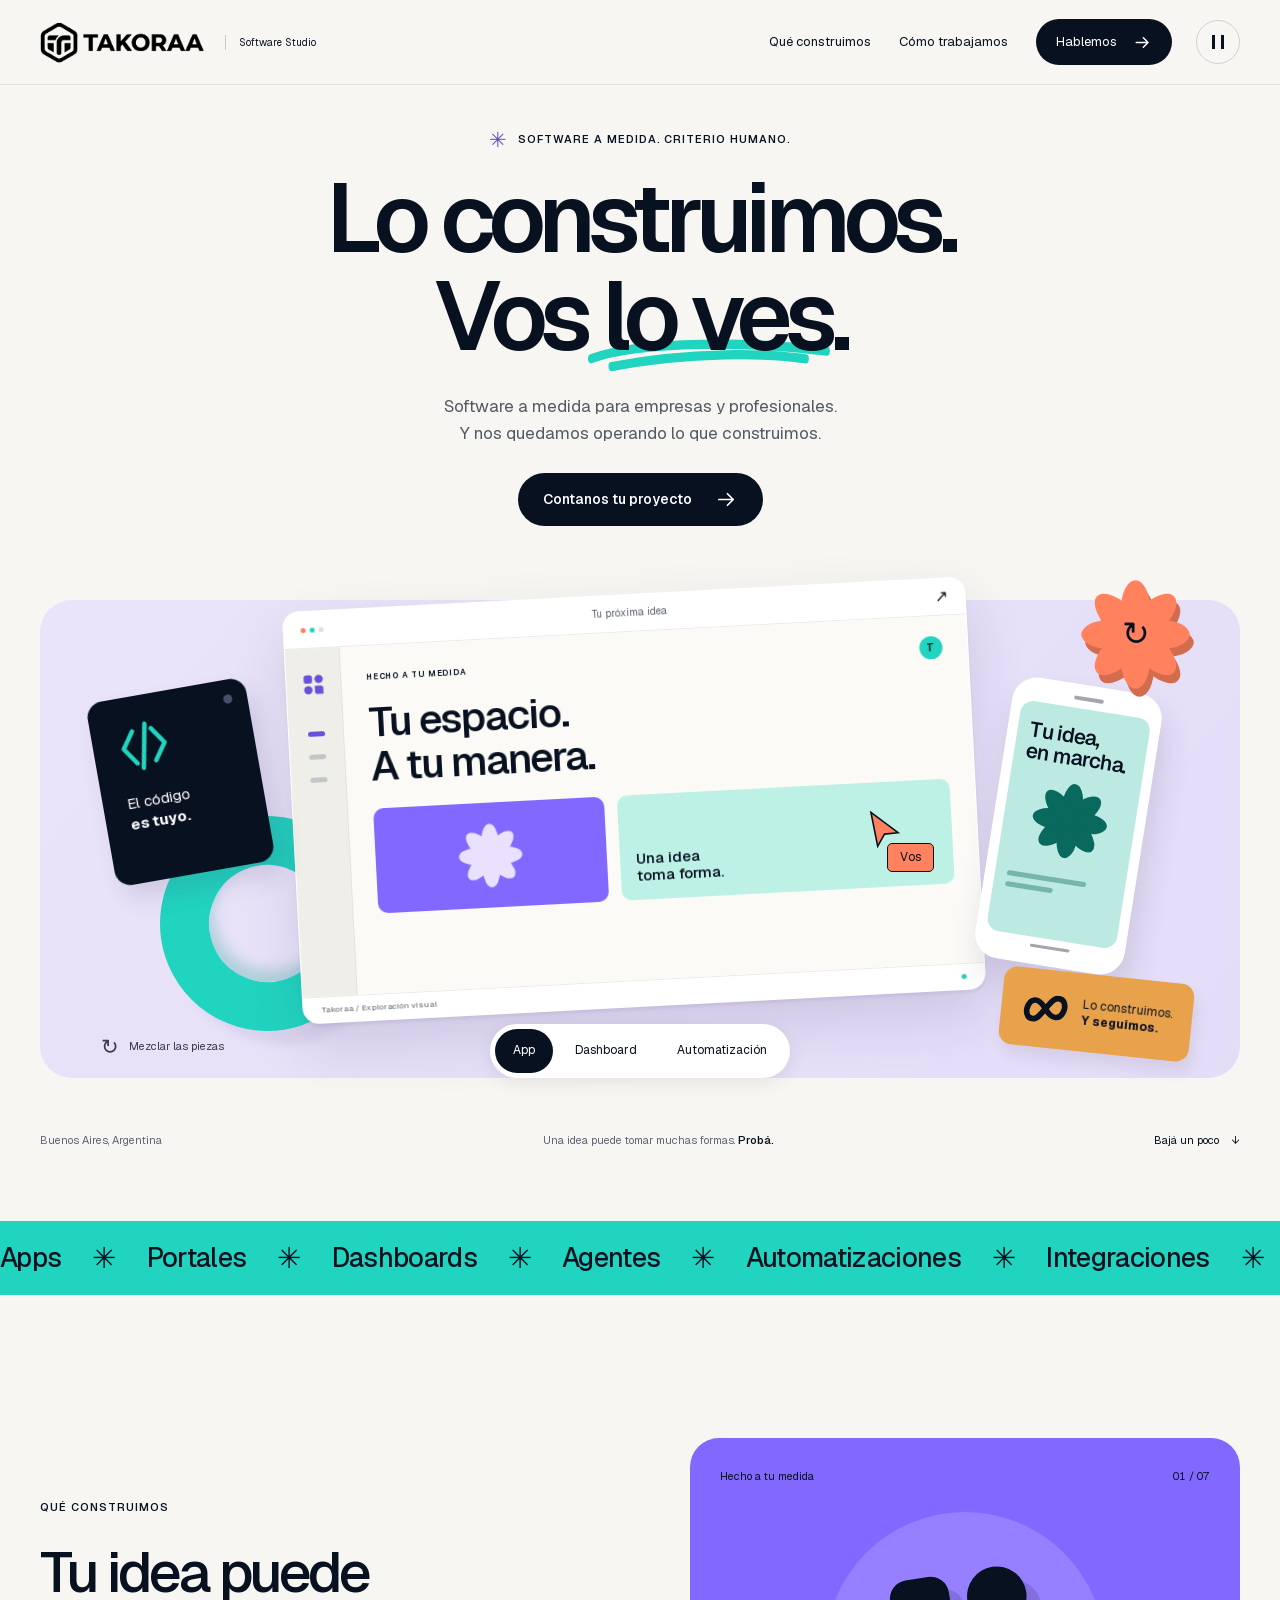
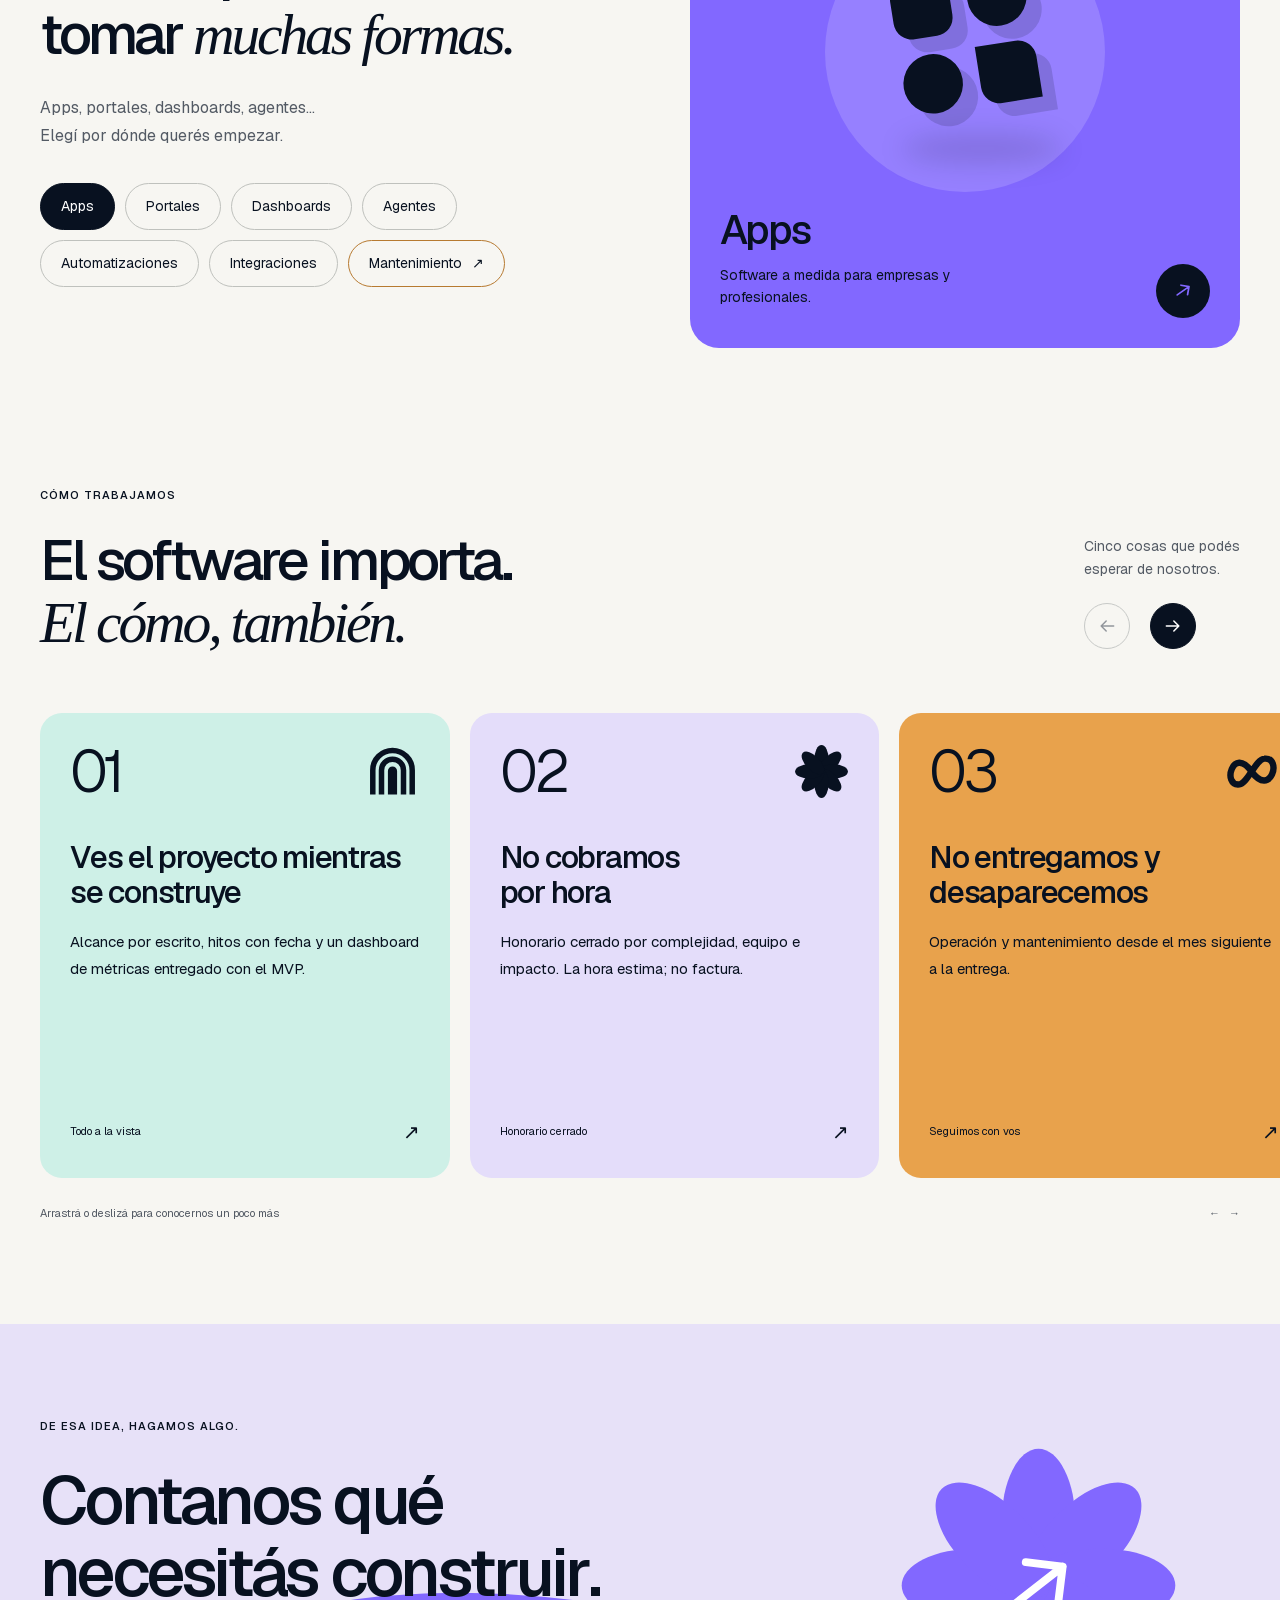
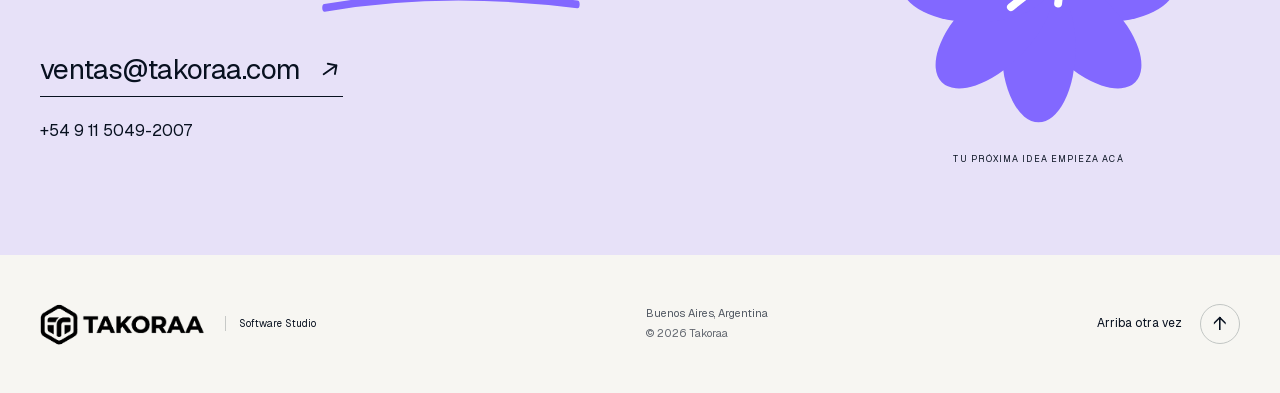
==== commit c8ec9e2a: "Launch Takoraa studio redesign with draggable commitment cards" ====
--- a/index.html
+++ b/index.html
@@ -1,7 +1,186 @@
-<!DOCTYPE html><html lang="en"><head><meta charSet="utf-8"/><meta name="viewport" content="width=device-width, initial-scale=1"/><link rel="preload" href="/_next/static/media/797e433ab948586e-s.p.08e28id.o-okb.woff2" as="font" crossorigin="" type="font/woff2"/><link rel="preload" href="/_next/static/media/caa3a2e1cccd8315-s.p.09~u27dqhyhd6.woff2" as="font" crossorigin="" type="font/woff2"/><link rel="preload" href="/takoraa-logo-white.png" as="image"/><link rel="stylesheet" href="/_next/static/chunks/0~jh7t9copfub.css?v=darsena-button-2" data-precedence="next"/><link rel="preload" as="script" fetchPriority="low" href="/_next/static/chunks/15xrurgzs99gv.js"/><script src="/_next/static/chunks/0r8nt2o8muejo.js" async=""></script><script src="/_next/static/chunks/07lhk_q6pmm3r.js" async=""></script><script src="/_next/static/chunks/turbopack-0l2a5lou.xw1r.js" async=""></script><script src="/_next/static/chunks/0dbhjjzl8qfwv.js" async=""></script><meta name="next-size-adjust" content=""/><title>TAKORAA AI — Make Every AI Request Work Smarter</title><meta name="description" content="The intelligent control layer for AI requests. Route models, optimize context, control spend, and understand every request across leading AI providers."/><meta property="og:title" content="TAKORAA AI — Make Every AI Request Work Smarter"/><meta property="og:description" content="The intelligent control layer for AI requests. Route models, optimize context, control spend, and understand every request across leading AI providers."/><meta property="og:url" content="https://takoraa.com"/><meta property="og:site_name" content="TAKORAA AI"/><meta property="og:image" content="https://takoraa.com/og.png"/><meta property="og:image:width" content="1536"/><meta property="og:image:height" content="1024"/><meta property="og:image:alt" content="TAKORAA AI — Intelligent control for every AI request"/><meta property="og:type" content="website"/><meta name="twitter:card" content="summary_large_image"/><meta name="twitter:title" content="TAKORAA AI — Make Every AI Request Work Smarter"/><meta name="twitter:description" content="The intelligent control layer for AI requests. Route models, optimize context, control spend, and understand every request across leading AI providers."/><meta name="twitter:image" content="https://takoraa.com/og.png"/><link rel="shortcut icon" href="/takoraa-logo.png"/><link rel="icon" href="/takoraa-logo.png"/><script src="/_next/static/chunks/03~yq9q893hmn.js" noModule=""></script></head><body class="geist_a71539c9-module__T19VSG__variable geist_mono_8d43a2aa-module__8Li5zG__variable"><div hidden=""><!--$--><!--/$--></div><main><section class="hero" id="top"><div class="hero-grid" aria-hidden="true"></div><header class="site-header shell"><a class="brand-link" href="#top" aria-label="TAKORAA home"><span class="brand" aria-label="TAKORAA"><img class="brand-logo" src="/takoraa-logo-white.png" alt="TAKORAA"/></span></a><nav class="nav-links" aria-label="Primary navigation"><a href="#platform">Platform</a><a href="#how-it-works">How it works</a><a href="#developers">Developers</a></nav><a class="darsena-link" href="https://darsena.takoraa.com" aria-label="Go to DARSENA">Go to DARSENA</a></header><div class="hero-content shell"><div class="hero-copy"><p class="eyebrow"><span></span> AI infrastructure, under your control</p><h1>Make every AI request <em>work smarter.</em></h1><p class="hero-lede">TAKORAA is the intelligent control layer between your product and the world&#x27;s leading AI providers. Route better, spend deliberately, and see what every request is doing.</p><div class="hero-actions"><a class="text-link" href="#how-it-works">See how it works <span aria-hidden="true">↓</span></a></div><div class="provider-row" aria-label="Provider-agnostic infrastructure"><span>Built to be</span><strong>Provider agnostic</strong></div></div><div class="routing-card" aria-label="TAKORAA request routing example"><div class="routing-topbar"><div class="window-dots" aria-hidden="true"><span></span><span></span><span></span></div><span>LIVE REQUEST</span><span class="live-chip"><i></i> optimized</span></div><div class="request-block"><div class="request-heading"><span class="method-chip">POST</span><code>/v1/chat/completions</code></div><div class="code-line"><span>model</span><strong>&quot;openai-auto&quot;</strong></div><div class="code-line"><span>intent</span><strong>&quot;structured extraction&quot;</strong></div><div class="code-line"><span>context</span><strong>&quot;customer support thread&quot;</strong></div></div><div class="decision-divider"><span>TAKORAA DECISION LAYER</span><i aria-hidden="true"></i></div><div class="decision-stack"><div class="decision-row"><span class="decision-icon violet">R</span><div><small>ROUTE</small><strong>Best-fit model tier</strong></div><span class="done">✓</span></div><div class="decision-row"><span class="decision-icon cyan">C</span><div><small>CONTEXT</small><strong>Low-value history removed</strong></div><span class="done">✓</span></div><div class="decision-row"><span class="decision-icon orange">Q</span><div><small>QUALITY</small><strong>Guardrail policy attached</strong></div><span class="done">✓</span></div></div><div class="routing-footer"><div><span>Provider</span><strong>OpenAI</strong></div><div><span>Decision</span><strong>traceable</strong></div><div><span>Policy</span><strong>balanced</strong></div></div></div></div><div class="hero-foot shell"><span>SCROLL TO EXPLORE</span><div aria-hidden="true"></div><span>ROUTING · CONTROL · OBSERVABILITY</span></div></section><section class="manifesto section-shell" id="platform"><p class="section-kicker">The missing layer in your AI stack</p><div class="manifesto-grid"><h2>Your app should choose outcomes. <span>Not wrestle with model plumbing.</span></h2><div><p>Provider SDKs make it easy to send a request. They do not tell you when to route down, what context to remove, whether a repeat is cacheable, or where the money went.</p><p>TAKORAA turns those decisions into a policy your team can inspect, tune, and improve.</p></div></div></section><section class="features section-shell" aria-labelledby="features-title"><div class="section-heading"><div><p class="section-kicker">One layer. Six leverage points.</p><h2 id="features-title">Optimize the work <span>around</span> the model.</h2></div><p>TAKORAA makes AI operations a designed system—not a pile of one-off provider decisions.</p></div><div class="feature-grid"><article class="feature-card violet"><div class="feature-number">01</div><div class="feature-orbit" aria-hidden="true"><span></span></div><h3>Intelligent model routing</h3><p>Send each request to the right model tier for the task—without rewriting your application logic.</p><div class="feature-line" aria-hidden="true"></div></article><article class="feature-card cyan"><div class="feature-number">02</div><div class="feature-orbit" aria-hidden="true"><span></span></div><h3>Context that earns its keep</h3><p>Remove low-value conversation history before provider calls, with configurable rollout and safe retry controls.</p><div class="feature-line" aria-hidden="true"></div></article><article class="feature-card orange"><div class="feature-number">03</div><div class="feature-orbit" aria-hidden="true"><span></span></div><h3>Safe response reuse</h3><p>Cache repeatable classification and extraction work while keeping dynamic, high-context requests fresh.</p><div class="feature-line" aria-hidden="true"></div></article><article class="feature-card blue"><div class="feature-number">04</div><div class="feature-orbit" aria-hidden="true"><span></span></div><h3>Quality-aware recovery</h3><p>Choose how suspicious responses are judged, retried, or escalated—before premium fallback can add cost.</p><div class="feature-line" aria-hidden="true"></div></article><article class="feature-card rose"><div class="feature-number">05</div><div class="feature-orbit" aria-hidden="true"><span></span></div><h3>Spend you can explain</h3><p>Compare tracked estimates with provider billing signals and break usage down by app key, model, and request.</p><div class="feature-line" aria-hidden="true"></div></article><article class="feature-card lime"><div class="feature-number">06</div><div class="feature-orbit" aria-hidden="true"><span></span></div><h3>One control plane</h3><p>Manage provider connections, optimization profiles, routing policies, and API keys from one operational surface.</p><div class="feature-line" aria-hidden="true"></div></article></div></section><section class="process" id="how-it-works"><div class="section-shell process-inner"><div class="process-intro"><p class="section-kicker light">From request to evidence</p><h2>Three moves.<br/><span>One smarter stack.</span></h2><p>Add TAKORAA at the point where every AI call already passes. Then let policy—not scattered application code—shape the outcome.</p></div><div class="process-list"><article class="process-step"><span>01</span><div><h3>Connect once</h3><p>Point your OpenAI-compatible client at TAKORAA and keep the request shape your team already knows.</p></div><i aria-hidden="true">→</i></article><article class="process-step"><span>02</span><div><h3>Set the policy</h3><p>Choose balanced or aggressive optimization, then tune routing, caching, pruning, quality, and fallback controls.</p></div><i aria-hidden="true">→</i></article><article class="process-step"><span>03</span><div><h3>Prove the outcome</h3><p>Follow the request trail from model decision to token usage, estimated cost, and provider-side billing data.</p></div><i aria-hidden="true">→</i></article></div></div></section><section class="control-section section-shell" aria-labelledby="control-title"><div class="control-copy"><p class="section-kicker">Make optimization operational</p><h2 id="control-title">Control the cost curve. <span>Keep quality in the room.</span></h2><p>Start with a profile, then tune the pieces that matter to your workload. Every control is explicit, reviewable, and reversible.</p><ul class="check-list"><li><span>✓</span> Roll out context pruning gradually</li><li><span>✓</span> Separate cache policy by request type</li><li><span>✓</span> Gate fallback by quality and cost</li><li><span>✓</span> Override policy for a specific app key</li></ul></div><div class="control-panel" aria-label="Optimization controls example"><div class="panel-head"><div><span>Optimization policy</span><strong>Production default</strong></div><span class="saved-chip">● Saved</span></div><div class="profile-tabs"><span>Disabled</span><span class="active">Balanced</span><span>Aggressive</span></div><div class="control-row"><div><strong>Model routing</strong><span>Match task complexity to model tier</span></div><i class="toggle on" aria-label="Enabled"></i></div><div class="control-row"><div><strong>Response cache</strong><span>Reuse safe, repeatable responses</span></div><i class="toggle on" aria-label="Enabled"></i></div><div class="control-row context-row"><div><strong>Context pruning rollout</strong><span>Send less low-value history</span></div><strong>50%</strong><div class="range" aria-hidden="true"><span></span></div></div><div class="control-row"><div><strong>Quality judge</strong><span>Inspect suspicious responses</span></div><span class="select-pill">Suspicious only⌄</span></div><div class="panel-actions"><span>Discard changes</span><strong>Save changes</strong></div></div></section><section class="observability"><div class="section-shell observability-heading"><div><p class="section-kicker light">See the whole operating picture</p><h2>From every request<br/>to every <span>cost signal.</span></h2></div><p>Trace model choices, compare estimates with provider billing, and understand which apps, keys, and workloads are shaping spend.</p></div><div class="dashboard-frame section-shell" aria-label="TAKORAA observability dashboard example"><div class="dash-sidebar"><span class="brand" aria-label="TAKORAA"><img class="brand-logo" src="/takoraa-logo-white.png" alt="TAKORAA"/></span><div class="dash-nav"><span class="active">Overview</span><span>Requests</span><span>API keys</span><span>Controls</span></div></div><div class="dash-main"><div class="dash-title"><div><span>Overview</span><strong>Your AI operating picture</strong></div><span>Last 30 days⌄</span></div><div class="dash-stats"><article><span>Tracked spend</span><strong>Estimates + actuals</strong><small>Provider-aware</small></article><article><span>Optimization</span><strong>Routing + cache</strong><small>Policy-controlled</small></article><article><span>Quality</span><strong>Judge + fallback</strong><small>Guardrails visible</small></article></div><div class="dash-grid"><article class="chart-card"><div class="card-title"><div><strong>Request cost trend</strong><span>Estimated and provider-reported signals</span></div><i>•••</i></div><div class="chart-area" aria-hidden="true"><div class="chart-lines"><i></i><i></i><i></i><i></i></div><div class="area-shape"></div><div class="chart-line"><span></span><span></span><span></span><span></span><span></span><span></span></div></div></article><article class="model-card"><div class="card-title"><div><strong>Requests by model</strong><span>Selected model families</span></div></div><div class="model-list"><p><span><i class="dot purple"></i>Fast tier</span><b>active</b></p><p><span><i class="dot cyan"></i>Balanced tier</span><b>active</b></p><p><span><i class="dot orange"></i>Premium tier</span><b>gated</b></p></div></article></div></div></div></section><section class="developer-section" id="developers"><div class="section-shell developer-grid"><div class="developer-copy"><p class="section-kicker">A familiar interface, a smarter path</p><h2>Change the base URL. <span>Keep shipping.</span></h2><p>Use an OpenAI-compatible endpoint for chat completions, select an auto model family, and move optimization policy out of application code.</p><a class="button button-dark" href="https://dashboard.takoraa.com">Get an API key <span aria-hidden="true">↗</span></a></div><div class="code-card"><div class="code-card-head"><span>cURL</span><span>Quick start</span></div><pre><code><span class="code-purple">curl</span> https://api.takoraa.com/v1/chat/completions \ -H <span class="code-green">&quot;Authorization: Bearer $TAKORAA_API_KEY&quot;</span> \ -H <span class="code-green">&quot;Content-Type: application/json&quot;</span> \ -d <span class="code-green">&#x27;<!-- -->{
-    &quot;model&quot;: &quot;openai-auto&quot;,
-    &quot;messages&quot;: [{
-      &quot;role&quot;: &quot;user&quot;,
-      &quot;content&quot;: &quot;Extract the key decisions.&quot;
-    }]
-  }<!-- -->&#x27;</span></code></pre><div class="code-foot"><span><i></i> OpenAI-compatible</span><span>Policy applied server-side</span></div></div></div></section><section class="final-cta"><div class="cta-grid" aria-hidden="true"></div><div class="section-shell cta-content"><p class="section-kicker light">Your AI stack can be smarter today</p><h2>Stop treating every<br/>request the <span>same.</span></h2><p>Put routing, optimization, and observability in one place—and give your team a clear way to improve the economics of AI.</p><div class="hero-actions centered"><a class="text-link light-link" href="#platform">Explore the platform <span aria-hidden="true">↑</span></a></div></div></section><footer class="footer"><div class="section-shell footer-inner"><span class="brand" aria-label="TAKORAA"><img class="brand-logo" src="/takoraa-logo-white.png" alt="TAKORAA"/></span><p>The intelligent control layer for AI requests.</p><div><a href="#platform">Platform</a><a href="#how-it-works">How it works</a><a href="#developers">Developers</a></div><span>© 2026 TAKORAA AI</span></div></footer></main><!--$--><!--/$--><script src="/_next/static/chunks/15xrurgzs99gv.js" id="_R_" async=""></script><script>(self.__next_f=self.__next_f||[]).push([0])</script><script>self.__next_f.push([1,"1:\"$Sreact.fragment\"\n2:I[39756,[\"/_next/static/chunks/0dbhjjzl8qfwv.js\"],\"default\"]\n3:I[37457,[\"/_next/static/chunks/0dbhjjzl8qfwv.js\"],\"default\"]\n14:I[68027,[\"/_next/static/chunks/0dbhjjzl8qfwv.js\"],\"default\",1]\n:HL[\"/_next/static/chunks/0~jh7t9copfub.css?v=darsena-button-2\",\"style\"]\n:HL[\"/_next/static/media/797e433ab948586e-s.p.08e28id.o-okb.woff2\",\"font\",{\"crossOrigin\":\"\",\"type\":\"font/woff2\"}]\n:HL[\"/_next/static/media/caa3a2e1cccd8315-s.p.09~u27dqhyhd6.woff2\",\"font\",{\"crossOrigin\":\"\",\"type\":\"font/woff2\"}]\n:HL[\"/takoraa-logo-white.png\",\"image\"]\n"])</script><script>self.__next_f.push([1,"0:{\"P\":null,\"c\":[\"\",\"\"],\"q\":\"\",\"i\":false,\"f\":[[[\"\",{\"children\":[\"__PAGE__\",{}]},\"$undefined\",\"$undefined\",16],[[\"$\",\"$1\",\"c\",{\"children\":[[[\"$\",\"link\",\"0\",{\"rel\":\"stylesheet\",\"href\":\"/_next/static/chunks/0~jh7t9copfub.css?v=darsena-button-2\",\"precedence\":\"next\",\"crossOrigin\":\"$undefined\",\"nonce\":\"$undefined\"}],[\"$\",\"script\",\"script-0\",{\"src\":\"/_next/static/chunks/0dbhjjzl8qfwv.js\",\"async\":true,\"nonce\":\"$undefined\"}]],[\"$\",\"html\",null,{\"lang\":\"en\",\"children\":[\"$\",\"body\",null,{\"className\":\"geist_a71539c9-module__T19VSG__variable geist_mono_8d43a2aa-module__8Li5zG__variable\",\"children\":[\"$\",\"$L2\",null,{\"parallelRouterKey\":\"children\",\"error\":\"$undefined\",\"errorStyles\":\"$undefined\",\"errorScripts\":\"$undefined\",\"template\":[\"$\",\"$L3\",null,{}],\"templateStyles\":\"$undefined\",\"templateScripts\":\"$undefined\",\"notFound\":[[[\"$\",\"title\",null,{\"children\":\"404: This page could not be found.\"}],[\"$\",\"div\",null,{\"style\":{\"fontFamily\":\"system-ui,\\\"Segoe UI\\\",Roboto,Helvetica,Arial,sans-serif,\\\"Apple Color Emoji\\\",\\\"Segoe UI Emoji\\\"\",\"height\":\"100vh\",\"textAlign\":\"center\",\"display\":\"flex\",\"flexDirection\":\"column\",\"alignItems\":\"center\",\"justifyContent\":\"center\"},\"children\":[\"$\",\"div\",null,{\"children\":[[\"$\",\"style\",null,{\"dangerouslySetInnerHTML\":{\"__html\":\"body{color:#000;background:#fff;margin:0}.next-error-h1{border-right:1px solid rgba(0,0,0,.3)}@media (prefers-color-scheme:dark){body{color:#fff;background:#000}.next-error-h1{border-right:1px solid rgba(255,255,255,.3)}}\"}}],[\"$\",\"h1\",null,{\"className\":\"next-error-h1\",\"style\":{\"display\":\"inline-block\",\"margin\":\"0 20px 0 0\",\"padding\":\"0 23px 0 0\",\"fontSize\":24,\"fontWeight\":500,\"verticalAlign\":\"top\",\"lineHeight\":\"49px\"},\"children\":404}],[\"$\",\"div\",null,{\"style\":{\"display\":\"inline-block\"},\"children\":[\"$\",\"h2\",null,{\"style\":{\"fontSize\":14,\"fontWeight\":400,\"lineHeight\":\"49px\",\"margin\":0},\"children\":\"This page could not be found.\"}]}]]}]}]],[]],\"forbidden\":\"$undefined\",\"unauthorized\":\"$undefined\"}]}]}]]}],{\"children\":[[\"$\",\"$1\",\"c\",{\"children\":[[\"$\",\"main\",null,{\"children\":[[\"$\",\"section\",null,{\"className\":\"hero\",\"id\":\"top\",\"children\":[[\"$\",\"div\",null,{\"className\":\"hero-grid\",\"aria-hidden\":\"true\"}],[\"$\",\"header\",null,{\"className\":\"site-header shell\",\"children\":[[\"$\",\"a\",null,{\"className\":\"brand-link\",\"href\":\"#top\",\"aria-label\":\"TAKORAA home\",\"children\":[\"$\",\"span\",null,{\"className\":\"brand\",\"aria-label\":\"TAKORAA\",\"children\":[\"$\",\"img\",null,{\"className\":\"brand-logo\",\"src\":\"/takoraa-logo-white.png\",\"alt\":\"TAKORAA\"}]}]}],[\"$\",\"nav\",null,{\"className\":\"nav-links\",\"aria-label\":\"Primary navigation\",\"children\":[[\"$\",\"a\",null,{\"href\":\"#platform\",\"children\":\"Platform\"}],[\"$\",\"a\",null,{\"href\":\"#how-it-works\",\"children\":\"How it works\"}],[\"$\",\"a\",null,{\"href\":\"#developers\",\"children\":\"Developers\"}]]}],[\"$\",\"a\",null,{\"className\":\"darsena-link\",\"href\":\"https://darsena.takoraa.com\",\"aria-label\":\"Go to DARSENA\",\"children\":\"Go to DARSENA\"}]]}],[\"$\",\"div\",null,{\"className\":\"hero-content shell\",\"children\":[[\"$\",\"div\",null,{\"className\":\"hero-copy\",\"children\":[[\"$\",\"p\",null,{\"className\":\"eyebrow\",\"children\":[[\"$\",\"span\",null,{}],\" AI infrastructure, under your control\"]}],[\"$\",\"h1\",null,{\"children\":[\"Make every AI request \",[\"$\",\"em\",null,{\"children\":\"work smarter.\"}]]}],[\"$\",\"p\",null,{\"className\":\"hero-lede\",\"children\":\"TAKORAA is the intelligent control layer between your product and the world's leading AI providers. Route better, spend deliberately, and see what every request is doing.\"}],[\"$\",\"div\",null,{\"className\":\"hero-actions\",\"children\":[\"$\",\"a\",null,{\"className\":\"text-link\",\"href\":\"#how-it-works\",\"children\":[\"See how it works \",[\"$\",\"span\",null,{\"aria-hidden\":\"true\",\"children\":\"↓\"}]]}]}],[\"$\",\"div\",null,{\"className\":\"provider-row\",\"aria-label\":\"Provider-agnostic infrastructure\",\"children\":[[\"$\",\"span\",null,{\"children\":\"Built to be\"}],[[\"$\",\"strong\",\"agnostic\",{\"children\":\"Provider agnostic\"}]]]}]]}],[\"$\",\"div\",null,{\"className\":\"routing-card\",\"aria-label\":\"TAKORAA request routing example\",\"children\":[[\"$\",\"div\",null,{\"className\":\"routing-topbar\",\"children\":[[\"$\",\"div\",null,{\"className\":\"window-dots\",\"aria-hidden\":\"true\",\"children\":[[\"$\",\"span\",null,{}],[\"$\",\"span\",null,{}],[\"$\",\"span\",null,{}]]}],[\"$\",\"span\",null,{\"children\":\"LIVE REQUEST\"}],[\"$\",\"span\",null,{\"className\":\"live-chip\",\"children\":[[\"$\",\"i\",null,{}],\" optimized\"]}]]}],[\"$\",\"div\",null,{\"className\":\"request-block\",\"children\":[[\"$\",\"div\",null,{\"className\":\"request-heading\",\"children\":[[\"$\",\"span\",null,{\"className\":\"method-chip\",\"children\":\"POST\"}],[\"$\",\"code\",null,{\"children\":\"/v1/chat/completions\"}]]}],[\"$\",\"div\",null,{\"className\":\"code-line\",\"children\":[[\"$\",\"span\",null,{\"children\":\"model\"}],[\"$\",\"strong\",null,{\"children\":\"\\\"openai-auto\\\"\"}]]}],[\"$\",\"div\",null,{\"className\":\"code-line\",\"children\":[[\"$\",\"span\",null,{\"children\":\"intent\"}],[\"$\",\"strong\",null,{\"children\":\"\\\"structured extraction\\\"\"}]]}],[\"$\",\"div\",null,{\"className\":\"code-line\",\"children\":[\"$L4\",\"$L5\"]}]]}],\"$L6\",\"$L7\",\"$L8\"]}]]}],\"$L9\"]}],\"$La\",\"$Lb\",\"$Lc\",\"$Ld\",\"$Le\",\"$Lf\",\"$L10\",\"$L11\"]}],null,\"$L12\"]}],{},null,false,null]},null,false,null],\"$L13\",false]],\"m\":\"$undefined\",\"G\":[\"$14\",[\"$L15\"]],\"S\":true,\"h\":null,\"s\":\"$undefined\",\"l\":\"$undefined\",\"p\":\"$undefined\",\"d\":\"$undefined\",\"b\":\"jcbHup0l2SSBKIT4i7IO0\"}\n"])</script><script>self.__next_f.push([1,"16:I[97367,[\"/_next/static/chunks/0dbhjjzl8qfwv.js\"],\"OutletBoundary\"]\n17:\"$Sreact.suspense\"\n19:I[97367,[\"/_next/static/chunks/0dbhjjzl8qfwv.js\"],\"ViewportBoundary\"]\n1b:I[97367,[\"/_next/static/chunks/0dbhjjzl8qfwv.js\"],\"MetadataBoundary\"]\n4:[\"$\",\"span\",null,{\"children\":\"context\"}]\n5:[\"$\",\"strong\",null,{\"children\":\"\\\"customer support thread\\\"\"}]\n6:[\"$\",\"div\",null,{\"className\":\"decision-divider\",\"children\":[[\"$\",\"span\",null,{\"children\":\"TAKORAA DECISION LAYER\"}],[\"$\",\"i\",null,{\"aria-hidden\":\"true\"}]]}]\n7:[\"$\",\"div\",null,{\"className\":\"decision-stack\",\"children\":[[\"$\",\"div\",null,{\"className\":\"decision-row\",\"children\":[[\"$\",\"span\",null,{\"className\":\"decision-icon violet\",\"children\":\"R\"}],[\"$\",\"div\",null,{\"children\":[[\"$\",\"small\",null,{\"children\":\"ROUTE\"}],[\"$\",\"strong\",null,{\"children\":\"Best-fit model tier\"}]]}],[\"$\",\"span\",null,{\"className\":\"done\",\"children\":\"✓\"}]]}],[\"$\",\"div\",null,{\"className\":\"decision-row\",\"children\":[[\"$\",\"span\",null,{\"className\":\"decision-icon cyan\",\"children\":\"C\"}],[\"$\",\"div\",null,{\"children\":[[\"$\",\"small\",null,{\"children\":\"CONTEXT\"}],[\"$\",\"strong\",null,{\"children\":\"Low-value history removed\"}]]}],[\"$\",\"span\",null,{\"className\":\"done\",\"children\":\"✓\"}]]}],[\"$\",\"div\",null,{\"className\":\"decision-row\",\"children\":[[\"$\",\"span\",null,{\"className\":\"decision-icon orange\",\"children\":\"Q\"}],[\"$\",\"div\",null,{\"children\":[[\"$\",\"small\",null,{\"children\":\"QUALITY\"}],[\"$\",\"strong\",null,{\"children\":\"Guardrail policy attached\"}]]}],[\"$\",\"span\",null,{\"className\":\"done\",\"children\":\"✓\"}]]}]]}]\n8:[\"$\",\"div\",null,{\"className\":\"routing-footer\",\"children\":[[\"$\",\"div\",null,{\"children\":[[\"$\",\"span\",null,{\"children\":\"Provider\"}],[\"$\",\"strong\",null,{\"children\":\"OpenAI\"}]]}],[\"$\",\"div\",null,{\"children\":[[\"$\",\"span\",null,{\"children\":\"Decision\"}],[\"$\",\"strong\",null,{\"children\":\"traceable\"}]]}],[\"$\",\"div\",null,{\"children\":[[\"$\",\"span\",null,{\"children\":\"Policy\"}],[\"$\",\"strong\",null,{\"children\":\"balanced\"}]]}]]}]\n9:[\"$\",\"div\",null,{\"className\":\"hero-foot shell\",\"children\":[[\"$\",\"span\",null,{\"children\":\"SCROLL TO EXPLORE\"}],[\"$\",\"div\",null,{\"aria-hidden\":\"true\"}],[\"$\",\"span\",null,{\"children\":\"ROUTING · CONTROL · OBSERVABILITY\"}]]}]\na:[\"$\",\"section\",null,{\"className\":\"manifesto section-shell\",\"id\":\"platform\",\"children\":[[\"$\",\"p\",null,{\"className\":\"section-kicker\",\"children\":\"The missing layer in your AI stack\"}],[\"$\",\"div\",null,{\"className\":\"manifesto-grid\",\"children\":[[\"$\",\"h2\",null,{\"children\":[\"Your app should choose outcomes. \",[\"$\",\"span\",null,{\"children\":\"Not wrestle with model plumbing.\"}]]}],[\"$\",\"div\",null,{\"children\":[[\"$\",\"p\",null,{\"children\":\"Provider SDKs make it easy to send a request. They do not tell you when to route down, what context to remove, whether a repeat is cacheable, or where the money went.\"}],[\"$\",\"p\",null,{\"children\":\"TAKORAA turns those decisions into a policy your team can inspect, tune, and improve.\"}]]}]]}]]}]\n"])</script><script>self.__next_f.push([1,"b:[\"$\",\"section\",null,{\"className\":\"features section-shell\",\"aria-labelledby\":\"features-title\",\"children\":[[\"$\",\"div\",null,{\"className\":\"section-heading\",\"children\":[[\"$\",\"div\",null,{\"children\":[[\"$\",\"p\",null,{\"className\":\"section-kicker\",\"children\":\"One layer. Six leverage points.\"}],[\"$\",\"h2\",null,{\"id\":\"features-title\",\"children\":[\"Optimize the work \",[\"$\",\"span\",null,{\"children\":\"around\"}],\" the model.\"]}]]}],[\"$\",\"p\",null,{\"children\":\"TAKORAA makes AI operations a designed system—not a pile of one-off provider decisions.\"}]]}],[\"$\",\"div\",null,{\"className\":\"feature-grid\",\"children\":[[\"$\",\"article\",\"01\",{\"className\":\"feature-card violet\",\"children\":[[\"$\",\"div\",null,{\"className\":\"feature-number\",\"children\":\"01\"}],[\"$\",\"div\",null,{\"className\":\"feature-orbit\",\"aria-hidden\":\"true\",\"children\":[\"$\",\"span\",null,{}]}],[\"$\",\"h3\",null,{\"children\":\"Intelligent model routing\"}],[\"$\",\"p\",null,{\"children\":\"Send each request to the right model tier for the task—without rewriting your application logic.\"}],[\"$\",\"div\",null,{\"className\":\"feature-line\",\"aria-hidden\":\"true\"}]]}],[\"$\",\"article\",\"02\",{\"className\":\"feature-card cyan\",\"children\":[[\"$\",\"div\",null,{\"className\":\"feature-number\",\"children\":\"02\"}],[\"$\",\"div\",null,{\"className\":\"feature-orbit\",\"aria-hidden\":\"true\",\"children\":[\"$\",\"span\",null,{}]}],[\"$\",\"h3\",null,{\"children\":\"Context that earns its keep\"}],[\"$\",\"p\",null,{\"children\":\"Remove low-value conversation history before provider calls, with configurable rollout and safe retry controls.\"}],[\"$\",\"div\",null,{\"className\":\"feature-line\",\"aria-hidden\":\"true\"}]]}],[\"$\",\"article\",\"03\",{\"className\":\"feature-card orange\",\"children\":[[\"$\",\"div\",null,{\"className\":\"feature-number\",\"children\":\"03\"}],[\"$\",\"div\",null,{\"className\":\"feature-orbit\",\"aria-hidden\":\"true\",\"children\":[\"$\",\"span\",null,{}]}],[\"$\",\"h3\",null,{\"children\":\"Safe response reuse\"}],[\"$\",\"p\",null,{\"children\":\"Cache repeatable classification and extraction work while keeping dynamic, high-context requests fresh.\"}],[\"$\",\"div\",null,{\"className\":\"feature-line\",\"aria-hidden\":\"true\"}]]}],[\"$\",\"article\",\"04\",{\"className\":\"feature-card blue\",\"children\":[[\"$\",\"div\",null,{\"className\":\"feature-number\",\"children\":\"04\"}],[\"$\",\"div\",null,{\"className\":\"feature-orbit\",\"aria-hidden\":\"true\",\"children\":[\"$\",\"span\",null,{}]}],[\"$\",\"h3\",null,{\"children\":\"Quality-aware recovery\"}],[\"$\",\"p\",null,{\"children\":\"Choose how suspicious responses are judged, retried, or escalated—before premium fallback can add cost.\"}],[\"$\",\"div\",null,{\"className\":\"feature-line\",\"aria-hidden\":\"true\"}]]}],[\"$\",\"article\",\"05\",{\"className\":\"feature-card rose\",\"children\":[[\"$\",\"div\",null,{\"className\":\"feature-number\",\"children\":\"05\"}],[\"$\",\"div\",null,{\"className\":\"feature-orbit\",\"aria-hidden\":\"true\",\"children\":[\"$\",\"span\",null,{}]}],[\"$\",\"h3\",null,{\"children\":\"Spend you can explain\"}],[\"$\",\"p\",null,{\"children\":\"Compare tracked estimates with provider billing signals and break usage down by app key, model, and request.\"}],[\"$\",\"div\",null,{\"className\":\"feature-line\",\"aria-hidden\":\"true\"}]]}],[\"$\",\"article\",\"06\",{\"className\":\"feature-card lime\",\"children\":[[\"$\",\"div\",null,{\"className\":\"feature-number\",\"children\":\"06\"}],[\"$\",\"div\",null,{\"className\":\"feature-orbit\",\"aria-hidden\":\"true\",\"children\":[\"$\",\"span\",null,{}]}],[\"$\",\"h3\",null,{\"children\":\"One control plane\"}],[\"$\",\"p\",null,{\"children\":\"Manage provider connections, optimization profiles, routing policies, and API keys from one operational surface.\"}],[\"$\",\"div\",null,{\"className\":\"feature-line\",\"aria-hidden\":\"true\"}]]}]]}]]}]\n"])</script><script>self.__next_f.push([1,"c:[\"$\",\"section\",null,{\"className\":\"process\",\"id\":\"how-it-works\",\"children\":[\"$\",\"div\",null,{\"className\":\"section-shell process-inner\",\"children\":[[\"$\",\"div\",null,{\"className\":\"process-intro\",\"children\":[[\"$\",\"p\",null,{\"className\":\"section-kicker light\",\"children\":\"From request to evidence\"}],[\"$\",\"h2\",null,{\"children\":[\"Three moves.\",[\"$\",\"br\",null,{}],[\"$\",\"span\",null,{\"children\":\"One smarter stack.\"}]]}],[\"$\",\"p\",null,{\"children\":\"Add TAKORAA at the point where every AI call already passes. Then let policy—not scattered application code—shape the outcome.\"}]]}],[\"$\",\"div\",null,{\"className\":\"process-list\",\"children\":[[\"$\",\"article\",\"01\",{\"className\":\"process-step\",\"children\":[[\"$\",\"span\",null,{\"children\":\"01\"}],[\"$\",\"div\",null,{\"children\":[[\"$\",\"h3\",null,{\"children\":\"Connect once\"}],[\"$\",\"p\",null,{\"children\":\"Point your OpenAI-compatible client at TAKORAA and keep the request shape your team already knows.\"}]]}],[\"$\",\"i\",null,{\"aria-hidden\":\"true\",\"children\":\"→\"}]]}],[\"$\",\"article\",\"02\",{\"className\":\"process-step\",\"children\":[[\"$\",\"span\",null,{\"children\":\"02\"}],[\"$\",\"div\",null,{\"children\":[[\"$\",\"h3\",null,{\"children\":\"Set the policy\"}],[\"$\",\"p\",null,{\"children\":\"Choose balanced or aggressive optimization, then tune routing, caching, pruning, quality, and fallback controls.\"}]]}],[\"$\",\"i\",null,{\"aria-hidden\":\"true\",\"children\":\"→\"}]]}],[\"$\",\"article\",\"03\",{\"className\":\"process-step\",\"children\":[[\"$\",\"span\",null,{\"children\":\"03\"}],[\"$\",\"div\",null,{\"children\":[[\"$\",\"h3\",null,{\"children\":\"Prove the outcome\"}],[\"$\",\"p\",null,{\"children\":\"Follow the request trail from model decision to token usage, estimated cost, and provider-side billing data.\"}]]}],[\"$\",\"i\",null,{\"aria-hidden\":\"true\",\"children\":\"→\"}]]}]]}]]}]}]\n"])</script><script>self.__next_f.push([1,"d:[\"$\",\"section\",null,{\"className\":\"control-section section-shell\",\"aria-labelledby\":\"control-title\",\"children\":[[\"$\",\"div\",null,{\"className\":\"control-copy\",\"children\":[[\"$\",\"p\",null,{\"className\":\"section-kicker\",\"children\":\"Make optimization operational\"}],[\"$\",\"h2\",null,{\"id\":\"control-title\",\"children\":[\"Control the cost curve. \",[\"$\",\"span\",null,{\"children\":\"Keep quality in the room.\"}]]}],[\"$\",\"p\",null,{\"children\":\"Start with a profile, then tune the pieces that matter to your workload. Every control is explicit, reviewable, and reversible.\"}],[\"$\",\"ul\",null,{\"className\":\"check-list\",\"children\":[[\"$\",\"li\",null,{\"children\":[[\"$\",\"span\",null,{\"children\":\"✓\"}],\" Roll out context pruning gradually\"]}],[\"$\",\"li\",null,{\"children\":[[\"$\",\"span\",null,{\"children\":\"✓\"}],\" Separate cache policy by request type\"]}],[\"$\",\"li\",null,{\"children\":[[\"$\",\"span\",null,{\"children\":\"✓\"}],\" Gate fallback by quality and cost\"]}],[\"$\",\"li\",null,{\"children\":[[\"$\",\"span\",null,{\"children\":\"✓\"}],\" Override policy for a specific app key\"]}]]}]]}],[\"$\",\"div\",null,{\"className\":\"control-panel\",\"aria-label\":\"Optimization controls example\",\"children\":[[\"$\",\"div\",null,{\"className\":\"panel-head\",\"children\":[[\"$\",\"div\",null,{\"children\":[[\"$\",\"span\",null,{\"children\":\"Optimization policy\"}],[\"$\",\"strong\",null,{\"children\":\"Production default\"}]]}],[\"$\",\"span\",null,{\"className\":\"saved-chip\",\"children\":\"● Saved\"}]]}],[\"$\",\"div\",null,{\"className\":\"profile-tabs\",\"children\":[[\"$\",\"span\",null,{\"children\":\"Disabled\"}],[\"$\",\"span\",null,{\"className\":\"active\",\"children\":\"Balanced\"}],[\"$\",\"span\",null,{\"children\":\"Aggressive\"}]]}],[\"$\",\"div\",null,{\"className\":\"control-row\",\"children\":[[\"$\",\"div\",null,{\"children\":[[\"$\",\"strong\",null,{\"children\":\"Model routing\"}],[\"$\",\"span\",null,{\"children\":\"Match task complexity to model tier\"}]]}],[\"$\",\"i\",null,{\"className\":\"toggle on\",\"aria-label\":\"Enabled\"}]]}],[\"$\",\"div\",null,{\"className\":\"control-row\",\"children\":[[\"$\",\"div\",null,{\"children\":[[\"$\",\"strong\",null,{\"children\":\"Response cache\"}],[\"$\",\"span\",null,{\"children\":\"Reuse safe, repeatable responses\"}]]}],[\"$\",\"i\",null,{\"className\":\"toggle on\",\"aria-label\":\"Enabled\"}]]}],[\"$\",\"div\",null,{\"className\":\"control-row context-row\",\"children\":[[\"$\",\"div\",null,{\"children\":[[\"$\",\"strong\",null,{\"children\":\"Context pruning rollout\"}],[\"$\",\"span\",null,{\"children\":\"Send less low-value history\"}]]}],[\"$\",\"strong\",null,{\"children\":\"50%\"}],[\"$\",\"div\",null,{\"className\":\"range\",\"aria-hidden\":\"true\",\"children\":[\"$\",\"span\",null,{}]}]]}],[\"$\",\"div\",null,{\"className\":\"control-row\",\"children\":[[\"$\",\"div\",null,{\"children\":[[\"$\",\"strong\",null,{\"children\":\"Quality judge\"}],[\"$\",\"span\",null,{\"children\":\"Inspect suspicious responses\"}]]}],[\"$\",\"span\",null,{\"className\":\"select-pill\",\"children\":\"Suspicious only⌄\"}]]}],[\"$\",\"div\",null,{\"className\":\"panel-actions\",\"children\":[[\"$\",\"span\",null,{\"children\":\"Discard changes\"}],[\"$\",\"strong\",null,{\"children\":\"Save changes\"}]]}]]}]]}]\n"])</script><script>self.__next_f.push([1,"e:[\"$\",\"section\",null,{\"className\":\"observability\",\"children\":[[\"$\",\"div\",null,{\"className\":\"section-shell observability-heading\",\"children\":[[\"$\",\"div\",null,{\"children\":[[\"$\",\"p\",null,{\"className\":\"section-kicker light\",\"children\":\"See the whole operating picture\"}],[\"$\",\"h2\",null,{\"children\":[\"From every request\",[\"$\",\"br\",null,{}],\"to every \",[\"$\",\"span\",null,{\"children\":\"cost signal.\"}]]}]]}],[\"$\",\"p\",null,{\"children\":\"Trace model choices, compare estimates with provider billing, and understand which apps, keys, and workloads are shaping spend.\"}]]}],[\"$\",\"div\",null,{\"className\":\"dashboard-frame section-shell\",\"aria-label\":\"TAKORAA observability dashboard example\",\"children\":[[\"$\",\"div\",null,{\"className\":\"dash-sidebar\",\"children\":[[\"$\",\"span\",null,{\"className\":\"brand\",\"aria-label\":\"TAKORAA\",\"children\":[\"$\",\"img\",null,{\"className\":\"brand-logo\",\"src\":\"/takoraa-logo-white.png\",\"alt\":\"TAKORAA\"}]}],[\"$\",\"div\",null,{\"className\":\"dash-nav\",\"children\":[[\"$\",\"span\",null,{\"className\":\"active\",\"children\":\"Overview\"}],[\"$\",\"span\",null,{\"children\":\"Requests\"}],[\"$\",\"span\",null,{\"children\":\"API keys\"}],[\"$\",\"span\",null,{\"children\":\"Controls\"}]]}]]}],[\"$\",\"div\",null,{\"className\":\"dash-main\",\"children\":[[\"$\",\"div\",null,{\"className\":\"dash-title\",\"children\":[[\"$\",\"div\",null,{\"children\":[[\"$\",\"span\",null,{\"children\":\"Overview\"}],[\"$\",\"strong\",null,{\"children\":\"Your AI operating picture\"}]]}],[\"$\",\"span\",null,{\"children\":\"Last 30 days⌄\"}]]}],[\"$\",\"div\",null,{\"className\":\"dash-stats\",\"children\":[[\"$\",\"article\",null,{\"children\":[[\"$\",\"span\",null,{\"children\":\"Tracked spend\"}],[\"$\",\"strong\",null,{\"children\":\"Estimates + actuals\"}],[\"$\",\"small\",null,{\"children\":\"Provider-aware\"}]]}],[\"$\",\"article\",null,{\"children\":[[\"$\",\"span\",null,{\"children\":\"Optimization\"}],[\"$\",\"strong\",null,{\"children\":\"Routing + cache\"}],[\"$\",\"small\",null,{\"children\":\"Policy-controlled\"}]]}],[\"$\",\"article\",null,{\"children\":[[\"$\",\"span\",null,{\"children\":\"Quality\"}],[\"$\",\"strong\",null,{\"children\":\"Judge + fallback\"}],[\"$\",\"small\",null,{\"children\":\"Guardrails visible\"}]]}]]}],[\"$\",\"div\",null,{\"className\":\"dash-grid\",\"children\":[[\"$\",\"article\",null,{\"className\":\"chart-card\",\"children\":[[\"$\",\"div\",null,{\"className\":\"card-title\",\"children\":[[\"$\",\"div\",null,{\"children\":[[\"$\",\"strong\",null,{\"children\":\"Request cost trend\"}],[\"$\",\"span\",null,{\"children\":\"Estimated and provider-reported signals\"}]]}],[\"$\",\"i\",null,{\"children\":\"•••\"}]]}],[\"$\",\"div\",null,{\"className\":\"chart-area\",\"aria-hidden\":\"true\",\"children\":[[\"$\",\"div\",null,{\"className\":\"chart-lines\",\"children\":[[\"$\",\"i\",null,{}],[\"$\",\"i\",null,{}],[\"$\",\"i\",null,{}],[\"$\",\"i\",null,{}]]}],[\"$\",\"div\",null,{\"className\":\"area-shape\"}],[\"$\",\"div\",null,{\"className\":\"chart-line\",\"children\":[[\"$\",\"span\",null,{}],[\"$\",\"span\",null,{}],[\"$\",\"span\",null,{}],[\"$\",\"span\",null,{}],[\"$\",\"span\",null,{}],[\"$\",\"span\",null,{}]]}]]}]]}],[\"$\",\"article\",null,{\"className\":\"model-card\",\"children\":[[\"$\",\"div\",null,{\"className\":\"card-title\",\"children\":[\"$\",\"div\",null,{\"children\":[[\"$\",\"strong\",null,{\"children\":\"Requests by model\"}],[\"$\",\"span\",null,{\"children\":\"Selected model families\"}]]}]}],[\"$\",\"div\",null,{\"className\":\"model-list\",\"children\":[[\"$\",\"p\",null,{\"children\":[[\"$\",\"span\",null,{\"children\":[[\"$\",\"i\",null,{\"className\":\"dot purple\"}],\"Fast tier\"]}],[\"$\",\"b\",null,{\"children\":\"active\"}]]}],[\"$\",\"p\",null,{\"children\":[[\"$\",\"span\",null,{\"children\":[[\"$\",\"i\",null,{\"className\":\"dot cyan\"}],\"Balanced tier\"]}],[\"$\",\"b\",null,{\"children\":\"active\"}]]}],[\"$\",\"p\",null,{\"children\":[[\"$\",\"span\",null,{\"children\":[[\"$\",\"i\",null,{\"className\":\"dot orange\"}],\"Premium tier\"]}],[\"$\",\"b\",null,{\"children\":\"gated\"}]]}]]}]]}]]}]]}]]}]]}]\n"])</script><script>self.__next_f.push([1,"f:[\"$\",\"section\",null,{\"className\":\"developer-section\",\"id\":\"developers\",\"children\":[\"$\",\"div\",null,{\"className\":\"section-shell developer-grid\",\"children\":[[\"$\",\"div\",null,{\"className\":\"developer-copy\",\"children\":[[\"$\",\"p\",null,{\"className\":\"section-kicker\",\"children\":\"A familiar interface, a smarter path\"}],[\"$\",\"h2\",null,{\"children\":[\"Change the base URL. \",[\"$\",\"span\",null,{\"children\":\"Keep shipping.\"}]]}],[\"$\",\"p\",null,{\"children\":\"Use an OpenAI-compatible endpoint for chat completions, select an auto model family, and move optimization policy out of application code.\"}],[\"$\",\"a\",null,{\"className\":\"button button-dark\",\"href\":\"https://dashboard.takoraa.com\",\"children\":[\"Get an API key \",[\"$\",\"span\",null,{\"aria-hidden\":\"true\",\"children\":\"↗\"}]]}]]}],[\"$\",\"div\",null,{\"className\":\"code-card\",\"children\":[[\"$\",\"div\",null,{\"className\":\"code-card-head\",\"children\":[[\"$\",\"span\",null,{\"children\":\"cURL\"}],[\"$\",\"span\",null,{\"children\":\"Quick start\"}]]}],[\"$\",\"pre\",null,{\"children\":[\"$\",\"code\",null,{\"children\":[[\"$\",\"span\",null,{\"className\":\"code-purple\",\"children\":\"curl\"}],\" https://api.takoraa.com/v1/chat/completions \\\\ -H \",[\"$\",\"span\",null,{\"className\":\"code-green\",\"children\":\"\\\"Authorization: Bearer $TAKORAA_API_KEY\\\"\"}],\" \\\\ -H \",[\"$\",\"span\",null,{\"className\":\"code-green\",\"children\":\"\\\"Content-Type: application/json\\\"\"}],\" \\\\ -d \",[\"$\",\"span\",null,{\"className\":\"code-green\",\"children\":[\"'\",\"{\\n    \\\"model\\\": \\\"openai-auto\\\",\\n    \\\"messages\\\": [{\\n      \\\"role\\\": \\\"user\\\",\\n      \\\"content\\\": \\\"Extract the key decisions.\\\"\\n    }]\\n  }\",\"'\"]}]]}]}],[\"$\",\"div\",null,{\"className\":\"code-foot\",\"children\":[[\"$\",\"span\",null,{\"children\":[[\"$\",\"i\",null,{}],\" OpenAI-compatible\"]}],[\"$\",\"span\",null,{\"children\":\"Policy applied server-side\"}]]}]]}]]}]}]\n"])</script><script>self.__next_f.push([1,"10:[\"$\",\"section\",null,{\"className\":\"final-cta\",\"children\":[[\"$\",\"div\",null,{\"className\":\"cta-grid\",\"aria-hidden\":\"true\"}],[\"$\",\"div\",null,{\"className\":\"section-shell cta-content\",\"children\":[[\"$\",\"p\",null,{\"className\":\"section-kicker light\",\"children\":\"Your AI stack can be smarter today\"}],[\"$\",\"h2\",null,{\"children\":[\"Stop treating every\",[\"$\",\"br\",null,{}],\"request the \",[\"$\",\"span\",null,{\"children\":\"same.\"}]]}],[\"$\",\"p\",null,{\"children\":\"Put routing, optimization, and observability in one place—and give your team a clear way to improve the economics of AI.\"}],[\"$\",\"div\",null,{\"className\":\"hero-actions centered\",\"children\":[\"$\",\"a\",null,{\"className\":\"text-link light-link\",\"href\":\"#platform\",\"children\":[\"Explore the platform \",[\"$\",\"span\",null,{\"aria-hidden\":\"true\",\"children\":\"↑\"}]]}]}]]}]]}]\n11:[\"$\",\"footer\",null,{\"className\":\"footer\",\"children\":[\"$\",\"div\",null,{\"className\":\"section-shell footer-inner\",\"children\":[[\"$\",\"span\",null,{\"className\":\"brand\",\"aria-label\":\"TAKORAA\",\"children\":[\"$\",\"img\",null,{\"className\":\"brand-logo\",\"src\":\"/takoraa-logo-white.png\",\"alt\":\"TAKORAA\"}]}],[\"$\",\"p\",null,{\"children\":\"The intelligent control layer for AI requests.\"}],[\"$\",\"div\",null,{\"children\":[[\"$\",\"a\",null,{\"href\":\"#platform\",\"children\":\"Platform\"}],[\"$\",\"a\",null,{\"href\":\"#how-it-works\",\"children\":\"How it works\"}],[\"$\",\"a\",null,{\"href\":\"#developers\",\"children\":\"Developers\"}]]}],[\"$\",\"span\",null,{\"children\":\"© 2026 TAKORAA AI\"}]]}]}]\n12:[\"$\",\"$L16\",null,{\"children\":[\"$\",\"$17\",null,{\"name\":\"Next.MetadataOutlet\",\"children\":\"$@18\"}]}]\n13:[\"$\",\"$1\",\"h\",{\"children\":[null,[\"$\",\"$L19\",null,{\"children\":\"$L1a\"}],[\"$\",\"div\",null,{\"hidden\":true,\"children\":[\"$\",\"$L1b\",null,{\"children\":[\"$\",\"$17\",null,{\"name\":\"Next.Metadata\",\"children\":\"$L1c\"}]}]}],[\"$\",\"meta\",null,{\"name\":\"next-size-adjust\",\"content\":\"\"}]]}]\n15:[\"$\",\"link\",\"0\",{\"rel\":\"stylesheet\",\"href\":\"/_next/static/chunks/0~jh7t9copfub.css?v=darsena-button-2\",\"precedence\":\"next\",\"crossOrigin\":\"$undefined\",\"nonce\":\"$undefined\"}]\n"])</script><script>self.__next_f.push([1,"1a:[[\"$\",\"meta\",\"0\",{\"charSet\":\"utf-8\"}],[\"$\",\"meta\",\"1\",{\"name\":\"viewport\",\"content\":\"width=device-width, initial-scale=1\"}]]\n"])</script><script>self.__next_f.push([1,"1d:I[27201,[\"/_next/static/chunks/0dbhjjzl8qfwv.js\"],\"IconMark\"]\n18:null\n"])</script><script>self.__next_f.push([1,"1c:[[\"$\",\"title\",\"0\",{\"children\":\"TAKORAA AI — Make Every AI Request Work Smarter\"}],[\"$\",\"meta\",\"1\",{\"name\":\"description\",\"content\":\"The intelligent control layer for AI requests. Route models, optimize context, control spend, and understand every request across leading AI providers.\"}],[\"$\",\"meta\",\"2\",{\"property\":\"og:title\",\"content\":\"TAKORAA AI — Make Every AI Request Work Smarter\"}],[\"$\",\"meta\",\"3\",{\"property\":\"og:description\",\"content\":\"The intelligent control layer for AI requests. Route models, optimize context, control spend, and understand every request across leading AI providers.\"}],[\"$\",\"meta\",\"4\",{\"property\":\"og:url\",\"content\":\"https://takoraa.com\"}],[\"$\",\"meta\",\"5\",{\"property\":\"og:site_name\",\"content\":\"TAKORAA AI\"}],[\"$\",\"meta\",\"6\",{\"property\":\"og:image\",\"content\":\"https://takoraa.com/og.png\"}],[\"$\",\"meta\",\"7\",{\"property\":\"og:image:width\",\"content\":\"1536\"}],[\"$\",\"meta\",\"8\",{\"property\":\"og:image:height\",\"content\":\"1024\"}],[\"$\",\"meta\",\"9\",{\"property\":\"og:image:alt\",\"content\":\"TAKORAA AI — Intelligent control for every AI request\"}],[\"$\",\"meta\",\"10\",{\"property\":\"og:type\",\"content\":\"website\"}],[\"$\",\"meta\",\"11\",{\"name\":\"twitter:card\",\"content\":\"summary_large_image\"}],[\"$\",\"meta\",\"12\",{\"name\":\"twitter:title\",\"content\":\"TAKORAA AI — Make Every AI Request Work Smarter\"}],[\"$\",\"meta\",\"13\",{\"name\":\"twitter:description\",\"content\":\"The intelligent control layer for AI requests. Route models, optimize context, control spend, and understand every request across leading AI providers.\"}],[\"$\",\"meta\",\"14\",{\"name\":\"twitter:image\",\"content\":\"https://takoraa.com/og.png\"}],[\"$\",\"link\",\"15\",{\"rel\":\"shortcut icon\",\"href\":\"/takoraa-logo.png\"}],[\"$\",\"link\",\"16\",{\"rel\":\"icon\",\"href\":\"/takoraa-logo.png\"}],[\"$\",\"$L1d\",\"17\",{}]]\n"])</script></body></html>+<!doctype html>
+<html lang="es-AR">
+<head>
+  <meta charset="utf-8">
+  <meta name="viewport" content="width=device-width, initial-scale=1">
+  <meta name="theme-color" content="#f7f6f2">
+  <title>Takoraa | Software a medida. Lo construimos. Vos lo ves.</title>
+  <meta name="description" content="Software a medida para empresas y profesionales. Alcance por escrito, honorario cerrado y código tuyo. Nos quedamos operando lo que construimos.">
+  <link rel="canonical" href="https://takoraa.com/">
+  <meta property="og:type" content="website">
+  <meta property="og:locale" content="es_AR">
+  <meta property="og:site_name" content="Takoraa Software Studio">
+  <meta property="og:title" content="Lo construimos. Vos lo ves. | Takoraa">
+  <meta property="og:description" content="Software a medida para empresas y profesionales. Y nos quedamos operando lo que construimos.">
+  <meta property="og:url" content="https://takoraa.com/">
+  <meta property="og:image" content="https://takoraa.com/assets/studio-social-light.png">
+  <meta property="og:image:width" content="1200">
+  <meta property="og:image:height" content="630">
+  <meta property="og:image:alt" content="Takoraa Software Studio. Lo construimos. Vos lo ves.">
+  <meta name="twitter:card" content="summary_large_image">
+  <meta name="twitter:title" content="Lo construimos. Vos lo ves. | Takoraa">
+  <meta name="twitter:description" content="Software a medida para empresas y profesionales. Y nos quedamos operando lo que construimos.">
+  <meta name="twitter:image" content="https://takoraa.com/assets/studio-social-light.png">
+  <link rel="icon" href="/assets/takoraa-isotipo.png" type="image/png">
+  <link rel="preload" href="/_next/static/media/caa3a2e1cccd8315-s.p.09~u27dqhyhd6.woff2" as="font" type="font/woff2" crossorigin>
+  <link rel="stylesheet" href="/studio.css?v=playful-3">
+  <script src="/studio.js?v=playful-3" defer></script>
+  <script type="application/ld+json">
+    {
+      "@context": "https://schema.org",
+      "@type": "Organization",
+      "name": "Takoraa Software Studio",
+      "url": "https://takoraa.com/",
+      "logo": "https://takoraa.com/takoraa-logo.png",
+      "description": "Software a medida para empresas y profesionales. Y nos quedamos operando lo que construimos.",
+      "email": "ventas@takoraa.com",
+      "telephone": "+54 9 11 5049-2007",
+      "address": {
+        "@type": "PostalAddress",
+        "addressLocality": "Buenos Aires",
+        "addressCountry": "AR"
+      }
+    }
+  </script>
+</head>
+<body id="inicio">
+  <a class="skip-link" href="#contenido">Saltar al contenido</a>
+  <svg class="svg-library" xmlns="http://www.w3.org/2000/svg" aria-hidden="true">
+    <defs>
+      <symbol id="icon-arrow" viewBox="0 0 24 24"><path d="M4 12h15m-6-6 6 6-6 6" fill="none" stroke="currentColor" stroke-width="1.8" stroke-linecap="round" stroke-linejoin="round"/></symbol>
+      <symbol id="icon-flower" viewBox="0 0 100 100">
+        <g fill="currentColor"><ellipse cx="50" cy="28" rx="13" ry="26"/><ellipse cx="50" cy="28" rx="13" ry="26" transform="rotate(45 50 50)"/><ellipse cx="50" cy="28" rx="13" ry="26" transform="rotate(90 50 50)"/><ellipse cx="50" cy="28" rx="13" ry="26" transform="rotate(135 50 50)"/><ellipse cx="50" cy="28" rx="13" ry="26" transform="rotate(180 50 50)"/><ellipse cx="50" cy="28" rx="13" ry="26" transform="rotate(225 50 50)"/><ellipse cx="50" cy="28" rx="13" ry="26" transform="rotate(270 50 50)"/><ellipse cx="50" cy="28" rx="13" ry="26" transform="rotate(315 50 50)"/></g>
+      </symbol>
+      <symbol id="icon-app" viewBox="0 0 120 120"><rect x="12" y="12" width="42" height="42" rx="13" fill="currentColor"/><rect x="66" y="12" width="42" height="42" rx="21" fill="currentColor"/><rect x="12" y="66" width="42" height="42" rx="21" fill="currentColor"/><path d="M66 66h29a13 13 0 0 1 13 13v29H79a13 13 0 0 1-13-13Z" fill="currentColor"/></symbol>
+      <symbol id="icon-portal" viewBox="0 0 120 120"><path d="M17 110V57a43 43 0 0 1 86 0v53M36 110V57a24 24 0 0 1 48 0v53M56 110V59a4 4 0 0 1 8 0v51" fill="none" stroke="currentColor" stroke-width="12"/></symbol>
+      <symbol id="icon-chart" viewBox="0 0 120 120"><rect x="10" y="63" width="24" height="45" rx="9" fill="currentColor"/><rect x="48" y="35" width="24" height="73" rx="9" fill="currentColor"/><rect x="86" y="9" width="24" height="99" rx="9" fill="currentColor"/></symbol>
+      <symbol id="icon-agent" viewBox="0 0 120 120"><path d="M60 9c29 0 49 19 49 44s-20 44-49 44H31L12 113V53C12 28 31 9 60 9Z" fill="currentColor"/><path d="M42 49v15m35-15v15" stroke="var(--plate)" stroke-width="9" stroke-linecap="round"/></symbol>
+      <symbol id="icon-flow" viewBox="0 0 120 120"><path d="M31 24h38a28 28 0 0 1 0 56H51" fill="none" stroke="currentColor" stroke-width="11"/><circle cx="23" cy="24" r="17" fill="currentColor"/><path d="m59 60-24 20 24 21" fill="none" stroke="currentColor" stroke-width="11" stroke-linejoin="round"/></symbol>
+      <symbol id="icon-connect" viewBox="0 0 120 120"><rect x="11" y="41" width="70" height="38" rx="19" fill="none" stroke="currentColor" stroke-width="12" transform="rotate(-40 46 60)"/><rect x="39" y="41" width="70" height="38" rx="19" fill="none" stroke="currentColor" stroke-width="12" transform="rotate(-40 74 60)"/></symbol>
+      <symbol id="icon-support" viewBox="0 0 120 120"><path d="M60 60C19 3-5 93 34 88c17-2 36-55 54-56 40-4 14 86-28 28Z" fill="none" stroke="currentColor" stroke-width="14" stroke-linecap="round"/></symbol>
+      <symbol id="icon-code" viewBox="0 0 120 120"><path d="m39 24-25 36 25 36m42-72 25 36-25 36M69 12 51 108" fill="none" stroke="currentColor" stroke-width="10" stroke-linecap="round" stroke-linejoin="round"/></symbol>
+      <symbol id="icon-check" viewBox="0 0 24 24"><path d="m5 12 5 5 9-10" fill="none" stroke="currentColor" stroke-width="2.2" stroke-linecap="round" stroke-linejoin="round"/></symbol>
+    </defs>
+  </svg>
+
+  <header class="site-header">
+    <div class="header-inner shell">
+      <a class="brand" href="#inicio" aria-label="Takoraa, inicio"><img src="/takoraa-logo-white.png" alt="TAKORAA" width="1961" height="805"><span>Software Studio</span></a>
+      <div class="header-controls">
+        <button class="motion-toggle" type="button" aria-label="Pausar animaciones" title="Pausar animaciones" hidden><span class="pause-icon" aria-hidden="true"></span></button>
+        <button class="menu-toggle" type="button" aria-expanded="false" aria-controls="site-nav" hidden><span>Menú</span><span class="menu-icon" aria-hidden="true"></span></button>
+      </div>
+      <nav class="site-nav" id="site-nav" aria-label="Navegación principal">
+        <a href="#servicios">Qué construimos</a>
+        <a href="#como-trabajamos">Cómo trabajamos</a>
+        <a class="nav-contact" href="#contacto">Hablemos <svg aria-hidden="true"><use href="#icon-arrow"/></svg></a>
+      </nav>
+    </div>
+  </header>
+
+  <main id="contenido" tabindex="-1">
+    <section class="hero" aria-labelledby="hero-title">
+      <div class="hero-copy shell">
+        <p class="eyebrow"><span class="small-flower" aria-hidden="true">✳</span> SOFTWARE A MEDIDA. CRITERIO HUMANO.</p>
+        <h1 id="hero-title"><span>Lo construimos.</span><span>Vos <span class="title-highlight">lo ves.<svg viewBox="0 0 500 45" preserveAspectRatio="none" aria-hidden="true"><path d="M8 28C111 4 344 6 491 18M50 38C216 18 368 21 448 28"/></svg></span></span></h1>
+        <p class="hero-lede">Software a medida para empresas y profesionales.<br> Y nos quedamos operando lo que construimos.</p>
+        <a class="button button-dark" href="#contacto">Contanos tu proyecto <svg aria-hidden="true"><use href="#icon-arrow"/></svg></a>
+      </div>
+
+      <div class="playground shell" data-layout="0" data-demo="app">
+        <div class="playground-backdrop" aria-hidden="true"></div>
+        <div class="stage-orbit" aria-hidden="true"></div>
+        <div class="stage-window">
+          <div class="window-topbar"><span class="window-dots" aria-hidden="true"><i></i><i></i><i></i></span><span>Tu próxima idea</span><span class="window-mark" aria-hidden="true">↗</span></div>
+          <div class="demo-panel demo-app" id="demo-app" aria-label="Exploración visual de una app">
+            <div class="app-sidebar" aria-hidden="true"><svg><use href="#icon-app"/></svg><i></i><i></i><i></i></div>
+            <div class="app-content">
+              <div class="app-topline"><span>HECHO A TU MEDIDA</span><span class="app-avatar" aria-hidden="true">T</span></div>
+              <p class="app-title">Tu espacio.<br>A tu manera.</p>
+              <div class="app-tiles" aria-hidden="true"><div class="app-tile"><svg><use href="#icon-flower"/></svg></div><div class="app-tile tile-cyan"><span>Una idea<br>toma forma.</span><svg><use href="#icon-arrow"/></svg></div></div>
+            </div>
+          </div>
+          <div class="demo-panel demo-dashboard" id="demo-dashboard" aria-label="Exploración visual de un dashboard" hidden>
+            <div class="demo-dashboard-header"><span>DASHBOARD</span><span>Métricas a la vista</span></div>
+            <p class="app-title">Cada avance,<br>en perspectiva.</p>
+            <div class="demo-chart" aria-hidden="true"><i style="--bar:36%"></i><i style="--bar:52%"></i><i style="--bar:43%"></i><i style="--bar:70%"></i><i style="--bar:62%"></i><i style="--bar:88%"></i><i style="--bar:78%"></i></div>
+            <p class="demo-small">Alcance por escrito · Hitos con fecha</p>
+          </div>
+          <div class="demo-panel demo-automation" id="demo-automation" aria-label="Exploración visual de una automatización" hidden>
+            <span class="demo-overline">AUTOMATIZACIONES E INTEGRACIONES</span>
+            <p class="app-title">Conectá las piezas.</p>
+            <div class="flow-visual" aria-hidden="true"><span class="flow-node"><svg><use href="#icon-app"/></svg></span><span class="flow-connection"><i></i></span><span class="flow-node flow-middle"><svg><use href="#icon-flow"/></svg></span><span class="flow-connection"><i></i></span><span class="flow-node"><svg><use href="#icon-check"/></svg></span></div>
+            <div class="flow-labels"><span>Tu sistema</span><span>Tu flujo</span><span>Todo conectado</span></div>
+          </div>
+          <div class="window-bottom"><span>Takoraa / Exploración visual</span><span class="window-bottom-dot" aria-hidden="true"></span></div>
+        </div>
+        <div class="code-object floating-object" aria-hidden="true"><svg><use href="#icon-code"/></svg><p>El código<br><strong>es tuyo.</strong></p><span class="object-pin"></span></div>
+        <div class="mobile-object floating-object" aria-hidden="true"><span class="phone-speaker"></span><div class="phone-screen"><span>Tu idea,<br>en marcha.</span><div class="phone-flower"><svg><use href="#icon-flower"/></svg></div><div class="phone-line"></div><div class="phone-line short"></div></div><span class="phone-home"></span></div>
+        <span class="you-cursor" aria-hidden="true"><svg viewBox="0 0 24 28"><path d="M2 1 22 16l-10 1-5 9Z" fill="currentColor" stroke="#081120" stroke-width="1.2"/></svg><span>Vos</span></span>
+        <div class="support-sticker floating-object" aria-hidden="true"><svg><use href="#icon-support"/></svg><span>Lo construimos.<br><strong>Y seguimos.</strong></span></div>
+        <button class="flower-toy" type="button" aria-label="Hacer girar la flor" title="Dale una vuelta" hidden><svg aria-hidden="true"><use href="#icon-flower"/></svg><span aria-hidden="true">↻</span></button>
+        <div class="demo-controls" role="group" aria-label="Elegí una vista de ejemplo" hidden>
+          <button type="button" data-demo="app" aria-pressed="true" aria-controls="demo-app">App</button>
+          <button type="button" data-demo="dashboard" aria-pressed="false" aria-controls="demo-dashboard">Dashboard</button>
+          <button type="button" data-demo="automation" aria-pressed="false" aria-controls="demo-automation">Automatización</button>
+        </div>
+        <button class="shuffle-scene" type="button" hidden><span aria-hidden="true">↻</span> Mezclar las piezas</button>
+      </div>
+      <div class="hero-foot shell"><span>Buenos Aires, Argentina</span><span>Una idea puede tomar muchas formas. <strong>Probá.</strong></span><a href="#servicios" aria-label="Bajar a qué construimos">Bajá un poco <span aria-hidden="true">↓</span></a></div>
+    </section>
+
+    <div class="ticker-wrap" aria-hidden="true"><div class="ticker"><div class="ticker-track">
+      <span>Apps <i>✳</i> Portales <i>✳</i> Dashboards <i>✳</i> Agentes <i>✳</i> Automatizaciones <i>✳</i> Integraciones <i>✳</i></span>
+      <span>Apps <i>✳</i> Portales <i>✳</i> Dashboards <i>✳</i> Agentes <i>✳</i> Automatizaciones <i>✳</i> Integraciones <i>✳</i></span>
+    </div></div></div>
+
+    <section class="services section-space shell" id="servicios" aria-labelledby="services-title" tabindex="-1">
+      <div class="services-copy reveal">
+        <p class="eyebrow">QUÉ CONSTRUIMOS</p>
+        <h2 id="services-title">Tu idea puede<br>tomar <em>muchas formas.</em></h2>
+        <p class="section-description">Apps, portales, dashboards, agentes…<br>Elegí por dónde querés empezar.</p>
+        <div class="service-options" role="group" aria-label="Servicios de Takoraa">
+          <button type="button" data-service="apps" aria-pressed="true" aria-controls="service-preview" disabled>Apps</button>
+          <button type="button" data-service="portales" aria-pressed="false" aria-controls="service-preview" disabled>Portales</button>
+          <button type="button" data-service="dashboards" aria-pressed="false" aria-controls="service-preview" disabled>Dashboards</button>
+          <button type="button" data-service="agentes" aria-pressed="false" aria-controls="service-preview" disabled>Agentes</button>
+          <button type="button" data-service="automatizaciones" aria-pressed="false" aria-controls="service-preview" disabled>Automatizaciones</button>
+          <button type="button" data-service="integraciones" aria-pressed="false" aria-controls="service-preview" disabled>Integraciones</button>
+          <button class="service-maintenance" type="button" data-service="mantenimiento" aria-pressed="false" aria-controls="service-preview" disabled>Mantenimiento <span aria-hidden="true">↗</span></button>
+        </div>
+      </div>
+      <div class="service-preview reveal" id="service-preview" data-service="apps" aria-live="polite" aria-atomic="true" style="--plate:#8268ff;--plate-ink:#081120">
+        <div class="service-preview-top"><span>Hecho a tu medida</span><span class="service-position">01 / 07</span></div>
+        <div class="service-sculpture" aria-hidden="true"><span class="sculpture-shadow"></span><svg class="sculpture-back"><use href="#icon-app"/></svg><svg class="sculpture-front"><use href="#icon-app"/></svg></div>
+        <div class="service-preview-bottom"><div><h3>Apps</h3><p>Software a medida para empresas y profesionales.</p></div><a href="#contacto" aria-label="Hablar sobre un proyecto de apps"><svg aria-hidden="true"><use href="#icon-arrow"/></svg></a></div>
+      </div>
+    </section>
+
+    <section class="approach section-space" id="como-trabajamos" aria-labelledby="approach-title" tabindex="-1">
+      <div class="approach-heading shell reveal">
+        <div><p class="eyebrow">CÓMO TRABAJAMOS</p><h2 id="approach-title">El software importa.<br><em>El cómo, también.</em></h2></div>
+        <div class="approach-controls"><p>Cinco cosas que podés<br>esperar de nosotros.</p><div class="carousel-controls" hidden><button type="button" class="carousel-prev" aria-label="Ver compromiso anterior" aria-controls="principles-track" disabled><svg aria-hidden="true"><use href="#icon-arrow"/></svg></button><button type="button" class="carousel-next" aria-label="Ver compromiso siguiente" aria-controls="principles-track"><svg aria-hidden="true"><use href="#icon-arrow"/></svg></button></div></div>
+      </div>
+      <div class="principles-track" id="principles-track" tabindex="0" role="region" aria-label="Nuestros cinco compromisos, desplazamiento horizontal">
+        <ol class="principles">
+          <li class="principle principle-cyan"><div class="principle-top"><span>01</span><svg aria-hidden="true"><use href="#icon-portal"/></svg></div><h3>Ves el proyecto mientras se construye</h3><p>Alcance por escrito, hitos con fecha y un dashboard de métricas entregado con el MVP.</p><span class="principle-foot">Todo a la vista <span aria-hidden="true">↗</span></span></li>
+          <li class="principle principle-violet"><div class="principle-top"><span>02</span><svg aria-hidden="true"><use href="#icon-flower"/></svg></div><h3>No cobramos<br>por hora</h3><p>Honorario cerrado por complejidad, equipo e impacto. La hora estima; no factura.</p><span class="principle-foot">Honorario cerrado <span aria-hidden="true">↗</span></span></li>
+          <li class="principle principle-support"><div class="principle-top"><span>03</span><svg aria-hidden="true"><use href="#icon-support"/></svg></div><h3>No entregamos y desaparecemos</h3><p>Operación y mantenimiento desde el mes siguiente a la entrega.</p><span class="principle-foot">Seguimos con vos <span aria-hidden="true">↗</span></span></li>
+          <li class="principle principle-ink"><div class="principle-top"><span>04</span><svg aria-hidden="true"><use href="#icon-code"/></svg></div><h3>El código<br>es tuyo</h3><p>Sistema, código y datos del cliente. Arquitectura independiente. Irte no cuesta nada.</p><span class="principle-foot">Tu proyecto, de verdad <span aria-hidden="true">↗</span></span></li>
+          <li class="principle principle-rose"><div class="principle-top"><span>05</span><svg aria-hidden="true"><use href="#icon-agent"/></svg></div><h3>Expertos que usan IA, no al revés</h3><p>La IA acelera el trabajo. El criterio es humano y no se delega.</p><span class="principle-foot">Criterio humano <span aria-hidden="true">↗</span></span></li>
+        </ol>
+      </div>
+      <div class="carousel-hint shell"><span>Arrastrá o deslizá para conocernos un poco más</span><span aria-hidden="true">← &nbsp; →</span></div>
+    </section>
+
+    <section class="contact" id="contacto" aria-labelledby="contact-title" tabindex="-1">
+      <div class="contact-inner shell">
+        <div class="contact-copy reveal"><p class="eyebrow">DE ESA IDEA, HAGAMOS ALGO.</p><h2 id="contact-title">Contanos qué<br>necesitás <span>construir<svg viewBox="0 0 500 35" preserveAspectRatio="none" aria-hidden="true"><path d="M5 22Q234-2 494 18"/></svg></span>.</h2><address><a class="contact-email" href="mailto:ventas@takoraa.com">ventas@takoraa.com <svg aria-hidden="true"><use href="#icon-arrow"/></svg></a><a class="contact-phone" href="tel:+5491150492007" aria-label="Llamar al +54 9 11 5049-2007">+54 9 11 5049-2007</a></address></div>
+        <a class="contact-orbit" href="mailto:ventas@takoraa.com" aria-label="Escribir a Takoraa"><span class="orbit-ring" aria-hidden="true">TU PRÓXIMA IDEA EMPIEZA ACÁ</span><svg class="contact-flower" aria-hidden="true"><use href="#icon-flower"/></svg><svg class="contact-arrow" aria-hidden="true"><use href="#icon-arrow"/></svg></a>
+      </div>
+    </section>
+  </main>
+
+  <footer class="site-footer"><div class="footer-inner shell"><a class="brand" href="#inicio" aria-label="Takoraa, volver al inicio"><img src="/takoraa-logo-white.png" alt="TAKORAA" width="1961" height="805" loading="lazy"><span>Software Studio</span></a><p>Buenos Aires, Argentina<br><span>© 2026 Takoraa</span></p><a class="back-top" href="#inicio">Arriba otra vez <span aria-hidden="true">↑</span></a></div></footer>
+</body>
+</html>
--- a/studio.css
+++ b/studio.css
@@ -0,0 +1,498 @@
+@font-face {
+  font-family: "Geist";
+  font-style: normal;
+  font-weight: 100 900;
+  font-display: swap;
+  src: url("/_next/static/media/caa3a2e1cccd8315-s.p.09~u27dqhyhd6.woff2") format("woff2");
+}
+
+:root {
+  color-scheme: light;
+  --paper: #f7f6f2;
+  --ink: #081120;
+  --text: #535a64;
+  --line: #ddded9;
+  --cyan: #20d4bf;
+  --violet: #8268ff;
+  --coral: #ff815e;
+  --rose: #d96491;
+  --amber: #e8a24c;
+  --ease: cubic-bezier(.22, 1, .36, 1);
+}
+* { box-sizing: border-box; }
+html { scroll-behavior: smooth; scroll-padding-top: 105px; }
+body { margin: 0; background: var(--paper); color: var(--ink); font: 16px/1.6 "Geist", Arial, sans-serif; -webkit-font-smoothing: antialiased; }
+a { color: inherit; text-decoration: none; }
+button { font: inherit; color: inherit; cursor: pointer; }
+button, a { -webkit-tap-highlight-color: transparent; }
+button { appearance: none; }
+img, svg { display: block; max-width: 100%; }
+svg { width: 24px; height: 24px; }
+h1, h2, h3, p { margin: 0; }
+ol, ul { list-style: none; margin: 0; padding: 0; }
+[hidden] { display: none !important; }
+::selection { color: var(--ink); background: var(--cyan); }
+:focus-visible { outline: 3px solid #5945c8; outline-offset: 5px; }
+.svg-library { position: absolute; width: 0; height: 0; overflow: hidden; }
+.shell { width: min(1280px, calc(100% - 80px)); margin-inline: auto; }
+.skip-link { position: fixed; top: 10px; left: 16px; z-index: 100; padding: 12px 20px; background: var(--ink); color: white; border-radius: 8px; transform: translateY(-160%); }
+.skip-link:focus { transform: none; }
+
+.site-header { position: sticky; top: 0; z-index: 30; background: rgb(247 246 242 / 94%); border-bottom: 1px solid rgb(8 17 32 / 8%); backdrop-filter: blur(16px); }
+.header-inner { display: flex; align-items: center; gap: 24px; min-height: 84px; }
+.brand { display: inline-flex; align-items: center; flex-shrink: 0; gap: 10px; min-height: 48px; margin-left: -13px; }
+.brand img { width: 188px; height: 64px; object-fit: cover; filter: brightness(0); }
+.brand > span { padding-left: 13px; border-left: 1px solid #c7c9c7; max-width: 95px; font-size: 10px; line-height: 1.5; }
+.site-nav { order: 1; display: flex; align-items: center; gap: 28px; margin-left: auto; }
+.site-nav a { display: inline-flex; align-items: center; gap: 16px; min-height: 46px; font-size: 13px; transition: color 180ms; }
+.site-nav > a:not(.nav-contact):hover { color: #5840bd; }
+.site-nav .nav-contact { padding: 0 20px; background: var(--ink); border-radius: 50px; color: white; }
+.site-nav .nav-contact:hover { background: #303e51; }
+.site-nav svg { width: 19px; height: 19px; transition: transform 240ms var(--ease); }
+.site-nav .nav-contact:hover svg { transform: translateX(4px); }
+.header-controls { order: 2; display: flex; align-items: center; gap: 10px; }
+.motion-toggle { width: 44px; height: 44px; display: grid; place-items: center; padding: 0; background: transparent; border: 1px solid #cdd0cf; border-radius: 50%; }
+.motion-toggle:hover { background: #ece9df; }
+.pause-icon { width: 12px; height: 14px; border-left: 3px solid; border-right: 3px solid; }
+[data-motion="off"] .pause-icon { width: 0; height: 0; margin-left: 3px; border-left: 11px solid; border-top: 7px solid transparent; border-bottom: 7px solid transparent; border-right: 0; }
+.menu-toggle { display: flex; align-items: center; gap: 10px; min-height: 44px; padding: 0 13px; border: 1px solid #cdd0cf; background: transparent; border-radius: 30px; font-size: 13px; }
+.menu-icon { position: relative; width: 15px; height: 12px; }
+.menu-icon::before, .menu-icon::after { content: ""; position: absolute; left: 0; top: 3px; width: 15px; height: 1px; background: currentColor; transition: transform 220ms; }
+.menu-icon::after { top: 9px; }
+.menu-toggle[aria-expanded="true"] .menu-icon::before { transform: translateY(3px) rotate(45deg); }
+.menu-toggle[aria-expanded="true"] .menu-icon::after { transform: translateY(-3px) rotate(-45deg); }
+
+.hero { padding-top: 44px; }
+.hero-copy { text-align: center; }
+.eyebrow { font-size: 11px; font-weight: 550; letter-spacing: .09em; }
+.hero .eyebrow { display: flex; align-items: center; justify-content: center; gap: 10px; margin-bottom: 19px; }
+.small-flower { display: inline-block; color: #6550c8; font-size: 21px; line-height: 1; animation: revolve 18s linear infinite; }
+.hero h1 { font-size: clamp(70px, 7.55vw, 112px); line-height: 1.015; letter-spacing: -.072em; font-weight: 590; }
+.hero h1 > span { display: block; }
+.title-highlight { position: relative; display: inline-block; z-index: 1; }
+.title-highlight svg { position: absolute; bottom: -7px; left: -6%; width: 114%; height: 35px; z-index: -1; overflow: visible; }
+.title-highlight path { fill: none; stroke: var(--cyan); stroke-width: 12; stroke-linecap: round; stroke-dasharray: 1100; animation: draw-stroke 1.6s var(--ease) both; }
+.hero-lede { color: var(--text); font-size: 17px; line-height: 1.6; margin-top: 28px; }
+.button { display: inline-flex; align-items: center; justify-content: center; gap: 23px; min-height: 53px; padding: 12px 25px; background: var(--ink); color: white; border: 0; border-radius: 40px; font-size: 14px; font-weight: 550; transition: transform 250ms var(--ease), background 200ms, box-shadow 250ms; }
+.button svg { width: 23px; height: 23px; transition: transform 250ms var(--ease); }
+.button:hover { transform: translateY(-3px); box-shadow: 0 7px 0 var(--cyan); }
+.button:hover svg { transform: translateX(4px); }
+.hero-copy .button { margin-top: 25px; }
+
+.playground { position: relative; height: 530px; margin-top: 47px; isolation: isolate; perspective: 1300px; --mx: 0px; --my: 0px; --rx: 0deg; --ry: 0deg; --window-rotation: -3deg; --flower-turn: 0deg; }
+.playground-backdrop { position: absolute; inset: 27px 0 25px; background-color: #e4ddf8; background-image: linear-gradient(130deg, #ffffff38, #ffffff00); border-radius: 32px; z-index: -2; transition: background-color 600ms var(--ease); }
+.playground[data-demo="dashboard"] .playground-backdrop { background-color: #bce9e2; }
+.playground[data-demo="automation"] .playground-backdrop { background-color: #f4d2c5; }
+.stage-orbit { position: absolute; left: 10%; top: 46%; width: 215px; height: 215px; border: 49px solid var(--cyan); border-radius: 50%; box-shadow: inset 8px -10px 13px #079a853f, 10px 17px 10px #3f277414; transform: rotate(-18deg); z-index: -1; animation: buoy 6s ease-in-out infinite alternate; }
+.stage-window { position: absolute; width: 57%; height: 78%; left: 21%; top: 4%; z-index: 3; overflow: hidden; border-radius: 16px; border: 1px solid #ffffff; background: white; box-shadow: 0 24px 55px #37285d24, 0 3px 3px #37285d12; transform: translate3d(var(--mx), var(--my), 0) rotate(var(--window-rotation)) rotateY(var(--ry)) rotateX(var(--rx)); transition: transform 700ms var(--ease), left 850ms var(--ease); animation: buoy 7s ease-in-out infinite alternate; }
+.window-topbar { display: flex; align-items: center; justify-content: space-between; height: 37px; padding: 0 17px; background: #fff; border-bottom: 1px solid #e9e9e7; color: #59606b; font-size: 10px; }
+.window-dots { display: flex; gap: 4px; }
+.window-dots i { width: 5px; height: 5px; background: #dedfe3; border-radius: 50%; }
+.window-dots i:first-child { background: var(--coral); }
+.window-dots i:nth-child(2) { background: var(--cyan); }
+.window-mark { color: var(--ink); font-size: 16px; }
+.demo-panel { height: calc(100% - 63px); animation: panel-in 420ms var(--ease) both; }
+.demo-app { display: grid; grid-template-columns: 55px 1fr; background: #fbfaf7; }
+.app-sidebar { display: flex; flex-direction: column; align-items: center; gap: 18px; padding-top: 24px; border-right: 1px solid #e2e2de; background: #f0eee8; }
+.app-sidebar svg { width: 24px; height: 24px; color: #6850db; margin-bottom: 17px; }
+.app-sidebar i { width: 17px; height: 5px; background: #c3c6c8; border-radius: 5px; }
+.app-sidebar i:nth-child(2) { background: #6850db; }
+.app-content { padding: 20px 25px; }
+.app-topline { display: flex; justify-content: space-between; align-items: center; font-size: 8px; letter-spacing: .1em; font-weight: 600; }
+.app-avatar { display: grid; place-items: center; width: 23px; height: 23px; background: var(--cyan); border-radius: 50%; font-size: 10px; }
+.app-title { font-size: clamp(28px, 3.2vw, 44px); font-weight: 540; letter-spacing: -.05em; line-height: 1.08; margin-top: 12px; }
+.app-tiles { display: grid; grid-template-columns: .9fr 1.3fr; gap: 13px; height: 105px; margin-top: 20px; }
+.app-tile { display: grid; place-items: center; border-radius: 10px; background: var(--violet); overflow: hidden; }
+.app-tile > svg { width: 66px; height: 66px; color: #eae0ff; animation: revolve 25s linear infinite; }
+.tile-cyan { display: flex; align-items: end; justify-content: space-between; padding: 16px; color: var(--ink); background: #bdf1e6; font-size: 15px; font-weight: 520; line-height: 1.15; }
+.tile-cyan > svg { width: 25px; height: 25px; color: var(--ink); animation: none; rotate: -35deg; }
+.window-bottom { height: 26px; display: flex; align-items: center; justify-content: space-between; padding: 0 18px; background: white; color: #61636a; border-top: 1px solid #e9e9e7; font-size: 8px; }
+.window-bottom-dot { width: 5px; height: 5px; background: var(--cyan); border-radius: 50%; }
+.demo-dashboard { background: #faf8ff; padding: 21px 28px 12px; }
+.demo-dashboard-header { display: flex; justify-content: space-between; font-size: 9px; }
+.demo-dashboard .app-title { margin-top: 15px; font-size: 31px; }
+.demo-chart { display: flex; align-items: flex-end; gap: 14px; height: 110px; border-bottom: 1px solid #cfcad9; margin-top: 14px; }
+.demo-chart i { flex: 1; background: var(--violet); height: var(--bar); border-radius: 7px 7px 0 0; transform-origin: bottom; animation: grow-bar 650ms var(--ease) both; }
+.demo-chart i:nth-child(2n) { background: var(--cyan); animation-delay: 90ms; }
+.demo-chart i:nth-child(3n) { background: var(--rose); animation-delay: 180ms; }
+.demo-small { font-size: 10px; margin-top: 13px; color: #57516a; }
+.demo-automation { padding: 28px 30px; background: var(--ink); color: white; }
+.demo-overline { color: #c6c0df; font-size: 9px; letter-spacing: .05em; }
+.demo-automation .app-title { margin-top: 22px; font-size: 39px; }
+.flow-visual { display: flex; align-items: center; margin-top: 36px; }
+.flow-node { width: 62px; height: 62px; display: grid; place-items: center; background: #242f43; color: var(--cyan); border: 1px solid #4b5573; border-radius: 15px; flex-shrink: 0; }
+.flow-node svg { width: 28px; height: 28px; }
+.flow-middle { background: var(--violet); color: var(--ink); }
+.flow-connection { position: relative; flex: 1; height: 1px; background: #63758a; }
+.flow-connection i { position: absolute; top: -3px; left: 0; width: 7px; height: 7px; background: var(--cyan); border-radius: 50%; animation: follow-flow 2s ease-in-out infinite; }
+.flow-connection:nth-child(4) i { animation-delay: 1s; }
+.flow-labels { display: flex; justify-content: space-between; color: #c5c9d6; font-size: 9px; margin-top: 12px; }
+.floating-object { animation: buoy 5.5s ease-in-out infinite alternate; }
+.code-object { position: absolute; width: 161px; min-height: 186px; left: 5%; top: 22%; z-index: 5; padding: 24px; background: var(--ink); color: white; border-radius: 16px; box-shadow: 8px 15px 25px #36296324; rotate: -10deg; transition: left 850ms var(--ease), rotate 850ms var(--ease), top 850ms var(--ease); animation-delay: -2s; }
+.code-object > svg { width: 54px; height: 54px; color: var(--cyan); }
+.code-object p { margin-top: 17px; font-size: 15px; line-height: 1.4; font-weight: 400; }
+.object-pin { position: absolute; width: 9px; height: 9px; top: 15px; right: 15px; background: #45506a; border-radius: 50%; }
+.mobile-object { position: absolute; right: 8%; top: 21%; z-index: 6; width: 151px; height: 284px; padding: 9px; background: #fff; border: 1px solid #fff; border-radius: 25px; box-shadow: 7px 19px 30px #4c376126; rotate: 9deg; transition: right 850ms var(--ease), rotate 850ms var(--ease), top 850ms var(--ease); animation-delay: -1s; }
+.phone-speaker { display: block; width: 30px; height: 4px; margin: 2px auto 8px; background: #a4a6ad; border-radius: 8px; }
+.phone-screen { height: 233px; padding: 17px 12px; background: #bce9e2; border-radius: 13px; }
+.phone-screen > span { display: block; font-size: 21px; font-weight: 560; line-height: 1.03; letter-spacing: -.045em; }
+.phone-flower { width: 100%; height: 105px; display: grid; place-items: center; }
+.phone-flower svg { width: 78px; height: 78px; color: #08695c; animation: revolve 22s linear infinite reverse; }
+.phone-line { width: 75%; height: 5px; border-radius: 5px; background: #76b6a9; margin-top: 6px; }
+.phone-line.short { width: 45%; }
+.phone-home { display: block; width: 40px; height: 3px; background: #a4a6ad; margin: 7px auto 0; border-radius: 5px; }
+.you-cursor { position: absolute; top: 45%; left: 69%; z-index: 9; display: block; pointer-events: none; color: var(--coral); transform: translate(calc(var(--mx) * 2), calc(var(--my) * 2)); transition: transform 700ms var(--ease); animation: cursor-drift 9s ease-in-out infinite; }
+.you-cursor > svg { width: 33px; height: 38px; }
+.you-cursor > span { display: block; margin: -6px 0 0 19px; padding: 4px 12px; background: var(--coral); color: var(--ink); font-size: 12px; border: 1px solid var(--ink); border-radius: 5px; }
+.support-sticker { position: absolute; top: 76%; right: 4%; z-index: 7; display: flex; align-items: center; gap: 13px; padding: 15px 20px; background: var(--amber); color: var(--ink); border-radius: 13px; box-shadow: 4px 10px 14px #674b671c; rotate: 6deg; transition: rotate 850ms var(--ease), right 850ms var(--ease); animation-delay: -3s; }
+.support-sticker svg { width: 48px; height: 48px; }
+.support-sticker span { font-size: 12px; line-height: 1.35; }
+.flower-toy { position: absolute; right: 4%; top: 1%; z-index: 8; width: 113px; height: 113px; padding: 0; border: 0; background: none; color: var(--coral); }
+.flower-toy > svg { width: 100%; height: 100%; filter: drop-shadow(4px 8px 0 #d36b4e); transform: rotate(var(--flower-turn)); transition: transform 850ms cubic-bezier(.34,1.5,.45,1), filter 300ms; }
+.flower-toy > span { position: absolute; inset: 0; display: grid; place-items: center; color: var(--ink); font-size: 33px; }
+.flower-toy:hover > svg { filter: drop-shadow(6px 12px 0 #d36b4e); }
+.demo-controls { position: absolute; left: 50%; bottom: 25px; z-index: 10; display: flex; align-items: center; gap: 4px; background: #fff; padding: 5px; border-radius: 40px; transform: translateX(-50%); box-shadow: 0 5px 18px #20113313; }
+.demo-controls button { min-height: 44px; padding: 0 18px; border: 0; border-radius: 30px; background: transparent; font-size: 12px; transition: color 180ms, background 180ms; }
+.demo-controls button[aria-pressed="true"] { color: white; background: var(--ink); }
+.demo-controls button:not([aria-pressed="true"]):hover { background: #eae6f9; }
+.shuffle-scene { position: absolute; left: 4%; bottom: 34px; z-index: 8; display: flex; align-items: center; gap: 10px; min-height: 44px; padding: 0 13px; background: transparent; border: 0; color: #403650; font-size: 11px; }
+.shuffle-scene > span { font-size: 21px; transition: rotate 500ms var(--ease); }
+.shuffle-scene:hover > span { rotate: 90deg; }
+.playground[data-layout="1"] { --window-rotation: 2deg; }
+.playground[data-layout="1"] .stage-window { left: 19%; }
+.playground[data-layout="1"] .code-object { left: 7%; top: 17%; rotate: 8deg; }
+.playground[data-layout="1"] .mobile-object { right: 7%; top: 23%; rotate: -7deg; }
+.playground[data-layout="1"] .support-sticker { right: 7%; rotate: -5deg; }
+.playground[data-layout="2"] { --window-rotation: -1deg; }
+.playground[data-layout="2"] .stage-window { left: 23%; }
+.playground[data-layout="2"] .code-object { left: 4%; top: 29%; rotate: -17deg; }
+.playground[data-layout="2"] .mobile-object { right: 5%; top: 16%; rotate: 15deg; }
+.playground[data-layout="2"] .support-sticker { right: 3%; rotate: 9deg; }
+.hero-foot { display: flex; align-items: center; justify-content: space-between; gap: 20px; min-height: 76px; font-size: 11px; color: #626575; }
+.hero-foot strong { color: var(--ink); font-weight: 550; }
+.hero-foot a { display: inline-flex; align-items: center; gap: 13px; min-height: 44px; color: var(--ink); }
+.hero-foot a:hover span { transform: translateY(4px); }
+.hero-foot a span { transition: transform 250ms; }
+
+.ticker-wrap { overflow: clip; padding-block: 27px; margin-block: 15px 0; }
+.ticker { background: var(--cyan); width: 100%; padding-block: 14px; overflow: hidden; }
+.ticker-track { display: flex; width: max-content; }
+.ticker-track[data-loop-ready] { animation: ticker-travel var(--ticker-duration, 36s) linear infinite; }
+.ticker-track > span { display: inline-flex; flex-shrink: 0; align-items: center; gap: 31px; padding-right: 31px; white-space: nowrap; font-size: 27px; font-weight: 470; letter-spacing: -.025em; }
+.ticker-track i { font-style: normal; font-size: 29px; }
+.section-space { padding-block: 116px; }
+.services { display: grid; grid-template-columns: 1fr 1fr; align-items: center; gap: 100px; }
+.services-copy h2, .approach h2 { font-size: clamp(40px, 4.5vw, 63px); font-weight: 510; line-height: 1.08; letter-spacing: -.055em; margin-top: 24px; }
+.services-copy em, .approach h2 em { font-family: Georgia, serif; font-weight: 400; }
+.section-description { margin-top: 28px; font-size: 16px; color: var(--text); line-height: 1.75; }
+.service-options { display: flex; flex-wrap: wrap; gap: 10px; margin-top: 33px; }
+.service-options button { display: inline-flex; align-items: center; gap: 10px; min-height: 47px; padding: 9px 20px; background: transparent; border: 1px solid #bfc1bd; border-radius: 30px; font-size: 14px; transition: color 180ms, background 180ms, border-color 180ms, transform 250ms var(--ease); }
+.service-options button:hover { background: #e7e0fb; border-color: #a895df; transform: translateY(-3px) rotate(-2deg); }
+.service-options button[aria-pressed="true"] { background: var(--ink); color: white; border-color: var(--ink); }
+.service-options button:disabled { cursor: default; }
+.service-options .service-maintenance { border-color: #b77a31; }
+.service-options .service-maintenance:hover { background: #f0cc9a; }
+.service-options .service-maintenance[aria-pressed="true"] { background: var(--amber); color: var(--ink); border-color: var(--amber); }
+.service-preview { position: relative; display: flex; flex-direction: column; justify-content: space-between; min-height: 510px; padding: 30px; overflow: hidden; background: var(--plate); color: var(--plate-ink); border-radius: 29px; transition: background 550ms var(--ease), color 350ms; }
+.service-preview::before { content: ""; position: absolute; width: 280px; height: 280px; top: 74px; left: 50%; background: #ffffff29; border-radius: 50%; transform: translateX(-50%); }
+.service-preview-top { position: relative; display: flex; justify-content: space-between; font-size: 11px; }
+.service-position { font-variant-numeric: tabular-nums; }
+.service-sculpture { position: absolute; width: 170px; height: 170px; top: 117px; left: calc(50% - 85px); color: var(--plate-ink); rotate: -9deg; transition: rotate 750ms var(--ease), transform 750ms var(--ease); }
+.service-sculpture > svg { position: absolute; inset: 0; width: 100%; height: 100%; }
+.sculpture-back { translate: 13px 15px; opacity: .15; }
+.sculpture-shadow { position: absolute; width: 160px; height: 30px; border-radius: 50%; background: #08112024; filter: blur(13px); bottom: -40px; left: 5px; rotate: 9deg; }
+.service-preview:hover .service-sculpture { rotate: 7deg; transform: translateY(-12px); }
+.service-preview.is-changing .service-sculpture { animation: sculpture-in 650ms var(--ease) both; }
+.service-preview-bottom { position: relative; margin-top: 300px; }
+.service-preview-bottom h3 { font-size: clamp(32px, 3.2vw, 46px); font-weight: 510; letter-spacing: -.045em; line-height: 1.1; overflow-wrap: anywhere; }
+.service-preview-bottom p { margin-top: 12px; max-width: 390px; padding-right: 72px; min-height: 54px; font-size: 14px; line-height: 1.6; }
+.service-preview-bottom > a { position: absolute; bottom: 0; right: 0; display: grid; place-items: center; width: 54px; height: 54px; background: var(--plate-ink); color: var(--plate); border-radius: 50%; transition: rotate 250ms, transform 250ms; }
+.service-preview-bottom > a svg { width: 23px; height: 23px; rotate: -35deg; }
+.service-preview-bottom > a:hover { rotate: 35deg; transform: scale(1.1); }
+
+.approach { padding-top: 23px; padding-bottom: 102px; }
+.approach-heading { display: flex; align-items: end; justify-content: space-between; gap: 50px; margin-bottom: 47px; }
+.approach-controls { padding-bottom: 5px; }
+.approach-controls > p { font-size: 14px; color: var(--text); line-height: 1.65; }
+.carousel-controls { display: flex; align-items: center; gap: 20px; margin-top: 22px; }
+.carousel-controls button { display: grid; place-items: center; width: 46px; height: 46px; padding: 0; background: var(--ink); color: white; border: 1px solid var(--ink); border-radius: 50%; transition: background 180ms; }
+.carousel-controls button:disabled { background: transparent; border-color: #c7c9c7; color: #92969c; cursor: default; }
+.carousel-controls button:not(:disabled):hover { background: #5642ae; }
+.carousel-prev svg { rotate: 180deg; }
+.carousel-controls svg { width: 20px; height: 20px; }
+.principles-track { overflow-x: auto; overscroll-behavior-inline: contain; scroll-snap-type: x mandatory; scrollbar-width: none; scroll-padding-inline: max(40px, calc((100vw - 1280px) / 2)); padding: 12px max(40px, calc((100vw - 1280px) / 2)) 24px; }
+.principles-track::-webkit-scrollbar { display: none; }
+.principles-track.is-draggable { cursor: grab; }
+.principles-track.is-dragging { scroll-snap-type: none; scroll-behavior: auto !important; }
+.principles-track.is-dragging, .principles-track.is-dragging * { cursor: grabbing; user-select: none; }
+.principles-track.is-dragging .principle { transform: none; }
+.principles { display: flex; gap: 20px; width: max-content; align-items: stretch; }
+.principle { display: flex; flex-direction: column; width: clamp(330px, 32vw, 440px); min-height: 465px; padding: 30px; border-radius: 22px; scroll-snap-align: start; transition: transform 350ms var(--ease); --plate: #d4f0e8; }
+.principle:hover { transform: translateY(-7px); }
+.principle-cyan { background: #cef0e7; }
+.principle-violet { background: #e4ddfa; }
+.principle-support { background: var(--amber); }
+.principle-ink { background: var(--ink); color: #f7f6f2; }
+.principle-rose { background: #f1dbe4; --plate: #f1dbe4; }
+.principle-top { display: flex; align-items: center; justify-content: space-between; margin-bottom: 39px; }
+.principle-top > span { font-size: 58px; font-weight: 340; letter-spacing: -.065em; line-height: 1; }
+.principle-top > svg { width: 55px; height: 55px; transition: rotate 550ms var(--ease); }
+.principle:hover .principle-top > svg { rotate: 15deg; }
+.principle h3 { font-size: 31px; line-height: 1.12; font-weight: 530; letter-spacing: -.04em; }
+.principle p { font-size: 15px; line-height: 1.75; margin-top: 20px; }
+.principle-ink p { color: #c5cbd7; }
+.principle-foot { display: flex; justify-content: space-between; align-items: center; margin-top: auto; padding-top: 34px; font-size: 11px; }
+.principle-foot > span { font-size: 20px; }
+.carousel-hint { display: flex; align-items: center; justify-content: space-between; margin-top: 3px; font-size: 11px; color: var(--text); }
+.contact { position: relative; background: #e7e1f8; overflow: clip; }
+.contact-inner { display: grid; grid-template-columns: 1.8fr 1fr; align-items: center; gap: 72px; padding-block: 94px 102px; }
+.contact h2 { margin-top: 29px; font-size: clamp(47px, 5.3vw, 76px); font-weight: 540; line-height: 1.06; letter-spacing: -.055em; }
+.contact h2 > span { display: inline-block; position: relative; z-index: 1; }
+.contact h2 > span svg { position: absolute; width: 107%; height: 30px; left: -3%; bottom: -10px; z-index: -1; overflow: visible; }
+.contact h2 path { fill: none; stroke: var(--violet); stroke-width: 9; stroke-linecap: round; }
+.contact address { margin-top: 35px; font-style: normal; display: flex; align-items: start; flex-direction: column; }
+.contact-email { display: inline-flex; align-items: center; gap: 18px; min-height: 53px; font-size: clamp(22px, 2.2vw, 30px); letter-spacing: -.025em; border-bottom: 1px solid var(--ink); transition: gap 250ms; }
+.contact-email svg { width: 25px; height: 25px; rotate: -35deg; }
+.contact-email:hover { gap: 30px; }
+.contact-phone { display: inline-flex; align-items: center; min-height: 44px; margin-top: 12px; font-size: 16px; }
+.contact-phone:hover { text-decoration: underline; text-underline-offset: 5px; }
+.contact-orbit { position: relative; display: grid; place-items: center; width: min(100%, 285px); aspect-ratio: 1; justify-self: center; }
+.contact-flower { position: absolute; inset: 0; width: 100%; height: 100%; color: var(--violet); animation: revolve 35s linear infinite; transition: scale 550ms var(--ease); }
+.contact-arrow { position: relative; width: 105px; height: 105px; color: white; rotate: -38deg; transition: rotate 550ms var(--ease); }
+.contact-orbit:hover .contact-flower { scale: 1.09; }
+.contact-orbit:hover .contact-arrow { rotate: 0deg; }
+.orbit-ring { position: absolute; top: calc(100% + 24px); left: 0; right: 0; text-align: center; font-size: 9px; letter-spacing: .12em; }
+.site-footer { background: var(--paper); }
+.footer-inner { display: flex; align-items: center; justify-content: space-between; gap: 28px; min-height: 138px; }
+.footer-inner > p { color: var(--text); font-size: 11px; line-height: 1.8; }
+.footer-inner > p span { color: #656a72; }
+.back-top { display: inline-flex; align-items: center; gap: 18px; min-height: 44px; font-size: 12px; }
+.back-top > span { display: grid; place-items: center; width: 40px; height: 40px; border: 1px solid #c2c6c4; border-radius: 50%; font-size: 19px; transition: transform 250ms; }
+.back-top:hover > span { transform: translateY(-5px); }
+
+.will-reveal { opacity: 0; transform: translateY(28px); transition: opacity 800ms var(--ease), transform 800ms var(--ease); }
+.will-reveal.is-visible { opacity: 1; transform: none; }
+.utility-page { min-height: 100svh; display: grid; place-items: center; padding: 40px 24px; }
+.utility-content { width: min(100%, 560px); }
+.utility-content h1 { margin: 28px 0 20px; font-size: clamp(36px, 6vw, 56px); font-weight: 520; line-height: 1.1; letter-spacing: -.04em; }
+.utility-content > p { color: var(--text); }
+.utility-content .button { margin-top: 28px; }
+
+@keyframes revolve { to { rotate: 360deg; } }
+@keyframes buoy { from { translate: 0 4px; } to { translate: 0 -9px; } }
+@keyframes cursor-drift { 0%,100% { translate: 0 0; } 40% { translate: -12px -20px; } 75% { translate: 6px -9px; } }
+@keyframes draw-stroke { from { stroke-dashoffset: 1100; } to { stroke-dashoffset: 0; } }
+@keyframes ticker-travel { to { transform: translateX(calc(-1 * var(--ticker-step, 0px))); } }
+@keyframes panel-in { from { opacity: 0; translate: 0 9px; } to { opacity: 1; translate: 0 0; } }
+@keyframes grow-bar { from { transform: scaleY(.1); } to { transform: scaleY(1); } }
+@keyframes follow-flow { from { left: 0; opacity: 0; } 20% { opacity: 1; } 80% { opacity: 1; } to { left: 100%; opacity: 0; } }
+@keyframes sculpture-in { from { opacity: .2; transform: translateY(20px) rotate(-10deg) scale(.88); } to { opacity: 1; transform: none; } }
+
+@media (max-width: 1160px) {
+  .brand > span { display: none; }
+  .shell { width: calc(100% - 64px); }
+  .site-nav { gap: 23px; }
+  .playground { height: 480px; }
+  .stage-window { width: 60%; left: 18%; height: 79%; }
+  .code-object { width: 133px; padding: 20px; min-height: 160px; left: 2%; }
+  .code-object > svg { width: 43px; height: 43px; }
+  .code-object p { font-size: 13px; }
+  .mobile-object { width: 135px; height: 257px; right: 4%; }
+  .phone-screen { height: 207px; }
+  .phone-screen > span { font-size: 18px; }
+  .phone-flower { height: 88px; }
+  .flower-toy { width: 95px; height: 95px; }
+  .support-sticker { padding: 12px 15px; top: 77%; right: 1%; }
+  .support-sticker svg { width: 34px; height: 34px; }
+  .support-sticker span { font-size: 10px; }
+  .app-content { padding: 16px 20px; }
+  .app-tiles { height: 95px; margin-top: 18px; }
+  .services { gap: 55px; }
+  .service-preview { min-height: 495px; padding: 25px; }
+  .service-preview-bottom p { font-size: 13px; }
+  .service-preview-bottom > a { width: 48px; height: 48px; }
+  .principles-track { padding-inline: 32px; scroll-padding-inline: 32px; }
+  .contact-inner { gap: 40px; }
+}
+
+@media (max-width: 850px) {
+  .header-inner { gap: 18px; }
+  .site-nav { gap: 18px; }
+  .site-nav a { font-size: 12px; }
+  .brand img { width: 164px; }
+  .playground { height: 455px; }
+  .stage-window { width: 70%; left: 15%; height: 78%; }
+  .code-object { left: -1%; top: 34%; width: 105px; min-height: 145px; padding: 15px; }
+  .code-object p { font-size: 11px; }
+  .mobile-object { right: 1%; width: 109px; height: 217px; top: 31%; }
+  .phone-screen { height: 171px; padding: 12px 8px; }
+  .phone-screen > span { font-size: 15px; }
+  .phone-flower { height: 69px; }
+  .phone-flower svg { width: 56px; height: 56px; }
+  .support-sticker { display: none; }
+  .flower-toy { right: 1%; top: 1%; width: 80px; height: 80px; }
+  .you-cursor { left: 73%; }
+  .demo-controls { bottom: 23px; }
+  .shuffle-scene { bottom: 76px; left: 1%; font-size: 10px; }
+  .hero-foot > span:nth-child(2) { display: none; }
+  .services { gap: 32px; }
+  .section-space { padding-block: 85px; }
+  .services-copy h2, .approach h2 { font-size: 43px; }
+  .service-options { gap: 8px; }
+  .service-options button { min-height: 45px; padding: 8px 15px; font-size: 12px; }
+  .service-preview { min-height: 484px; padding: 22px; }
+  .service-preview::before { width: 230px; height: 230px; }
+  .service-sculpture { width: 150px; height: 150px; left: calc(50% - 75px); }
+  .service-preview-bottom { margin-top: 280px; }
+  .service-preview-bottom h3 { font-size: 32px; }
+  .service-preview-bottom > a { width: 44px; height: 44px; }
+  .approach { padding-top: 10px; }
+  .contact h2 { font-size: 53px; }
+  .contact-orbit { width: 215px; }
+  .contact-arrow { width: 83px; height: 83px; }
+  .contact-inner { gap: 30px; }
+  .contact-email { font-size: 23px; }
+}
+
+@media (max-width: 760px) {
+  .shell { width: calc(100% - 40px); }
+  html { scroll-padding-top: 92px; }
+  .header-inner { min-height: 74px; flex-wrap: wrap; gap: 0 12px; }
+  .brand img { width: 173px; height: 62px; }
+  .site-header { position: relative; }
+  .site-header:has(.menu-toggle:not([hidden])) { position: sticky; }
+  .header-controls { margin-left: auto; }
+  .motion-toggle { width: 44px; height: 44px; }
+  .site-nav { order: 3; width: 100%; flex-direction: column; align-items: stretch; gap: 2px; padding-bottom: 16px; margin: 0; }
+  .site-nav a { min-height: 49px; font-size: 15px; padding-inline: 12px; }
+  .site-nav .nav-contact { justify-content: space-between; margin-top: 4px; padding-inline: 18px; }
+  .hero { padding-top: 39px; }
+  .hero .eyebrow { font-size: 9px; letter-spacing: .045em; gap: 7px; margin-bottom: 23px; }
+  .small-flower { font-size: 16px; }
+  .hero h1 { font-size: clamp(40px, 11.5vw, 82px); letter-spacing: -.065em; line-height: 1.065; }
+  .title-highlight svg { height: 22px; bottom: -8px; }
+  .hero-lede { max-width: 450px; font-size: 15px; margin: 24px auto 0; }
+  .hero-lede br { display: none; }
+  .hero-copy .button { min-height: 52px; margin-top: 23px; font-size: 13px; gap: 17px; }
+  .playground { height: 445px; margin-top: 31px; }
+  .playground-backdrop { inset: 12px 0 0; border-radius: 25px; }
+  .stage-window { left: 7%; top: 28px; width: 86%; height: 293px; border-radius: 12px; }
+  .window-topbar { height: 30px; padding-inline: 11px; font-size: 8px; }
+  .window-dots { gap: 3px; }
+  .window-dots i { width: 4px; height: 4px; }
+  .window-bottom { height: 23px; padding-inline: 11px; font-size: 7px; }
+  .demo-panel { height: calc(100% - 53px); }
+  .demo-app { grid-template-columns: 35px 1fr; }
+  .app-sidebar { padding-top: 18px; gap: 16px; }
+  .app-sidebar svg { width: 18px; height: 18px; margin-bottom: 7px; }
+  .app-sidebar i { width: 13px; height: 4px; }
+  .app-content { padding: 16px; }
+  .app-topline { font-size: 6px; }
+  .app-avatar { width: 18px; height: 18px; font-size: 8px; }
+  .app-title { font-size: 28px; margin-top: 10px; }
+  .app-tiles { gap: 8px; height: 79px; margin-top: 17px; }
+  .app-tile > svg { width: 49px; height: 49px; }
+  .tile-cyan { padding: 10px; font-size: 12px; }
+  .tile-cyan > svg { width: 20px; height: 20px; }
+  .stage-orbit { width: 128px; height: 128px; border-width: 29px; left: -3%; top: 20%; }
+  .code-object, .mobile-object { display: none; }
+  .flower-toy { width: 83px; height: 83px; right: -3px; top: 226px; }
+  .flower-toy > span { font-size: 26px; }
+  .you-cursor { top: 49%; left: 75%; }
+  .you-cursor > svg { width: 25px; height: 29px; }
+  .you-cursor > span { font-size: 9px; padding: 2px 9px; margin-left: 14px; }
+  .demo-controls { bottom: 66px; padding: 4px; gap: 1px; }
+  .demo-controls button { min-height: 44px; padding: 0 14px; font-size: 10px; }
+  .shuffle-scene { bottom: 12px; left: 50%; transform: translateX(-50%); min-width: 165px; justify-content: center; font-size: 11px; }
+  .playground[data-layout="1"] .stage-window { left: 5%; }
+  .playground[data-layout="2"] .stage-window { left: 9%; }
+  .demo-dashboard { padding: 17px; }
+  .demo-dashboard-header { font-size: 7px; }
+  .demo-dashboard .app-title { font-size: 26px; margin-top: 12px; }
+  .demo-chart { margin-top: 9px; height: 75px; gap: 8px; }
+  .demo-chart i { border-radius: 4px 4px 0 0; }
+  .demo-small { font-size: 7px; margin-top: 9px; }
+  .demo-automation { padding: 22px 17px; }
+  .demo-overline { font-size: 6px; }
+  .demo-automation .app-title { font-size: 28px; margin-top: 16px; }
+  .flow-visual { margin-top: 27px; }
+  .flow-node { width: 43px; height: 43px; border-radius: 11px; }
+  .flow-node svg { width: 21px; height: 21px; }
+  .flow-labels { font-size: 6px; }
+  .hero-foot { font-size: 10px; min-height: 72px; }
+  .ticker-wrap { margin-top: 0; padding-block: 18px; }
+  .ticker { padding-block: 11px; }
+  .ticker-track > span { gap: 23px; padding-right: 23px; font-size: 23px; }
+  .ticker-track i { font-size: 24px; }
+  .services { grid-template-columns: 1fr; gap: 37px; padding-block: 70px 76px; }
+  .services-copy { max-width: 560px; }
+  .services-copy h2 { font-size: clamp(39px, 8.5vw, 58px); margin-top: 20px; }
+  .section-description { margin-top: 21px; font-size: 15px; }
+  .service-options { margin-top: 25px; gap: 8px; }
+  .service-options button { font-size: 13px; padding-inline: 18px; min-height: 46px; }
+  .service-preview { min-height: 466px; padding: 25px; border-radius: 24px; }
+  .service-preview::before { top: 62px; width: 265px; height: 265px; }
+  .service-sculpture { top: 103px; width: 163px; height: 163px; left: calc(50% - 81.5px); }
+  .service-preview-bottom { margin-top: 280px; }
+  .service-preview-bottom h3 { font-size: 36px; }
+  .service-preview[data-service="automatizaciones"] h3 { font-size: clamp(26px, 7.6vw, 36px); }
+  .service-preview[data-service="mantenimiento"] h3 { font-size: clamp(29px, 8vw, 36px); }
+  .service-preview-bottom p { font-size: 13px; max-width: 370px; }
+  .service-preview-bottom > a { width: 49px; height: 49px; }
+  .approach { padding-top: 0; padding-bottom: 65px; }
+  .approach-heading { align-items: start; flex-direction: column; gap: 24px; margin-bottom: 27px; }
+  .approach h2 { font-size: clamp(37px, 8.5vw, 58px); margin-top: 18px; }
+  .approach-controls { display: flex; justify-content: space-between; align-items: center; width: 100%; gap: 10px; padding: 0; }
+  .approach-controls > p { font-size: 12px; }
+  .carousel-controls { gap: 11px; margin-top: 0; }
+  .carousel-controls button { width: 44px; height: 44px; }
+  .principles-track { padding-inline: 20px; scroll-padding-inline: 20px; }
+  .principles { gap: 14px; }
+  .principle { width: min(83vw, 385px); min-height: 460px; padding: 27px; border-radius: 20px; }
+  .principle h3 { font-size: 29px; }
+  .principle p { font-size: 14px; }
+  .principle-top { margin-bottom: 33px; }
+  .principle-top > span { font-size: 53px; }
+  .principle-top > svg { width: 48px; height: 48px; }
+  .principle-foot { font-size: 10px; }
+  .carousel-hint { font-size: 10px; }
+  .contact-inner { grid-template-columns: 1fr; gap: 50px; padding-block: 62px 72px; }
+  .contact h2 { font-size: clamp(40px, 9vw, 64px); margin-top: 22px; }
+  .contact address { margin-top: 29px; }
+  .contact-email { font-size: clamp(21px, 5.8vw, 29px); gap: 14px; min-height: 50px; }
+  .contact-phone { font-size: 15px; margin-top: 9px; }
+  .contact-orbit { width: 160px; justify-self: end; margin-top: -7px; margin-right: 15px; }
+  .contact-arrow { width: 62px; height: 62px; }
+  .orbit-ring { font-size: 7px; letter-spacing: .055em; top: calc(100% + 18px); }
+  .footer-inner { flex-wrap: wrap; gap: 5px 20px; padding-block: 23px; }
+  .footer-inner .brand { width: 100%; }
+  .footer-inner .brand > span { display: block; max-width: none; font-size: 10px; }
+  .footer-inner > p { font-size: 10px; }
+  .back-top { margin-left: auto; font-size: 10px; gap: 9px; }
+}
+@media (max-width: 360px) {
+  .shell { width: calc(100% - 32px); }
+  .brand img { width: 144px; }
+  .header-controls { gap: 7px; }
+  .menu-toggle { padding-inline: 10px; }
+  .hero .eyebrow { font-size: 8px; }
+  .app-content { padding: 14px 12px; }
+  .app-title { font-size: 25px; }
+  .demo-controls button { padding-inline: 12px; }
+  .principle { padding: 23px; }
+  .principle h3 { font-size: 27px; }
+  .principles-track { padding-inline: 16px; scroll-padding-inline: 16px; }
+  .approach-controls > p { font-size: 11px; }
+  .carousel-controls { gap: 8px; }
+  .service-preview-bottom h3 { font-size: 31px; }
+}
+[data-motion="off"], [data-motion="off"] * { scroll-behavior: auto !important; }
+[data-motion="off"] *, [data-motion="off"] *::before, [data-motion="off"] *::after { animation-play-state: paused !important; transition: none !important; }
+[data-motion="off"] .title-highlight path { animation: none; stroke-dashoffset: 0; }
+[data-motion="off"] .demo-panel, [data-motion="off"] .demo-chart i, [data-motion="off"] .service-preview.is-changing .service-sculpture { animation: none; }
+[data-motion="off"] .will-reveal { opacity: 1; transform: none; }
+@media (prefers-reduced-motion: reduce) {
+  html:not([data-motion="on"]) { scroll-behavior: auto; }
+  html:not([data-motion="on"]) *, html:not([data-motion="on"]) *::before, html:not([data-motion="on"]) *::after { animation: none !important; transition: none !important; }
+  html:not([data-motion="on"]) .will-reveal { opacity: 1; transform: none; }
+}
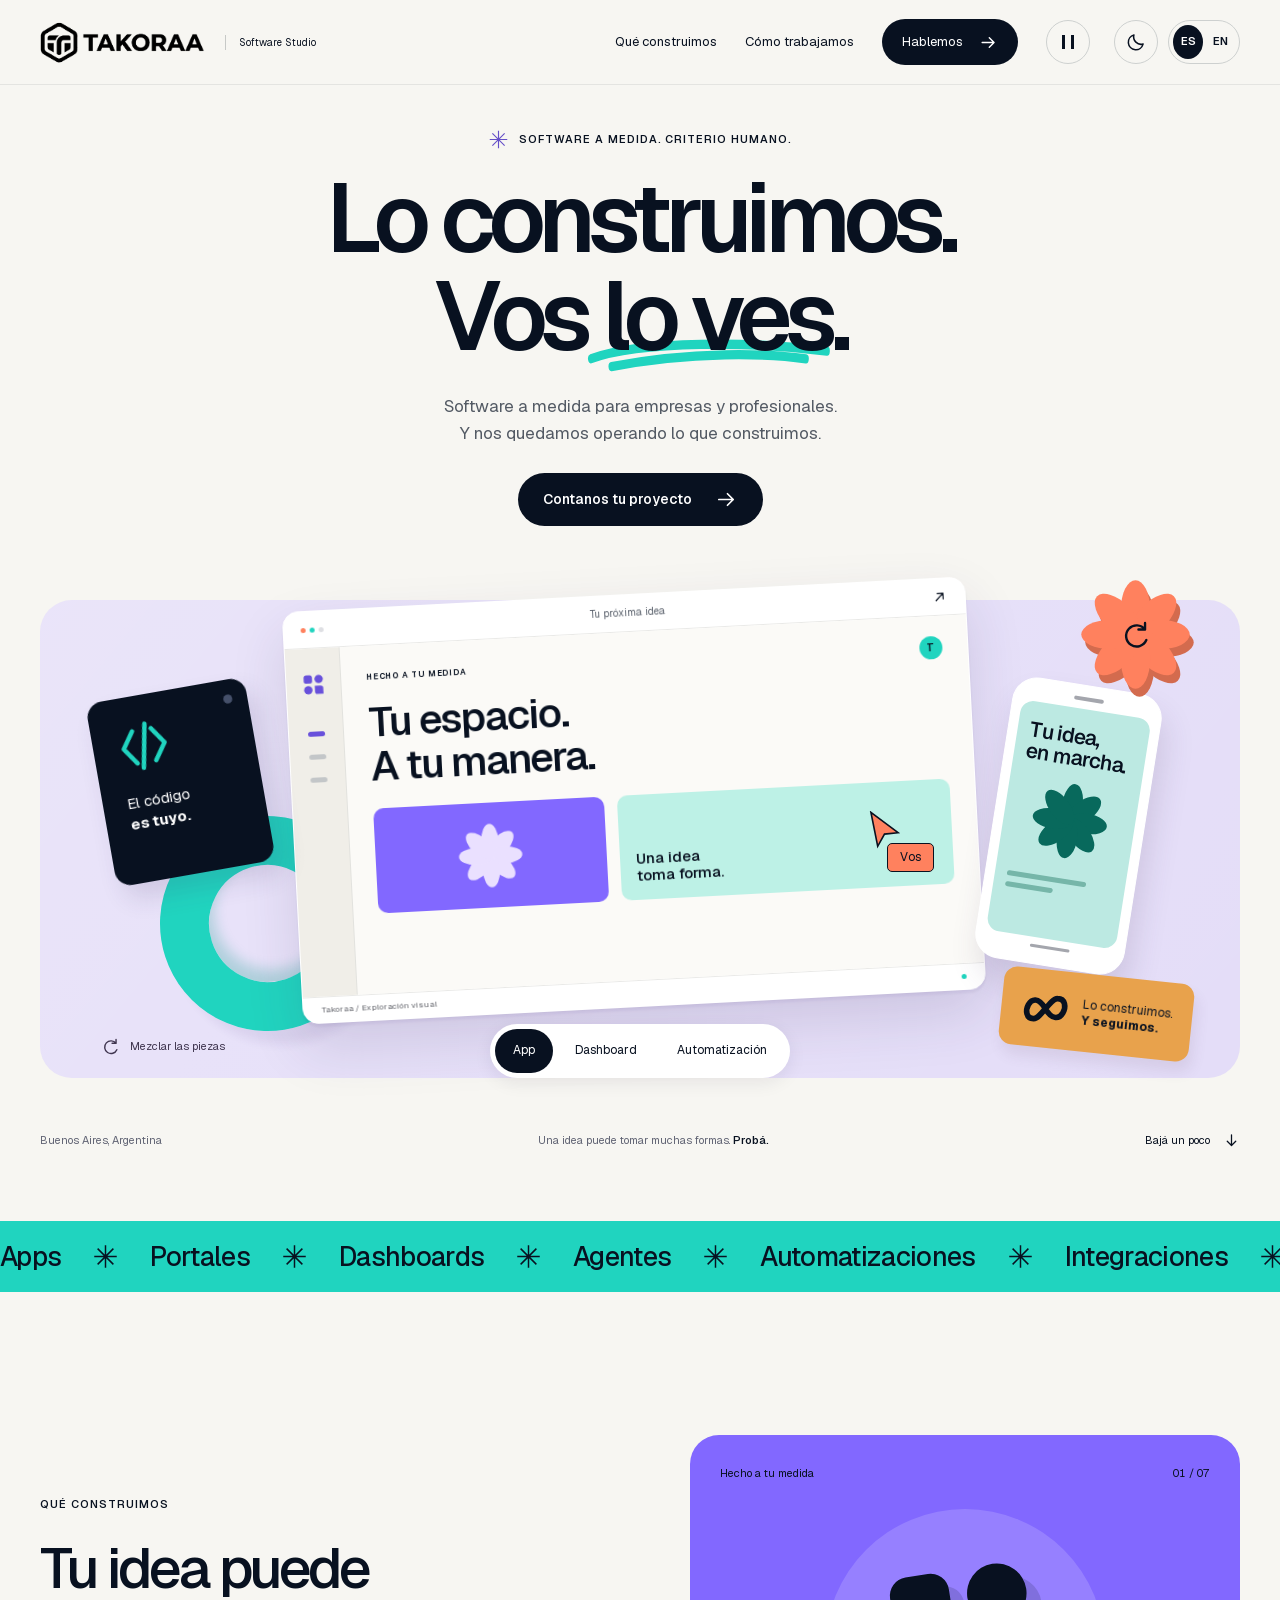
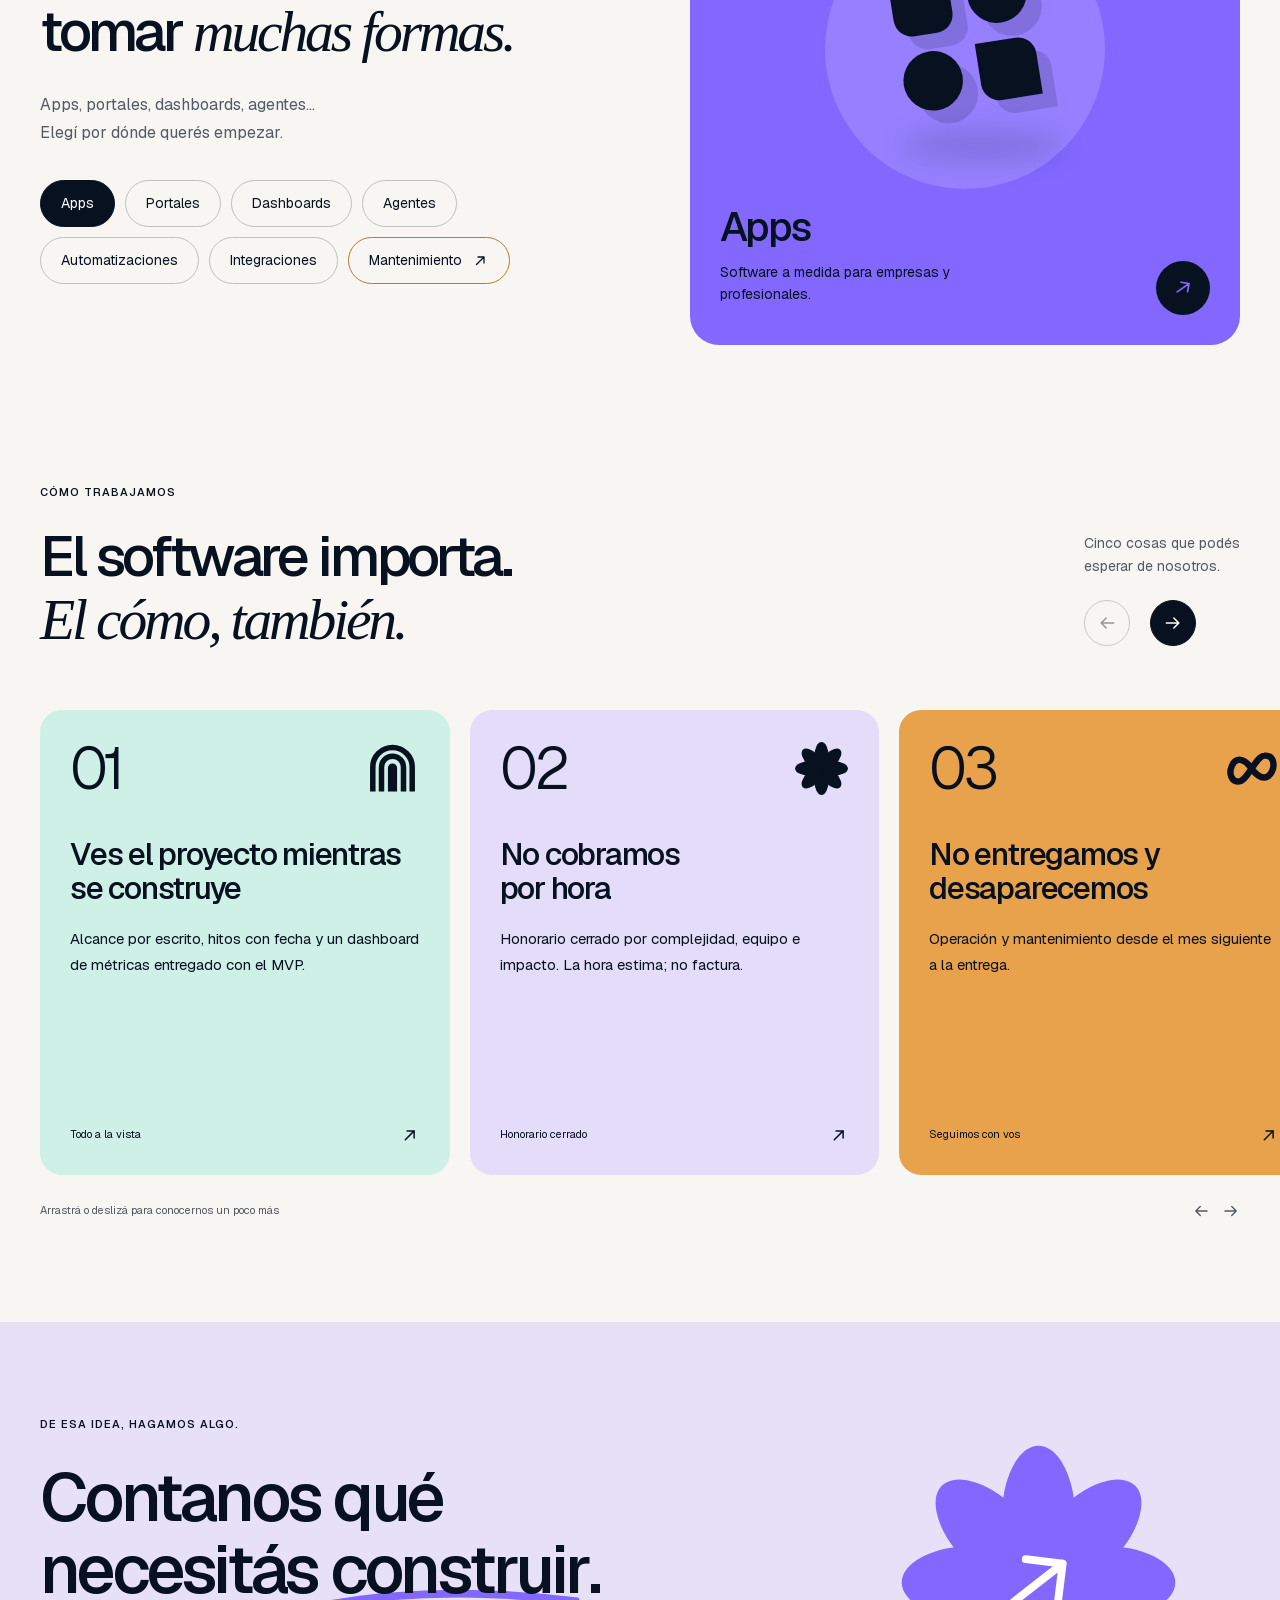
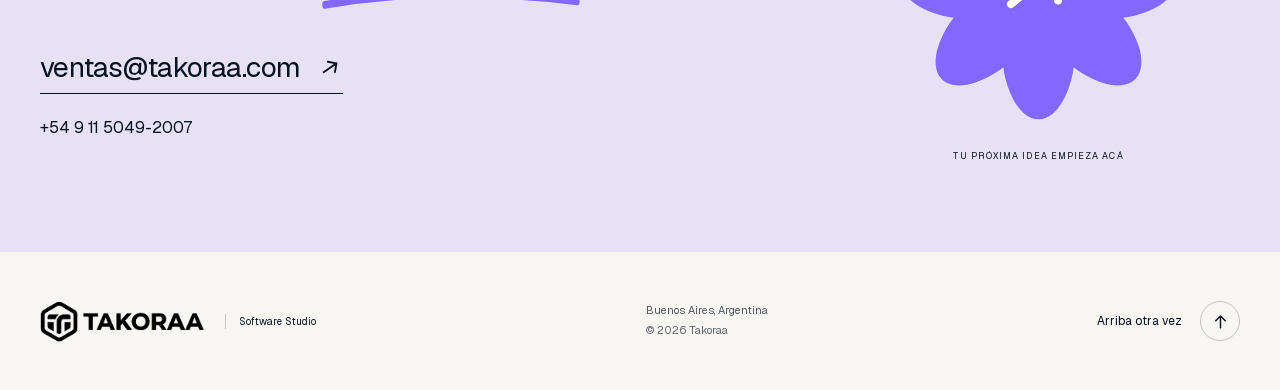
==== commit 0d76f6df: "Add homepage theme and language switches with mobile-safe SVG icons" ====
--- a/index.html
+++ b/index.html
@@ -1,5 +1,5 @@
 <!doctype html>
-<html lang="es-AR">
+<html lang="es-AR" data-page="home" data-theme="light" data-language="es">
 <head>
   <meta charset="utf-8">
   <meta name="viewport" content="width=device-width, initial-scale=1">
@@ -23,8 +23,16 @@
   <meta name="twitter:image" content="https://takoraa.com/assets/studio-social-light.png">
   <link rel="icon" href="/assets/takoraa-isotipo.png" type="image/png">
   <link rel="preload" href="/_next/static/media/caa3a2e1cccd8315-s.p.09~u27dqhyhd6.woff2" as="font" type="font/woff2" crossorigin>
-  <link rel="stylesheet" href="/studio.css?v=playful-3">
-  <script src="/studio.js?v=playful-3" defer></script>
+  <script>
+    (() => {
+      let theme = 'light';
+      try { if (localStorage.getItem('takoraa-theme') === 'dark') theme = 'dark'; } catch {}
+      document.documentElement.dataset.theme = theme;
+      document.querySelector('meta[name="theme-color"]').content = theme === 'dark' ? '#081120' : '#f7f6f2';
+    })();
+  </script>
+  <link rel="stylesheet" href="/studio.css?v=preferences-1">
+  <script src="/studio.js?v=preferences-1" defer></script>
   <script type="application/ld+json">
     {
       "@context": "https://schema.org",
@@ -44,10 +52,14 @@
   </script>
 </head>
 <body id="inicio">
-  <a class="skip-link" href="#contenido">Saltar al contenido</a>
+  <a class="skip-link" href="#contenido" data-en="Skip to content">Saltar al contenido</a>
   <svg class="svg-library" xmlns="http://www.w3.org/2000/svg" aria-hidden="true">
     <defs>
       <symbol id="icon-arrow" viewBox="0 0 24 24"><path d="M4 12h15m-6-6 6 6-6 6" fill="none" stroke="currentColor" stroke-width="1.8" stroke-linecap="round" stroke-linejoin="round"/></symbol>
+      <symbol id="icon-sun" viewBox="0 0 24 24"><g fill="none" stroke="currentColor" stroke-width="1.8" stroke-linecap="round"><circle cx="12" cy="12" r="4"/><path d="M12 2v2m0 16v2M2 12h2m16 0h2M5 5l1.5 1.5m11 11L19 19M5 19l1.5-1.5m11-11L19 5"/></g></symbol>
+      <symbol id="icon-moon" viewBox="0 0 24 24"><path d="M20.5 14.5A9 9 0 0 1 9.5 3.5a9 9 0 1 0 11 11Z" fill="none" stroke="currentColor" stroke-width="1.8" stroke-linejoin="round"/></symbol>
+      <symbol id="icon-refresh" viewBox="0 0 24 24"><path d="M19 8a8 8 0 1 0 1 8M19 3v5h-5" fill="none" stroke="currentColor" stroke-width="1.8" stroke-linecap="round" stroke-linejoin="round"/></symbol>
+      <symbol id="icon-asterisk" viewBox="0 0 24 24"><path d="M12 2v20M2 12h20M5 5l14 14M5 19 19 5" fill="none" stroke="currentColor" stroke-width="1.3"/></symbol>
       <symbol id="icon-flower" viewBox="0 0 100 100">
         <g fill="currentColor"><ellipse cx="50" cy="28" rx="13" ry="26"/><ellipse cx="50" cy="28" rx="13" ry="26" transform="rotate(45 50 50)"/><ellipse cx="50" cy="28" rx="13" ry="26" transform="rotate(90 50 50)"/><ellipse cx="50" cy="28" rx="13" ry="26" transform="rotate(135 50 50)"/><ellipse cx="50" cy="28" rx="13" ry="26" transform="rotate(180 50 50)"/><ellipse cx="50" cy="28" rx="13" ry="26" transform="rotate(225 50 50)"/><ellipse cx="50" cy="28" rx="13" ry="26" transform="rotate(270 50 50)"/><ellipse cx="50" cy="28" rx="13" ry="26" transform="rotate(315 50 50)"/></g>
       </symbol>
@@ -65,15 +77,17 @@
 
   <header class="site-header">
     <div class="header-inner shell">
-      <a class="brand" href="#inicio" aria-label="Takoraa, inicio"><img src="/takoraa-logo-white.png" alt="TAKORAA" width="1961" height="805"><span>Software Studio</span></a>
+      <a class="brand" href="#inicio" aria-label="Takoraa, inicio" data-en-aria-label="Takoraa, home"><img src="/takoraa-logo-white.png" alt="TAKORAA" width="1961" height="805"><span>Software Studio</span></a>
       <div class="header-controls">
-        <button class="motion-toggle" type="button" aria-label="Pausar animaciones" title="Pausar animaciones" hidden><span class="pause-icon" aria-hidden="true"></span></button>
-        <button class="menu-toggle" type="button" aria-expanded="false" aria-controls="site-nav" hidden><span>Menú</span><span class="menu-icon" aria-hidden="true"></span></button>
+        <button class="theme-toggle" type="button" role="switch" aria-checked="false" aria-label="Modo oscuro" title="Cambiar a modo oscuro" hidden><svg class="theme-moon" aria-hidden="true"><use href="#icon-moon"/></svg><svg class="theme-sun" aria-hidden="true"><use href="#icon-sun"/></svg></button>
+        <button class="language-toggle" type="button" aria-label="Switch to English" title="Switch to English" hidden><span lang="es" aria-hidden="true">ES</span><span lang="en" aria-hidden="true">EN</span></button>
+        <button class="menu-toggle" type="button" aria-label="Menú" data-en-aria-label="Menu" aria-expanded="false" aria-controls="site-nav" hidden><span class="menu-icon" aria-hidden="true"></span></button>
       </div>
-      <nav class="site-nav" id="site-nav" aria-label="Navegación principal">
-        <a href="#servicios">Qué construimos</a>
-        <a href="#como-trabajamos">Cómo trabajamos</a>
-        <a class="nav-contact" href="#contacto">Hablemos <svg aria-hidden="true"><use href="#icon-arrow"/></svg></a>
+      <nav class="site-nav" id="site-nav" aria-label="Navegación principal" data-en-aria-label="Main navigation">
+        <a href="#servicios" data-en="What we build">Qué construimos</a>
+        <a href="#como-trabajamos" data-en="How we work">Cómo trabajamos</a>
+        <a class="nav-contact" href="#contacto"><span data-en="Let’s talk">Hablemos</span> <svg aria-hidden="true"><use href="#icon-arrow"/></svg></a>
+        <button class="motion-toggle" type="button" aria-label="Pausar animaciones" title="Pausar animaciones" hidden><span class="pause-icon" aria-hidden="true"></span><span class="motion-label">Pausar animaciones</span></button>
       </nav>
     </div>
   </header>
@@ -81,76 +95,75 @@
   <main id="contenido" tabindex="-1">
     <section class="hero" aria-labelledby="hero-title">
       <div class="hero-copy shell">
-        <p class="eyebrow"><span class="small-flower" aria-hidden="true">✳</span> SOFTWARE A MEDIDA. CRITERIO HUMANO.</p>
-        <h1 id="hero-title"><span>Lo construimos.</span><span>Vos <span class="title-highlight">lo ves.<svg viewBox="0 0 500 45" preserveAspectRatio="none" aria-hidden="true"><path d="M8 28C111 4 344 6 491 18M50 38C216 18 368 21 448 28"/></svg></span></span></h1>
-        <p class="hero-lede">Software a medida para empresas y profesionales.<br> Y nos quedamos operando lo que construimos.</p>
-        <a class="button button-dark" href="#contacto">Contanos tu proyecto <svg aria-hidden="true"><use href="#icon-arrow"/></svg></a>
+        <p class="eyebrow"><svg class="small-flower" aria-hidden="true"><use href="#icon-asterisk"/></svg> <span data-en="CUSTOM SOFTWARE. HUMAN JUDGMENT.">SOFTWARE A MEDIDA. CRITERIO HUMANO.</span></p>
+        <h1 id="hero-title"><span data-en="We build it.">Lo construimos.</span><span><span data-en="You ">Vos </span><span class="title-highlight"><span data-en="see it.">lo ves.</span><svg viewBox="0 0 500 45" preserveAspectRatio="none" aria-hidden="true"><path d="M8 28C111 4 344 6 491 18M50 38C216 18 368 21 448 28"/></svg></span></span></h1>
+        <p class="hero-lede" data-en="Custom software for businesses and professionals.&#10; And we stay on to run what we build.">Software a medida para empresas y profesionales.<br> Y nos quedamos operando lo que construimos.</p>
+        <a class="button button-dark" href="#contacto"><span data-en="Tell us about your project">Contanos tu proyecto</span> <svg aria-hidden="true"><use href="#icon-arrow"/></svg></a>
       </div>
 
       <div class="playground shell" data-layout="0" data-demo="app">
         <div class="playground-backdrop" aria-hidden="true"></div>
         <div class="stage-orbit" aria-hidden="true"></div>
         <div class="stage-window">
-          <div class="window-topbar"><span class="window-dots" aria-hidden="true"><i></i><i></i><i></i></span><span>Tu próxima idea</span><span class="window-mark" aria-hidden="true">↗</span></div>
-          <div class="demo-panel demo-app" id="demo-app" aria-label="Exploración visual de una app">
+          <div class="window-topbar"><span class="window-dots" aria-hidden="true"><i></i><i></i><i></i></span><span data-en="Your next idea">Tu próxima idea</span><svg class="window-mark arrow-diagonal" aria-hidden="true"><use href="#icon-arrow"/></svg></div>
+          <div class="demo-panel demo-app" id="demo-app" aria-label="Exploración visual de una app" data-en-aria-label="App visual exploration">
             <div class="app-sidebar" aria-hidden="true"><svg><use href="#icon-app"/></svg><i></i><i></i><i></i></div>
             <div class="app-content">
-              <div class="app-topline"><span>HECHO A TU MEDIDA</span><span class="app-avatar" aria-hidden="true">T</span></div>
-              <p class="app-title">Tu espacio.<br>A tu manera.</p>
-              <div class="app-tiles" aria-hidden="true"><div class="app-tile"><svg><use href="#icon-flower"/></svg></div><div class="app-tile tile-cyan"><span>Una idea<br>toma forma.</span><svg><use href="#icon-arrow"/></svg></div></div>
+              <div class="app-topline"><span data-en="MADE FOR YOU">HECHO A TU MEDIDA</span><span class="app-avatar" aria-hidden="true">T</span></div>
+              <p class="app-title" data-en="Your space.&#10;Your way.">Tu espacio.<br>A tu manera.</p>
+              <div class="app-tiles" aria-hidden="true"><div class="app-tile"><svg><use href="#icon-flower"/></svg></div><div class="app-tile tile-cyan"><span data-en="An idea&#10;takes shape.">Una idea<br>toma forma.</span><svg><use href="#icon-arrow"/></svg></div></div>
             </div>
           </div>
-          <div class="demo-panel demo-dashboard" id="demo-dashboard" aria-label="Exploración visual de un dashboard" hidden>
-            <div class="demo-dashboard-header"><span>DASHBOARD</span><span>Métricas a la vista</span></div>
-            <p class="app-title">Cada avance,<br>en perspectiva.</p>
+          <div class="demo-panel demo-dashboard" id="demo-dashboard" aria-label="Exploración visual de un dashboard" data-en-aria-label="Dashboard visual exploration" hidden>
+            <div class="demo-dashboard-header"><span>DASHBOARD</span><span data-en="Metrics at a glance">Métricas a la vista</span></div>
+            <p class="app-title" data-en="Every step,&#10;in perspective.">Cada avance,<br>en perspectiva.</p>
             <div class="demo-chart" aria-hidden="true"><i style="--bar:36%"></i><i style="--bar:52%"></i><i style="--bar:43%"></i><i style="--bar:70%"></i><i style="--bar:62%"></i><i style="--bar:88%"></i><i style="--bar:78%"></i></div>
-            <p class="demo-small">Alcance por escrito · Hitos con fecha</p>
+            <p class="demo-small" data-en="Written scope · Dated milestones">Alcance por escrito · Hitos con fecha</p>
           </div>
-          <div class="demo-panel demo-automation" id="demo-automation" aria-label="Exploración visual de una automatización" hidden>
-            <span class="demo-overline">AUTOMATIZACIONES E INTEGRACIONES</span>
-            <p class="app-title">Conectá las piezas.</p>
+          <div class="demo-panel demo-automation" id="demo-automation" aria-label="Exploración visual de una automatización" data-en-aria-label="Automation visual exploration" hidden>
+            <span class="demo-overline" data-en="AUTOMATIONS &amp; INTEGRATIONS">AUTOMATIZACIONES E INTEGRACIONES</span>
+            <p class="app-title" data-en="Connect the pieces.">Conectá las piezas.</p>
             <div class="flow-visual" aria-hidden="true"><span class="flow-node"><svg><use href="#icon-app"/></svg></span><span class="flow-connection"><i></i></span><span class="flow-node flow-middle"><svg><use href="#icon-flow"/></svg></span><span class="flow-connection"><i></i></span><span class="flow-node"><svg><use href="#icon-check"/></svg></span></div>
-            <div class="flow-labels"><span>Tu sistema</span><span>Tu flujo</span><span>Todo conectado</span></div>
+            <div class="flow-labels"><span data-en="Your system">Tu sistema</span><span data-en="Your workflow">Tu flujo</span><span data-en="All connected">Todo conectado</span></div>
           </div>
-          <div class="window-bottom"><span>Takoraa / Exploración visual</span><span class="window-bottom-dot" aria-hidden="true"></span></div>
+          <div class="window-bottom"><span data-en="Takoraa / Visual exploration">Takoraa / Exploración visual</span><span class="window-bottom-dot" aria-hidden="true"></span></div>
         </div>
-        <div class="code-object floating-object" aria-hidden="true"><svg><use href="#icon-code"/></svg><p>El código<br><strong>es tuyo.</strong></p><span class="object-pin"></span></div>
-        <div class="mobile-object floating-object" aria-hidden="true"><span class="phone-speaker"></span><div class="phone-screen"><span>Tu idea,<br>en marcha.</span><div class="phone-flower"><svg><use href="#icon-flower"/></svg></div><div class="phone-line"></div><div class="phone-line short"></div></div><span class="phone-home"></span></div>
-        <span class="you-cursor" aria-hidden="true"><svg viewBox="0 0 24 28"><path d="M2 1 22 16l-10 1-5 9Z" fill="currentColor" stroke="#081120" stroke-width="1.2"/></svg><span>Vos</span></span>
-        <div class="support-sticker floating-object" aria-hidden="true"><svg><use href="#icon-support"/></svg><span>Lo construimos.<br><strong>Y seguimos.</strong></span></div>
-        <button class="flower-toy" type="button" aria-label="Hacer girar la flor" title="Dale una vuelta" hidden><svg aria-hidden="true"><use href="#icon-flower"/></svg><span aria-hidden="true">↻</span></button>
-        <div class="demo-controls" role="group" aria-label="Elegí una vista de ejemplo" hidden>
+        <div class="code-object floating-object" aria-hidden="true"><svg><use href="#icon-code"/></svg><p><span data-en="The code">El código</span><br><strong data-en="is yours.">es tuyo.</strong></p><span class="object-pin"></span></div>
+        <div class="mobile-object floating-object" aria-hidden="true"><span class="phone-speaker"></span><div class="phone-screen"><span data-en="Your idea,&#10;in motion.">Tu idea,<br>en marcha.</span><div class="phone-flower"><svg><use href="#icon-flower"/></svg></div><div class="phone-line"></div><div class="phone-line short"></div></div><span class="phone-home"></span></div>
+        <span class="you-cursor" aria-hidden="true"><svg viewBox="0 0 24 28"><path d="M2 1 22 16l-10 1-5 9Z" fill="currentColor" stroke="#081120" stroke-width="1.2"/></svg><span data-en="You">Vos</span></span>
+        <div class="support-sticker floating-object" aria-hidden="true"><svg><use href="#icon-support"/></svg><span><span data-en="We build it.">Lo construimos.</span><br><strong data-en="And stay on.">Y seguimos.</strong></span></div>
+        <button class="flower-toy" type="button" aria-label="Hacer girar la flor" data-en-aria-label="Spin the flower" title="Dale una vuelta" data-en-title="Give it a spin" hidden><svg aria-hidden="true"><use href="#icon-flower"/></svg><span aria-hidden="true"><svg><use href="#icon-refresh"/></svg></span></button>
+        <div class="demo-controls" role="group" aria-label="Elegí una vista de ejemplo" data-en-aria-label="Choose a demo view" hidden>
           <button type="button" data-demo="app" aria-pressed="true" aria-controls="demo-app">App</button>
           <button type="button" data-demo="dashboard" aria-pressed="false" aria-controls="demo-dashboard">Dashboard</button>
-          <button type="button" data-demo="automation" aria-pressed="false" aria-controls="demo-automation">Automatización</button>
+          <button type="button" data-demo="automation" aria-pressed="false" aria-controls="demo-automation" data-en="Automation">Automatización</button>
         </div>
-        <button class="shuffle-scene" type="button" hidden><span aria-hidden="true">↻</span> Mezclar las piezas</button>
+        <button class="shuffle-scene" type="button" hidden><svg aria-hidden="true"><use href="#icon-refresh"/></svg> <span data-en="Mix the pieces">Mezclar las piezas</span></button>
       </div>
-      <div class="hero-foot shell"><span>Buenos Aires, Argentina</span><span>Una idea puede tomar muchas formas. <strong>Probá.</strong></span><a href="#servicios" aria-label="Bajar a qué construimos">Bajá un poco <span aria-hidden="true">↓</span></a></div>
+      <div class="hero-foot shell"><span>Buenos Aires, Argentina</span><span><span data-en="An idea can take many shapes. ">Una idea puede tomar muchas formas. </span><strong data-en="Try it.">Probá.</strong></span><a href="#servicios" aria-label="Bajar a qué construimos" data-en-aria-label="Scroll to what we build"><span data-en="Scroll a little">Bajá un poco</span> <svg class="arrow-down" aria-hidden="true"><use href="#icon-arrow"/></svg></a></div>
     </section>
 
     <div class="ticker-wrap" aria-hidden="true"><div class="ticker"><div class="ticker-track">
-      <span>Apps <i>✳</i> Portales <i>✳</i> Dashboards <i>✳</i> Agentes <i>✳</i> Automatizaciones <i>✳</i> Integraciones <i>✳</i></span>
-      <span>Apps <i>✳</i> Portales <i>✳</i> Dashboards <i>✳</i> Agentes <i>✳</i> Automatizaciones <i>✳</i> Integraciones <i>✳</i></span>
+      <span><span>Apps</span><svg><use href="#icon-asterisk"/></svg><span data-en="Portals">Portales</span><svg><use href="#icon-asterisk"/></svg><span>Dashboards</span><svg><use href="#icon-asterisk"/></svg><span data-en="Agents">Agentes</span><svg><use href="#icon-asterisk"/></svg><span data-en="Automations">Automatizaciones</span><svg><use href="#icon-asterisk"/></svg><span data-en="Integrations">Integraciones</span><svg><use href="#icon-asterisk"/></svg></span>
     </div></div></div>
 
     <section class="services section-space shell" id="servicios" aria-labelledby="services-title" tabindex="-1">
       <div class="services-copy reveal">
-        <p class="eyebrow">QUÉ CONSTRUIMOS</p>
-        <h2 id="services-title">Tu idea puede<br>tomar <em>muchas formas.</em></h2>
-        <p class="section-description">Apps, portales, dashboards, agentes…<br>Elegí por dónde querés empezar.</p>
-        <div class="service-options" role="group" aria-label="Servicios de Takoraa">
+        <p class="eyebrow" data-en="WHAT WE BUILD">QUÉ CONSTRUIMOS</p>
+        <h2 id="services-title"><span data-en="Your idea can">Tu idea puede</span><br><span data-en="take ">tomar </span><em data-en="many shapes.">muchas formas.</em></h2>
+        <p class="section-description" data-en="Apps, portals, dashboards, agents…&#10;Choose where you’d like to start.">Apps, portales, dashboards, agentes…<br>Elegí por dónde querés empezar.</p>
+        <div class="service-options" role="group" aria-label="Servicios de Takoraa" data-en-aria-label="Takoraa services">
           <button type="button" data-service="apps" aria-pressed="true" aria-controls="service-preview" disabled>Apps</button>
-          <button type="button" data-service="portales" aria-pressed="false" aria-controls="service-preview" disabled>Portales</button>
+          <button type="button" data-service="portales" aria-pressed="false" aria-controls="service-preview" data-en="Portals" disabled>Portales</button>
           <button type="button" data-service="dashboards" aria-pressed="false" aria-controls="service-preview" disabled>Dashboards</button>
-          <button type="button" data-service="agentes" aria-pressed="false" aria-controls="service-preview" disabled>Agentes</button>
-          <button type="button" data-service="automatizaciones" aria-pressed="false" aria-controls="service-preview" disabled>Automatizaciones</button>
-          <button type="button" data-service="integraciones" aria-pressed="false" aria-controls="service-preview" disabled>Integraciones</button>
-          <button class="service-maintenance" type="button" data-service="mantenimiento" aria-pressed="false" aria-controls="service-preview" disabled>Mantenimiento <span aria-hidden="true">↗</span></button>
+          <button type="button" data-service="agentes" aria-pressed="false" aria-controls="service-preview" data-en="Agents" disabled>Agentes</button>
+          <button type="button" data-service="automatizaciones" aria-pressed="false" aria-controls="service-preview" data-en="Automations" disabled>Automatizaciones</button>
+          <button type="button" data-service="integraciones" aria-pressed="false" aria-controls="service-preview" data-en="Integrations" disabled>Integraciones</button>
+          <button class="service-maintenance" type="button" data-service="mantenimiento" aria-pressed="false" aria-controls="service-preview" disabled><span data-en="Maintenance">Mantenimiento</span> <svg class="arrow-diagonal" aria-hidden="true"><use href="#icon-arrow"/></svg></button>
         </div>
       </div>
       <div class="service-preview reveal" id="service-preview" data-service="apps" aria-live="polite" aria-atomic="true" style="--plate:#8268ff;--plate-ink:#081120">
-        <div class="service-preview-top"><span>Hecho a tu medida</span><span class="service-position">01 / 07</span></div>
+        <div class="service-preview-top"><span data-en="Made for you">Hecho a tu medida</span><span class="service-position">01 / 07</span></div>
         <div class="service-sculpture" aria-hidden="true"><span class="sculpture-shadow"></span><svg class="sculpture-back"><use href="#icon-app"/></svg><svg class="sculpture-front"><use href="#icon-app"/></svg></div>
         <div class="service-preview-bottom"><div><h3>Apps</h3><p>Software a medida para empresas y profesionales.</p></div><a href="#contacto" aria-label="Hablar sobre un proyecto de apps"><svg aria-hidden="true"><use href="#icon-arrow"/></svg></a></div>
       </div>
@@ -158,29 +171,29 @@
 
     <section class="approach section-space" id="como-trabajamos" aria-labelledby="approach-title" tabindex="-1">
       <div class="approach-heading shell reveal">
-        <div><p class="eyebrow">CÓMO TRABAJAMOS</p><h2 id="approach-title">El software importa.<br><em>El cómo, también.</em></h2></div>
-        <div class="approach-controls"><p>Cinco cosas que podés<br>esperar de nosotros.</p><div class="carousel-controls" hidden><button type="button" class="carousel-prev" aria-label="Ver compromiso anterior" aria-controls="principles-track" disabled><svg aria-hidden="true"><use href="#icon-arrow"/></svg></button><button type="button" class="carousel-next" aria-label="Ver compromiso siguiente" aria-controls="principles-track"><svg aria-hidden="true"><use href="#icon-arrow"/></svg></button></div></div>
+        <div><p class="eyebrow" data-en="HOW WE WORK">CÓMO TRABAJAMOS</p><h2 id="approach-title"><span data-en="Software matters.">El software importa.</span><br><em data-en="So does the how.">El cómo, también.</em></h2></div>
+        <div class="approach-controls"><p data-en="Five things you can&#10;expect from us.">Cinco cosas que podés<br>esperar de nosotros.</p><div class="carousel-controls" hidden><button type="button" class="carousel-prev" aria-label="Ver compromiso anterior" data-en-aria-label="View previous commitment" aria-controls="principles-track" disabled><svg aria-hidden="true"><use href="#icon-arrow"/></svg></button><button type="button" class="carousel-next" aria-label="Ver compromiso siguiente" data-en-aria-label="View next commitment" aria-controls="principles-track"><svg aria-hidden="true"><use href="#icon-arrow"/></svg></button></div></div>
       </div>
-      <div class="principles-track" id="principles-track" tabindex="0" role="region" aria-label="Nuestros cinco compromisos, desplazamiento horizontal">
+      <div class="principles-track" id="principles-track" tabindex="0" role="region" aria-label="Nuestros cinco compromisos, desplazamiento horizontal" data-en-aria-label="Our five commitments, scroll horizontally">
         <ol class="principles">
-          <li class="principle principle-cyan"><div class="principle-top"><span>01</span><svg aria-hidden="true"><use href="#icon-portal"/></svg></div><h3>Ves el proyecto mientras se construye</h3><p>Alcance por escrito, hitos con fecha y un dashboard de métricas entregado con el MVP.</p><span class="principle-foot">Todo a la vista <span aria-hidden="true">↗</span></span></li>
-          <li class="principle principle-violet"><div class="principle-top"><span>02</span><svg aria-hidden="true"><use href="#icon-flower"/></svg></div><h3>No cobramos<br>por hora</h3><p>Honorario cerrado por complejidad, equipo e impacto. La hora estima; no factura.</p><span class="principle-foot">Honorario cerrado <span aria-hidden="true">↗</span></span></li>
-          <li class="principle principle-support"><div class="principle-top"><span>03</span><svg aria-hidden="true"><use href="#icon-support"/></svg></div><h3>No entregamos y desaparecemos</h3><p>Operación y mantenimiento desde el mes siguiente a la entrega.</p><span class="principle-foot">Seguimos con vos <span aria-hidden="true">↗</span></span></li>
-          <li class="principle principle-ink"><div class="principle-top"><span>04</span><svg aria-hidden="true"><use href="#icon-code"/></svg></div><h3>El código<br>es tuyo</h3><p>Sistema, código y datos del cliente. Arquitectura independiente. Irte no cuesta nada.</p><span class="principle-foot">Tu proyecto, de verdad <span aria-hidden="true">↗</span></span></li>
-          <li class="principle principle-rose"><div class="principle-top"><span>05</span><svg aria-hidden="true"><use href="#icon-agent"/></svg></div><h3>Expertos que usan IA, no al revés</h3><p>La IA acelera el trabajo. El criterio es humano y no se delega.</p><span class="principle-foot">Criterio humano <span aria-hidden="true">↗</span></span></li>
+          <li class="principle principle-cyan"><div class="principle-top"><span>01</span><svg aria-hidden="true"><use href="#icon-portal"/></svg></div><h3 data-en="See your project as it’s built">Ves el proyecto mientras se construye</h3><p data-en="A written scope, dated milestones, and a metrics dashboard delivered with your MVP.">Alcance por escrito, hitos con fecha y un dashboard de métricas entregado con el MVP.</p><span class="principle-foot"><span data-en="Everything in view">Todo a la vista</span> <svg class="arrow-diagonal" aria-hidden="true"><use href="#icon-arrow"/></svg></span></li>
+          <li class="principle principle-violet"><div class="principle-top"><span>02</span><svg aria-hidden="true"><use href="#icon-flower"/></svg></div><h3 data-en="We don’t charge&#10;by the hour">No cobramos<br>por hora</h3><p data-en="A fixed fee based on complexity, team, and impact. Hours inform the estimate, not the invoice.">Honorario cerrado por complejidad, equipo e impacto. La hora estima; no factura.</p><span class="principle-foot"><span data-en="A fixed fee">Honorario cerrado</span> <svg class="arrow-diagonal" aria-hidden="true"><use href="#icon-arrow"/></svg></span></li>
+          <li class="principle principle-support"><div class="principle-top"><span>03</span><svg aria-hidden="true"><use href="#icon-support"/></svg></div><h3 data-en="We don’t deliver and disappear">No entregamos y desaparecemos</h3><p data-en="Operations and maintenance starting the month after delivery.">Operación y mantenimiento desde el mes siguiente a la entrega.</p><span class="principle-foot"><span data-en="We stay with you">Seguimos con vos</span> <svg class="arrow-diagonal" aria-hidden="true"><use href="#icon-arrow"/></svg></span></li>
+          <li class="principle principle-ink"><div class="principle-top"><span>04</span><svg aria-hidden="true"><use href="#icon-code"/></svg></div><h3 data-en="The code&#10;is yours">El código<br>es tuyo</h3><p data-en="Your system, your code, your data. Independent architecture. No fees to leave.">Sistema, código y datos del cliente. Arquitectura independiente. Irte no cuesta nada.</p><span class="principle-foot"><span data-en="Your project, truly">Tu proyecto, de verdad</span> <svg class="arrow-diagonal" aria-hidden="true"><use href="#icon-arrow"/></svg></span></li>
+          <li class="principle principle-rose"><div class="principle-top"><span>05</span><svg aria-hidden="true"><use href="#icon-agent"/></svg></div><h3 data-en="Experts using AI, not the other way around">Expertos que usan IA, no al revés</h3><p data-en="AI speeds up the work. Judgment stays human and is never delegated.">La IA acelera el trabajo. El criterio es humano y no se delega.</p><span class="principle-foot"><span data-en="Human judgment">Criterio humano</span> <svg class="arrow-diagonal" aria-hidden="true"><use href="#icon-arrow"/></svg></span></li>
         </ol>
       </div>
-      <div class="carousel-hint shell"><span>Arrastrá o deslizá para conocernos un poco más</span><span aria-hidden="true">← &nbsp; →</span></div>
+      <div class="carousel-hint shell"><span data-en="Drag or swipe to get to know us">Arrastrá o deslizá para conocernos un poco más</span><span class="carousel-hint-arrows" aria-hidden="true"><svg class="arrow-left"><use href="#icon-arrow"/></svg><svg><use href="#icon-arrow"/></svg></span></div>
     </section>
 
     <section class="contact" id="contacto" aria-labelledby="contact-title" tabindex="-1">
       <div class="contact-inner shell">
-        <div class="contact-copy reveal"><p class="eyebrow">DE ESA IDEA, HAGAMOS ALGO.</p><h2 id="contact-title">Contanos qué<br>necesitás <span>construir<svg viewBox="0 0 500 35" preserveAspectRatio="none" aria-hidden="true"><path d="M5 22Q234-2 494 18"/></svg></span>.</h2><address><a class="contact-email" href="mailto:ventas@takoraa.com">ventas@takoraa.com <svg aria-hidden="true"><use href="#icon-arrow"/></svg></a><a class="contact-phone" href="tel:+5491150492007" aria-label="Llamar al +54 9 11 5049-2007">+54 9 11 5049-2007</a></address></div>
-        <a class="contact-orbit" href="mailto:ventas@takoraa.com" aria-label="Escribir a Takoraa"><span class="orbit-ring" aria-hidden="true">TU PRÓXIMA IDEA EMPIEZA ACÁ</span><svg class="contact-flower" aria-hidden="true"><use href="#icon-flower"/></svg><svg class="contact-arrow" aria-hidden="true"><use href="#icon-arrow"/></svg></a>
+        <div class="contact-copy reveal"><p class="eyebrow" data-en="LET’S MAKE SOMETHING OF THAT IDEA.">DE ESA IDEA, HAGAMOS ALGO.</p><h2 id="contact-title"><span class="contact-title-line" data-en="Tell us what">Contanos qué</span><br><span class="contact-title-line" data-en="you need to ">necesitás </span><span class="contact-highlight"><span data-en="build">construir</span><svg viewBox="0 0 500 35" preserveAspectRatio="none" aria-hidden="true"><path d="M5 22Q234-2 494 18"/></svg></span>.</h2><address><a class="contact-email" href="mailto:ventas@takoraa.com">ventas@takoraa.com <svg aria-hidden="true"><use href="#icon-arrow"/></svg></a><a class="contact-phone" href="tel:+5491150492007" aria-label="Llamar al +54 9 11 5049-2007" data-en-aria-label="Call +54 9 11 5049-2007">+54 9 11 5049-2007</a></address></div>
+        <a class="contact-orbit" href="mailto:ventas@takoraa.com" aria-label="Escribir a Takoraa" data-en-aria-label="Email Takoraa"><span class="orbit-ring" aria-hidden="true" data-en="YOUR NEXT IDEA STARTS HERE">TU PRÓXIMA IDEA EMPIEZA ACÁ</span><svg class="contact-flower" aria-hidden="true"><use href="#icon-flower"/></svg><svg class="contact-arrow" aria-hidden="true"><use href="#icon-arrow"/></svg></a>
       </div>
     </section>
   </main>
 
-  <footer class="site-footer"><div class="footer-inner shell"><a class="brand" href="#inicio" aria-label="Takoraa, volver al inicio"><img src="/takoraa-logo-white.png" alt="TAKORAA" width="1961" height="805" loading="lazy"><span>Software Studio</span></a><p>Buenos Aires, Argentina<br><span>© 2026 Takoraa</span></p><a class="back-top" href="#inicio">Arriba otra vez <span aria-hidden="true">↑</span></a></div></footer>
+  <footer class="site-footer"><div class="footer-inner shell"><a class="brand" href="#inicio" aria-label="Takoraa, volver al inicio" data-en-aria-label="Takoraa, back to top"><img src="/takoraa-logo-white.png" alt="TAKORAA" width="1961" height="805" loading="lazy"><span>Software Studio</span></a><p>Buenos Aires, Argentina<br><span>© 2026 Takoraa</span></p><a class="back-top" href="#inicio"><span class="back-top-label" data-en="Back to top">Arriba otra vez</span> <span class="back-top-icon" aria-hidden="true"><svg class="arrow-up"><use href="#icon-arrow"/></svg></span></a></div></footer>
 </body>
 </html>
--- a/studio.css
+++ b/studio.css
@@ -21,7 +21,7 @@
 }
 * { box-sizing: border-box; }
 html { scroll-behavior: smooth; scroll-padding-top: 105px; }
-body { margin: 0; background: var(--paper); color: var(--ink); font: 16px/1.6 "Geist", Arial, sans-serif; -webkit-font-smoothing: antialiased; }
+body { margin: 0; background: var(--paper); color: var(--foreground, var(--ink)); font: 16px/1.6 "Geist", Arial, sans-serif; -webkit-font-smoothing: antialiased; }
 a { color: inherit; text-decoration: none; }
 button { font: inherit; color: inherit; cursor: pointer; }
 button, a { -webkit-tap-highlight-color: transparent; }
@@ -51,7 +51,19 @@
 .site-nav svg { width: 19px; height: 19px; transition: transform 240ms var(--ease); }
 .site-nav .nav-contact:hover svg { transform: translateX(4px); }
 .header-controls { order: 2; display: flex; align-items: center; gap: 10px; }
+.theme-toggle, .language-toggle { position: relative; display: flex; align-items: center; justify-content: center; flex-shrink: 0; height: 44px; padding: 0; background: transparent; border: 1px solid #cdd0cf; border-radius: 30px; }
+.theme-toggle { width: 44px; }
+.theme-toggle svg { width: 20px; height: 20px; }
+.theme-toggle:hover, .language-toggle:hover { background: #ece9df; }
+.theme-sun, [data-theme="dark"] .theme-moon { display: none; }
+[data-theme="dark"] .theme-sun { display: block; }
+.language-toggle { width: 72px; padding: 4px; gap: 2px; font-size: 11px; font-weight: 600; isolation: isolate; }
+.language-toggle::before { content: ""; position: absolute; z-index: -1; top: 4px; bottom: 4px; left: 4px; width: calc((100% - 10px) / 2); border-radius: 50%; background: var(--ink); transition: transform 180ms var(--ease); }
+.language-toggle span { display: grid; place-items: center; width: 50%; height: 100%; }
+[data-language="es"] .language-toggle span:first-child, [data-language="en"] .language-toggle span:last-child { color: white; }
+[data-language="en"] .language-toggle::before { transform: translateX(calc(100% + 2px)); }
 .motion-toggle { width: 44px; height: 44px; display: grid; place-items: center; padding: 0; background: transparent; border: 1px solid #cdd0cf; border-radius: 50%; }
+.motion-label { display: none; }
 .motion-toggle:hover { background: #ece9df; }
 .pause-icon { width: 12px; height: 14px; border-left: 3px solid; border-right: 3px solid; }
 [data-motion="off"] .pause-icon { width: 0; height: 0; margin-left: 3px; border-left: 11px solid; border-top: 7px solid transparent; border-bottom: 7px solid transparent; border-right: 0; }
@@ -61,12 +73,16 @@
 .menu-icon::after { top: 9px; }
 .menu-toggle[aria-expanded="true"] .menu-icon::before { transform: translateY(3px) rotate(45deg); }
 .menu-toggle[aria-expanded="true"] .menu-icon::after { transform: translateY(-3px) rotate(-45deg); }
+.arrow-diagonal { rotate: -45deg; }
+.arrow-down { rotate: 90deg; }
+.arrow-up { rotate: -90deg; }
+.arrow-left { rotate: 180deg; }
 
 .hero { padding-top: 44px; }
 .hero-copy { text-align: center; }
 .eyebrow { font-size: 11px; font-weight: 550; letter-spacing: .09em; }
 .hero .eyebrow { display: flex; align-items: center; justify-content: center; gap: 10px; margin-bottom: 19px; }
-.small-flower { display: inline-block; color: #6550c8; font-size: 21px; line-height: 1; animation: revolve 18s linear infinite; }
+.small-flower { width: 21px; height: 21px; flex-shrink: 0; color: #6550c8; animation: revolve 18s linear infinite; }
 .hero h1 { font-size: clamp(70px, 7.55vw, 112px); line-height: 1.015; letter-spacing: -.072em; font-weight: 590; }
 .hero h1 > span { display: block; }
 .title-highlight { position: relative; display: inline-block; z-index: 1; }
@@ -90,7 +106,7 @@
 .window-dots i { width: 5px; height: 5px; background: #dedfe3; border-radius: 50%; }
 .window-dots i:first-child { background: var(--coral); }
 .window-dots i:nth-child(2) { background: var(--cyan); }
-.window-mark { color: var(--ink); font-size: 16px; }
+.window-mark { color: var(--ink); width: 16px; height: 16px; }
 .demo-panel { height: calc(100% - 63px); animation: panel-in 420ms var(--ease) both; }
 .demo-app { display: grid; grid-template-columns: 55px 1fr; background: #fbfaf7; }
 .app-sidebar { display: flex; flex-direction: column; align-items: center; gap: 18px; padding-top: 24px; border-right: 1px solid #e2e2de; background: #f0eee8; }
@@ -150,14 +166,15 @@
 .flower-toy { position: absolute; right: 4%; top: 1%; z-index: 8; width: 113px; height: 113px; padding: 0; border: 0; background: none; color: var(--coral); }
 .flower-toy > svg { width: 100%; height: 100%; filter: drop-shadow(4px 8px 0 #d36b4e); transform: rotate(var(--flower-turn)); transition: transform 850ms cubic-bezier(.34,1.5,.45,1), filter 300ms; }
 .flower-toy > span { position: absolute; inset: 0; display: grid; place-items: center; color: var(--ink); font-size: 33px; }
+.flower-toy > span svg { width: 28%; height: 28%; }
 .flower-toy:hover > svg { filter: drop-shadow(6px 12px 0 #d36b4e); }
 .demo-controls { position: absolute; left: 50%; bottom: 25px; z-index: 10; display: flex; align-items: center; gap: 4px; background: #fff; padding: 5px; border-radius: 40px; transform: translateX(-50%); box-shadow: 0 5px 18px #20113313; }
 .demo-controls button { min-height: 44px; padding: 0 18px; border: 0; border-radius: 30px; background: transparent; font-size: 12px; transition: color 180ms, background 180ms; }
 .demo-controls button[aria-pressed="true"] { color: white; background: var(--ink); }
 .demo-controls button:not([aria-pressed="true"]):hover { background: #eae6f9; }
 .shuffle-scene { position: absolute; left: 4%; bottom: 34px; z-index: 8; display: flex; align-items: center; gap: 10px; min-height: 44px; padding: 0 13px; background: transparent; border: 0; color: #403650; font-size: 11px; }
-.shuffle-scene > span { font-size: 21px; transition: rotate 500ms var(--ease); }
-.shuffle-scene:hover > span { rotate: 90deg; }
+.shuffle-scene > svg { width: 19px; height: 19px; flex-shrink: 0; transition: rotate 500ms var(--ease); }
+.shuffle-scene:hover > svg { rotate: 90deg; }
 .playground[data-layout="1"] { --window-rotation: 2deg; }
 .playground[data-layout="1"] .stage-window { left: 19%; }
 .playground[data-layout="1"] .code-object { left: 7%; top: 17%; rotate: 8deg; }
@@ -171,15 +188,15 @@
 .hero-foot { display: flex; align-items: center; justify-content: space-between; gap: 20px; min-height: 76px; font-size: 11px; color: #626575; }
 .hero-foot strong { color: var(--ink); font-weight: 550; }
 .hero-foot a { display: inline-flex; align-items: center; gap: 13px; min-height: 44px; color: var(--ink); }
-.hero-foot a:hover span { transform: translateY(4px); }
-.hero-foot a span { transition: transform 250ms; }
+.hero-foot a:hover svg { transform: translateX(4px); }
+.hero-foot a svg { width: 17px; height: 17px; transition: transform 250ms; }
 
 .ticker-wrap { overflow: clip; padding-block: 27px; margin-block: 15px 0; }
 .ticker { background: var(--cyan); width: 100%; padding-block: 14px; overflow: hidden; }
 .ticker-track { display: flex; width: max-content; }
 .ticker-track[data-loop-ready] { animation: ticker-travel var(--ticker-duration, 36s) linear infinite; }
 .ticker-track > span { display: inline-flex; flex-shrink: 0; align-items: center; gap: 31px; padding-right: 31px; white-space: nowrap; font-size: 27px; font-weight: 470; letter-spacing: -.025em; }
-.ticker-track i { font-style: normal; font-size: 29px; }
+.ticker-track > span > svg { width: 27px; height: 27px; flex-shrink: 0; }
 .section-space { padding-block: 116px; }
 .services { display: grid; grid-template-columns: 1fr 1fr; align-items: center; gap: 100px; }
 .services-copy h2, .approach h2 { font-size: clamp(40px, 4.5vw, 63px); font-weight: 510; line-height: 1.08; letter-spacing: -.055em; margin-top: 24px; }
@@ -191,6 +208,7 @@
 .service-options button[aria-pressed="true"] { background: var(--ink); color: white; border-color: var(--ink); }
 .service-options button:disabled { cursor: default; }
 .service-options .service-maintenance { border-color: #b77a31; }
+.service-maintenance svg { width: 17px; height: 17px; }
 .service-options .service-maintenance:hover { background: #f0cc9a; }
 .service-options .service-maintenance[aria-pressed="true"] { background: var(--amber); color: var(--ink); border-color: var(--amber); }
 .service-preview { position: relative; display: flex; flex-direction: column; justify-content: space-between; min-height: 510px; padding: 30px; overflow: hidden; background: var(--plate); color: var(--plate-ink); border-radius: 29px; transition: background 550ms var(--ease), color 350ms; }
@@ -242,12 +260,15 @@
 .principle p { font-size: 15px; line-height: 1.75; margin-top: 20px; }
 .principle-ink p { color: #c5cbd7; }
 .principle-foot { display: flex; justify-content: space-between; align-items: center; margin-top: auto; padding-top: 34px; font-size: 11px; }
-.principle-foot > span { font-size: 20px; }
+.principle-foot > svg { width: 20px; height: 20px; flex-shrink: 0; }
 .carousel-hint { display: flex; align-items: center; justify-content: space-between; margin-top: 3px; font-size: 11px; color: var(--text); }
+.carousel-hint-arrows { display: flex; gap: 12px; margin-left: 12px; }
+.carousel-hint-arrows svg { width: 18px; height: 18px; }
 .contact { position: relative; background: #e7e1f8; overflow: clip; }
 .contact-inner { display: grid; grid-template-columns: 1.8fr 1fr; align-items: center; gap: 72px; padding-block: 94px 102px; }
 .contact h2 { margin-top: 29px; font-size: clamp(47px, 5.3vw, 76px); font-weight: 540; line-height: 1.06; letter-spacing: -.055em; }
 .contact h2 > span { display: inline-block; position: relative; z-index: 1; }
+.contact h2 > .contact-title-line { display: inline; }
 .contact h2 > span svg { position: absolute; width: 107%; height: 30px; left: -3%; bottom: -10px; z-index: -1; overflow: visible; }
 .contact h2 path { fill: none; stroke: var(--violet); stroke-width: 9; stroke-linecap: round; }
 .contact address { margin-top: 35px; font-style: normal; display: flex; align-items: start; flex-direction: column; }
@@ -267,8 +288,56 @@
 .footer-inner > p { color: var(--text); font-size: 11px; line-height: 1.8; }
 .footer-inner > p span { color: #656a72; }
 .back-top { display: inline-flex; align-items: center; gap: 18px; min-height: 44px; font-size: 12px; }
-.back-top > span { display: grid; place-items: center; width: 40px; height: 40px; border: 1px solid #c2c6c4; border-radius: 50%; font-size: 19px; transition: transform 250ms; }
-.back-top:hover > span { transform: translateY(-5px); }
+.back-top-icon { display: grid; place-items: center; width: 40px; height: 40px; border: 1px solid #c2c6c4; border-radius: 50%; transition: transform 250ms; }
+.back-top-icon svg { width: 19px; height: 19px; }
+.back-top:hover .back-top-icon { transform: translateY(-5px); }
+
+/* Keep brand colors stable on illustrations and cards; theme only the homepage surfaces. */
+html[data-page="home"][data-theme="dark"] {
+  color-scheme: dark;
+  --paper: #081120;
+  --foreground: #f7f6f2;
+  --text: #b6bfce;
+  --line: #364157;
+}
+[data-page="home"][data-theme="dark"] :focus-visible { outline-color: #b4a3ff; }
+[data-page="home"][data-theme="dark"] .site-header { background: rgb(8 17 32 / 94%); border-bottom-color: var(--line); }
+[data-page="home"][data-theme="dark"] .brand img { filter: none; }
+[data-page="home"][data-theme="dark"] .brand > span { border-color: var(--line); }
+[data-page="home"][data-theme="dark"] :is(.theme-toggle, .language-toggle, .menu-toggle, .motion-toggle, .service-options button, .back-top-icon) { border-color: #637087; }
+[data-page="home"][data-theme="dark"] :is(.theme-toggle, .language-toggle, .motion-toggle):hover { background: #1b2940; }
+[data-page="home"][data-theme="dark"] :is(.button-dark, .nav-contact, .carousel-controls button:not(:disabled), .service-options button[aria-pressed="true"]) { background: #f7f6f2; color: var(--ink); }
+[data-page="home"][data-theme="dark"] .language-toggle::before { background: #f7f6f2; }
+[data-page="home"][data-theme="dark"] .language-toggle span { color: var(--foreground); }
+[data-page="home"][data-theme="dark"][data-language="es"] .language-toggle span:first-child,
+[data-page="home"][data-theme="dark"][data-language="en"] .language-toggle span:last-child { color: var(--ink); }
+[data-page="home"][data-theme="dark"] :is(.small-flower, .site-nav > a:not(.nav-contact):hover) { color: #b4a3ff; }
+[data-page="home"][data-theme="dark"] :is(.hero-foot, .hero-foot strong, .hero-foot a, .footer-inner > p span) { color: var(--text); }
+[data-page="home"][data-theme="dark"] .playground-backdrop { background-color: #2a2545; background-image: none; }
+[data-page="home"][data-theme="dark"] .playground[data-demo="dashboard"] .playground-backdrop { background-color: #143d3b; }
+[data-page="home"][data-theme="dark"] .playground[data-demo="automation"] .playground-backdrop { background-color: #49302c; }
+[data-page="home"][data-theme="dark"] .stage-window { background: #142136; border-color: #445068; box-shadow: 0 24px 55px #0004; }
+[data-page="home"][data-theme="dark"] :is(.window-topbar, .window-bottom, .app-sidebar) { background: #101b2d; border-color: var(--line); color: var(--text); }
+[data-page="home"][data-theme="dark"] .window-mark { color: var(--foreground); }
+[data-page="home"][data-theme="dark"] .demo-app { background: #19263c; }
+[data-page="home"][data-theme="dark"] .demo-dashboard { background: #222139; }
+[data-page="home"][data-theme="dark"] .demo-small { color: #c7c0df; }
+[data-page="home"][data-theme="dark"] .demo-chart { border-color: #736d88; }
+[data-page="home"][data-theme="dark"] .app-sidebar svg { color: #ad98ff; }
+[data-page="home"][data-theme="dark"] :is(.app-avatar, .mobile-object, .ticker, .principle:not(.principle-ink)) { color: var(--ink); }
+[data-page="home"][data-theme="dark"] :is(.mobile-object, .code-object) { border: 1px solid #536078; background: #142136; }
+[data-page="home"][data-theme="dark"] .demo-controls { background: #17243a; border: 1px solid #637087; }
+[data-page="home"][data-theme="dark"] .demo-controls button[aria-pressed="true"] { background: #f7f6f2; color: var(--ink); }
+[data-page="home"][data-theme="dark"] .demo-controls button:not([aria-pressed="true"]):hover { background: #35425b; }
+[data-page="home"][data-theme="dark"] .shuffle-scene { color: #e8e2f7; }
+[data-page="home"][data-theme="dark"] .service-options button:hover { background: #302951; }
+[data-page="home"][data-theme="dark"] .service-options button[aria-pressed="true"]:hover { background: #e4ddfa; }
+[data-page="home"][data-theme="dark"] .service-options .service-maintenance[aria-pressed="true"] { background: var(--amber); border-color: var(--amber); }
+[data-page="home"][data-theme="dark"] :is(.service-preview[data-service="automatizaciones"], .principle-ink) { box-shadow: inset 0 0 0 1px #536078; }
+[data-page="home"][data-theme="dark"] .carousel-controls button:disabled { border-color: #536078; color: #8794a9; }
+[data-page="home"][data-theme="dark"] .carousel-controls button:not(:disabled):hover { background: #b4a3ff; }
+[data-page="home"][data-theme="dark"] .contact { background: #242039; }
+[data-page="home"][data-theme="dark"] .contact-email { border-color: #b6bfce; }
 
 .will-reveal { opacity: 0; transform: translateY(28px); transition: opacity 800ms var(--ease), transform 800ms var(--ease); }
 .will-reveal.is-visible { opacity: 1; transform: none; }
@@ -354,11 +423,23 @@
   .contact-email { font-size: 23px; }
 }
 
+@media (max-width: 980px) {
+  [data-page="home"] .header-inner { min-height: 74px; flex-wrap: wrap; gap: 0 12px; }
+  [data-page="home"] .header-controls { margin-left: auto; gap: 6px; }
+  [data-page="home"] .menu-toggle { width: 44px; height: 44px; padding: 0; justify-content: center; }
+  [data-page="home"] .site-nav { order: 3; width: 100%; flex-direction: column; align-items: stretch; gap: 2px; padding-bottom: 16px; margin: 0; }
+  [data-page="home"] .site-nav a { min-height: 49px; font-size: 15px; padding-inline: 12px; }
+  [data-page="home"] .site-nav .nav-contact { justify-content: space-between; margin-top: 4px; padding-inline: 18px; }
+  [data-page="home"] .motion-toggle { display: flex; align-items: center; gap: 14px; width: 100%; padding: 0 18px; margin-top: 10px; border-radius: 30px; font-size: 13px; }
+  [data-page="home"] .motion-label { display: inline; }
+}
+
 @media (max-width: 760px) {
   .shell { width: calc(100% - 40px); }
   html { scroll-padding-top: 92px; }
   .header-inner { min-height: 74px; flex-wrap: wrap; gap: 0 12px; }
   .brand img { width: 173px; height: 62px; }
+  [data-page="home"] .site-header .brand img { width: 144px; }
   .site-header { position: relative; }
   .site-header:has(.menu-toggle:not([hidden])) { position: sticky; }
   .header-controls { margin-left: auto; }
@@ -368,7 +449,7 @@
   .site-nav .nav-contact { justify-content: space-between; margin-top: 4px; padding-inline: 18px; }
   .hero { padding-top: 39px; }
   .hero .eyebrow { font-size: 9px; letter-spacing: .045em; gap: 7px; margin-bottom: 23px; }
-  .small-flower { font-size: 16px; }
+  .small-flower { width: 16px; height: 16px; }
   .hero h1 { font-size: clamp(40px, 11.5vw, 82px); letter-spacing: -.065em; line-height: 1.065; }
   .title-highlight svg { height: 22px; bottom: -8px; }
   .hero-lede { max-width: 450px; font-size: 15px; margin: 24px auto 0; }
@@ -423,7 +504,7 @@
   .ticker-wrap { margin-top: 0; padding-block: 18px; }
   .ticker { padding-block: 11px; }
   .ticker-track > span { gap: 23px; padding-right: 23px; font-size: 23px; }
-  .ticker-track i { font-size: 24px; }
+  .ticker-track > span > svg { width: 24px; height: 24px; }
   .services { grid-template-columns: 1fr; gap: 37px; padding-block: 70px 76px; }
   .services-copy { max-width: 560px; }
   .services-copy h2 { font-size: clamp(39px, 8.5vw, 58px); margin-top: 20px; }
@@ -473,6 +554,9 @@
 @media (max-width: 360px) {
   .shell { width: calc(100% - 32px); }
   .brand img { width: 144px; }
+  [data-page="home"] .header-inner { column-gap: 8px; }
+  [data-page="home"] .site-header .brand img { width: 128px; }
+  [data-page="home"] .language-toggle { width: 62px; }
   .header-controls { gap: 7px; }
   .menu-toggle { padding-inline: 10px; }
   .hero .eyebrow { font-size: 8px; }
